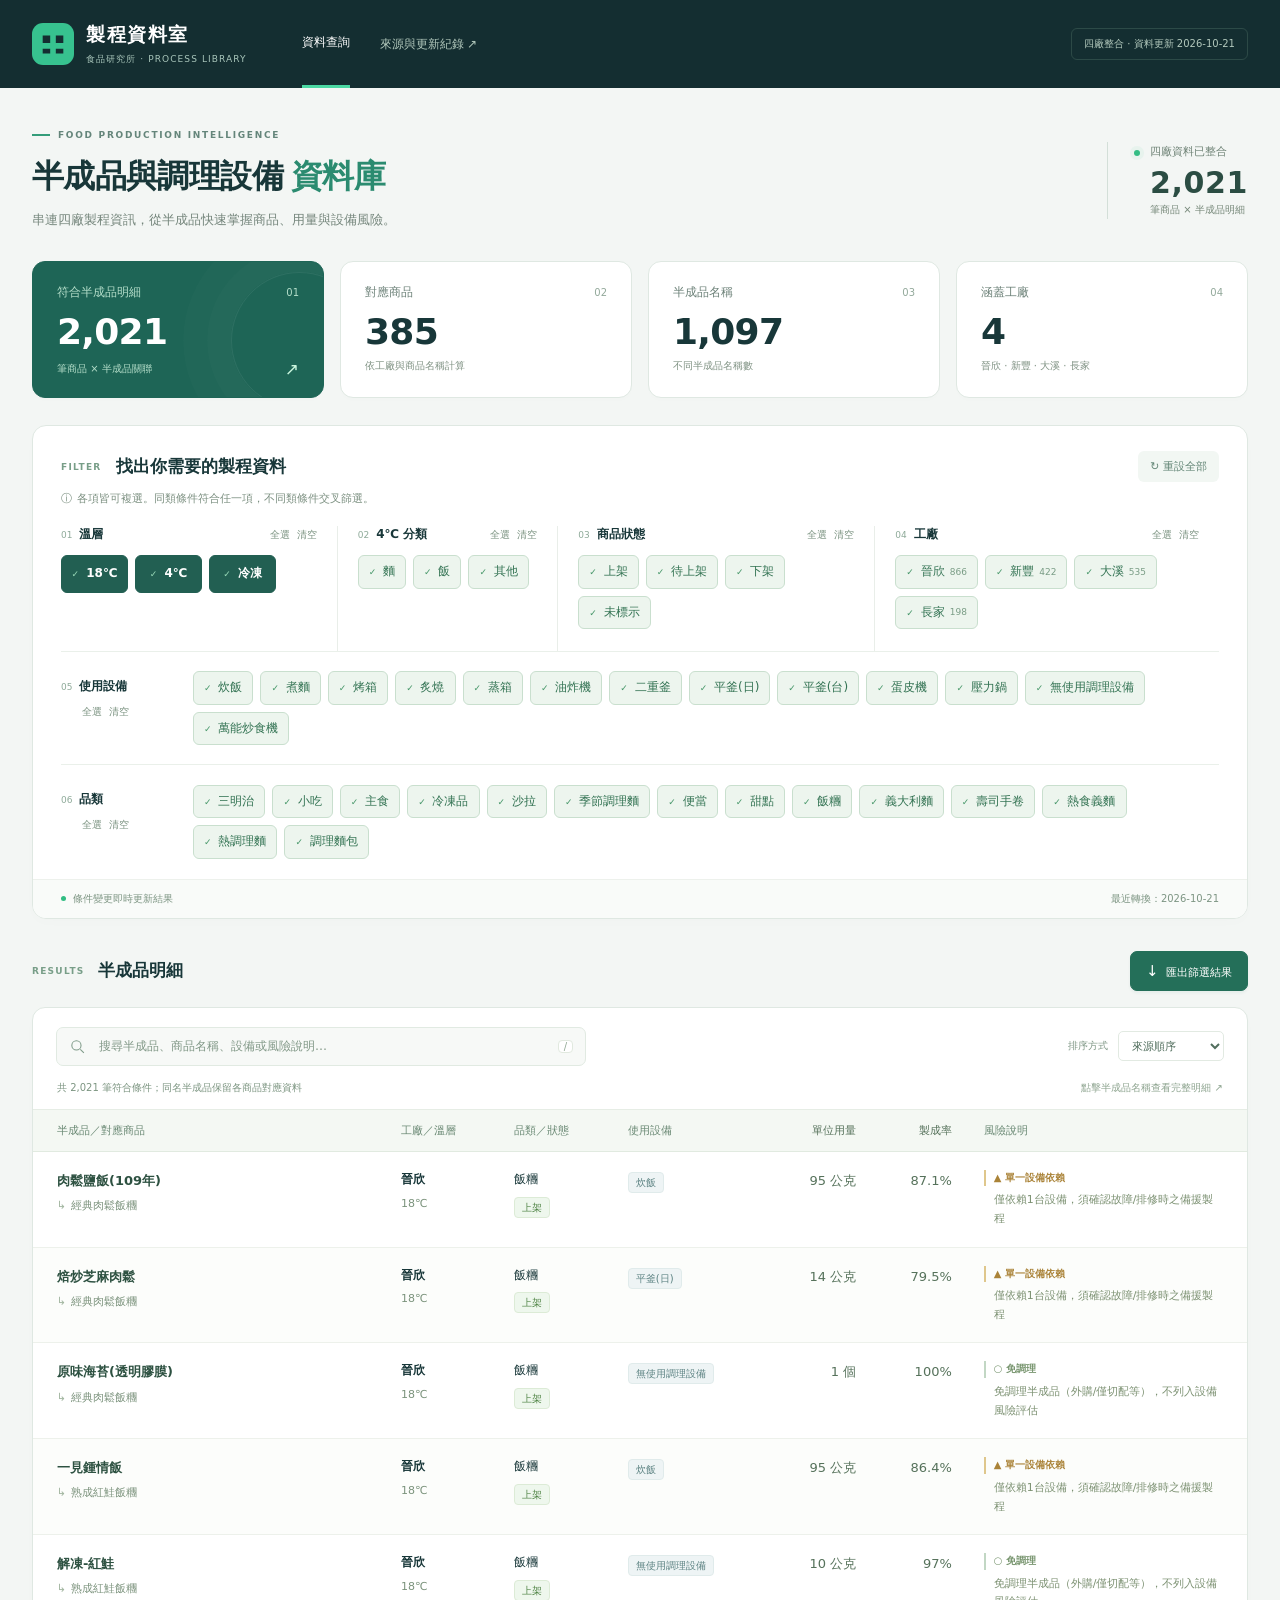
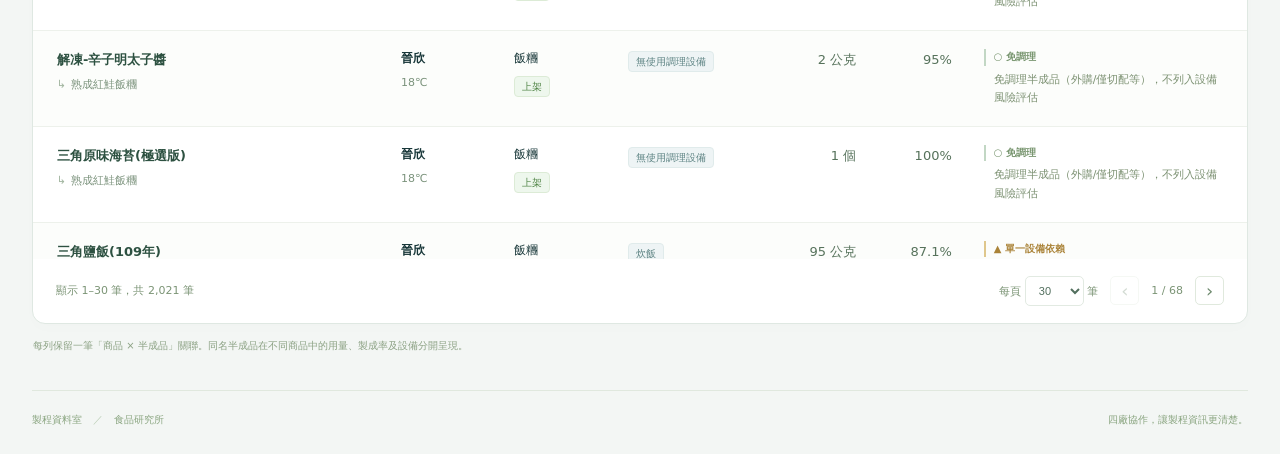
==== index.html @ a8d5752c "upadte" ====
<!doctype html>
<html lang="zh-Hant"><head><meta charset="utf-8"><meta name="viewport" content="width=device-width,initial-scale=1"><meta name="theme-color" content="#142e31"><title>製程資料室｜半成品與調理設備</title><link rel="stylesheet" href="style.css"></head><body>
<header class="top"><a class="brand" href="./"><span class="logo" aria-hidden="true"><svg viewBox="0 0 32 32"><path d="M5 7h8v8H5zm14 0h8v8h-8zM5 21h8v5H5zm14 0h8v5h-8z" fill="currentColor"/></svg></span><span>製程資料室<small>食品研究所 · PROCESS LIBRARY</small></span></a><nav><span class="nav-active">資料查詢</span><button id="source-open">來源與更新紀錄 ↗</button></nav><span class="edition" id="edition">四廠整合</span></header>
<main class="workspace"><section class="intro"><div><div class="eyebrow"><span></span>FOOD PRODUCTION INTELLIGENCE</div><h1>半成品與調理設備<span>資料庫</span></h1><p>串連四廠製程資訊，從半成品快速掌握商品、用量與設備風險。</p></div><div class="intro-count"><div class="live-dot"></div><span>四廠資料已整合<strong id="total">—</strong><small>筆商品 × 半成品明細</small></span></div></section>
<section class="stats" aria-label="篩選結果統計"><div class="stat-primary"><span>符合半成品明細 <i>01</i></span><strong id="record-count">—</strong><small>筆商品 × 半成品關聯 <span>↗</span></small></div><div><span>對應商品 <i>02</i></span><strong id="product-count">—</strong><small>依工廠與商品名稱計算</small></div><div><span>半成品名稱 <i>03</i></span><strong id="half-count">—</strong><small>不同半成品名稱數</small></div><div><span>涵蓋工廠 <i>04</i></span><strong id="factory-count">—</strong><small>晉欣 · 新豐 · 大溪 · 長家</small></div></section>
<section class="filters" aria-label="資料篩選"><div class="filter-title"><div><span class="section-kicker">FILTER</span><h2>找出你需要的製程資料</h2></div><button id="reset" class="text-button">↻ 重設全部</button></div><p class="filter-help">各項皆可複選。同類條件符合任一項，不同類條件交叉篩選。</p><div id="filter-groups"></div><div class="filter-bottom"><span><b class="live-dot"></b>條件變更即時更新結果</span><span id="source-date">Excel 自動更新版</span></div></section>
<section class="results" aria-label="查詢結果"><div class="results-top"><div><span class="section-kicker">RESULTS</span><h2>半成品明細</h2></div><button id="export" class="button"><span aria-hidden="true">↓</span> 匯出篩選結果</button></div><div id="active-filters" class="active-filters"></div><div class="table-panel"><div class="search-row"><label class="search"><svg aria-hidden="true" viewBox="0 0 24 24"><circle cx="10.5" cy="10.5" r="6.5"/><path d="m16 16 5 5"/></svg><input id="search" type="search" placeholder="搜尋半成品、商品名稱、設備或風險說明…" aria-label="搜尋資料"><kbd>/</kbd></label><label class="sort-label">排序方式 <select id="sort"><option value="source">來源順序</option><option value="half">半成品名稱</option><option value="product">商品名稱</option><option value="factory">工廠</option><option value="yield-desc">製成率高至低</option></select></label></div>
<div class="table-title"><p id="result-summary" aria-live="polite"></p><span>點擊半成品名稱查看完整明細 ↗</span></div><div class="table-scroll"><table><thead><tr><th>半成品／對應商品</th><th>工廠／溫層</th><th>品類／狀態</th><th>使用設備</th><th class="number">單位用量</th><th class="number">製成率</th><th>風險說明</th></tr></thead><tbody id="rows"></tbody></table></div><div id="empty" class="empty" hidden><span>⌕</span><h3>沒有符合的半成品</h3><p>減少篩選條件，或嘗試其他關鍵字。</p><button class="button" id="empty-reset">重設全部</button></div><footer class="pagination"><span id="range"></span><div><label>每頁 <select id="page-size"><option>30</option><option>60</option><option>100</option></select> 筆</label><button id="prev" class="page-button" aria-label="上一頁">‹</button><span id="page-info"></span><button id="next" class="page-button" aria-label="下一頁">›</button></div></footer></div><p class="footnote">每列保留一筆「商品 × 半成品」關聯。同名半成品在不同商品中的用量、製成率及設備分開呈現。</p></section>
<footer class="site-footer"><span>製程資料室 <b>／</b> 食品研究所</span><span>四廠協作，讓製程資訊更清楚。</span></footer></main>
<dialog id="detail"><div class="dialog-head"><div><span class="section-kicker">DETAILS</span><h2 id="dialog-title">明細</h2></div><button id="close-dialog" class="page-button" aria-label="關閉明細">×</button></div><div id="dialog-body"></div></dialog><noscript>請啟用 JavaScript 以查詢半成品資料。</noscript><script src="data-json/data.js"></script><script src="filters.js"></script><script src="app.js"></script></body></html>
---- style.css ----
:root{--ink:#183739;--muted:#708378;--green:#21846c;--line:#dfe8e2;--bg:#f3f6f4}*{box-sizing:border-box}body{margin:0;background:var(--bg);color:var(--ink);font:14px "Microsoft JhengHei","PingFang TC",system-ui,sans-serif;-webkit-font-smoothing:antialiased}button,input,select{font:inherit}button{cursor:pointer}button,a,input,select{outline-offset:4px}a{color:inherit;text-decoration:none}.top{height:88px;background:#142e31;color:#fff;display:flex;align-items:center;padding:0 max(32px,calc((100vw - 1456px)/2));gap:55px}.brand{display:flex;gap:12px;align-items:center;font-size:19px;font-weight:700;letter-spacing:.08em;flex-shrink:0}.logo{width:42px;height:42px;background:#37c28f;color:#142e31;border-radius:11px;display:grid;place-items:center}.logo svg{width:30px;height:30px}.brand small{display:block;font-size:9px;letter-spacing:.12em;color:#a8c5ba;font-weight:400;margin-top:5px}.top nav{height:100%;display:flex;gap:30px;align-items:center;font-size:12px;color:#b1c7bb}.nav-active{align-self:stretch;display:flex;align-items:center;border-bottom:3px solid #4bd9a3;color:#fff}.top nav button{border:0;background:none;color:#b1c7bb;padding:10px 0;font-size:12px}.top nav button:hover{color:#fff}.edition{margin-left:auto;font-size:10px;color:#b2c8bc;padding:8px 12px;border:1px solid #4c6f6270;border-radius:6px;white-space:nowrap}.workspace{max-width:1456px;margin:auto;padding:0 32px}.intro{display:flex;align-items:center;justify-content:space-between;padding:42px 0 30px;gap:20px}.eyebrow{font-size:9px;font-weight:700;letter-spacing:.19em;color:#64857a;display:flex;align-items:center;gap:8px}.eyebrow>span{width:18px;height:2px;background:#349d7a}h1{font-size:32px;line-height:1.5;font-weight:700;letter-spacing:-.02em;margin:12px 0 8px}h1>span{color:#2b8b70;margin-left:8px}.intro p{font-size:13px;color:#75867c;margin:0;line-height:1.8}.intro-count{display:flex;align-items:flex-start;gap:10px;border-left:1px solid #d3dfd8;padding:2px 0 2px 26px;color:#708477;font-size:11px}.live-dot{display:inline-block;border-radius:50%;width:6px;height:6px;background:#32bd83;flex-shrink:0}.intro-count>.live-dot{margin-top:6px;box-shadow:0 0 0 4px #33bd8310}.intro-count strong{display:block;font-weight:600;font-size:30px;color:#2b4d43;letter-spacing:.02em;margin:6px 0 3px;font-variant-numeric:tabular-nums}.intro-count small{font-size:10px;color:#758778}.stats{display:grid;grid-template-columns:repeat(4,1fr);gap:16px;margin-bottom:27px}.stats>div{border:1px solid var(--line);border-radius:13px;background:#fff;padding:22px 24px 18px;position:relative;overflow:hidden;box-shadow:0 3px 4px #16352d02}.stats>div.stat-primary{background:#1e6556;color:#fff;border-color:#1e6556}.stat-primary:after{content:'';position:absolute;width:135px;height:135px;right:-45px;top:10px;border:1px solid #ffffff12;border-radius:50%;box-shadow:0 0 0 24px #ffffff03,0 0 0 48px #ffffff03;pointer-events:none}.stats>div>span{font-size:12px;color:#6c8178;display:flex;align-items:center;justify-content:space-between}.stats i{font-size:10px;font-style:normal;color:#93a99b;font-variant-numeric:tabular-nums}.stats strong{display:block;font-weight:600;font-size:36px;letter-spacing:-.02em;margin:13px 0 9px;line-height:1;font-variant-numeric:tabular-nums}.stats small{display:flex;align-items:center;justify-content:space-between;color:#7e9182;font-size:10px}.stats .stat-primary>span,.stats .stat-primary small,.stats .stat-primary i{color:#b5deca}.stat-primary small>span{color:#cbf7df;font-size:17px}.filters{border:1px solid var(--line);background:#fff;border-radius:14px;box-shadow:0 4px 12px #15362c03;overflow:hidden}.filter-title{padding:25px 28px 0;display:flex;align-items:center;justify-content:space-between}.filter-title>div{display:flex;gap:14px;align-items:center}.section-kicker{color:#789e88;font-size:9px;letter-spacing:.14em;font-weight:700}h2{font-size:17px;margin:0;font-weight:700}.text-button{color:#638676;border:0;background:#f2f7f3;padding:8px 12px;border-radius:6px;font-size:11px}.text-button:hover{background:#e5f0e9}.filter-help{color:#7c9081;font-size:11px;padding:0 28px;margin:9px 0 20px}.filter-help:before{content:'ⓘ';margin-right:5px}#filter-groups{display:grid;grid-template-columns:1fr .8fr 1.15fr 1.25fr;gap:0;margin:0 28px}.filter-group{padding:0 20px 22px 0;min-width:0}.filter-group+.filter-group{border-left:1px solid #e9eee9;padding-left:20px}.filter-group[data-group=equipment],.filter-group[data-group=category]{grid-column:1/-1;border-left:0;border-top:1px solid #eaf0ea;padding:19px 0;display:grid;grid-template-columns:120px minmax(0,1fr);gap:12px;align-items:start}.group-head{display:flex;align-items:center;justify-content:space-between;gap:8px;margin-bottom:12px}.group-head h3{font-size:12px;font-weight:700;margin:0;white-space:nowrap}.step{color:#8da998;font-size:9px;font-weight:500;margin-right:7px}.group-actions{display:flex;gap:7px}.group-actions button{color:#7b9381;border:0;background:transparent;padding:0;font-size:10px;white-space:nowrap}.group-actions button:hover{color:var(--green)}.filter-group[data-group=equipment] .group-head,.filter-group[data-group=category] .group-head{display:block;padding-top:7px}.filter-group[data-group=equipment] .group-actions,.filter-group[data-group=category] .group-actions{margin:10px 0 0 21px}.options{display:flex;flex-wrap:wrap;gap:7px}.option{color:#748f7d;border:1px solid #e0e9e2;border-radius:6px;background:#fff;padding:7px 10px;font-size:12px;display:flex;align-items:center;gap:5px;transition:background .12s,border-color .12s;line-height:1.45}.option:hover{border-color:#70aa8d}.option[aria-pressed=true]{background:#edf5ee;border-color:#c9dfce;color:#337353}.tick{font-size:9px;display:inline-block;margin-right:3px;color:#49986b}.option[aria-pressed=false] .tick{visibility:hidden}.option.counted .count{font-size:9px;color:#799c85}.filter-group[data-group=temp] .option{min-width:67px;justify-content:center;padding:9px 8px;font-weight:600}.filter-group[data-group=temp] .option[aria-pressed=true]{background:#225f52;color:#fff;border-color:#225f52}.filter-group[data-group=temp] .option[aria-pressed=true] .tick{color:#96d7b6}.category-options{max-height:118px;overflow:auto;padding:1px 2px 1px 0}.filter-group.disabled{opacity:.4}.option:disabled{cursor:default}.filter-bottom{background:#f9fbf9;padding:12px 28px;border-top:1px solid #edf1ec;display:flex;align-items:center;justify-content:space-between;font-size:10px;color:#7d9583}.filter-bottom>span:first-child{display:flex;align-items:center;gap:7px}.filter-bottom .live-dot{width:5px;height:5px}.results{margin-top:32px;min-width:0}.results-top{display:flex;align-items:center;justify-content:space-between;margin-bottom:16px}.results-top>div{display:flex;align-items:center;gap:13px}.button{background:#246f59;color:#fff;border:1px solid #246f59;padding:10px 15px;border-radius:7px;font-size:11px;white-space:nowrap;box-shadow:0 2px 3px #256d5810}.button:hover{background:#185c47}.button>span{font-size:15px;margin-right:4px}.active-filters{display:flex;flex-wrap:wrap;gap:6px}.active-filters:not(:empty){margin:0 0 15px}.active-tag{border:1px solid #cfe0d4;border-radius:20px;padding:5px 11px;background:#eaf3ed;color:#5c806b;font-size:10px}.active-tag:hover{background:#dfece2}.table-panel{border:1px solid var(--line);background:#fff;border-radius:13px;overflow:hidden;box-shadow:0 5px 14px #244e3703}.search-row{display:flex;align-items:center;justify-content:space-between;gap:20px;padding:19px 23px 14px}.search{display:flex;align-items:center;gap:11px;min-width:0;width:min(530px,70%);background:#f7f9f7;border:1px solid #e1eae2;border-radius:7px;padding:10px 12px}.search svg{width:17px;height:17px;stroke:#7f9b89;fill:none;stroke-width:1.5;flex-shrink:0}.search input{background:none;border:0;outline:none;width:100%;min-width:0;font-size:12px;color:var(--ink)}.search input::placeholder{color:#819887}.search:focus-within{border-color:#64a983;box-shadow:0 0 0 2px #2376550c}kbd{font-family:inherit;background:#fff;border:1px solid #e1e9df;border-radius:4px;padding:0 5px;color:#91a894;font-size:10px}.sort-label{font-size:10px;color:#7c9583;white-space:nowrap;display:flex;align-items:center;gap:10px}select{border:1px solid #e2eae2;background:#fff;border-radius:5px;padding:7px 9px;font:11px "Microsoft JhengHei",sans-serif;color:#526f5e}.table-title{display:flex;align-items:center;justify-content:space-between;padding:0 24px 14px;gap:16px}.table-title p,.table-title>span{margin:0;color:#7c9581;font-size:10px;line-height:1.5}.table-title>span{color:#8ca38e}.table-scroll{overflow-x:auto;max-height:750px;scrollbar-color:#cbd8ce transparent;scrollbar-width:thin}table{border-collapse:collapse;width:100%;min-width:1110px;text-align:left;font-size:12px}thead{position:sticky;top:0;z-index:1}th{color:#6a8974;background:#f4f8f3;border-top:1px solid #e6ede5;border-bottom:1px solid #e1eae0;padding:13px 16px;font-size:11px;font-weight:500;white-space:nowrap}th:first-child{width:29%;padding-left:24px}th:last-child{width:23%;padding-right:24px}td{padding:18px 16px;border-bottom:1px solid #edf1eb;vertical-align:top;line-height:1.65}td:first-child{padding-left:24px}td:last-child{padding-right:24px}tbody tr:nth-child(even){background:#fcfdfb}tbody tr:hover{background:#f3f8f1}.half-link{border:0;padding:0;background:none;color:#2d5141;font-weight:700;text-align:left;font-size:13px;line-height:1.7}.half-link:hover{color:#24835e;text-decoration:underline}.product-name{display:block;color:#7c937d;font-size:11px;margin-top:5px}.product-name:before{content:'↳';margin-right:5px;color:#a1b59f}.secondary-text{display:block;margin-top:5px;color:#7b937c;font-size:11px}.number{text-align:right;white-space:nowrap;font-variant-numeric:tabular-nums;color:#56725b}td.number{font-size:13px;font-weight:500}.badge{display:inline-block;padding:2px 7px;border-radius:4px;font-size:10px;line-height:1.5;background:#eef2ed;color:#789174;white-space:nowrap;margin:2px 3px 0 0;border:1px solid #e5ece3}.status-up{background:#eef7ed;color:#518547;border-color:#dcebd6}.status-wait{background:#fcf5e5;color:#a18235;border-color:#f2e7c9}.status-down{background:#f1f2ef;color:#84907c;border-color:#e6e9e1}.equipment{display:flex;flex-wrap:wrap;min-width:85px}.equipment .badge{background:#eef4f5;color:#5d8383;border-color:#e0ebeb}.risk-label{display:block;font-size:10px;font-weight:600;color:#aa8338;padding-left:8px;border-left:2px solid #dfc78c;margin-bottom:5px}.risk-label.neutral{color:#799670;border-color:#c2d7c4}.risk-text{font-size:11px;color:#7c9172;line-height:1.7;display:block;padding-left:10px}.pagination{display:flex;align-items:center;justify-content:space-between;gap:16px;padding:17px 23px;font-size:11px;color:#7b9475}.pagination>div{display:flex;gap:12px;align-items:center}.page-button{border:1px solid #e0e9dd;border-radius:5px;background:#fff;color:#6d896d;width:29px;height:29px;font-size:18px}.page-button:disabled{opacity:.3;cursor:default}.empty{text-align:center;padding:55px 20px;color:var(--muted)}.empty>span{font-size:36px}.empty h3{font-size:16px;color:var(--ink)}.empty p{font-size:12px}.footnote{font-size:10px;color:#8ba183;line-height:1.8;margin:13px 1px 35px}.site-footer{display:flex;justify-content:space-between;gap:12px;padding:22px 0 27px;border-top:1px solid #e0e8de;color:#8aa580;font-size:10px}.site-footer b{font-weight:400;color:#b6cab0;margin:0 8px}dialog{color:var(--ink);border:1px solid var(--line);border-radius:16px;padding:30px;max-width:720px;width:calc(100% - 36px);box-shadow:0 25px 100px #102c3050}dialog::backdrop{background:#0f282d66;backdrop-filter:blur(4px)}.dialog-head{display:flex;justify-content:space-between;align-items:start;gap:16px;margin-bottom:20px}.dialog-head h2{font-size:21px;line-height:1.6;margin-top:7px}dl{display:grid;grid-template-columns:112px minmax(0,1fr);font-size:12px;line-height:1.8;margin:0}dt,dd{margin:0;padding:12px 0;border-bottom:1px solid #e8eee5;overflow-wrap:anywhere}dt{color:#7f9777}dd{color:#526b53}.source-note{background:#f4f8f1;border-radius:7px;padding:15px;font-size:11px;line-height:1.9;color:#718c67}.source-table{min-width:0;font-size:12px}.source-table td,.source-table th{padding:10px}.source-table th:first-child,.source-table th:last-child{width:auto}.source-files{font-size:10px;line-height:1.9;overflow-wrap:anywhere;color:#8ea47e}button:focus-visible,select:focus-visible,a:focus-visible{outline:2px solid #31a178}::-webkit-scrollbar{width:7px;height:7px}::-webkit-scrollbar-thumb{background:#c9d8ca;border-radius:8px}@media(min-width:1600px){.workspace{max-width:1540px;padding:0 48px}.top{padding:0 max(48px,calc((100vw - 1444px)/2))}table{min-width:1250px}td{padding-top:20px;padding-bottom:20px}}@media(max-width:1100px){.top{padding:0 26px;gap:30px}.edition{display:none}.workspace{padding:0 26px}h1{font-size:29px}.intro-count{padding-left:20px}.stats{gap:12px}.stats>div{padding:19px}.stats strong{font-size:31px}#filter-groups{grid-template-columns:1fr 1fr}.filter-group:nth-child(3){border-left:0;padding-left:0;border-top:1px solid #edf1eb;padding-top:18px}.filter-group:nth-child(4){border-top:1px solid #edf1eb;padding-top:18px}.filter-group[data-group=equipment],.filter-group[data-group=category]{grid-column:1/-1}.filter-group{padding-bottom:18px}}@media(max-width:650px){.top{height:74px;padding:0 18px;gap:16px;justify-content:space-between}.brand{font-size:16px}.logo{width:34px;height:34px;border-radius:9px}.brand small{font-size:7px;letter-spacing:.08em}.top nav{gap:12px}.top nav button{font-size:9px;max-width:80px;line-height:1.8}.nav-active{display:none}.workspace{padding:0 14px}.intro{padding:28px 5px 23px}.eyebrow{font-size:8px}.intro-count{display:none}h1{font-size:24px;margin:10px 0;line-height:1.5}h1>span{display:block;margin:0}.intro p{font-size:11px;max-width:300px}.stats{grid-template-columns:repeat(2,1fr);gap:9px;margin-bottom:19px}.stats>div{padding:18px 17px 15px;border-radius:11px}.stats strong{font-size:31px}.stats>div>span{font-size:11px}.stats small{font-size:9px}.filter-title{padding:21px 17px 0;gap:12px}.filter-title>div{display:block}.filter-title h2{font-size:15px;margin-top:6px}.text-button{font-size:10px;padding:8px 9px}.filter-help{padding:0 17px;font-size:10px;line-height:1.8;margin:12px 0 18px}#filter-groups{margin:0 17px;grid-template-columns:1fr}.filter-group,.filter-group+.filter-group,.filter-group:nth-child(3),.filter-group:nth-child(4){border-left:0;border-top:1px solid #eaf0e7;padding:16px 0}.filter-group:first-child{border-top:0;padding-top:0}.filter-group[data-group=equipment],.filter-group[data-group=category]{display:block;padding:16px 0}.filter-group[data-group=equipment] .group-head,.filter-group[data-group=category] .group-head{display:flex;padding:0}.filter-group[data-group=equipment] .group-actions,.filter-group[data-group=category] .group-actions{margin:0}.option{font-size:11px;padding:8px 11px}.options{gap:7px}.group-head h3{font-size:12px}.group-actions button{font-size:10px}.filter-bottom{padding:12px 17px;font-size:9px}.filter-bottom>span:last-child{max-width:120px;text-align:right}.results{margin-top:25px}.results-top{padding:0 3px}.results-top>div{display:block}.results-top h2{font-size:17px;margin-top:5px}.button{font-size:10px;padding:9px 12px}.search-row{padding:15px;gap:12px;flex-wrap:wrap}.search{width:100%;padding:12px}.search input{font-size:11px}.sort-label{margin-left:auto;font-size:10px}.table-title{padding:0 15px 15px;align-items:start}.table-title>span{display:none}.table-scroll{max-height:660px}.pagination{padding:15px;flex-wrap:wrap;gap:12px}.pagination>div{gap:9px}.site-footer{font-size:9px}.site-footer>span:last-child{display:none}dialog{padding:21px}dl{grid-template-columns:85px minmax(0,1fr)}.source-table th,.source-table td{padding:7px 4px;font-size:10px}}
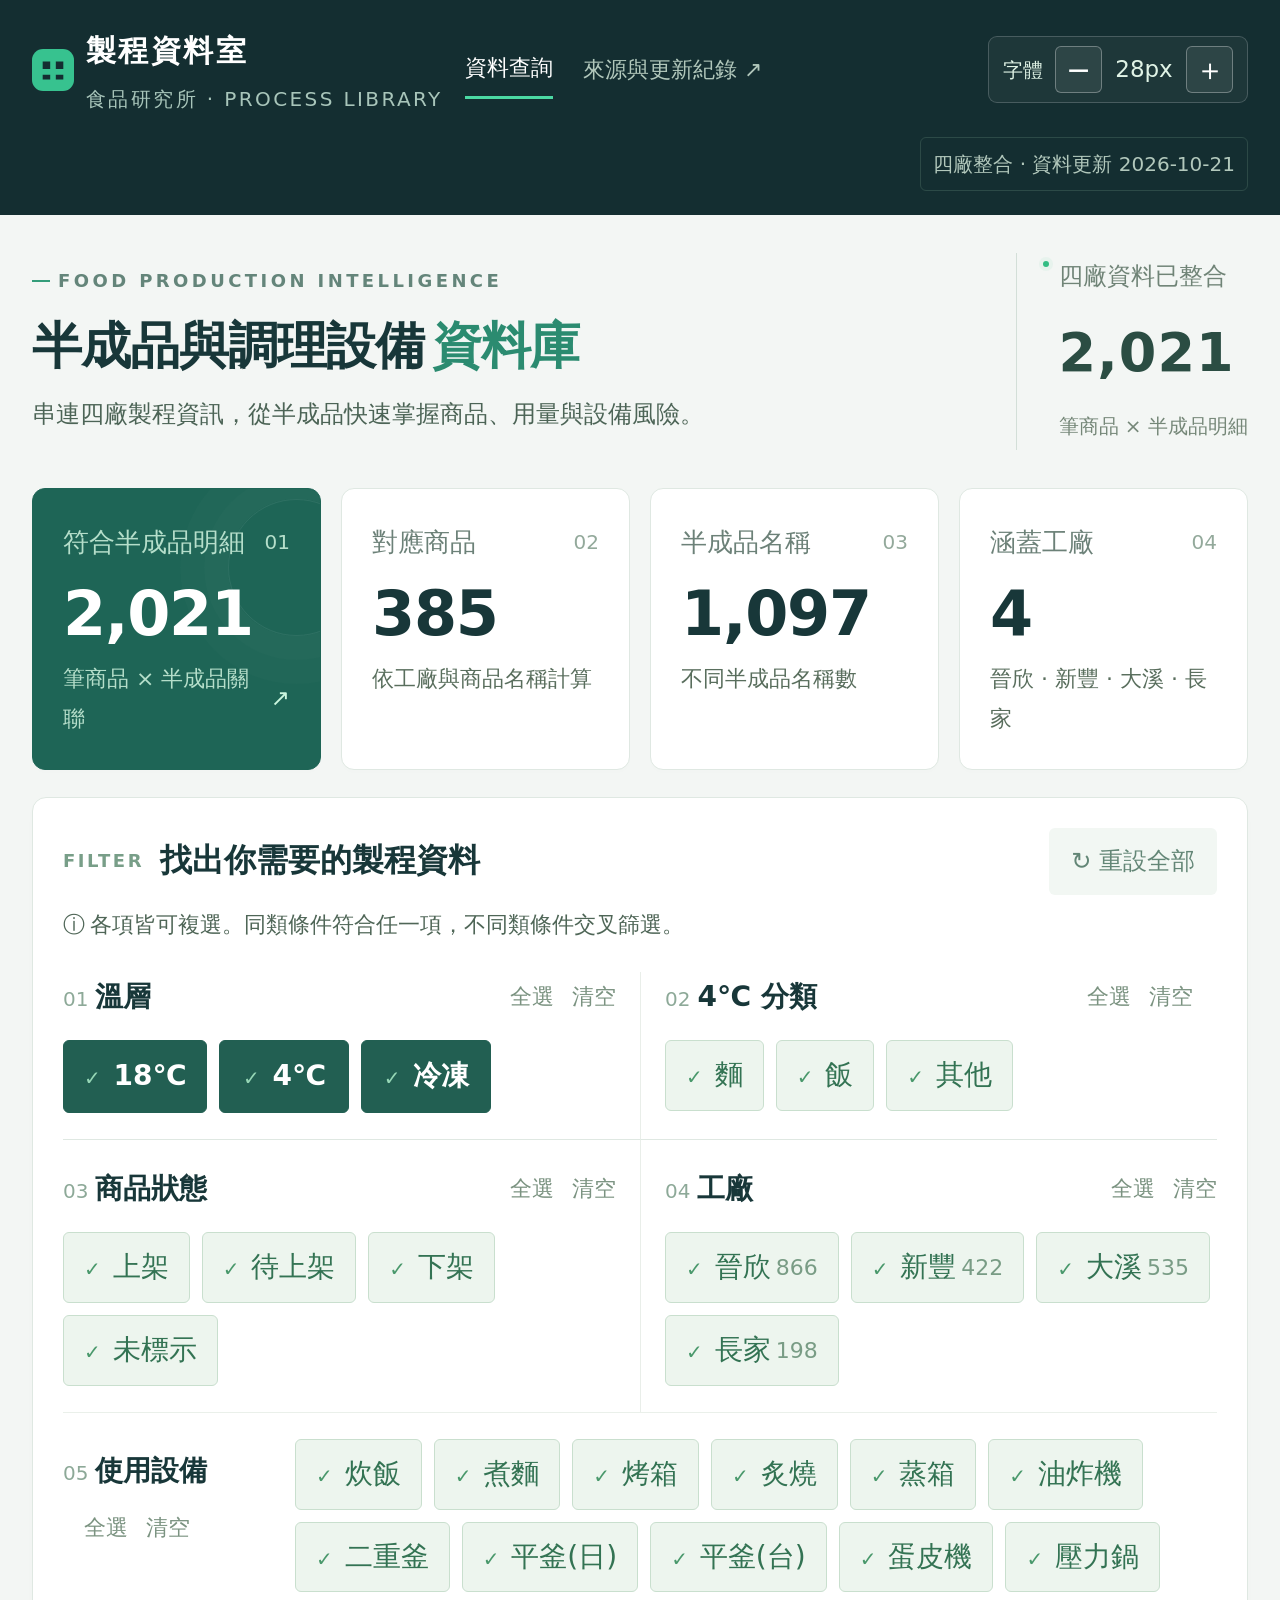
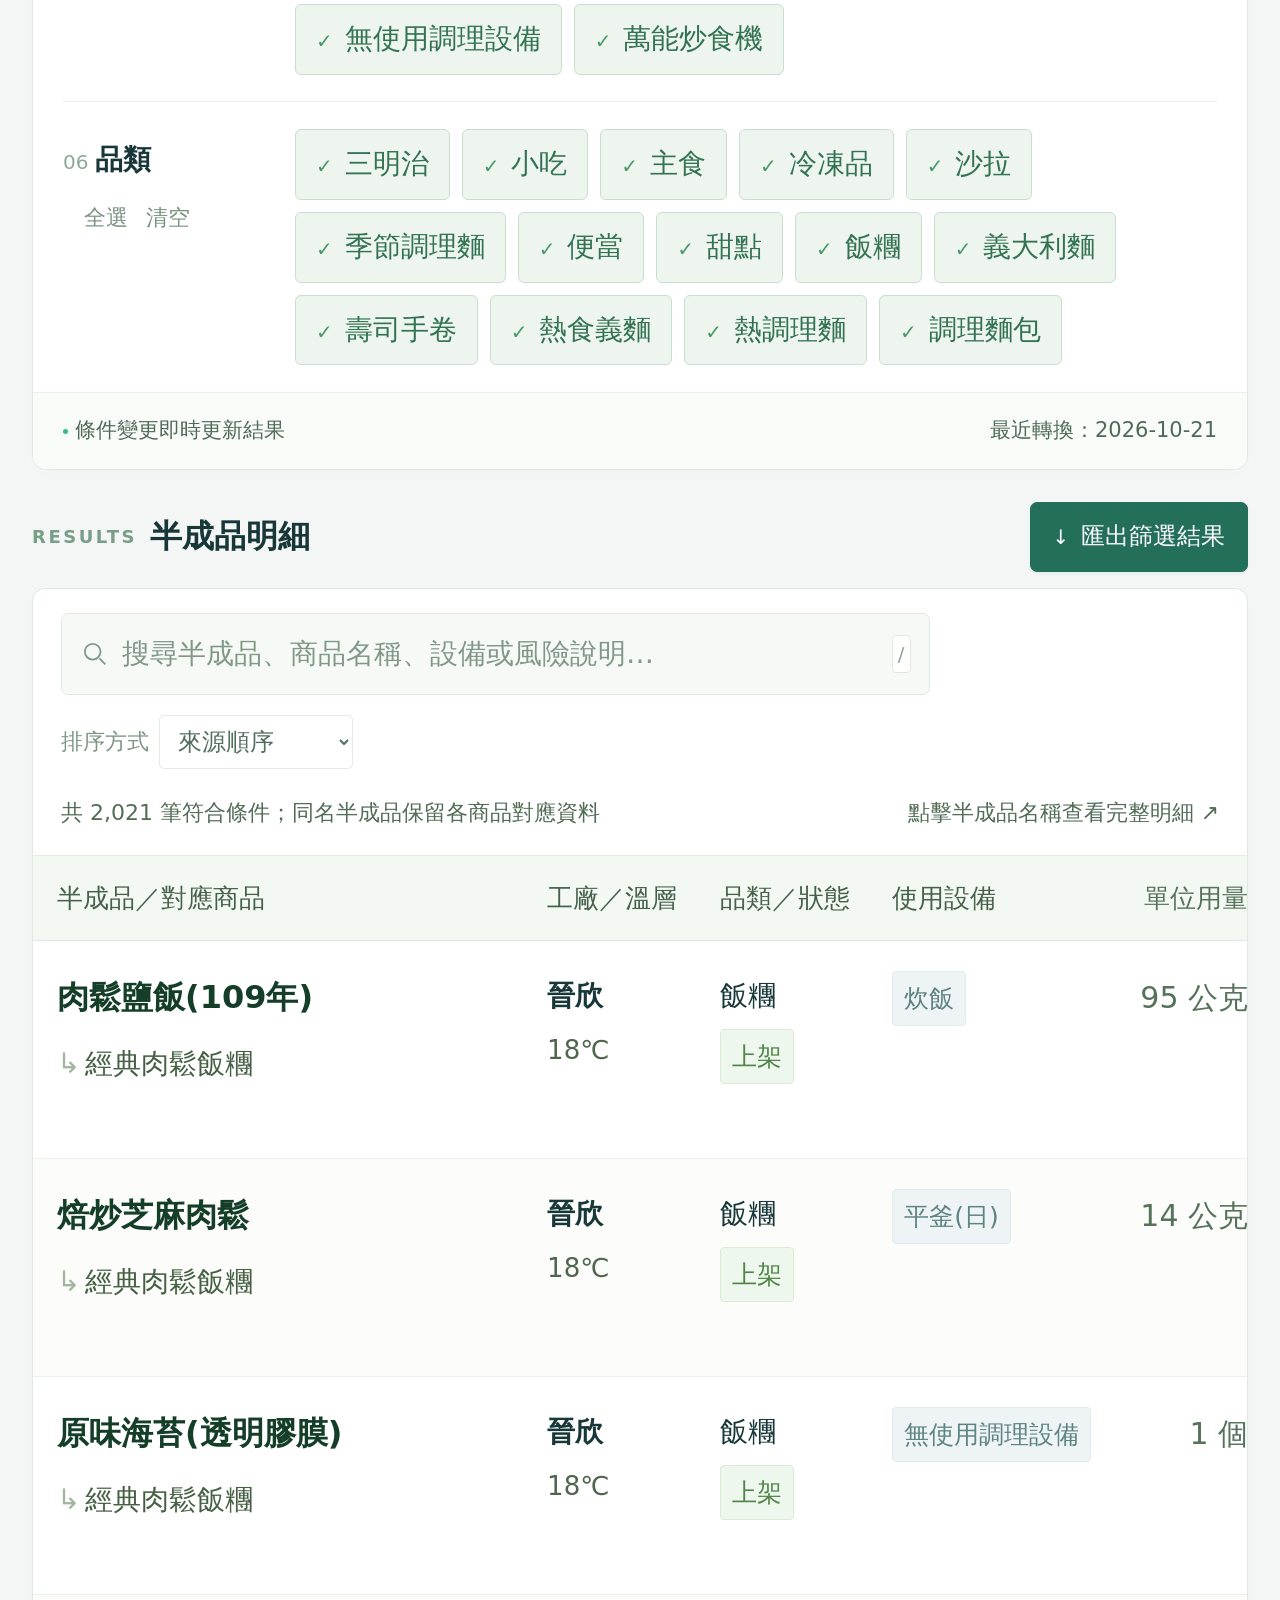
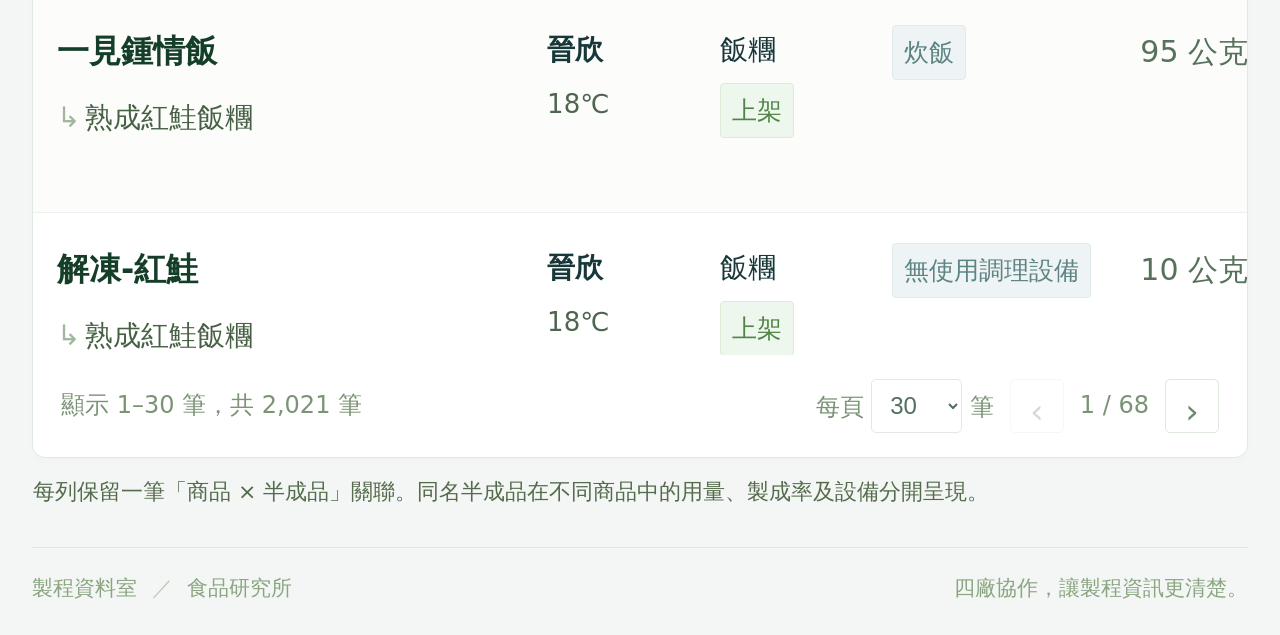
==== commit 02051ed2: "Update index.html" ====
--- a/index.html
+++ b/index.html
@@ -1,10 +1,162 @@
 <!doctype html>
-<html lang="zh-Hant"><head><meta charset="utf-8"><meta name="viewport" content="width=device-width,initial-scale=1"><meta name="theme-color" content="#142e31"><title>製程資料室｜半成品與調理設備</title><link rel="stylesheet" href="style.css"></head><body>
-<header class="top"><a class="brand" href="./"><span class="logo" aria-hidden="true"><svg viewBox="0 0 32 32"><path d="M5 7h8v8H5zm14 0h8v8h-8zM5 21h8v5H5zm14 0h8v5h-8z" fill="currentColor"/></svg></span><span>製程資料室<small>食品研究所 · PROCESS LIBRARY</small></span></a><nav><span class="nav-active">資料查詢</span><button id="source-open">來源與更新紀錄 ↗</button></nav><span class="edition" id="edition">四廠整合</span></header>
+<html lang="zh-Hant"><head><meta charset="utf-8"><meta name="viewport" content="width=device-width,initial-scale=1"><meta name="theme-color" content="#142e31"><title>製程資料室｜半成品與調理設備</title><style>:root{--ink:#183739;--muted:#708378;--green:#21846c;--line:#dfe8e2;--bg:#f3f6f4}*{box-sizing:border-box}body{margin:0;background:var(--bg);color:var(--ink);font:18px "Microsoft JhengHei","PingFang TC",system-ui,sans-serif;-webkit-font-smoothing:antialiased}button,input,select{font:inherit}button{cursor:pointer}button,a,input,select{outline-offset:4px}a{color:inherit;text-decoration:none}.top{height:88px;background:#142e31;color:#fff;display:flex;align-items:center;padding:0 max(32px,calc((100vw - 1456px)/2));gap:55px}.brand{display:flex;gap:12px;align-items:center;font-size:25px;font-weight:700;letter-spacing:.08em;flex-shrink:0}.logo{width:42px;height:42px;background:#37c28f;color:#142e31;border-radius:11px;display:grid;place-items:center}.logo svg{width:30px;height:30px}.brand small{display:block;font-size:14px;letter-spacing:.12em;color:#a8c5ba;font-weight:400;margin-top:5px}.top nav{height:100%;display:flex;gap:30px;align-items:center;font-size:18px;color:#b1c7bb}.nav-active{align-self:stretch;display:flex;align-items:center;border-bottom:3px solid #4bd9a3;color:#fff}.top nav button{border:0;background:none;color:#b1c7bb;padding:10px 0;font-size:18px}.top nav button:hover{color:#fff}.edition{margin-left:auto;font-size:15px;color:#b2c8bc;padding:8px 12px;border:1px solid #4c6f6270;border-radius:6px;white-space:nowrap}.workspace{max-width:1456px;margin:auto;padding:0 32px}.intro{display:flex;align-items:center;justify-content:space-between;padding:42px 0 30px;gap:20px}.eyebrow{font-size:14px;font-weight:700;letter-spacing:.19em;color:#64857a;display:flex;align-items:center;gap:8px}.eyebrow>span{width:18px;height:2px;background:#349d7a}h1{font-size:42px;line-height:1.5;font-weight:700;letter-spacing:-.02em;margin:12px 0 8px}h1>span{color:#2b8b70;margin-left:8px}.intro p{font-size:19px;color:#75867c;margin:0;line-height:1.8}.intro-count{display:flex;align-items:flex-start;gap:10px;border-left:1px solid #d3dfd8;padding:2px 0 2px 26px;color:#708477;font-size:17px}.live-dot{display:inline-block;border-radius:50%;width:6px;height:6px;background:#32bd83;flex-shrink:0}.intro-count>.live-dot{margin-top:6px;box-shadow:0 0 0 4px #33bd8310}.intro-count strong{display:block;font-weight:600;font-size:38px;color:#2b4d43;letter-spacing:.02em;margin:6px 0 3px;font-variant-numeric:tabular-nums}.intro-count small{font-size:15px;color:#758778}.stats{display:grid;grid-template-columns:repeat(4,1fr);gap:16px;margin-bottom:27px}.stats>div{border:1px solid var(--line);border-radius:13px;background:#fff;padding:22px 24px 18px;position:relative;overflow:hidden;box-shadow:0 3px 4px #16352d02}.stats>div.stat-primary{background:#1e6556;color:#fff;border-color:#1e6556}.stat-primary:after{content:'';position:absolute;width:135px;height:135px;right:-45px;top:10px;border:1px solid #ffffff12;border-radius:50%;box-shadow:0 0 0 24px #ffffff03,0 0 0 48px #ffffff03;pointer-events:none}.stats>div>span{font-size:18px;color:#6c8178;display:flex;align-items:center;justify-content:space-between}.stats i{font-size:15px;font-style:normal;color:#93a99b;font-variant-numeric:tabular-nums}.stats strong{display:block;font-weight:600;font-size:48px;letter-spacing:-.02em;margin:13px 0 9px;line-height:1;font-variant-numeric:tabular-nums}.stats small{display:flex;align-items:center;justify-content:space-between;color:#7e9182;font-size:15px}.stats .stat-primary>span,.stats .stat-primary small,.stats .stat-primary i{color:#b5deca}.stat-primary small>span{color:#cbf7df;font-size:23px}.filters{border:1px solid var(--line);background:#fff;border-radius:14px;box-shadow:0 4px 12px #15362c03;overflow:hidden}.filter-title{padding:25px 28px 0;display:flex;align-items:center;justify-content:space-between}.filter-title>div{display:flex;gap:14px;align-items:center}.section-kicker{color:#789e88;font-size:14px;letter-spacing:.14em;font-weight:700}h2{font-size:23px;margin:0;font-weight:700}.text-button{color:#638676;border:0;background:#f2f7f3;padding:8px 12px;border-radius:6px;font-size:17px}.text-button:hover{background:#e5f0e9}.filter-help{color:#7c9081;font-size:17px;padding:0 28px;margin:9px 0 20px}.filter-help:before{content:'ⓘ';margin-right:5px}#filter-groups{display:grid;grid-template-columns:1fr .8fr 1.15fr 1.25fr;gap:0;margin:0 28px}.filter-group{padding:0 20px 22px 0;min-width:0}.filter-group+.filter-group{border-left:1px solid #e9eee9;padding-left:20px}.filter-group[data-group=equipment],.filter-group[data-group=category]{grid-column:1/-1;border-left:0;border-top:1px solid #eaf0ea;padding:19px 0;display:grid;grid-template-columns:120px minmax(0,1fr);gap:12px;align-items:start}.group-head{display:flex;align-items:center;justify-content:space-between;gap:8px;margin-bottom:12px}.group-head h3{font-size:18px;font-weight:700;margin:0;white-space:nowrap}.step{color:#8da998;font-size:14px;font-weight:500;margin-right:7px}.group-actions{display:flex;gap:7px}.group-actions button{color:#7b9381;border:0;background:transparent;padding:0;font-size:15px;white-space:nowrap}.group-actions button:hover{color:var(--green)}.filter-group[data-group=equipment] .group-head,.filter-group[data-group=category] .group-head{display:block;padding-top:7px}.filter-group[data-group=equipment] .group-actions,.filter-group[data-group=category] .group-actions{margin:10px 0 0 21px}.options{display:flex;flex-wrap:wrap;gap:7px}.option{color:#748f7d;border:1px solid #e0e9e2;border-radius:6px;background:#fff;padding:7px 10px;font-size:18px;display:flex;align-items:center;gap:5px;transition:background .12s,border-color .12s;line-height:1.45}.option:hover{border-color:#70aa8d}.option[aria-pressed=true]{background:#edf5ee;border-color:#c9dfce;color:#337353}.tick{font-size:14px;display:inline-block;margin-right:3px;color:#49986b}.option[aria-pressed=false] .tick{visibility:hidden}.option.counted .count{font-size:14px;color:#799c85}.filter-group[data-group=temp] .option{min-width:67px;justify-content:center;padding:9px 8px;font-weight:600}.filter-group[data-group=temp] .option[aria-pressed=true]{background:#225f52;color:#fff;border-color:#225f52}.filter-group[data-group=temp] .option[aria-pressed=true] .tick{color:#96d7b6}.category-options{max-height:118px;overflow:auto;padding:1px 2px 1px 0}.filter-group.disabled{opacity:.4}.option:disabled{cursor:default}.filter-bottom{background:#f9fbf9;padding:12px 28px;border-top:1px solid #edf1ec;display:flex;align-items:center;justify-content:space-between;font-size:15px;color:#7d9583}.filter-bottom>span:first-child{display:flex;align-items:center;gap:7px}.filter-bottom .live-dot{width:5px;height:5px}.results{margin-top:32px;min-width:0}.results-top{display:flex;align-items:center;justify-content:space-between;margin-bottom:16px}.results-top>div{display:flex;align-items:center;gap:13px}.button{background:#246f59;color:#fff;border:1px solid #246f59;padding:10px 15px;border-radius:7px;font-size:17px;white-space:nowrap;box-shadow:0 2px 3px #256d5810}.button:hover{background:#185c47}.button>span{font-size:20px;margin-right:4px}.active-filters{display:flex;flex-wrap:wrap;gap:6px}.active-filters:not(:empty){margin:0 0 15px}.active-tag{border:1px solid #cfe0d4;border-radius:20px;padding:5px 11px;background:#eaf3ed;color:#5c806b;font-size:15px}.active-tag:hover{background:#dfece2}.table-panel{border:1px solid var(--line);background:#fff;border-radius:13px;overflow:hidden;box-shadow:0 5px 14px #244e3703}.search-row{display:flex;align-items:center;justify-content:space-between;gap:20px;padding:19px 23px 14px}.search{display:flex;align-items:center;gap:11px;min-width:0;width:min(530px,70%);background:#f7f9f7;border:1px solid #e1eae2;border-radius:7px;padding:10px 12px}.search svg{width:17px;height:17px;stroke:#7f9b89;fill:none;stroke-width:1.5;flex-shrink:0}.search input{background:none;border:0;outline:none;width:100%;min-width:0;font-size:18px;color:var(--ink)}.search input::placeholder{color:#819887}.search:focus-within{border-color:#64a983;box-shadow:0 0 0 2px #2376550c}kbd{font-family:inherit;background:#fff;border:1px solid #e1e9df;border-radius:4px;padding:0 5px;color:#91a894;font-size:15px}.sort-label{font-size:15px;color:#7c9583;white-space:nowrap;display:flex;align-items:center;gap:10px}select{border:1px solid #e2eae2;background:#fff;border-radius:5px;padding:7px 9px;font:17px "Microsoft JhengHei",sans-serif;color:#526f5e}.table-title{display:flex;align-items:center;justify-content:space-between;padding:0 24px 14px;gap:16px}.table-title p,.table-title>span{margin:0;color:#7c9581;font-size:15px;line-height:1.5}.table-title>span{color:#8ca38e}.table-scroll{overflow-x:auto;max-height:750px;scrollbar-color:#cbd8ce transparent;scrollbar-width:thin}table{border-collapse:collapse;width:100%;min-width:1110px;text-align:left;font-size:18px}thead{position:sticky;top:0;z-index:1}th{color:#6a8974;background:#f4f8f3;border-top:1px solid #e6ede5;border-bottom:1px solid #e1eae0;padding:13px 16px;font-size:17px;font-weight:500;white-space:nowrap}th:first-child{width:29%;padding-left:24px}th:last-child{width:23%;padding-right:24px}td{padding:18px 16px;border-bottom:1px solid #edf1eb;vertical-align:top;line-height:1.65}td:first-child{padding-left:24px}td:last-child{padding-right:24px}tbody tr:nth-child(even){background:#fcfdfb}tbody tr:hover{background:#f3f8f1}.half-link{border:0;padding:0;background:none;color:#2d5141;font-weight:700;text-align:left;font-size:19px;line-height:1.7}.half-link:hover{color:#24835e;text-decoration:underline}.product-name{display:block;color:#7c937d;font-size:17px;margin-top:5px}.product-name:before{content:'↳';margin-right:5px;color:#a1b59f}.secondary-text{display:block;margin-top:5px;color:#7b937c;font-size:17px}.number{text-align:right;white-space:nowrap;font-variant-numeric:tabular-nums;color:#56725b}td.number{font-size:19px;font-weight:500}.badge{display:inline-block;padding:2px 7px;border-radius:4px;font-size:15px;line-height:1.5;background:#eef2ed;color:#789174;white-space:nowrap;margin:2px 3px 0 0;border:1px solid #e5ece3}.status-up{background:#eef7ed;color:#518547;border-color:#dcebd6}.status-wait{background:#fcf5e5;color:#a18235;border-color:#f2e7c9}.status-down{background:#f1f2ef;color:#84907c;border-color:#e6e9e1}.equipment{display:flex;flex-wrap:wrap;min-width:85px}.equipment .badge{background:#eef4f5;color:#5d8383;border-color:#e0ebeb}.risk-label{display:block;font-size:15px;font-weight:600;color:#aa8338;padding-left:8px;border-left:2px solid #dfc78c;margin-bottom:5px}.risk-label.neutral{color:#799670;border-color:#c2d7c4}.risk-text{font-size:17px;color:#7c9172;line-height:1.7;display:block;padding-left:10px}.pagination{display:flex;align-items:center;justify-content:space-between;gap:16px;padding:17px 23px;font-size:17px;color:#7b9475}.pagination>div{display:flex;gap:12px;align-items:center}.page-button{border:1px solid #e0e9dd;border-radius:5px;background:#fff;color:#6d896d;width:29px;height:29px;font-size:24px}.page-button:disabled{opacity:.3;cursor:default}.empty{text-align:center;padding:55px 20px;color:var(--muted)}.empty>span{font-size:48px}.empty h3{font-size:22px;color:var(--ink)}.empty p{font-size:18px}.footnote{font-size:15px;color:#8ba183;line-height:1.8;margin:13px 1px 35px}.site-footer{display:flex;justify-content:space-between;gap:12px;padding:22px 0 27px;border-top:1px solid #e0e8de;color:#8aa580;font-size:15px}.site-footer b{font-weight:400;color:#b6cab0;margin:0 8px}dialog{color:var(--ink);border:1px solid var(--line);border-radius:16px;padding:30px;max-width:720px;width:calc(100% - 36px);box-shadow:0 25px 100px #102c3050}dialog::backdrop{background:#0f282d66;backdrop-filter:blur(4px)}.dialog-head{display:flex;justify-content:space-between;align-items:start;gap:16px;margin-bottom:20px}.dialog-head h2{font-size:28px;line-height:1.6;margin-top:7px}dl{display:grid;grid-template-columns:112px minmax(0,1fr);font-size:18px;line-height:1.8;margin:0}dt,dd{margin:0;padding:12px 0;border-bottom:1px solid #e8eee5;overflow-wrap:anywhere}dt{color:#7f9777}dd{color:#526b53}.source-note{background:#f4f8f1;border-radius:7px;padding:15px;font-size:17px;line-height:1.9;color:#718c67}.source-table{min-width:0;font-size:18px}.source-table td,.source-table th{padding:10px}.source-table th:first-child,.source-table th:last-child{width:auto}.source-files{font-size:15px;line-height:1.9;overflow-wrap:anywhere;color:#8ea47e}button:focus-visible,select:focus-visible,a:focus-visible{outline:2px solid #31a178}::-webkit-scrollbar{width:7px;height:7px}::-webkit-scrollbar-thumb{background:#c9d8ca;border-radius:8px}@media(min-width:1600px){.workspace{max-width:1540px;padding:0 48px}.top{padding:0 max(48px,calc((100vw - 1444px)/2))}table{min-width:1250px}td{padding-top:20px;padding-bottom:20px}}@media(max-width:1100px){.top{padding:0 26px;gap:30px}.edition{display:none}.workspace{padding:0 26px}h1{font-size:36px}.intro-count{padding-left:20px}.stats{gap:12px}.stats>div{padding:19px}.stats strong{font-size:42px}#filter-groups{grid-template-columns:1fr 1fr}.filter-group:nth-child(3){border-left:0;padding-left:0;border-top:1px solid #edf1eb;padding-top:18px}.filter-group:nth-child(4){border-top:1px solid #edf1eb;padding-top:18px}.filter-group[data-group=equipment],.filter-group[data-group=category]{grid-column:1/-1}.filter-group{padding-bottom:18px}}@media(max-width:650px){.top{height:74px;padding:0 18px;gap:16px;justify-content:space-between}.brand{font-size:22px}.logo{width:34px;height:34px;border-radius:9px}.brand small{font-size:12px;letter-spacing:.08em}.top nav{gap:12px}.top nav button{font-size:14px;max-width:80px;line-height:1.8}.nav-active{display:none}.workspace{padding:0 14px}.intro{padding:28px 5px 23px}.eyebrow{font-size:13px}.intro-count{display:none}h1{font-size:30px;margin:10px 0;line-height:1.5}h1>span{display:block;margin:0}.intro p{font-size:17px;max-width:300px}.stats{grid-template-columns:repeat(2,1fr);gap:9px;margin-bottom:19px}.stats>div{padding:18px 17px 15px;border-radius:11px}.stats strong{font-size:42px}.stats>div>span{font-size:17px}.stats small{font-size:14px}.filter-title{padding:21px 17px 0;gap:12px}.filter-title>div{display:block}.filter-title h2{font-size:20px;margin-top:6px}.text-button{font-size:15px;padding:8px 9px}.filter-help{padding:0 17px;font-size:15px;line-height:1.8;margin:12px 0 18px}#filter-groups{margin:0 17px;grid-template-columns:1fr}.filter-group,.filter-group+.filter-group,.filter-group:nth-child(3),.filter-group:nth-child(4){border-left:0;border-top:1px solid #eaf0e7;padding:16px 0}.filter-group:first-child{border-top:0;padding-top:0}.filter-group[data-group=equipment],.filter-group[data-group=category]{display:block;padding:16px 0}.filter-group[data-group=equipment] .group-head,.filter-group[data-group=category] .group-head{display:flex;padding:0}.filter-group[data-group=equipment] .group-actions,.filter-group[data-group=category] .group-actions{margin:0}.option{font-size:17px;padding:8px 11px}.options{gap:7px}.group-head h3{font-size:18px}.group-actions button{font-size:15px}.filter-bottom{padding:12px 17px;font-size:14px}.filter-bottom>span:last-child{max-width:120px;text-align:right}.results{margin-top:25px}.results-top{padding:0 3px}.results-top>div{display:block}.results-top h2{font-size:23px;margin-top:5px}.button{font-size:15px;padding:9px 12px}.search-row{padding:15px;gap:12px;flex-wrap:wrap}.search{width:100%;padding:12px}.search input{font-size:17px}.sort-label{margin-left:auto;font-size:15px}.table-title{padding:0 15px 15px;align-items:start}.table-title>span{display:none}.table-scroll{max-height:660px}.pagination{padding:15px;flex-wrap:wrap;gap:12px}.pagination>div{gap:9px}.site-footer{font-size:14px}.site-footer>span:last-child{display:none}dialog{padding:21px}dl{grid-template-columns:85px minmax(0,1fr)}.source-table th,.source-table td{padding:7px 4px;font-size:15px}}
+
+/* Larger text and spacing for everyday desktop use. */
+.workspace{max-width:1880px}.top{min-height:100px;height:auto;padding:22px 32px;flex-wrap:wrap;gap:24px}.top nav{min-height:48px}.edition{font-size:15px}.intro p{font-size:18px;line-height:1.9}.stats>div{padding:26px 26px 22px}.stats small{line-height:1.7}.stats strong{margin:18px 0 14px}.filter-title{gap:20px}.filter-help{font-size:17px;line-height:1.8}.filter-title>div{flex-wrap:wrap;gap:10px 16px}.filter-group{padding-bottom:26px}.group-head{flex-wrap:wrap;gap:10px}.group-head h3{font-size:18px}.group-actions{gap:14px}.group-actions button{font-size:15px;min-height:30px}.options{gap:10px}.option{font-size:18px;min-height:46px;padding:10px 14px}.option.counted .count{font-size:14px}.tick{font-size:14px}.filter-group[data-group=temp] .option{min-width:84px;padding:11px 12px}.filter-group[data-group=equipment],.filter-group[data-group=category]{grid-template-columns:155px minmax(0,1fr);padding:22px 0;gap:18px}.category-options{max-height:200px}.filter-bottom{font-size:15px;line-height:1.8;gap:18px;flex-wrap:wrap}.text-button,.button{font-size:17px;min-height:46px;padding:11px 17px}.search{width:min(750px,70%);min-height:54px}.search input{font-size:18px}.search svg{width:22px;height:22px}.sort-label{font-size:16px;flex-wrap:wrap}select{font-size:17px;min-height:42px;padding:8px 12px}.table-title p,.table-title>span{font-size:16px;line-height:1.8}.table-title{align-items:flex-start;flex-wrap:wrap}.table-scroll{max-height:900px}table{min-width:1440px;font-size:18px}th{font-size:17px;padding:18px 18px}td{padding:22px 18px;line-height:1.85}th:first-child{width:26%}th:last-child{width:25%}.half-link{font-size:21px;line-height:1.7}.product-name{font-size:18px;line-height:1.8;margin-top:8px}.secondary-text{font-size:17px;line-height:1.8}td.number{font-size:20px}.badge{font-size:16px;padding:5px 9px;line-height:1.6;white-space:normal}.equipment{min-width:140px;gap:3px}.risk-label{font-size:17px;line-height:1.7}.risk-text{font-size:18px;line-height:1.9}.pagination{font-size:16px;flex-wrap:wrap;padding:22px 24px}.pagination>div{gap:16px;flex-wrap:wrap}.page-button{width:42px;height:42px;font-size:26px}.footnote{font-size:16px;line-height:1.9}.site-footer{font-size:15px;line-height:1.8}dialog{max-width:900px}dl{font-size:18px;grid-template-columns:145px minmax(0,1fr);line-height:1.9}.source-note{font-size:17px;line-height:1.9}.source-files{font-size:16px}.source-table{font-size:17px;min-width:0}.source-table th,.source-table td{font-size:17px;padding:12px 9px}.active-tag{font-size:16px;padding:8px 13px;line-height:1.6}.stats i{font-size:14px}.brand small{font-size:13px;line-height:1.6}.top nav button,.top nav{font-size:17px}.eyebrow,.section-kicker{font-size:13px}.intro-count{font-size:17px}.intro-count small{font-size:15px}.step{font-size:14px}
+@media(max-width:1100px){#filter-groups{grid-template-columns:1fr 1fr}.intro p{font-size:17px}.table-scroll{max-height:850px}.top{padding:18px 26px}.stats>div{padding:22px}.stats>div>span{font-size:17px}}
+@media(max-width:650px){.top{padding:15px 18px;gap:10px;min-height:90px}.top nav{min-height:36px}.top nav button{font-size:15px;max-width:none}.brand{font-size:23px}.brand small{font-size:12px}.edition{display:none}.intro h1{font-size:32px}.intro p{font-size:17px;max-width:none}.eyebrow{font-size:11px}.stats>div{padding:20px 17px}.stats>div>span{font-size:16px}.stats small{font-size:14px;line-height:1.8}.stats strong{font-size:40px}.filter-title{padding:22px 17px 0;align-items:flex-start;flex-wrap:wrap}.filter-title h2{font-size:22px}.filter-help{font-size:16px;line-height:1.9}#filter-groups{grid-template-columns:1fr}.group-head h3{font-size:18px}.option{font-size:17px;min-height:45px;padding:10px 12px}.filter-group[data-group=equipment],.filter-group[data-group=category]{display:block;padding:20px 0}.filter-group[data-group=equipment] .group-head,.filter-group[data-group=category] .group-head{margin-bottom:14px}.filter-bottom{font-size:14px}.filter-bottom>span:last-child{max-width:none;text-align:left}.category-options{max-height:240px}.results-top{align-items:flex-start;gap:12px}.results-top h2{font-size:23px}.button,.text-button{font-size:16px}.search-row{gap:16px}.search{width:100%}.search input{font-size:17px}.sort-label{font-size:16px}.table-title p{font-size:15px}.table-scroll{max-height:750px}.pagination{font-size:16px;padding:18px 15px}.pagination>div{gap:10px}.footnote{font-size:15px}.site-footer{font-size:14px}dialog{padding:22px 18px}dl{grid-template-columns:100px minmax(0,1fr);font-size:17px}.dialog-head h2{font-size:25px}.source-table{font-size:14px}.source-table th,.source-table td{font-size:14px;padding:9px 4px}.source-note{font-size:16px}.source-files{font-size:15px}}
+
+/* Single-file large-text edition. All reading sizes use this one control. */
+:root{--read-size:28px}
+body{font-size:var(--read-size);line-height:1.8}
+.workspace{max-width:2240px;padding:0 32px}.top{padding:24px 32px;gap:22px;min-height:110px}.brand{font-size:30px}.brand small{font-size:20px}.top nav,.top nav button{font-size:22px}.edition{font-size:20px;white-space:normal}.intro{padding:38px 0}.intro h1{font-size:50px}.intro p{font-size:24px;color:#4c6456}.eyebrow,.section-kicker{font-size:18px}.intro-count{font-size:24px}.intro-count strong{font-size:54px}.intro-count small{font-size:20px}.stats{gap:20px}.stats>div{padding:30px}.stats>div>span{font-size:26px}.stats strong{font-size:62px}.stats small{font-size:22px;color:#596e5d;line-height:1.8}.stats i{font-size:20px}.filter-title{padding:30px 30px 0;gap:18px;flex-wrap:wrap}.filter-title h2,.results-top h2{font-size:32px}.filter-help{font-size:22px;line-height:1.9;color:#4f6657;padding:0 30px;margin-bottom:26px}#filter-groups{grid-template-columns:1fr 1fr;margin:0 30px}.filter-group{padding:0 24px 26px 0}.filter-group+.filter-group{padding-left:24px}.filter-group:nth-child(3){padding:24px 24px 26px 0;border-left:0;border-top:1px solid var(--line)}.filter-group:nth-child(4){padding:24px 0 26px 24px;border-top:1px solid var(--line)}.filter-group[data-group=equipment],.filter-group[data-group=category]{grid-column:1/-1;grid-template-columns:210px minmax(0,1fr);padding:26px 0;gap:22px;border-left:0}.group-head{gap:16px;margin-bottom:18px}.group-head h3{font-size:var(--read-size)!important}.step{font-size:20px}.group-actions button{font-size:22px!important;min-height:44px}.group-actions{gap:18px}.options{gap:12px}.option{font-size:var(--read-size)!important;line-height:1.6;min-height:62px;padding:12px 20px}.option.counted .count{font-size:22px}.tick{font-size:20px}.filter-group[data-group=temp] .option{min-width:130px;padding:13px 20px}.category-options{max-height:290px}.filter-bottom{font-size:21px;line-height:1.9;padding:18px 30px;color:#506a58}.text-button,.button{font-size:24px!important;min-height:58px;padding:12px 22px}.search-row{padding:24px 28px;gap:20px;flex-wrap:wrap}.search{min-height:64px;width:min(1000px,75%);padding:14px 18px}.search input{font-size:var(--read-size)!important}.search svg{width:29px;height:29px}kbd{font-size:20px}.sort-label{font-size:22px}select{font-size:24px!important;min-height:54px;padding:10px 14px}.table-title{padding:0 28px 22px}.table-title p,.table-title>span{font-size:22px!important;color:#526c56}.table-scroll{max-height:1100px}table{font-size:var(--read-size)!important;min-width:1830px}th{font-size:26px!important;line-height:1.7;padding:20px 20px;color:#46614b}td{font-size:var(--read-size)!important;line-height:1.9;padding:28px 20px}th:first-child{width:27%}th:last-child{width:25%}.half-link{font-size:calc(var(--read-size) + 4px)!important;line-height:1.75;color:#153e29}.product-name{font-size:var(--read-size)!important;line-height:1.9;color:#466044;margin-top:12px}.secondary-text{font-size:calc(var(--read-size) - 2px)!important;line-height:1.8;color:#4f654e}td.number{font-size:calc(var(--read-size) + 2px)!important}.badge{font-size:calc(var(--read-size) - 3px)!important;line-height:1.65;padding:6px 11px}.equipment{min-width:180px;gap:5px}.risk-label{font-size:calc(var(--read-size) - 2px)!important;line-height:1.8;color:#93651b}.risk-text{font-size:var(--read-size)!important;line-height:1.95;color:#465f3b}.risk-label.neutral{color:#527447}.pagination{font-size:24px!important;line-height:1.8;padding:24px 28px}.page-button{width:54px;height:54px;font-size:34px}.footnote{font-size:22px;line-height:1.9;color:#556c4c}.site-footer{font-size:21px}.active-tag{font-size:23px;line-height:1.7;padding:10px 16px}dialog{max-width:1200px;padding:36px}.dialog-head h2{font-size:36px}dl{font-size:var(--read-size)!important;grid-template-columns:200px minmax(0,1fr);line-height:1.9}dt,dd{padding:16px 0}.source-note{font-size:24px;line-height:1.95;color:#4e6840}.source-files{font-size:22px;color:#526c44}.source-table{min-width:0;font-size:24px!important}.source-table th,.source-table td{font-size:24px!important;padding:14px 10px}.font-controls{display:flex;align-items:center;gap:12px;margin-left:auto;background:#ffffff0b;border:1px solid #ffffff30;border-radius:9px;padding:9px 14px;white-space:nowrap;color:#e0f3e6;font-size:20px}.font-controls button{width:47px;height:47px;border-radius:6px;border:1px solid #ffffff50;background:#ffffff12;color:white;font-size:30px;line-height:1}.font-controls button:hover{background:#ffffff25}.font-controls button:disabled{opacity:.35}.font-controls output{font-size:23px;min-width:60px;text-align:center}.data-warning{background:#fff3d7;color:#78541f;border:1px solid #edd3a1;padding:16px 22px;border-radius:8px;font-size:22px;margin:20px 0}
+@media(max-width:1100px){.top{padding:22px 26px;flex-wrap:wrap}.font-controls{margin-left:0}.stats{grid-template-columns:1fr 1fr}.workspace{padding:0 24px}.intro h1{font-size:42px}.intro-count{display:none}.filter-title h2{font-size:30px}.filter-group[data-group=equipment],.filter-group[data-group=category]{display:block}.filter-group[data-group=equipment] .group-head,.filter-group[data-group=category] .group-head{display:flex}.filter-group[data-group=equipment] .group-actions,.filter-group[data-group=category] .group-actions{margin:0}.search{width:100%}.sort-label{margin-left:auto}.source-table{display:block;overflow-x:auto}}
+@media(max-width:700px){.workspace{padding:0 14px}.top{padding:18px;gap:16px}.brand{font-size:27px}.brand small{font-size:17px}.top nav button{font-size:20px;max-width:none}.font-controls{font-size:19px;gap:10px;padding:8px 10px}.font-controls button{width:44px;height:44px}.intro{padding:30px 4px}.intro h1{font-size:38px}.intro p{font-size:23px;max-width:none}.eyebrow{font-size:15px}.stats{gap:12px}.stats>div{padding:22px 16px}.stats>div>span{font-size:23px}.stats strong{font-size:48px}.stats small{font-size:19px}.stats i{display:none}.filter-title{padding:26px 18px 0;align-items:flex-start}.filter-title h2{font-size:29px}.section-kicker{font-size:17px}.filter-help{padding:0 18px;font-size:21px}#filter-groups{grid-template-columns:1fr;margin:0 18px}.filter-group,.filter-group+.filter-group,.filter-group:nth-child(3),.filter-group:nth-child(4){border-left:0;border-top:1px solid var(--line);padding:24px 0}.filter-group:first-child{border-top:0}.filter-group[data-group=equipment],.filter-group[data-group=category]{display:block;padding:24px 0}.group-head{gap:10px;flex-wrap:wrap}.group-head h3{font-size:var(--read-size)!important}.option{font-size:var(--read-size)!important;min-height:60px;padding:11px 16px}.filter-bottom{font-size:20px;padding:18px;gap:12px}.filter-bottom>span:last-child{max-width:none}.results-top{flex-wrap:wrap;align-items:center}.results-top h2{font-size:30px}.text-button,.button{font-size:23px!important}.search-row{padding:20px 18px}.search input{font-size:var(--read-size)!important}.sort-label{font-size:22px}.table-title{padding:0 18px 20px}.table-title p{font-size:21px!important}.pagination{font-size:23px!important;padding:22px 18px}.pagination>div{gap:12px}.footnote{font-size:21px}.site-footer{font-size:19px}dialog{padding:26px 18px}dl{display:block}dt{font-size:23px;padding:18px 0 2px;border:0}dd{font-size:var(--read-size);padding:4px 0 18px}.dialog-head h2{font-size:32px}.source-note{font-size:23px}.source-files{font-size:21px}.source-table th,.source-table td{font-size:21px!important}.category-options{max-height:330px}}
+</style></head><body>
+<header class="top"><a class="brand" href="./"><span class="logo" aria-hidden="true"><svg viewBox="0 0 32 32"><path d="M5 7h8v8H5zm14 0h8v8h-8zM5 21h8v5H5zm14 0h8v5h-8z" fill="currentColor"/></svg></span><span>製程資料室<small>食品研究所 · PROCESS LIBRARY</small></span></a><nav><span class="nav-active">資料查詢</span><button id="source-open">來源與更新紀錄 ↗</button></nav><div class="font-controls" aria-label="字體大小"><span>字體</span><button id="font-down" aria-label="縮小字體">−</button><output id="font-size" aria-live="polite">28px</output><button id="font-up" aria-label="放大字體">＋</button></div><span class="edition" id="edition">四廠整合</span></header>
 <main class="workspace"><section class="intro"><div><div class="eyebrow"><span></span>FOOD PRODUCTION INTELLIGENCE</div><h1>半成品與調理設備<span>資料庫</span></h1><p>串連四廠製程資訊，從半成品快速掌握商品、用量與設備風險。</p></div><div class="intro-count"><div class="live-dot"></div><span>四廠資料已整合<strong id="total">—</strong><small>筆商品 × 半成品明細</small></span></div></section>
 <section class="stats" aria-label="篩選結果統計"><div class="stat-primary"><span>符合半成品明細 <i>01</i></span><strong id="record-count">—</strong><small>筆商品 × 半成品關聯 <span>↗</span></small></div><div><span>對應商品 <i>02</i></span><strong id="product-count">—</strong><small>依工廠與商品名稱計算</small></div><div><span>半成品名稱 <i>03</i></span><strong id="half-count">—</strong><small>不同半成品名稱數</small></div><div><span>涵蓋工廠 <i>04</i></span><strong id="factory-count">—</strong><small>晉欣 · 新豐 · 大溪 · 長家</small></div></section>
 <section class="filters" aria-label="資料篩選"><div class="filter-title"><div><span class="section-kicker">FILTER</span><h2>找出你需要的製程資料</h2></div><button id="reset" class="text-button">↻ 重設全部</button></div><p class="filter-help">各項皆可複選。同類條件符合任一項，不同類條件交叉篩選。</p><div id="filter-groups"></div><div class="filter-bottom"><span><b class="live-dot"></b>條件變更即時更新結果</span><span id="source-date">Excel 自動更新版</span></div></section>
 <section class="results" aria-label="查詢結果"><div class="results-top"><div><span class="section-kicker">RESULTS</span><h2>半成品明細</h2></div><button id="export" class="button"><span aria-hidden="true">↓</span> 匯出篩選結果</button></div><div id="active-filters" class="active-filters"></div><div class="table-panel"><div class="search-row"><label class="search"><svg aria-hidden="true" viewBox="0 0 24 24"><circle cx="10.5" cy="10.5" r="6.5"/><path d="m16 16 5 5"/></svg><input id="search" type="search" placeholder="搜尋半成品、商品名稱、設備或風險說明…" aria-label="搜尋資料"><kbd>/</kbd></label><label class="sort-label">排序方式 <select id="sort"><option value="source">來源順序</option><option value="half">半成品名稱</option><option value="product">商品名稱</option><option value="factory">工廠</option><option value="yield-desc">製成率高至低</option></select></label></div>
 <div class="table-title"><p id="result-summary" aria-live="polite"></p><span>點擊半成品名稱查看完整明細 ↗</span></div><div class="table-scroll"><table><thead><tr><th>半成品／對應商品</th><th>工廠／溫層</th><th>品類／狀態</th><th>使用設備</th><th class="number">單位用量</th><th class="number">製成率</th><th>風險說明</th></tr></thead><tbody id="rows"></tbody></table></div><div id="empty" class="empty" hidden><span>⌕</span><h3>沒有符合的半成品</h3><p>減少篩選條件，或嘗試其他關鍵字。</p><button class="button" id="empty-reset">重設全部</button></div><footer class="pagination"><span id="range"></span><div><label>每頁 <select id="page-size"><option>30</option><option>60</option><option>100</option></select> 筆</label><button id="prev" class="page-button" aria-label="上一頁">‹</button><span id="page-info"></span><button id="next" class="page-button" aria-label="下一頁">›</button></div></footer></div><p class="footnote">每列保留一筆「商品 × 半成品」關聯。同名半成品在不同商品中的用量、製成率及設備分開呈現。</p></section>
 <footer class="site-footer"><span>製程資料室 <b>／</b> 食品研究所</span><span>四廠協作，讓製程資訊更清楚。</span></footer></main>
-<dialog id="detail"><div class="dialog-head"><div><span class="section-kicker">DETAILS</span><h2 id="dialog-title">明細</h2></div><button id="close-dialog" class="page-button" aria-label="關閉明細">×</button></div><div id="dialog-body"></div></dialog><noscript>請啟用 JavaScript 以查詢半成品資料。</noscript><script src="data-json/data.js"></script><script src="filters.js"></script><script src="app.js"></script></body></html>+<dialog id="detail"><div class="dialog-head"><div><span class="section-kicker">DETAILS</span><h2 id="dialog-title">明細</h2></div><button id="close-dialog" class="page-button" aria-label="關閉明細">×</button></div><div id="dialog-body"></div></dialog><noscript>請啟用 JavaScript 以查詢半成品資料。</noscript><script>
+(function(){
+  const backup={"title":"商品半成品與調理設備資料庫","version":"Excel 自動更新版","importedAt":"2026-10-21","equipment":["炊飯","煮麵","烤箱","炙燒","蒸箱","油炸機","二重釜","平釜(日)","平釜(台)","蛋皮機","壓力鍋","無使用調理設備","萬能炒食機"],"sources":[{"factory":"晉欣","file":"晉欣.xlsx","sha256":"8f9e421adeb62cd0af558a55ca9a44bcb321efd9d6163d77e944315f5a0182a2","sheets":{"18℃":195,"4℃飯":462,"4℃麵":158,"4℃其他":25,"冷凍品":26}},{"factory":"新豐","file":"新豐.xlsx","sha256":"f8b2357809641c0dca30e8ea95ba934d27119c0a09ebf5d93f10ccbf204762f3","sheets":{"18℃":0,"4℃飯":164,"4℃麵":23,"4℃其他":235,"冷凍品":0}},{"factory":"大溪","file":"大溪.xlsx","sha256":"b5bd1ecf43553e7dd90b439035d8caa6d591dee1134ac8f75094966b11c8dd03","sheets":{"18℃":165,"4℃飯":254,"4℃麵":74,"4℃其他":42,"冷凍品":0}},{"factory":"長家","file":"長家.xlsx","sha256":"8ff1155db0f649c13bf6fa915bd61113a25e9130c8a80394313e56eaadaf9c3e","sheets":{"18℃":0,"4℃飯":0,"4℃麵":148,"4℃其他":21,"冷凍品":29}}],"records":[{"id":"晉欣-18℃-5","factory":"晉欣","temp":"18℃","subtype":"","status":"上架","rawStatus":"架上","category":"飯糰","product":"經典肉鬆飯糰","half":"肉鬆鹽飯(109年)","amount":95,"unit":"公克","yieldRate":87.1,"rawYield":0.871,"yieldFormat":"0.0%","equipment":["炊飯"],"check":"▲ 單一設備依賴","risk":"僅依賴1台設備，須確認故障/排修時之備援製程","note":"1141001經典肉鬆飯糰.確認版(10)-B02第五波校正","source":"晉欣.xlsx","sheet":"18℃","row":5},{"id":"晉欣-18℃-6","factory":"晉欣","temp":"18℃","subtype":"","status":"上架","rawStatus":"架上","category":"飯糰","product":"經典肉鬆飯糰","half":"焙炒芝麻肉鬆","amount":14,"unit":"公克","yieldRate":79.5,"rawYield":0.795,"yieldFormat":"0.0%","equipment":["平釜(日)"],"check":"▲ 單一設備依賴","risk":"僅依賴1台設備，須確認故障/排修時之備援製程","note":"1141001經典肉鬆飯糰.確認版(10)-B02第五波校正","source":"晉欣.xlsx","sheet":"18℃","row":6},{"id":"晉欣-18℃-7","factory":"晉欣","temp":"18℃","subtype":"","status":"上架","rawStatus":"架上","category":"飯糰","product":"經典肉鬆飯糰","half":"原味海苔(透明膠膜)","amount":1,"unit":"個","yieldRate":100,"rawYield":1,"yieldFormat":"0.0%","equipment":["無使用調理設備"],"check":"○ 免調理","risk":"免調理半成品（外購/僅切配等），不列入設備風險評估","note":"1141001經典肉鬆飯糰.確認版(10)-B02第五波校正","source":"晉欣.xlsx","sheet":"18℃","row":7},{"id":"晉欣-18℃-8","factory":"晉欣","temp":"18℃","subtype":"","status":"上架","rawStatus":"架上","category":"飯糰","product":"熟成紅鮭飯糰","half":"一見鍾情飯","amount":95,"unit":"公克","yieldRate":86.4,"rawYield":0.864,"yieldFormat":"0.0%","equipment":["炊飯"],"check":"▲ 單一設備依賴","risk":"僅依賴1台設備，須確認故障/排修時之備援製程","note":"1140903熟成紅鮭飯糰.確認版(6)-A02第五波校正","source":"晉欣.xlsx","sheet":"18℃","row":8},{"id":"晉欣-18℃-9","factory":"晉欣","temp":"18℃","subtype":"","status":"上架","rawStatus":"架上","category":"飯糰","product":"熟成紅鮭飯糰","half":"解凍-紅鮭","amount":10,"unit":"公克","yieldRate":97.0,"rawYield":0.97,"yieldFormat":"0.0%","equipment":["無使用調理設備"],"check":"○ 免調理","risk":"免調理半成品（外購/僅切配等），不列入設備風險評估","note":"1140903熟成紅鮭飯糰.確認版(6)-A02第五波校正","source":"晉欣.xlsx","sheet":"18℃","row":9},{"id":"晉欣-18℃-10","factory":"晉欣","temp":"18℃","subtype":"","status":"上架","rawStatus":"架上","category":"飯糰","product":"熟成紅鮭飯糰","half":"解凍-辛子明太子醬","amount":2,"unit":"公克","yieldRate":95.0,"rawYield":0.95,"yieldFormat":"0.0%","equipment":["無使用調理設備"],"check":"○ 免調理","risk":"免調理半成品（外購/僅切配等），不列入設備風險評估","note":"1140903熟成紅鮭飯糰.確認版(6)-A02第五波校正","source":"晉欣.xlsx","sheet":"18℃","row":10},{"id":"晉欣-18℃-11","factory":"晉欣","temp":"18℃","subtype":"","status":"上架","rawStatus":"架上","category":"飯糰","product":"熟成紅鮭飯糰","half":"三角原味海苔(極選版)","amount":1,"unit":"個","yieldRate":100,"rawYield":1,"yieldFormat":"0.0%","equipment":["無使用調理設備"],"check":"○ 免調理","risk":"免調理半成品（外購/僅切配等），不列入設備風險評估","note":"1140903熟成紅鮭飯糰.確認版(6)-A02第五波校正","source":"晉欣.xlsx","sheet":"18℃","row":11},{"id":"晉欣-18℃-12","factory":"晉欣","temp":"18℃","subtype":"","status":"上架","rawStatus":"架上","category":"飯糰","product":"鮪魚飯糰","half":"三角鹽飯(109年)","amount":95,"unit":"公克","yieldRate":87.1,"rawYield":0.871,"yieldFormat":"0.0%","equipment":["炊飯"],"check":"▲ 單一設備依賴","risk":"僅依賴1台設備，須確認故障/排修時之備援製程","note":"1120419鮪魚飯糰.確認版(18)-J05第五波校正","source":"晉欣.xlsx","sheet":"18℃","row":12},{"id":"晉欣-18℃-13","factory":"晉欣","temp":"18℃","subtype":"","status":"上架","rawStatus":"架上","category":"飯糰","product":"鮪魚飯糰","half":"112年拌鮪魚沙拉","amount":19,"unit":"公克","yieldRate":95.1,"rawYield":0.951,"yieldFormat":"0.0%","equipment":["二重釜"],"check":"▲ 單一設備依賴","risk":"僅依賴1台設備，須確認故障/排修時之備援製程","note":"1120419鮪魚飯糰.確認版(18)-J05第五波校正","source":"晉欣.xlsx","sheet":"18℃","row":13},{"id":"晉欣-18℃-14","factory":"晉欣","temp":"18℃","subtype":"","status":"上架","rawStatus":"架上","category":"飯糰","product":"鮪魚飯糰","half":"原味海苔(透明膠膜)","amount":1,"unit":"個","yieldRate":100,"rawYield":1,"yieldFormat":"0.0%","equipment":["無使用調理設備"],"check":"○ 免調理","risk":"免調理半成品（外購/僅切配等），不列入設備風險評估","note":"1120419鮪魚飯糰.確認版(18)-J05第五波校正","source":"晉欣.xlsx","sheet":"18℃","row":14},{"id":"晉欣-18℃-15","factory":"晉欣","temp":"18℃","subtype":"","status":"上架","rawStatus":"架上","category":"飯糰","product":"鹽蔥燒肉飯糰","half":"三角鹽飯(109年)","amount":95,"unit":"公克","yieldRate":87.1,"rawYield":0.871,"yieldFormat":"0.0%","equipment":["炊飯"],"check":"▲ 單一設備依賴","risk":"僅依賴1台設備，須確認故障/排修時之備援製程","note":"1120816鹽蔥燒肉飯糰.確認版(16)F06第五波校正","source":"晉欣.xlsx","sheet":"18℃","row":15},{"id":"晉欣-18℃-16","factory":"晉欣","temp":"18℃","subtype":"","status":"上架","rawStatus":"架上","category":"飯糰","product":"鹽蔥燒肉飯糰","half":"112年拌鹽烤豬肉片","amount":18,"unit":"公克","yieldRate":95.1,"rawYield":0.951,"yieldFormat":"0.0%","equipment":["烤箱","二重釜"],"check":"OK","risk":"無異常","note":"1120816鹽蔥燒肉飯糰.確認版(16)F06第五波校正","source":"晉欣.xlsx","sheet":"18℃","row":16},{"id":"晉欣-18℃-17","factory":"晉欣","temp":"18℃","subtype":"","status":"上架","rawStatus":"架上","category":"飯糰","product":"鹽蔥燒肉飯糰","half":"韓式三角玫瑰鹽海苔CL(白版)","amount":1,"unit":"個","yieldRate":100,"rawYield":1,"yieldFormat":"0.0%","equipment":["無使用調理設備"],"check":"○ 免調理","risk":"免調理半成品（外購/僅切配等），不列入設備風險評估","note":"1120816鹽蔥燒肉飯糰.確認版(16)F06第五波校正","source":"晉欣.xlsx","sheet":"18℃","row":17},{"id":"晉欣-18℃-18","factory":"晉欣","temp":"18℃","subtype":"","status":"上架","rawStatus":"架上","category":"飯糰","product":"北海道秋鮭親子飯糰","half":"一見鍾情飯","amount":95,"unit":"公克","yieldRate":86.4,"rawYield":0.864,"yieldFormat":"0.0%","equipment":["炊飯"],"check":"▲ 單一設備依賴","risk":"僅依賴1台設備，須確認故障/排修時之備援製程","note":"1140910北海道秋鮭親子飯糰.確認版(9)-C03-1第五波校正","source":"晉欣.xlsx","sheet":"18℃","row":18},{"id":"晉欣-18℃-19","factory":"晉欣","temp":"18℃","subtype":"","status":"上架","rawStatus":"架上","category":"飯糰","product":"北海道秋鮭親子飯糰","half":"114年拌鮭魚沙拉","amount":13,"unit":"公克","yieldRate":95.0,"rawYield":0.95,"yieldFormat":"0.0%","equipment":["二重釜"],"check":"▲ 單一設備依賴","risk":"僅依賴1台設備，須確認故障/排修時之備援製程","note":"1140910北海道秋鮭親子飯糰.確認版(9)-C03-1第五波校正","source":"晉欣.xlsx","sheet":"18℃","row":19},{"id":"晉欣-18℃-20","factory":"晉欣","temp":"18℃","subtype":"","status":"上架","rawStatus":"架上","category":"飯糰","product":"北海道秋鮭親子飯糰","half":"解凍-醬油漬鮭魚卵","amount":2,"unit":"公克","yieldRate":97.0,"rawYield":0.97,"yieldFormat":"0.0%","equipment":["無使用調理設備"],"check":"○ 免調理","risk":"免調理半成品（外購/僅切配等），不列入設備風險評估","note":"1140910北海道秋鮭親子飯糰.確認版(9)-C03-1第五波校正","source":"晉欣.xlsx","sheet":"18℃","row":20},{"id":"晉欣-18℃-21","factory":"晉欣","temp":"18℃","subtype":"","status":"上架","rawStatus":"架上","category":"飯糰","product":"北海道秋鮭親子飯糰","half":"原味海苔(極選膠膜)","amount":1,"unit":"個","yieldRate":100,"rawYield":1,"yieldFormat":"0.0%","equipment":["無使用調理設備"],"check":"○ 免調理","risk":"免調理半成品（外購/僅切配等），不列入設備風險評估","note":"1140910北海道秋鮭親子飯糰.確認版(9)-C03-1第五波校正","source":"晉欣.xlsx","sheet":"18℃","row":21},{"id":"晉欣-18℃-22","factory":"晉欣","temp":"18℃","subtype":"","status":"下架","rawStatus":"下架","category":"飯糰","product":"壹號醬炙烤牛飯糰","half":"三角鹽飯(109年)","amount":95,"unit":"公克","yieldRate":87.1,"rawYield":0.871,"yieldFormat":"0.0%","equipment":["炊飯"],"check":"▲ 單一設備依賴","risk":"僅依賴1台設備，須確認故障/排修時之備援製程","note":"1130515壹號醬炙烤牛飯糰.確認版(18)H07第五波校正","source":"晉欣.xlsx","sheet":"18℃","row":22},{"id":"晉欣-18℃-23","factory":"晉欣","temp":"18℃","subtype":"","status":"下架","rawStatus":"下架","category":"飯糰","product":"壹號醬炙烤牛飯糰","half":"切-炙燒韓式牛五花","amount":7,"unit":"公克","yieldRate":90.0,"rawYield":0.9,"yieldFormat":"0.0%","equipment":["烤箱","炙燒"],"check":"OK","risk":"無異常","note":"1130515壹號醬炙烤牛飯糰.確認版(18)H07第五波校正","source":"晉欣.xlsx","sheet":"18℃","row":23},{"id":"晉欣-18℃-24","factory":"晉欣","temp":"18℃","subtype":"","status":"下架","rawStatus":"下架","category":"飯糰","product":"壹號醬炙烤牛飯糰","half":"洋蔥壹號醬","amount":15,"unit":"公克","yieldRate":48.9,"rawYield":0.489,"yieldFormat":"0.0%","equipment":["二重釜"],"check":"▲ 單一設備依賴","risk":"僅依賴1台設備，須確認故障/排修時之備援製程","note":"1130515壹號醬炙烤牛飯糰.確認版(18)H07第五波校正","source":"晉欣.xlsx","sheet":"18℃","row":24},{"id":"晉欣-18℃-25","factory":"晉欣","temp":"18℃","subtype":"","status":"下架","rawStatus":"下架","category":"飯糰","product":"壹號醬炙烤牛飯糰","half":"原味海苔(透明膠膜)","amount":1,"unit":"個","yieldRate":100,"rawYield":1,"yieldFormat":"0.0%","equipment":["無使用調理設備"],"check":"○ 免調理","risk":"免調理半成品（外購/僅切配等），不列入設備風險評估","note":"1130515壹號醬炙烤牛飯糰.確認版(18)H07第五波校正","source":"晉欣.xlsx","sheet":"18℃","row":25},{"id":"晉欣-18℃-26","factory":"晉欣","temp":"18℃","subtype":"","status":"上架","rawStatus":"架上","category":"飯糰","product":"雞肉飯飯糰","half":"三角鹽飯(109年)","amount":95,"unit":"公克","yieldRate":87.1,"rawYield":0.871,"yieldFormat":"0.0%","equipment":["炊飯"],"check":"▲ 單一設備依賴","risk":"僅依賴1台設備，須確認故障/排修時之備援製程","note":"1120809雞肉飯飯糰.確認版(22)G08第五波校正","source":"晉欣.xlsx","sheet":"18℃","row":26},{"id":"晉欣-18℃-27","factory":"晉欣","temp":"18℃","subtype":"","status":"上架","rawStatus":"架上","category":"飯糰","product":"雞肉飯飯糰","half":"炒油蔥醬(112年)","amount":11,"unit":"公克","yieldRate":65.3,"rawYield":0.653,"yieldFormat":"0.0%","equipment":["二重釜"],"check":"▲ 單一設備依賴","risk":"僅依賴1台設備，須確認故障/排修時之備援製程","note":"1120809雞肉飯飯糰.確認版(22)G08第五波校正","source":"晉欣.xlsx","sheet":"18℃","row":27},{"id":"晉欣-18℃-28","factory":"晉欣","temp":"18℃","subtype":"","status":"上架","rawStatus":"架上","category":"飯糰","product":"雞肉飯飯糰","half":"蒸-全熟雞肉絲CL(升)","amount":8,"unit":"公克","yieldRate":71.8,"rawYield":0.718,"yieldFormat":"0.0%","equipment":["蒸箱"],"check":"▲ 單一設備依賴","risk":"僅依賴1台設備，須確認故障/排修時之備援製程","note":"1120809雞肉飯飯糰.確認版(22)G08第五波校正","source":"晉欣.xlsx","sheet":"18℃","row":28},{"id":"晉欣-18℃-29","factory":"晉欣","temp":"18℃","subtype":"","status":"上架","rawStatus":"架上","category":"飯糰","product":"雞肉飯飯糰","half":"日式醬油三角海苔CL升級版","amount":1,"unit":"個","yieldRate":100,"rawYield":1,"yieldFormat":"0.0%","equipment":["無使用調理設備"],"check":"○ 免調理","risk":"免調理半成品（外購/僅切配等），不列入設備風險評估","note":"1120809雞肉飯飯糰.確認版(22)G08第五波校正","source":"晉欣.xlsx","sheet":"18℃","row":29},{"id":"晉欣-18℃-30","factory":"晉欣","temp":"18℃","subtype":"","status":"上架","rawStatus":"架上","category":"飯糰","product":"明太子龍蝦風味沙拉飯糰","half":"三角鹽飯(109年)","amount":95,"unit":"公克","yieldRate":87.1,"rawYield":0.871,"yieldFormat":"0.0%","equipment":["炊飯"],"check":"▲ 單一設備依賴","risk":"僅依賴1台設備，須確認故障/排修時之備援製程","note":"1140514明太子龍蝦風味沙拉飯糰.確認版(10)E02第五波校正","source":"晉欣.xlsx","sheet":"18℃","row":30},{"id":"晉欣-18℃-31","factory":"晉欣","temp":"18℃","subtype":"","status":"上架","rawStatus":"架上","category":"飯糰","product":"明太子龍蝦風味沙拉飯糰","half":"拌明太子龍蝦沙拉(114年)","amount":16,"unit":"公克","yieldRate":95.0,"rawYield":0.95,"yieldFormat":"0.0%","equipment":["蒸箱","二重釜"],"check":"OK","risk":"無異常","note":"1140514明太子龍蝦風味沙拉飯糰.確認版(10)E02第五波校正","source":"晉欣.xlsx","sheet":"18℃","row":31},{"id":"晉欣-18℃-32","factory":"晉欣","temp":"18℃","subtype":"","status":"上架","rawStatus":"架上","category":"飯糰","product":"明太子龍蝦風味沙拉飯糰","half":"原味海苔(透明膠膜)","amount":1,"unit":"個","yieldRate":100,"rawYield":1,"yieldFormat":"0.0%","equipment":["無使用調理設備"],"check":"○ 免調理","risk":"免調理半成品（外購/僅切配等），不列入設備風險評估","note":"1140514明太子龍蝦風味沙拉飯糰.確認版(10)E02第五波校正","source":"晉欣.xlsx","sheet":"18℃","row":32},{"id":"晉欣-18℃-33","factory":"晉欣","temp":"18℃","subtype":"","status":"上架","rawStatus":"架上","category":"飯糰","product":"蔬食鮪魚飯糰","half":"三角鹽飯(109年)","amount":95,"unit":"公克","yieldRate":87.1,"rawYield":0.871,"yieldFormat":"0.0%","equipment":["炊飯"],"check":"▲ 單一設備依賴","risk":"僅依賴1台設備，須確認故障/排修時之備援製程","note":"1140723蔬食鮪魚飯糰.確認版(7)-A04第五波校正","source":"晉欣.xlsx","sheet":"18℃","row":33},{"id":"晉欣-18℃-34","factory":"晉欣","temp":"18℃","subtype":"","status":"上架","rawStatus":"架上","category":"飯糰","product":"蔬食鮪魚飯糰","half":"(V)114蔬食鮪魚","amount":19,"unit":"公克","yieldRate":95.0,"rawYield":0.95,"yieldFormat":"0.0%","equipment":["二重釜"],"check":"▲ 單一設備依賴","risk":"僅依賴1台設備，須確認故障/排修時之備援製程","note":"1140723蔬食鮪魚飯糰.確認版(7)-A04第五波校正","source":"晉欣.xlsx","sheet":"18℃","row":34},{"id":"晉欣-18℃-35","factory":"晉欣","temp":"18℃","subtype":"","status":"上架","rawStatus":"架上","category":"飯糰","product":"蔬食鮪魚飯糰","half":"全家三角原味海苔(蔬食版)","amount":1,"unit":"個","yieldRate":100,"rawYield":1,"yieldFormat":"0.0%","equipment":["無使用調理設備"],"check":"○ 免調理","risk":"免調理半成品（外購/僅切配等），不列入設備風險評估","note":"1140723蔬食鮪魚飯糰.確認版(7)-A04第五波校正","source":"晉欣.xlsx","sheet":"18℃","row":35},{"id":"晉欣-18℃-36","factory":"晉欣","temp":"18℃","subtype":"","status":"上架","rawStatus":"架上","category":"飯糰","product":"碳烤燒肉飯飯糰(區)","half":"三角鹽飯(109年)","amount":95,"unit":"公克","yieldRate":87.1,"rawYield":0.871,"yieldFormat":"0.0%","equipment":["炊飯"],"check":"▲ 單一設備依賴","risk":"僅依賴1台設備，須確認故障/排修時之備援製程","note":"1131002碳烤燒肉飯飯糰(區).確認版(7)A02第五波校正","source":"晉欣.xlsx","sheet":"18℃","row":36},{"id":"晉欣-18℃-37","factory":"晉欣","temp":"18℃","subtype":"","status":"上架","rawStatus":"架上","category":"飯糰","product":"碳烤燒肉飯飯糰(區)","half":"台式燒肉片","amount":12,"unit":"公克","yieldRate":60.7,"rawYield":0.607,"yieldFormat":"0.0%","equipment":["烤箱"],"check":"▲ 單一設備依賴","risk":"僅依賴1台設備，須確認故障/排修時之備援製程","note":"1131002碳烤燒肉飯飯糰(區).確認版(7)A02第五波校正","source":"晉欣.xlsx","sheet":"18℃","row":37},{"id":"晉欣-18℃-38","factory":"晉欣","temp":"18℃","subtype":"","status":"上架","rawStatus":"架上","category":"飯糰","product":"碳烤燒肉飯飯糰(區)","half":"炭火燒肉醬","amount":9,"unit":"公克","yieldRate":55.0,"rawYield":0.55,"yieldFormat":"0.0%","equipment":["二重釜"],"check":"▲ 單一設備依賴","risk":"僅依賴1台設備，須確認故障/排修時之備援製程","note":"1131002碳烤燒肉飯飯糰(區).確認版(7)A02第五波校正","source":"晉欣.xlsx","sheet":"18℃","row":38},{"id":"晉欣-18℃-39","factory":"晉欣","temp":"18℃","subtype":"","status":"上架","rawStatus":"架上","category":"飯糰","product":"碳烤燒肉飯飯糰(區)","half":"原味海苔(透明膠膜)","amount":1,"unit":"個","yieldRate":100,"rawYield":1,"yieldFormat":"0.0%","equipment":["無使用調理設備"],"check":"○ 免調理","risk":"免調理半成品（外購/僅切配等），不列入設備風險評估","note":"1131002碳烤燒肉飯飯糰(區).確認版(7)A02第五波校正","source":"晉欣.xlsx","sheet":"18℃","row":39},{"id":"晉欣-18℃-40","factory":"晉欣","temp":"18℃","subtype":"","status":"下架","rawStatus":"下架","category":"飯糰","product":"煙燻培根飯糰(區)","half":"三角鹽飯(109年)","amount":95,"unit":"公克","yieldRate":87.1,"rawYield":0.871,"yieldFormat":"0.0%","equipment":["炊飯"],"check":"▲ 單一設備依賴","risk":"僅依賴1台設備，須確認故障/排修時之備援製程","note":"1150304煙燻培根飯糰(區).確認版(2)-A01第五波校正","source":"晉欣.xlsx","sheet":"18℃","row":40},{"id":"晉欣-18℃-41","factory":"晉欣","temp":"18℃","subtype":"","status":"下架","rawStatus":"下架","category":"飯糰","product":"煙燻培根飯糰(區)","half":"炒焦糖洋蔥","amount":9,"unit":"公克","yieldRate":56.9,"rawYield":0.569,"yieldFormat":"0.0%","equipment":["二重釜"],"check":"▲ 單一設備依賴","risk":"僅依賴1台設備，須確認故障/排修時之備援製程","note":"1150304煙燻培根飯糰(區).確認版(2)-A01第五波校正","source":"晉欣.xlsx","sheet":"18℃","row":41},{"id":"晉欣-18℃-42","factory":"晉欣","temp":"18℃","subtype":"","status":"下架","rawStatus":"下架","category":"飯糰","product":"煙燻培根飯糰(區)","half":"炙燒焦糖培根","amount":3,"unit":"公克","yieldRate":52.5,"rawYield":0.525,"yieldFormat":"0.0%","equipment":["烤箱","炙燒"],"check":"OK","risk":"無異常","note":"1150304煙燻培根飯糰(區).確認版(2)-A01第五波校正","source":"晉欣.xlsx","sheet":"18℃","row":42},{"id":"晉欣-18℃-43","factory":"晉欣","temp":"18℃","subtype":"","status":"下架","rawStatus":"下架","category":"飯糰","product":"煙燻培根飯糰(區)","half":"原味海苔(透明膠膜)","amount":1,"unit":"個","yieldRate":100,"rawYield":1,"yieldFormat":"0.0%","equipment":["無使用調理設備"],"check":"○ 免調理","risk":"免調理半成品（外購/僅切配等），不列入設備風險評估","note":"1150304煙燻培根飯糰(區).確認版(2)-A01第五波校正","source":"晉欣.xlsx","sheet":"18℃","row":43},{"id":"晉欣-18℃-44","factory":"晉欣","temp":"18℃","subtype":"","status":"下架","rawStatus":"下架","category":"飯糰","product":"柚檸海灣貝飯糰","half":"一見鍾情飯","amount":95,"unit":"公克","yieldRate":86.4,"rawYield":0.864,"yieldFormat":"0.0%","equipment":["炊飯"],"check":"▲ 單一設備依賴","risk":"僅依賴1台設備，須確認故障/排修時之備援製程","note":"1150415柚檸海灣貝飯糰.確認版(2)-A01第五波校正","source":"晉欣.xlsx","sheet":"18℃","row":44},{"id":"晉欣-18℃-45","factory":"晉欣","temp":"18℃","subtype":"","status":"下架","rawStatus":"下架","category":"飯糰","product":"柚檸海灣貝飯糰","half":"煮柚檸醬油","amount":4,"unit":"公克","yieldRate":58.0,"rawYield":0.58,"yieldFormat":"0.0%","equipment":["二重釜"],"check":"▲ 單一設備依賴","risk":"僅依賴1台設備，須確認故障/排修時之備援製程","note":"1150415柚檸海灣貝飯糰.確認版(2)-A01第五波校正","source":"晉欣.xlsx","sheet":"18℃","row":45},{"id":"晉欣-18℃-46","factory":"晉欣","temp":"18℃","subtype":"","status":"下架","rawStatus":"下架","category":"飯糰","product":"柚檸海灣貝飯糰","half":"解凍海灣貝","amount":3,"unit":"個","yieldRate":100,"rawYield":1,"yieldFormat":"0.0%","equipment":["無使用調理設備"],"check":"○ 免調理","risk":"免調理半成品（外購/僅切配等），不列入設備風險評估","note":"1150415柚檸海灣貝飯糰.確認版(2)-A01第五波校正","source":"晉欣.xlsx","sheet":"18℃","row":46},{"id":"晉欣-18℃-47","factory":"晉欣","temp":"18℃","subtype":"","status":"下架","rawStatus":"下架","category":"飯糰","product":"柚檸海灣貝飯糰","half":"原味海苔(極選膠膜)","amount":1,"unit":"個","yieldRate":100,"rawYield":1,"yieldFormat":"0.0%","equipment":["無使用調理設備"],"check":"○ 免調理","risk":"免調理半成品（外購/僅切配等），不列入設備風險評估","note":"1150415柚檸海灣貝飯糰.確認版(2)-A01第五波校正","source":"晉欣.xlsx","sheet":"18℃","row":47},{"id":"晉欣-18℃-48","factory":"晉欣","temp":"18℃","subtype":"","status":"上架","rawStatus":"架上","category":"飯糰","product":"贅沢鮭魚肚飯糰","half":"一見鍾情飯","amount":95,"unit":"公克","yieldRate":86.4,"rawYield":0.864,"yieldFormat":"0.0%","equipment":["炊飯"],"check":"▲ 單一設備依賴","risk":"僅依賴1台設備，須確認故障/排修時之備援製程","note":"1140611贅沢鮭魚肚飯糰.確認版(7)D02第五波校正","source":"晉欣.xlsx","sheet":"18℃","row":48},{"id":"晉欣-18℃-49","factory":"晉欣","temp":"18℃","subtype":"","status":"上架","rawStatus":"架上","category":"飯糰","product":"贅沢鮭魚肚飯糰","half":"炙烤銀鮭魚肚","amount":1,"unit":"個","yieldRate":100,"rawYield":1,"yieldFormat":"0.0%","equipment":["烤箱","炙燒"],"check":"OK","risk":"無異常","note":"1140611贅沢鮭魚肚飯糰.確認版(7)D02第五波校正","source":"晉欣.xlsx","sheet":"18℃","row":49},{"id":"晉欣-18℃-50","factory":"晉欣","temp":"18℃","subtype":"","status":"上架","rawStatus":"架上","category":"飯糰","product":"贅沢鮭魚肚飯糰","half":"原味海苔(極選膠膜)","amount":1,"unit":"個","yieldRate":100,"rawYield":1,"yieldFormat":"0.0%","equipment":["無使用調理設備"],"check":"○ 免調理","risk":"免調理半成品（外購/僅切配等），不列入設備風險評估","note":"1140611贅沢鮭魚肚飯糰.確認版(7)D02第五波校正","source":"晉欣.xlsx","sheet":"18℃","row":50},{"id":"晉欣-18℃-51","factory":"晉欣","temp":"18℃","subtype":"","status":"上架","rawStatus":"架上","category":"飯糰","product":"兩粒飯糰(鮪魚.焦糖鮭魚)","half":"三角鹽飯(109年)","amount":95,"unit":"公克","yieldRate":92.8,"rawYield":0.928,"yieldFormat":"0.0%","equipment":["炊飯","二重釜"],"check":"OK","risk":"無異常","note":"1141028兩粒飯糰(鮪魚.焦糖鮭魚).確認版(11)-D04第五波校正","source":"晉欣.xlsx","sheet":"18℃","row":51},{"id":"晉欣-18℃-52","factory":"晉欣","temp":"18℃","subtype":"","status":"上架","rawStatus":"架上","category":"飯糰","product":"兩粒飯糰(鮪魚.焦糖鮭魚)","half":"114年拌鮪魚沙拉(平替)","amount":11,"unit":"公克","yieldRate":95.0,"rawYield":0.95,"yieldFormat":"0.0%","equipment":["無使用調理設備"],"check":"○ 免調理","risk":"免調理半成品（外購/僅切配等），不列入設備風險評估","note":"1141028兩粒飯糰(鮪魚.焦糖鮭魚).確認版(11)-D04第五波校正","source":"晉欣.xlsx","sheet":"18℃","row":52},{"id":"晉欣-18℃-53","factory":"晉欣","temp":"18℃","subtype":"","status":"上架","rawStatus":"架上","category":"飯糰","product":"兩粒飯糰(鮪魚.焦糖鮭魚)","half":"原味海苔(透明膠膜)","amount":1,"unit":"個","yieldRate":100,"rawYield":1,"yieldFormat":"0.0%","equipment":["無使用調理設備"],"check":"○ 免調理","risk":"免調理半成品（外購/僅切配等），不列入設備風險評估","note":"1141028兩粒飯糰(鮪魚.焦糖鮭魚).確認版(11)-D04第五波校正","source":"晉欣.xlsx","sheet":"18℃","row":53},{"id":"晉欣-18℃-54","factory":"晉欣","temp":"18℃","subtype":"","status":"上架","rawStatus":"架上","category":"飯糰","product":"兩粒飯糰(鮪魚.焦糖鮭魚)","half":"三角鹽飯(109年)","amount":95,"unit":"公克","yieldRate":92.8,"rawYield":0.928,"yieldFormat":"0.0%","equipment":["炊飯","二重釜"],"check":"OK","risk":"無異常","note":"1141028兩粒飯糰(鮪魚.焦糖鮭魚).確認版(11)-D04第五波校正","source":"晉欣.xlsx","sheet":"18℃","row":54},{"id":"晉欣-18℃-55","factory":"晉欣","temp":"18℃","subtype":"","status":"上架","rawStatus":"架上","category":"飯糰","product":"兩粒飯糰(鮪魚.焦糖鮭魚)","half":"拌焦糖沙拉","amount":3,"unit":"公克","yieldRate":95.0,"rawYield":0.95,"yieldFormat":"0.0%","equipment":["無使用調理設備"],"check":"○ 免調理","risk":"免調理半成品（外購/僅切配等），不列入設備風險評估","note":"1141028兩粒飯糰(鮪魚.焦糖鮭魚).確認版(11)-D04第五波校正","source":"晉欣.xlsx","sheet":"18℃","row":55},{"id":"晉欣-18℃-56","factory":"晉欣","temp":"18℃","subtype":"","status":"上架","rawStatus":"架上","category":"飯糰","product":"兩粒飯糰(鮪魚.焦糖鮭魚)","half":"拌鮭魚沙拉(兩粒)","amount":6,"unit":"公克","yieldRate":95.0,"rawYield":0.95,"yieldFormat":"0.0%","equipment":["無使用調理設備"],"check":"○ 免調理","risk":"免調理半成品（外購/僅切配等），不列入設備風險評估","note":"1141028兩粒飯糰(鮪魚.焦糖鮭魚).確認版(11)-D04第五波校正","source":"晉欣.xlsx","sheet":"18℃","row":56},{"id":"晉欣-18℃-57","factory":"晉欣","temp":"18℃","subtype":"","status":"上架","rawStatus":"架上","category":"飯糰","product":"兩粒飯糰(鮪魚.焦糖鮭魚)","half":"韓式三角玫瑰鹽海苔CL(白版)","amount":1,"unit":"個","yieldRate":1.0,"rawYield":0.01,"yieldFormat":"0.0%","equipment":["無使用調理設備"],"check":"○ 免調理","risk":"免調理半成品（外購/僅切配等），不列入設備風險評估","note":"1141028兩粒飯糰(鮪魚.焦糖鮭魚).確認版(11)-D04第五波校正","source":"晉欣.xlsx","sheet":"18℃","row":57},{"id":"晉欣-18℃-58","factory":"晉欣","temp":"18℃","subtype":"","status":"上架","rawStatus":"架上","category":"飯糰","product":"鮭魚奶油醬油飯糰","half":"日式醬油飯","amount":95,"unit":"公克","yieldRate":91.1,"rawYield":0.911,"yieldFormat":"0.0%","equipment":["炊飯"],"check":"▲ 單一設備依賴","risk":"僅依賴1台設備，須確認故障/排修時之備援製程","note":"1141231鮭魚奶油醬油飯糰.確認版(5)-A01第五波校正","source":"晉欣.xlsx","sheet":"18℃","row":58},{"id":"晉欣-18℃-59","factory":"晉欣","temp":"18℃","subtype":"","status":"上架","rawStatus":"架上","category":"飯糰","product":"鮭魚奶油醬油飯糰","half":"拌鮭魚奶油醬","amount":10,"unit":"公克","yieldRate":95.0,"rawYield":0.95,"yieldFormat":"0.0%","equipment":["二重釜"],"check":"▲ 單一設備依賴","risk":"僅依賴1台設備，須確認故障/排修時之備援製程","note":"1141231鮭魚奶油醬油飯糰.確認版(5)-A01第五波校正","source":"晉欣.xlsx","sheet":"18℃","row":59},{"id":"晉欣-18℃-60","factory":"晉欣","temp":"18℃","subtype":"","status":"上架","rawStatus":"架上","category":"飯糰","product":"鮭魚奶油醬油飯糰","half":"原味海苔(透明膠膜)","amount":1,"unit":"個","yieldRate":100,"rawYield":1,"yieldFormat":"0.0%","equipment":["無使用調理設備"],"check":"○ 免調理","risk":"免調理半成品（外購/僅切配等），不列入設備風險評估","note":"1141231鮭魚奶油醬油飯糰.確認版(5)-A01第五波校正","source":"晉欣.xlsx","sheet":"18℃","row":60},{"id":"晉欣-18℃-61","factory":"晉欣","temp":"18℃","subtype":"","status":"上架","rawStatus":"架上","category":"飯糰","product":"黑胡椒洋蔥豬飯糰","half":"三角鹽飯(109年)","amount":95,"unit":"公克","yieldRate":87.1,"rawYield":0.871,"yieldFormat":"0.0%","equipment":["炊飯"],"check":"▲ 單一設備依賴","risk":"僅依賴1台設備，須確認故障/排修時之備援製程","note":"1150513黑胡椒洋蔥豬飯糰.確認版(2)-A01第五波校正","source":"晉欣.xlsx","sheet":"18℃","row":61},{"id":"晉欣-18℃-62","factory":"晉欣","temp":"18℃","subtype":"","status":"上架","rawStatus":"架上","category":"飯糰","product":"黑胡椒洋蔥豬飯糰","half":"煮洋蔥豬肉","amount":19,"unit":"公克","yieldRate":55.0,"rawYield":0.55,"yieldFormat":"0.0%","equipment":["二重釜"],"check":"▲ 單一設備依賴","risk":"僅依賴1台設備，須確認故障/排修時之備援製程","note":"1150513黑胡椒洋蔥豬飯糰.確認版(2)-A01第五波校正","source":"晉欣.xlsx","sheet":"18℃","row":62},{"id":"晉欣-18℃-63","factory":"晉欣","temp":"18℃","subtype":"","status":"上架","rawStatus":"架上","category":"飯糰","product":"黑胡椒洋蔥豬飯糰","half":"原味海苔(透明膠膜)","amount":1,"unit":"個","yieldRate":100,"rawYield":1,"yieldFormat":"0.0%","equipment":["無使用調理設備"],"check":"○ 免調理","risk":"免調理半成品（外購/僅切配等），不列入設備風險評估","note":"1150513黑胡椒洋蔥豬飯糰.確認版(2)-A01第五波校正","source":"晉欣.xlsx","sheet":"18℃","row":63},{"id":"晉欣-18℃-64","factory":"晉欣","temp":"18℃","subtype":"","status":"下架","rawStatus":"下架","category":"飯糰","product":"明太子生鮭飯糰(區)","half":"三角鹽飯(109年)","amount":95,"unit":"公克","yieldRate":87.1,"rawYield":0.871,"yieldFormat":"0.0%","equipment":["炊飯"],"check":"▲ 單一設備依賴","risk":"僅依賴1台設備，須確認故障/排修時之備援製程","note":"1150527明太子生鮭飯糰(區)-確認版(2)-A01第五波校正","source":"晉欣.xlsx","sheet":"18℃","row":64},{"id":"晉欣-18℃-65","factory":"晉欣","temp":"18℃","subtype":"","status":"下架","rawStatus":"下架","category":"飯糰","product":"明太子生鮭飯糰(區)","half":"明太子鮭魚丁-和NAGOMI","amount":10,"unit":"公克","yieldRate":100,"rawYield":1,"yieldFormat":"0.0%","equipment":["無使用調理設備"],"check":"○ 免調理","risk":"免調理半成品（外購/僅切配等），不列入設備風險評估","note":"1150527明太子生鮭飯糰(區)-確認版(2)-A01第五波校正","source":"晉欣.xlsx","sheet":"18℃","row":65},{"id":"晉欣-18℃-66","factory":"晉欣","temp":"18℃","subtype":"","status":"下架","rawStatus":"下架","category":"飯糰","product":"明太子生鮭飯糰(區)","half":"韓式三角玫瑰鹽海苔CL(白版)","amount":1,"unit":"個","yieldRate":100,"rawYield":1,"yieldFormat":"0.0%","equipment":["無使用調理設備"],"check":"○ 免調理","risk":"免調理半成品（外購/僅切配等），不列入設備風險評估","note":"1150527明太子生鮭飯糰(區)-確認版(2)-A01第五波校正","source":"晉欣.xlsx","sheet":"18℃","row":66},{"id":"晉欣-18℃-67","factory":"晉欣","temp":"18℃","subtype":"","status":"上架","rawStatus":"架上","category":"飯糰","product":"筋子銀鮭飯糰","half":"一見鍾情飯","amount":95,"unit":"公克","yieldRate":86.4,"rawYield":0.864,"yieldFormat":"0.0%","equipment":["炊飯"],"check":"▲ 單一設備依賴","risk":"僅依賴1台設備，須確認故障/排修時之備援製程","note":"1150715筋子銀鮭飯糰.確認版(2)-A01第五波校正","source":"晉欣.xlsx","sheet":"18℃","row":67},{"id":"晉欣-18℃-68","factory":"晉欣","temp":"18℃","subtype":"","status":"上架","rawStatus":"架上","category":"飯糰","product":"筋子銀鮭飯糰","half":"新冷凍銀鮭碎肉","amount":4,"unit":"公克","yieldRate":100,"rawYield":1,"yieldFormat":"0.0%","equipment":["無使用調理設備"],"check":"○ 免調理","risk":"免調理半成品（外購/僅切配等），不列入設備風險評估","note":"1150715筋子銀鮭飯糰.確認版(2)-A01第五波校正","source":"晉欣.xlsx","sheet":"18℃","row":68},{"id":"晉欣-18℃-69","factory":"晉欣","temp":"18℃","subtype":"","status":"上架","rawStatus":"架上","category":"飯糰","product":"筋子銀鮭飯糰","half":"切筋子","amount":4,"unit":"公克","yieldRate":85.0,"rawYield":0.85,"yieldFormat":"0.0%","equipment":["無使用調理設備"],"check":"○ 免調理","risk":"免調理半成品（外購/僅切配等），不列入設備風險評估","note":"1150715筋子銀鮭飯糰.確認版(2)-A01第五波校正","source":"晉欣.xlsx","sheet":"18℃","row":69},{"id":"晉欣-18℃-70","factory":"晉欣","temp":"18℃","subtype":"","status":"上架","rawStatus":"架上","category":"飯糰","product":"筋子銀鮭飯糰","half":"日式三角芥末海苔","amount":1,"unit":"個","yieldRate":100,"rawYield":1,"yieldFormat":"0.0%","equipment":["無使用調理設備"],"check":"○ 免調理","risk":"免調理半成品（外購/僅切配等），不列入設備風險評估","note":"1150715筋子銀鮭飯糰.確認版(2)-A01第五波校正","source":"晉欣.xlsx","sheet":"18℃","row":70},{"id":"晉欣-18℃-71","factory":"晉欣","temp":"18℃","subtype":"","status":"上架","rawStatus":"架上","category":"飯糰","product":"鹽蔥生鮭飯糰","half":"一見鍾情飯","amount":95,"unit":"公克","yieldRate":86.4,"rawYield":0.864,"yieldFormat":"0.0%","equipment":["炊飯"],"check":"▲ 單一設備依賴","risk":"僅依賴1台設備，須確認故障/排修時之備援製程","note":"1150722鹽蔥生鮭飯糰.確認版(1)A01","source":"晉欣.xlsx","sheet":"18℃","row":71},{"id":"晉欣-18℃-72","factory":"晉欣","temp":"18℃","subtype":"","status":"上架","rawStatus":"架上","category":"飯糰","product":"鹽蔥生鮭飯糰","half":"冷凍鮭魚骰子丁(蔥鹽風味)","amount":10,"unit":"公克","yieldRate":97.0,"rawYield":0.97,"yieldFormat":"0.0%","equipment":["無使用調理設備"],"check":"○ 免調理","risk":"免調理半成品（外購/僅切配等），不列入設備風險評估","note":"1150722鹽蔥生鮭飯糰.確認版(1)A01","source":"晉欣.xlsx","sheet":"18℃","row":72},{"id":"晉欣-18℃-73","factory":"晉欣","temp":"18℃","subtype":"","status":"上架","rawStatus":"架上","category":"飯糰","product":"鹽蔥生鮭飯糰","half":"鹽蔥醬(飯糰)","amount":3,"unit":"公克","yieldRate":65.9,"rawYield":0.659,"yieldFormat":"0.0%","equipment":["二重釜"],"check":"▲ 單一設備依賴","risk":"僅依賴1台設備，須確認故障/排修時之備援製程","note":"1150722鹽蔥生鮭飯糰.確認版(1)A01","source":"晉欣.xlsx","sheet":"18℃","row":73},{"id":"晉欣-18℃-74","factory":"晉欣","temp":"18℃","subtype":"","status":"上架","rawStatus":"架上","category":"飯糰","product":"鹽蔥生鮭飯糰","half":"三角原味海苔(極選版)","amount":1,"unit":"個","yieldRate":99.0,"rawYield":0.99,"yieldFormat":"0.0%","equipment":["無使用調理設備"],"check":"○ 免調理","risk":"免調理半成品（外購/僅切配等），不列入設備風險評估","note":"1150722鹽蔥生鮭飯糰.確認版(1)A01","source":"晉欣.xlsx","sheet":"18℃","row":74},{"id":"晉欣-18℃-75","factory":"晉欣","temp":"18℃","subtype":"","status":"下架","rawStatus":"下架","category":"壽司手卷","product":"青木瓜雞絲泰泰雙手卷","half":"醋飯(114年)","amount":65,"unit":"公克","yieldRate":86.1,"rawYield":0.861,"yieldFormat":"0.0%","equipment":["炊飯"],"check":"▲ 單一設備依賴","risk":"僅依賴1台設備，須確認故障/排修時之備援製程","note":"1150722青木瓜雞絲泰泰雙手卷.確認版(1)-A01","source":"晉欣.xlsx","sheet":"18℃","row":75},{"id":"晉欣-18℃-76","factory":"晉欣","temp":"18℃","subtype":"","status":"下架","rawStatus":"下架","category":"壽司手卷","product":"青木瓜雞絲泰泰雙手卷","half":"蒸蟹味棒","amount":0.4,"unit":"個","yieldRate":100,"rawYield":1,"yieldFormat":"0.0%","equipment":["蒸箱"],"check":"▲ 單一設備依賴","risk":"僅依賴1台設備，須確認故障/排修時之備援製程","note":"1150722青木瓜雞絲泰泰雙手卷.確認版(1)-A01","source":"晉欣.xlsx","sheet":"18℃","row":76},{"id":"晉欣-18℃-77","factory":"晉欣","temp":"18℃","subtype":"","status":"下架","rawStatus":"下架","category":"壽司手卷","product":"青木瓜雞絲泰泰雙手卷","half":"濾汁-泰式青木瓜絲","amount":7,"unit":"公克","yieldRate":90.0,"rawYield":0.9,"yieldFormat":"0.0%","equipment":["無使用調理設備"],"check":"○ 免調理","risk":"免調理半成品（外購/僅切配等），不列入設備風險評估","note":"1150722青木瓜雞絲泰泰雙手卷.確認版(1)-A01","source":"晉欣.xlsx","sheet":"18℃","row":77},{"id":"晉欣-18℃-78","factory":"晉欣","temp":"18℃","subtype":"","status":"下架","rawStatus":"下架","category":"壽司手卷","product":"青木瓜雞絲泰泰雙手卷","half":"小黃瓜絲","amount":3,"unit":"公克","yieldRate":75.0,"rawYield":0.75,"yieldFormat":"0.0%","equipment":["無使用調理設備"],"check":"○ 免調理","risk":"免調理半成品（外購/僅切配等），不列入設備風險評估","note":"1150722青木瓜雞絲泰泰雙手卷.確認版(1)-A01","source":"晉欣.xlsx","sheet":"18℃","row":78},{"id":"晉欣-18℃-79","factory":"晉欣","temp":"18℃","subtype":"","status":"下架","rawStatus":"下架","category":"壽司手卷","product":"青木瓜雞絲泰泰雙手卷","half":"煮酸辣醬","amount":7.5,"unit":"公克","yieldRate":61.0,"rawYield":0.61,"yieldFormat":"0.0%","equipment":["二重釜"],"check":"▲ 單一設備依賴","risk":"僅依賴1台設備，須確認故障/排修時之備援製程","note":"1150722青木瓜雞絲泰泰雙手卷.確認版(1)-A01","source":"晉欣.xlsx","sheet":"18℃","row":79},{"id":"晉欣-18℃-80","factory":"晉欣","temp":"18℃","subtype":"","status":"下架","rawStatus":"下架","category":"壽司手卷","product":"青木瓜雞絲泰泰雙手卷","half":"炫彩壽司豆皮-黃","amount":0.5,"unit":"個","yieldRate":100,"rawYield":1,"yieldFormat":"0.0%","equipment":["無使用調理設備"],"check":"○ 免調理","risk":"免調理半成品（外購/僅切配等），不列入設備風險評估","note":"1150722青木瓜雞絲泰泰雙手卷.確認版(1)-A01","source":"晉欣.xlsx","sheet":"18℃","row":80},{"id":"晉欣-18℃-81","factory":"晉欣","temp":"18℃","subtype":"","status":"下架","rawStatus":"下架","category":"壽司手卷","product":"青木瓜雞絲泰泰雙手卷","half":"113年益利抹醬","amount":1.5,"unit":"公克","yieldRate":65.0,"rawYield":0.65,"yieldFormat":"0.0%","equipment":["二重釜"],"check":"▲ 單一設備依賴","risk":"僅依賴1台設備，須確認故障/排修時之備援製程","note":"1150722青木瓜雞絲泰泰雙手卷.確認版(1)-A01","source":"晉欣.xlsx","sheet":"18℃","row":81},{"id":"晉欣-18℃-82","factory":"晉欣","temp":"18℃","subtype":"","status":"下架","rawStatus":"下架","category":"壽司手卷","product":"青木瓜雞絲泰泰雙手卷","half":"醋飯(114年)","amount":65,"unit":"公克","yieldRate":86.1,"rawYield":0.861,"yieldFormat":"0.0%","equipment":["炊飯"],"check":"▲ 單一設備依賴","risk":"僅依賴1台設備，須確認故障/排修時之備援製程","note":"1150722青木瓜雞絲泰泰雙手卷.確認版(1)-A01","source":"晉欣.xlsx","sheet":"18℃","row":82},{"id":"晉欣-18℃-83","factory":"晉欣","temp":"18℃","subtype":"","status":"下架","rawStatus":"下架","category":"壽司手卷","product":"青木瓜雞絲泰泰雙手卷","half":"小黃瓜條","amount":0.4,"unit":"個","yieldRate":49.0,"rawYield":0.49,"yieldFormat":"0.0%","equipment":["無使用調理設備"],"check":"○ 免調理","risk":"免調理半成品（外購/僅切配等），不列入設備風險評估","note":"1150722青木瓜雞絲泰泰雙手卷.確認版(1)-A01","source":"晉欣.xlsx","sheet":"18℃","row":83},{"id":"晉欣-18℃-84","factory":"晉欣","temp":"18℃","subtype":"","status":"下架","rawStatus":"下架","category":"壽司手卷","product":"青木瓜雞絲泰泰雙手卷","half":"蒸-全熟雞肉絲CL(升)","amount":6.5,"unit":"公克","yieldRate":72.0,"rawYield":0.72,"yieldFormat":"0.0%","equipment":["蒸箱"],"check":"▲ 單一設備依賴","risk":"僅依賴1台設備，須確認故障/排修時之備援製程","note":"1150722青木瓜雞絲泰泰雙手卷.確認版(1)-A01","source":"晉欣.xlsx","sheet":"18℃","row":84},{"id":"晉欣-18℃-85","factory":"晉欣","temp":"18℃","subtype":"","status":"下架","rawStatus":"下架","category":"壽司手卷","product":"青木瓜雞絲泰泰雙手卷","half":"煮泰式檸檬醬","amount":7.5,"unit":"公克","yieldRate":56.0,"rawYield":0.56,"yieldFormat":"0.0%","equipment":["二重釜"],"check":"▲ 單一設備依賴","risk":"僅依賴1台設備，須確認故障/排修時之備援製程","note":"1150722青木瓜雞絲泰泰雙手卷.確認版(1)-A01","source":"晉欣.xlsx","sheet":"18℃","row":85},{"id":"晉欣-18℃-86","factory":"晉欣","temp":"18℃","subtype":"","status":"下架","rawStatus":"下架","category":"壽司手卷","product":"青木瓜雞絲泰泰雙手卷","half":"111年川燙紅蘿蔔絲","amount":3,"unit":"公克","yieldRate":68.0,"rawYield":0.68,"yieldFormat":"0.0%","equipment":["二重釜"],"check":"▲ 單一設備依賴","risk":"僅依賴1台設備，須確認故障/排修時之備援製程","note":"1150722青木瓜雞絲泰泰雙手卷.確認版(1)-A01","source":"晉欣.xlsx","sheet":"18℃","row":86},{"id":"晉欣-18℃-87","factory":"晉欣","temp":"18℃","subtype":"","status":"下架","rawStatus":"下架","category":"壽司手卷","product":"青木瓜雞絲泰泰雙手卷","half":"炫彩壽司豆皮-梔子紫","amount":0.5,"unit":"個","yieldRate":100,"rawYield":1,"yieldFormat":"0.0%","equipment":["無使用調理設備"],"check":"○ 免調理","risk":"免調理半成品（外購/僅切配等），不列入設備風險評估","note":"1150722青木瓜雞絲泰泰雙手卷.確認版(1)-A01","source":"晉欣.xlsx","sheet":"18℃","row":87},{"id":"晉欣-18℃-88","factory":"晉欣","temp":"18℃","subtype":"","status":"下架","rawStatus":"下架","category":"壽司手卷","product":"青木瓜雞絲泰泰雙手卷","half":"113年益利抹醬","amount":1.5,"unit":"公克","yieldRate":65.0,"rawYield":0.65,"yieldFormat":"0.0%","equipment":["二重釜"],"check":"▲ 單一設備依賴","risk":"僅依賴1台設備，須確認故障/排修時之備援製程","note":"1150722青木瓜雞絲泰泰雙手卷.確認版(1)-A01","source":"晉欣.xlsx","sheet":"18℃","row":88},{"id":"晉欣-18℃-89","factory":"晉欣","temp":"18℃","subtype":"","status":"上架","rawStatus":"架上","category":"壽司手卷","product":"長野稻荷壽司","half":"醋飯(114年)稻荷壽司","amount":104,"unit":"公克","yieldRate":86.1,"rawYield":0.861,"yieldFormat":"0.0%","equipment":["炊飯"],"check":"▲ 單一設備依賴","risk":"僅依賴1台設備，須確認故障/排修時之備援製程","note":"1140709長野稻荷壽司.確認版(8)-C02第五波校正","source":"晉欣.xlsx","sheet":"18℃","row":89},{"id":"晉欣-18℃-90","factory":"晉欣","temp":"18℃","subtype":"","status":"上架","rawStatus":"架上","category":"壽司手卷","product":"長野稻荷壽司","half":"(V)濾汁-114年豆皮","amount":4,"unit":"個","yieldRate":100,"rawYield":1,"yieldFormat":"0.0%","equipment":["無使用調理設備"],"check":"○ 免調理","risk":"免調理半成品（外購/僅切配等），不列入設備風險評估","note":"1140709長野稻荷壽司.確認版(8)-C02第五波校正","source":"晉欣.xlsx","sheet":"18℃","row":90},{"id":"晉欣-18℃-91","factory":"晉欣","temp":"18℃","subtype":"","status":"上架","rawStatus":"架上","category":"壽司手卷","product":"經典人氣雙手卷","half":"醋飯(114年)","amount":70,"unit":"公克","yieldRate":86.1,"rawYield":0.861,"yieldFormat":"0.0%","equipment":["炊飯"],"check":"▲ 單一設備依賴","risk":"僅依賴1台設備，須確認故障/排修時之備援製程","note":"1150408經典人氣雙手卷.確認版(2)-A01-1第五波校正","source":"晉欣.xlsx","sheet":"18℃","row":91},{"id":"晉欣-18℃-92","factory":"晉欣","temp":"18℃","subtype":"","status":"上架","rawStatus":"架上","category":"壽司手卷","product":"經典人氣雙手卷","half":"卷海苔(全形)","amount":0.5,"unit":"個","yieldRate":100,"rawYield":1,"yieldFormat":"0.0%","equipment":["無使用調理設備"],"check":"○ 免調理","risk":"免調理半成品（外購/僅切配等），不列入設備風險評估","note":"1150408經典人氣雙手卷.確認版(2)-A01-1第五波校正","source":"晉欣.xlsx","sheet":"18℃","row":92},{"id":"晉欣-18℃-93","factory":"晉欣","temp":"18℃","subtype":"","status":"上架","rawStatus":"架上","category":"壽司手卷","product":"經典人氣雙手卷","half":"4切手卷火腿","amount":0.9,"unit":"個","yieldRate":100,"rawYield":1,"yieldFormat":"0.0%","equipment":["無使用調理設備"],"check":"○ 免調理","risk":"免調理半成品（外購/僅切配等），不列入設備風險評估","note":"1150408經典人氣雙手卷.確認版(2)-A01-1第五波校正","source":"晉欣.xlsx","sheet":"18℃","row":93},{"id":"晉欣-18℃-94","factory":"晉欣","temp":"18℃","subtype":"","status":"上架","rawStatus":"架上","category":"壽司手卷","product":"經典人氣雙手卷","half":"小黃瓜條","amount":0.45,"unit":"個","yieldRate":4.9,"rawYield":0.049,"yieldFormat":"0.0%","equipment":["無使用調理設備"],"check":"○ 免調理","risk":"免調理半成品（外購/僅切配等），不列入設備風險評估","note":"1150408經典人氣雙手卷.確認版(2)-A01-1第五波校正","source":"晉欣.xlsx","sheet":"18℃","row":94},{"id":"晉欣-18℃-95","factory":"晉欣","temp":"18℃","subtype":"","status":"上架","rawStatus":"架上","category":"壽司手卷","product":"經典人氣雙手卷","half":"80切-烤薄蛋磚","amount":0.8,"unit":"個","yieldRate":100,"rawYield":1,"yieldFormat":"0.0%","equipment":["烤箱"],"check":"▲ 單一設備依賴","risk":"僅依賴1台設備，須確認故障/排修時之備援製程","note":"1150408經典人氣雙手卷.確認版(2)-A01-1第五波校正","source":"晉欣.xlsx","sheet":"18℃","row":95},{"id":"晉欣-18℃-96","factory":"晉欣","temp":"18℃","subtype":"","status":"上架","rawStatus":"架上","category":"壽司手卷","product":"經典人氣雙手卷","half":"焙炒芝麻肉鬆","amount":9,"unit":"公克","yieldRate":70.2,"rawYield":0.702,"yieldFormat":"0.0%","equipment":["平釜(日)"],"check":"▲ 單一設備依賴","risk":"僅依賴1台設備，須確認故障/排修時之備援製程","note":"1150408經典人氣雙手卷.確認版(2)-A01-1第五波校正","source":"晉欣.xlsx","sheet":"18℃","row":96},{"id":"晉欣-18℃-97","factory":"晉欣","temp":"18℃","subtype":"","status":"上架","rawStatus":"架上","category":"壽司手卷","product":"經典人氣雙手卷","half":"醋飯(114年)","amount":70,"unit":"公克","yieldRate":86.1,"rawYield":0.861,"yieldFormat":"0.0%","equipment":["炊飯"],"check":"▲ 單一設備依賴","risk":"僅依賴1台設備，須確認故障/排修時之備援製程","note":"1150408經典人氣雙手卷.確認版(2)-A01-1第五波校正","source":"晉欣.xlsx","sheet":"18℃","row":97},{"id":"晉欣-18℃-98","factory":"晉欣","temp":"18℃","subtype":"","status":"上架","rawStatus":"架上","category":"壽司手卷","product":"經典人氣雙手卷","half":"卷海苔(全形)","amount":0.5,"unit":"個","yieldRate":100,"rawYield":1,"yieldFormat":"0.0%","equipment":["無使用調理設備"],"check":"○ 免調理","risk":"免調理半成品（外購/僅切配等），不列入設備風險評估","note":"1150408經典人氣雙手卷.確認版(2)-A01-1第五波校正","source":"晉欣.xlsx","sheet":"18℃","row":98},{"id":"晉欣-18℃-99","factory":"晉欣","temp":"18℃","subtype":"","status":"上架","rawStatus":"架上","category":"壽司手卷","product":"經典人氣雙手卷","half":"4切手卷火腿","amount":0.9,"unit":"個","yieldRate":100,"rawYield":1,"yieldFormat":"0.0%","equipment":["無使用調理設備"],"check":"○ 免調理","risk":"免調理半成品（外購/僅切配等），不列入設備風險評估","note":"1150408經典人氣雙手卷.確認版(2)-A01-1第五波校正","source":"晉欣.xlsx","sheet":"18℃","row":99},{"id":"晉欣-18℃-100","factory":"晉欣","temp":"18℃","subtype":"","status":"上架","rawStatus":"架上","category":"壽司手卷","product":"經典人氣雙手卷","half":"小黃瓜條","amount":0.45,"unit":"個","yieldRate":4.9,"rawYield":0.049,"yieldFormat":"0.0%","equipment":["無使用調理設備"],"check":"○ 免調理","risk":"免調理半成品（外購/僅切配等），不列入設備風險評估","note":"1150408經典人氣雙手卷.確認版(2)-A01-1第五波校正","source":"晉欣.xlsx","sheet":"18℃","row":100},{"id":"晉欣-18℃-101","factory":"晉欣","temp":"18℃","subtype":"","status":"上架","rawStatus":"架上","category":"壽司手卷","product":"經典人氣雙手卷","half":"對切-蒸蟹味棒","amount":0.4,"unit":"個","yieldRate":100,"rawYield":1,"yieldFormat":"0.0%","equipment":["蒸箱"],"check":"▲ 單一設備依賴","risk":"僅依賴1台設備，須確認故障/排修時之備援製程","note":"1150408經典人氣雙手卷.確認版(2)-A01-1第五波校正","source":"晉欣.xlsx","sheet":"18℃","row":101},{"id":"晉欣-18℃-102","factory":"晉欣","temp":"18℃","subtype":"","status":"上架","rawStatus":"架上","category":"壽司手卷","product":"經典人氣雙手卷","half":"拌海鮮總匯沙拉","amount":8.5,"unit":"公克","yieldRate":95.0,"rawYield":0.95,"yieldFormat":"0.0%","equipment":["蒸箱","二重釜"],"check":"OK","risk":"無異常","note":"1150408經典人氣雙手卷.確認版(2)-A01-1第五波校正","source":"晉欣.xlsx","sheet":"18℃","row":102},{"id":"晉欣-18℃-103","factory":"晉欣","temp":"18℃","subtype":"","status":"上架","rawStatus":"架上","category":"壽司手卷","product":"鮭鮪海饌雙手卷","half":"醋飯(114年)","amount":70,"unit":"公克","yieldRate":86.1,"rawYield":0.861,"yieldFormat":"0.0%","equipment":["炊飯"],"check":"▲ 單一設備依賴","risk":"僅依賴1台設備，須確認故障/排修時之備援製程","note":"1150408鮭鮪海饌雙手卷.確認版(4)-A01-1第五波校正","source":"晉欣.xlsx","sheet":"18℃","row":103},{"id":"晉欣-18℃-104","factory":"晉欣","temp":"18℃","subtype":"","status":"上架","rawStatus":"架上","category":"壽司手卷","product":"鮭鮪海饌雙手卷","half":"卷海苔(全形)","amount":0.5,"unit":"個","yieldRate":100,"rawYield":1,"yieldFormat":"0.0%","equipment":["無使用調理設備"],"check":"○ 免調理","risk":"免調理半成品（外購/僅切配等），不列入設備風險評估","note":"1150408鮭鮪海饌雙手卷.確認版(4)-A01-1第五波校正","source":"晉欣.xlsx","sheet":"18℃","row":104},{"id":"晉欣-18℃-105","factory":"晉欣","temp":"18℃","subtype":"","status":"上架","rawStatus":"架上","category":"壽司手卷","product":"鮭鮪海饌雙手卷","half":"4切手卷火腿","amount":0.9,"unit":"個","yieldRate":100,"rawYield":1,"yieldFormat":"0.0%","equipment":["無使用調理設備"],"check":"○ 免調理","risk":"免調理半成品（外購/僅切配等），不列入設備風險評估","note":"1150408鮭鮪海饌雙手卷.確認版(4)-A01-1第五波校正","source":"晉欣.xlsx","sheet":"18℃","row":105},{"id":"晉欣-18℃-106","factory":"晉欣","temp":"18℃","subtype":"","status":"上架","rawStatus":"架上","category":"壽司手卷","product":"鮭鮪海饌雙手卷","half":"拌鮪魚沙拉(雙手卷用)","amount":13,"unit":"公克","yieldRate":95.0,"rawYield":0.95,"yieldFormat":"0.0%","equipment":["二重釜"],"check":"▲ 單一設備依賴","risk":"僅依賴1台設備，須確認故障/排修時之備援製程","note":"1150408鮭鮪海饌雙手卷.確認版(4)-A01-1第五波校正","source":"晉欣.xlsx","sheet":"18℃","row":106},{"id":"晉欣-18℃-107","factory":"晉欣","temp":"18℃","subtype":"","status":"上架","rawStatus":"架上","category":"壽司手卷","product":"鮭鮪海饌雙手卷","half":"對切-殺菌蟹味條","amount":0.9,"unit":"個","yieldRate":100,"rawYield":1,"yieldFormat":"0.0%","equipment":["無使用調理設備"],"check":"○ 免調理","risk":"免調理半成品（外購/僅切配等），不列入設備風險評估","note":"1150408鮭鮪海饌雙手卷.確認版(4)-A01-1第五波校正","source":"晉欣.xlsx","sheet":"18℃","row":107},{"id":"晉欣-18℃-108","factory":"晉欣","temp":"18℃","subtype":"","status":"上架","rawStatus":"架上","category":"壽司手卷","product":"鮭鮪海饌雙手卷","half":"醋飯(114年)","amount":70,"unit":"公克","yieldRate":86.1,"rawYield":0.861,"yieldFormat":"0.0%","equipment":["炊飯"],"check":"▲ 單一設備依賴","risk":"僅依賴1台設備，須確認故障/排修時之備援製程","note":"1150408鮭鮪海饌雙手卷.確認版(4)-A01-1第五波校正","source":"晉欣.xlsx","sheet":"18℃","row":108},{"id":"晉欣-18℃-109","factory":"晉欣","temp":"18℃","subtype":"","status":"上架","rawStatus":"架上","category":"壽司手卷","product":"鮭鮪海饌雙手卷","half":"卷海苔(全形)","amount":0.5,"unit":"個","yieldRate":100,"rawYield":1,"yieldFormat":"0.0%","equipment":["無使用調理設備"],"check":"○ 免調理","risk":"免調理半成品（外購/僅切配等），不列入設備風險評估","note":"1150408鮭鮪海饌雙手卷.確認版(4)-A01-1第五波校正","source":"晉欣.xlsx","sheet":"18℃","row":109},{"id":"晉欣-18℃-110","factory":"晉欣","temp":"18℃","subtype":"","status":"上架","rawStatus":"架上","category":"壽司手卷","product":"鮭鮪海饌雙手卷","half":"小黃瓜條","amount":0.45,"unit":"個","yieldRate":5.0,"rawYield":0.05,"yieldFormat":"0.0%","equipment":["無使用調理設備"],"check":"○ 免調理","risk":"免調理半成品（外購/僅切配等），不列入設備風險評估","note":"1150408鮭鮪海饌雙手卷.確認版(4)-A01-1第五波校正","source":"晉欣.xlsx","sheet":"18℃","row":110},{"id":"晉欣-18℃-111","factory":"晉欣","temp":"18℃","subtype":"","status":"上架","rawStatus":"架上","category":"壽司手卷","product":"鮭鮪海饌雙手卷","half":"40切-柴魚蛋磚","amount":0.45,"unit":"個","yieldRate":100,"rawYield":1,"yieldFormat":"0.0%","equipment":["烤箱"],"check":"▲ 單一設備依賴","risk":"僅依賴1台設備，須確認故障/排修時之備援製程","note":"1150408鮭鮪海饌雙手卷.確認版(4)-A01-1第五波校正","source":"晉欣.xlsx","sheet":"18℃","row":111},{"id":"晉欣-18℃-112","factory":"晉欣","temp":"18℃","subtype":"","status":"上架","rawStatus":"架上","category":"壽司手卷","product":"鮭鮪海饌雙手卷","half":"拌鮭魚沙拉(雙手卷用)","amount":12,"unit":"公克","yieldRate":95.0,"rawYield":0.95,"yieldFormat":"0.0%","equipment":["蒸箱","二重釜"],"check":"OK","risk":"無異常","note":"1150408鮭鮪海饌雙手卷.確認版(4)-A01-1第五波校正","source":"晉欣.xlsx","sheet":"18℃","row":112},{"id":"晉欣-18℃-113","factory":"晉欣","temp":"18℃","subtype":"","status":"上架","rawStatus":"架上","category":"飯糰","product":"芝麻香鬆飯糰","half":"二配肉鬆鹽飯(109年)","amount":95,"unit":"公克","yieldRate":87.1,"rawYield":0.871,"yieldFormat":"0.0%","equipment":["炊飯"],"check":"▲ 單一設備依賴","risk":"僅依賴1台設備，須確認故障/排修時之備援製程","note":"1140430芝麻香鬆飯糰.確認版(9)C02第五波校正","source":"晉欣.xlsx","sheet":"18℃","row":113},{"id":"晉欣-18℃-114","factory":"晉欣","temp":"18℃","subtype":"","status":"上架","rawStatus":"架上","category":"飯糰","product":"芝麻香鬆飯糰","half":"二配(V)炒海苔香鬆","amount":14,"unit":"公克","yieldRate":60.2,"rawYield":0.602,"yieldFormat":"0.0%","equipment":["平釜(日)"],"check":"▲ 單一設備依賴","risk":"僅依賴1台設備，須確認故障/排修時之備援製程","note":"1140430芝麻香鬆飯糰.確認版(9)C02第五波校正","source":"晉欣.xlsx","sheet":"18℃","row":114},{"id":"晉欣-18℃-115","factory":"晉欣","temp":"18℃","subtype":"","status":"上架","rawStatus":"架上","category":"飯糰","product":"芝麻香鬆飯糰","half":"二配全家三角原味海苔(蔬食版)","amount":1,"unit":"個","yieldRate":100,"rawYield":1,"yieldFormat":"0.0%","equipment":["無使用調理設備"],"check":"○ 免調理","risk":"免調理半成品（外購/僅切配等），不列入設備風險評估","note":"1140430芝麻香鬆飯糰.確認版(9)C02第五波校正","source":"晉欣.xlsx","sheet":"18℃","row":115},{"id":"晉欣-18℃-116","factory":"晉欣","temp":"18℃","subtype":"","status":"上架","rawStatus":"架上","category":"飯糰","product":"明太子龍蝦風味沙拉飯糰","half":"二配三角鹽飯(109年)","amount":95,"unit":"公克","yieldRate":87.1,"rawYield":0.871,"yieldFormat":"0.0%","equipment":["炊飯"],"check":"▲ 單一設備依賴","risk":"僅依賴1台設備，須確認故障/排修時之備援製程","note":"1140514明太子龍蝦風味沙拉飯糰.確認版(10)E02第五波校正","source":"晉欣.xlsx","sheet":"18℃","row":116},{"id":"晉欣-18℃-117","factory":"晉欣","temp":"18℃","subtype":"","status":"上架","rawStatus":"架上","category":"飯糰","product":"明太子龍蝦風味沙拉飯糰","half":"二配拌明太子龍蝦沙拉(114年)","amount":16,"unit":"公克","yieldRate":95.0,"rawYield":0.95,"yieldFormat":"0.0%","equipment":["蒸箱","二重釜"],"check":"OK","risk":"無異常","note":"1140514明太子龍蝦風味沙拉飯糰.確認版(10)E02第五波校正","source":"晉欣.xlsx","sheet":"18℃","row":117},{"id":"晉欣-18℃-118","factory":"晉欣","temp":"18℃","subtype":"","status":"上架","rawStatus":"架上","category":"飯糰","product":"明太子龍蝦風味沙拉飯糰","half":"二配原味海苔(透明膠膜)","amount":1,"unit":"個","yieldRate":100,"rawYield":1,"yieldFormat":"0.0%","equipment":["無使用調理設備"],"check":"○ 免調理","risk":"免調理半成品（外購/僅切配等），不列入設備風險評估","note":"1140514明太子龍蝦風味沙拉飯糰.確認版(10)E02第五波校正","source":"晉欣.xlsx","sheet":"18℃","row":118},{"id":"晉欣-18℃-119","factory":"晉欣","temp":"18℃","subtype":"","status":"上架","rawStatus":"架上","category":"飯糰","product":"三杯醬爆菇菇飯糰","half":"二配三角鹽飯(109年)","amount":95,"unit":"公克","yieldRate":87.1,"rawYield":0.871,"yieldFormat":"0.0%","equipment":["炊飯"],"check":"▲ 單一設備依賴","risk":"僅依賴1台設備，須確認故障/排修時之備援製程","note":"1141007三杯醬爆菇菇飯糰.確認版(6)-B02第五波校正","source":"晉欣.xlsx","sheet":"18℃","row":119},{"id":"晉欣-18℃-120","factory":"晉欣","temp":"18℃","subtype":"","status":"上架","rawStatus":"架上","category":"飯糰","product":"三杯醬爆菇菇飯糰","half":"二配煮三杯料","amount":15,"unit":"公克","yieldRate":50.0,"rawYield":0.5,"yieldFormat":"0.0%","equipment":["二重釜"],"check":"▲ 單一設備依賴","risk":"僅依賴1台設備，須確認故障/排修時之備援製程","note":"1141007三杯醬爆菇菇飯糰.確認版(6)-B02第五波校正","source":"晉欣.xlsx","sheet":"18℃","row":120},{"id":"晉欣-18℃-121","factory":"晉欣","temp":"18℃","subtype":"","status":"上架","rawStatus":"架上","category":"飯糰","product":"三杯醬爆菇菇飯糰","half":"二配全家三角原味海苔(蔬食版)","amount":1,"unit":"個","yieldRate":100,"rawYield":1,"yieldFormat":"0.0%","equipment":["無使用調理設備"],"check":"○ 免調理","risk":"免調理半成品（外購/僅切配等），不列入設備風險評估","note":"1141007三杯醬爆菇菇飯糰.確認版(6)-B02第五波校正","source":"晉欣.xlsx","sheet":"18℃","row":121},{"id":"晉欣-18℃-122","factory":"晉欣","temp":"18℃","subtype":"","status":"上架","rawStatus":"架上","category":"飯糰","product":"大飯糰韓式蒜烤豬五花","half":"二配三角鹽飯(109年)","amount":120,"unit":"公克","yieldRate":87.1,"rawYield":0.871,"yieldFormat":"0.0%","equipment":["炊飯"],"check":"▲ 單一設備依賴","risk":"僅依賴1台設備，須確認故障/排修時之備援製程","note":"1141125大飯糰韓式蒜烤豬五花.確認版(4)-A02第五波校正","source":"晉欣.xlsx","sheet":"18℃","row":122},{"id":"晉欣-18℃-123","factory":"晉欣","temp":"18℃","subtype":"","status":"上架","rawStatus":"架上","category":"飯糰","product":"大飯糰韓式蒜烤豬五花","half":"二配拌蒜香五花肉","amount":17,"unit":"公克","yieldRate":95.0,"rawYield":0.95,"yieldFormat":"0.0%","equipment":["烤箱","炙燒","二重釜"],"check":"OK","risk":"無異常","note":"1141125大飯糰韓式蒜烤豬五花.確認版(4)-A02第五波校正","source":"晉欣.xlsx","sheet":"18℃","row":123},{"id":"晉欣-18℃-124","factory":"晉欣","temp":"18℃","subtype":"","status":"上架","rawStatus":"架上","category":"飯糰","product":"大飯糰韓式蒜烤豬五花","half":"二配原味大海苔-(112膠膜)","amount":1,"unit":"個","yieldRate":100,"rawYield":1,"yieldFormat":"0.0%","equipment":["無使用調理設備"],"check":"○ 免調理","risk":"免調理半成品（外購/僅切配等），不列入設備風險評估","note":"1141125大飯糰韓式蒜烤豬五花.確認版(4)-A02第五波校正","source":"晉欣.xlsx","sheet":"18℃","row":124},{"id":"晉欣-18℃-125","factory":"晉欣","temp":"18℃","subtype":"","status":"下架","rawStatus":"下架","category":"飯糰","product":"溏心蛋五目飯糰","half":"二配煮五目炊飯","amount":90,"unit":"公克","yieldRate":81.7,"rawYield":0.817,"yieldFormat":"0.0%","equipment":["炊飯"],"check":"▲ 單一設備依賴","risk":"僅依賴1台設備，須確認故障/排修時之備援製程","note":"1150331溏心蛋五目飯糰.確認版(2)-A01第五波校正","source":"晉欣.xlsx","sheet":"18℃","row":125},{"id":"晉欣-18℃-126","factory":"晉欣","temp":"18℃","subtype":"","status":"下架","rawStatus":"下架","category":"飯糰","product":"溏心蛋五目飯糰","half":"二配煮醬油膏","amount":2,"unit":"公克","yieldRate":64.0,"rawYield":0.64,"yieldFormat":"0.0%","equipment":["二重釜"],"check":"▲ 單一設備依賴","risk":"僅依賴1台設備，須確認故障/排修時之備援製程","note":"1150331溏心蛋五目飯糰.確認版(2)-A01第五波校正","source":"晉欣.xlsx","sheet":"18℃","row":126},{"id":"晉欣-18℃-127","factory":"晉欣","temp":"18℃","subtype":"","status":"下架","rawStatus":"下架","category":"飯糰","product":"溏心蛋五目飯糰","half":"二配對切屯京溫泉蛋","amount":1,"unit":"個","yieldRate":100,"rawYield":1,"yieldFormat":"0.0%","equipment":["無使用調理設備"],"check":"○ 免調理","risk":"免調理半成品（外購/僅切配等），不列入設備風險評估","note":"1150331溏心蛋五目飯糰.確認版(2)-A01第五波校正","source":"晉欣.xlsx","sheet":"18℃","row":127},{"id":"晉欣-18℃-128","factory":"晉欣","temp":"18℃","subtype":"","status":"下架","rawStatus":"下架","category":"飯糰","product":"溏心蛋五目飯糰","half":"二配全家八切燒海苔","amount":1,"unit":"個","yieldRate":100,"rawYield":1,"yieldFormat":"0.0%","equipment":["無使用調理設備"],"check":"○ 免調理","risk":"免調理半成品（外購/僅切配等），不列入設備風險評估","note":"1150331溏心蛋五目飯糰.確認版(2)-A01第五波校正","source":"晉欣.xlsx","sheet":"18℃","row":128},{"id":"晉欣-18℃-129","factory":"晉欣","temp":"18℃","subtype":"","status":"下架","rawStatus":"下架","category":"飯糰","product":"大飯糰乾燒風味鮮蝦","half":"二配三角鹽飯(109年)","amount":110,"unit":"公克","yieldRate":87.1,"rawYield":0.871,"yieldFormat":"0.0%","equipment":["炊飯"],"check":"▲ 單一設備依賴","risk":"僅依賴1台設備，須確認故障/排修時之備援製程","note":"1150407大飯糰乾燒風味鮮蝦.確認版(2)-A01第五波校正","source":"晉欣.xlsx","sheet":"18℃","row":129},{"id":"晉欣-18℃-130","factory":"晉欣","temp":"18℃","subtype":"","status":"下架","rawStatus":"下架","category":"飯糰","product":"大飯糰乾燒風味鮮蝦","half":"二配煮乾燒醬","amount":8,"unit":"公克","yieldRate":57.0,"rawYield":0.57,"yieldFormat":"0.0%","equipment":["二重釜"],"check":"▲ 單一設備依賴","risk":"僅依賴1台設備，須確認故障/排修時之備援製程","note":"1150407大飯糰乾燒風味鮮蝦.確認版(2)-A01第五波校正","source":"晉欣.xlsx","sheet":"18℃","row":130},{"id":"晉欣-18℃-131","factory":"晉欣","temp":"18℃","subtype":"","status":"下架","rawStatus":"下架","category":"飯糰","product":"大飯糰乾燒風味鮮蝦","half":"二配炒9號蝦","amount":3,"unit":"個","yieldRate":78.0,"rawYield":0.78,"yieldFormat":"0.0%","equipment":["二重釜"],"check":"▲ 單一設備依賴","risk":"僅依賴1台設備，須確認故障/排修時之備援製程","note":"1150407大飯糰乾燒風味鮮蝦.確認版(2)-A01第五波校正","source":"晉欣.xlsx","sheet":"18℃","row":131},{"id":"晉欣-18℃-132","factory":"晉欣","temp":"18℃","subtype":"","status":"下架","rawStatus":"下架","category":"飯糰","product":"大飯糰乾燒風味鮮蝦","half":"二配原味大海苔-(112膠膜)","amount":1,"unit":"個","yieldRate":100,"rawYield":1,"yieldFormat":"0.0%","equipment":["無使用調理設備"],"check":"○ 免調理","risk":"免調理半成品（外購/僅切配等），不列入設備風險評估","note":"1150407大飯糰乾燒風味鮮蝦.確認版(2)-A01第五波校正","source":"晉欣.xlsx","sheet":"18℃","row":132},{"id":"晉欣-18℃-133","factory":"晉欣","temp":"18℃","subtype":"","status":"下架","rawStatus":"下架","category":"飯糰","product":"鮭魚毛豆炊飯飯糰","half":"二配煮牛蒡大麥飯","amount":95,"unit":"公克","yieldRate":85.0,"rawYield":0.85,"yieldFormat":"0.0%","equipment":["炊飯"],"check":"▲ 單一設備依賴","risk":"僅依賴1台設備，須確認故障/排修時之備援製程","note":"1150623鮭魚毛豆炊飯飯糰.確認版(3)-A02第五波校正","source":"晉欣.xlsx","sheet":"18℃","row":133},{"id":"晉欣-18℃-134","factory":"晉欣","temp":"18℃","subtype":"","status":"下架","rawStatus":"下架","category":"飯糰","product":"鮭魚毛豆炊飯飯糰","half":"二配水煮毛豆仁","amount":5,"unit":"公克","yieldRate":78.0,"rawYield":0.78,"yieldFormat":"0.0%","equipment":["二重釜"],"check":"▲ 單一設備依賴","risk":"僅依賴1台設備，須確認故障/排修時之備援製程","note":"1150623鮭魚毛豆炊飯飯糰.確認版(3)-A02第五波校正","source":"晉欣.xlsx","sheet":"18℃","row":134},{"id":"晉欣-18℃-135","factory":"晉欣","temp":"18℃","subtype":"","status":"下架","rawStatus":"下架","category":"飯糰","product":"鮭魚毛豆炊飯飯糰","half":"解凍-伊藤忠銀鮭碎肉(減鹽版)","amount":5,"unit":"公克","yieldRate":90.0,"rawYield":0.9,"yieldFormat":"0.0%","equipment":["無使用調理設備"],"check":"○ 免調理","risk":"免調理半成品（外購/僅切配等），不列入設備風險評估","note":"1150623鮭魚毛豆炊飯飯糰.確認版(3)-A02第五波校正","source":"晉欣.xlsx","sheet":"18℃","row":135},{"id":"晉欣-18℃-136","factory":"晉欣","temp":"18℃","subtype":"","status":"下架","rawStatus":"下架","category":"飯糰","product":"柚香雞胸五穀飯糰","half":"二配煮五穀大麥飯","amount":95,"unit":"公克","yieldRate":86.0,"rawYield":0.86,"yieldFormat":"0.0%","equipment":["炊飯"],"check":"▲ 單一設備依賴","risk":"僅依賴1台設備，須確認故障/排修時之備援製程","note":"1150630柚香雞胸五穀飯糰.確認版(2)-A01第五波校正","source":"晉欣.xlsx","sheet":"18℃","row":136},{"id":"晉欣-18℃-137","factory":"晉欣","temp":"18℃","subtype":"","status":"下架","rawStatus":"下架","category":"飯糰","product":"柚香雞胸五穀飯糰","half":"二配煮柚子醬油","amount":5,"unit":"公克","yieldRate":51.0,"rawYield":0.51,"yieldFormat":"0.0%","equipment":["二重釜"],"check":"▲ 單一設備依賴","risk":"僅依賴1台設備，須確認故障/排修時之備援製程","note":"1150630柚香雞胸五穀飯糰.確認版(2)-A01第五波校正","source":"晉欣.xlsx","sheet":"18℃","row":137},{"id":"晉欣-18℃-138","factory":"晉欣","temp":"18℃","subtype":"","status":"下架","rawStatus":"下架","category":"飯糰","product":"柚香雞胸五穀飯糰","half":"二配切烤柚香雞胸肉","amount":10,"unit":"公克","yieldRate":90.0,"rawYield":0.9,"yieldFormat":"0.0%","equipment":["烤箱"],"check":"▲ 單一設備依賴","risk":"僅依賴1台設備，須確認故障/排修時之備援製程","note":"1150630柚香雞胸五穀飯糰.確認版(2)-A01第五波校正","source":"晉欣.xlsx","sheet":"18℃","row":138},{"id":"晉欣-18℃-139","factory":"晉欣","temp":"18℃","subtype":"","status":"下架","rawStatus":"下架","category":"飯糰","product":"大飯糰泡菜鮪魚","half":"二配韓式辣醬飯","amount":120,"unit":"公克","yieldRate":92.0,"rawYield":0.92,"yieldFormat":"0.0%","equipment":["炊飯"],"check":"▲ 單一設備依賴","risk":"僅依賴1台設備，須確認故障/排修時之備援製程","note":"1150630大飯糰泡菜鮪魚.確認版(3)-A01-1第五波校正","source":"晉欣.xlsx","sheet":"18℃","row":139},{"id":"晉欣-18℃-140","factory":"晉欣","temp":"18℃","subtype":"","status":"下架","rawStatus":"下架","category":"飯糰","product":"大飯糰泡菜鮪魚","half":"二配炒韓式泡菜","amount":12,"unit":"公克","yieldRate":60.0,"rawYield":0.6,"yieldFormat":"0.0%","equipment":["二重釜"],"check":"▲ 單一設備依賴","risk":"僅依賴1台設備，須確認故障/排修時之備援製程","note":"1150630大飯糰泡菜鮪魚.確認版(3)-A01-1第五波校正","source":"晉欣.xlsx","sheet":"18℃","row":140},{"id":"晉欣-18℃-141","factory":"晉欣","temp":"18℃","subtype":"","status":"下架","rawStatus":"下架","category":"飯糰","product":"大飯糰泡菜鮪魚","half":"二配拌韓式辣鮪魚","amount":20,"unit":"公克","yieldRate":95.0,"rawYield":0.95,"yieldFormat":"0.0%","equipment":["二重釜"],"check":"▲ 單一設備依賴","risk":"僅依賴1台設備，須確認故障/排修時之備援製程","note":"1150630大飯糰泡菜鮪魚.確認版(3)-A01-1第五波校正","source":"晉欣.xlsx","sheet":"18℃","row":141},{"id":"晉欣-18℃-142","factory":"晉欣","temp":"18℃","subtype":"","status":"下架","rawStatus":"下架","category":"飯糰","product":"大飯糰泡菜鮪魚","half":"二配原味大海苔-(112膠膜)","amount":1,"unit":"個","yieldRate":100,"rawYield":1,"yieldFormat":"0.0%","equipment":["無使用調理設備"],"check":"○ 免調理","risk":"免調理半成品（外購/僅切配等），不列入設備風險評估","note":"1150630大飯糰泡菜鮪魚.確認版(3)-A01-1第五波校正","source":"晉欣.xlsx","sheet":"18℃","row":142},{"id":"晉欣-18℃-143","factory":"晉欣","temp":"18℃","subtype":"","status":"上架","rawStatus":"架上","category":"飯糰","product":"醬燒炙烤牛飯糰","half":"16+11湖鹽飯(109年)","amount":95,"unit":"公克","yieldRate":93,"rawYield":93,"yieldFormat":"0.0\\%","equipment":["炊飯","二重釜"],"check":"OK","risk":"無異常","note":"1150826醬燒炙烤牛飯糰.試產版(1)","source":"晉欣.xlsx","sheet":"18℃","row":143},{"id":"晉欣-18℃-144","factory":"晉欣","temp":"18℃","subtype":"","status":"上架","rawStatus":"架上","category":"飯糰","product":"醬燒炙烤牛飯糰","half":"煮日式洋蔥醬","amount":12,"unit":"公克","yieldRate":58.8,"rawYield":58.8,"yieldFormat":"0.0\\%","equipment":["二重釜"],"check":"▲ 單一設備依賴","risk":"僅依賴1台設備，須確認故障/排修時之備援製程","note":"1150826醬燒炙烤牛飯糰.試產版(1)","source":"晉欣.xlsx","sheet":"18℃","row":144},{"id":"晉欣-18℃-145","factory":"晉欣","temp":"18℃","subtype":"","status":"上架","rawStatus":"架上","category":"飯糰","product":"醬燒炙烤牛飯糰","half":"115年炙燒牛五花","amount":8,"unit":"公克","yieldRate":32,"rawYield":32,"yieldFormat":"0.0\\%","equipment":["烤箱","炙燒"],"check":"OK","risk":"無異常","note":"1150826醬燒炙烤牛飯糰.試產版(1)","source":"晉欣.xlsx","sheet":"18℃","row":145},{"id":"晉欣-18℃-146","factory":"晉欣","temp":"18℃","subtype":"","status":"上架","rawStatus":"架上","category":"飯糰","product":"醬燒炙烤牛飯糰","half":"原味海苔(透明膠膜)","amount":1,"unit":"個","yieldRate":100,"rawYield":100,"yieldFormat":"0.0\\%","equipment":["無使用調理設備"],"check":"○ 免調理","risk":"免調理半成品（外購/僅切配等），不列入設備風險評估","note":"1150826醬燒炙烤牛飯糰.試產版(1)","source":"晉欣.xlsx","sheet":"18℃","row":146},{"id":"晉欣-18℃-147","factory":"晉欣","temp":"18℃","subtype":"","status":"上架","rawStatus":"架上","category":"飯糰","product":"紹興醉雞風味飯糰(區)","half":"三角鹽飯(109年)","amount":95,"unit":"公克","yieldRate":87,"rawYield":87,"yieldFormat":"0.0\\%","equipment":["炊飯","二重釜"],"check":"OK","risk":"無異常","note":"1150812紹興醉雞風味飯糰(區).確認版(1)A01","source":"晉欣.xlsx","sheet":"18℃","row":147},{"id":"晉欣-18℃-148","factory":"晉欣","temp":"18℃","subtype":"","status":"上架","rawStatus":"架上","category":"飯糰","product":"紹興醉雞風味飯糰(區)","half":"切-紹興香雞腿排","amount":1,"unit":"個","yieldRate":400,"rawYield":400,"yieldFormat":"0.0\\%","equipment":["二重釜"],"check":"▲ 單一設備依賴","risk":"僅依賴1台設備，須確認故障/排修時之備援製程","note":"1150812紹興醉雞風味飯糰(區).確認版(1)A01","source":"晉欣.xlsx","sheet":"18℃","row":148},{"id":"晉欣-18℃-149","factory":"晉欣","temp":"18℃","subtype":"","status":"上架","rawStatus":"架上","category":"飯糰","product":"紹興醉雞風味飯糰(區)","half":"紹興香雞-醬","amount":9,"unit":"公克","yieldRate":59,"rawYield":59,"yieldFormat":"0.0\\%","equipment":["二重釜"],"check":"▲ 單一設備依賴","risk":"僅依賴1台設備，須確認故障/排修時之備援製程","note":"1150812紹興醉雞風味飯糰(區).確認版(1)A01","source":"晉欣.xlsx","sheet":"18℃","row":149},{"id":"晉欣-18℃-150","factory":"晉欣","temp":"18℃","subtype":"","status":"上架","rawStatus":"架上","category":"飯糰","product":"紹興醉雞風味飯糰(區)","half":"原味海苔(透明膠膜)","amount":1,"unit":"個","yieldRate":100,"rawYield":100,"yieldFormat":"0.0\\%","equipment":["無使用調理設備"],"check":"○ 免調理","risk":"免調理半成品（外購/僅切配等），不列入設備風險評估","note":"1150812紹興醉雞風味飯糰(區).確認版(1)A01","source":"晉欣.xlsx","sheet":"18℃","row":150},{"id":"晉欣-18℃-151","factory":"晉欣","temp":"18℃","subtype":"","status":"下架","rawStatus":"下架","category":"飯糰","product":"大飯糰泡菜鮪魚(切換辣椒醬)","half":"韓式辣醬飯","amount":120,"unit":"公克","yieldRate":92,"rawYield":92,"yieldFormat":"0.0\\%","equipment":["炊飯","二重釜"],"check":"OK","risk":"無異常","note":"1150630大飯糰泡菜鮪魚.試產版(2).xlsx","source":"晉欣.xlsx","sheet":"18℃","row":151},{"id":"晉欣-18℃-152","factory":"晉欣","temp":"18℃","subtype":"","status":"下架","rawStatus":"下架","category":"飯糰","product":"大飯糰泡菜鮪魚(切換辣椒醬)","half":"炒韓式泡菜","amount":12,"unit":"公克","yieldRate":60,"rawYield":60,"yieldFormat":"0.0\\%","equipment":["二重釜"],"check":"▲ 單一設備依賴","risk":"僅依賴1台設備，須確認故障/排修時之備援製程","note":"1150630大飯糰泡菜鮪魚.試產版(2).xlsx","source":"晉欣.xlsx","sheet":"18℃","row":152},{"id":"晉欣-18℃-153","factory":"晉欣","temp":"18℃","subtype":"","status":"下架","rawStatus":"下架","category":"飯糰","product":"大飯糰泡菜鮪魚(切換辣椒醬)","half":"拌韓式辣鮪魚","amount":20,"unit":"公克","yieldRate":84,"rawYield":84,"yieldFormat":"0.0\\%","equipment":["無使用調理設備"],"check":"○ 免調理","risk":"免調理半成品（外購/僅切配等），不列入設備風險評估","note":"1150630大飯糰泡菜鮪魚.試產版(2).xlsx","source":"晉欣.xlsx","sheet":"18℃","row":153},{"id":"晉欣-18℃-154","factory":"晉欣","temp":"18℃","subtype":"","status":"下架","rawStatus":"下架","category":"飯糰","product":"大飯糰泡菜鮪魚(切換辣椒醬)","half":"原味大海苔-(112膠膜)","amount":1,"unit":"個","yieldRate":100,"rawYield":100,"yieldFormat":"0.0\\%","equipment":["無使用調理設備"],"check":"○ 免調理","risk":"免調理半成品（外購/僅切配等），不列入設備風險評估","note":"1150630大飯糰泡菜鮪魚.試產版(3).xlsx","source":"晉欣.xlsx","sheet":"18℃","row":154},{"id":"晉欣-18℃-155","factory":"晉欣","temp":"18℃","subtype":"","status":"待上架","rawStatus":"待上架","category":"飯糰","product":"宮崎柚子明太子干貝飯糰","half":"煮一見鍾情飯","amount":95,"unit":"公克","yieldRate":92,"rawYield":92,"yieldFormat":"0.0\\%","equipment":["炊飯","二重釜"],"check":"OK","risk":"無異常","note":"1151014宮崎柚子明太子干貝飯糰.試產版(2)修正飯步留、干貝品規.xlsx","source":"晉欣.xlsx","sheet":"18℃","row":155},{"id":"晉欣-18℃-156","factory":"晉欣","temp":"18℃","subtype":"","status":"待上架","rawStatus":"待上架","category":"飯糰","product":"宮崎柚子明太子干貝飯糰","half":"明太子-柚子風味F","amount":6,"unit":"公克","yieldRate":100,"rawYield":100,"yieldFormat":"0.0\\%","equipment":["無使用調理設備"],"check":"○ 免調理","risk":"免調理半成品（外購/僅切配等），不列入設備風險評估","note":"1151014宮崎柚子明太子干貝飯糰.試產版(2)修正飯步留、干貝品規.xlsx","source":"晉欣.xlsx","sheet":"18℃","row":156},{"id":"晉欣-18℃-157","factory":"晉欣","temp":"18℃","subtype":"","status":"待上架","rawStatus":"待上架","category":"飯糰","product":"宮崎柚子明太子干貝飯糰","half":"解凍海灣貝","amount":3,"unit":"個","yieldRate":35000,"rawYield":35000,"yieldFormat":"0.0\\%","equipment":["無使用調理設備"],"check":"○ 免調理","risk":"免調理半成品（外購/僅切配等），不列入設備風險評估","note":"1151014宮崎柚子明太子干貝飯糰.試產版(2)修正飯步留、干貝品規.xlsx","source":"晉欣.xlsx","sheet":"18℃","row":157},{"id":"晉欣-18℃-158","factory":"晉欣","temp":"18℃","subtype":"","status":"待上架","rawStatus":"待上架","category":"飯糰","product":"宮崎柚子明太子干貝飯糰","half":"角原味海苔240（極選雙）","amount":1,"unit":"個","yieldRate":100,"rawYield":100,"yieldFormat":"0.0\\%","equipment":["無使用調理設備"],"check":"○ 免調理","risk":"免調理半成品（外購/僅切配等），不列入設備風險評估","note":"1151014宮崎柚子明太子干貝飯糰.試產版(2)修正飯步留、干貝品規.xlsx","source":"晉欣.xlsx","sheet":"18℃","row":158},{"id":"晉欣-18℃-159","factory":"晉欣","temp":"18℃","subtype":"","status":"待上架","rawStatus":"待上架","category":"飯糰","product":"蒲燒鰻魚飯糰","half":"煮一見鍾情飯","amount":95,"unit":"公克","yieldRate":92,"rawYield":92,"yieldFormat":"0.0\\%","equipment":["炊飯","二重釜"],"check":"OK","risk":"無異常","note":"1151021蒲燒鰻魚飯糰.試產版(2)修正飯步留.xlsx","source":"晉欣.xlsx","sheet":"18℃","row":159},{"id":"晉欣-18℃-160","factory":"晉欣","temp":"18℃","subtype":"","status":"待上架","rawStatus":"待上架","category":"飯糰","product":"蒲燒鰻魚飯糰","half":"115年煮蒲燒醬","amount":5,"unit":"公克","yieldRate":65,"rawYield":65,"yieldFormat":"0.0\\%","equipment":["二重釜"],"check":"▲ 單一設備依賴","risk":"僅依賴1台設備，須確認故障/排修時之備援製程","note":"1151021蒲燒鰻魚飯糰.試產版(2)修正飯步留.xlsx","source":"晉欣.xlsx","sheet":"18℃","row":160},{"id":"晉欣-18℃-161","factory":"晉欣","temp":"18℃","subtype":"","status":"待上架","rawStatus":"待上架","category":"飯糰","product":"蒲燒鰻魚飯糰","half":"115年蒸鰻魚片","amount":1,"unit":"個","yieldRate":100,"rawYield":100,"yieldFormat":"0.0\\%","equipment":["蒸箱"],"check":"▲ 單一設備依賴","risk":"僅依賴1台設備，須確認故障/排修時之備援製程","note":"1151021蒲燒鰻魚飯糰.試產版(2)修正飯步留.xlsx","source":"晉欣.xlsx","sheet":"18℃","row":161},{"id":"晉欣-18℃-162","factory":"晉欣","temp":"18℃","subtype":"","status":"待上架","rawStatus":"待上架","category":"飯糰","product":"蒲燒鰻魚飯糰","half":"三角原味海苔240（極選雙）","amount":1,"unit":"個","yieldRate":100,"rawYield":100,"yieldFormat":"0.0\\%","equipment":["無使用調理設備"],"check":"○ 免調理","risk":"免調理半成品（外購/僅切配等），不列入設備風險評估","note":"1151021蒲燒鰻魚飯糰.試產版(2)修正飯步留.xlsx","source":"晉欣.xlsx","sheet":"18℃","row":162},{"id":"晉欣-18℃-163","factory":"晉欣","temp":"18℃","subtype":"","status":"待上架","rawStatus":"待上架","category":"飯糰","product":"日本稻荷壽司","half":"114年16+11壽司飯","amount":90,"unit":"公克","yieldRate":93,"rawYield":93,"yieldFormat":"0.0\\%","equipment":["炊飯","二重釜"],"check":"OK","risk":"無異常","note":"1151028日本稻荷壽司.試產版(2)更新裏表文字敘述、豆皮品規.xlsx","source":"晉欣.xlsx","sheet":"18℃","row":163},{"id":"晉欣-18℃-164","factory":"晉欣","temp":"18℃","subtype":"","status":"待上架","rawStatus":"待上架","category":"飯糰","product":"日本稻荷壽司","half":"濾汁115年豆皮","amount":3,"unit":"個","yieldRate":100,"rawYield":100,"yieldFormat":"0.0\\%","equipment":["無使用調理設備"],"check":"○ 免調理","risk":"免調理半成品（外購/僅切配等），不列入設備風險評估","note":"1151028日本稻荷壽司.試產版(2)更新裏表文字敘述、豆皮品規.xlsx","source":"晉欣.xlsx","sheet":"18℃","row":164},{"id":"晉欣-18℃-165","factory":"晉欣","temp":"18℃","subtype":"","status":"待上架","rawStatus":"待上架","category":"飯糰","product":"生鱈魚子鮭魚美乃滋飯糰","half":"煮一見鍾情飯","amount":95,"unit":"公克","yieldRate":92,"rawYield":92,"yieldFormat":"0.0\\%","equipment":["炊飯","二重釜"],"check":"OK","risk":"無異常","note":"1150902生鱈魚子鮭魚美乃滋飯糰.試產版(1).xlsx","source":"晉欣.xlsx","sheet":"18℃","row":165},{"id":"晉欣-18℃-166","factory":"晉欣","temp":"18℃","subtype":"","status":"待上架","rawStatus":"待上架","category":"飯糰","product":"生鱈魚子鮭魚美乃滋飯糰","half":"解凍-Kanehuku鱈魚子醬","amount":4,"unit":"公克","yieldRate":97,"rawYield":97,"yieldFormat":"0.0\\%","equipment":["無使用調理設備"],"check":"○ 免調理","risk":"免調理半成品（外購/僅切配等），不列入設備風險評估","note":"1150902生鱈魚子鮭魚美乃滋飯糰.試產版(1).xlsx","source":"晉欣.xlsx","sheet":"18℃","row":166},{"id":"晉欣-18℃-167","factory":"晉欣","temp":"18℃","subtype":"","status":"待上架","rawStatus":"待上架","category":"飯糰","product":"生鱈魚子鮭魚美乃滋飯糰","half":"拌bongo鮭魚沙拉","amount":7,"unit":"公克","yieldRate":95,"rawYield":95,"yieldFormat":"0.0\\%","equipment":["無使用調理設備"],"check":"○ 免調理","risk":"免調理半成品（外購/僅切配等），不列入設備風險評估","note":"1150902生鱈魚子鮭魚美乃滋飯糰.試產版(1).xlsx","source":"晉欣.xlsx","sheet":"18℃","row":167},{"id":"晉欣-18℃-168","factory":"晉欣","temp":"18℃","subtype":"","status":"待上架","rawStatus":"待上架","category":"飯糰","product":"生鱈魚子鮭魚美乃滋飯糰","half":"三角原味海苔(極選版)","amount":1,"unit":"個","yieldRate":100,"rawYield":100,"yieldFormat":"0.0\\%","equipment":["無使用調理設備"],"check":"○ 免調理","risk":"免調理半成品（外購/僅切配等），不列入設備風險評估","note":"1150902生鱈魚子鮭魚美乃滋飯糰.試產版(1).xlsx","source":"晉欣.xlsx","sheet":"18℃","row":168},{"id":"晉欣-18℃-169","factory":"晉欣","temp":"18℃","subtype":"","status":"上架","rawStatus":"架上","category":"飯糰","product":"卵黃牛挽肉飯糰","half":"一見鍾情飯","amount":95,"unit":"公克","yieldRate":86,"rawYield":86,"yieldFormat":"0.0\\%","equipment":["炊飯","二重釜"],"check":"OK","risk":"無異常","note":"1150902蛋黃挽肉飯糰.試產版(1)(濃郁版).xlsx","source":"晉欣.xlsx","sheet":"18℃","row":169},{"id":"晉欣-18℃-170","factory":"晉欣","temp":"18℃","subtype":"","status":"上架","rawStatus":"架上","category":"飯糰","product":"卵黃牛挽肉飯糰","half":"和風滷肉","amount":10,"unit":"公克","yieldRate":60,"rawYield":60,"yieldFormat":"0.0\\%","equipment":["二重釜"],"check":"▲ 單一設備依賴","risk":"僅依賴1台設備，須確認故障/排修時之備援製程","note":"1150902蛋黃挽肉飯糰.試產版(1)(濃郁版).xlsx","source":"晉欣.xlsx","sheet":"18℃","row":170},{"id":"晉欣-18℃-171","factory":"晉欣","temp":"18℃","subtype":"","status":"上架","rawStatus":"架上","category":"飯糰","product":"卵黃牛挽肉飯糰","half":"混合蛋黃醬","amount":8,"unit":"公克","yieldRate":95,"rawYield":95,"yieldFormat":"0.0\\%","equipment":["無使用調理設備"],"check":"○ 免調理","risk":"免調理半成品（外購/僅切配等），不列入設備風險評估","note":"1150902蛋黃挽肉飯糰.試產版(1)(濃郁版).xlsx","source":"晉欣.xlsx","sheet":"18℃","row":171},{"id":"晉欣-18℃-172","factory":"晉欣","temp":"18℃","subtype":"","status":"上架","rawStatus":"架上","category":"飯糰","product":"卵黃牛挽肉飯糰","half":"原味海苔(極選膠膜)","amount":1,"unit":"個","yieldRate":100,"rawYield":100,"yieldFormat":"0.0\\%","equipment":["無使用調理設備"],"check":"○ 免調理","risk":"免調理半成品（外購/僅切配等），不列入設備風險評估","note":"1150902蛋黃挽肉飯糰.試產版(1)(濃郁版).xlsx","source":"晉欣.xlsx","sheet":"18℃","row":172},{"id":"晉欣-18℃-173","factory":"晉欣","temp":"18℃","subtype":"","status":"待上架","rawStatus":"待上架","category":"飯糰","product":"蜜汁燒肉飯飯糰(區)","half":"三角鹽飯(109年)","amount":90,"unit":"公克","yieldRate":87,"rawYield":87,"yieldFormat":"0.0\\%","equipment":["炊飯","二重釜"],"check":"OK","risk":"無異常","note":"1150819蜜汁燒肉飯飯糰(區).試產版(1).xlsx","source":"晉欣.xlsx","sheet":"18℃","row":173},{"id":"晉欣-18℃-174","factory":"晉欣","temp":"18℃","subtype":"","status":"待上架","rawStatus":"待上架","category":"飯糰","product":"蜜汁燒肉飯飯糰(區)","half":"台式燒肉片","amount":14,"unit":"公克","yieldRate":60,"rawYield":60,"yieldFormat":"0.0\\%","equipment":["烤箱"],"check":"▲ 單一設備依賴","risk":"僅依賴1台設備，須確認故障/排修時之備援製程","note":"1150819蜜汁燒肉飯飯糰(區).試產版(1).xlsx","source":"晉欣.xlsx","sheet":"18℃","row":174},{"id":"晉欣-18℃-175","factory":"晉欣","temp":"18℃","subtype":"","status":"待上架","rawStatus":"待上架","category":"飯糰","product":"蜜汁燒肉飯飯糰(區)","half":"蜜汁燒肉醬","amount":8,"unit":"公克","yieldRate":60,"rawYield":60,"yieldFormat":"0.0\\%","equipment":["二重釜"],"check":"▲ 單一設備依賴","risk":"僅依賴1台設備，須確認故障/排修時之備援製程","note":"1150819蜜汁燒肉飯飯糰(區).試產版(1).xlsx","source":"晉欣.xlsx","sheet":"18℃","row":175},{"id":"晉欣-18℃-176","factory":"晉欣","temp":"18℃","subtype":"","status":"待上架","rawStatus":"待上架","category":"飯糰","product":"蜜汁燒肉飯飯糰(區)","half":"原味海苔(透明膠膜)","amount":1,"unit":"個","yieldRate":100,"rawYield":100,"yieldFormat":"0.0\\%","equipment":["無使用調理設備"],"check":"○ 免調理","risk":"免調理半成品（外購/僅切配等），不列入設備風險評估","note":"1150819蜜汁燒肉飯飯糰(區).試產版(1).xlsx","source":"晉欣.xlsx","sheet":"18℃","row":176},{"id":"晉欣-18℃-177","factory":"晉欣","temp":"18℃","subtype":"","status":"上架","rawStatus":"架上","category":"飯糰","product":"熊本麥味噌雞肉飯糰","half":"16+11湖鹽飯","amount":90,"unit":"公克","yieldRate":93,"rawYield":93,"yieldFormat":"0.0\\%","equipment":["炊飯","二重釜"],"check":"OK","risk":"無異常","note":"1150930熊本麥味噌雞肉飯糰.試產版(2)補充注意事項.xlsx","source":"晉欣.xlsx","sheet":"18℃","row":177},{"id":"晉欣-18℃-178","factory":"晉欣","temp":"18℃","subtype":"","status":"上架","rawStatus":"架上","category":"飯糰","product":"熊本麥味噌雞肉飯糰","half":"煮熊本味噌醬","amount":10,"unit":"公克","yieldRate":65,"rawYield":65,"yieldFormat":"0.0\\%","equipment":["烤箱"],"check":"▲ 單一設備依賴","risk":"僅依賴1台設備，須確認故障/排修時之備援製程","note":"1150930熊本麥味噌雞肉飯糰.試產版(2)補充注意事項.xlsx","source":"晉欣.xlsx","sheet":"18℃","row":178},{"id":"晉欣-18℃-179","factory":"晉欣","temp":"18℃","subtype":"","status":"上架","rawStatus":"架上","category":"飯糰","product":"熊本麥味噌雞肉飯糰","half":"烤清酒雞腿片","amount":9,"unit":"公克","yieldRate":58,"rawYield":58,"yieldFormat":"0.0\\%","equipment":["二重釜"],"check":"▲ 單一設備依賴","risk":"僅依賴1台設備，須確認故障/排修時之備援製程","note":"1150930熊本麥味噌雞肉飯糰.試產版(2)補充注意事項.xlsx","source":"晉欣.xlsx","sheet":"18℃","row":179},{"id":"晉欣-18℃-180","factory":"晉欣","temp":"18℃","subtype":"","status":"上架","rawStatus":"架上","category":"飯糰","product":"熊本麥味噌雞肉飯糰","half":"原味海苔(透明膠膜)","amount":1,"unit":"個","yieldRate":100,"rawYield":100,"yieldFormat":"0.0\\%","equipment":["無使用調理設備"],"check":"○ 免調理","risk":"免調理半成品（外購/僅切配等），不列入設備風險評估","note":"1150930熊本麥味噌雞肉飯糰.試產版(2)補充注意事項.xlsx","source":"晉欣.xlsx","sheet":"18℃","row":180},{"id":"晉欣-18℃-181","factory":"晉欣","temp":"18℃","subtype":"","status":"待上架","rawStatus":"待上架","category":"飯糰","product":"辣炒梅干肉燥飯糰(區)","half":"三角鹽飯(109年)","amount":95,"unit":"公克","yieldRate":87,"rawYield":87,"yieldFormat":"0.0\\%","equipment":["炊飯","二重釜"],"check":"OK","risk":"無異常","note":"1151014辣炒梅干肉燥飯糰(區).試產版(1).xlsx","source":"晉欣.xlsx","sheet":"18℃","row":181},{"id":"晉欣-18℃-182","factory":"晉欣","temp":"18℃","subtype":"","status":"待上架","rawStatus":"待上架","category":"飯糰","product":"辣炒梅干肉燥飯糰(區)","half":"炒肉燥(飯糰)","amount":8,"unit":"公克","yieldRate":64,"rawYield":64,"yieldFormat":"0.0\\%","equipment":["二重釜"],"check":"▲ 單一設備依賴","risk":"僅依賴1台設備，須確認故障/排修時之備援製程","note":"1151014辣炒梅干肉燥飯糰(區).試產版(1).xlsx","source":"晉欣.xlsx","sheet":"18℃","row":182},{"id":"晉欣-18℃-183","factory":"晉欣","temp":"18℃","subtype":"","status":"待上架","rawStatus":"待上架","category":"飯糰","product":"辣炒梅干肉燥飯糰(區)","half":"炒梅干菜","amount":12,"unit":"公克","yieldRate":60,"rawYield":60,"yieldFormat":"0.0\\%","equipment":["二重釜"],"check":"▲ 單一設備依賴","risk":"僅依賴1台設備，須確認故障/排修時之備援製程","note":"1151014辣炒梅干肉燥飯糰(區).試產版(1).xlsx","source":"晉欣.xlsx","sheet":"18℃","row":183},{"id":"晉欣-18℃-184","factory":"晉欣","temp":"18℃","subtype":"","status":"待上架","rawStatus":"待上架","category":"飯糰","product":"辣炒梅干肉燥飯糰(區)","half":"原味海苔(透明膠膜)","amount":1,"unit":"個","yieldRate":100,"rawYield":100,"yieldFormat":"0.0\\%","equipment":["無使用調理設備"],"check":"○ 免調理","risk":"免調理半成品（外購/僅切配等），不列入設備風險評估","note":"1151014辣炒梅干肉燥飯糰(區).試產版(1).xlsx","source":"晉欣.xlsx","sheet":"18℃","row":184},{"id":"晉欣-18℃-185","factory":"晉欣","temp":"18℃","subtype":"","status":"待上架","rawStatus":"待上架","category":"飯糰","product":"照燒青甘魚飯糰","half":"16+11湖鹽飯(109年)","amount":95,"unit":"公克","yieldRate":93,"rawYield":93,"yieldFormat":"0.0\\%","equipment":["炊飯","二重釜"],"check":"OK","risk":"無異常","note":"1151111照燒青甘魚飯糰.試產版(1).xlsx","source":"晉欣.xlsx","sheet":"18℃","row":185},{"id":"晉欣-18℃-186","factory":"晉欣","temp":"18℃","subtype":"","status":"待上架","rawStatus":"待上架","category":"飯糰","product":"照燒青甘魚飯糰","half":"煮照燒豆薯醬","amount":12,"unit":"公克","yieldRate":59,"rawYield":59,"yieldFormat":"0.0\\%","equipment":["二重釜"],"check":"▲ 單一設備依賴","risk":"僅依賴1台設備，須確認故障/排修時之備援製程","note":"1151111照燒青甘魚飯糰.試產版(1).xlsx","source":"晉欣.xlsx","sheet":"18℃","row":186},{"id":"晉欣-18℃-187","factory":"晉欣","temp":"18℃","subtype":"","status":"待上架","rawStatus":"待上架","category":"飯糰","product":"照燒青甘魚飯糰","half":"粗剝-蒸鰤魚","amount":7,"unit":"公克","yieldRate":90,"rawYield":90,"yieldFormat":"0.0\\%","equipment":["蒸箱"],"check":"▲ 單一設備依賴","risk":"僅依賴1台設備，須確認故障/排修時之備援製程","note":"1151111照燒青甘魚飯糰.試產版(1).xlsx","source":"晉欣.xlsx","sheet":"18℃","row":187},{"id":"晉欣-18℃-188","factory":"晉欣","temp":"18℃","subtype":"","status":"待上架","rawStatus":"待上架","category":"飯糰","product":"照燒青甘魚飯糰","half":"三角原味海苔240（白版）","amount":1,"unit":"個","yieldRate":100,"rawYield":100,"yieldFormat":"0.0\\%","equipment":["無使用調理設備"],"check":"○ 免調理","risk":"免調理半成品（外購/僅切配等），不列入設備風險評估","note":"1151111照燒青甘魚飯糰.試產版(1).xlsx","source":"晉欣.xlsx","sheet":"18℃","row":188},{"id":"晉欣-18℃-189","factory":"晉欣","temp":"18℃","subtype":"","status":"待上架","rawStatus":"待上架","category":"飯糰","product":"明太子鮭魚卵飯糰","half":"煮一見鍾情飯","amount":95,"unit":"公克","yieldRate":92,"rawYield":92,"yieldFormat":"0.0\\%","equipment":["炊飯","二重釜"],"check":"OK","risk":"無異常","note":"1151223明太子鮭魚卵飯糰.試產版(1).xlsx","source":"晉欣.xlsx","sheet":"18℃","row":189},{"id":"晉欣-18℃-190","factory":"晉欣","temp":"18℃","subtype":"","status":"待上架","rawStatus":"待上架","category":"飯糰","product":"明太子鮭魚卵飯糰","half":"115年切筋子(1.25cm)","amount":5,"unit":"公克","yieldRate":85,"rawYield":85,"yieldFormat":"0.0\\%","equipment":["無使用調理設備"],"check":"○ 免調理","risk":"免調理半成品（外購/僅切配等），不列入設備風險評估","note":"1151223明太子鮭魚卵飯糰.試產版(1).xlsx","source":"晉欣.xlsx","sheet":"18℃","row":190},{"id":"晉欣-18℃-191","factory":"晉欣","temp":"18℃","subtype":"","status":"待上架","rawStatus":"待上架","category":"飯糰","product":"明太子鮭魚卵飯糰","half":"拌飯卷明太子沙拉","amount":7,"unit":"公克","yieldRate":95,"rawYield":95,"yieldFormat":"0.0\\%","equipment":["無使用調理設備"],"check":"○ 免調理","risk":"免調理半成品（外購/僅切配等），不列入設備風險評估","note":"1151223明太子鮭魚卵飯糰.試產版(1).xlsx","source":"晉欣.xlsx","sheet":"18℃","row":191},{"id":"晉欣-18℃-192","factory":"晉欣","temp":"18℃","subtype":"","status":"待上架","rawStatus":"待上架","category":"飯糰","product":"明太子鮭魚卵飯糰","half":"三角原味海苔240（極選雙）","amount":1,"unit":"個","yieldRate":100,"rawYield":100,"yieldFormat":"0.0\\%","equipment":["無使用調理設備"],"check":"○ 免調理","risk":"免調理半成品（外購/僅切配等），不列入設備風險評估","note":"1151223明太子鮭魚卵飯糰.試產版(1).xlsx","source":"晉欣.xlsx","sheet":"18℃","row":192},{"id":"晉欣-18℃-193","factory":"晉欣","temp":"18℃","subtype":"","status":"待上架","rawStatus":"待上架","category":"飯糰","product":"博多明太子乳酪飯糰","half":"16+11湖鹽飯(109年)","amount":95,"unit":"公克","yieldRate":93,"rawYield":93,"yieldFormat":"0.0\\%","equipment":["炊飯","二重釜"],"check":"OK","risk":"無異常","note":"1151223博多明太子乳酪飯糰.試產版(1).xlsx","source":"晉欣.xlsx","sheet":"18℃","row":193},{"id":"晉欣-18℃-194","factory":"晉欣","temp":"18℃","subtype":"","status":"待上架","rawStatus":"待上架","category":"飯糰","product":"博多明太子乳酪飯糰","half":"解凍-清珠明太子","amount":8,"unit":"公克","yieldRate":97,"rawYield":97,"yieldFormat":"0.0\\%","equipment":["無使用調理設備"],"check":"○ 免調理","risk":"免調理半成品（外購/僅切配等），不列入設備風險評估","note":"1151223博多明太子乳酪飯糰.試產版(1).xlsx","source":"晉欣.xlsx","sheet":"18℃","row":194},{"id":"晉欣-18℃-195","factory":"晉欣","temp":"18℃","subtype":"","status":"待上架","rawStatus":"待上架","category":"飯糰","product":"博多明太子乳酪飯糰","half":"高熔點起司(再製起司)","amount":4,"unit":"公克","yieldRate":100,"rawYield":100,"yieldFormat":"0.0\\%","equipment":["無使用調理設備"],"check":"○ 免調理","risk":"免調理半成品（外購/僅切配等），不列入設備風險評估","note":"1151223博多明太子乳酪飯糰.試產版(1).xlsx","source":"晉欣.xlsx","sheet":"18℃","row":195},{"id":"晉欣-18℃-196","factory":"晉欣","temp":"18℃","subtype":"","status":"待上架","rawStatus":"待上架","category":"飯糰","product":"博多明太子乳酪飯糰","half":"三角原味海苔240（白版）","amount":1,"unit":"個","yieldRate":100,"rawYield":100,"yieldFormat":"0.0\\%","equipment":["無使用調理設備"],"check":"○ 免調理","risk":"免調理半成品（外購/僅切配等），不列入設備風險評估","note":"1151223博多明太子乳酪飯糰.試產版(1).xlsx","source":"晉欣.xlsx","sheet":"18℃","row":196},{"id":"晉欣-18℃-197","factory":"晉欣","temp":"18℃","subtype":"","status":"上架","rawStatus":"架上","category":"飯糰","product":"椒鹽檸檬鯖魚飯糰","half":"16+11湖鹽飯(109年)","amount":95,"unit":"公克","yieldRate":93,"rawYield":93,"yieldFormat":"0.0\\%","equipment":["炊飯","二重釜"],"check":"OK","risk":"無異常","note":"1151125椒鹽檸檬鯖魚飯糰.試產版(1).xlsx","source":"晉欣.xlsx","sheet":"18℃","row":197},{"id":"晉欣-18℃-198","factory":"晉欣","temp":"18℃","subtype":"","status":"上架","rawStatus":"架上","category":"飯糰","product":"椒鹽檸檬鯖魚飯糰","half":"拌椒鹽檸檬鯖魚","amount":17,"unit":"公克","yieldRate":95,"rawYield":95,"yieldFormat":"0.0\\%","equipment":["二重釜"],"check":"▲ 單一設備依賴","risk":"僅依賴1台設備，須確認故障/排修時之備援製程","note":"1151125椒鹽檸檬鯖魚飯糰.試產版(1).xlsx","source":"晉欣.xlsx","sheet":"18℃","row":198},{"id":"晉欣-18℃-199","factory":"晉欣","temp":"18℃","subtype":"","status":"上架","rawStatus":"架上","category":"飯糰","product":"椒鹽檸檬鯖魚飯糰","half":"原味海苔(透明膠膜)","amount":1,"unit":"個","yieldRate":100,"rawYield":100,"yieldFormat":"0.0\\%","equipment":["無使用調理設備"],"check":"○ 免調理","risk":"免調理半成品（外購/僅切配等），不列入設備風險評估","note":"1151125椒鹽檸檬鯖魚飯糰.試產版(1).xlsx","source":"晉欣.xlsx","sheet":"18℃","row":199},{"id":"晉欣-4℃飯-5","factory":"晉欣","temp":"4℃","subtype":"飯","status":"下架","rawStatus":"下架","category":"壽司手卷","product":"韓式辣醬起司熱狗飯卷","half":"大口糯米低溫鹽飯","amount":120,"unit":"g","yieldRate":87,"rawYield":87,"yieldFormat":"0.0\\%","equipment":["炊飯"],"check":"▲ 單一設備依賴","risk":"僅依賴1台設備，須確認故障/排修時之備援製程","note":"1150708韓式辣醬起司熱狗飯卷.確認版(2)-A01第五波校正","source":"晉欣.xlsx","sheet":"4℃飯","row":5},{"id":"晉欣-4℃飯-6","factory":"晉欣","temp":"4℃","subtype":"飯","status":"下架","rawStatus":"下架","category":"壽司手卷","product":"韓式辣醬起司熱狗飯卷","half":"卷海苔(全形)","amount":1,"unit":"個","yieldRate":100,"rawYield":100,"yieldFormat":"0.0\\%","equipment":["無使用調理設備"],"check":"○ 免調理","risk":"免調理半成品（外購/僅切配等），不列入設備風險評估","note":"1150708韓式辣醬起司熱狗飯卷.確認版(2)-A01第五波校正","source":"晉欣.xlsx","sheet":"4℃飯","row":6},{"id":"晉欣-4℃飯-7","factory":"晉欣","temp":"4℃","subtype":"飯","status":"下架","rawStatus":"下架","category":"壽司手卷","product":"韓式辣醬起司熱狗飯卷","half":"烤-熱狗","amount":0.7,"unit":"個","yieldRate":100,"rawYield":100,"yieldFormat":"0.0\\%","equipment":["烤箱"],"check":"▲ 單一設備依賴","risk":"僅依賴1台設備，須確認故障/排修時之備援製程","note":"1150708韓式辣醬起司熱狗飯卷.確認版(2)-A01第五波校正","source":"晉欣.xlsx","sheet":"4℃飯","row":7},{"id":"晉欣-4℃飯-8","factory":"晉欣","temp":"4℃","subtype":"飯","status":"下架","rawStatus":"下架","category":"壽司手卷","product":"韓式辣醬起司熱狗飯卷","half":"拌韓式起司辣醬","amount":16,"unit":"g","yieldRate":95,"rawYield":95,"yieldFormat":"0.0\\%","equipment":["二重釜"],"check":"▲ 單一設備依賴","risk":"僅依賴1台設備，須確認故障/排修時之備援製程","note":"1150708韓式辣醬起司熱狗飯卷.確認版(2)-A01第五波校正","source":"晉欣.xlsx","sheet":"4℃飯","row":8},{"id":"晉欣-4℃飯-9","factory":"晉欣","temp":"4℃","subtype":"飯","status":"下架","rawStatus":"下架","category":"壽司手卷","product":"韓式辣醬起司熱狗飯卷","half":"新精選雙色起司絲","amount":10,"unit":"g","yieldRate":100,"rawYield":100,"yieldFormat":"0.0\\%","equipment":["無使用調理設備"],"check":"○ 免調理","risk":"免調理半成品（外購/僅切配等），不列入設備風險評估","note":"1150708韓式辣醬起司熱狗飯卷.確認版(2)-A01第五波校正","source":"晉欣.xlsx","sheet":"4℃飯","row":9},{"id":"晉欣-4℃飯-10","factory":"晉欣","temp":"4℃","subtype":"飯","status":"下架","rawStatus":"下架","category":"壽司手卷","product":"銀鮭美乃滋脆卷","half":"四度醋飯","amount":75,"unit":"g","yieldRate":85.9,"rawYield":85.9,"yieldFormat":"0.0\\%","equipment":["炊飯"],"check":"▲ 單一設備依賴","risk":"僅依賴1台設備，須確認故障/排修時之備援製程","note":"1150701銀鮭美乃滋脆卷.確認版(4)-A01-1第五波校正","source":"晉欣.xlsx","sheet":"4℃飯","row":10},{"id":"晉欣-4℃飯-11","factory":"晉欣","temp":"4℃","subtype":"飯","status":"下架","rawStatus":"下架","category":"壽司手卷","product":"銀鮭美乃滋脆卷","half":"拌鮭魚沙拉","amount":12,"unit":"g","yieldRate":95,"rawYield":95,"yieldFormat":"0.0\\%","equipment":["二重釜"],"check":"▲ 單一設備依賴","risk":"僅依賴1台設備，須確認故障/排修時之備援製程","note":"1150701銀鮭美乃滋脆卷.確認版(4)-A01-1第五波校正","source":"晉欣.xlsx","sheet":"4℃飯","row":11},{"id":"晉欣-4℃飯-12","factory":"晉欣","temp":"4℃","subtype":"飯","status":"下架","rawStatus":"下架","category":"壽司手卷","product":"銀鮭美乃滋脆卷","half":"小黃瓜條","amount":0.6,"unit":"個","yieldRate":74,"rawYield":74,"yieldFormat":"0.0\\%","equipment":["無使用調理設備"],"check":"○ 免調理","risk":"免調理半成品（外購/僅切配等），不列入設備風險評估","note":"1150701銀鮭美乃滋脆卷.確認版(4)-A01-1第五波校正","source":"晉欣.xlsx","sheet":"4℃飯","row":12},{"id":"晉欣-4℃飯-13","factory":"晉欣","temp":"4℃","subtype":"飯","status":"下架","rawStatus":"下架","category":"壽司手卷","product":"銀鮭美乃滋脆卷","half":"原味海苔(手卷膠膜)","amount":1,"unit":"個","yieldRate":100,"rawYield":100,"yieldFormat":"0.0\\%","equipment":["無使用調理設備"],"check":"○ 免調理","risk":"免調理半成品（外購/僅切配等），不列入設備風險評估","note":"1150701銀鮭美乃滋脆卷.確認版(4)-A01-1第五波校正","source":"晉欣.xlsx","sheet":"4℃飯","row":13},{"id":"晉欣-4℃飯-14","factory":"晉欣","temp":"4℃","subtype":"飯","status":"上架","rawStatus":"架上","category":"主食","product":"炙烤醬香燒豚飯","half":"新低溫飯","amount":240,"unit":"g","yieldRate":85,"rawYield":85,"yieldFormat":"0.0\\%","equipment":["炊飯"],"check":"▲ 單一設備依賴","risk":"僅依賴1台設備，須確認故障/排修時之備援製程","note":"1150617炙烤醬香燒豚飯.確認版(2)-A01-修改包裝表裏頁敘述","source":"晉欣.xlsx","sheet":"4℃飯","row":14},{"id":"晉欣-4℃飯-15","factory":"晉欣","temp":"4℃","subtype":"飯","status":"上架","rawStatus":"架上","category":"主食","product":"炙烤醬香燒豚飯","half":"蒜味燒豚醬(115年)","amount":12,"unit":"g","yieldRate":61.1,"rawYield":61.1,"yieldFormat":"0.0\\%","equipment":["二重釜"],"check":"▲ 單一設備依賴","risk":"僅依賴1台設備，須確認故障/排修時之備援製程","note":"1150617炙烤醬香燒豚飯.確認版(2)-A01-修改包裝表裏頁敘述","source":"晉欣.xlsx","sheet":"4℃飯","row":15},{"id":"晉欣-4℃飯-16","factory":"晉欣","temp":"4℃","subtype":"飯","status":"上架","rawStatus":"架上","category":"主食","product":"炙烤醬香燒豚飯","half":"切-炙燒炭火燒肉片","amount":37,"unit":"g","yieldRate":95,"rawYield":95,"yieldFormat":"0.0\\%","equipment":["烤箱","炙燒"],"check":"OK","risk":"無異常","note":"1150617炙烤醬香燒豚飯.確認版(2)-A01-修改包裝表裏頁敘述","source":"晉欣.xlsx","sheet":"4℃飯","row":16},{"id":"晉欣-4℃飯-17","factory":"晉欣","temp":"4℃","subtype":"飯","status":"上架","rawStatus":"架上","category":"主食","product":"炙烤醬香燒豚飯","half":"甘口燒肉醬","amount":30,"unit":"g","yieldRate":61.8,"rawYield":61.8,"yieldFormat":"0.0\\%","equipment":["二重釜"],"check":"▲ 單一設備依賴","risk":"僅依賴1台設備，須確認故障/排修時之備援製程","note":"1150617炙烤醬香燒豚飯.確認版(2)-A01-修改包裝表裏頁敘述","source":"晉欣.xlsx","sheet":"4℃飯","row":17},{"id":"晉欣-4℃飯-18","factory":"晉欣","temp":"4℃","subtype":"飯","status":"上架","rawStatus":"架上","category":"主食","product":"炙烤醬香燒豚飯","half":"瀝汁-韓國首爾泡菜","amount":20,"unit":"g","yieldRate":80,"rawYield":80,"yieldFormat":"0.0\\%","equipment":["無使用調理設備"],"check":"○ 免調理","risk":"免調理半成品（外購/僅切配等），不列入設備風險評估","note":"1150617炙烤醬香燒豚飯.確認版(2)-A01-修改包裝表裏頁敘述","source":"晉欣.xlsx","sheet":"4℃飯","row":18},{"id":"晉欣-4℃飯-19","factory":"晉欣","temp":"4℃","subtype":"飯","status":"上架","rawStatus":"架上","category":"主食","product":"炙烤醬香燒豚飯","half":"蒜蒜醬","amount":5,"unit":"g","yieldRate":67.3,"rawYield":67.3,"yieldFormat":"0.0\\%","equipment":["二重釜"],"check":"▲ 單一設備依賴","risk":"僅依賴1台設備，須確認故障/排修時之備援製程","note":"1150617炙烤醬香燒豚飯.確認版(2)-A01-修改包裝表裏頁敘述","source":"晉欣.xlsx","sheet":"4℃飯","row":19},{"id":"晉欣-4℃飯-20","factory":"晉欣","temp":"4℃","subtype":"飯","status":"上架","rawStatus":"架上","category":"主食","product":"炙烤醬香燒豚飯","half":"金香炒麻仁(熟)","amount":0.3,"unit":"g","yieldRate":100,"rawYield":100,"yieldFormat":"0.0\\%","equipment":["無使用調理設備"],"check":"○ 免調理","risk":"免調理半成品（外購/僅切配等），不列入設備風險評估","note":"1150617炙烤醬香燒豚飯.確認版(2)-A01-修改包裝表裏頁敘述","source":"晉欣.xlsx","sheet":"4℃飯","row":20},{"id":"晉欣-4℃飯-21","factory":"晉欣","temp":"4℃","subtype":"飯","status":"上架","rawStatus":"架上","category":"主食","product":"炙烤醬香燒豚飯","half":"清洗蔥花","amount":2,"unit":"g","yieldRate":70,"rawYield":70,"yieldFormat":"0.0\\%","equipment":["無使用調理設備"],"check":"○ 免調理","risk":"免調理半成品（外購/僅切配等），不列入設備風險評估","note":"1150617炙烤醬香燒豚飯.確認版(2)-A01-修改包裝表裏頁敘述","source":"晉欣.xlsx","sheet":"4℃飯","row":21},{"id":"晉欣-4℃飯-22","factory":"晉欣","temp":"4℃","subtype":"飯","status":"上架","rawStatus":"架上","category":"主食","product":"日式炙烤親子丼","half":"新低溫飯","amount":240,"unit":"g","yieldRate":85,"rawYield":85,"yieldFormat":"0.0\\%","equipment":["炊飯"],"check":"▲ 單一設備依賴","risk":"僅依賴1台設備，須確認故障/排修時之備援製程","note":"1150513日式炙烤親子丼.確認版(2)-B01 - 食研所第五階段","source":"晉欣.xlsx","sheet":"4℃飯","row":22},{"id":"晉欣-4℃飯-23","factory":"晉欣","temp":"4℃","subtype":"飯","status":"上架","rawStatus":"架上","category":"主食","product":"日式炙烤親子丼","half":"親子柴魚風味醬汁(114年)","amount":70,"unit":"g","yieldRate":46,"rawYield":46,"yieldFormat":"0.0\\%","equipment":["二重釜"],"check":"▲ 單一設備依賴","risk":"僅依賴1台設備，須確認故障/排修時之備援製程","note":"1150513日式炙烤親子丼.確認版(2)-B01 - 食研所第五階段","source":"晉欣.xlsx","sheet":"4℃飯","row":23},{"id":"晉欣-4℃飯-24","factory":"晉欣","temp":"4℃","subtype":"飯","status":"上架","rawStatus":"架上","category":"主食","product":"日式炙烤親子丼","half":"烤洋蔥蛋(115年)","amount":1,"unit":"個","yieldRate":100,"rawYield":100,"yieldFormat":"0.0\\%","equipment":["烤箱"],"check":"▲ 單一設備依賴","risk":"僅依賴1台設備，須確認故障/排修時之備援製程","note":"1150513日式炙烤親子丼.確認版(2)-B01 - 食研所第五階段","source":"晉欣.xlsx","sheet":"4℃飯","row":24},{"id":"晉欣-4℃飯-25","factory":"晉欣","temp":"4℃","subtype":"飯","status":"上架","rawStatus":"架上","category":"主食","product":"日式炙烤親子丼","half":"親子丼-滑蛋(115年)","amount":90,"unit":"g","yieldRate":53,"rawYield":53,"yieldFormat":"0.0\\%","equipment":["二重釜"],"check":"▲ 單一設備依賴","risk":"僅依賴1台設備，須確認故障/排修時之備援製程","note":"1150513日式炙烤親子丼.確認版(2)-B01 - 食研所第五階段","source":"晉欣.xlsx","sheet":"4℃飯","row":25},{"id":"晉欣-4℃飯-26","factory":"晉欣","temp":"4℃","subtype":"飯","status":"上架","rawStatus":"架上","category":"主食","product":"日式炙烤親子丼","half":"炙烤雞腿丁(113年)","amount":35,"unit":"g","yieldRate":59,"rawYield":59,"yieldFormat":"0.0\\%","equipment":["烤箱","炙燒"],"check":"OK","risk":"無異常","note":"1150513日式炙烤親子丼.確認版(2)-B01 - 食研所第五階段","source":"晉欣.xlsx","sheet":"4℃飯","row":26},{"id":"晉欣-4℃飯-27","factory":"晉欣","temp":"4℃","subtype":"飯","status":"上架","rawStatus":"架上","category":"主食","product":"日式炙烤親子丼","half":"殺菌七味唐辛子(B0702AW6161)","amount":0.2,"unit":"g","yieldRate":100,"rawYield":100,"yieldFormat":"0.0\\%","equipment":["無使用調理設備"],"check":"○ 免調理","risk":"免調理半成品（外購/僅切配等），不列入設備風險評估","note":"1150513日式炙烤親子丼.確認版(2)-B01 - 食研所第五階段","source":"晉欣.xlsx","sheet":"4℃飯","row":27},{"id":"晉欣-4℃飯-28","factory":"晉欣","temp":"4℃","subtype":"飯","status":"上架","rawStatus":"架上","category":"主食","product":"日式炙烤親子丼","half":"清洗蔥花","amount":1,"unit":"g","yieldRate":70,"rawYield":70,"yieldFormat":"0.0\\%","equipment":["無使用調理設備"],"check":"○ 免調理","risk":"免調理半成品（外購/僅切配等），不列入設備風險評估","note":"1150513日式炙烤親子丼.確認版(2)-B01 - 食研所第五階段","source":"晉欣.xlsx","sheet":"4℃飯","row":28},{"id":"晉欣-4℃飯-29","factory":"晉欣","temp":"4℃","subtype":"飯","status":"上架","rawStatus":"架上","category":"主食","product":"鐵板滑蛋炸豬排丼","half":"新低溫飯","amount":246,"unit":"g","yieldRate":85,"rawYield":85,"yieldFormat":"0.0\\%","equipment":["炊飯"],"check":"▲ 單一設備依賴","risk":"僅依賴1台設備，須確認故障/排修時之備援製程","note":"1120718鐵板滑蛋炸豬排丼.確認版(12)-食研所第五階段校正","source":"晉欣.xlsx","sheet":"4℃飯","row":29},{"id":"晉欣-4℃飯-30","factory":"晉欣","temp":"4℃","subtype":"飯","status":"上架","rawStatus":"架上","category":"主食","product":"鐵板滑蛋炸豬排丼","half":"丼飯-柴魚湯凍(111年)","amount":75,"unit":"g","yieldRate":65,"rawYield":65,"yieldFormat":"0.0\\%","equipment":["二重釜"],"check":"▲ 單一設備依賴","risk":"僅依賴1台設備，須確認故障/排修時之備援製程","note":"1120718鐵板滑蛋炸豬排丼.確認版(12)-食研所第五階段校正","source":"晉欣.xlsx","sheet":"4℃飯","row":30},{"id":"晉欣-4℃飯-31","factory":"晉欣","temp":"4℃","subtype":"飯","status":"上架","rawStatus":"架上","category":"主食","product":"鐵板滑蛋炸豬排丼","half":"烤日式豬排洋蔥蛋(112年)","amount":1,"unit":"個","yieldRate":100,"rawYield":100,"yieldFormat":"0.0\\%","equipment":["烤箱"],"check":"▲ 單一設備依賴","risk":"僅依賴1台設備，須確認故障/排修時之備援製程","note":"1120718鐵板滑蛋炸豬排丼.確認版(12)-食研所第五階段校正","source":"晉欣.xlsx","sheet":"4℃飯","row":31},{"id":"晉欣-4℃飯-32","factory":"晉欣","temp":"4℃","subtype":"飯","status":"上架","rawStatus":"架上","category":"主食","product":"鐵板滑蛋炸豬排丼","half":"丼飯-滑蛋(112年)","amount":75,"unit":"g","yieldRate":60.2,"rawYield":60.2,"yieldFormat":"0.0\\%","equipment":["二重釜"],"check":"▲ 單一設備依賴","risk":"僅依賴1台設備，須確認故障/排修時之備援製程","note":"1120718鐵板滑蛋炸豬排丼.確認版(12)-食研所第五階段校正","source":"晉欣.xlsx","sheet":"4℃飯","row":32},{"id":"晉欣-4℃飯-33","factory":"晉欣","temp":"4℃","subtype":"飯","status":"上架","rawStatus":"架上","category":"主食","product":"鐵板滑蛋炸豬排丼","half":"清洗蔥花","amount":2,"unit":"g","yieldRate":70,"rawYield":70,"yieldFormat":"0.0\\%","equipment":["無使用調理設備"],"check":"○ 免調理","risk":"免調理半成品（外購/僅切配等），不列入設備風險評估","note":"1120718鐵板滑蛋炸豬排丼.確認版(12)-食研所第五階段校正","source":"晉欣.xlsx","sheet":"4℃飯","row":33},{"id":"晉欣-4℃飯-34","factory":"晉欣","temp":"4℃","subtype":"飯","status":"上架","rawStatus":"架上","category":"主食","product":"鐵板滑蛋炸豬排丼","half":"殺菌七味唐辛子(B0702AW6161)","amount":0.1,"unit":"g","yieldRate":100,"rawYield":100,"yieldFormat":"0.0\\%","equipment":["無使用調理設備"],"check":"○ 免調理","risk":"免調理半成品（外購/僅切配等），不列入設備風險評估","note":"1120718鐵板滑蛋炸豬排丼.確認版(12)-食研所第五階段校正","source":"晉欣.xlsx","sheet":"4℃飯","row":34},{"id":"晉欣-4℃飯-35","factory":"晉欣","temp":"4℃","subtype":"飯","status":"上架","rawStatus":"架上","category":"主食","product":"韓式泡菜豬肉豆腐丼飯","half":"新低溫飯","amount":210,"unit":"g","yieldRate":85,"rawYield":85,"yieldFormat":"0.0\\%","equipment":["炊飯"],"check":"▲ 單一設備依賴","risk":"僅依賴1台設備，須確認故障/排修時之備援製程","note":"1150325韓式泡菜豬肉豆腐丼飯.確認版(2)-B01-食研所第五階段","source":"晉欣.xlsx","sheet":"4℃飯","row":35},{"id":"晉欣-4℃飯-36","factory":"晉欣","temp":"4℃","subtype":"飯","status":"上架","rawStatus":"架上","category":"主食","product":"韓式泡菜豬肉豆腐丼飯","half":"韓式湯凍(115年)","amount":130,"unit":"g","yieldRate":57,"rawYield":57,"yieldFormat":"0.0\\%","equipment":["二重釜"],"check":"▲ 單一設備依賴","risk":"僅依賴1台設備，須確認故障/排修時之備援製程","note":"1150325韓式泡菜豬肉豆腐丼飯.確認版(2)-B02-食研所第五階段","source":"晉欣.xlsx","sheet":"4℃飯","row":36},{"id":"晉欣-4℃飯-37","factory":"晉欣","temp":"4℃","subtype":"飯","status":"上架","rawStatus":"架上","category":"主食","product":"韓式泡菜豬肉豆腐丼飯","half":"三角對切潔淨切達芝士片","amount":1,"unit":"個","yieldRate":200,"rawYield":200,"yieldFormat":"0.0\\%","equipment":["無使用調理設備"],"check":"○ 免調理","risk":"免調理半成品（外購/僅切配等），不列入設備風險評估","note":"1150325韓式泡菜豬肉豆腐丼飯.確認版(2)-B03-食研所第五階段","source":"晉欣.xlsx","sheet":"4℃飯","row":37},{"id":"晉欣-4℃飯-38","factory":"晉欣","temp":"4℃","subtype":"飯","status":"上架","rawStatus":"架上","category":"主食","product":"韓式泡菜豬肉豆腐丼飯","half":"180切-蒸家常豆腐","amount":40,"unit":"g","yieldRate":100,"rawYield":100,"yieldFormat":"0.0\\%","equipment":["蒸箱"],"check":"▲ 單一設備依賴","risk":"僅依賴1台設備，須確認故障/排修時之備援製程","note":"1150325韓式泡菜豬肉豆腐丼飯.確認版(2)-B04-食研所第五階段","source":"晉欣.xlsx","sheet":"4℃飯","row":38},{"id":"晉欣-4℃飯-39","factory":"晉欣","temp":"4℃","subtype":"飯","status":"上架","rawStatus":"架上","category":"主食","product":"韓式泡菜豬肉豆腐丼飯","half":"炒韓式燒肉(115年)","amount":40,"unit":"g","yieldRate":48,"rawYield":48,"yieldFormat":"0.0\\%","equipment":["二重釜"],"check":"▲ 單一設備依賴","risk":"僅依賴1台設備，須確認故障/排修時之備援製程","note":"1150325韓式泡菜豬肉豆腐丼飯.確認版(2)-B05-食研所第五階段","source":"晉欣.xlsx","sheet":"4℃飯","row":39},{"id":"晉欣-4℃飯-40","factory":"晉欣","temp":"4℃","subtype":"飯","status":"上架","rawStatus":"架上","category":"主食","product":"韓式泡菜豬肉豆腐丼飯","half":"瀝汁-切絲泡菜","amount":20,"unit":"g","yieldRate":80,"rawYield":80,"yieldFormat":"0.0\\%","equipment":["無使用調理設備"],"check":"○ 免調理","risk":"免調理半成品（外購/僅切配等），不列入設備風險評估","note":"1150325韓式泡菜豬肉豆腐丼飯.確認版(2)-B06-食研所第五階段","source":"晉欣.xlsx","sheet":"4℃飯","row":40},{"id":"晉欣-4℃飯-41","factory":"晉欣","temp":"4℃","subtype":"飯","status":"上架","rawStatus":"架上","category":"主食","product":"韓式泡菜豬肉豆腐丼飯","half":"清洗蔥花","amount":3,"unit":"g","yieldRate":70,"rawYield":70,"yieldFormat":"0.0\\%","equipment":["無使用調理設備"],"check":"○ 免調理","risk":"免調理半成品（外購/僅切配等），不列入設備風險評估","note":"1150325韓式泡菜豬肉豆腐丼飯.確認版(2)-B07-食研所第五階段","source":"晉欣.xlsx","sheet":"4℃飯","row":41},{"id":"晉欣-4℃飯-42","factory":"晉欣","temp":"4℃","subtype":"飯","status":"下架","rawStatus":"下架","category":"主食","product":"壹號醬雞豚雙拼","half":"新低溫飯","amount":190,"unit":"g","yieldRate":85,"rawYield":85,"yieldFormat":"0.0\\%","equipment":["炊飯"],"check":"▲ 單一設備依賴","risk":"僅依賴1台設備，須確認故障/排修時之備援製程","note":"1140813壹號醬雞豚雙拼.確認版(6)-食研所第五階段校正","source":"晉欣.xlsx","sheet":"4℃飯","row":42},{"id":"晉欣-4℃飯-43","factory":"晉欣","temp":"4℃","subtype":"飯","status":"下架","rawStatus":"下架","category":"主食","product":"壹號醬雞豚雙拼","half":"碳香燒肉醬","amount":38,"unit":"g","yieldRate":61.7,"rawYield":61.7,"yieldFormat":"0.0\\%","equipment":["二重釜"],"check":"▲ 單一設備依賴","risk":"僅依賴1台設備，須確認故障/排修時之備援製程","note":"1140813壹號醬雞豚雙拼.確認版(6)-食研所第五階段校正","source":"晉欣.xlsx","sheet":"4℃飯","row":43},{"id":"晉欣-4℃飯-44","factory":"晉欣","temp":"4℃","subtype":"飯","status":"下架","rawStatus":"下架","category":"主食","product":"壹號醬雞豚雙拼","half":"切-究極燒肉片","amount":18,"unit":"g","yieldRate":92.5,"rawYield":92.5,"yieldFormat":"0.0\\%","equipment":["烤箱","炙燒"],"check":"OK","risk":"無異常","note":"1140813壹號醬雞豚雙拼.確認版(6)-食研所第五階段校正","source":"晉欣.xlsx","sheet":"4℃飯","row":44},{"id":"晉欣-4℃飯-45","factory":"晉欣","temp":"4℃","subtype":"飯","status":"下架","rawStatus":"下架","category":"主食","product":"壹號醬雞豚雙拼","half":"4切-烤醃漬雞腿排50g","amount":6,"unit":"個","yieldRate":100,"rawYield":100,"yieldFormat":"0.0\\%","equipment":["烤箱"],"check":"▲ 單一設備依賴","risk":"僅依賴1台設備，須確認故障/排修時之備援製程","note":"1140813壹號醬雞豚雙拼.確認版(6)-食研所第五階段校正","source":"晉欣.xlsx","sheet":"4℃飯","row":45},{"id":"晉欣-4℃飯-46","factory":"晉欣","temp":"4℃","subtype":"飯","status":"下架","rawStatus":"下架","category":"主食","product":"壹號醬雞豚雙拼","half":"自製鹽蔥(114年)","amount":8,"unit":"g","yieldRate":56.4,"rawYield":56.4,"yieldFormat":"0.0\\%","equipment":["二重釜"],"check":"▲ 單一設備依賴","risk":"僅依賴1台設備，須確認故障/排修時之備援製程","note":"1140813壹號醬雞豚雙拼.確認版(6)-食研所第五階段校正","source":"晉欣.xlsx","sheet":"4℃飯","row":46},{"id":"晉欣-4℃飯-47","factory":"晉欣","temp":"4℃","subtype":"飯","status":"下架","rawStatus":"下架","category":"主食","product":"壹號醬雞豚雙拼","half":"殺菌七味唐辛子(B0702AW6161)","amount":0.2,"unit":"g","yieldRate":100,"rawYield":100,"yieldFormat":"0.0\\%","equipment":["無使用調理設備"],"check":"○ 免調理","risk":"免調理半成品（外購/僅切配等），不列入設備風險評估","note":"1140813壹號醬雞豚雙拼.確認版(6)-食研所第五階段校正","source":"晉欣.xlsx","sheet":"4℃飯","row":47},{"id":"晉欣-4℃飯-48","factory":"晉欣","temp":"4℃","subtype":"飯","status":"上架","rawStatus":"架上","category":"主食","product":"壹號醬壽喜燒牛丼","half":"新低溫飯","amount":225,"unit":"g","yieldRate":85,"rawYield":85,"yieldFormat":"0.0\\%","equipment":["炊飯"],"check":"▲ 單一設備依賴","risk":"僅依賴1台設備，須確認故障/排修時之備援製程","note":"1150318壹號醬壽喜燒牛丼-確認版(2)-B01 - 第五階段校正","source":"晉欣.xlsx","sheet":"4℃飯","row":48},{"id":"晉欣-4℃飯-49","factory":"晉欣","temp":"4℃","subtype":"飯","status":"上架","rawStatus":"架上","category":"主食","product":"壹號醬壽喜燒牛丼","half":"壽喜燒湯凍","amount":90,"unit":"g","yieldRate":61,"rawYield":61,"yieldFormat":"0.0\\%","equipment":["二重釜"],"check":"▲ 單一設備依賴","risk":"僅依賴1台設備，須確認故障/排修時之備援製程","note":"1150318壹號醬壽喜燒牛丼-確認版(2)-B01 - 第五階段校正","source":"晉欣.xlsx","sheet":"4℃飯","row":49},{"id":"晉欣-4℃飯-50","factory":"晉欣","temp":"4℃","subtype":"飯","status":"上架","rawStatus":"架上","category":"主食","product":"壹號醬壽喜燒牛丼","half":"開丼-醬色烤洋蔥絲","amount":18,"unit":"g","yieldRate":50,"rawYield":50,"yieldFormat":"0.0\\%","equipment":["烤箱"],"check":"▲ 單一設備依賴","risk":"僅依賴1台設備，須確認故障/排修時之備援製程","note":"1150318壹號醬壽喜燒牛丼-確認版(2)-B01 - 第五階段校正","source":"晉欣.xlsx","sheet":"4℃飯","row":50},{"id":"晉欣-4℃飯-51","factory":"晉欣","temp":"4℃","subtype":"飯","status":"上架","rawStatus":"架上","category":"主食","product":"壹號醬壽喜燒牛丼","half":"炒壽喜燒牛五花","amount":40,"unit":"g","yieldRate":48.5,"rawYield":48.5,"yieldFormat":"0.0\\%","equipment":["二重釜"],"check":"▲ 單一設備依賴","risk":"僅依賴1台設備，須確認故障/排修時之備援製程","note":"1150318壹號醬壽喜燒牛丼-確認版(2)-B01 - 第五階段校正","source":"晉欣.xlsx","sheet":"4℃飯","row":51},{"id":"晉欣-4℃飯-52","factory":"晉欣","temp":"4℃","subtype":"飯","status":"上架","rawStatus":"架上","category":"主食","product":"壹號醬壽喜燒牛丼","half":"清洗蔥花","amount":3,"unit":"g","yieldRate":70,"rawYield":70,"yieldFormat":"0.0\\%","equipment":["無使用調理設備"],"check":"○ 免調理","risk":"免調理半成品（外購/僅切配等），不列入設備風險評估","note":"1150318壹號醬壽喜燒牛丼-確認版(2)-B01 - 第五階段校正","source":"晉欣.xlsx","sheet":"4℃飯","row":52},{"id":"晉欣-4℃飯-53","factory":"晉欣","temp":"4℃","subtype":"飯","status":"上架","rawStatus":"架上","category":"主食","product":"壹號醬壽喜燒牛丼","half":"殺菌七味唐辛子(B0702AW6161)","amount":0.1,"unit":"g","yieldRate":100,"rawYield":100,"yieldFormat":"0.0\\%","equipment":["無使用調理設備"],"check":"○ 免調理","risk":"免調理半成品（外購/僅切配等），不列入設備風險評估","note":"1150318壹號醬壽喜燒牛丼-確認版(2)-B01 - 第五階段校正","source":"晉欣.xlsx","sheet":"4℃飯","row":53},{"id":"晉欣-4℃飯-54","factory":"晉欣","temp":"4℃","subtype":"飯","status":"上架","rawStatus":"架上","category":"主食","product":"優質池上飯","half":"池上飯","amount":180,"unit":"g","yieldRate":88.9,"rawYield":88.9,"yieldFormat":"0.0\\%","equipment":["炊飯"],"check":"▲ 單一設備依賴","risk":"僅依賴1台設備，須確認故障/排修時之備援製程","note":"1120111優質池上飯.確認版(18)-E09-第五波校正","source":"晉欣.xlsx","sheet":"4℃飯","row":54},{"id":"晉欣-4℃飯-55","factory":"晉欣","temp":"4℃","subtype":"飯","status":"上架","rawStatus":"架上","category":"便當","product":"烤蛋白餐盒","half":"十八穀米飯(112年)","amount":172,"unit":"g","yieldRate":90,"rawYield":90,"yieldFormat":"0.0\\%","equipment":["炊飯"],"check":"▲ 單一設備依賴","risk":"僅依賴1台設備，須確認故障/排修時之備援製程","note":"1130925烤蛋白餐盒.確認版(13)-F01-食研所第五階段","source":"晉欣.xlsx","sheet":"4℃飯","row":55},{"id":"晉欣-4℃飯-56","factory":"晉欣","temp":"4℃","subtype":"飯","status":"上架","rawStatus":"架上","category":"便當","product":"烤蛋白餐盒","half":"川燙青花菜","amount":46,"unit":"g","yieldRate":62,"rawYield":62,"yieldFormat":"0.0\\%","equipment":["二重釜"],"check":"▲ 單一設備依賴","risk":"僅依賴1台設備，須確認故障/排修時之備援製程","note":"1130925烤蛋白餐盒.確認版(13)-F01-食研所第五階段","source":"晉欣.xlsx","sheet":"4℃飯","row":56},{"id":"晉欣-4℃飯-57","factory":"晉欣","temp":"4℃","subtype":"飯","status":"上架","rawStatus":"架上","category":"便當","product":"烤蛋白餐盒","half":"烤60切豆腐蛋白丁","amount":4,"unit":"個","yieldRate":100,"rawYield":100,"yieldFormat":"0.0\\%","equipment":["烤箱"],"check":"▲ 單一設備依賴","risk":"僅依賴1台設備，須確認故障/排修時之備援製程","note":"1130925烤蛋白餐盒.確認版(13)-F01-食研所第五階段","source":"晉欣.xlsx","sheet":"4℃飯","row":57},{"id":"晉欣-4℃飯-58","factory":"晉欣","temp":"4℃","subtype":"飯","status":"上架","rawStatus":"架上","category":"便當","product":"烤蛋白餐盒","half":"烤12切豆腐","amount":3,"unit":"個","yieldRate":100,"rawYield":100,"yieldFormat":"0.0\\%","equipment":["烤箱"],"check":"▲ 單一設備依賴","risk":"僅依賴1台設備，須確認故障/排修時之備援製程","note":"1130925烤蛋白餐盒.確認版(13)-F01-食研所第五階段","source":"晉欣.xlsx","sheet":"4℃飯","row":58},{"id":"晉欣-4℃飯-59","factory":"晉欣","temp":"4℃","subtype":"飯","status":"上架","rawStatus":"架上","category":"便當","product":"烤蛋白餐盒","half":"6切烤義式腿排","amount":3,"unit":"個","yieldRate":100,"rawYield":100,"yieldFormat":"0.0\\%","equipment":["烤箱"],"check":"▲ 單一設備依賴","risk":"僅依賴1台設備，須確認故障/排修時之備援製程","note":"1130925烤蛋白餐盒.確認版(13)-F01-食研所第五階段","source":"晉欣.xlsx","sheet":"4℃飯","row":59},{"id":"晉欣-4℃飯-60","factory":"晉欣","temp":"4℃","subtype":"飯","status":"上架","rawStatus":"架上","category":"便當","product":"烤蛋白餐盒","half":"炒紅K碎蛋","amount":20,"unit":"g","yieldRate":50.5,"rawYield":50.5,"yieldFormat":"0.0\\%","equipment":["二重釜"],"check":"▲ 單一設備依賴","risk":"僅依賴1台設備，須確認故障/排修時之備援製程","note":"1130925烤蛋白餐盒.確認版(13)-F01-食研所第五階段","source":"晉欣.xlsx","sheet":"4℃飯","row":60},{"id":"晉欣-4℃飯-61","factory":"晉欣","temp":"4℃","subtype":"飯","status":"上架","rawStatus":"架上","category":"便當","product":"烤蛋白餐盒","half":"川燙毛豆玉米","amount":40,"unit":"g","yieldRate":72.3,"rawYield":72.3,"yieldFormat":"0.0\\%","equipment":["二重釜"],"check":"▲ 單一設備依賴","risk":"僅依賴1台設備，須確認故障/排修時之備援製程","note":"1130925烤蛋白餐盒.確認版(13)-F01-食研所第五階段","source":"晉欣.xlsx","sheet":"4℃飯","row":61},{"id":"晉欣-4℃飯-62","factory":"晉欣","temp":"4℃","subtype":"飯","status":"上架","rawStatus":"架上","category":"便當","product":"烤蛋白餐盒","half":"透明湯凍(113年)","amount":6,"unit":"g","yieldRate":65,"rawYield":65,"yieldFormat":"0.0\\%","equipment":["二重釜"],"check":"▲ 單一設備依賴","risk":"僅依賴1台設備，須確認故障/排修時之備援製程","note":"1130925烤蛋白餐盒.確認版(13)-F01-食研所第五階段","source":"晉欣.xlsx","sheet":"4℃飯","row":62},{"id":"晉欣-4℃飯-63","factory":"晉欣","temp":"4℃","subtype":"飯","status":"上架","rawStatus":"架上","category":"便當","product":"新招牌腿排便當","half":"新低溫飯","amount":220,"unit":"g","yieldRate":85,"rawYield":85,"yieldFormat":"0.0\\%","equipment":["炊飯"],"check":"▲ 單一設備依賴","risk":"僅依賴1台設備，須確認故障/排修時之備援製程","note":"1121129新招牌腿排便當.確認版(34)-AG6-去化高粱酒香腸-新增警語","source":"晉欣.xlsx","sheet":"4℃飯","row":63},{"id":"晉欣-4℃飯-64","factory":"晉欣","temp":"4℃","subtype":"飯","status":"上架","rawStatus":"架上","category":"便當","product":"新招牌腿排便當","half":"(SOHOT)蒜炒紅K高麗菜","amount":28,"unit":"g","yieldRate":59.2,"rawYield":59.2,"yieldFormat":"0.0\\%","equipment":["二重釜"],"check":"▲ 單一設備依賴","risk":"僅依賴1台設備，須確認故障/排修時之備援製程","note":"1121129新招牌腿排便當.確認版(34)-AG6-去化高粱酒香腸-新增警語","source":"晉欣.xlsx","sheet":"4℃飯","row":64},{"id":"晉欣-4℃飯-65","factory":"晉欣","temp":"4℃","subtype":"飯","status":"上架","rawStatus":"架上","category":"便當","product":"新招牌腿排便當","half":"滷冬粉(112年)","amount":30,"unit":"g","yieldRate":59.9,"rawYield":59.9,"yieldFormat":"0.0\\%","equipment":["二重釜"],"check":"▲ 單一設備依賴","risk":"僅依賴1台設備，須確認故障/排修時之備援製程","note":"1121129新招牌腿排便當.確認版(34)-AG6-去化高粱酒香腸-新增警語","source":"晉欣.xlsx","sheet":"4℃飯","row":65},{"id":"晉欣-4℃飯-66","factory":"晉欣","temp":"4℃","subtype":"飯","status":"上架","rawStatus":"架上","category":"便當","product":"新招牌腿排便當","half":"辣炒酸菜絲","amount":9,"unit":"g","yieldRate":48.4,"rawYield":48.4,"yieldFormat":"0.0\\%","equipment":["二重釜"],"check":"▲ 單一設備依賴","risk":"僅依賴1台設備，須確認故障/排修時之備援製程","note":"1121129新招牌腿排便當.確認版(34)-AG6-去化高粱酒香腸-新增警語","source":"晉欣.xlsx","sheet":"4℃飯","row":66},{"id":"晉欣-4℃飯-67","factory":"晉欣","temp":"4℃","subtype":"飯","status":"上架","rawStatus":"架上","category":"便當","product":"新招牌腿排便當","half":"6切-烤金門高粱香腸","amount":3,"unit":"個","yieldRate":600,"rawYield":600,"yieldFormat":"0.0\\%","equipment":["烤箱"],"check":"▲ 單一設備依賴","risk":"僅依賴1台設備，須確認故障/排修時之備援製程","note":"1121129新招牌腿排便當.確認版(34)-AG6-去化高粱酒香腸-新增警語","source":"晉欣.xlsx","sheet":"4℃飯","row":67},{"id":"晉欣-4℃飯-68","factory":"晉欣","temp":"4℃","subtype":"飯","status":"上架","rawStatus":"架上","category":"便當","product":"新招牌腿排便當","half":"6切-烤蜜汁腿排","amount":3,"unit":"個","yieldRate":600,"rawYield":600,"yieldFormat":"0.0\\%","equipment":["烤箱"],"check":"▲ 單一設備依賴","risk":"僅依賴1台設備，須確認故障/排修時之備援製程","note":"1121129新招牌腿排便當.確認版(34)-AG6-去化高粱酒香腸-新增警語","source":"晉欣.xlsx","sheet":"4℃飯","row":68},{"id":"晉欣-4℃飯-69","factory":"晉欣","temp":"4℃","subtype":"飯","status":"上架","rawStatus":"架上","category":"便當","product":"新招牌腿排便當","half":"醬色麥芽湯凍","amount":13,"unit":"g","yieldRate":65,"rawYield":65,"yieldFormat":"0.0\\%","equipment":["二重釜"],"check":"▲ 單一設備依賴","risk":"僅依賴1台設備，須確認故障/排修時之備援製程","note":"1121129新招牌腿排便當.確認版(34)-AG6-去化高粱酒香腸-新增警語","source":"晉欣.xlsx","sheet":"4℃飯","row":69},{"id":"晉欣-4℃飯-70","factory":"晉欣","temp":"4℃","subtype":"飯","status":"上架","rawStatus":"架上","category":"便當","product":"健身G肉餐盒","half":"麥仁薑黃飯(113年)","amount":212,"unit":"g","yieldRate":85.4,"rawYield":85.4,"yieldFormat":"0.0\\%","equipment":["炊飯"],"check":"▲ 單一設備依賴","risk":"僅依賴1台設備，須確認故障/排修時之備援製程","note":"1130918健身G肉餐盒.確認版(6)-E02-食研所第五階段校正","source":"晉欣.xlsx","sheet":"4℃飯","row":70},{"id":"晉欣-4℃飯-71","factory":"晉欣","temp":"4℃","subtype":"飯","status":"上架","rawStatus":"架上","category":"便當","product":"健身G肉餐盒","half":"烤12切豆腐","amount":3,"unit":"個","yieldRate":100,"rawYield":100,"yieldFormat":"0.0\\%","equipment":["烤箱"],"check":"▲ 單一設備依賴","risk":"僅依賴1台設備，須確認故障/排修時之備援製程","note":"1130918健身G肉餐盒.確認版(6)-E02-食研所第五階段校正","source":"晉欣.xlsx","sheet":"4℃飯","row":71},{"id":"晉欣-4℃飯-72","factory":"晉欣","temp":"4℃","subtype":"飯","status":"上架","rawStatus":"架上","category":"便當","product":"健身G肉餐盒","half":"川燙青花菜","amount":24,"unit":"g","yieldRate":62.3,"rawYield":62.3,"yieldFormat":"0.0\\%","equipment":["二重釜"],"check":"▲ 單一設備依賴","risk":"僅依賴1台設備，須確認故障/排修時之備援製程","note":"1130918健身G肉餐盒.確認版(6)-E02-食研所第五階段校正","source":"晉欣.xlsx","sheet":"4℃飯","row":72},{"id":"晉欣-4℃飯-73","factory":"晉欣","temp":"4℃","subtype":"飯","status":"上架","rawStatus":"架上","category":"便當","product":"健身G肉餐盒","half":"煮紅蘿蔔塊","amount":1,"unit":"個","yieldRate":100,"rawYield":100,"yieldFormat":"0.0\\%","equipment":["二重釜"],"check":"▲ 單一設備依賴","risk":"僅依賴1台設備，須確認故障/排修時之備援製程","note":"1130918健身G肉餐盒.確認版(6)-E02-食研所第五階段校正","source":"晉欣.xlsx","sheet":"4℃飯","row":73},{"id":"晉欣-4℃飯-74","factory":"晉欣","temp":"4℃","subtype":"飯","status":"上架","rawStatus":"架上","category":"便當","product":"健身G肉餐盒","half":"蒜炒紅K高麗菜(111年)","amount":40,"unit":"g","yieldRate":59.2,"rawYield":59.2,"yieldFormat":"0.0\\%","equipment":["二重釜"],"check":"▲ 單一設備依賴","risk":"僅依賴1台設備，須確認故障/排修時之備援製程","note":"1130918健身G肉餐盒.確認版(6)-E02-食研所第五階段校正","source":"晉欣.xlsx","sheet":"4℃飯","row":74},{"id":"晉欣-4℃飯-75","factory":"晉欣","temp":"4℃","subtype":"飯","status":"上架","rawStatus":"架上","category":"便當","product":"健身G肉餐盒","half":"6切-烤咖哩腿排","amount":3,"unit":"個","yieldRate":100,"rawYield":100,"yieldFormat":"0.0\\%","equipment":["烤箱"],"check":"▲ 單一設備依賴","risk":"僅依賴1台設備，須確認故障/排修時之備援製程","note":"1130918健身G肉餐盒.確認版(6)-E02-食研所第五階段校正","source":"晉欣.xlsx","sheet":"4℃飯","row":75},{"id":"晉欣-4℃飯-76","factory":"晉欣","temp":"4℃","subtype":"飯","status":"上架","rawStatus":"架上","category":"便當","product":"健身G肉餐盒","half":"切烤雞胸肉","amount":35,"unit":"g","yieldRate":90,"rawYield":90,"yieldFormat":"0.0\\%","equipment":["烤箱"],"check":"▲ 單一設備依賴","risk":"僅依賴1台設備，須確認故障/排修時之備援製程","note":"1130918健身G肉餐盒.確認版(6)-E02-食研所第五階段校正","source":"晉欣.xlsx","sheet":"4℃飯","row":76},{"id":"晉欣-4℃飯-77","factory":"晉欣","temp":"4℃","subtype":"飯","status":"上架","rawStatus":"架上","category":"便當","product":"健身G肉餐盒","half":"透明湯凍(113年)","amount":12,"unit":"g","yieldRate":65,"rawYield":65,"yieldFormat":"0.0\\%","equipment":["二重釜"],"check":"▲ 單一設備依賴","risk":"僅依賴1台設備，須確認故障/排修時之備援製程","note":"1130918健身G肉餐盒.確認版(6)-E02-食研所第五階段校正","source":"晉欣.xlsx","sheet":"4℃飯","row":77},{"id":"晉欣-4℃飯-78","factory":"晉欣","temp":"4℃","subtype":"飯","status":"上架","rawStatus":"架上","category":"便當","product":"健身G肉餐盒","half":"洋香菜葉KU","amount":0.1,"unit":"g","yieldRate":100,"rawYield":100,"yieldFormat":"0.0\\%","equipment":["無使用調理設備"],"check":"○ 免調理","risk":"免調理半成品（外購/僅切配等），不列入設備風險評估","note":"1130918健身G肉餐盒.確認版(6)-E02-食研所第五階段校正","source":"晉欣.xlsx","sheet":"4℃飯","row":78},{"id":"晉欣-4℃飯-79","factory":"晉欣","temp":"4℃","subtype":"飯","status":"下架","rawStatus":"下架","category":"便當","product":"蔬活腿排補力餐盒","half":"煮多穀紫米飯","amount":210,"unit":"g","yieldRate":79.06,"rawYield":79.06,"yieldFormat":"0.0\\%","equipment":["炊飯"],"check":"▲ 單一設備依賴","risk":"僅依賴1台設備，須確認故障/排修時之備援製程","note":"1141001蔬活腿排補力餐盒.確認版(6)-C03-食研所第五階段","source":"晉欣.xlsx","sheet":"4℃飯","row":79},{"id":"晉欣-4℃飯-80","factory":"晉欣","temp":"4℃","subtype":"飯","status":"下架","rawStatus":"下架","category":"便當","product":"蔬活腿排補力餐盒","half":"蒜炒紅K高麗菜(111年)","amount":65,"unit":"g","yieldRate":59,"rawYield":59,"yieldFormat":"0.0\\%","equipment":["二重釜"],"check":"▲ 單一設備依賴","risk":"僅依賴1台設備，須確認故障/排修時之備援製程","note":"1141001蔬活腿排補力餐盒.確認版(6)-C03-食研所第五階段","source":"晉欣.xlsx","sheet":"4℃飯","row":80},{"id":"晉欣-4℃飯-81","factory":"晉欣","temp":"4℃","subtype":"飯","status":"下架","rawStatus":"下架","category":"便當","product":"蔬活腿排補力餐盒","half":"烤義式馬鈴薯","amount":3,"unit":"個","yieldRate":100,"rawYield":100,"yieldFormat":"0.0\\%","equipment":["烤箱"],"check":"▲ 單一設備依賴","risk":"僅依賴1台設備，須確認故障/排修時之備援製程","note":"1141001蔬活腿排補力餐盒.確認版(6)-C03-食研所第五階段","source":"晉欣.xlsx","sheet":"4℃飯","row":81},{"id":"晉欣-4℃飯-82","factory":"晉欣","temp":"4℃","subtype":"飯","status":"下架","rawStatus":"下架","category":"便當","product":"蔬活腿排補力餐盒","half":"川燙青花菜","amount":40,"unit":"g","yieldRate":62,"rawYield":62,"yieldFormat":"0.0\\%","equipment":["二重釜"],"check":"▲ 單一設備依賴","risk":"僅依賴1台設備，須確認故障/排修時之備援製程","note":"1141001蔬活腿排補力餐盒.確認版(6)-C03-食研所第五階段","source":"晉欣.xlsx","sheet":"4℃飯","row":82},{"id":"晉欣-4℃飯-83","factory":"晉欣","temp":"4℃","subtype":"飯","status":"下架","rawStatus":"下架","category":"便當","product":"蔬活腿排補力餐盒","half":"整顆切片水煮蛋","amount":0.5,"unit":"個","yieldRate":100,"rawYield":100,"yieldFormat":"0.0\\%","equipment":["無使用調理設備"],"check":"○ 免調理","risk":"免調理半成品（外購/僅切配等），不列入設備風險評估","note":"1141001蔬活腿排補力餐盒.確認版(6)-C03-食研所第五階段","source":"晉欣.xlsx","sheet":"4℃飯","row":83},{"id":"晉欣-4℃飯-84","factory":"晉欣","temp":"4℃","subtype":"飯","status":"下架","rawStatus":"下架","category":"便當","product":"蔬活腿排補力餐盒","half":"6切-烤咖哩腿排","amount":8,"unit":"個","yieldRate":100,"rawYield":100,"yieldFormat":"0.0\\%","equipment":["烤箱"],"check":"▲ 單一設備依賴","risk":"僅依賴1台設備，須確認故障/排修時之備援製程","note":"1141001蔬活腿排補力餐盒.確認版(6)-C03-食研所第五階段","source":"晉欣.xlsx","sheet":"4℃飯","row":84},{"id":"晉欣-4℃飯-85","factory":"晉欣","temp":"4℃","subtype":"飯","status":"下架","rawStatus":"下架","category":"便當","product":"蔬活腿排補力餐盒","half":"透明湯凍(113年)","amount":10,"unit":"g","yieldRate":65,"rawYield":65,"yieldFormat":"0.0\\%","equipment":["二重釜"],"check":"▲ 單一設備依賴","risk":"僅依賴1台設備，須確認故障/排修時之備援製程","note":"1141001蔬活腿排補力餐盒.確認版(6)-C03-食研所第五階段","source":"晉欣.xlsx","sheet":"4℃飯","row":85},{"id":"晉欣-4℃飯-86","factory":"晉欣","temp":"4℃","subtype":"飯","status":"上架","rawStatus":"架上","category":"便當","product":"海陸雙拼肉肉餐盒","half":"麥仁薑黃飯(113年)","amount":250,"unit":"g","yieldRate":85.4,"rawYield":85.4,"yieldFormat":"0.0\\%","equipment":["炊飯"],"check":"▲ 單一設備依賴","risk":"僅依賴1台設備，須確認故障/排修時之備援製程","note":"1141001海陸雙拼肉肉餐盒.確認版(8)-E01-食研所第五階段","source":"晉欣.xlsx","sheet":"4℃飯","row":86},{"id":"晉欣-4℃飯-87","factory":"晉欣","temp":"4℃","subtype":"飯","status":"上架","rawStatus":"架上","category":"便當","product":"海陸雙拼肉肉餐盒","half":"蒜炒紅K油菜","amount":35,"unit":"g","yieldRate":55.1,"rawYield":55.1,"yieldFormat":"0.0\\%","equipment":["二重釜"],"check":"▲ 單一設備依賴","risk":"僅依賴1台設備，須確認故障/排修時之備援製程","note":"1141001海陸雙拼肉肉餐盒.確認版(8)-E01-食研所第五階段","source":"晉欣.xlsx","sheet":"4℃飯","row":87},{"id":"晉欣-4℃飯-88","factory":"晉欣","temp":"4℃","subtype":"飯","status":"上架","rawStatus":"架上","category":"便當","product":"海陸雙拼肉肉餐盒","half":"烤12切豆腐","amount":2,"unit":"個","yieldRate":100,"rawYield":100,"yieldFormat":"0.0\\%","equipment":["烤箱"],"check":"▲ 單一設備依賴","risk":"僅依賴1台設備，須確認故障/排修時之備援製程","note":"1141001海陸雙拼肉肉餐盒.確認版(8)-E01-食研所第五階段","source":"晉欣.xlsx","sheet":"4℃飯","row":88},{"id":"晉欣-4℃飯-89","factory":"晉欣","temp":"4℃","subtype":"飯","status":"上架","rawStatus":"架上","category":"便當","product":"海陸雙拼肉肉餐盒","half":"川燙青花菜","amount":16,"unit":"g","yieldRate":62.3,"rawYield":62.3,"yieldFormat":"0.0\\%","equipment":["二重釜"],"check":"▲ 單一設備依賴","risk":"僅依賴1台設備，須確認故障/排修時之備援製程","note":"1141001海陸雙拼肉肉餐盒.確認版(8)-E01-食研所第五階段","source":"晉欣.xlsx","sheet":"4℃飯","row":89},{"id":"晉欣-4℃飯-90","factory":"晉欣","temp":"4℃","subtype":"飯","status":"上架","rawStatus":"架上","category":"便當","product":"海陸雙拼肉肉餐盒","half":"烤厚烘蔥蛋(114年)","amount":1,"unit":"個","yieldRate":100,"rawYield":100,"yieldFormat":"0.0\\%","equipment":["烤箱"],"check":"▲ 單一設備依賴","risk":"僅依賴1台設備，須確認故障/排修時之備援製程","note":"1141001海陸雙拼肉肉餐盒.確認版(8)-E01-食研所第五階段","source":"晉欣.xlsx","sheet":"4℃飯","row":90},{"id":"晉欣-4℃飯-91","factory":"晉欣","temp":"4℃","subtype":"飯","status":"上架","rawStatus":"架上","category":"便當","product":"海陸雙拼肉肉餐盒","half":"烤照燒雞腿丁","amount":22,"unit":"g","yieldRate":100,"rawYield":100,"yieldFormat":"0.0\\%","equipment":["烤箱"],"check":"▲ 單一設備依賴","risk":"僅依賴1台設備，須確認故障/排修時之備援製程","note":"1141001海陸雙拼肉肉餐盒.確認版(8)-E01-食研所第五階段","source":"晉欣.xlsx","sheet":"4℃飯","row":91},{"id":"晉欣-4℃飯-92","factory":"晉欣","temp":"4℃","subtype":"飯","status":"上架","rawStatus":"架上","category":"便當","product":"海陸雙拼肉肉餐盒","half":"烤去骨鱈魚片","amount":3,"unit":"個","yieldRate":100,"rawYield":100,"yieldFormat":"0.0\\%","equipment":["烤箱"],"check":"▲ 單一設備依賴","risk":"僅依賴1台設備，須確認故障/排修時之備援製程","note":"1141001海陸雙拼肉肉餐盒.確認版(8)-E01-食研所第五階段","source":"晉欣.xlsx","sheet":"4℃飯","row":92},{"id":"晉欣-4℃飯-93","factory":"晉欣","temp":"4℃","subtype":"飯","status":"上架","rawStatus":"架上","category":"便當","product":"海陸雙拼肉肉餐盒","half":"炒豆酥","amount":3,"unit":"g","yieldRate":58.5,"rawYield":58.5,"yieldFormat":"0.0\\%","equipment":["二重釜"],"check":"▲ 單一設備依賴","risk":"僅依賴1台設備，須確認故障/排修時之備援製程","note":"1141001海陸雙拼肉肉餐盒.確認版(8)-E01-食研所第五階段","source":"晉欣.xlsx","sheet":"4℃飯","row":93},{"id":"晉欣-4℃飯-94","factory":"晉欣","temp":"4℃","subtype":"飯","status":"上架","rawStatus":"架上","category":"便當","product":"嫩烤香料雞胸排蔬滿盒","half":"蒜炒紅K高麗菜(111年)","amount":90,"unit":"g","yieldRate":59.2,"rawYield":59.2,"yieldFormat":"0.0\\%","equipment":["二重釜"],"check":"▲ 單一設備依賴","risk":"僅依賴1台設備，須確認故障/排修時之備援製程","note":"1140528嫩烤香料雞胸排蔬滿盒.確認版(4)-C01-食研所第五階段校正","source":"晉欣.xlsx","sheet":"4℃飯","row":94},{"id":"晉欣-4℃飯-95","factory":"晉欣","temp":"4℃","subtype":"飯","status":"上架","rawStatus":"架上","category":"便當","product":"嫩烤香料雞胸排蔬滿盒","half":"烤60切豆腐蛋白丁","amount":3,"unit":"個","yieldRate":100,"rawYield":100,"yieldFormat":"0.0\\%","equipment":["烤箱"],"check":"▲ 單一設備依賴","risk":"僅依賴1台設備，須確認故障/排修時之備援製程","note":"1140528嫩烤香料雞胸排蔬滿盒.確認版(4)-C01-食研所第五階段校正","source":"晉欣.xlsx","sheet":"4℃飯","row":95},{"id":"晉欣-4℃飯-96","factory":"晉欣","temp":"4℃","subtype":"飯","status":"上架","rawStatus":"架上","category":"便當","product":"嫩烤香料雞胸排蔬滿盒","half":"川燙毛豆玉米","amount":48,"unit":"g","yieldRate":72.3,"rawYield":72.3,"yieldFormat":"0.0\\%","equipment":["二重釜"],"check":"▲ 單一設備依賴","risk":"僅依賴1台設備，須確認故障/排修時之備援製程","note":"1140528嫩烤香料雞胸排蔬滿盒.確認版(4)-C01-食研所第五階段校正","source":"晉欣.xlsx","sheet":"4℃飯","row":96},{"id":"晉欣-4℃飯-97","factory":"晉欣","temp":"4℃","subtype":"飯","status":"上架","rawStatus":"架上","category":"便當","product":"嫩烤香料雞胸排蔬滿盒","half":"拆袋-熟化去皮馬鈴薯滾刀17-23g","amount":34,"unit":"g","yieldRate":100,"rawYield":100,"yieldFormat":"0.0\\%","equipment":["無使用調理設備"],"check":"○ 免調理","risk":"免調理半成品（外購/僅切配等），不列入設備風險評估","note":"1140528嫩烤香料雞胸排蔬滿盒.確認版(4)-C01-食研所第五階段校正","source":"晉欣.xlsx","sheet":"4℃飯","row":97},{"id":"晉欣-4℃飯-98","factory":"晉欣","temp":"4℃","subtype":"飯","status":"上架","rawStatus":"架上","category":"便當","product":"嫩烤香料雞胸排蔬滿盒","half":"川燙青花菜","amount":70,"unit":"g","yieldRate":62.3,"rawYield":62.3,"yieldFormat":"0.0\\%","equipment":["二重釜"],"check":"▲ 單一設備依賴","risk":"僅依賴1台設備，須確認故障/排修時之備援製程","note":"1140528嫩烤香料雞胸排蔬滿盒.確認版(4)-C01-食研所第五階段校正","source":"晉欣.xlsx","sheet":"4℃飯","row":98},{"id":"晉欣-4℃飯-99","factory":"晉欣","temp":"4℃","subtype":"飯","status":"上架","rawStatus":"架上","category":"便當","product":"嫩烤香料雞胸排蔬滿盒","half":"整顆切片水煮蛋","amount":0.5,"unit":"個","yieldRate":100,"rawYield":100,"yieldFormat":"0.0\\%","equipment":["無使用調理設備"],"check":"○ 免調理","risk":"免調理半成品（外購/僅切配等），不列入設備風險評估","note":"1140528嫩烤香料雞胸排蔬滿盒.確認版(4)-C01-食研所第五階段校正","source":"晉欣.xlsx","sheet":"4℃飯","row":99},{"id":"晉欣-4℃飯-100","factory":"晉欣","temp":"4℃","subtype":"飯","status":"上架","rawStatus":"架上","category":"便當","product":"嫩烤香料雞胸排蔬滿盒","half":"烤黑胡椒清肉排","amount":1,"unit":"個","yieldRate":100,"rawYield":100,"yieldFormat":"0.0\\%","equipment":["烤箱"],"check":"▲ 單一設備依賴","risk":"僅依賴1台設備，須確認故障/排修時之備援製程","note":"1140528嫩烤香料雞胸排蔬滿盒.確認版(4)-C01-食研所第五階段校正","source":"晉欣.xlsx","sheet":"4℃飯","row":100},{"id":"晉欣-4℃飯-101","factory":"晉欣","temp":"4℃","subtype":"飯","status":"上架","rawStatus":"架上","category":"便當","product":"嫩烤香料雞胸排蔬滿盒","half":"透明湯凍(113年)","amount":10,"unit":"g","yieldRate":65,"rawYield":65,"yieldFormat":"0.0\\%","equipment":["二重釜"],"check":"▲ 單一設備依賴","risk":"僅依賴1台設備，須確認故障/排修時之備援製程","note":"1140528嫩烤香料雞胸排蔬滿盒.確認版(4)-C01-食研所第五階段校正","source":"晉欣.xlsx","sheet":"4℃飯","row":101},{"id":"晉欣-4℃飯-102","factory":"晉欣","temp":"4℃","subtype":"飯","status":"上架","rawStatus":"架上","category":"便當","product":"香腸腿排雙拼便當","half":"新低溫飯","amount":224,"unit":"g","yieldRate":85,"rawYield":85,"yieldFormat":"0.0\\%","equipment":["炊飯"],"check":"▲ 單一設備依賴","risk":"僅依賴1台設備，須確認故障/排修時之備援製程","note":"1141029香腸腿排雙拼便當.確認版(7)-D03-食研所第五階段","source":"晉欣.xlsx","sheet":"4℃飯","row":102},{"id":"晉欣-4℃飯-103","factory":"晉欣","temp":"4℃","subtype":"飯","status":"上架","rawStatus":"架上","category":"便當","product":"香腸腿排雙拼便當","half":"辣滷冬粉(114年)","amount":30,"unit":"g","yieldRate":59.9,"rawYield":59.9,"yieldFormat":"0.0\\%","equipment":["二重釜"],"check":"▲ 單一設備依賴","risk":"僅依賴1台設備，須確認故障/排修時之備援製程","note":"1141029香腸腿排雙拼便當.確認版(7)-D03-食研所第五階段","source":"晉欣.xlsx","sheet":"4℃飯","row":103},{"id":"晉欣-4℃飯-104","factory":"晉欣","temp":"4℃","subtype":"飯","status":"上架","rawStatus":"架上","category":"便當","product":"香腸腿排雙拼便當","half":"炒蔥花碎蛋","amount":23,"unit":"g","yieldRate":50.3,"rawYield":50.3,"yieldFormat":"0.0\\%","equipment":["二重釜"],"check":"▲ 單一設備依賴","risk":"僅依賴1台設備，須確認故障/排修時之備援製程","note":"1141029香腸腿排雙拼便當.確認版(7)-D03-食研所第五階段","source":"晉欣.xlsx","sheet":"4℃飯","row":104},{"id":"晉欣-4℃飯-105","factory":"晉欣","temp":"4℃","subtype":"飯","status":"上架","rawStatus":"架上","category":"便當","product":"香腸腿排雙拼便當","half":"蒜炒紅K高麗菜(111年)","amount":23,"unit":"g","yieldRate":59.2,"rawYield":59.2,"yieldFormat":"0.0\\%","equipment":["二重釜"],"check":"▲ 單一設備依賴","risk":"僅依賴1台設備，須確認故障/排修時之備援製程","note":"1141029香腸腿排雙拼便當.確認版(7)-D03-食研所第五階段","source":"晉欣.xlsx","sheet":"4℃飯","row":105},{"id":"晉欣-4℃飯-106","factory":"晉欣","temp":"4℃","subtype":"飯","status":"上架","rawStatus":"架上","category":"便當","product":"香腸腿排雙拼便當","half":"對切-烤蒜味湖鹽香腸","amount":3,"unit":"個","yieldRate":100,"rawYield":100,"yieldFormat":"0.0\\%","equipment":["烤箱"],"check":"▲ 單一設備依賴","risk":"僅依賴1台設備，須確認故障/排修時之備援製程","note":"1141029香腸腿排雙拼便當.確認版(7)-D03-食研所第五階段","source":"晉欣.xlsx","sheet":"4℃飯","row":106},{"id":"晉欣-4℃飯-107","factory":"晉欣","temp":"4℃","subtype":"飯","status":"上架","rawStatus":"架上","category":"便當","product":"香腸腿排雙拼便當","half":"7切-烤蜜汁腿排","amount":4,"unit":"個","yieldRate":100,"rawYield":100,"yieldFormat":"0.0\\%","equipment":["烤箱"],"check":"▲ 單一設備依賴","risk":"僅依賴1台設備，須確認故障/排修時之備援製程","note":"1141029香腸腿排雙拼便當.確認版(7)-D03-食研所第五階段","source":"晉欣.xlsx","sheet":"4℃飯","row":107},{"id":"晉欣-4℃飯-108","factory":"晉欣","temp":"4℃","subtype":"飯","status":"上架","rawStatus":"架上","category":"便當","product":"好吃雞肉便當","half":"新低溫飯","amount":200,"unit":"g","yieldRate":85,"rawYield":85,"yieldFormat":"0.0\\%","equipment":["炊飯"],"check":"▲ 單一設備依賴","risk":"僅依賴1台設備，須確認故障/排修時之備援製程","note":"1150204好吃雞肉便當.確認版(7)-D04-食研所第五階段","source":"晉欣.xlsx","sheet":"4℃飯","row":108},{"id":"晉欣-4℃飯-109","factory":"晉欣","temp":"4℃","subtype":"飯","status":"上架","rawStatus":"架上","category":"便當","product":"好吃雞肉便當","half":"雞汁醬","amount":46,"unit":"g","yieldRate":62,"rawYield":62,"yieldFormat":"0.0\\%","equipment":["二重釜"],"check":"▲ 單一設備依賴","risk":"僅依賴1台設備，須確認故障/排修時之備援製程","note":"1150204好吃雞肉便當.確認版(7)-D04-食研所第五階段","source":"晉欣.xlsx","sheet":"4℃飯","row":109},{"id":"晉欣-4℃飯-110","factory":"晉欣","temp":"4℃","subtype":"飯","status":"上架","rawStatus":"架上","category":"便當","product":"好吃雞肉便當","half":"對切水煮蛋","amount":1,"unit":"個","yieldRate":200,"rawYield":200,"yieldFormat":"0.0\\%","equipment":["無使用調理設備"],"check":"○ 免調理","risk":"免調理半成品（外購/僅切配等），不列入設備風險評估","note":"1150204好吃雞肉便當.確認版(7)-D04-食研所第五階段","source":"晉欣.xlsx","sheet":"4℃飯","row":110},{"id":"晉欣-4℃飯-111","factory":"晉欣","temp":"4℃","subtype":"飯","status":"上架","rawStatus":"架上","category":"便當","product":"好吃雞肉便當","half":"炒蒜頭辣椒","amount":2,"unit":"g","yieldRate":65,"rawYield":65,"yieldFormat":"0.0\\%","equipment":["二重釜"],"check":"▲ 單一設備依賴","risk":"僅依賴1台設備，須確認故障/排修時之備援製程","note":"1150204好吃雞肉便當.確認版(7)-D04-食研所第五階段","source":"晉欣.xlsx","sheet":"4℃飯","row":111},{"id":"晉欣-4℃飯-112","factory":"晉欣","temp":"4℃","subtype":"飯","status":"上架","rawStatus":"架上","category":"便當","product":"好吃雞肉便當","half":"蔥醬","amount":4,"unit":"g","yieldRate":62,"rawYield":62,"yieldFormat":"0.0\\%","equipment":["二重釜"],"check":"▲ 單一設備依賴","risk":"僅依賴1台設備，須確認故障/排修時之備援製程","note":"1150204好吃雞肉便當.確認版(7)-D04-食研所第五階段","source":"晉欣.xlsx","sheet":"4℃飯","row":112},{"id":"晉欣-4℃飯-113","factory":"晉欣","temp":"4℃","subtype":"飯","status":"上架","rawStatus":"架上","category":"便當","product":"好吃雞肉便當","half":"蒸4切濾黃金豆腐","amount":1,"unit":"個","yieldRate":16,"rawYield":16,"yieldFormat":"0.0\\%","equipment":["蒸箱"],"check":"▲ 單一設備依賴","risk":"僅依賴1台設備，須確認故障/排修時之備援製程","note":"1150204好吃雞肉便當.確認版(7)-D04-食研所第五階段","source":"晉欣.xlsx","sheet":"4℃飯","row":113},{"id":"晉欣-4℃飯-114","factory":"晉欣","temp":"4℃","subtype":"飯","status":"上架","rawStatus":"架上","category":"便當","product":"好吃雞肉便當","half":"炒蒜香高麗菜","amount":40,"unit":"g","yieldRate":61,"rawYield":61,"yieldFormat":"0.0\\%","equipment":["二重釜"],"check":"▲ 單一設備依賴","risk":"僅依賴1台設備，須確認故障/排修時之備援製程","note":"1150204好吃雞肉便當.確認版(7)-D04-食研所第五階段","source":"晉欣.xlsx","sheet":"4℃飯","row":114},{"id":"晉欣-4℃飯-115","factory":"晉欣","temp":"4℃","subtype":"飯","status":"上架","rawStatus":"架上","category":"便當","product":"好吃雞肉便當","half":"5切-蒸解凍黃金油雞腿","amount":5,"unit":"個","yieldRate":500,"rawYield":500,"yieldFormat":"0.0\\%","equipment":["蒸箱"],"check":"▲ 單一設備依賴","risk":"僅依賴1台設備，須確認故障/排修時之備援製程","note":"1150204好吃雞肉便當.確認版(7)-D04-食研所第五階段","source":"晉欣.xlsx","sheet":"4℃飯","row":115},{"id":"晉欣-4℃飯-116","factory":"晉欣","temp":"4℃","subtype":"飯","status":"上架","rawStatus":"架上","category":"便當","product":"好吃雞肉便當","half":"醬色湯凍","amount":6,"unit":"g","yieldRate":65,"rawYield":65,"yieldFormat":"0.0\\%","equipment":["二重釜"],"check":"▲ 單一設備依賴","risk":"僅依賴1台設備，須確認故障/排修時之備援製程","note":"1150204好吃雞肉便當.確認版(7)-D04-食研所第五階段","source":"晉欣.xlsx","sheet":"4℃飯","row":116},{"id":"晉欣-4℃飯-117","factory":"晉欣","temp":"4℃","subtype":"飯","status":"下架","rawStatus":"下架","category":"便當","product":"香檸奶油魚排蔬滿盒","half":"蒸玉米塊","amount":1,"unit":"個","yieldRate":100,"rawYield":100,"yieldFormat":"0.0\\%","equipment":["蒸箱"],"check":"▲ 單一設備依賴","risk":"僅依賴1台設備，須確認故障/排修時之備援製程","note":"1150401香檸奶油魚排蔬滿盒.確認版(3)-B01 - 食研所第五階段","source":"晉欣.xlsx","sheet":"4℃飯","row":117},{"id":"晉欣-4℃飯-118","factory":"晉欣","temp":"4℃","subtype":"飯","status":"下架","rawStatus":"下架","category":"便當","product":"香檸奶油魚排蔬滿盒","half":"餐盒用-三色高麗菜","amount":80,"unit":"g","yieldRate":50,"rawYield":50,"yieldFormat":"0.0\\%","equipment":["二重釜"],"check":"▲ 單一設備依賴","risk":"僅依賴1台設備，須確認故障/排修時之備援製程","note":"1150401香檸奶油魚排蔬滿盒.確認版(3)-B01 - 食研所第五階段","source":"晉欣.xlsx","sheet":"4℃飯","row":118},{"id":"晉欣-4℃飯-119","factory":"晉欣","temp":"4℃","subtype":"飯","status":"下架","rawStatus":"下架","category":"便當","product":"香檸奶油魚排蔬滿盒","half":"炒黑胡椒豆芽","amount":70,"unit":"g","yieldRate":52,"rawYield":52,"yieldFormat":"0.0\\%","equipment":["二重釜"],"check":"▲ 單一設備依賴","risk":"僅依賴1台設備，須確認故障/排修時之備援製程","note":"1150401香檸奶油魚排蔬滿盒.確認版(3)-B01 - 食研所第五階段","source":"晉欣.xlsx","sheet":"4℃飯","row":119},{"id":"晉欣-4℃飯-120","factory":"晉欣","temp":"4℃","subtype":"飯","status":"下架","rawStatus":"下架","category":"便當","product":"香檸奶油魚排蔬滿盒","half":"整顆切片水煮蛋","amount":0.5,"unit":"個","yieldRate":100,"rawYield":100,"yieldFormat":"0.0\\%","equipment":["無使用調理設備"],"check":"○ 免調理","risk":"免調理半成品（外購/僅切配等），不列入設備風險評估","note":"1150401香檸奶油魚排蔬滿盒.確認版(3)-B01 - 食研所第五階段","source":"晉欣.xlsx","sheet":"4℃飯","row":120},{"id":"晉欣-4℃飯-121","factory":"晉欣","temp":"4℃","subtype":"飯","status":"下架","rawStatus":"下架","category":"便當","product":"香檸奶油魚排蔬滿盒","half":"川燙青花菜","amount":32,"unit":"g","yieldRate":65,"rawYield":65,"yieldFormat":"0.0\\%","equipment":["二重釜"],"check":"▲ 單一設備依賴","risk":"僅依賴1台設備，須確認故障/排修時之備援製程","note":"1150401香檸奶油魚排蔬滿盒.確認版(3)-B01 - 食研所第五階段","source":"晉欣.xlsx","sheet":"4℃飯","row":121},{"id":"晉欣-4℃飯-122","factory":"晉欣","temp":"4℃","subtype":"飯","status":"下架","rawStatus":"下架","category":"便當","product":"香檸奶油魚排蔬滿盒","half":"烤12切豆腐","amount":4,"unit":"個","yieldRate":100,"rawYield":100,"yieldFormat":"0.0\\%","equipment":["烤箱"],"check":"▲ 單一設備依賴","risk":"僅依賴1台設備，須確認故障/排修時之備援製程","note":"1150401香檸奶油魚排蔬滿盒.確認版(3)-B01 - 食研所第五階段","source":"晉欣.xlsx","sheet":"4℃飯","row":122},{"id":"晉欣-4℃飯-123","factory":"晉欣","temp":"4℃","subtype":"飯","status":"下架","rawStatus":"下架","category":"便當","product":"香檸奶油魚排蔬滿盒","half":"熟化帶皮黃肉地瓜滾刀7-13g","amount":2,"unit":"個","yieldRate":100,"rawYield":100,"yieldFormat":"0.0\\%","equipment":["無使用調理設備"],"check":"○ 免調理","risk":"免調理半成品（外購/僅切配等），不列入設備風險評估","note":"1150401香檸奶油魚排蔬滿盒.確認版(3)-B01 - 食研所第五階段","source":"晉欣.xlsx","sheet":"4℃飯","row":123},{"id":"晉欣-4℃飯-124","factory":"晉欣","temp":"4℃","subtype":"飯","status":"下架","rawStatus":"下架","category":"便當","product":"香檸奶油魚排蔬滿盒","half":"烤巴沙魚排","amount":1,"unit":"個","yieldRate":100,"rawYield":100,"yieldFormat":"0.0\\%","equipment":["烤箱"],"check":"▲ 單一設備依賴","risk":"僅依賴1台設備，須確認故障/排修時之備援製程","note":"1150401香檸奶油魚排蔬滿盒.確認版(3)-B01 - 食研所第五階段","source":"晉欣.xlsx","sheet":"4℃飯","row":124},{"id":"晉欣-4℃飯-125","factory":"晉欣","temp":"4℃","subtype":"飯","status":"下架","rawStatus":"下架","category":"便當","product":"香檸奶油魚排蔬滿盒","half":"蒜香奶油檸檬醬","amount":8,"unit":"g","yieldRate":46,"rawYield":46,"yieldFormat":"0.0\\%","equipment":["二重釜"],"check":"▲ 單一設備依賴","risk":"僅依賴1台設備，須確認故障/排修時之備援製程","note":"1150401香檸奶油魚排蔬滿盒.確認版(3)-B01 - 食研所第五階段","source":"晉欣.xlsx","sheet":"4℃飯","row":125},{"id":"晉欣-4℃飯-126","factory":"晉欣","temp":"4℃","subtype":"飯","status":"上架","rawStatus":"架上","category":"便當","product":"鐵道滷排便當","half":"新低溫飯","amount":250,"unit":"g","yieldRate":85,"rawYield":85,"yieldFormat":"0.0\\%","equipment":["炊飯"],"check":"▲ 單一設備依賴","risk":"僅依賴1台設備，須確認故障/排修時之備援製程","note":"1150415鐵道滷排便當.確認版(7)-C04-食研所第五階段","source":"晉欣.xlsx","sheet":"4℃飯","row":126},{"id":"晉欣-4℃飯-127","factory":"晉欣","temp":"4℃","subtype":"飯","status":"上架","rawStatus":"架上","category":"便當","product":"鐵道滷排便當","half":"炒混蔬","amount":35,"unit":"g","yieldRate":61,"rawYield":61,"yieldFormat":"0.0\\%","equipment":["二重釜"],"check":"▲ 單一設備依賴","risk":"僅依賴1台設備，須確認故障/排修時之備援製程","note":"1150415鐵道滷排便當.確認版(7)-C04-食研所第五階段","source":"晉欣.xlsx","sheet":"4℃飯","row":127},{"id":"晉欣-4℃飯-128","factory":"晉欣","temp":"4℃","subtype":"飯","status":"上架","rawStatus":"架上","category":"便當","product":"鐵道滷排便當","half":"滷豆包","amount":1,"unit":"個","yieldRate":100,"rawYield":100,"yieldFormat":"0.0\\%","equipment":["二重釜"],"check":"▲ 單一設備依賴","risk":"僅依賴1台設備，須確認故障/排修時之備援製程","note":"1150415鐵道滷排便當.確認版(7)-C04-食研所第五階段","source":"晉欣.xlsx","sheet":"4℃飯","row":128},{"id":"晉欣-4℃飯-129","factory":"晉欣","temp":"4℃","subtype":"飯","status":"上架","rawStatus":"架上","category":"便當","product":"鐵道滷排便當","half":"炒筍尾","amount":30,"unit":"g","yieldRate":78,"rawYield":78,"yieldFormat":"0.0\\%","equipment":["二重釜"],"check":"▲ 單一設備依賴","risk":"僅依賴1台設備，須確認故障/排修時之備援製程","note":"1150415鐵道滷排便當.確認版(7)-C04-食研所第五階段","source":"晉欣.xlsx","sheet":"4℃飯","row":129},{"id":"晉欣-4℃飯-130","factory":"晉欣","temp":"4℃","subtype":"飯","status":"上架","rawStatus":"架上","category":"便當","product":"鐵道滷排便當","half":"8切-烤湖鹽香腸","amount":1,"unit":"個","yieldRate":800,"rawYield":800,"yieldFormat":"0.0\\%","equipment":["烤箱"],"check":"▲ 單一設備依賴","risk":"僅依賴1台設備，須確認故障/排修時之備援製程","note":"1150415鐵道滷排便當.確認版(7)-C04-食研所第五階段","source":"晉欣.xlsx","sheet":"4℃飯","row":130},{"id":"晉欣-4℃飯-131","factory":"晉欣","temp":"4℃","subtype":"飯","status":"上架","rawStatus":"架上","category":"便當","product":"鐵道滷排便當","half":"醬汁排骨","amount":1,"unit":"個","yieldRate":100,"rawYield":100,"yieldFormat":"0.0\\%","equipment":["油炸機","二重釜"],"check":"OK","risk":"無異常","note":"1150415鐵道滷排便當.確認版(7)-C04-食研所第五階段","source":"晉欣.xlsx","sheet":"4℃飯","row":131},{"id":"晉欣-4℃飯-132","factory":"晉欣","temp":"4℃","subtype":"飯","status":"上架","rawStatus":"架上","category":"便當","product":"懷舊滷雙拼便當","half":"新低溫飯","amount":234,"unit":"g","yieldRate":85,"rawYield":85,"yieldFormat":"0.0\\%","equipment":["炊飯"],"check":"▲ 單一設備依賴","risk":"僅依賴1台設備，須確認故障/排修時之備援製程","note":"1150513懷舊滷雙拼便當.確認版(5)-D03-食研所第五波製成率校正","source":"晉欣.xlsx","sheet":"4℃飯","row":132},{"id":"晉欣-4℃飯-133","factory":"晉欣","temp":"4℃","subtype":"飯","status":"上架","rawStatus":"架上","category":"便當","product":"懷舊滷雙拼便當","half":"雙拼炒混蔬","amount":40,"unit":"g","yieldRate":59,"rawYield":59,"yieldFormat":"0.0\\%","equipment":["二重釜"],"check":"▲ 單一設備依賴","risk":"僅依賴1台設備，須確認故障/排修時之備援製程","note":"1150513懷舊滷雙拼便當.確認版(5)-D03-食研所第五波製成率校正","source":"晉欣.xlsx","sheet":"4℃飯","row":133},{"id":"晉欣-4℃飯-134","factory":"晉欣","temp":"4℃","subtype":"飯","status":"上架","rawStatus":"架上","category":"便當","product":"懷舊滷雙拼便當","half":"炒筍絲冬粉","amount":30,"unit":"g","yieldRate":65,"rawYield":65,"yieldFormat":"0.0\\%","equipment":["二重釜"],"check":"▲ 單一設備依賴","risk":"僅依賴1台設備，須確認故障/排修時之備援製程","note":"1150513懷舊滷雙拼便當.確認版(5)-D03-食研所第五波製成率校正","source":"晉欣.xlsx","sheet":"4℃飯","row":134},{"id":"晉欣-4℃飯-135","factory":"晉欣","temp":"4℃","subtype":"飯","status":"上架","rawStatus":"架上","category":"便當","product":"懷舊滷雙拼便當","half":"蒸薄切里肌片","amount":1,"unit":"個","yieldRate":100,"rawYield":100,"yieldFormat":"0.0\\%","equipment":["蒸箱"],"check":"▲ 單一設備依賴","risk":"僅依賴1台設備，須確認故障/排修時之備援製程","note":"1150513懷舊滷雙拼便當.確認版(5)-D03-食研所第五波製成率校正","source":"晉欣.xlsx","sheet":"4℃飯","row":135},{"id":"晉欣-4℃飯-136","factory":"晉欣","temp":"4℃","subtype":"飯","status":"上架","rawStatus":"架上","category":"便當","product":"懷舊滷雙拼便當","half":"蒸黑滷D4棒","amount":1,"unit":"個","yieldRate":100,"rawYield":100,"yieldFormat":"0.0\\%","equipment":["蒸箱"],"check":"▲ 單一設備依賴","risk":"僅依賴1台設備，須確認故障/排修時之備援製程","note":"1150513懷舊滷雙拼便當.確認版(5)-D03-食研所第五波製成率校正","source":"晉欣.xlsx","sheet":"4℃飯","row":136},{"id":"晉欣-4℃飯-137","factory":"晉欣","temp":"4℃","subtype":"飯","status":"上架","rawStatus":"架上","category":"便當","product":"懷舊滷雙拼便當","half":"醬香醬汁","amount":15,"unit":"g","yieldRate":67,"rawYield":67,"yieldFormat":"0.0\\%","equipment":["二重釜"],"check":"▲ 單一設備依賴","risk":"僅依賴1台設備，須確認故障/排修時之備援製程","note":"1150513懷舊滷雙拼便當.確認版(5)-D03-食研所第五波製成率校正","source":"晉欣.xlsx","sheet":"4℃飯","row":137},{"id":"晉欣-4℃飯-138","factory":"晉欣","temp":"4℃","subtype":"飯","status":"上架","rawStatus":"架上","category":"便當","product":"懷舊滷雙拼便當","half":"炒酸菜","amount":3,"unit":"g","yieldRate":66,"rawYield":66,"yieldFormat":"0.0\\%","equipment":["二重釜"],"check":"▲ 單一設備依賴","risk":"僅依賴1台設備，須確認故障/排修時之備援製程","note":"1150513懷舊滷雙拼便當.確認版(5)-D03-食研所第五波製成率校正","source":"晉欣.xlsx","sheet":"4℃飯","row":138},{"id":"晉欣-4℃飯-139","factory":"晉欣","temp":"4℃","subtype":"飯","status":"上架","rawStatus":"架上","category":"便當","product":"懷舊滷雙拼便當","half":"8切-烤湖鹽香腸","amount":1,"unit":"個","yieldRate":800,"rawYield":800,"yieldFormat":"0.0\\%","equipment":["烤箱"],"check":"▲ 單一設備依賴","risk":"僅依賴1台設備，須確認故障/排修時之備援製程","note":"1150513懷舊滷雙拼便當.確認版(5)-D03-食研所第五波製成率校正","source":"晉欣.xlsx","sheet":"4℃飯","row":139},{"id":"晉欣-4℃飯-140","factory":"晉欣","temp":"4℃","subtype":"飯","status":"下架","rawStatus":"下架","category":"便當","product":"地中海布格麥烤魚餐盒","half":"煮布格麥飯","amount":170,"unit":"g","yieldRate":81.2,"rawYield":81.2,"yieldFormat":"0.0\\%","equipment":["炊飯"],"check":"▲ 單一設備依賴","risk":"僅依賴1台設備，須確認故障/排修時之備援製程","note":"1150701地中海布格麥烤魚餐盒.確認版(2)-A01-食研所第五階段","source":"晉欣.xlsx","sheet":"4℃飯","row":140},{"id":"晉欣-4℃飯-141","factory":"晉欣","temp":"4℃","subtype":"飯","status":"下架","rawStatus":"下架","category":"便當","product":"地中海布格麥烤魚餐盒","half":"煮茄汁豆腐","amount":80,"unit":"g","yieldRate":50.8,"rawYield":50.8,"yieldFormat":"0.0\\%","equipment":["二重釜"],"check":"▲ 單一設備依賴","risk":"僅依賴1台設備，須確認故障/排修時之備援製程","note":"1150701地中海布格麥烤魚餐盒.確認版(2)-A01-食研所第五階段","source":"晉欣.xlsx","sheet":"4℃飯","row":141},{"id":"晉欣-4℃飯-142","factory":"晉欣","temp":"4℃","subtype":"飯","status":"下架","rawStatus":"下架","category":"便當","product":"地中海布格麥烤魚餐盒","half":"川燙青白花菜","amount":64,"unit":"g","yieldRate":63,"rawYield":63,"yieldFormat":"0.0\\%","equipment":["二重釜"],"check":"▲ 單一設備依賴","risk":"僅依賴1台設備，須確認故障/排修時之備援製程","note":"1150701地中海布格麥烤魚餐盒.確認版(2)-A01-食研所第五階段","source":"晉欣.xlsx","sheet":"4℃飯","row":142},{"id":"晉欣-4℃飯-143","factory":"晉欣","temp":"4℃","subtype":"飯","status":"下架","rawStatus":"下架","category":"便當","product":"地中海布格麥烤魚餐盒","half":"義式炒洋菇片(115年)","amount":15,"unit":"g","yieldRate":55,"rawYield":55,"yieldFormat":"0.0\\%","equipment":["二重釜"],"check":"▲ 單一設備依賴","risk":"僅依賴1台設備，須確認故障/排修時之備援製程","note":"1150701地中海布格麥烤魚餐盒.確認版(2)-A01-食研所第五階段","source":"晉欣.xlsx","sheet":"4℃飯","row":143},{"id":"晉欣-4℃飯-144","factory":"晉欣","temp":"4℃","subtype":"飯","status":"下架","rawStatus":"下架","category":"便當","product":"地中海布格麥烤魚餐盒","half":"烤去骨鱈魚片","amount":2,"unit":"個","yieldRate":100,"rawYield":100,"yieldFormat":"0.0\\%","equipment":["烤箱"],"check":"▲ 單一設備依賴","risk":"僅依賴1台設備，須確認故障/排修時之備援製程","note":"1150701地中海布格麥烤魚餐盒.確認版(2)-A01-食研所第五階段","source":"晉欣.xlsx","sheet":"4℃飯","row":144},{"id":"晉欣-4℃飯-145","factory":"晉欣","temp":"4℃","subtype":"飯","status":"下架","rawStatus":"下架","category":"便當","product":"地中海布格麥烤魚餐盒","half":"水煮毛豆仁(111年)","amount":10,"unit":"g","yieldRate":78,"rawYield":78,"yieldFormat":"0.0\\%","equipment":["二重釜"],"check":"▲ 單一設備依賴","risk":"僅依賴1台設備，須確認故障/排修時之備援製程","note":"1150701地中海布格麥烤魚餐盒.確認版(2)-A01-食研所第五階段","source":"晉欣.xlsx","sheet":"4℃飯","row":145},{"id":"晉欣-4℃飯-146","factory":"晉欣","temp":"4℃","subtype":"飯","status":"下架","rawStatus":"下架","category":"便當","product":"地中海布格麥烤魚餐盒","half":"解凍-伊藤忠銀鮭碎肉(減鹽版)","amount":12,"unit":"g","yieldRate":90,"rawYield":90,"yieldFormat":"0.0\\%","equipment":["無使用調理設備"],"check":"○ 免調理","risk":"免調理半成品（外購/僅切配等），不列入設備風險評估","note":"1150701地中海布格麥烤魚餐盒.確認版(2)-A01-食研所第五階段","source":"晉欣.xlsx","sheet":"4℃飯","row":146},{"id":"晉欣-4℃飯-147","factory":"晉欣","temp":"4℃","subtype":"飯","status":"下架","rawStatus":"下架","category":"便當","product":"金門高粱腿排蒜香白肉便當","half":"新低溫飯","amount":190,"unit":"g","yieldRate":85,"rawYield":85,"yieldFormat":"0.0\\%","equipment":["炊飯"],"check":"▲ 單一設備依賴","risk":"僅依賴1台設備，須確認故障/排修時之備援製程","note":"1150708金門高粱腿排蒜香白肉便當.確認版(3)-B01-食研所第五階段","source":"晉欣.xlsx","sheet":"4℃飯","row":147},{"id":"晉欣-4℃飯-148","factory":"晉欣","temp":"4℃","subtype":"飯","status":"下架","rawStatus":"下架","category":"便當","product":"金門高粱腿排蒜香白肉便當","half":"蒜香炒三蔬","amount":30,"unit":"g","yieldRate":61,"rawYield":61,"yieldFormat":"0.0\\%","equipment":["二重釜"],"check":"▲ 單一設備依賴","risk":"僅依賴1台設備，須確認故障/排修時之備援製程","note":"1150708金門高粱腿排蒜香白肉便當.確認版(3)-B01-食研所第五階段","source":"晉欣.xlsx","sheet":"4℃飯","row":148},{"id":"晉欣-4℃飯-149","factory":"晉欣","temp":"4℃","subtype":"飯","status":"下架","rawStatus":"下架","category":"便當","product":"金門高粱腿排蒜香白肉便當","half":"沙茶炒玉米絞肉","amount":33,"unit":"g","yieldRate":58,"rawYield":58,"yieldFormat":"0.0\\%","equipment":["二重釜"],"check":"▲ 單一設備依賴","risk":"僅依賴1台設備，須確認故障/排修時之備援製程","note":"1150708金門高粱腿排蒜香白肉便當.確認版(3)-B01-食研所第五階段","source":"晉欣.xlsx","sheet":"4℃飯","row":149},{"id":"晉欣-4℃飯-150","factory":"晉欣","temp":"4℃","subtype":"飯","status":"下架","rawStatus":"下架","category":"便當","product":"金門高粱腿排蒜香白肉便當","half":"切-烤醃漬五花肉片","amount":20,"unit":"g","yieldRate":95,"rawYield":95,"yieldFormat":"0.0\\%","equipment":["烤箱"],"check":"▲ 單一設備依賴","risk":"僅依賴1台設備，須確認故障/排修時之備援製程","note":"1150708金門高粱腿排蒜香白肉便當.確認版(3)-B01-食研所第五階段","source":"晉欣.xlsx","sheet":"4℃飯","row":150},{"id":"晉欣-4℃飯-151","factory":"晉欣","temp":"4℃","subtype":"飯","status":"下架","rawStatus":"下架","category":"便當","product":"金門高粱腿排蒜香白肉便當","half":"蒜泥白肉醬","amount":20,"unit":"g","yieldRate":64,"rawYield":64,"yieldFormat":"0.0\\%","equipment":["二重釜"],"check":"▲ 單一設備依賴","risk":"僅依賴1台設備，須確認故障/排修時之備援製程","note":"1150708金門高粱腿排蒜香白肉便當.確認版(3)-B01-食研所第五階段","source":"晉欣.xlsx","sheet":"4℃飯","row":151},{"id":"晉欣-4℃飯-152","factory":"晉欣","temp":"4℃","subtype":"飯","status":"下架","rawStatus":"下架","category":"便當","product":"金門高粱腿排蒜香白肉便當","half":"5切-烤醃高粱腿排肉","amount":4,"unit":"個","yieldRate":500,"rawYield":500,"yieldFormat":"0.0\\%","equipment":["烤箱"],"check":"▲ 單一設備依賴","risk":"僅依賴1台設備，須確認故障/排修時之備援製程","note":"1150708金門高粱腿排蒜香白肉便當.確認版(3)-B01-食研所第五階段","source":"晉欣.xlsx","sheet":"4℃飯","row":152},{"id":"晉欣-4℃飯-153","factory":"晉欣","temp":"4℃","subtype":"飯","status":"下架","rawStatus":"下架","category":"便當","product":"金門高粱腿排蒜香白肉便當","half":"高粱湯凍","amount":20,"unit":"g","yieldRate":71,"rawYield":71,"yieldFormat":"0.0\\%","equipment":["二重釜"],"check":"▲ 單一設備依賴","risk":"僅依賴1台設備，須確認故障/排修時之備援製程","note":"1150708金門高粱腿排蒜香白肉便當.確認版(3)-B01-食研所第五階段","source":"晉欣.xlsx","sheet":"4℃飯","row":153},{"id":"晉欣-4℃飯-154","factory":"晉欣","temp":"4℃","subtype":"飯","status":"下架","rawStatus":"下架","category":"便當","product":"金門高粱腿排蒜香白肉便當","half":"對切烤菜脯蛋","amount":1,"unit":"個","yieldRate":200,"rawYield":200,"yieldFormat":"0.0\\%","equipment":["烤箱"],"check":"▲ 單一設備依賴","risk":"僅依賴1台設備，須確認故障/排修時之備援製程","note":"1150708金門高粱腿排蒜香白肉便當.確認版(3)-B01-食研所第五階段","source":"晉欣.xlsx","sheet":"4℃飯","row":154},{"id":"晉欣-4℃飯-155","factory":"晉欣","temp":"4℃","subtype":"飯","status":"下架","rawStatus":"下架","category":"便當","product":"金門高粱腿排蒜香白肉便當","half":"川燙枸杞","amount":1,"unit":"g","yieldRate":50,"rawYield":50,"yieldFormat":"0.0\\%","equipment":["二重釜"],"check":"▲ 單一設備依賴","risk":"僅依賴1台設備，須確認故障/排修時之備援製程","note":"1150708金門高粱腿排蒜香白肉便當.確認版(3)-B01-食研所第五階段","source":"晉欣.xlsx","sheet":"4℃飯","row":155},{"id":"晉欣-4℃飯-156","factory":"晉欣","temp":"4℃","subtype":"飯","status":"上架","rawStatus":"架上","category":"主食","product":"金咖哩果香甘口咖哩飯","half":"二配新低溫飯","amount":260,"unit":"g","yieldRate":85,"rawYield":85,"yieldFormat":"0.0\\%","equipment":["炊飯"],"check":"▲ 單一設備依賴","risk":"僅依賴1台設備，須確認故障/排修時之備援製程","note":"1141111二配金咖哩果香甘口咖哩飯.確認版(6)-食研所第五階段校正","source":"晉欣.xlsx","sheet":"4℃飯","row":156},{"id":"晉欣-4℃飯-157","factory":"晉欣","temp":"4℃","subtype":"飯","status":"上架","rawStatus":"架上","category":"主食","product":"金咖哩果香甘口咖哩飯","half":"二配果香甘口咖哩醬(114年)","amount":190,"unit":"g","yieldRate":55.99,"rawYield":55.99,"yieldFormat":"0.0\\%","equipment":["二重釜"],"check":"▲ 單一設備依賴","risk":"僅依賴1台設備，須確認故障/排修時之備援製程","note":"1141111二配金咖哩果香甘口咖哩飯.確認版(7)-食研所第五階段校正","source":"晉欣.xlsx","sheet":"4℃飯","row":157},{"id":"晉欣-4℃飯-158","factory":"晉欣","temp":"4℃","subtype":"飯","status":"上架","rawStatus":"架上","category":"主食","product":"金咖哩果香甘口咖哩飯","half":"二配蒸果香甘口咖哩腿丁","amount":30,"unit":"g","yieldRate":41.94,"rawYield":41.94,"yieldFormat":"0.0\\%","equipment":["蒸箱"],"check":"▲ 單一設備依賴","risk":"僅依賴1台設備，須確認故障/排修時之備援製程","note":"1141111二配金咖哩果香甘口咖哩飯.確認版(8)-食研所第五階段校正","source":"晉欣.xlsx","sheet":"4℃飯","row":158},{"id":"晉欣-4℃飯-159","factory":"晉欣","temp":"4℃","subtype":"飯","status":"上架","rawStatus":"架上","category":"主食","product":"金咖哩果香甘口咖哩飯","half":"二配煮焦糖紅蘿蔔丁","amount":20,"unit":"g","yieldRate":66.3,"rawYield":66.3,"yieldFormat":"0.0\\%","equipment":["二重釜"],"check":"▲ 單一設備依賴","risk":"僅依賴1台設備，須確認故障/排修時之備援製程","note":"1141111二配金咖哩果香甘口咖哩飯.確認版(9)-食研所第五階段校正","source":"晉欣.xlsx","sheet":"4℃飯","row":159},{"id":"晉欣-4℃飯-160","factory":"晉欣","temp":"4℃","subtype":"飯","status":"上架","rawStatus":"架上","category":"主食","product":"金咖哩果香甘口咖哩飯","half":"二配煮焦糖馬鈴薯丁","amount":30,"unit":"g","yieldRate":66.3,"rawYield":66.3,"yieldFormat":"0.0\\%","equipment":["二重釜"],"check":"▲ 單一設備依賴","risk":"僅依賴1台設備，須確認故障/排修時之備援製程","note":"1141111二配金咖哩果香甘口咖哩飯.確認版(10)-食研所第五階段校正","source":"晉欣.xlsx","sheet":"4℃飯","row":160},{"id":"晉欣-4℃飯-161","factory":"晉欣","temp":"4℃","subtype":"飯","status":"待上架","rawStatus":"待上架","category":"主食","product":"金咖哩濃厚辛口咖哩飯","half":"二配新低溫飯","amount":260,"unit":"g","yieldRate":85,"rawYield":85,"yieldFormat":"0.0\\%","equipment":["炊飯"],"check":"▲ 單一設備依賴","risk":"僅依賴1台設備，須確認故障/排修時之備援製程","note":"1141111二配金咖哩濃厚辛口咖哩飯.確認版(7)-食研所第五階段校正","source":"晉欣.xlsx","sheet":"4℃飯","row":161},{"id":"晉欣-4℃飯-162","factory":"晉欣","temp":"4℃","subtype":"飯","status":"待上架","rawStatus":"待上架","category":"主食","product":"金咖哩濃厚辛口咖哩飯","half":"二配濃辛辣咖哩醬(114年)","amount":180,"unit":"g","yieldRate":55,"rawYield":55,"yieldFormat":"0.0\\%","equipment":["二重釜"],"check":"▲ 單一設備依賴","risk":"僅依賴1台設備，須確認故障/排修時之備援製程","note":"1141111二配金咖哩濃厚辛口咖哩飯.確認版(8)-食研所第五階段校正","source":"晉欣.xlsx","sheet":"4℃飯","row":162},{"id":"晉欣-4℃飯-163","factory":"晉欣","temp":"4℃","subtype":"飯","status":"待上架","rawStatus":"待上架","category":"主食","product":"金咖哩濃厚辛口咖哩飯","half":"二配辛口咖哩豬肉(114年)","amount":26,"unit":"g","yieldRate":58.91,"rawYield":58.91,"yieldFormat":"0.0\\%","equipment":["二重釜"],"check":"▲ 單一設備依賴","risk":"僅依賴1台設備，須確認故障/排修時之備援製程","note":"1141111二配金咖哩濃厚辛口咖哩飯.確認版(9)-食研所第五階段校正","source":"晉欣.xlsx","sheet":"4℃飯","row":163},{"id":"晉欣-4℃飯-164","factory":"晉欣","temp":"4℃","subtype":"飯","status":"待上架","rawStatus":"待上架","category":"主食","product":"金咖哩濃厚辛口咖哩飯","half":"二配煮焦糖紅蘿蔔丁","amount":20,"unit":"g","yieldRate":66,"rawYield":66,"yieldFormat":"0.0\\%","equipment":["二重釜"],"check":"▲ 單一設備依賴","risk":"僅依賴1台設備，須確認故障/排修時之備援製程","note":"1141111二配金咖哩濃厚辛口咖哩飯.確認版(10)-食研所第五階段校正","source":"晉欣.xlsx","sheet":"4℃飯","row":164},{"id":"晉欣-4℃飯-165","factory":"晉欣","temp":"4℃","subtype":"飯","status":"待上架","rawStatus":"待上架","category":"主食","product":"金咖哩濃厚辛口咖哩飯","half":"二配煮焦糖馬鈴薯丁","amount":30,"unit":"g","yieldRate":66,"rawYield":66,"yieldFormat":"0.0\\%","equipment":["二重釜"],"check":"▲ 單一設備依賴","risk":"僅依賴1台設備，須確認故障/排修時之備援製程","note":"1141111二配金咖哩濃厚辛口咖哩飯.確認版(11)-食研所第五階段校正","source":"晉欣.xlsx","sheet":"4℃飯","row":165},{"id":"晉欣-4℃飯-166","factory":"晉欣","temp":"4℃","subtype":"飯","status":"待上架","rawStatus":"待上架","category":"主食","product":"金咖哩濃厚辛口咖哩飯","half":"二配辛口咖哩辣油(生產用)","amount":3,"unit":"g","yieldRate":89,"rawYield":89,"yieldFormat":"0.0\\%","equipment":["平釜(日)"],"check":"▲ 單一設備依賴","risk":"僅依賴1台設備，須確認故障/排修時之備援製程","note":"1141111二配金咖哩濃厚辛口咖哩飯.確認版(11)-食研所第五階段校正","source":"晉欣.xlsx","sheet":"4℃飯","row":166},{"id":"晉欣-4℃飯-167","factory":"晉欣","temp":"4℃","subtype":"飯","status":"上架","rawStatus":"架上","category":"主食","product":"里肌豬排可可咖哩歐姆蛋飯","half":"二配新低溫飯","amount":230,"unit":"g","yieldRate":85,"rawYield":85,"yieldFormat":"0.0\\%","equipment":["炊飯"],"check":"▲ 單一設備依賴","risk":"僅依賴1台設備，須確認故障/排修時之備援製程","note":"1131016二配里肌豬排可可咖哩歐姆蛋飯.確認版(16)-食研所第五階段校正","source":"晉欣.xlsx","sheet":"4℃飯","row":167},{"id":"晉欣-4℃飯-168","factory":"晉欣","temp":"4℃","subtype":"飯","status":"上架","rawStatus":"架上","category":"主食","product":"里肌豬排可可咖哩歐姆蛋飯","half":"二配歐姆蛋-黑咖哩醬","amount":140,"unit":"g","yieldRate":58,"rawYield":58,"yieldFormat":"0.0\\%","equipment":["二重釜"],"check":"▲ 單一設備依賴","risk":"僅依賴1台設備，須確認故障/排修時之備援製程","note":"1131016二配里肌豬排可可咖哩歐姆蛋飯.確認版(17)-食研所第五階段校正","source":"晉欣.xlsx","sheet":"4℃飯","row":168},{"id":"晉欣-4℃飯-169","factory":"晉欣","temp":"4℃","subtype":"飯","status":"上架","rawStatus":"架上","category":"主食","product":"里肌豬排可可咖哩歐姆蛋飯","half":"二配歐姆蛋(111年版)","amount":50,"unit":"g","yieldRate":63,"rawYield":63,"yieldFormat":"0.0\\%","equipment":["二重釜"],"check":"▲ 單一設備依賴","risk":"僅依賴1台設備，須確認故障/排修時之備援製程","note":"1131016二配里肌豬排可可咖哩歐姆蛋飯.確認版(18)-食研所第五階段校正","source":"晉欣.xlsx","sheet":"4℃飯","row":169},{"id":"晉欣-4℃飯-170","factory":"晉欣","temp":"4℃","subtype":"飯","status":"上架","rawStatus":"架上","category":"主食","product":"里肌豬排可可咖哩歐姆蛋飯","half":"二配川燙青花菜","amount":8,"unit":"g","yieldRate":62,"rawYield":62,"yieldFormat":"0.0\\%","equipment":["二重釜"],"check":"▲ 單一設備依賴","risk":"僅依賴1台設備，須確認故障/排修時之備援製程","note":"1131016二配里肌豬排可可咖哩歐姆蛋飯.確認版(19)-食研所第五階段校正","source":"晉欣.xlsx","sheet":"4℃飯","row":170},{"id":"晉欣-4℃飯-171","factory":"晉欣","temp":"4℃","subtype":"飯","status":"上架","rawStatus":"架上","category":"主食","product":"里肌豬排可可咖哩歐姆蛋飯","half":"二配川燙紅蘿蔔塊(110年)","amount":6,"unit":"g","yieldRate":75,"rawYield":75,"yieldFormat":"0.0\\%","equipment":["二重釜"],"check":"▲ 單一設備依賴","risk":"僅依賴1台設備，須確認故障/排修時之備援製程","note":"1131016二配里肌豬排可可咖哩歐姆蛋飯.確認版(20)-食研所第五階段校正","source":"晉欣.xlsx","sheet":"4℃飯","row":171},{"id":"晉欣-4℃飯-172","factory":"晉欣","temp":"4℃","subtype":"飯","status":"上架","rawStatus":"架上","category":"主食","product":"里肌豬排可可咖哩歐姆蛋飯","half":"二配8切-日式里肌豬排CL","amount":4,"unit":"個","yieldRate":100,"rawYield":100,"yieldFormat":"0.0\\%","equipment":["油炸機"],"check":"▲ 單一設備依賴","risk":"僅依賴1台設備，須確認故障/排修時之備援製程","note":"1131016二配里肌豬排可可咖哩歐姆蛋飯.確認版(21)-食研所第五階段校正","source":"晉欣.xlsx","sheet":"4℃飯","row":172},{"id":"晉欣-4℃飯-173","factory":"晉欣","temp":"4℃","subtype":"飯","status":"上架","rawStatus":"架上","category":"主食","product":"里肌豬排可可咖哩歐姆蛋飯","half":"二配奶香起司醬","amount":16,"unit":"g","yieldRate":58,"rawYield":58,"yieldFormat":"0.0\\%","equipment":["二重釜"],"check":"▲ 單一設備依賴","risk":"僅依賴1台設備，須確認故障/排修時之備援製程","note":"1131016二配里肌豬排可可咖哩歐姆蛋飯.確認版(22)-食研所第五階段校正","source":"晉欣.xlsx","sheet":"4℃飯","row":173},{"id":"晉欣-4℃飯-174","factory":"晉欣","temp":"4℃","subtype":"飯","status":"上架","rawStatus":"架上","category":"主食","product":"里肌豬排可可咖哩歐姆蛋飯","half":"二配洋香菜葉KU","amount":0.1,"unit":"g","yieldRate":100,"rawYield":100,"yieldFormat":"0.0\\%","equipment":["無使用調理設備"],"check":"○ 免調理","risk":"免調理半成品（外購/僅切配等），不列入設備風險評估","note":"1131016二配里肌豬排可可咖哩歐姆蛋飯.確認版(23)-食研所第五階段校正","source":"晉欣.xlsx","sheet":"4℃飯","row":174},{"id":"晉欣-4℃飯-175","factory":"晉欣","temp":"4℃","subtype":"飯","status":"下架","rawStatus":"下架","category":"主食","product":"哞哞培根奶香海陸焗飯","half":"二配新低溫飯","amount":220,"unit":"g","yieldRate":85,"rawYield":85,"yieldFormat":"0.0\\%","equipment":["炊飯"],"check":"▲ 單一設備依賴","risk":"僅依賴1台設備，須確認故障/排修時之備援製程","note":"1140527二配哞哞培根奶香海陸焗飯.確認版(6)-食研所第五階段校正","source":"晉欣.xlsx","sheet":"4℃飯","row":175},{"id":"晉欣-4℃飯-176","factory":"晉欣","temp":"4℃","subtype":"飯","status":"下架","rawStatus":"下架","category":"主食","product":"哞哞培根奶香海陸焗飯","half":"二配焗飯-奶香白醬(114年)","amount":140,"unit":"g","yieldRate":61.19,"rawYield":61.19,"yieldFormat":"0.0\\%","equipment":["二重釜"],"check":"▲ 單一設備依賴","risk":"僅依賴1台設備，須確認故障/排修時之備援製程","note":"1140527二配哞哞培根奶香海陸焗飯.確認版(6)-食研所第五階段校正","source":"晉欣.xlsx","sheet":"4℃飯","row":176},{"id":"晉欣-4℃飯-177","factory":"晉欣","temp":"4℃","subtype":"飯","status":"下架","rawStatus":"下架","category":"主食","product":"哞哞培根奶香海陸焗飯","half":"二配新精選雙色起司絲","amount":19,"unit":"g","yieldRate":100,"rawYield":100,"yieldFormat":"0.0\\%","equipment":["無使用調理設備"],"check":"○ 免調理","risk":"免調理半成品（外購/僅切配等），不列入設備風險評估","note":"1140527二配哞哞培根奶香海陸焗飯.確認版(6)-食研所第五階段校正","source":"晉欣.xlsx","sheet":"4℃飯","row":177},{"id":"晉欣-4℃飯-178","factory":"晉欣","temp":"4℃","subtype":"飯","status":"下架","rawStatus":"下架","category":"主食","product":"哞哞培根奶香海陸焗飯","half":"二配12切-徳式湖鹽香腸","amount":3,"unit":"個","yieldRate":100,"rawYield":100,"yieldFormat":"0.0\\%","equipment":["烤箱"],"check":"▲ 單一設備依賴","risk":"僅依賴1台設備，須確認故障/排修時之備援製程","note":"1140527二配哞哞培根奶香海陸焗飯.確認版(6)-食研所第五階段校正","source":"晉欣.xlsx","sheet":"4℃飯","row":178},{"id":"晉欣-4℃飯-179","factory":"晉欣","temp":"4℃","subtype":"飯","status":"下架","rawStatus":"下架","category":"主食","product":"哞哞培根奶香海陸焗飯","half":"二配川燙青花菜","amount":8,"unit":"g","yieldRate":62,"rawYield":62,"yieldFormat":"0.0\\%","equipment":["二重釜"],"check":"▲ 單一設備依賴","risk":"僅依賴1台設備，須確認故障/排修時之備援製程","note":"1140527二配哞哞培根奶香海陸焗飯.確認版(6)-食研所第五階段校正","source":"晉欣.xlsx","sheet":"4℃飯","row":179},{"id":"晉欣-4℃飯-180","factory":"晉欣","temp":"4℃","subtype":"飯","status":"下架","rawStatus":"下架","category":"主食","product":"哞哞培根奶香海陸焗飯","half":"二配炒培根片","amount":9,"unit":"g","yieldRate":56.59,"rawYield":56.59,"yieldFormat":"0.0\\%","equipment":["二重釜"],"check":"▲ 單一設備依賴","risk":"僅依賴1台設備，須確認故障/排修時之備援製程","note":"1140527二配哞哞培根奶香海陸焗飯.確認版(6)-食研所第五階段校正","source":"晉欣.xlsx","sheet":"4℃飯","row":180},{"id":"晉欣-4℃飯-181","factory":"晉欣","temp":"4℃","subtype":"飯","status":"下架","rawStatus":"下架","category":"主食","product":"哞哞培根奶香海陸焗飯","half":"二配蒸蛤蜊-肉","amount":11,"unit":"g","yieldRate":61.88,"rawYield":61.88,"yieldFormat":"0.0\\%","equipment":["蒸箱"],"check":"▲ 單一設備依賴","risk":"僅依賴1台設備，須確認故障/排修時之備援製程","note":"1140527二配哞哞培根奶香海陸焗飯.確認版(6)-食研所第五階段校正","source":"晉欣.xlsx","sheet":"4℃飯","row":181},{"id":"晉欣-4℃飯-182","factory":"晉欣","temp":"4℃","subtype":"飯","status":"下架","rawStatus":"下架","category":"主食","product":"哞哞培根奶香海陸焗飯","half":"二配洋香菜葉KU","amount":0.1,"unit":"g","yieldRate":100,"rawYield":100,"yieldFormat":"0.0\\%","equipment":["無使用調理設備"],"check":"○ 免調理","risk":"免調理半成品（外購/僅切配等），不列入設備風險評估","note":"1140527二配哞哞培根奶香海陸焗飯.確認版(6)-食研所第五階段校正","source":"晉欣.xlsx","sheet":"4℃飯","row":182},{"id":"晉欣-4℃飯-183","factory":"晉欣","temp":"4℃","subtype":"飯","status":"上架","rawStatus":"架上","category":"主食","product":"川味麻婆燒豆腐燴飯","half":"二配新低溫飯","amount":245,"unit":"g","yieldRate":85,"rawYield":85,"yieldFormat":"0.0\\%","equipment":["炊飯"],"check":"▲ 單一設備依賴","risk":"僅依賴1台設備，須確認故障/排修時之備援製程","note":"1140430二配川味麻婆燒豆腐燴飯.確認版(8)-食研所第五階段校正","source":"晉欣.xlsx","sheet":"4℃飯","row":183},{"id":"晉欣-4℃飯-184","factory":"晉欣","temp":"4℃","subtype":"飯","status":"上架","rawStatus":"架上","category":"主食","product":"川味麻婆燒豆腐燴飯","half":"二配鼎泰豐-煮麻婆豆腐(113年)","amount":156,"unit":"g","yieldRate":62.59,"rawYield":62.59,"yieldFormat":"0.0\\%","equipment":["二重釜"],"check":"▲ 單一設備依賴","risk":"僅依賴1台設備，須確認故障/排修時之備援製程","note":"1140430二配川味麻婆燒豆腐燴飯.確認版(8)-食研所第五階段校正","source":"晉欣.xlsx","sheet":"4℃飯","row":184},{"id":"晉欣-4℃飯-185","factory":"晉欣","temp":"4℃","subtype":"飯","status":"上架","rawStatus":"架上","category":"主食","product":"川味麻婆燒豆腐燴飯","half":"二配鼎泰豐-麻婆豆腐燴汁(113年)","amount":50,"unit":"g","yieldRate":63.78,"rawYield":63.78,"yieldFormat":"0.0\\%","equipment":["二重釜"],"check":"▲ 單一設備依賴","risk":"僅依賴1台設備，須確認故障/排修時之備援製程","note":"1140430二配川味麻婆燒豆腐燴飯.確認版(8)-食研所第五階段校正","source":"晉欣.xlsx","sheet":"4℃飯","row":185},{"id":"晉欣-4℃飯-186","factory":"晉欣","temp":"4℃","subtype":"飯","status":"上架","rawStatus":"架上","category":"主食","product":"打拋風味豬肉飯","half":"二配新低溫飯","amount":220,"unit":"g","yieldRate":85,"rawYield":85,"yieldFormat":"0.0\\%","equipment":["炊飯"],"check":"▲ 單一設備依賴","risk":"僅依賴1台設備，須確認故障/排修時之備援製程","note":"1150519二配打拋風味豬肉飯.確認版(2)-食研所第五階段校正","source":"晉欣.xlsx","sheet":"4℃飯","row":186},{"id":"晉欣-4℃飯-187","factory":"晉欣","temp":"4℃","subtype":"飯","status":"上架","rawStatus":"架上","category":"主食","product":"打拋風味豬肉飯","half":"二配炒打拋肉醬","amount":160,"unit":"g","yieldRate":64,"rawYield":64,"yieldFormat":"0.0\\%","equipment":["二重釜"],"check":"▲ 單一設備依賴","risk":"僅依賴1台設備，須確認故障/排修時之備援製程","note":"1150519二配打拋風味豬肉飯.確認版(2)-食研所第五階段校正","source":"晉欣.xlsx","sheet":"4℃飯","row":187},{"id":"晉欣-4℃飯-188","factory":"晉欣","temp":"4℃","subtype":"飯","status":"上架","rawStatus":"架上","category":"主食","product":"打拋風味豬肉飯","half":"二配打拋豬-烤太陽蛋","amount":1,"unit":"個","yieldRate":100,"rawYield":100,"yieldFormat":"0.0\\%","equipment":["烤箱"],"check":"▲ 單一設備依賴","risk":"僅依賴1台設備，須確認故障/排修時之備援製程","note":"1150519二配打拋風味豬肉飯.確認版(2)-食研所第五階段校正","source":"晉欣.xlsx","sheet":"4℃飯","row":188},{"id":"晉欣-4℃飯-189","factory":"晉欣","temp":"4℃","subtype":"飯","status":"上架","rawStatus":"架上","category":"主食","product":"打拋風味豬肉飯","half":"二配川燙青刀豆丁","amount":5,"unit":"g","yieldRate":63,"rawYield":63,"yieldFormat":"0.0\\%","equipment":["二重釜"],"check":"▲ 單一設備依賴","risk":"僅依賴1台設備，須確認故障/排修時之備援製程","note":"1150519二配打拋風味豬肉飯.確認版(2)-食研所第五階段校正","source":"晉欣.xlsx","sheet":"4℃飯","row":189},{"id":"晉欣-4℃飯-190","factory":"晉欣","temp":"4℃","subtype":"飯","status":"上架","rawStatus":"架上","category":"主食","product":"香料烤魚青醬燉飯","half":"二配新低溫飯","amount":200,"unit":"g","yieldRate":85,"rawYield":85,"yieldFormat":"0.0\\%","equipment":["炊飯"],"check":"▲ 單一設備依賴","risk":"僅依賴1台設備，須確認故障/排修時之備援製程","note":"1150512二配香烤魚排青醬燉飯.確認版(6)-食研所第五階段校正","source":"晉欣.xlsx","sheet":"4℃飯","row":190},{"id":"晉欣-4℃飯-191","factory":"晉欣","temp":"4℃","subtype":"飯","status":"上架","rawStatus":"架上","category":"主食","product":"香料烤魚青醬燉飯","half":"二配燉飯青醬(115年)","amount":100,"unit":"g","yieldRate":50,"rawYield":50,"yieldFormat":"0.0\\%","equipment":["二重釜"],"check":"▲ 單一設備依賴","risk":"僅依賴1台設備，須確認故障/排修時之備援製程","note":"1150512二配香烤魚排青醬燉飯.確認版(6)-食研所第五階段校正","source":"晉欣.xlsx","sheet":"4℃飯","row":191},{"id":"晉欣-4℃飯-192","factory":"晉欣","temp":"4℃","subtype":"飯","status":"上架","rawStatus":"架上","category":"主食","product":"香料烤魚青醬燉飯","half":"二配烤燉飯魚排","amount":1,"unit":"片","yieldRate":100,"rawYield":100,"yieldFormat":"0.0\\%","equipment":["烤箱"],"check":"▲ 單一設備依賴","risk":"僅依賴1台設備，須確認故障/排修時之備援製程","note":"1150512二配香烤魚排青醬燉飯.確認版(6)-食研所第五階段校正","source":"晉欣.xlsx","sheet":"4℃飯","row":192},{"id":"晉欣-4℃飯-193","factory":"晉欣","temp":"4℃","subtype":"飯","status":"上架","rawStatus":"架上","category":"主食","product":"香料烤魚青醬燉飯","half":"二配川燙紅椒玉米","amount":6,"unit":"g","yieldRate":60,"rawYield":60,"yieldFormat":"0.0\\%","equipment":["二重釜"],"check":"▲ 單一設備依賴","risk":"僅依賴1台設備，須確認故障/排修時之備援製程","note":"1150512二配香烤魚排青醬燉飯.確認版(6)-食研所第五階段校正","source":"晉欣.xlsx","sheet":"4℃飯","row":193},{"id":"晉欣-4℃飯-194","factory":"晉欣","temp":"4℃","subtype":"飯","status":"上架","rawStatus":"架上","category":"主食","product":"香料烤魚青醬燉飯","half":"二配洋香菜葉KU","amount":0.2,"unit":"g","yieldRate":100,"rawYield":100,"yieldFormat":"0.0\\%","equipment":["無使用調理設備"],"check":"○ 免調理","risk":"免調理半成品（外購/僅切配等），不列入設備風險評估","note":"1150512二配香烤魚排青醬燉飯.確認版(6)-食研所第五階段校正","source":"晉欣.xlsx","sheet":"4℃飯","row":194},{"id":"晉欣-4℃飯-195","factory":"晉欣","temp":"4℃","subtype":"飯","status":"上架","rawStatus":"架上","category":"主食","product":"黃金雞排蘑菇白醬歐姆蛋飯","half":"二配新低溫飯","amount":207,"unit":"g","yieldRate":85,"rawYield":85,"yieldFormat":"0.0\\%","equipment":["炊飯"],"check":"▲ 單一設備依賴","risk":"僅依賴1台設備，須確認故障/排修時之備援製程","note":"1131016二配黃金雞排蘑菇白醬歐姆蛋飯.確認版(12)-食研所第五階段校正","source":"晉欣.xlsx","sheet":"4℃飯","row":195},{"id":"晉欣-4℃飯-196","factory":"晉欣","temp":"4℃","subtype":"飯","status":"上架","rawStatus":"架上","category":"主食","product":"黃金雞排蘑菇白醬歐姆蛋飯","half":"二配蘑菇白醬","amount":120,"unit":"g","yieldRate":62.06,"rawYield":62.06,"yieldFormat":"0.0\\%","equipment":["二重釜"],"check":"▲ 單一設備依賴","risk":"僅依賴1台設備，須確認故障/排修時之備援製程","note":"1131016二配黃金雞排蘑菇白醬歐姆蛋飯.確認版(12)-食研所第五階段校正","source":"晉欣.xlsx","sheet":"4℃飯","row":196},{"id":"晉欣-4℃飯-197","factory":"晉欣","temp":"4℃","subtype":"飯","status":"上架","rawStatus":"架上","category":"主食","product":"黃金雞排蘑菇白醬歐姆蛋飯","half":"二配歐姆蛋(111年版)","amount":35,"unit":"g","yieldRate":63,"rawYield":63,"yieldFormat":"0.0\\%","equipment":["二重釜"],"check":"▲ 單一設備依賴","risk":"僅依賴1台設備，須確認故障/排修時之備援製程","note":"1131016二配黃金雞排蘑菇白醬歐姆蛋飯.確認版(12)-食研所第五階段校正","source":"晉欣.xlsx","sheet":"4℃飯","row":197},{"id":"晉欣-4℃飯-198","factory":"晉欣","temp":"4℃","subtype":"飯","status":"上架","rawStatus":"架上","category":"主食","product":"黃金雞排蘑菇白醬歐姆蛋飯","half":"二配新精選雙色起司絲","amount":5,"unit":"g","yieldRate":100,"rawYield":100,"yieldFormat":"0.0\\%","equipment":["無使用調理設備"],"check":"○ 免調理","risk":"免調理半成品（外購/僅切配等），不列入設備風險評估","note":"1131016二配黃金雞排蘑菇白醬歐姆蛋飯.確認版(12)-食研所第五階段校正","source":"晉欣.xlsx","sheet":"4℃飯","row":198},{"id":"晉欣-4℃飯-199","factory":"晉欣","temp":"4℃","subtype":"飯","status":"上架","rawStatus":"架上","category":"主食","product":"黃金雞排蘑菇白醬歐姆蛋飯","half":"二配5切法式炸雞排","amount":5,"unit":"個","yieldRate":100,"rawYield":100,"yieldFormat":"0.0\\%","equipment":["油炸機"],"check":"▲ 單一設備依賴","risk":"僅依賴1台設備，須確認故障/排修時之備援製程","note":"1131016二配黃金雞排蘑菇白醬歐姆蛋飯.確認版(12)-食研所第五階段校正","source":"晉欣.xlsx","sheet":"4℃飯","row":199},{"id":"晉欣-4℃飯-200","factory":"晉欣","temp":"4℃","subtype":"飯","status":"上架","rawStatus":"架上","category":"主食","product":"黃金雞排蘑菇白醬歐姆蛋飯","half":"二配川燙青花菜","amount":8,"unit":"g","yieldRate":62,"rawYield":62,"yieldFormat":"0.0\\%","equipment":["二重釜"],"check":"▲ 單一設備依賴","risk":"僅依賴1台設備，須確認故障/排修時之備援製程","note":"1131016二配黃金雞排蘑菇白醬歐姆蛋飯.確認版(12)-食研所第五階段校正","source":"晉欣.xlsx","sheet":"4℃飯","row":200},{"id":"晉欣-4℃飯-201","factory":"晉欣","temp":"4℃","subtype":"飯","status":"上架","rawStatus":"架上","category":"主食","product":"黃金雞排蘑菇白醬歐姆蛋飯","half":"二配川燙紅蘿蔔塊(110年)","amount":6,"unit":"g","yieldRate":73,"rawYield":73,"yieldFormat":"0.0\\%","equipment":["二重釜"],"check":"▲ 單一設備依賴","risk":"僅依賴1台設備，須確認故障/排修時之備援製程","note":"1131016二配黃金雞排蘑菇白醬歐姆蛋飯.確認版(12)-食研所第五階段校正","source":"晉欣.xlsx","sheet":"4℃飯","row":201},{"id":"晉欣-4℃飯-202","factory":"晉欣","temp":"4℃","subtype":"飯","status":"上架","rawStatus":"架上","category":"主食","product":"黃金雞排蘑菇白醬歐姆蛋飯","half":"二配混-黑胡椒洋香菜葉","amount":0.1,"unit":"g","yieldRate":95,"rawYield":95,"yieldFormat":"0.0\\%","equipment":["無使用調理設備"],"check":"○ 免調理","risk":"免調理半成品（外購/僅切配等），不列入設備風險評估","note":"1131016二配黃金雞排蘑菇白醬歐姆蛋飯.確認版(13)-食研所第五階段校正","source":"晉欣.xlsx","sheet":"4℃飯","row":202},{"id":"晉欣-4℃飯-203","factory":"晉欣","temp":"4℃","subtype":"飯","status":"下架","rawStatus":"下架","category":"主食","product":"港式香滑嫩蛋牛肉燴飯","half":"二配新低溫飯","amount":250,"unit":"g","yieldRate":85,"rawYield":85,"yieldFormat":"0.0\\%","equipment":["炊飯"],"check":"▲ 單一設備依賴","risk":"僅依賴1台設備，須確認故障/排修時之備援製程","note":"1140708二配港式香滑嫩蛋牛肉燴飯.確認版(9)-F06-食研所第五波製成率校正+2.0","source":"晉欣.xlsx","sheet":"4℃飯","row":203},{"id":"晉欣-4℃飯-204","factory":"晉欣","temp":"4℃","subtype":"飯","status":"下架","rawStatus":"下架","category":"主食","product":"港式香滑嫩蛋牛肉燴飯","half":"二配香滑嫩蛋牛肉-燴汁(112年版)","amount":100,"unit":"g","yieldRate":61.8,"rawYield":61.8,"yieldFormat":"0.0\\%","equipment":["二重釜"],"check":"▲ 單一設備依賴","risk":"僅依賴1台設備，須確認故障/排修時之備援製程","note":"1140708二配港式香滑嫩蛋牛肉燴飯.確認版(9)-F06-食研所第五波製成率校正+2.0","source":"晉欣.xlsx","sheet":"4℃飯","row":204},{"id":"晉欣-4℃飯-205","factory":"晉欣","temp":"4℃","subtype":"飯","status":"下架","rawStatus":"下架","category":"主食","product":"港式香滑嫩蛋牛肉燴飯","half":"二配財神蠔油","amount":6,"unit":"g","yieldRate":100,"rawYield":100,"yieldFormat":"0.0\\%","equipment":["無使用調理設備"],"check":"○ 免調理","risk":"免調理半成品（外購/僅切配等），不列入設備風險評估","note":"1140708二配港式香滑嫩蛋牛肉燴飯.確認版(9)-F06-食研所第五波製成率校正+2.0","source":"晉欣.xlsx","sheet":"4℃飯","row":205},{"id":"晉欣-4℃飯-206","factory":"晉欣","temp":"4℃","subtype":"飯","status":"下架","rawStatus":"下架","category":"主食","product":"港式香滑嫩蛋牛肉燴飯","half":"二配燴飯-滑蛋(112年)","amount":98,"unit":"g","yieldRate":62.09,"rawYield":62.09,"yieldFormat":"0.0\\%","equipment":["二重釜"],"check":"▲ 單一設備依賴","risk":"僅依賴1台設備，須確認故障/排修時之備援製程","note":"1140708二配港式香滑嫩蛋牛肉燴飯.確認版(9)-F06-食研所第五波製成率校正+2.0","source":"晉欣.xlsx","sheet":"4℃飯","row":206},{"id":"晉欣-4℃飯-207","factory":"晉欣","temp":"4℃","subtype":"飯","status":"下架","rawStatus":"下架","category":"主食","product":"港式香滑嫩蛋牛肉燴飯","half":"二配川燙切片青江菜","amount":10,"unit":"g","yieldRate":68,"rawYield":68,"yieldFormat":"0.0\\%","equipment":["二重釜"],"check":"▲ 單一設備依賴","risk":"僅依賴1台設備，須確認故障/排修時之備援製程","note":"1140708二配港式香滑嫩蛋牛肉燴飯.確認版(9)-F06-食研所第五波製成率校正+2.0","source":"晉欣.xlsx","sheet":"4℃飯","row":207},{"id":"晉欣-4℃飯-208","factory":"晉欣","temp":"4℃","subtype":"飯","status":"下架","rawStatus":"下架","category":"主食","product":"港式香滑嫩蛋牛肉燴飯","half":"二配川燙醃嫩化巴拉圭牛肉切片","amount":19,"unit":"g","yieldRate":51.9,"rawYield":51.9,"yieldFormat":"0.0\\%","equipment":["二重釜"],"check":"▲ 單一設備依賴","risk":"僅依賴1台設備，須確認故障/排修時之備援製程","note":"1140708二配港式香滑嫩蛋牛肉燴飯.確認版(9)-F06-食研所第五波製成率校正+2.0","source":"晉欣.xlsx","sheet":"4℃飯","row":208},{"id":"晉欣-4℃飯-209","factory":"晉欣","temp":"4℃","subtype":"飯","status":"下架","rawStatus":"下架","category":"主食","product":"港式香滑嫩蛋牛肉燴飯","half":"二配川燙辣椒圓片","amount":1,"unit":"g","yieldRate":65.34,"rawYield":65.34,"yieldFormat":"0.0\\%","equipment":["二重釜"],"check":"▲ 單一設備依賴","risk":"僅依賴1台設備，須確認故障/排修時之備援製程","note":"1140708二配港式香滑嫩蛋牛肉燴飯.確認版(9)-F06-食研所第五波製成率校正+2.0","source":"晉欣.xlsx","sheet":"4℃飯","row":209},{"id":"晉欣-4℃飯-210","factory":"晉欣","temp":"4℃","subtype":"飯","status":"上架","rawStatus":"架上","category":"主食","product":"泰式綠咖哩雞","half":"二配新低溫飯","amount":215,"unit":"g","yieldRate":85,"rawYield":85,"yieldFormat":"0.0\\%","equipment":["炊飯"],"check":"▲ 單一設備依賴","risk":"僅依賴1台設備，須確認故障/排修時之備援製程","note":"1141028二配泰式綠咖哩雞.確認版(8)-食研所第五階段校正","source":"晉欣.xlsx","sheet":"4℃飯","row":210},{"id":"晉欣-4℃飯-211","factory":"晉欣","temp":"4℃","subtype":"飯","status":"上架","rawStatus":"架上","category":"主食","product":"泰式綠咖哩雞","half":"二配泰式椰香綠咖哩醬","amount":105,"unit":"g","yieldRate":59.98,"rawYield":59.98,"yieldFormat":"0.0\\%","equipment":["二重釜"],"check":"▲ 單一設備依賴","risk":"僅依賴1台設備，須確認故障/排修時之備援製程","note":"1141028二配泰式綠咖哩雞.確認版(9)-食研所第五階段校正","source":"晉欣.xlsx","sheet":"4℃飯","row":211},{"id":"晉欣-4℃飯-212","factory":"晉欣","temp":"4℃","subtype":"飯","status":"上架","rawStatus":"架上","category":"主食","product":"泰式綠咖哩雞","half":"二配椰奶淋醬","amount":8,"unit":"g","yieldRate":57.4,"rawYield":57.4,"yieldFormat":"0.0\\%","equipment":["二重釜"],"check":"▲ 單一設備依賴","risk":"僅依賴1台設備，須確認故障/排修時之備援製程","note":"1141028二配泰式綠咖哩雞.確認版(10)-食研所第五階段校正","source":"晉欣.xlsx","sheet":"4℃飯","row":212},{"id":"晉欣-4℃飯-213","factory":"晉欣","temp":"4℃","subtype":"飯","status":"上架","rawStatus":"架上","category":"主食","product":"泰式綠咖哩雞","half":"二配炒綠咖哩腿肉片","amount":36,"unit":"g","yieldRate":51.8,"rawYield":51.8,"yieldFormat":"0.0\\%","equipment":["二重釜"],"check":"▲ 單一設備依賴","risk":"僅依賴1台設備，須確認故障/排修時之備援製程","note":"1141028二配泰式綠咖哩雞.確認版(11)-食研所第五階段校正","source":"晉欣.xlsx","sheet":"4℃飯","row":213},{"id":"晉欣-4℃飯-214","factory":"晉欣","temp":"4℃","subtype":"飯","status":"上架","rawStatus":"架上","category":"主食","product":"泰式綠咖哩雞","half":"二配川燙青刀豆丁","amount":6,"unit":"g","yieldRate":68.46,"rawYield":68.46,"yieldFormat":"0.0\\%","equipment":["二重釜"],"check":"▲ 單一設備依賴","risk":"僅依賴1台設備，須確認故障/排修時之備援製程","note":"1141028二配泰式綠咖哩雞.確認版(12)-食研所第五階段校正","source":"晉欣.xlsx","sheet":"4℃飯","row":214},{"id":"晉欣-4℃飯-215","factory":"晉欣","temp":"4℃","subtype":"飯","status":"上架","rawStatus":"架上","category":"主食","product":"泰式綠咖哩雞","half":"二配川燙辣椒圓片","amount":1,"unit":"g","yieldRate":65,"rawYield":65,"yieldFormat":"0.0\\%","equipment":["二重釜"],"check":"▲ 單一設備依賴","risk":"僅依賴1台設備，須確認故障/排修時之備援製程","note":"1141028二配泰式綠咖哩雞.確認版(13)-食研所第五階段校正","source":"晉欣.xlsx","sheet":"4℃飯","row":215},{"id":"晉欣-4℃飯-216","factory":"晉欣","temp":"4℃","subtype":"飯","status":"上架","rawStatus":"架上","category":"主食","product":"濃起司燻腸紅醬焗烤飯","half":"二配新低溫飯","amount":200,"unit":"g","yieldRate":85,"rawYield":85,"yieldFormat":"0.0\\%","equipment":["炊飯"],"check":"▲ 單一設備依賴","risk":"僅依賴1台設備，須確認故障/排修時之備援製程","note":"1150303二配濃起司燻腸紅醬焗烤飯.確認版(8)-食研所第五階段校正","source":"晉欣.xlsx","sheet":"4℃飯","row":216},{"id":"晉欣-4℃飯-217","factory":"晉欣","temp":"4℃","subtype":"飯","status":"上架","rawStatus":"架上","category":"主食","product":"濃起司燻腸紅醬焗烤飯","half":"二配焗飯-義式蕃茄紅醬","amount":116,"unit":"g","yieldRate":61.5,"rawYield":61.5,"yieldFormat":"0.0\\%","equipment":["二重釜"],"check":"▲ 單一設備依賴","risk":"僅依賴1台設備，須確認故障/排修時之備援製程","note":"1150303二配濃起司燻腸紅醬焗烤飯.確認版(8)-食研所第五階段校正","source":"晉欣.xlsx","sheet":"4℃飯","row":217},{"id":"晉欣-4℃飯-218","factory":"晉欣","temp":"4℃","subtype":"飯","status":"上架","rawStatus":"架上","category":"主食","product":"濃起司燻腸紅醬焗烤飯","half":"二配4切-焗烤起司片","amount":1,"unit":"個","yieldRate":100,"rawYield":100,"yieldFormat":"0.0\\%","equipment":["烤箱"],"check":"▲ 單一設備依賴","risk":"僅依賴1台設備，須確認故障/排修時之備援製程","note":"1150303二配濃起司燻腸紅醬焗烤飯.確認版(8)-食研所第五階段校正","source":"晉欣.xlsx","sheet":"4℃飯","row":218},{"id":"晉欣-4℃飯-219","factory":"晉欣","temp":"4℃","subtype":"飯","status":"上架","rawStatus":"架上","category":"主食","product":"濃起司燻腸紅醬焗烤飯","half":"拿坡里紅醬","amount":8,"unit":"g","yieldRate":61.5,"rawYield":61.5,"yieldFormat":"0.0\\%","equipment":["無使用調理設備"],"check":"○ 免調理","risk":"免調理半成品（外購/僅切配等），不列入設備風險評估","note":"1150303二配濃起司燻腸紅醬焗烤飯.確認版(8)-食研所第五階段校正","source":"晉欣.xlsx","sheet":"4℃飯","row":219},{"id":"晉欣-4℃飯-220","factory":"晉欣","temp":"4℃","subtype":"飯","status":"上架","rawStatus":"架上","category":"主食","product":"濃起司燻腸紅醬焗烤飯","half":"8切-超值煙燻德腸","amount":9,"unit":"個","yieldRate":100,"rawYield":100,"yieldFormat":"0.0\\%","equipment":["無使用調理設備"],"check":"○ 免調理","risk":"免調理半成品（外購/僅切配等），不列入設備風險評估","note":"1150303二配濃起司燻腸紅醬焗烤飯.確認版(8)-食研所第五階段校正","source":"晉欣.xlsx","sheet":"4℃飯","row":220},{"id":"晉欣-4℃飯-221","factory":"晉欣","temp":"4℃","subtype":"飯","status":"上架","rawStatus":"架上","category":"主食","product":"濃起司燻腸紅醬焗烤飯","half":"二配洋香菜葉KU","amount":0.2,"unit":"g","yieldRate":100,"rawYield":100,"yieldFormat":"0.0\\%","equipment":["無使用調理設備"],"check":"○ 免調理","risk":"免調理半成品（外購/僅切配等），不列入設備風險評估","note":"1150303二配濃起司燻腸紅醬焗烤飯.確認版(8)-食研所第五階段校正","source":"晉欣.xlsx","sheet":"4℃飯","row":221},{"id":"晉欣-4℃飯-222","factory":"晉欣","temp":"4℃","subtype":"飯","status":"上架","rawStatus":"架上","category":"主食","product":"厚香料優格咖哩雞排飯","half":"二配新低溫飯","amount":230,"unit":"g","yieldRate":85,"rawYield":85,"yieldFormat":"0.0\\%","equipment":["炊飯"],"check":"▲ 單一設備依賴","risk":"僅依賴1台設備，須確認故障/排修時之備援製程","note":"1150526二配厚香料優格咖哩雞排飯.確認版(2)-食研所第五階段校正","source":"晉欣.xlsx","sheet":"4℃飯","row":222},{"id":"晉欣-4℃飯-223","factory":"晉欣","temp":"4℃","subtype":"飯","status":"上架","rawStatus":"架上","category":"主食","product":"厚香料優格咖哩雞排飯","half":"二配厚咖哩香料雞油","amount":10,"unit":"g","yieldRate":48,"rawYield":48,"yieldFormat":"0.0\\%","equipment":["二重釜"],"check":"▲ 單一設備依賴","risk":"僅依賴1台設備，須確認故障/排修時之備援製程","note":"1150526二配厚香料優格咖哩雞排飯.確認版(2)-食研所第五階段校正","source":"晉欣.xlsx","sheet":"4℃飯","row":223},{"id":"晉欣-4℃飯-224","factory":"晉欣","temp":"4℃","subtype":"飯","status":"上架","rawStatus":"架上","category":"主食","product":"厚香料優格咖哩雞排飯","half":"二配香料優格咖哩(115年)","amount":145,"unit":"g","yieldRate":56,"rawYield":56,"yieldFormat":"0.0\\%","equipment":["二重釜"],"check":"▲ 單一設備依賴","risk":"僅依賴1台設備，須確認故障/排修時之備援製程","note":"1150526二配厚香料優格咖哩雞排飯.確認版(2)-食研所第五階段校正","source":"晉欣.xlsx","sheet":"4℃飯","row":224},{"id":"晉欣-4℃飯-225","factory":"晉欣","temp":"4℃","subtype":"飯","status":"上架","rawStatus":"架上","category":"主食","product":"厚香料優格咖哩雞排飯","half":"二配5切-咖哩炸雞排","amount":5,"unit":"個","yieldRate":100,"rawYield":100,"yieldFormat":"0.0\\%","equipment":["油炸機"],"check":"▲ 單一設備依賴","risk":"僅依賴1台設備，須確認故障/排修時之備援製程","note":"1150526二配厚香料優格咖哩雞排飯.確認版(2)-食研所第五階段校正","source":"晉欣.xlsx","sheet":"4℃飯","row":225},{"id":"晉欣-4℃飯-226","factory":"晉欣","temp":"4℃","subtype":"飯","status":"上架","rawStatus":"架上","category":"主食","product":"厚香料優格咖哩雞排飯","half":"二配歐姆蛋紅蘿蔔塊","amount":6,"unit":"g","yieldRate":75,"rawYield":75,"yieldFormat":"0.0\\%","equipment":["二重釜"],"check":"▲ 單一設備依賴","risk":"僅依賴1台設備，須確認故障/排修時之備援製程","note":"1150526二配厚香料優格咖哩雞排飯.確認版(2)-食研所第五階段校正","source":"晉欣.xlsx","sheet":"4℃飯","row":226},{"id":"晉欣-4℃飯-227","factory":"晉欣","temp":"4℃","subtype":"飯","status":"上架","rawStatus":"架上","category":"主食","product":"厚香料優格咖哩雞排飯","half":"二配洋香菜葉KU","amount":0.2,"unit":"g","yieldRate":100,"rawYield":100,"yieldFormat":"0.0\\%","equipment":["無使用調理設備"],"check":"○ 免調理","risk":"免調理半成品（外購/僅切配等），不列入設備風險評估","note":"1150526二配厚香料優格咖哩雞排飯.確認版(2)-食研所第五階段校正","source":"晉欣.xlsx","sheet":"4℃飯","row":227},{"id":"晉欣-4℃飯-228","factory":"晉欣","temp":"4℃","subtype":"飯","status":"下架","rawStatus":"下架","category":"主食","product":"藤椒雞丁炒飯","half":"二配藤椒油炒飯","amount":250,"unit":"g","yieldRate":76,"rawYield":76,"yieldFormat":"0.0\\%","equipment":["炊飯","平釜(日)"],"check":"OK","risk":"無異常","note":"1150609二配藤椒雞丁炒飯.確認版(3) -食研所第五階段校正","source":"晉欣.xlsx","sheet":"4℃飯","row":228},{"id":"晉欣-4℃飯-229","factory":"晉欣","temp":"4℃","subtype":"飯","status":"下架","rawStatus":"下架","category":"主食","product":"藤椒雞丁炒飯","half":"二配烤藤椒雞丁","amount":50,"unit":"g","yieldRate":49,"rawYield":49,"yieldFormat":"0.0\\%","equipment":["烤箱"],"check":"▲ 單一設備依賴","risk":"僅依賴1台設備，須確認故障/排修時之備援製程","note":"1150609二配藤椒雞丁炒飯.確認版(3) -食研所第五階段校正","source":"晉欣.xlsx","sheet":"4℃飯","row":229},{"id":"晉欣-4℃飯-230","factory":"晉欣","temp":"4℃","subtype":"飯","status":"下架","rawStatus":"下架","category":"主食","product":"藤椒雞丁炒飯","half":"二配ㄠ麻子藤椒油","amount":1,"unit":"g","yieldRate":100,"rawYield":100,"yieldFormat":"0.0\\%","equipment":["無使用調理設備"],"check":"○ 免調理","risk":"免調理半成品（外購/僅切配等），不列入設備風險評估","note":"1150609二配藤椒雞丁炒飯.確認版(3) -食研所第五階段校正","source":"晉欣.xlsx","sheet":"4℃飯","row":230},{"id":"晉欣-4℃飯-231","factory":"晉欣","temp":"4℃","subtype":"飯","status":"上架","rawStatus":"架上","category":"主食","product":"美味蟹煲","half":"二配新低溫飯","amount":210,"unit":"g","yieldRate":85,"rawYield":85,"yieldFormat":"0.0\\%","equipment":["炊飯"],"check":"▲ 單一設備依賴","risk":"僅依賴1台設備，須確認故障/排修時之備援製程","note":"1150714二配美味蟹煲.確認版(2)-食研所第五階段校正","source":"晉欣.xlsx","sheet":"4℃飯","row":231},{"id":"晉欣-4℃飯-232","factory":"晉欣","temp":"4℃","subtype":"飯","status":"上架","rawStatus":"架上","category":"主食","product":"美味蟹煲","half":"二配蟹粉燴汁(115年)","amount":160,"unit":"g","yieldRate":53,"rawYield":53,"yieldFormat":"0.0\\%","equipment":["二重釜"],"check":"▲ 單一設備依賴","risk":"僅依賴1台設備，須確認故障/排修時之備援製程","note":"1150714二配美味蟹煲.確認版(3)-食研所第五階段校正","source":"晉欣.xlsx","sheet":"4℃飯","row":232},{"id":"晉欣-4℃飯-233","factory":"晉欣","temp":"4℃","subtype":"飯","status":"上架","rawStatus":"架上","category":"主食","product":"美味蟹煲","half":"二配180切-蒸家常豆腐","amount":52,"unit":"g","yieldRate":100,"rawYield":100,"yieldFormat":"0.0\\%","equipment":["蒸箱"],"check":"▲ 單一設備依賴","risk":"僅依賴1台設備，須確認故障/排修時之備援製程","note":"1150714二配美味蟹煲.確認版(4)-食研所第五階段校正","source":"晉欣.xlsx","sheet":"4℃飯","row":233},{"id":"晉欣-4℃飯-234","factory":"晉欣","temp":"4℃","subtype":"飯","status":"上架","rawStatus":"架上","category":"主食","product":"美味蟹煲","half":"二配蒸珍珍蟹味絲CL","amount":8,"unit":"g","yieldRate":80,"rawYield":80,"yieldFormat":"0.0\\%","equipment":["蒸箱"],"check":"▲ 單一設備依賴","risk":"僅依賴1台設備，須確認故障/排修時之備援製程","note":"1150714二配美味蟹煲.確認版(5)-食研所第五階段校正","source":"晉欣.xlsx","sheet":"4℃飯","row":234},{"id":"晉欣-4℃飯-235","factory":"晉欣","temp":"4℃","subtype":"飯","status":"上架","rawStatus":"架上","category":"主食","product":"美味蟹煲","half":"二配切-解凍蟹味條","amount":3,"unit":"個","yieldRate":100,"rawYield":100,"yieldFormat":"0.0\\%","equipment":["無使用調理設備"],"check":"○ 免調理","risk":"免調理半成品（外購/僅切配等），不列入設備風險評估","note":"1150714二配美味蟹煲.確認版(6)-食研所第五階段校正","source":"晉欣.xlsx","sheet":"4℃飯","row":235},{"id":"晉欣-4℃飯-236","factory":"晉欣","temp":"4℃","subtype":"飯","status":"上架","rawStatus":"架上","category":"主食","product":"美味蟹煲","half":"二配烤鹹蛋黃碎","amount":2,"unit":"g","yieldRate":50,"rawYield":50,"yieldFormat":"0.0\\%","equipment":["烤箱"],"check":"▲ 單一設備依賴","risk":"僅依賴1台設備，須確認故障/排修時之備援製程","note":"1150714二配美味蟹煲.確認版(7)-食研所第五階段校正","source":"晉欣.xlsx","sheet":"4℃飯","row":236},{"id":"晉欣-4℃飯-237","factory":"晉欣","temp":"4℃","subtype":"飯","status":"上架","rawStatus":"架上","category":"主食","product":"美味蟹煲","half":"二配蒸紅雪蟹肉","amount":8,"unit":"g","yieldRate":46,"rawYield":46,"yieldFormat":"0.0\\%","equipment":["蒸箱"],"check":"▲ 單一設備依賴","risk":"僅依賴1台設備，須確認故障/排修時之備援製程","note":"1150714二配美味蟹煲.確認版(8)-食研所第五階段校正","source":"晉欣.xlsx","sheet":"4℃飯","row":237},{"id":"晉欣-4℃飯-238","factory":"晉欣","temp":"4℃","subtype":"飯","status":"上架","rawStatus":"架上","category":"主食","product":"美味蟹煲","half":"二配清洗青蔥絲","amount":2,"unit":"g","yieldRate":70,"rawYield":70,"yieldFormat":"0.0\\%","equipment":["無使用調理設備"],"check":"○ 免調理","risk":"免調理半成品（外購/僅切配等），不列入設備風險評估","note":"1150714二配美味蟹煲.確認版(9)-食研所第五階段校正","source":"晉欣.xlsx","sheet":"4℃飯","row":238},{"id":"晉欣-4℃飯-239","factory":"晉欣","temp":"4℃","subtype":"飯","status":"下架","rawStatus":"下架","category":"主食","product":"酸酸辣辣椒麻雞飯","half":"二配新低溫飯","amount":195,"unit":"g","yieldRate":85,"rawYield":85,"yieldFormat":"0.0\\%","equipment":["炊飯"],"check":"▲ 單一設備依賴","risk":"僅依賴1台設備，須確認故障/排修時之備援製程","note":"1150616二配酸酸辣辣椒麻雞飯.確認版(1)-A01","source":"晉欣.xlsx","sheet":"4℃飯","row":239},{"id":"晉欣-4℃飯-240","factory":"晉欣","temp":"4℃","subtype":"飯","status":"下架","rawStatus":"下架","category":"主食","product":"酸酸辣辣椒麻雞飯","half":"二配清洗紅K洋蔥絲","amount":20,"unit":"g","yieldRate":80,"rawYield":80,"yieldFormat":"0.0\\%","equipment":["無使用調理設備"],"check":"○ 免調理","risk":"免調理半成品（外購/僅切配等），不列入設備風險評估","note":"1150616二配酸酸辣辣椒麻雞飯.確認版(1)-A01","source":"晉欣.xlsx","sheet":"4℃飯","row":240},{"id":"晉欣-4℃飯-241","factory":"晉欣","temp":"4℃","subtype":"飯","status":"下架","rawStatus":"下架","category":"主食","product":"酸酸辣辣椒麻雞飯","half":"二配泰式酸辣醬","amount":30,"unit":"g","yieldRate":60.4,"rawYield":60.4,"yieldFormat":"0.0\\%","equipment":["二重釜"],"check":"▲ 單一設備依賴","risk":"僅依賴1台設備，須確認故障/排修時之備援製程","note":"1150616二配酸酸辣辣椒麻雞飯.確認版(1)-A01","source":"晉欣.xlsx","sheet":"4℃飯","row":241},{"id":"晉欣-4℃飯-242","factory":"晉欣","temp":"4℃","subtype":"飯","status":"下架","rawStatus":"下架","category":"主食","product":"酸酸辣辣椒麻雞飯","half":"二配5切-炸椒麻雞腿排","amount":5,"unit":"片","yieldRate":100,"rawYield":100,"yieldFormat":"0.0\\%","equipment":["油炸機"],"check":"▲ 單一設備依賴","risk":"僅依賴1台設備，須確認故障/排修時之備援製程","note":"1150616二配酸酸辣辣椒麻雞飯.確認版(1)-A01","source":"晉欣.xlsx","sheet":"4℃飯","row":242},{"id":"晉欣-4℃飯-243","factory":"晉欣","temp":"4℃","subtype":"飯","status":"下架","rawStatus":"下架","category":"主食","product":"酸酸辣辣椒麻雞飯","half":"二配濾汁-黃蘿蔔絲","amount":10,"unit":"g","yieldRate":83,"rawYield":83,"yieldFormat":"0.0\\%","equipment":["無使用調理設備"],"check":"○ 免調理","risk":"免調理半成品（外購/僅切配等），不列入設備風險評估","note":"1150616二配酸酸辣辣椒麻雞飯.確認版(1)-A01","source":"晉欣.xlsx","sheet":"4℃飯","row":243},{"id":"晉欣-4℃飯-244","factory":"晉欣","temp":"4℃","subtype":"飯","status":"下架","rawStatus":"下架","category":"主食","product":"酸酸辣辣椒麻雞飯","half":"二配泰式佐料醬","amount":10,"unit":"g","yieldRate":60.2,"rawYield":60.2,"yieldFormat":"0.0\\%","equipment":["二重釜"],"check":"▲ 單一設備依賴","risk":"僅依賴1台設備，須確認故障/排修時之備援製程","note":"1150616二配酸酸辣辣椒麻雞飯.確認版(1)-A01","source":"晉欣.xlsx","sheet":"4℃飯","row":244},{"id":"晉欣-4℃飯-245","factory":"晉欣","temp":"4℃","subtype":"飯","status":"下架","rawStatus":"下架","category":"主食","product":"酸酸辣辣椒麻雞飯","half":"二配花生角","amount":1.5,"unit":"g","yieldRate":100,"rawYield":100,"yieldFormat":"0.0\\%","equipment":["無使用調理設備"],"check":"○ 免調理","risk":"免調理半成品（外購/僅切配等），不列入設備風險評估","note":"1150616二配酸酸辣辣椒麻雞飯.確認版(1)-A01","source":"晉欣.xlsx","sheet":"4℃飯","row":245},{"id":"晉欣-4℃飯-246","factory":"晉欣","temp":"4℃","subtype":"飯","status":"上架","rawStatus":"架上","category":"主食","product":"西班牙風味海鮮燉飯","half":"二配西班牙燉飯(115年)","amount":240,"unit":"g","yieldRate":73.8,"rawYield":73.8,"yieldFormat":"0.0\\%","equipment":["炊飯"],"check":"▲ 單一設備依賴","risk":"僅依賴1台設備，須確認故障/排修時之備援製程","note":"1150623二配西班牙風味海鮮燉飯.確認版(4)-食研所第五階段校正","source":"晉欣.xlsx","sheet":"4℃飯","row":246},{"id":"晉欣-4℃飯-247","factory":"晉欣","temp":"4℃","subtype":"飯","status":"上架","rawStatus":"架上","category":"主食","product":"西班牙風味海鮮燉飯","half":"二配煮蝦湯凍","amount":78,"unit":"g","yieldRate":60.54,"rawYield":60.54,"yieldFormat":"0.0\\%","equipment":["二重釜"],"check":"▲ 單一設備依賴","risk":"僅依賴1台設備，須確認故障/排修時之備援製程","note":"1150623二配西班牙風味海鮮燉飯.確認版(4)-食研所第五階段校正","source":"晉欣.xlsx","sheet":"4℃飯","row":247},{"id":"晉欣-4℃飯-248","factory":"晉欣","temp":"4℃","subtype":"飯","status":"上架","rawStatus":"架上","category":"主食","product":"西班牙風味海鮮燉飯","half":"二配油煮蛤蜊-肉","amount":16,"unit":"g","yieldRate":53,"rawYield":53,"yieldFormat":"0.0\\%","equipment":["二重釜"],"check":"▲ 單一設備依賴","risk":"僅依賴1台設備，須確認故障/排修時之備援製程","note":"1150623二配西班牙風味海鮮燉飯.確認版(4)-食研所第五階段校正","source":"晉欣.xlsx","sheet":"4℃飯","row":248},{"id":"晉欣-4℃飯-249","factory":"晉欣","temp":"4℃","subtype":"飯","status":"上架","rawStatus":"架上","category":"主食","product":"西班牙風味海鮮燉飯","half":"二配蒸燻腸片","amount":12,"unit":"g","yieldRate":85,"rawYield":85,"yieldFormat":"0.0\\%","equipment":["蒸箱"],"check":"▲ 單一設備依賴","risk":"僅依賴1台設備，須確認故障/排修時之備援製程","note":"1150623二配西班牙風味海鮮燉飯.確認版(4)-食研所第五階段校正","source":"晉欣.xlsx","sheet":"4℃飯","row":249},{"id":"晉欣-4℃飯-250","factory":"晉欣","temp":"4℃","subtype":"飯","status":"上架","rawStatus":"架上","category":"主食","product":"西班牙風味海鮮燉飯","half":"二配西班牙烤雞腿丁(115年)","amount":25,"unit":"g","yieldRate":56,"rawYield":56,"yieldFormat":"0.0\\%","equipment":["烤箱"],"check":"▲ 單一設備依賴","risk":"僅依賴1台設備，須確認故障/排修時之備援製程","note":"1150623二配西班牙風味海鮮燉飯.確認版(4)-食研所第五階段校正","source":"晉欣.xlsx","sheet":"4℃飯","row":250},{"id":"晉欣-4℃飯-251","factory":"晉欣","temp":"4℃","subtype":"飯","status":"上架","rawStatus":"架上","category":"主食","product":"西班牙風味海鮮燉飯","half":"二配洋香菜葉KU","amount":0.2,"unit":"g","yieldRate":100,"rawYield":100,"yieldFormat":"0.0\\%","equipment":["無使用調理設備"],"check":"○ 免調理","risk":"免調理半成品（外購/僅切配等），不列入設備風險評估","note":"1150623二配西班牙風味海鮮燉飯.確認版(4)-食研所第五階段校正","source":"晉欣.xlsx","sheet":"4℃飯","row":251},{"id":"晉欣-4℃飯-252","factory":"晉欣","temp":"4℃","subtype":"飯","status":"上架","rawStatus":"架上","category":"主食","product":"玉米濃湯焗烤飯","half":"二配新低溫飯","amount":195,"unit":"g","yieldRate":85,"rawYield":85,"yieldFormat":"0.0\\%","equipment":["炊飯"],"check":"▲ 單一設備依賴","risk":"僅依賴1台設備，須確認故障/排修時之備援製程","note":"1150707二配玉米濃湯焗烤飯.確認版(3)-食研所第五階段","source":"晉欣.xlsx","sheet":"4℃飯","row":252},{"id":"晉欣-4℃飯-253","factory":"晉欣","temp":"4℃","subtype":"飯","status":"上架","rawStatus":"架上","category":"主食","product":"玉米濃湯焗烤飯","half":"二配玉米濃湯醬","amount":132,"unit":"g","yieldRate":62,"rawYield":62,"yieldFormat":"0.0\\%","equipment":["二重釜"],"check":"▲ 單一設備依賴","risk":"僅依賴1台設備，須確認故障/排修時之備援製程","note":"1150707二配玉米濃湯焗烤飯.確認版(3)-食研所第五階段","source":"晉欣.xlsx","sheet":"4℃飯","row":253},{"id":"晉欣-4℃飯-254","factory":"晉欣","temp":"4℃","subtype":"飯","status":"上架","rawStatus":"架上","category":"主食","product":"玉米濃湯焗烤飯","half":"二配焗烤起司片(115年)","amount":1,"unit":"個","yieldRate":88,"rawYield":88,"yieldFormat":"0.0\\%","equipment":["烤箱"],"check":"▲ 單一設備依賴","risk":"僅依賴1台設備，須確認故障/排修時之備援製程","note":"1150707二配玉米濃湯焗烤飯.確認版(3)-食研所第五階段","source":"晉欣.xlsx","sheet":"4℃飯","row":254},{"id":"晉欣-4℃飯-255","factory":"晉欣","temp":"4℃","subtype":"飯","status":"上架","rawStatus":"架上","category":"主食","product":"玉米濃湯焗烤飯","half":"二配炒奶香玉米","amount":52,"unit":"g","yieldRate":61,"rawYield":61,"yieldFormat":"0.0\\%","equipment":["二重釜"],"check":"▲ 單一設備依賴","risk":"僅依賴1台設備，須確認故障/排修時之備援製程","note":"1150707二配玉米濃湯焗烤飯.確認版(3)-食研所第五階段","source":"晉欣.xlsx","sheet":"4℃飯","row":255},{"id":"晉欣-4℃飯-256","factory":"晉欣","temp":"4℃","subtype":"飯","status":"上架","rawStatus":"架上","category":"主食","product":"玉米濃湯焗烤飯","half":"二配炒火腿丁","amount":4,"unit":"g","yieldRate":60,"rawYield":60,"yieldFormat":"0.0\\%","equipment":["二重釜"],"check":"▲ 單一設備依賴","risk":"僅依賴1台設備，須確認故障/排修時之備援製程","note":"1150707二配玉米濃湯焗烤飯.確認版(3)-食研所第五階段","source":"晉欣.xlsx","sheet":"4℃飯","row":256},{"id":"晉欣-4℃飯-257","factory":"晉欣","temp":"4℃","subtype":"飯","status":"上架","rawStatus":"架上","category":"主食","product":"玉米濃湯焗烤飯","half":"二配洋香菜葉KU","amount":0.1,"unit":"g","yieldRate":100,"rawYield":100,"yieldFormat":"0.0\\%","equipment":["無使用調理設備"],"check":"○ 免調理","risk":"免調理半成品（外購/僅切配等），不列入設備風險評估","note":"1150707二配玉米濃湯焗烤飯.確認版(3)-食研所第五階段","source":"晉欣.xlsx","sheet":"4℃飯","row":257},{"id":"晉欣-4℃飯-258","factory":"晉欣","temp":"4℃","subtype":"飯","status":"上架","rawStatus":"架上","category":"飯糰","product":"大口蒜味香腸燒肉雙拼飯糰","half":"大口糯米低溫鹽飯","amount":160,"unit":"g","yieldRate":87,"rawYield":87,"yieldFormat":"0.0\\%","equipment":["炊飯"],"check":"▲ 單一設備依賴","risk":"僅依賴1台設備，須確認故障/排修時之備援製程","note":"1131030大口蒜味香腸燒肉雙拼飯糰.確認版(11)H05第五波校正","source":"晉欣.xlsx","sheet":"4℃飯","row":258},{"id":"晉欣-4℃飯-259","factory":"晉欣","temp":"4℃","subtype":"飯","status":"上架","rawStatus":"架上","category":"飯糰","product":"大口蒜味香腸燒肉雙拼飯糰","half":"韓式海苔半型原味(加厚版)","amount":1,"unit":"個","yieldRate":99,"rawYield":99,"yieldFormat":"0.0\\%","equipment":["無使用調理設備"],"check":"○ 免調理","risk":"免調理半成品（外購/僅切配等），不列入設備風險評估","note":"1131030大口蒜味香腸燒肉雙拼飯糰.確認版(11)H05第五波校正","source":"晉欣.xlsx","sheet":"4℃飯","row":259},{"id":"晉欣-4℃飯-260","factory":"晉欣","temp":"4℃","subtype":"飯","status":"上架","rawStatus":"架上","category":"飯糰","product":"大口蒜味香腸燒肉雙拼飯糰","half":"蒜味燒烤醬","amount":20,"unit":"g","yieldRate":55,"rawYield":55,"yieldFormat":"0.0\\%","equipment":["二重釜"],"check":"▲ 單一設備依賴","risk":"僅依賴1台設備，須確認故障/排修時之備援製程","note":"1131030大口蒜味香腸燒肉雙拼飯糰.確認版(11)H05第五波校正","source":"晉欣.xlsx","sheet":"4℃飯","row":260},{"id":"晉欣-4℃飯-261","factory":"晉欣","temp":"4℃","subtype":"飯","status":"上架","rawStatus":"架上","category":"飯糰","product":"大口蒜味香腸燒肉雙拼飯糰","half":"拌燒肉片","amount":16,"unit":"g","yieldRate":95,"rawYield":95,"yieldFormat":"0.0\\%","equipment":["烤箱","二重釜"],"check":"OK","risk":"無異常","note":"1131030大口蒜味香腸燒肉雙拼飯糰.確認版(11)H05第五波校正","source":"晉欣.xlsx","sheet":"4℃飯","row":261},{"id":"晉欣-4℃飯-262","factory":"晉欣","temp":"4℃","subtype":"飯","status":"上架","rawStatus":"架上","category":"飯糰","product":"大口蒜味香腸燒肉雙拼飯糰","half":"炒紅K高麗菜(飯糰)","amount":20,"unit":"g","yieldRate":60,"rawYield":60,"yieldFormat":"0.0\\%","equipment":["二重釜"],"check":"▲ 單一設備依賴","risk":"僅依賴1台設備，須確認故障/排修時之備援製程","note":"1131030大口蒜味香腸燒肉雙拼飯糰.確認版(11)H05第五波校正","source":"晉欣.xlsx","sheet":"4℃飯","row":262},{"id":"晉欣-4℃飯-263","factory":"晉欣","temp":"4℃","subtype":"飯","status":"上架","rawStatus":"架上","category":"飯糰","product":"大口蒜味香腸燒肉雙拼飯糰","half":"對切-烤蒜味湖鹽香腸","amount":1,"unit":"個","yieldRate":100,"rawYield":100,"yieldFormat":"0.0\\%","equipment":["烤箱"],"check":"▲ 單一設備依賴","risk":"僅依賴1台設備，須確認故障/排修時之備援製程","note":"1131030大口蒜味香腸燒肉雙拼飯糰.確認版(11)H05第五波校正","source":"晉欣.xlsx","sheet":"4℃飯","row":263},{"id":"晉欣-4℃飯-264","factory":"晉欣","temp":"4℃","subtype":"飯","status":"上架","rawStatus":"架上","category":"飯糰","product":"大口蒜味香腸燒肉雙拼飯糰","half":"烤小厚烘蛋(113年)","amount":1,"unit":"個","yieldRate":100,"rawYield":100,"yieldFormat":"0.0\\%","equipment":["烤箱"],"check":"▲ 單一設備依賴","risk":"僅依賴1台設備，須確認故障/排修時之備援製程","note":"1131030大口蒜味香腸燒肉雙拼飯糰.確認版(11)H05第五波校正","source":"晉欣.xlsx","sheet":"4℃飯","row":264},{"id":"晉欣-4℃飯-265","factory":"晉欣","temp":"4℃","subtype":"飯","status":"上架","rawStatus":"架上","category":"飯糰","product":"大口義式香草雞腿排飯糰","half":"大口糯米低溫鹽飯","amount":120,"unit":"g","yieldRate":87,"rawYield":87,"yieldFormat":"0.0\\%","equipment":["炊飯"],"check":"▲ 單一設備依賴","risk":"僅依賴1台設備，須確認故障/排修時之備援製程","note":"1131211大口義式香草雞腿排飯糰.確認版(12)H04第五波校正","source":"晉欣.xlsx","sheet":"4℃飯","row":265},{"id":"晉欣-4℃飯-266","factory":"晉欣","temp":"4℃","subtype":"飯","status":"上架","rawStatus":"架上","category":"飯糰","product":"大口義式香草雞腿排飯糰","half":"111年烤大口蛋皮","amount":1,"unit":"個","yieldRate":65,"rawYield":65,"yieldFormat":"0.0\\%","equipment":["蛋皮機"],"check":"▲ 單一設備依賴","risk":"僅依賴1台設備，須確認故障/排修時之備援製程","note":"1131211大口義式香草雞腿排飯糰.確認版(12)H04第五波校正","source":"晉欣.xlsx","sheet":"4℃飯","row":266},{"id":"晉欣-4℃飯-267","factory":"晉欣","temp":"4℃","subtype":"飯","status":"上架","rawStatus":"架上","category":"飯糰","product":"大口義式香草雞腿排飯糰","half":"113年煮義式洋蔥","amount":21,"unit":"g","yieldRate":65,"rawYield":65,"yieldFormat":"0.0\\%","equipment":["二重釜"],"check":"▲ 單一設備依賴","risk":"僅依賴1台設備，須確認故障/排修時之備援製程","note":"1131211大口義式香草雞腿排飯糰.確認版(12)H04第五波校正","source":"晉欣.xlsx","sheet":"4℃飯","row":267},{"id":"晉欣-4℃飯-268","factory":"晉欣","temp":"4℃","subtype":"飯","status":"上架","rawStatus":"架上","category":"飯糰","product":"大口義式香草雞腿排飯糰","half":"後殺香草雞腿排","amount":1,"unit":"個","yieldRate":99,"rawYield":99,"yieldFormat":"0.0\\%","equipment":["無使用調理設備"],"check":"○ 免調理","risk":"免調理半成品（外購/僅切配等），不列入設備風險評估","note":"1131211大口義式香草雞腿排飯糰.確認版(12)H04第五波校正","source":"晉欣.xlsx","sheet":"4℃飯","row":268},{"id":"晉欣-4℃飯-269","factory":"晉欣","temp":"4℃","subtype":"飯","status":"下架","rawStatus":"下架","category":"飯糰","product":"大口日式塔塔醬蝦排飯糰","half":"大口糯米低溫鹽飯","amount":120,"unit":"g","yieldRate":87,"rawYield":87,"yieldFormat":"0.0\\%","equipment":["炊飯"],"check":"▲ 單一設備依賴","risk":"僅依賴1台設備，須確認故障/排修時之備援製程","note":"1140716大口日式塔塔醬蝦排飯糰.確認版(7)-B01第五波校正","source":"晉欣.xlsx","sheet":"4℃飯","row":269},{"id":"晉欣-4℃飯-270","factory":"晉欣","temp":"4℃","subtype":"飯","status":"下架","rawStatus":"下架","category":"飯糰","product":"大口日式塔塔醬蝦排飯糰","half":"111年烤大口蛋皮","amount":1,"unit":"個","yieldRate":65,"rawYield":65,"yieldFormat":"0.0\\%","equipment":["蛋皮機"],"check":"▲ 單一設備依賴","risk":"僅依賴1台設備，須確認故障/排修時之備援製程","note":"1140716大口日式塔塔醬蝦排飯糰.確認版(7)-B01第五波校正","source":"晉欣.xlsx","sheet":"4℃飯","row":270},{"id":"晉欣-4℃飯-271","factory":"晉欣","temp":"4℃","subtype":"飯","status":"下架","rawStatus":"下架","category":"飯糰","product":"大口日式塔塔醬蝦排飯糰","half":"拌塔塔醬","amount":17,"unit":"g","yieldRate":95,"rawYield":95,"yieldFormat":"0.0\\%","equipment":["無使用調理設備"],"check":"○ 免調理","risk":"免調理半成品（外購/僅切配等），不列入設備風險評估","note":"1140716大口日式塔塔醬蝦排飯糰.確認版(7)-B01第五波校正","source":"晉欣.xlsx","sheet":"4℃飯","row":271},{"id":"晉欣-4℃飯-272","factory":"晉欣","temp":"4℃","subtype":"飯","status":"下架","rawStatus":"下架","category":"飯糰","product":"大口日式塔塔醬蝦排飯糰","half":"炒洋蔥丁(111年)","amount":4,"unit":"g","yieldRate":75,"rawYield":75,"yieldFormat":"0.0\\%","equipment":["二重釜"],"check":"▲ 單一設備依賴","risk":"僅依賴1台設備，須確認故障/排修時之備援製程","note":"1140716大口日式塔塔醬蝦排飯糰.確認版(7)-B01第五波校正","source":"晉欣.xlsx","sheet":"4℃飯","row":272},{"id":"晉欣-4℃飯-273","factory":"晉欣","temp":"4℃","subtype":"飯","status":"下架","rawStatus":"下架","category":"飯糰","product":"大口日式塔塔醬蝦排飯糰","half":"對切炸蝦排","amount":1,"unit":"個","yieldRate":100,"rawYield":100,"yieldFormat":"0.0\\%","equipment":["油炸機"],"check":"▲ 單一設備依賴","risk":"僅依賴1台設備，須確認故障/排修時之備援製程","note":"1140716大口日式塔塔醬蝦排飯糰.確認版(7)-B01第五波校正","source":"晉欣.xlsx","sheet":"4℃飯","row":273},{"id":"晉欣-4℃飯-274","factory":"晉欣","temp":"4℃","subtype":"飯","status":"下架","rawStatus":"下架","category":"飯糰","product":"大口日式塔塔醬蝦排飯糰","half":"拌超濃起司","amount":5,"unit":"g","yieldRate":95,"rawYield":95,"yieldFormat":"0.0\\%","equipment":["二重釜"],"check":"▲ 單一設備依賴","risk":"僅依賴1台設備，須確認故障/排修時之備援製程","note":"1140716大口日式塔塔醬蝦排飯糰.確認版(7)-B01第五波校正","source":"晉欣.xlsx","sheet":"4℃飯","row":274},{"id":"晉欣-4℃飯-275","factory":"晉欣","temp":"4℃","subtype":"飯","status":"上架","rawStatus":"架上","category":"飯糰","product":"大口歐風焙煎咖哩漢堡排飯糰","half":"大口糯米低溫鹽飯","amount":120,"unit":"g","yieldRate":87,"rawYield":87,"yieldFormat":"0.0\\%","equipment":["炊飯"],"check":"▲ 單一設備依賴","risk":"僅依賴1台設備，須確認故障/排修時之備援製程","note":"1140730大口歐風焙煎咖哩漢堡排飯糰.確認版(8)-B03第五波校正","source":"晉欣.xlsx","sheet":"4℃飯","row":275},{"id":"晉欣-4℃飯-276","factory":"晉欣","temp":"4℃","subtype":"飯","status":"上架","rawStatus":"架上","category":"飯糰","product":"大口歐風焙煎咖哩漢堡排飯糰","half":"111年烤大口蛋皮","amount":1,"unit":"個","yieldRate":65,"rawYield":65,"yieldFormat":"0.0\\%","equipment":["蛋皮機"],"check":"▲ 單一設備依賴","risk":"僅依賴1台設備，須確認故障/排修時之備援製程","note":"1140730大口歐風焙煎咖哩漢堡排飯糰.確認版(8)-B03第五波校正","source":"晉欣.xlsx","sheet":"4℃飯","row":276},{"id":"晉欣-4℃飯-277","factory":"晉欣","temp":"4℃","subtype":"飯","status":"上架","rawStatus":"架上","category":"飯糰","product":"大口歐風焙煎咖哩漢堡排飯糰","half":"日式焙煎咖哩醬","amount":22,"unit":"g","yieldRate":62,"rawYield":62,"yieldFormat":"0.0\\%","equipment":["二重釜"],"check":"▲ 單一設備依賴","risk":"僅依賴1台設備，須確認故障/排修時之備援製程","note":"1140730大口歐風焙煎咖哩漢堡排飯糰.確認版(8)-B03第五波校正","source":"晉欣.xlsx","sheet":"4℃飯","row":277},{"id":"晉欣-4℃飯-278","factory":"晉欣","temp":"4℃","subtype":"飯","status":"上架","rawStatus":"架上","category":"飯糰","product":"大口歐風焙煎咖哩漢堡排飯糰","half":"新精選雙色起司絲","amount":4,"unit":"g","yieldRate":97,"rawYield":97,"yieldFormat":"0.0\\%","equipment":["無使用調理設備"],"check":"○ 免調理","risk":"免調理半成品（外購/僅切配等），不列入設備風險評估","note":"1140730大口歐風焙煎咖哩漢堡排飯糰.確認版(8)-B03第五波校正","source":"晉欣.xlsx","sheet":"4℃飯","row":278},{"id":"晉欣-4℃飯-279","factory":"晉欣","temp":"4℃","subtype":"飯","status":"上架","rawStatus":"架上","category":"飯糰","product":"大口歐風焙煎咖哩漢堡排飯糰","half":"對切-114烤純豬漢堡排","amount":1,"unit":"個","yieldRate":100,"rawYield":100,"yieldFormat":"0.0\\%","equipment":["烤箱"],"check":"▲ 單一設備依賴","risk":"僅依賴1台設備，須確認故障/排修時之備援製程","note":"1140730大口歐風焙煎咖哩漢堡排飯糰.確認版(8)-B03第五波校正","source":"晉欣.xlsx","sheet":"4℃飯","row":279},{"id":"晉欣-4℃飯-280","factory":"晉欣","temp":"4℃","subtype":"飯","status":"上架","rawStatus":"架上","category":"飯糰","product":"大口法式蕈菇起司雞排飯糰","half":"大口糯米低溫鹽飯","amount":120,"unit":"g","yieldRate":87,"rawYield":87,"yieldFormat":"0.0\\%","equipment":["炊飯"],"check":"▲ 單一設備依賴","risk":"僅依賴1台設備，須確認故障/排修時之備援製程","note":"1131211大口法式蕈菇起司雞排飯糰.確認版(7)-C02第五波校正","source":"晉欣.xlsx","sheet":"4℃飯","row":280},{"id":"晉欣-4℃飯-281","factory":"晉欣","temp":"4℃","subtype":"飯","status":"上架","rawStatus":"架上","category":"飯糰","product":"大口法式蕈菇起司雞排飯糰","half":"111年烤大口蛋皮","amount":1,"unit":"個","yieldRate":64.8,"rawYield":64.8,"yieldFormat":"0.0\\%","equipment":["蛋皮機"],"check":"▲ 單一設備依賴","risk":"僅依賴1台設備，須確認故障/排修時之備援製程","note":"1131211大口法式蕈菇起司雞排飯糰.確認版(7)-C02第五波校正","source":"晉欣.xlsx","sheet":"4℃飯","row":281},{"id":"晉欣-4℃飯-282","factory":"晉欣","temp":"4℃","subtype":"飯","status":"上架","rawStatus":"架上","category":"飯糰","product":"大口法式蕈菇起司雞排飯糰","half":"113年奶油蕈菇起司醬","amount":27,"unit":"g","yieldRate":50,"rawYield":50,"yieldFormat":"0.0\\%","equipment":["二重釜"],"check":"▲ 單一設備依賴","risk":"僅依賴1台設備，須確認故障/排修時之備援製程","note":"1131211大口法式蕈菇起司雞排飯糰.確認版(7)-C02第五波校正","source":"晉欣.xlsx","sheet":"4℃飯","row":282},{"id":"晉欣-4℃飯-283","factory":"晉欣","temp":"4℃","subtype":"飯","status":"上架","rawStatus":"架上","category":"飯糰","product":"大口法式蕈菇起司雞排飯糰","half":"新精選雙色起司絲","amount":3,"unit":"g","yieldRate":100,"rawYield":100,"yieldFormat":"0.0\\%","equipment":["無使用調理設備"],"check":"○ 免調理","risk":"免調理半成品（外購/僅切配等），不列入設備風險評估","note":"1131211大口法式蕈菇起司雞排飯糰.確認版(7)-C02第五波校正","source":"晉欣.xlsx","sheet":"4℃飯","row":283},{"id":"晉欣-4℃飯-284","factory":"晉欣","temp":"4℃","subtype":"飯","status":"上架","rawStatus":"架上","category":"飯糰","product":"大口法式蕈菇起司雞排飯糰","half":"炸-法式雞腿排","amount":1,"unit":"個","yieldRate":100,"rawYield":100,"yieldFormat":"0.0\\%","equipment":["油炸機"],"check":"▲ 單一設備依賴","risk":"僅依賴1台設備，須確認故障/排修時之備援製程","note":"1131211大口法式蕈菇起司雞排飯糰.確認版(7)-C02第五波校正","source":"晉欣.xlsx","sheet":"4℃飯","row":284},{"id":"晉欣-4℃飯-285","factory":"晉欣","temp":"4℃","subtype":"飯","status":"上架","rawStatus":"架上","category":"飯糰","product":"淡麗清酒蒸蛤蜊烤飯糰","half":"112年煮醬油炊飯","amount":96,"unit":"g","yieldRate":89.3,"rawYield":89.3,"yieldFormat":"0.0\\%","equipment":["炊飯"],"check":"▲ 單一設備依賴","risk":"僅依賴1台設備，須確認故障/排修時之備援製程","note":"1131127淡麗清酒蒸蛤蜊烤飯糰.確認版(10)D05第五波校正","source":"晉欣.xlsx","sheet":"4℃飯","row":285},{"id":"晉欣-4℃飯-286","factory":"晉欣","temp":"4℃","subtype":"飯","status":"上架","rawStatus":"架上","category":"飯糰","product":"淡麗清酒蒸蛤蜊烤飯糰","half":"113年拌清酒蛤蜊","amount":24,"unit":"g","yieldRate":95,"rawYield":95,"yieldFormat":"0.0\\%","equipment":["蒸箱","二重釜"],"check":"OK","risk":"無異常","note":"1131127淡麗清酒蒸蛤蜊烤飯糰.確認版(10)D05第五波校正","source":"晉欣.xlsx","sheet":"4℃飯","row":286},{"id":"晉欣-4℃飯-287","factory":"晉欣","temp":"4℃","subtype":"飯","status":"上架","rawStatus":"架上","category":"飯糰","product":"淡麗清酒蒸蛤蜊烤飯糰","half":"煮奶油海藻醬","amount":5,"unit":"g","yieldRate":100,"rawYield":100,"yieldFormat":"0.0\\%","equipment":["二重釜"],"check":"▲ 單一設備依賴","risk":"僅依賴1台設備，須確認故障/排修時之備援製程","note":"1131127淡麗清酒蒸蛤蜊烤飯糰.確認版(10)D05第五波校正","source":"晉欣.xlsx","sheet":"4℃飯","row":287},{"id":"晉欣-4℃飯-288","factory":"晉欣","temp":"4℃","subtype":"飯","status":"上架","rawStatus":"架上","category":"飯糰","product":"糖燻野郎起司炙燒牛烤飯糰","half":"112年煮醬油炊飯","amount":95,"unit":"g","yieldRate":89.3,"rawYield":89.3,"yieldFormat":"0.0\\%","equipment":["炊飯"],"check":"▲ 單一設備依賴","risk":"僅依賴1台設備，須確認故障/排修時之備援製程","note":"1140806糖燻野郎起司炙燒牛烤飯糰.確認版(8)B04第五波校正","source":"晉欣.xlsx","sheet":"4℃飯","row":288},{"id":"晉欣-4℃飯-289","factory":"晉欣","temp":"4℃","subtype":"飯","status":"上架","rawStatus":"架上","category":"飯糰","product":"糖燻野郎起司炙燒牛烤飯糰","half":"114年拌野郎醬牛肉","amount":23,"unit":"g","yieldRate":95,"rawYield":95,"yieldFormat":"0.0\\%","equipment":["烤箱","二重釜"],"check":"OK","risk":"無異常","note":"1140806糖燻野郎起司炙燒牛烤飯糰.確認版(8)B04第五波校正","source":"晉欣.xlsx","sheet":"4℃飯","row":289},{"id":"晉欣-4℃飯-290","factory":"晉欣","temp":"4℃","subtype":"飯","status":"上架","rawStatus":"架上","category":"飯糰","product":"糖燻野郎起司炙燒牛烤飯糰","half":"新精選雙色起司絲","amount":4,"unit":"g","yieldRate":100,"rawYield":100,"yieldFormat":"0.0\\%","equipment":["無使用調理設備"],"check":"○ 免調理","risk":"免調理半成品（外購/僅切配等），不列入設備風險評估","note":"1140806糖燻野郎起司炙燒牛烤飯糰.確認版(8)B04第五波校正","source":"晉欣.xlsx","sheet":"4℃飯","row":290},{"id":"晉欣-4℃飯-291","factory":"晉欣","temp":"4℃","subtype":"飯","status":"下架","rawStatus":"下架","category":"飯糰","product":"西西里風烤飯糰","half":"112年煮醬油炊飯","amount":95,"unit":"g","yieldRate":89.3,"rawYield":89.3,"yieldFormat":"0.0\\%","equipment":["炊飯"],"check":"▲ 單一設備依賴","risk":"僅依賴1台設備，須確認故障/排修時之備援製程","note":"1150715西西里風烤飯糰.確認版(2)-A01第五波校正","source":"晉欣.xlsx","sheet":"4℃飯","row":291},{"id":"晉欣-4℃飯-292","factory":"晉欣","temp":"4℃","subtype":"飯","status":"下架","rawStatus":"下架","category":"飯糰","product":"西西里風烤飯糰","half":"炒梅干菜","amount":7,"unit":"g","yieldRate":60.1,"rawYield":60.1,"yieldFormat":"0.0\\%","equipment":["二重釜"],"check":"▲ 單一設備依賴","risk":"僅依賴1台設備，須確認故障/排修時之備援製程","note":"1150715西西里風烤飯糰.確認版(2)-A01第五波校正","source":"晉欣.xlsx","sheet":"4℃飯","row":292},{"id":"晉欣-4℃飯-293","factory":"晉欣","temp":"4℃","subtype":"飯","status":"下架","rawStatus":"下架","category":"飯糰","product":"西西里風烤飯糰","half":"炒豬肉(solo)","amount":13,"unit":"g","yieldRate":65,"rawYield":65,"yieldFormat":"0.0\\%","equipment":["二重釜"],"check":"▲ 單一設備依賴","risk":"僅依賴1台設備，須確認故障/排修時之備援製程","note":"1150715西西里風烤飯糰.確認版(2)-A01第五波校正","source":"晉欣.xlsx","sheet":"4℃飯","row":293},{"id":"晉欣-4℃飯-294","factory":"晉欣","temp":"4℃","subtype":"飯","status":"下架","rawStatus":"下架","category":"飯糰","product":"西西里風烤飯糰","half":"濃縮番茄醬","amount":6,"unit":"g","yieldRate":55,"rawYield":55,"yieldFormat":"0.0\\%","equipment":["二重釜"],"check":"▲ 單一設備依賴","risk":"僅依賴1台設備，須確認故障/排修時之備援製程","note":"1150715西西里風烤飯糰.確認版(2)-A01第五波校正","source":"晉欣.xlsx","sheet":"4℃飯","row":294},{"id":"晉欣-4℃飯-295","factory":"晉欣","temp":"4℃","subtype":"飯","status":"下架","rawStatus":"下架","category":"飯糰","product":"西西里風烤飯糰","half":"8切-焗烤起司片","amount":1,"unit":"個","yieldRate":100,"rawYield":100,"yieldFormat":"0.0\\%","equipment":["烤箱"],"check":"▲ 單一設備依賴","risk":"僅依賴1台設備，須確認故障/排修時之備援製程","note":"1150715西西里風烤飯糰.確認版(2)-A01第五波校正","source":"晉欣.xlsx","sheet":"4℃飯","row":295},{"id":"晉欣-4℃飯-296","factory":"晉欣","temp":"4℃","subtype":"飯","status":"上架","rawStatus":"架上","category":"飯糰","product":"麻油雞飯糰","half":"拌-麻油飯","amount":160,"unit":"g","yieldRate":90.3,"rawYield":90.3,"yieldFormat":"0.0\\%","equipment":["炊飯","平釜(日)"],"check":"OK","risk":"無異常","note":"1130626麻油雞飯糰.確認版(11)E04第五波校正","source":"晉欣.xlsx","sheet":"4℃飯","row":296},{"id":"晉欣-4℃飯-297","factory":"晉欣","temp":"4℃","subtype":"飯","status":"上架","rawStatus":"架上","category":"飯糰","product":"麻油雞飯糰","half":"切麻油雞湯炒菇-雞","amount":32,"unit":"g","yieldRate":100,"rawYield":100,"yieldFormat":"0.0\\%","equipment":["二重釜"],"check":"▲ 單一設備依賴","risk":"僅依賴1台設備，須確認故障/排修時之備援製程","note":"1130626麻油雞飯糰.確認版(11)E04第五波校正","source":"晉欣.xlsx","sheet":"4℃飯","row":297},{"id":"晉欣-4℃飯-298","factory":"晉欣","temp":"4℃","subtype":"飯","status":"上架","rawStatus":"架上","category":"飯糰","product":"麻油雞飯糰","half":"麻油雞湯炒菇-菇","amount":6,"unit":"g","yieldRate":49.6,"rawYield":49.6,"yieldFormat":"0.0\\%","equipment":["二重釜"],"check":"▲ 單一設備依賴","risk":"僅依賴1台設備，須確認故障/排修時之備援製程","note":"1130626麻油雞飯糰.確認版(11)E04第五波校正","source":"晉欣.xlsx","sheet":"4℃飯","row":298},{"id":"晉欣-4℃飯-299","factory":"晉欣","temp":"4℃","subtype":"飯","status":"上架","rawStatus":"架上","category":"飯糰","product":"麻油雞飯糰","half":"麻油雞湯凍","amount":8,"unit":"g","yieldRate":55.3,"rawYield":55.3,"yieldFormat":"0.0\\%","equipment":["二重釜"],"check":"▲ 單一設備依賴","risk":"僅依賴1台設備，須確認故障/排修時之備援製程","note":"1130626麻油雞飯糰.確認版(11)E04第五波校正","source":"晉欣.xlsx","sheet":"4℃飯","row":299},{"id":"晉欣-4℃飯-300","factory":"晉欣","temp":"4℃","subtype":"飯","status":"上架","rawStatus":"架上","category":"飯糰","product":"麻油雞飯糰","half":"公賣局紅標料理米酒6L","amount":0.5,"unit":"g","yieldRate":100,"rawYield":100,"yieldFormat":"0.0\\%","equipment":["無使用調理設備"],"check":"○ 免調理","risk":"免調理半成品（外購/僅切配等），不列入設備風險評估","note":"1130626麻油雞飯糰.確認版(11)E04第五波校正","source":"晉欣.xlsx","sheet":"4℃飯","row":300},{"id":"晉欣-4℃飯-301","factory":"晉欣","temp":"4℃","subtype":"飯","status":"上架","rawStatus":"架上","category":"飯糰","product":"香辣醬雞肉炒飯飯糰","half":"飯糰-鼎泰豐蛋炒飯","amount":130,"unit":"g","yieldRate":74.8,"rawYield":74.8,"yieldFormat":"0.0\\%","equipment":["炊飯","平釜(日)"],"check":"OK","risk":"無異常","note":"1150610香辣醬雞肉炒飯飯糰.確認版(3)-B01第五波校正","source":"晉欣.xlsx","sheet":"4℃飯","row":301},{"id":"晉欣-4℃飯-302","factory":"晉欣","temp":"4℃","subtype":"飯","status":"上架","rawStatus":"架上","category":"飯糰","product":"香辣醬雞肉炒飯飯糰","half":"切烤台式雞腿排","amount":2,"unit":"個","yieldRate":100,"rawYield":100,"yieldFormat":"0.0\\%","equipment":["烤箱"],"check":"▲ 單一設備依賴","risk":"僅依賴1台設備，須確認故障/排修時之備援製程","note":"1150610香辣醬雞肉炒飯飯糰.確認版(3)-B01第五波校正","source":"晉欣.xlsx","sheet":"4℃飯","row":302},{"id":"晉欣-4℃飯-303","factory":"晉欣","temp":"4℃","subtype":"飯","status":"上架","rawStatus":"架上","category":"飯糰","product":"香辣醬雞肉炒飯飯糰","half":"炒鼎泰豐香辣醬","amount":4,"unit":"g","yieldRate":76.8,"rawYield":76.8,"yieldFormat":"0.0\\%","equipment":["二重釜"],"check":"▲ 單一設備依賴","risk":"僅依賴1台設備，須確認故障/排修時之備援製程","note":"1150610香辣醬雞肉炒飯飯糰.確認版(3)-B01第五波校正","source":"晉欣.xlsx","sheet":"4℃飯","row":303},{"id":"晉欣-4℃飯-304","factory":"晉欣","temp":"4℃","subtype":"飯","status":"上架","rawStatus":"架上","category":"飯糰","product":"香辣醬雞肉炒飯飯糰","half":"炒辣菜脯","amount":8,"unit":"g","yieldRate":61.2,"rawYield":61.2,"yieldFormat":"0.0\\%","equipment":["二重釜"],"check":"▲ 單一設備依賴","risk":"僅依賴1台設備，須確認故障/排修時之備援製程","note":"1150610香辣醬雞肉炒飯飯糰.確認版(3)-B01第五波校正","source":"晉欣.xlsx","sheet":"4℃飯","row":304},{"id":"晉欣-4℃飯-305","factory":"晉欣","temp":"4℃","subtype":"飯","status":"下架","rawStatus":"下架","category":"便當","product":"柚見極炙烤牛","half":"冷藏便當飯(109年)","amount":210,"unit":"公克","yieldRate":91.59,"rawYield":91.59,"yieldFormat":"0.0\\%","equipment":["炊飯"],"check":"▲ 單一設備依賴","risk":"僅依賴1台設備，須確認故障/排修時之備援製程","note":"1150819柚見極炙烤牛.確認版(4)修正包裝指示書(裏)","source":"晉欣.xlsx","sheet":"4℃飯","row":305},{"id":"晉欣-4℃飯-306","factory":"晉欣","temp":"4℃","subtype":"飯","status":"下架","rawStatus":"下架","category":"便當","product":"柚見極炙烤牛","half":"日式烤洋蔥絲(114年)","amount":10,"unit":"公克","yieldRate":50,"rawYield":50,"yieldFormat":"0.0\\%","equipment":["烤箱"],"check":"▲ 單一設備依賴","risk":"僅依賴1台設備，須確認故障/排修時之備援製程","note":"1150819柚見極炙烤牛.確認版(4)修正包裝指示書(裏)","source":"晉欣.xlsx","sheet":"4℃飯","row":306},{"id":"晉欣-4℃飯-307","factory":"晉欣","temp":"4℃","subtype":"飯","status":"下架","rawStatus":"下架","category":"便當","product":"柚見極炙烤牛","half":"瀝汁-韓國首爾泡菜","amount":10,"unit":"公克","yieldRate":80,"rawYield":80,"yieldFormat":"0.0\\%","equipment":["無使用調理設備"],"check":"○ 免調理","risk":"免調理半成品（外購/僅切配等），不列入設備風險評估","note":"1150819柚見極炙烤牛.確認版(4)修正包裝指示書(裏)","source":"晉欣.xlsx","sheet":"4℃飯","row":307},{"id":"晉欣-4℃飯-308","factory":"晉欣","temp":"4℃","subtype":"飯","status":"下架","rawStatus":"下架","category":"便當","product":"柚見極炙烤牛","half":"日式牛培根(115年)","amount":22,"unit":"公克","yieldRate":45,"rawYield":45,"yieldFormat":"0.0\\%","equipment":["二重釜"],"check":"▲ 單一設備依賴","risk":"僅依賴1台設備，須確認故障/排修時之備援製程","note":"1150819柚見極炙烤牛.確認版(4)修正包裝指示書(裏)","source":"晉欣.xlsx","sheet":"4℃飯","row":308},{"id":"晉欣-4℃飯-309","factory":"晉欣","temp":"4℃","subtype":"飯","status":"下架","rawStatus":"下架","category":"便當","product":"柚見極炙烤牛","half":"切-鹽烤牛肉(115年)","amount":23,"unit":"公克","yieldRate":92,"rawYield":92,"yieldFormat":"0.0\\%","equipment":["烤箱"],"check":"▲ 單一設備依賴","risk":"僅依賴1台設備，須確認故障/排修時之備援製程","note":"1150819柚見極炙烤牛.確認版(4)修正包裝指示書(裏)","source":"晉欣.xlsx","sheet":"4℃飯","row":309},{"id":"晉欣-4℃飯-310","factory":"晉欣","temp":"4℃","subtype":"飯","status":"下架","rawStatus":"下架","category":"便當","product":"柚見極炙烤牛","half":"日式柚醋醬(115年)","amount":34,"unit":"公克","yieldRate":64.14,"rawYield":64.14,"yieldFormat":"0.0\\%","equipment":["二重釜"],"check":"▲ 單一設備依賴","risk":"僅依賴1台設備，須確認故障/排修時之備援製程","note":"1150819柚見極炙烤牛.確認版(4)修正包裝指示書(裏)","source":"晉欣.xlsx","sheet":"4℃飯","row":310},{"id":"晉欣-4℃飯-311","factory":"晉欣","temp":"4℃","subtype":"飯","status":"下架","rawStatus":"下架","category":"便當","product":"柚見極炙烤牛","half":"清洗蔥花","amount":2,"unit":"公克","yieldRate":70,"rawYield":70,"yieldFormat":"0.0\\%","equipment":["無使用調理設備"],"check":"○ 免調理","risk":"免調理半成品（外購/僅切配等），不列入設備風險評估","note":"1150819柚見極炙烤牛.確認版(4)修正包裝指示書(裏)","source":"晉欣.xlsx","sheet":"4℃飯","row":311},{"id":"晉欣-4℃飯-312","factory":"晉欣","temp":"4℃","subtype":"飯","status":"下架","rawStatus":"下架","category":"主食","product":"叉燒蛋炒飯","half":"叉燒蛋炒飯","amount":275,"unit":"公克","yieldRate":85,"rawYield":85,"yieldFormat":"0.0\\%","equipment":["炊飯","平釜(日)"],"check":"OK","risk":"無異常","note":"1150901二配叉燒蛋炒飯.試產版(2)指示書修正","source":"晉欣.xlsx","sheet":"4℃飯","row":312},{"id":"晉欣-4℃飯-313","factory":"晉欣","temp":"4℃","subtype":"飯","status":"下架","rawStatus":"下架","category":"主食","product":"叉燒蛋炒飯","half":"油亮台式叉燒丁","amount":27,"unit":"公克","yieldRate":95,"rawYield":95,"yieldFormat":"0.0\\%","equipment":["蒸箱","二重釜"],"check":"OK","risk":"無異常","note":"1150901二配叉燒蛋炒飯.試產版(2)指示書修正","source":"晉欣.xlsx","sheet":"4℃飯","row":313},{"id":"晉欣-4℃飯-314","factory":"晉欣","temp":"4℃","subtype":"飯","status":"下架","rawStatus":"下架","category":"主食","product":"叉燒蛋炒飯","half":"水煮毛豆仁(111年)","amount":11,"unit":"公克","yieldRate":87.5,"rawYield":87.5,"yieldFormat":"0.0\\%","equipment":["二重釜"],"check":"▲ 單一設備依賴","risk":"僅依賴1台設備，須確認故障/排修時之備援製程","note":"1150901二配叉燒蛋炒飯.試產版(2)指示書修正","source":"晉欣.xlsx","sheet":"4℃飯","row":314},{"id":"晉欣-4℃飯-315","factory":"晉欣","temp":"4℃","subtype":"飯","status":"上架","rawStatus":"架上","category":"便當","product":"益活雞胸補力餐盒","half":"麥仁薑黃飯(113年)","amount":233,"unit":"公克","yieldRate":85.4,"rawYield":85.4,"yieldFormat":"0.0\\%","equipment":["炊飯","二重釜"],"check":"OK","risk":"無異常","note":"1150819益活雞胸補力餐盒.試產版(5)-賣項調整(切刀板)","source":"晉欣.xlsx","sheet":"4℃飯","row":315},{"id":"晉欣-4℃飯-316","factory":"晉欣","temp":"4℃","subtype":"飯","status":"上架","rawStatus":"架上","category":"便當","product":"益活雞胸補力餐盒","half":"川燙青花菜","amount":30,"unit":"公克","yieldRate":62,"rawYield":62,"yieldFormat":"0.0\\%","equipment":["二重釜"],"check":"▲ 單一設備依賴","risk":"僅依賴1台設備，須確認故障/排修時之備援製程","note":"1150819益活雞胸補力餐盒.試產版(5)-賣項調整(切刀板)","source":"晉欣.xlsx","sheet":"4℃飯","row":316},{"id":"晉欣-4℃飯-317","factory":"晉欣","temp":"4℃","subtype":"飯","status":"上架","rawStatus":"架上","category":"便當","product":"益活雞胸補力餐盒","half":"拆袋-熟化帶皮紅肉地瓜滾刀7-13g","amount":20,"unit":"公克","yieldRate":95,"rawYield":95,"yieldFormat":"0.0\\%","equipment":["無使用調理設備"],"check":"○ 免調理","risk":"免調理半成品（外購/僅切配等），不列入設備風險評估","note":"1150819益活雞胸補力餐盒.試產版(5)-賣項調整(切刀板)","source":"晉欣.xlsx","sheet":"4℃飯","row":317},{"id":"晉欣-4℃飯-318","factory":"晉欣","temp":"4℃","subtype":"飯","status":"上架","rawStatus":"架上","category":"便當","product":"益活雞胸補力餐盒","half":"蒸益活雞胸丁","amount":60,"unit":"公克","yieldRate":38,"rawYield":38,"yieldFormat":"0.0\\%","equipment":["蒸箱"],"check":"▲ 單一設備依賴","risk":"僅依賴1台設備，須確認故障/排修時之備援製程","note":"1150819益活雞胸補力餐盒.試產版(5)-賣項調整(切刀板)","source":"晉欣.xlsx","sheet":"4℃飯","row":318},{"id":"晉欣-4℃飯-319","factory":"晉欣","temp":"4℃","subtype":"飯","status":"上架","rawStatus":"架上","category":"便當","product":"益活雞胸補力餐盒","half":"蒜炒洋菇片(115年)","amount":10,"unit":"公克","yieldRate":60.5,"rawYield":60.5,"yieldFormat":"0.0\\%","equipment":["二重釜"],"check":"▲ 單一設備依賴","risk":"僅依賴1台設備，須確認故障/排修時之備援製程","note":"1150819益活雞胸補力餐盒.試產版(5)-賣項調整(切刀板)","source":"晉欣.xlsx","sheet":"4℃飯","row":319},{"id":"晉欣-4℃飯-320","factory":"晉欣","temp":"4℃","subtype":"飯","status":"上架","rawStatus":"架上","category":"便當","product":"益活雞胸補力餐盒","half":"蒸96切-大漢板豆腐","amount":3,"unit":"個","yieldRate":97,"rawYield":97,"yieldFormat":"0.0\\%","equipment":["蒸箱"],"check":"▲ 單一設備依賴","risk":"僅依賴1台設備，須確認故障/排修時之備援製程","note":"1150819益活雞胸補力餐盒.試產版(5)-賣項調整(切刀板)","source":"晉欣.xlsx","sheet":"4℃飯","row":320},{"id":"晉欣-4℃飯-321","factory":"晉欣","temp":"4℃","subtype":"飯","status":"上架","rawStatus":"架上","category":"便當","product":"益活雞胸補力餐盒","half":"蒜炒紅蘿蔔塊","amount":12,"unit":"公克","yieldRate":61,"rawYield":61,"yieldFormat":"0.0\\%","equipment":["二重釜"],"check":"▲ 單一設備依賴","risk":"僅依賴1台設備，須確認故障/排修時之備援製程","note":"1150819益活雞胸補力餐盒.試產版(5)-賣項調整(切刀板)","source":"晉欣.xlsx","sheet":"4℃飯","row":321},{"id":"晉欣-4℃飯-322","factory":"晉欣","temp":"4℃","subtype":"飯","status":"上架","rawStatus":"架上","category":"便當","product":"益活雞胸補力餐盒","half":"透明湯凍(113年)","amount":20,"unit":"公克","yieldRate":72.8,"rawYield":72.8,"yieldFormat":"0.0\\%","equipment":["二重釜"],"check":"▲ 單一設備依賴","risk":"僅依賴1台設備，須確認故障/排修時之備援製程","note":"1150819益活雞胸補力餐盒.試產版(5)-賣項調整(切刀板)","source":"晉欣.xlsx","sheet":"4℃飯","row":322},{"id":"晉欣-4℃飯-323","factory":"晉欣","temp":"4℃","subtype":"飯","status":"上架","rawStatus":"架上","category":"便當","product":"益活雞胸補力餐盒","half":"對切水煮蛋","amount":1,"unit":"個","yieldRate":100,"rawYield":100,"yieldFormat":"0.0\\%","equipment":["蒸箱"],"check":"▲ 單一設備依賴","risk":"僅依賴1台設備，須確認故障/排修時之備援製程","note":"1150819益活雞胸補力餐盒.試產版(5)-賣項調整(切刀板)","source":"晉欣.xlsx","sheet":"4℃飯","row":323},{"id":"晉欣-4℃飯-324","factory":"晉欣","temp":"4℃","subtype":"飯","status":"上架","rawStatus":"架上","category":"便當","product":"益活雞胸補力餐盒","half":"B0012AT6118粗粒黑胡椒AF","amount":0.3,"unit":"公克","yieldRate":100,"rawYield":100,"yieldFormat":"0.0\\%","equipment":["無使用調理設備"],"check":"○ 免調理","risk":"免調理半成品（外購/僅切配等），不列入設備風險評估","note":"1150819益活雞胸補力餐盒.試產版(5)-賣項調整(切刀板)","source":"晉欣.xlsx","sheet":"4℃飯","row":324},{"id":"晉欣-4℃飯-325","factory":"晉欣","temp":"4℃","subtype":"飯","status":"上架","rawStatus":"架上","category":"飯糰","product":"大口益活烤雞蛋白青醬飯糰","half":"大口糯米低溫鹽飯","amount":120,"unit":"公克","yieldRate":87,"rawYield":87,"yieldFormat":"0.0\\%","equipment":["炊飯","二重釜"],"check":"OK","risk":"無異常","note":"1150819大口益活烤雞蛋白青醬飯糰.試產版(1).xlsx","source":"晉欣.xlsx","sheet":"4℃飯","row":325},{"id":"晉欣-4℃飯-326","factory":"晉欣","temp":"4℃","subtype":"飯","status":"上架","rawStatus":"架上","category":"飯糰","product":"大口益活烤雞蛋白青醬飯糰","half":"111年烤大口蛋皮","amount":1,"unit":"個","yieldRate":64,"rawYield":64,"yieldFormat":"0.0\\%","equipment":["蛋皮機"],"check":"▲ 單一設備依賴","risk":"僅依賴1台設備，須確認故障/排修時之備援製程","note":"1150819大口益活烤雞蛋白青醬飯糰.試產版(1).xlsx","source":"晉欣.xlsx","sheet":"4℃飯","row":326},{"id":"晉欣-4℃飯-327","factory":"晉欣","temp":"4℃","subtype":"飯","status":"上架","rawStatus":"架上","category":"飯糰","product":"大口益活烤雞蛋白青醬飯糰","half":"大口青醬","amount":18,"unit":"公克","yieldRate":62,"rawYield":62,"yieldFormat":"0.0\\%","equipment":["二重釜"],"check":"▲ 單一設備依賴","risk":"僅依賴1台設備，須確認故障/排修時之備援製程","note":"1150819大口益活烤雞蛋白青醬飯糰.試產版(1).xlsx","source":"晉欣.xlsx","sheet":"4℃飯","row":327},{"id":"晉欣-4℃飯-328","factory":"晉欣","temp":"4℃","subtype":"飯","status":"上架","rawStatus":"架上","category":"飯糰","product":"大口益活烤雞蛋白青醬飯糰","half":"切-益活雞胸排","amount":1,"unit":"個","yieldRate":100,"rawYield":100,"yieldFormat":"0.0\\%","equipment":["烤箱"],"check":"▲ 單一設備依賴","risk":"僅依賴1台設備，須確認故障/排修時之備援製程","note":"1150819大口益活烤雞蛋白青醬飯糰.試產版(1).xlsx","source":"晉欣.xlsx","sheet":"4℃飯","row":328},{"id":"晉欣-4℃飯-329","factory":"晉欣","temp":"4℃","subtype":"飯","status":"上架","rawStatus":"架上","category":"飯糰","product":"大口益活烤雞蛋白青醬飯糰","half":"切-烤大口蛋白","amount":1,"unit":"個","yieldRate":72,"rawYield":72,"yieldFormat":"0.0\\%","equipment":["烤箱"],"check":"▲ 單一設備依賴","risk":"僅依賴1台設備，須確認故障/排修時之備援製程","note":"1150819大口益活烤雞蛋白青醬飯糰.試產版(1).xlsx","source":"晉欣.xlsx","sheet":"4℃飯","row":329},{"id":"晉欣-4℃飯-330","factory":"晉欣","temp":"4℃","subtype":"飯","status":"下架","rawStatus":"下架","category":"便當","product":"香烤鱈魚輕蔬餐盒","half":"煮多穀紫米飯","amount":85,"unit":"公克","yieldRate":90,"rawYield":90,"yieldFormat":"0.0\\%","equipment":["炊飯"],"check":"▲ 單一設備依賴","risk":"僅依賴1台設備，須確認故障/排修時之備援製程","note":"1150819香烤鱈魚輕蔬餐盒.確認版(2)修正內容.xlsx","source":"晉欣.xlsx","sheet":"4℃飯","row":330},{"id":"晉欣-4℃飯-331","factory":"晉欣","temp":"4℃","subtype":"飯","status":"下架","rawStatus":"下架","category":"便當","product":"香烤鱈魚輕蔬餐盒","half":"蒜炒紅K高麗菜(111年)","amount":115,"unit":"公克","yieldRate":61,"rawYield":61,"yieldFormat":"0.0\\%","equipment":["二重釜"],"check":"▲ 單一設備依賴","risk":"僅依賴1台設備，須確認故障/排修時之備援製程","note":"1150819香烤鱈魚輕蔬餐盒.確認版(2)修正內容.xlsx","source":"晉欣.xlsx","sheet":"4℃飯","row":331},{"id":"晉欣-4℃飯-332","factory":"晉欣","temp":"4℃","subtype":"飯","status":"下架","rawStatus":"下架","category":"便當","product":"香烤鱈魚輕蔬餐盒","half":"整顆切片水煮蛋","amount":0.5,"unit":"個","yieldRate":100,"rawYield":100,"yieldFormat":"0.0\\%","equipment":["無使用調理設備"],"check":"○ 免調理","risk":"免調理半成品（外購/僅切配等），不列入設備風險評估","note":"1150819香烤鱈魚輕蔬餐盒.確認版(2)修正內容.xlsx","source":"晉欣.xlsx","sheet":"4℃飯","row":332},{"id":"晉欣-4℃飯-333","factory":"晉欣","temp":"4℃","subtype":"飯","status":"下架","rawStatus":"下架","category":"便當","product":"香烤鱈魚輕蔬餐盒","half":"炒玉米筍","amount":20,"unit":"公克","yieldRate":60,"rawYield":60,"yieldFormat":"0.0\\%","equipment":["二重釜"],"check":"▲ 單一設備依賴","risk":"僅依賴1台設備，須確認故障/排修時之備援製程","note":"1150819香烤鱈魚輕蔬餐盒.確認版(2)修正內容.xlsx","source":"晉欣.xlsx","sheet":"4℃飯","row":333},{"id":"晉欣-4℃飯-334","factory":"晉欣","temp":"4℃","subtype":"飯","status":"下架","rawStatus":"下架","category":"便當","product":"香烤鱈魚輕蔬餐盒","half":"烤醃藍尾鱈魚(115年)","amount":1,"unit":"個","yieldRate":100,"rawYield":100,"yieldFormat":"0.0\\%","equipment":["烤箱"],"check":"▲ 單一設備依賴","risk":"僅依賴1台設備，須確認故障/排修時之備援製程","note":"1150819香烤鱈魚輕蔬餐盒.確認版(2)修正內容.xlsx","source":"晉欣.xlsx","sheet":"4℃飯","row":334},{"id":"晉欣-4℃飯-335","factory":"晉欣","temp":"4℃","subtype":"飯","status":"下架","rawStatus":"下架","category":"便當","product":"香烤鱈魚輕蔬餐盒","half":"川燙青花菜","amount":32,"unit":"公克","yieldRate":74,"rawYield":74,"yieldFormat":"0.0\\%","equipment":["二重釜"],"check":"▲ 單一設備依賴","risk":"僅依賴1台設備，須確認故障/排修時之備援製程","note":"1150819香烤鱈魚輕蔬餐盒.確認版(2)修正內容.xlsx","source":"晉欣.xlsx","sheet":"4℃飯","row":335},{"id":"晉欣-4℃飯-336","factory":"晉欣","temp":"4℃","subtype":"飯","status":"下架","rawStatus":"下架","category":"便當","product":"香烤鱈魚輕蔬餐盒","half":"毛豆炒豆乾丁","amount":14,"unit":"公克","yieldRate":55,"rawYield":55,"yieldFormat":"0.0\\%","equipment":["二重釜"],"check":"▲ 單一設備依賴","risk":"僅依賴1台設備，須確認故障/排修時之備援製程","note":"1150819香烤鱈魚輕蔬餐盒.確認版(2)修正內容.xlsx","source":"晉欣.xlsx","sheet":"4℃飯","row":336},{"id":"晉欣-4℃飯-337","factory":"晉欣","temp":"4℃","subtype":"飯","status":"下架","rawStatus":"下架","category":"便當","product":"香烤鱈魚輕蔬餐盒","half":"鹹酥雞椒鹽粉","amount":0.2,"unit":"公克","yieldRate":100,"rawYield":100,"yieldFormat":"0.0\\%","equipment":["無使用調理設備"],"check":"○ 免調理","risk":"免調理半成品（外購/僅切配等），不列入設備風險評估","note":"1150819香烤鱈魚輕蔬餐盒.確認版(2)修正內容.xlsx","source":"晉欣.xlsx","sheet":"4℃飯","row":337},{"id":"晉欣-4℃飯-338","factory":"晉欣","temp":"4℃","subtype":"飯","status":"上架","rawStatus":"架上","category":"主食","product":"港式滑蛋牛肉燴飯","half":"新低溫飯","amount":235,"unit":"公克","yieldRate":84.8,"rawYield":84.8,"yieldFormat":"0.0\\%","equipment":["炊飯"],"check":"▲ 單一設備依賴","risk":"僅依賴1台設備，須確認故障/排修時之備援製程","note":"1150922二配港式滑蛋牛肉燴飯.試產版(1).xlsx","source":"晉欣.xlsx","sheet":"4℃飯","row":338},{"id":"晉欣-4℃飯-339","factory":"晉欣","temp":"4℃","subtype":"飯","status":"上架","rawStatus":"架上","category":"主食","product":"港式滑蛋牛肉燴飯","half":"財神蠔油","amount":8,"unit":"公克","yieldRate":100,"rawYield":100,"yieldFormat":"0.0\\%","equipment":["無使用調理設備"],"check":"○ 免調理","risk":"免調理半成品（外購/僅切配等），不列入設備風險評估","note":"1150922二配港式滑蛋牛肉燴飯.試產版(1).xlsx","source":"晉欣.xlsx","sheet":"4℃飯","row":339},{"id":"晉欣-4℃飯-340","factory":"晉欣","temp":"4℃","subtype":"飯","status":"上架","rawStatus":"架上","category":"主食","product":"港式滑蛋牛肉燴飯","half":"香滑嫩蛋牛肉-燴汁(115年)","amount":95,"unit":"公克","yieldRate":65,"rawYield":65,"yieldFormat":"0.0\\%","equipment":["二重釜"],"check":"▲ 單一設備依賴","risk":"僅依賴1台設備，須確認故障/排修時之備援製程","note":"1150922二配港式滑蛋牛肉燴飯.試產版(1).xlsx","source":"晉欣.xlsx","sheet":"4℃飯","row":340},{"id":"晉欣-4℃飯-341","factory":"晉欣","temp":"4℃","subtype":"飯","status":"上架","rawStatus":"架上","category":"主食","product":"港式滑蛋牛肉燴飯","half":"滑牛-煮滑蛋","amount":110,"unit":"公克","yieldRate":65,"rawYield":65,"yieldFormat":"0.0\\%","equipment":["二重釜"],"check":"▲ 單一設備依賴","risk":"僅依賴1台設備，須確認故障/排修時之備援製程","note":"1150922二配港式滑蛋牛肉燴飯.試產版(1).xlsx","source":"晉欣.xlsx","sheet":"4℃飯","row":341},{"id":"晉欣-4℃飯-342","factory":"晉欣","temp":"4℃","subtype":"飯","status":"上架","rawStatus":"架上","category":"主食","product":"港式滑蛋牛肉燴飯","half":"燴飯-油炒青江菜","amount":14,"unit":"公克","yieldRate":61,"rawYield":61,"yieldFormat":"0.0\\%","equipment":["二重釜"],"check":"▲ 單一設備依賴","risk":"僅依賴1台設備，須確認故障/排修時之備援製程","note":"1150922二配港式滑蛋牛肉燴飯.試產版(1).xlsx","source":"晉欣.xlsx","sheet":"4℃飯","row":342},{"id":"晉欣-4℃飯-343","factory":"晉欣","temp":"4℃","subtype":"飯","status":"上架","rawStatus":"架上","category":"主食","product":"港式滑蛋牛肉燴飯","half":"炒蠔油牛肉片","amount":18,"unit":"公克","yieldRate":46,"rawYield":46,"yieldFormat":"0.0\\%","equipment":["二重釜"],"check":"▲ 單一設備依賴","risk":"僅依賴1台設備，須確認故障/排修時之備援製程","note":"1150922二配港式滑蛋牛肉燴飯.試產版(1).xlsx","source":"晉欣.xlsx","sheet":"4℃飯","row":343},{"id":"晉欣-4℃飯-344","factory":"晉欣","temp":"4℃","subtype":"飯","status":"上架","rawStatus":"架上","category":"主食","product":"港式滑蛋牛肉燴飯","half":"炒辣椒圓片","amount":1,"unit":"公克","yieldRate":65,"rawYield":65,"yieldFormat":"0.0\\%","equipment":["二重釜"],"check":"▲ 單一設備依賴","risk":"僅依賴1台設備，須確認故障/排修時之備援製程","note":"1150922二配港式滑蛋牛肉燴飯.試產版(1).xlsx","source":"晉欣.xlsx","sheet":"4℃飯","row":344},{"id":"晉欣-4℃飯-345","factory":"晉欣","temp":"4℃","subtype":"飯","status":"上架","rawStatus":"架上","category":"主食","product":"熊本麥味噌炸豬排丼飯","half":"冷藏便當飯(109年)","amount":200,"unit":"公克","yieldRate":98,"rawYield":98,"yieldFormat":"0.0\\%","equipment":["炊飯"],"check":"▲ 單一設備依賴","risk":"僅依賴1台設備，須確認故障/排修時之備援製程","note":"1150930熊本麥味噌炸豬排丼飯.試產版(5)修正組裝頁敘述.xlsx","source":"晉欣.xlsx","sheet":"4℃飯","row":345},{"id":"晉欣-4℃飯-346","factory":"晉欣","temp":"4℃","subtype":"飯","status":"上架","rawStatus":"架上","category":"主食","product":"熊本麥味噌炸豬排丼飯","half":"麥味噌湯凍","amount":100,"unit":"公克","yieldRate":53,"rawYield":53,"yieldFormat":"0.0\\%","equipment":["二重釜"],"check":"▲ 單一設備依賴","risk":"僅依賴1台設備，須確認故障/排修時之備援製程","note":"1150930熊本麥味噌炸豬排丼飯.試產版(5)修正組裝頁敘述.xlsx","source":"晉欣.xlsx","sheet":"4℃飯","row":346},{"id":"晉欣-4℃飯-347","factory":"晉欣","temp":"4℃","subtype":"飯","status":"上架","rawStatus":"架上","category":"主食","product":"熊本麥味噌炸豬排丼飯","half":"烤黑胡椒洋蔥絲","amount":25,"unit":"公克","yieldRate":60,"rawYield":60,"yieldFormat":"0.0\\%","equipment":["烤箱"],"check":"▲ 單一設備依賴","risk":"僅依賴1台設備，須確認故障/排修時之備援製程","note":"1150930熊本麥味噌炸豬排丼飯.試產版(5)修正組裝頁敘述.xlsx","source":"晉欣.xlsx","sheet":"4℃飯","row":347},{"id":"晉欣-4℃飯-348","factory":"晉欣","temp":"4℃","subtype":"飯","status":"上架","rawStatus":"架上","category":"主食","product":"熊本麥味噌炸豬排丼飯","half":"8切-炸日式里肌豬排(進口)","amount":4,"unit":"個","yieldRate":100,"rawYield":100,"yieldFormat":"0.0\\%","equipment":["油炸機"],"check":"▲ 單一設備依賴","risk":"僅依賴1台設備，須確認故障/排修時之備援製程","note":"1150930熊本麥味噌炸豬排丼飯.試產版(5)修正組裝頁敘述.xlsx","source":"晉欣.xlsx","sheet":"4℃飯","row":348},{"id":"晉欣-4℃飯-349","factory":"晉欣","temp":"4℃","subtype":"飯","status":"上架","rawStatus":"架上","category":"主食","product":"熊本麥味噌炸豬排丼飯","half":"烤12切豆腐","amount":3,"unit":"個","yieldRate":100,"rawYield":100,"yieldFormat":"0.0\\%","equipment":["烤箱"],"check":"▲ 單一設備依賴","risk":"僅依賴1台設備，須確認故障/排修時之備援製程","note":"1150930熊本麥味噌炸豬排丼飯.試產版(5)修正組裝頁敘述.xlsx","source":"晉欣.xlsx","sheet":"4℃飯","row":349},{"id":"晉欣-4℃飯-350","factory":"晉欣","temp":"4℃","subtype":"飯","status":"上架","rawStatus":"架上","category":"主食","product":"熊本麥味噌炸豬排丼飯","half":"清洗蔥花","amount":2,"unit":"公克","yieldRate":70,"rawYield":70,"yieldFormat":"0.0\\%","equipment":["無使用調理設備"],"check":"○ 免調理","risk":"免調理半成品（外購/僅切配等），不列入設備風險評估","note":"1150930熊本麥味噌炸豬排丼飯.試產版(5)修正組裝頁敘述.xlsx","source":"晉欣.xlsx","sheet":"4℃飯","row":350},{"id":"晉欣-4℃飯-351","factory":"晉欣","temp":"4℃","subtype":"飯","status":"上架","rawStatus":"架上","category":"主食","product":"熊本麥味噌炸豬排丼飯","half":"細切海苔 (2mm*5cm)","amount":0.3,"unit":"公克","yieldRate":100,"rawYield":100,"yieldFormat":"0.0\\%","equipment":["無使用調理設備"],"check":"○ 免調理","risk":"免調理半成品（外購/僅切配等），不列入設備風險評估","note":"1150930熊本麥味噌炸豬排丼飯.試產版(6)修正組裝頁敘述.xlsx","source":"晉欣.xlsx","sheet":"4℃飯","row":351},{"id":"晉欣-4℃飯-352","factory":"晉欣","temp":"4℃","subtype":"飯","status":"上架","rawStatus":"架上","category":"主食","product":"熊本麥味噌炸豬排丼飯","half":"川燙紅蘿蔔花","amount":1,"unit":"個","yieldRate":100,"rawYield":100,"yieldFormat":"0.0\\%","equipment":["二重釜"],"check":"▲ 單一設備依賴","risk":"僅依賴1台設備，須確認故障/排修時之備援製程","note":"1150930熊本麥味噌炸豬排丼飯.試產版(7)修正組裝頁敘述.xlsx","source":"晉欣.xlsx","sheet":"4℃飯","row":352},{"id":"晉欣-4℃飯-353","factory":"晉欣","temp":"4℃","subtype":"飯","status":"上架","rawStatus":"架上","category":"飯糰","product":"燒肉烤米堡","half":"烤圓形飯片","amount":2,"unit":"個","yieldRate":100,"rawYield":100,"yieldFormat":"0.0\\%","equipment":["炊飯","烤箱","二重釜"],"check":"OK","risk":"無異常","note":"1150805燒肉烤米堡.試產版(3)-新增良品設定.xlsx","source":"晉欣.xlsx","sheet":"4℃飯","row":353},{"id":"晉欣-4℃飯-354","factory":"晉欣","temp":"4℃","subtype":"飯","status":"上架","rawStatus":"架上","category":"飯糰","product":"燒肉烤米堡","half":"米堡-蘋果檸檬醬","amount":16,"unit":"公克","yieldRate":61,"rawYield":61,"yieldFormat":"0.0\\%","equipment":["二重釜"],"check":"▲ 單一設備依賴","risk":"僅依賴1台設備，須確認故障/排修時之備援製程","note":"1150805燒肉烤米堡.試產版(3)-新增良品設定.xlsx","source":"晉欣.xlsx","sheet":"4℃飯","row":354},{"id":"晉欣-4℃飯-355","factory":"晉欣","temp":"4℃","subtype":"飯","status":"上架","rawStatus":"架上","category":"飯糰","product":"燒肉烤米堡","half":"日式烤洋蔥絲(114年)","amount":10,"unit":"公克","yieldRate":50,"rawYield":50,"yieldFormat":"0.0\\%","equipment":["烤箱"],"check":"▲ 單一設備依賴","risk":"僅依賴1台設備，須確認故障/排修時之備援製程","note":"1150805燒肉烤米堡.試產版(3)-新增良品設定.xlsx","source":"晉欣.xlsx","sheet":"4℃飯","row":355},{"id":"晉欣-4℃飯-356","factory":"晉欣","temp":"4℃","subtype":"飯","status":"上架","rawStatus":"架上","category":"飯糰","product":"燒肉烤米堡","half":"切-米堡牛五花燒肉","amount":16,"unit":"公克","yieldRate":85,"rawYield":85,"yieldFormat":"0.0\\%","equipment":["烤箱"],"check":"▲ 單一設備依賴","risk":"僅依賴1台設備，須確認故障/排修時之備援製程","note":"1150805燒肉烤米堡.試產版(3)-新增良品設定.xlsx","source":"晉欣.xlsx","sheet":"4℃飯","row":356},{"id":"晉欣-4℃飯-357","factory":"晉欣","temp":"4℃","subtype":"飯","status":"下架","rawStatus":"下架","category":"主食","product":"泰式檸檬魚飯","half":"冷藏便當飯(109年)","amount":200,"unit":"公克","yieldRate":93,"rawYield":93,"yieldFormat":"0.0\\%","equipment":["炊飯"],"check":"▲ 單一設備依賴","risk":"僅依賴1台設備，須確認故障/排修時之備援製程","note":"1150721二配泰式檸檬魚飯.試產版(3)修改烤箱製程.xlsx","source":"晉欣.xlsx","sheet":"4℃飯","row":357},{"id":"晉欣-4℃飯-358","factory":"晉欣","temp":"4℃","subtype":"飯","status":"下架","rawStatus":"下架","category":"主食","product":"泰式檸檬魚飯","half":"泰式檸檬魚醬","amount":120,"unit":"公克","yieldRate":57,"rawYield":57,"yieldFormat":"0.0\\%","equipment":["二重釜"],"check":"▲ 單一設備依賴","risk":"僅依賴1台設備，須確認故障/排修時之備援製程","note":"1150721二配泰式檸檬魚飯.試產版(3)修改烤箱製程.xlsx","source":"晉欣.xlsx","sheet":"4℃飯","row":358},{"id":"晉欣-4℃飯-359","factory":"晉欣","temp":"4℃","subtype":"飯","status":"下架","rawStatus":"下架","category":"主食","product":"泰式檸檬魚飯","half":"烤香茅鯰魚片","amount":1,"unit":"個","yieldRate":100,"rawYield":100,"yieldFormat":"0.0\\%","equipment":["烤箱"],"check":"▲ 單一設備依賴","risk":"僅依賴1台設備，須確認故障/排修時之備援製程","note":"1150721二配泰式檸檬魚飯.試產版(3)修改烤箱製程.xlsx","source":"晉欣.xlsx","sheet":"4℃飯","row":359},{"id":"晉欣-4℃飯-360","factory":"晉欣","temp":"4℃","subtype":"飯","status":"下架","rawStatus":"下架","category":"主食","product":"泰式檸檬魚飯","half":"蒸-800切板豆腐","amount":50,"unit":"公克","yieldRate":60,"rawYield":60,"yieldFormat":"0.0\\%","equipment":["蒸箱"],"check":"▲ 單一設備依賴","risk":"僅依賴1台設備，須確認故障/排修時之備援製程","note":"1150721二配泰式檸檬魚飯.試產版(3)修改烤箱製程.xlsx","source":"晉欣.xlsx","sheet":"4℃飯","row":360},{"id":"晉欣-4℃飯-361","factory":"晉欣","temp":"4℃","subtype":"飯","status":"下架","rawStatus":"下架","category":"主食","product":"泰式檸檬魚飯","half":"炒蒜頭辣椒醬","amount":6,"unit":"公克","yieldRate":54,"rawYield":54,"yieldFormat":"0.0\\%","equipment":["二重釜"],"check":"▲ 單一設備依賴","risk":"僅依賴1台設備，須確認故障/排修時之備援製程","note":"1150721二配泰式檸檬魚飯.試產版(3)修改烤箱製程.xlsx","source":"晉欣.xlsx","sheet":"4℃飯","row":361},{"id":"晉欣-4℃飯-362","factory":"晉欣","temp":"4℃","subtype":"飯","status":"上架","rawStatus":"架上","category":"主食","product":"起司棉被海陸白醬焗烤飯","half":"新低溫飯","amount":205,"unit":"公克","yieldRate":85,"rawYield":85,"yieldFormat":"0.0\\%","equipment":["炊飯"],"check":"▲ 單一設備依賴","risk":"僅依賴1台設備，須確認故障/排修時之備援製程","note":"1150915二配起司棉被海陸白醬焗烤飯.試產版(4)-修正組裝設定.xlsx","source":"晉欣.xlsx","sheet":"4℃飯","row":362},{"id":"晉欣-4℃飯-363","factory":"晉欣","temp":"4℃","subtype":"飯","status":"上架","rawStatus":"架上","category":"主食","product":"起司棉被海陸白醬焗烤飯","half":"焗飯-奶香白醬(115年)","amount":113,"unit":"公克","yieldRate":59,"rawYield":59,"yieldFormat":"0.0\\%","equipment":["二重釜"],"check":"▲ 單一設備依賴","risk":"僅依賴1台設備，須確認故障/排修時之備援製程","note":"1150915二配起司棉被海陸白醬焗烤飯.試產版(4)-修正組裝設定.xlsx","source":"晉欣.xlsx","sheet":"4℃飯","row":363},{"id":"晉欣-4℃飯-364","factory":"晉欣","temp":"4℃","subtype":"飯","status":"上架","rawStatus":"架上","category":"主食","product":"起司棉被海陸白醬焗烤飯","half":"4切-焗烤雙色起司片","amount":32,"unit":"公克","yieldRate":400,"rawYield":400,"yieldFormat":"0.0\\%","equipment":["烤箱"],"check":"▲ 單一設備依賴","risk":"僅依賴1台設備，須確認故障/排修時之備援製程","note":"1150915二配起司棉被海陸白醬焗烤飯.試產版(4)-修正組裝設定.xlsx","source":"晉欣.xlsx","sheet":"4℃飯","row":364},{"id":"晉欣-4℃飯-365","factory":"晉欣","temp":"4℃","subtype":"飯","status":"上架","rawStatus":"架上","category":"主食","product":"起司棉被海陸白醬焗烤飯","half":"焗飯-奶香白醬(115年)","amount":10,"unit":"公克","yieldRate":59,"rawYield":59,"yieldFormat":"0.0\\%","equipment":["二重釜"],"check":"▲ 單一設備依賴","risk":"僅依賴1台設備，須確認故障/排修時之備援製程","note":"1150915二配起司棉被海陸白醬焗烤飯.試產版(4)-修正組裝設定.xlsx","source":"晉欣.xlsx","sheet":"4℃飯","row":365},{"id":"晉欣-4℃飯-366","factory":"晉欣","temp":"4℃","subtype":"飯","status":"上架","rawStatus":"架上","category":"主食","product":"起司棉被海陸白醬焗烤飯","half":"12切-湖鹽德式香腸","amount":7.5,"unit":"公克","yieldRate":1200,"rawYield":1200,"yieldFormat":"0.0\\%","equipment":["無使用調理設備"],"check":"○ 免調理","risk":"免調理半成品（外購/僅切配等），不列入設備風險評估","note":"1150915二配起司棉被海陸白醬焗烤飯.試產版(4)-修正組裝設定.xlsx","source":"晉欣.xlsx","sheet":"4℃飯","row":366},{"id":"晉欣-4℃飯-367","factory":"晉欣","temp":"4℃","subtype":"飯","status":"上架","rawStatus":"架上","category":"主食","product":"起司棉被海陸白醬焗烤飯","half":"油煮蛤蜊-肉","amount":11,"unit":"公克","yieldRate":51,"rawYield":51,"yieldFormat":"0.0\\%","equipment":["二重釜"],"check":"▲ 單一設備依賴","risk":"僅依賴1台設備，須確認故障/排修時之備援製程","note":"1150915二配起司棉被海陸白醬焗烤飯.試產版(4)-修正組裝設定.xlsx","source":"晉欣.xlsx","sheet":"4℃飯","row":367},{"id":"晉欣-4℃飯-368","factory":"晉欣","temp":"4℃","subtype":"飯","status":"上架","rawStatus":"架上","category":"主食","product":"起司棉被海陸白醬焗烤飯","half":"炒解凍11N培根片","amount":5,"unit":"公克","yieldRate":56,"rawYield":56,"yieldFormat":"0.0\\%","equipment":["二重釜"],"check":"▲ 單一設備依賴","risk":"僅依賴1台設備，須確認故障/排修時之備援製程","note":"1150915二配起司棉被海陸白醬焗烤飯.試產版(4)-修正組裝設定.xlsx","source":"晉欣.xlsx","sheet":"4℃飯","row":368},{"id":"晉欣-4℃飯-369","factory":"晉欣","temp":"4℃","subtype":"飯","status":"上架","rawStatus":"架上","category":"主食","product":"起司棉被海陸白醬焗烤飯","half":"川燙青花菜","amount":8,"unit":"公克","yieldRate":62,"rawYield":62,"yieldFormat":"0.0\\%","equipment":["二重釜"],"check":"▲ 單一設備依賴","risk":"僅依賴1台設備，須確認故障/排修時之備援製程","note":"1150915二配起司棉被海陸白醬焗烤飯.試產版(4)-修正組裝設定.xlsx","source":"晉欣.xlsx","sheet":"4℃飯","row":369},{"id":"晉欣-4℃飯-370","factory":"晉欣","temp":"4℃","subtype":"飯","status":"上架","rawStatus":"架上","category":"主食","product":"起司棉被海陸白醬焗烤飯","half":"洋香菜葉KU","amount":0.1,"unit":"公克","yieldRate":100,"rawYield":100,"yieldFormat":"0.0\\%","equipment":["無使用調理設備"],"check":"○ 免調理","risk":"免調理半成品（外購/僅切配等），不列入設備風險評估","note":"1150915二配起司棉被海陸白醬焗烤飯.試產版(4)-修正組裝設定.xlsx","source":"晉欣.xlsx","sheet":"4℃飯","row":370},{"id":"晉欣-4℃飯-371","factory":"晉欣","temp":"4℃","subtype":"飯","status":"上架","rawStatus":"架上","category":"主食","product":"排骨蛋炒飯","half":"排骨蛋炒飯","amount":250,"unit":"公克","yieldRate":75,"rawYield":75,"yieldFormat":"0.0\\%","equipment":["炊飯","平釜(日)"],"check":"OK","risk":"無異常","note":"1150805二配排骨蛋炒飯.試產版(2)-指示書修正.xlsx","source":"晉欣.xlsx","sheet":"4℃飯","row":371},{"id":"晉欣-4℃飯-372","factory":"晉欣","temp":"4℃","subtype":"飯","status":"上架","rawStatus":"架上","category":"主食","product":"排骨蛋炒飯","half":"4切-炸台式豬排","amount":80,"unit":"公克","yieldRate":400,"rawYield":400,"yieldFormat":"0.0\\%","equipment":["油炸機"],"check":"▲ 單一設備依賴","risk":"僅依賴1台設備，須確認故障/排修時之備援製程","note":"1150805二配排骨蛋炒飯.試產版(2)-指示書修正.xlsx","source":"晉欣.xlsx","sheet":"4℃飯","row":372},{"id":"晉欣-4℃飯-373","factory":"晉欣","temp":"4℃","subtype":"飯","status":"待上架","rawStatus":"待上架","category":"飯糰","product":"義式焗起司蕃茄豬烤飯糰","half":"112年煮醬油炊飯","amount":95,"unit":"公克","yieldRate":89,"rawYield":89,"yieldFormat":"0.0\\%","equipment":["炊飯","二重釜"],"check":"OK","risk":"無異常","note":"1150715義式焗起司蕃茄豬烤飯糰.試產版(1).xlsx","source":"晉欣.xlsx","sheet":"4℃飯","row":373},{"id":"晉欣-4℃飯-374","factory":"晉欣","temp":"4℃","subtype":"飯","status":"待上架","rawStatus":"待上架","category":"飯糰","product":"義式焗起司蕃茄豬烤飯糰","half":"炒梅干菜","amount":7,"unit":"公克","yieldRate":60,"rawYield":60,"yieldFormat":"0.0\\%","equipment":["二重釜"],"check":"▲ 單一設備依賴","risk":"僅依賴1台設備，須確認故障/排修時之備援製程","note":"1150715義式焗起司蕃茄豬烤飯糰.試產版(1).xlsx","source":"晉欣.xlsx","sheet":"4℃飯","row":374},{"id":"晉欣-4℃飯-375","factory":"晉欣","temp":"4℃","subtype":"飯","status":"待上架","rawStatus":"待上架","category":"飯糰","product":"義式焗起司蕃茄豬烤飯糰","half":"炒豬肉(solo)","amount":13,"unit":"公克","yieldRate":65,"rawYield":65,"yieldFormat":"0.0\\%","equipment":["二重釜"],"check":"▲ 單一設備依賴","risk":"僅依賴1台設備，須確認故障/排修時之備援製程","note":"1150715義式焗起司蕃茄豬烤飯糰.試產版(1).xlsx","source":"晉欣.xlsx","sheet":"4℃飯","row":375},{"id":"晉欣-4℃飯-376","factory":"晉欣","temp":"4℃","subtype":"飯","status":"待上架","rawStatus":"待上架","category":"飯糰","product":"義式焗起司蕃茄豬烤飯糰","half":"濃縮番茄醬","amount":6,"unit":"公克","yieldRate":55,"rawYield":55,"yieldFormat":"0.0\\%","equipment":["二重釜"],"check":"▲ 單一設備依賴","risk":"僅依賴1台設備，須確認故障/排修時之備援製程","note":"1150715義式焗起司蕃茄豬烤飯糰.試產版(1).xlsx","source":"晉欣.xlsx","sheet":"4℃飯","row":376},{"id":"晉欣-4℃飯-377","factory":"晉欣","temp":"4℃","subtype":"飯","status":"待上架","rawStatus":"待上架","category":"飯糰","product":"義式焗起司蕃茄豬烤飯糰","half":"8切-焗烤起司片","amount":5,"unit":"公克","yieldRate":800,"rawYield":800,"yieldFormat":"0.0\\%","equipment":["烤箱"],"check":"▲ 單一設備依賴","risk":"僅依賴1台設備，須確認故障/排修時之備援製程","note":"1150715義式焗起司蕃茄豬烤飯糰.試產版(1).xlsx","source":"晉欣.xlsx","sheet":"4℃飯","row":377},{"id":"晉欣-4℃飯-378","factory":"晉欣","temp":"4℃","subtype":"飯","status":"上架","rawStatus":"架上","category":"主食","product":"Q彈燕麥飯","half":"煮Q彈燕麥飯","amount":170,"unit":"公克","yieldRate":90.6,"rawYield":90.6,"yieldFormat":"0.0\\%","equipment":["炊飯"],"check":"▲ 單一設備依賴","risk":"僅依賴1台設備，須確認故障/排修時之備援製程","note":"1150401Q彈燕麥飯.確認版(2) - A01 -炊飯油配方、第五波校正","source":"晉欣.xlsx","sheet":"4℃飯","row":378},{"id":"晉欣-4℃飯-379","factory":"晉欣","temp":"4℃","subtype":"飯","status":"待上架","rawStatus":"待上架","category":"主食","product":"青辣椒檸檬炭香漢堡排飯","half":"新低溫飯","amount":205,"unit":"公克","yieldRate":85,"rawYield":85,"yieldFormat":"0.0\\%","equipment":["炊飯"],"check":"▲ 單一設備依賴","risk":"僅依賴1台設備，須確認故障/排修時之備援製程","note":"1151028青辣椒檸檬炭香漢堡排飯.試產版(2)-指示書修正.xlsx","source":"晉欣.xlsx","sheet":"4℃飯","row":379},{"id":"晉欣-4℃飯-380","factory":"晉欣","temp":"4℃","subtype":"飯","status":"待上架","rawStatus":"待上架","category":"主食","product":"青辣椒檸檬炭香漢堡排飯","half":"川燙青花菜","amount":16,"unit":"公克","yieldRate":62,"rawYield":62,"yieldFormat":"0.0\\%","equipment":["二重釜"],"check":"▲ 單一設備依賴","risk":"僅依賴1台設備，須確認故障/排修時之備援製程","note":"1151028青辣椒檸檬炭香漢堡排飯.試產版(2)-指示書修正.xlsx","source":"晉欣.xlsx","sheet":"4℃飯","row":380},{"id":"晉欣-4℃飯-381","factory":"晉欣","temp":"4℃","subtype":"飯","status":"待上架","rawStatus":"待上架","category":"主食","product":"青辣椒檸檬炭香漢堡排飯","half":"調味紫薯泥","amount":30,"unit":"公克","yieldRate":70,"rawYield":70,"yieldFormat":"0.0\\%","equipment":["二重釜"],"check":"▲ 單一設備依賴","risk":"僅依賴1台設備，須確認故障/排修時之備援製程","note":"1151028青辣椒檸檬炭香漢堡排飯.試產版(2)-指示書修正.xlsx","source":"晉欣.xlsx","sheet":"4℃飯","row":381},{"id":"晉欣-4℃飯-382","factory":"晉欣","temp":"4℃","subtype":"飯","status":"待上架","rawStatus":"待上架","category":"主食","product":"青辣椒檸檬炭香漢堡排飯","half":"瀝水-糖醋白菜","amount":13,"unit":"公克","yieldRate":67,"rawYield":67,"yieldFormat":"0.0\\%","equipment":["無使用調理設備"],"check":"○ 免調理","risk":"免調理半成品（外購/僅切配等），不列入設備風險評估","note":"1151028青辣椒檸檬炭香漢堡排飯.試產版(2)-指示書修正.xlsx","source":"晉欣.xlsx","sheet":"4℃飯","row":382},{"id":"晉欣-4℃飯-383","factory":"晉欣","temp":"4℃","subtype":"飯","status":"待上架","rawStatus":"待上架","category":"主食","product":"青辣椒檸檬炭香漢堡排飯","half":"烤漢堡排肉(115年)","amount":2,"unit":"個","yieldRate":65,"rawYield":65,"yieldFormat":"0.0\\%","equipment":["烤箱"],"check":"▲ 單一設備依賴","risk":"僅依賴1台設備，須確認故障/排修時之備援製程","note":"1151028青辣椒檸檬炭香漢堡排飯.試產版(2)-指示書修正.xlsx","source":"晉欣.xlsx","sheet":"4℃飯","row":383},{"id":"晉欣-4℃飯-384","factory":"晉欣","temp":"4℃","subtype":"飯","status":"待上架","rawStatus":"待上架","category":"主食","product":"青辣椒檸檬炭香漢堡排飯","half":"檸檬青辣醬","amount":35,"unit":"公克","yieldRate":62,"rawYield":62,"yieldFormat":"0.0\\%","equipment":["二重釜"],"check":"▲ 單一設備依賴","risk":"僅依賴1台設備，須確認故障/排修時之備援製程","note":"1151028青辣椒檸檬炭香漢堡排飯.試產版(2)-指示書修正.xlsx","source":"晉欣.xlsx","sheet":"4℃飯","row":384},{"id":"晉欣-4℃飯-385","factory":"晉欣","temp":"4℃","subtype":"飯","status":"待上架","rawStatus":"待上架","category":"主食","product":"青辣椒檸檬炭香漢堡排飯","half":"針辣椒絲","amount":0.2,"unit":"公克","yieldRate":100,"rawYield":100,"yieldFormat":"0.0\\%","equipment":["無使用調理設備"],"check":"○ 免調理","risk":"免調理半成品（外購/僅切配等），不列入設備風險評估","note":"1151028青辣椒檸檬炭香漢堡排飯.試產版(2)-指示書修正.xlsx","source":"晉欣.xlsx","sheet":"4℃飯","row":385},{"id":"晉欣-4℃飯-386","factory":"晉欣","temp":"4℃","subtype":"飯","status":"上架","rawStatus":"架上","category":"主食","product":"香料烤魚青醬燉飯","half":"新低溫飯","amount":200,"unit":"公克","yieldRate":85,"rawYield":85,"yieldFormat":"0.0\\%","equipment":["炊飯"],"check":"▲ 單一設備依賴","risk":"僅依賴1台設備，須確認故障/排修時之備援製程","note":"1151021二配香料烤魚青醬燉飯.試產版(1).xlsx","source":"晉欣.xlsx","sheet":"4℃飯","row":386},{"id":"晉欣-4℃飯-387","factory":"晉欣","temp":"4℃","subtype":"飯","status":"上架","rawStatus":"架上","category":"主食","product":"香料烤魚青醬燉飯","half":"燉飯青醬(115年)","amount":100,"unit":"公克","yieldRate":51,"rawYield":51,"yieldFormat":"0.0\\%","equipment":["二重釜"],"check":"▲ 單一設備依賴","risk":"僅依賴1台設備，須確認故障/排修時之備援製程","note":"1151021二配香料烤魚青醬燉飯.試產版(1).xlsx","source":"晉欣.xlsx","sheet":"4℃飯","row":387},{"id":"晉欣-4℃飯-388","factory":"晉欣","temp":"4℃","subtype":"飯","status":"上架","rawStatus":"架上","category":"主食","product":"香料烤魚青醬燉飯","half":"烤燉飯魚排(紅)","amount":1,"unit":"個","yieldRate":100,"rawYield":100,"yieldFormat":"0.0\\%","equipment":["烤箱"],"check":"▲ 單一設備依賴","risk":"僅依賴1台設備，須確認故障/排修時之備援製程","note":"1151021二配香料烤魚青醬燉飯.試產版(1).xlsx","source":"晉欣.xlsx","sheet":"4℃飯","row":388},{"id":"晉欣-4℃飯-389","factory":"晉欣","temp":"4℃","subtype":"飯","status":"上架","rawStatus":"架上","category":"主食","product":"香料烤魚青醬燉飯","half":"川燙紅椒玉米","amount":6,"unit":"公克","yieldRate":60,"rawYield":60,"yieldFormat":"0.0\\%","equipment":["二重釜"],"check":"▲ 單一設備依賴","risk":"僅依賴1台設備，須確認故障/排修時之備援製程","note":"1151021二配香料烤魚青醬燉飯.試產版(1).xlsx","source":"晉欣.xlsx","sheet":"4℃飯","row":389},{"id":"晉欣-4℃飯-390","factory":"晉欣","temp":"4℃","subtype":"飯","status":"上架","rawStatus":"架上","category":"主食","product":"香料烤魚青醬燉飯","half":"B0012AT6118粗粒黑胡椒AF","amount":0.2,"unit":"公克","yieldRate":100,"rawYield":100,"yieldFormat":"0.0\\%","equipment":["無使用調理設備"],"check":"○ 免調理","risk":"免調理半成品（外購/僅切配等），不列入設備風險評估","note":"1151021二配香料烤魚青醬燉飯.試產版(1).xlsx","source":"晉欣.xlsx","sheet":"4℃飯","row":390},{"id":"晉欣-4℃飯-391","factory":"晉欣","temp":"4℃","subtype":"飯","status":"待上架","rawStatus":"待上架","category":"主食","product":"黑胡椒鐵板雞腿排飯","half":"新低溫飯","amount":240,"unit":"公克","yieldRate":85,"rawYield":85,"yieldFormat":"0.0\\%","equipment":["炊飯"],"check":"▲ 單一設備依賴","risk":"僅依賴1台設備，須確認故障/排修時之備援製程","note":"1151013二配黑胡椒鐵板雞腿排飯.試產版(2)-指示書修正.xlsx","source":"晉欣.xlsx","sheet":"4℃飯","row":391},{"id":"晉欣-4℃飯-392","factory":"晉欣","temp":"4℃","subtype":"飯","status":"待上架","rawStatus":"待上架","category":"主食","product":"黑胡椒鐵板雞腿排飯","half":"黑胡椒醬(115年)","amount":120,"unit":"公克","yieldRate":59,"rawYield":59,"yieldFormat":"0.0\\%","equipment":["二重釜"],"check":"▲ 單一設備依賴","risk":"僅依賴1台設備，須確認故障/排修時之備援製程","note":"1151013二配黑胡椒鐵板雞腿排飯.試產版(2)-指示書修正.xlsx","source":"晉欣.xlsx","sheet":"4℃飯","row":392},{"id":"晉欣-4℃飯-393","factory":"晉欣","temp":"4℃","subtype":"飯","status":"待上架","rawStatus":"待上架","category":"主食","product":"黑胡椒鐵板雞腿排飯","half":"狠飽-烤大太陽蛋","amount":1,"unit":"個","yieldRate":59,"rawYield":59,"yieldFormat":"0.0\\%","equipment":["烤箱"],"check":"▲ 單一設備依賴","risk":"僅依賴1台設備，須確認故障/排修時之備援製程","note":"1151013二配黑胡椒鐵板雞腿排飯.試產版(2)-指示書修正.xlsx","source":"晉欣.xlsx","sheet":"4℃飯","row":393},{"id":"晉欣-4℃飯-394","factory":"晉欣","temp":"4℃","subtype":"飯","status":"待上架","rawStatus":"待上架","category":"主食","product":"黑胡椒鐵板雞腿排飯","half":"5切-烤狠飽雞腿排","amount":5,"unit":"個","yieldRate":500,"rawYield":500,"yieldFormat":"0.0\\%","equipment":["烤箱"],"check":"▲ 單一設備依賴","risk":"僅依賴1台設備，須確認故障/排修時之備援製程","note":"1151013二配黑胡椒鐵板雞腿排飯.試產版(2)-指示書修正.xlsx","source":"晉欣.xlsx","sheet":"4℃飯","row":394},{"id":"晉欣-4℃飯-395","factory":"晉欣","temp":"4℃","subtype":"飯","status":"待上架","rawStatus":"待上架","category":"主食","product":"黑胡椒鐵板雞腿排飯","half":"洋香菜葉KU","amount":0.2,"unit":"公克","yieldRate":100,"rawYield":100,"yieldFormat":"0.0\\%","equipment":["無使用調理設備"],"check":"○ 免調理","risk":"免調理半成品（外購/僅切配等），不列入設備風險評估","note":"1151013二配黑胡椒鐵板雞腿排飯.試產版(2)-指示書修正.xlsx","source":"晉欣.xlsx","sheet":"4℃飯","row":395},{"id":"晉欣-4℃飯-396","factory":"晉欣","temp":"4℃","subtype":"飯","status":"待上架","rawStatus":"待上架","category":"主食","product":"蔥鹽雞腿排飯","half":"花椰穀物飯","amount":200,"unit":"公克","yieldRate":63,"rawYield":63,"yieldFormat":"0.0\\%","equipment":["炊飯"],"check":"▲ 單一設備依賴","risk":"僅依賴1台設備，須確認故障/排修時之備援製程","note":"1151027二配蔥鹽雞腿排飯.試產版(2)修正調理頁.xlsx","source":"晉欣.xlsx","sheet":"4℃飯","row":396},{"id":"晉欣-4℃飯-397","factory":"晉欣","temp":"4℃","subtype":"飯","status":"待上架","rawStatus":"待上架","category":"主食","product":"蔥鹽雞腿排飯","half":"炒青江菜","amount":36,"unit":"公克","yieldRate":50,"rawYield":50,"yieldFormat":"0.0\\%","equipment":["二重釜"],"check":"▲ 單一設備依賴","risk":"僅依賴1台設備，須確認故障/排修時之備援製程","note":"1151027二配蔥鹽雞腿排飯.試產版(2)修正調理頁.xlsx","source":"晉欣.xlsx","sheet":"4℃飯","row":397},{"id":"晉欣-4℃飯-398","factory":"晉欣","temp":"4℃","subtype":"飯","status":"待上架","rawStatus":"待上架","category":"主食","product":"蔥鹽雞腿排飯","half":"川燙白花菜","amount":32,"unit":"公克","yieldRate":63,"rawYield":63,"yieldFormat":"0.0\\%","equipment":["二重釜"],"check":"▲ 單一設備依賴","risk":"僅依賴1台設備，須確認故障/排修時之備援製程","note":"1151027二配蔥鹽雞腿排飯.試產版(2)修正調理頁.xlsx","source":"晉欣.xlsx","sheet":"4℃飯","row":398},{"id":"晉欣-4℃飯-399","factory":"晉欣","temp":"4℃","subtype":"飯","status":"待上架","rawStatus":"待上架","category":"主食","product":"蔥鹽雞腿排飯","half":"4切-烤蔥鹽雞腿排","amount":4,"unit":"個","yieldRate":400,"rawYield":400,"yieldFormat":"0.0\\%","equipment":["烤箱"],"check":"▲ 單一設備依賴","risk":"僅依賴1台設備，須確認故障/排修時之備援製程","note":"1151027二配蔥鹽雞腿排飯.試產版(2)修正調理頁.xlsx","source":"晉欣.xlsx","sheet":"4℃飯","row":399},{"id":"晉欣-4℃飯-400","factory":"晉欣","temp":"4℃","subtype":"飯","status":"待上架","rawStatus":"待上架","category":"主食","product":"蔥鹽雞腿排飯","half":"蔥鹽雞湯凍","amount":20,"unit":"公克","yieldRate":54.7,"rawYield":54.7,"yieldFormat":"0.0\\%","equipment":["二重釜"],"check":"▲ 單一設備依賴","risk":"僅依賴1台設備，須確認故障/排修時之備援製程","note":"1151027二配蔥鹽雞腿排飯.試產版(2)修正調理頁.xlsx","source":"晉欣.xlsx","sheet":"4℃飯","row":400},{"id":"晉欣-4℃飯-401","factory":"晉欣","temp":"4℃","subtype":"飯","status":"待上架","rawStatus":"待上架","category":"主食","product":"蔥鹽雞腿排飯","half":"蔥鹽","amount":10,"unit":"公克","yieldRate":61,"rawYield":61,"yieldFormat":"0.0\\%","equipment":["二重釜"],"check":"▲ 單一設備依賴","risk":"僅依賴1台設備，須確認故障/排修時之備援製程","note":"1151027二配蔥鹽雞腿排飯.試產版(2)修正調理頁.xlsx","source":"晉欣.xlsx","sheet":"4℃飯","row":401},{"id":"晉欣-4℃飯-402","factory":"晉欣","temp":"4℃","subtype":"飯","status":"待上架","rawStatus":"待上架","category":"主食","product":"蔥鹽雞腿排飯","half":"炒辣椒圓片","amount":1,"unit":"公克","yieldRate":63,"rawYield":63,"yieldFormat":"0.0\\%","equipment":["二重釜"],"check":"▲ 單一設備依賴","risk":"僅依賴1台設備，須確認故障/排修時之備援製程","note":"1151027二配蔥鹽雞腿排飯.試產版(2)修正調理頁.xlsx","source":"晉欣.xlsx","sheet":"4℃飯","row":402},{"id":"晉欣-4℃飯-403","factory":"晉欣","temp":"4℃","subtype":"飯","status":"待上架","rawStatus":"待上架","category":"主食","product":"菠菜牛肉蛋拌飯","half":"花椰穀物飯","amount":200,"unit":"公克","yieldRate":63,"rawYield":63,"yieldFormat":"0.0\\%","equipment":["炊飯"],"check":"▲ 單一設備依賴","risk":"僅依賴1台設備，須確認故障/排修時之備援製程","note":"1151027二配菠菜牛肉蛋拌飯.試產版(2)修正調理頁.xlsx","source":"晉欣.xlsx","sheet":"4℃飯","row":403},{"id":"晉欣-4℃飯-404","factory":"晉欣","temp":"4℃","subtype":"飯","status":"待上架","rawStatus":"待上架","category":"主食","product":"菠菜牛肉蛋拌飯","half":"炒蛋","amount":35,"unit":"公克","yieldRate":56,"rawYield":56,"yieldFormat":"0.0\\%","equipment":["二重釜"],"check":"▲ 單一設備依賴","risk":"僅依賴1台設備，須確認故障/排修時之備援製程","note":"1151027二配菠菜牛肉蛋拌飯.試產版(2)修正調理頁.xlsx","source":"晉欣.xlsx","sheet":"4℃飯","row":404},{"id":"晉欣-4℃飯-405","factory":"晉欣","temp":"4℃","subtype":"飯","status":"待上架","rawStatus":"待上架","category":"主食","product":"菠菜牛肉蛋拌飯","half":"炒菠菜油菜","amount":50,"unit":"公克","yieldRate":45,"rawYield":45,"yieldFormat":"0.0\\%","equipment":["二重釜"],"check":"▲ 單一設備依賴","risk":"僅依賴1台設備，須確認故障/排修時之備援製程","note":"1151027二配菠菜牛肉蛋拌飯.試產版(2)修正調理頁.xlsx","source":"晉欣.xlsx","sheet":"4℃飯","row":405},{"id":"晉欣-4℃飯-406","factory":"晉欣","temp":"4℃","subtype":"飯","status":"待上架","rawStatus":"待上架","category":"主食","product":"菠菜牛肉蛋拌飯","half":"炒和尚頭牛肉","amount":35,"unit":"公克","yieldRate":51,"rawYield":51,"yieldFormat":"0.0\\%","equipment":["二重釜"],"check":"▲ 單一設備依賴","risk":"僅依賴1台設備，須確認故障/排修時之備援製程","note":"1151027二配菠菜牛肉蛋拌飯.試產版(2)修正調理頁.xlsx","source":"晉欣.xlsx","sheet":"4℃飯","row":406},{"id":"晉欣-4℃飯-407","factory":"晉欣","temp":"4℃","subtype":"飯","status":"待上架","rawStatus":"待上架","category":"主食","product":"蔬活雞胸補力餐盒","half":"煮多穀紫米飯","amount":210,"unit":"公克","yieldRate":82,"rawYield":82,"yieldFormat":"0.0\\%","equipment":["炊飯"],"check":"▲ 單一設備依賴","risk":"僅依賴1台設備，須確認故障/排修時之備援製程","note":"1151028蔬活雞胸補力餐盒.試產版(2)修正半成品名稱.xlsx","source":"晉欣.xlsx","sheet":"4℃飯","row":407},{"id":"晉欣-4℃飯-408","factory":"晉欣","temp":"4℃","subtype":"飯","status":"待上架","rawStatus":"待上架","category":"主食","product":"蔬活雞胸補力餐盒","half":"蒜炒紅K高麗菜(115年)","amount":70,"unit":"公克","yieldRate":53,"rawYield":53,"yieldFormat":"0.0\\%","equipment":["二重釜"],"check":"▲ 單一設備依賴","risk":"僅依賴1台設備，須確認故障/排修時之備援製程","note":"1151028蔬活雞胸補力餐盒.試產版(2)修正半成品名稱.xlsx","source":"晉欣.xlsx","sheet":"4℃飯","row":408},{"id":"晉欣-4℃飯-409","factory":"晉欣","temp":"4℃","subtype":"飯","status":"待上架","rawStatus":"待上架","category":"主食","product":"蔬活雞胸補力餐盒","half":"拆袋-熟化帶皮紅肉地瓜滾刀7-13g","amount":2,"unit":"個","yieldRate":95,"rawYield":95,"yieldFormat":"0.0\\%","equipment":["無使用調理設備"],"check":"○ 免調理","risk":"免調理半成品（外購/僅切配等），不列入設備風險評估","note":"1151028蔬活雞胸補力餐盒.試產版(2)修正半成品名稱.xlsx","source":"晉欣.xlsx","sheet":"4℃飯","row":409},{"id":"晉欣-4℃飯-410","factory":"晉欣","temp":"4℃","subtype":"飯","status":"待上架","rawStatus":"待上架","category":"主食","product":"蔬活雞胸補力餐盒","half":"川燙青花菜","amount":40,"unit":"公克","yieldRate":62,"rawYield":62,"yieldFormat":"0.0\\%","equipment":["二重釜"],"check":"▲ 單一設備依賴","risk":"僅依賴1台設備，須確認故障/排修時之備援製程","note":"1151028蔬活雞胸補力餐盒.試產版(2)修正半成品名稱.xlsx","source":"晉欣.xlsx","sheet":"4℃飯","row":410},{"id":"晉欣-4℃飯-411","factory":"晉欣","temp":"4℃","subtype":"飯","status":"待上架","rawStatus":"待上架","category":"主食","product":"蔬活雞胸補力餐盒","half":"4切-烤塔香益活雞胸排","amount":6,"unit":"個","yieldRate":400,"rawYield":400,"yieldFormat":"0.0\\%","equipment":["烤箱"],"check":"▲ 單一設備依賴","risk":"僅依賴1台設備，須確認故障/排修時之備援製程","note":"1151028蔬活雞胸補力餐盒.試產版(2)修正半成品名稱.xlsx","source":"晉欣.xlsx","sheet":"4℃飯","row":411},{"id":"晉欣-4℃飯-412","factory":"晉欣","temp":"4℃","subtype":"飯","status":"待上架","rawStatus":"待上架","category":"主食","product":"蔬活雞胸補力餐盒","half":"焦糖色湯凍","amount":20,"unit":"公克","yieldRate":53,"rawYield":53,"yieldFormat":"0.0\\%","equipment":["二重釜"],"check":"▲ 單一設備依賴","risk":"僅依賴1台設備，須確認故障/排修時之備援製程","note":"1151028蔬活雞胸補力餐盒.試產版(2)修正半成品名稱.xlsx","source":"晉欣.xlsx","sheet":"4℃飯","row":412},{"id":"晉欣-4℃飯-413","factory":"晉欣","temp":"4℃","subtype":"飯","status":"待上架","rawStatus":"待上架","category":"主食","product":"蔬活雞胸補力餐盒","half":"對切水煮蛋","amount":1,"unit":"個","yieldRate":200,"rawYield":200,"yieldFormat":"0.0\\%","equipment":["蒸箱"],"check":"▲ 單一設備依賴","risk":"僅依賴1台設備，須確認故障/排修時之備援製程","note":"1151028蔬活雞胸補力餐盒.試產版(2)修正半成品名稱.xlsx","source":"晉欣.xlsx","sheet":"4℃飯","row":413},{"id":"晉欣-4℃飯-414","factory":"晉欣","temp":"4℃","subtype":"飯","status":"待上架","rawStatus":"待上架","category":"主食","product":"蔬活雞胸補力餐盒","half":"洋香菜葉 KU","amount":0.2,"unit":"公克","yieldRate":100,"rawYield":100,"yieldFormat":"0.0\\%","equipment":["無使用調理設備"],"check":"○ 免調理","risk":"免調理半成品（外購/僅切配等），不列入設備風險評估","note":"1151028蔬活雞胸補力餐盒.試產版(2)修正半成品名稱.xlsx","source":"晉欣.xlsx","sheet":"4℃飯","row":414},{"id":"晉欣-4℃飯-415","factory":"晉欣","temp":"4℃","subtype":"飯","status":"待上架","rawStatus":"待上架","category":"飯糰","product":"大口沙茶香腸燒肉雙拼飯糰","half":"大口糯米低溫鹽飯","amount":160,"unit":"公克","yieldRate":87,"rawYield":87,"yieldFormat":"0.0\\%","equipment":["炊飯","二重釜"],"check":"OK","risk":"無異常","note":"1151118大口沙茶香腸燒肉雙拼飯糰.試產版(1).xlsx","source":"晉欣.xlsx","sheet":"4℃飯","row":415},{"id":"晉欣-4℃飯-416","factory":"晉欣","temp":"4℃","subtype":"飯","status":"待上架","rawStatus":"待上架","category":"飯糰","product":"大口沙茶香腸燒肉雙拼飯糰","half":"韓式海苔半型原味(加厚版)","amount":1,"unit":"個","yieldRate":100,"rawYield":100,"yieldFormat":"0.0\\%","equipment":["無使用調理設備"],"check":"○ 免調理","risk":"免調理半成品（外購/僅切配等），不列入設備風險評估","note":"1151118大口沙茶香腸燒肉雙拼飯糰.試產版(1).xlsx","source":"晉欣.xlsx","sheet":"4℃飯","row":416},{"id":"晉欣-4℃飯-417","factory":"晉欣","temp":"4℃","subtype":"飯","status":"待上架","rawStatus":"待上架","category":"飯糰","product":"大口沙茶香腸燒肉雙拼飯糰","half":"沙茶風味醬","amount":12,"unit":"公克","yieldRate":60,"rawYield":60,"yieldFormat":"0.0\\%","equipment":["二重釜"],"check":"▲ 單一設備依賴","risk":"僅依賴1台設備，須確認故障/排修時之備援製程","note":"1151118大口沙茶香腸燒肉雙拼飯糰.試產版(1).xlsx","source":"晉欣.xlsx","sheet":"4℃飯","row":417},{"id":"晉欣-4℃飯-418","factory":"晉欣","temp":"4℃","subtype":"飯","status":"待上架","rawStatus":"待上架","category":"飯糰","product":"大口沙茶香腸燒肉雙拼飯糰","half":"台式燒肉片","amount":16,"unit":"公克","yieldRate":61,"rawYield":61,"yieldFormat":"0.0\\%","equipment":["烤箱"],"check":"▲ 單一設備依賴","risk":"僅依賴1台設備，須確認故障/排修時之備援製程","note":"1151118大口沙茶香腸燒肉雙拼飯糰.試產版(1).xlsx","source":"晉欣.xlsx","sheet":"4℃飯","row":418},{"id":"晉欣-4℃飯-419","factory":"晉欣","temp":"4℃","subtype":"飯","status":"待上架","rawStatus":"待上架","category":"飯糰","product":"大口沙茶香腸燒肉雙拼飯糰","half":"炒台式雙拼紅K高麗菜","amount":20,"unit":"公克","yieldRate":60,"rawYield":60,"yieldFormat":"0.0\\%","equipment":["二重釜"],"check":"▲ 單一設備依賴","risk":"僅依賴1台設備，須確認故障/排修時之備援製程","note":"1151118大口沙茶香腸燒肉雙拼飯糰.試產版(1).xlsx","source":"晉欣.xlsx","sheet":"4℃飯","row":419},{"id":"晉欣-4℃飯-420","factory":"晉欣","temp":"4℃","subtype":"飯","status":"待上架","rawStatus":"待上架","category":"飯糰","product":"大口沙茶香腸燒肉雙拼飯糰","half":"對切-烤湖鹽香腸","amount":1,"unit":"個","yieldRate":200,"rawYield":200,"yieldFormat":"0.0\\%","equipment":["烤箱"],"check":"▲ 單一設備依賴","risk":"僅依賴1台設備，須確認故障/排修時之備援製程","note":"1151118大口沙茶香腸燒肉雙拼飯糰.試產版(1).xlsx","source":"晉欣.xlsx","sheet":"4℃飯","row":420},{"id":"晉欣-4℃飯-421","factory":"晉欣","temp":"4℃","subtype":"飯","status":"待上架","rawStatus":"待上架","category":"飯糰","product":"大口沙茶香腸燒肉雙拼飯糰","half":"烤小厚玉米烘蛋","amount":1,"unit":"個","yieldRate":100,"rawYield":100,"yieldFormat":"0.0\\%","equipment":["烤箱"],"check":"▲ 單一設備依賴","risk":"僅依賴1台設備，須確認故障/排修時之備援製程","note":"1151118大口沙茶香腸燒肉雙拼飯糰.試產版(1).xlsx","source":"晉欣.xlsx","sheet":"4℃飯","row":421},{"id":"晉欣-4℃飯-422","factory":"晉欣","temp":"4℃","subtype":"飯","status":"上架","rawStatus":"架上","category":"主食","product":"新招牌腿排便當(去化瑞輝德式香腸)","half":"新低溫飯","amount":220,"unit":"公克","yieldRate":85,"rawYield":85,"yieldFormat":"0.0\\%","equipment":["炊飯"],"check":"▲ 單一設備依賴","risk":"僅依賴1台設備，須確認故障/排修時之備援製程","note":"1121129新招牌腿排便當.確認版(36)-AM12-去化瑞輝德式香腸.xlsx","source":"晉欣.xlsx","sheet":"4℃飯","row":422},{"id":"晉欣-4℃飯-423","factory":"晉欣","temp":"4℃","subtype":"飯","status":"上架","rawStatus":"架上","category":"主食","product":"新招牌腿排便當(去化瑞輝德式香腸)","half":"(SOHOT)蒜炒紅K高麗菜","amount":30,"unit":"公克","yieldRate":59,"rawYield":59,"yieldFormat":"0.0\\%","equipment":["二重釜"],"check":"▲ 單一設備依賴","risk":"僅依賴1台設備，須確認故障/排修時之備援製程","note":"1121129新招牌腿排便當.確認版(36)-AM12-去化瑞輝德式香腸.xlsx","source":"晉欣.xlsx","sheet":"4℃飯","row":423},{"id":"晉欣-4℃飯-424","factory":"晉欣","temp":"4℃","subtype":"飯","status":"上架","rawStatus":"架上","category":"主食","product":"新招牌腿排便當(去化瑞輝德式香腸)","half":"滷冬粉(112年)","amount":30,"unit":"公克","yieldRate":60,"rawYield":60,"yieldFormat":"0.0\\%","equipment":["二重釜"],"check":"▲ 單一設備依賴","risk":"僅依賴1台設備，須確認故障/排修時之備援製程","note":"1121129新招牌腿排便當.確認版(36)-AM12-去化瑞輝德式香腸.xlsx","source":"晉欣.xlsx","sheet":"4℃飯","row":424},{"id":"晉欣-4℃飯-425","factory":"晉欣","temp":"4℃","subtype":"飯","status":"上架","rawStatus":"架上","category":"主食","product":"新招牌腿排便當(去化瑞輝德式香腸)","half":"蒸4切濾黃金豆腐","amount":1,"unit":"個","yieldRate":100,"rawYield":100,"yieldFormat":"0.0\\%","equipment":["蒸箱"],"check":"▲ 單一設備依賴","risk":"僅依賴1台設備，須確認故障/排修時之備援製程","note":"1121129新招牌腿排便當.確認版(36)-AM12-去化瑞輝德式香腸.xlsx","source":"晉欣.xlsx","sheet":"4℃飯","row":425},{"id":"晉欣-4℃飯-426","factory":"晉欣","temp":"4℃","subtype":"飯","status":"上架","rawStatus":"架上","category":"主食","product":"新招牌腿排便當(去化瑞輝德式香腸)","half":"辣炒酸菜絲","amount":9,"unit":"公克","yieldRate":48,"rawYield":48,"yieldFormat":"0.0\\%","equipment":["二重釜"],"check":"▲ 單一設備依賴","risk":"僅依賴1台設備，須確認故障/排修時之備援製程","note":"1121129新招牌腿排便當.確認版(36)-AM12-去化瑞輝德式香腸.xlsx","source":"晉欣.xlsx","sheet":"4℃飯","row":426},{"id":"晉欣-4℃飯-427","factory":"晉欣","temp":"4℃","subtype":"飯","status":"上架","rawStatus":"架上","category":"主食","product":"新招牌腿排便當(去化瑞輝德式香腸)","half":"6切-烤蜜汁腿排","amount":4,"unit":"個","yieldRate":600,"rawYield":600,"yieldFormat":"0.0\\%","equipment":["烤箱"],"check":"▲ 單一設備依賴","risk":"僅依賴1台設備，須確認故障/排修時之備援製程","note":"1121129新招牌腿排便當.確認版(36)-AM12-去化瑞輝德式香腸.xlsx","source":"晉欣.xlsx","sheet":"4℃飯","row":427},{"id":"晉欣-4℃飯-428","factory":"晉欣","temp":"4℃","subtype":"飯","status":"上架","rawStatus":"架上","category":"主食","product":"新招牌腿排便當(去化瑞輝德式香腸)","half":"對切-蒸解凍德式香腸","amount":1,"unit":"個","yieldRate":200,"rawYield":200,"yieldFormat":"0.0\\%","equipment":["蒸箱"],"check":"▲ 單一設備依賴","risk":"僅依賴1台設備，須確認故障/排修時之備援製程","note":"1121129新招牌腿排便當.確認版(36)-AM12-去化瑞輝德式香腸.xlsx","source":"晉欣.xlsx","sheet":"4℃飯","row":428},{"id":"晉欣-4℃飯-429","factory":"晉欣","temp":"4℃","subtype":"飯","status":"上架","rawStatus":"架上","category":"主食","product":"新招牌腿排便當(去化瑞輝德式香腸)","half":"醬色麥芽湯凍","amount":13,"unit":"公克","yieldRate":65,"rawYield":65,"yieldFormat":"0.0\\%","equipment":["二重釜"],"check":"▲ 單一設備依賴","risk":"僅依賴1台設備，須確認故障/排修時之備援製程","note":"1121129新招牌腿排便當.確認版(36)-AM12-去化瑞輝德式香腸.xlsx","source":"晉欣.xlsx","sheet":"4℃飯","row":429},{"id":"晉欣-4℃飯-430","factory":"晉欣","temp":"4℃","subtype":"飯","status":"上架","rawStatus":"架上","category":"主食","product":"新招牌腿排便當(去化甜玉米起司魚板)","half":"新低溫飯","amount":220,"unit":"公克","yieldRate":85,"rawYield":85,"yieldFormat":"0.0\\%","equipment":["炊飯"],"check":"▲ 單一設備依賴","risk":"僅依賴1台設備，須確認故障/排修時之備援製程","note":"1121129新招牌腿排便當.確認版(36)-AL11-去化甜玉米起司魚板.xlsx","source":"晉欣.xlsx","sheet":"4℃飯","row":430},{"id":"晉欣-4℃飯-431","factory":"晉欣","temp":"4℃","subtype":"飯","status":"上架","rawStatus":"架上","category":"主食","product":"新招牌腿排便當(去化甜玉米起司魚板)","half":"(SOHOT)蒜炒紅K高麗菜","amount":30,"unit":"公克","yieldRate":59,"rawYield":59,"yieldFormat":"0.0\\%","equipment":["二重釜"],"check":"▲ 單一設備依賴","risk":"僅依賴1台設備，須確認故障/排修時之備援製程","note":"1121129新招牌腿排便當.確認版(36)-AL11-去化甜玉米起司魚板.xlsx","source":"晉欣.xlsx","sheet":"4℃飯","row":431},{"id":"晉欣-4℃飯-432","factory":"晉欣","temp":"4℃","subtype":"飯","status":"上架","rawStatus":"架上","category":"主食","product":"新招牌腿排便當(去化甜玉米起司魚板)","half":"滷冬粉(112年)","amount":30,"unit":"公克","yieldRate":60,"rawYield":60,"yieldFormat":"0.0\\%","equipment":["二重釜"],"check":"▲ 單一設備依賴","risk":"僅依賴1台設備，須確認故障/排修時之備援製程","note":"1121129新招牌腿排便當.確認版(36)-AL11-去化甜玉米起司魚板.xlsx","source":"晉欣.xlsx","sheet":"4℃飯","row":432},{"id":"晉欣-4℃飯-433","factory":"晉欣","temp":"4℃","subtype":"飯","status":"上架","rawStatus":"架上","category":"主食","product":"新招牌腿排便當(去化甜玉米起司魚板)","half":"切-川燙甜玉米起司魚板","amount":1,"unit":"個","yieldRate":100,"rawYield":100,"yieldFormat":"0.0\\%","equipment":["二重釜"],"check":"▲ 單一設備依賴","risk":"僅依賴1台設備，須確認故障/排修時之備援製程","note":"1121129新招牌腿排便當.確認版(36)-AL11-去化甜玉米起司魚板.xlsx","source":"晉欣.xlsx","sheet":"4℃飯","row":433},{"id":"晉欣-4℃飯-434","factory":"晉欣","temp":"4℃","subtype":"飯","status":"上架","rawStatus":"架上","category":"主食","product":"新招牌腿排便當(去化甜玉米起司魚板)","half":"辣炒酸菜絲","amount":5,"unit":"公克","yieldRate":48,"rawYield":48,"yieldFormat":"0.0\\%","equipment":["二重釜"],"check":"▲ 單一設備依賴","risk":"僅依賴1台設備，須確認故障/排修時之備援製程","note":"1121129新招牌腿排便當.確認版(36)-AL11-去化甜玉米起司魚板.xlsx","source":"晉欣.xlsx","sheet":"4℃飯","row":434},{"id":"晉欣-4℃飯-435","factory":"晉欣","temp":"4℃","subtype":"飯","status":"上架","rawStatus":"架上","category":"主食","product":"新招牌腿排便當(去化甜玉米起司魚板)","half":"6切-烤蜜汁腿排","amount":4,"unit":"個","yieldRate":600,"rawYield":600,"yieldFormat":"0.0\\%","equipment":["烤箱"],"check":"▲ 單一設備依賴","risk":"僅依賴1台設備，須確認故障/排修時之備援製程","note":"1121129新招牌腿排便當.確認版(36)-AL11-去化甜玉米起司魚板.xlsx","source":"晉欣.xlsx","sheet":"4℃飯","row":435},{"id":"晉欣-4℃飯-436","factory":"晉欣","temp":"4℃","subtype":"飯","status":"上架","rawStatus":"架上","category":"主食","product":"新招牌腿排便當(去化甜玉米起司魚板)","half":"醬色麥芽湯凍","amount":10,"unit":"公克","yieldRate":65,"rawYield":65,"yieldFormat":"0.0\\%","equipment":["二重釜"],"check":"▲ 單一設備依賴","risk":"僅依賴1台設備，須確認故障/排修時之備援製程","note":"1121129新招牌腿排便當.確認版(36)-AL11-去化甜玉米起司魚板.xlsx","source":"晉欣.xlsx","sheet":"4℃飯","row":436},{"id":"晉欣-4℃飯-437","factory":"晉欣","temp":"4℃","subtype":"飯","status":"待上架","rawStatus":"待上架","category":"主食","product":"完熟番茄燻腸焗烤飯","half":"新低溫飯","amount":205,"unit":"公克","yieldRate":85,"rawYield":85,"yieldFormat":"0.0\\%","equipment":["炊飯"],"check":"▲ 單一設備依賴","risk":"僅依賴1台設備，須確認故障/排修時之備援製程","note":"1151118二配完熟番茄燻腸焗烤飯.試產版(1).xlsx","source":"晉欣.xlsx","sheet":"4℃飯","row":437},{"id":"晉欣-4℃飯-438","factory":"晉欣","temp":"4℃","subtype":"飯","status":"待上架","rawStatus":"待上架","category":"主食","product":"完熟番茄燻腸焗烤飯","half":"焗飯-奶紅醬","amount":120,"unit":"公克","yieldRate":57,"rawYield":57,"yieldFormat":"0.0\\%","equipment":["二重釜"],"check":"▲ 單一設備依賴","risk":"僅依賴1台設備，須確認故障/排修時之備援製程","note":"1151118二配完熟番茄燻腸焗烤飯.試產版(1).xlsx","source":"晉欣.xlsx","sheet":"4℃飯","row":438},{"id":"晉欣-4℃飯-439","factory":"晉欣","temp":"4℃","subtype":"飯","status":"待上架","rawStatus":"待上架","category":"主食","product":"完熟番茄燻腸焗烤飯","half":"4切-焗烤雙色起司片","amount":1,"unit":"個","yieldRate":400,"rawYield":400,"yieldFormat":"0.0\\%","equipment":["烤箱"],"check":"▲ 單一設備依賴","risk":"僅依賴1台設備，須確認故障/排修時之備援製程","note":"1151118二配完熟番茄燻腸焗烤飯.試產版(1).xlsx","source":"晉欣.xlsx","sheet":"4℃飯","row":439},{"id":"晉欣-4℃飯-440","factory":"晉欣","temp":"4℃","subtype":"飯","status":"待上架","rawStatus":"待上架","category":"主食","product":"完熟番茄燻腸焗烤飯","half":"焗飯-奶紅醬","amount":15,"unit":"公克","yieldRate":57,"rawYield":57,"yieldFormat":"0.0\\%","equipment":["二重釜"],"check":"▲ 單一設備依賴","risk":"僅依賴1台設備，須確認故障/排修時之備援製程","note":"1151118二配完熟番茄燻腸焗烤飯.試產版(1).xlsx","source":"晉欣.xlsx","sheet":"4℃飯","row":440},{"id":"晉欣-4℃飯-441","factory":"晉欣","temp":"4℃","subtype":"飯","status":"待上架","rawStatus":"待上架","category":"主食","product":"完熟番茄燻腸焗烤飯","half":"10切-厚實脆皮德腸","amount":10,"unit":"個","yieldRate":1000,"rawYield":1000,"yieldFormat":"0.0\\%","equipment":["無使用調理設備"],"check":"○ 免調理","risk":"免調理半成品（外購/僅切配等），不列入設備風險評估","note":"1151118二配完熟番茄燻腸焗烤飯.試產版(1).xlsx","source":"晉欣.xlsx","sheet":"4℃飯","row":441},{"id":"晉欣-4℃飯-442","factory":"晉欣","temp":"4℃","subtype":"飯","status":"待上架","rawStatus":"待上架","category":"主食","product":"完熟番茄燻腸焗烤飯","half":"洋香菜葉KU","amount":0.2,"unit":"公克","yieldRate":100,"rawYield":100,"yieldFormat":"0.0\\%","equipment":["無使用調理設備"],"check":"○ 免調理","risk":"免調理半成品（外購/僅切配等），不列入設備風險評估","note":"1151118二配完熟番茄燻腸焗烤飯.試產版(1).xlsx","source":"晉欣.xlsx","sheet":"4℃飯","row":442},{"id":"晉欣-4℃飯-443","factory":"晉欣","temp":"4℃","subtype":"飯","status":"待上架","rawStatus":"待上架","category":"主食","product":"嘉義劉里長雞滷飯","half":"新低溫飯","amount":230,"unit":"公克","yieldRate":85,"rawYield":85,"yieldFormat":"0.0\\%","equipment":["炊飯"],"check":"▲ 單一設備依賴","risk":"僅依賴1台設備，須確認故障/排修時之備援製程","note":"1151125嘉義劉里長雞滷飯.試產版(1).xlsx","source":"晉欣.xlsx","sheet":"4℃飯","row":443},{"id":"晉欣-4℃飯-444","factory":"晉欣","temp":"4℃","subtype":"飯","status":"待上架","rawStatus":"待上架","category":"主食","product":"嘉義劉里長雞滷飯","half":"雞肉飯醬汁(115年)","amount":22,"unit":"公克","yieldRate":62,"rawYield":62,"yieldFormat":"0.0\\%","equipment":["二重釜"],"check":"▲ 單一設備依賴","risk":"僅依賴1台設備，須確認故障/排修時之備援製程","note":"1151125嘉義劉里長雞滷飯.試產版(1).xlsx","source":"晉欣.xlsx","sheet":"4℃飯","row":444},{"id":"晉欣-4℃飯-445","factory":"晉欣","temp":"4℃","subtype":"飯","status":"待上架","rawStatus":"待上架","category":"主食","product":"嘉義劉里長雞滷飯","half":"炒扁魚紅K白菜","amount":24,"unit":"公克","yieldRate":51,"rawYield":51,"yieldFormat":"0.0\\%","equipment":["二重釜"],"check":"▲ 單一設備依賴","risk":"僅依賴1台設備，須確認故障/排修時之備援製程","note":"1151125嘉義劉里長雞滷飯.試產版(1).xlsx","source":"晉欣.xlsx","sheet":"4℃飯","row":445},{"id":"晉欣-4℃飯-446","factory":"晉欣","temp":"4℃","subtype":"飯","status":"待上架","rawStatus":"待上架","category":"主食","product":"嘉義劉里長雞滷飯","half":"炒酸菜絲(115年)","amount":5,"unit":"公克","yieldRate":58,"rawYield":58,"yieldFormat":"0.0\\%","equipment":["二重釜"],"check":"▲ 單一設備依賴","risk":"僅依賴1台設備，須確認故障/排修時之備援製程","note":"1151125嘉義劉里長雞滷飯.試產版(1).xlsx","source":"晉欣.xlsx","sheet":"4℃飯","row":446},{"id":"晉欣-4℃飯-447","factory":"晉欣","temp":"4℃","subtype":"飯","status":"待上架","rawStatus":"待上架","category":"主食","product":"嘉義劉里長雞滷飯","half":"雞滷飯-烤太陽蛋","amount":1,"unit":"個","yieldRate":41,"rawYield":41,"yieldFormat":"0.0\\%","equipment":["烤箱"],"check":"▲ 單一設備依賴","risk":"僅依賴1台設備，須確認故障/排修時之備援製程","note":"1151125嘉義劉里長雞滷飯.試產版(1).xlsx","source":"晉欣.xlsx","sheet":"4℃飯","row":447},{"id":"晉欣-4℃飯-448","factory":"晉欣","temp":"4℃","subtype":"飯","status":"待上架","rawStatus":"待上架","category":"主食","product":"嘉義劉里長雞滷飯","half":"拌紅蔥手撕雞(粗絲)","amount":25,"unit":"公克","yieldRate":95,"rawYield":95,"yieldFormat":"0.0\\%","equipment":["蒸箱","二重釜"],"check":"OK","risk":"無異常","note":"1151125嘉義劉里長雞滷飯.試產版(1).xlsx","source":"晉欣.xlsx","sheet":"4℃飯","row":448},{"id":"晉欣-4℃飯-449","factory":"晉欣","temp":"4℃","subtype":"飯","status":"待上架","rawStatus":"待上架","category":"主食","product":"嘉義劉里長雞滷飯","half":"雞肉飯醬汁(115年)","amount":10,"unit":"公克","yieldRate":62,"rawYield":62,"yieldFormat":"0.0\\%","equipment":["二重釜"],"check":"▲ 單一設備依賴","risk":"僅依賴1台設備，須確認故障/排修時之備援製程","note":"1151125嘉義劉里長雞滷飯.試產版(1).xlsx","source":"晉欣.xlsx","sheet":"4℃飯","row":449},{"id":"晉欣-4℃飯-450","factory":"晉欣","temp":"4℃","subtype":"飯","status":"待上架","rawStatus":"待上架","category":"主食","product":"嘉義劉里長雞滷飯","half":"油蔥肉燥","amount":25,"unit":"公克","yieldRate":56,"rawYield":56,"yieldFormat":"0.0\\%","equipment":["二重釜"],"check":"▲ 單一設備依賴","risk":"僅依賴1台設備，須確認故障/排修時之備援製程","note":"1151125嘉義劉里長雞滷飯.試產版(1).xlsx","source":"晉欣.xlsx","sheet":"4℃飯","row":450},{"id":"晉欣-4℃飯-451","factory":"晉欣","temp":"4℃","subtype":"飯","status":"待上架","rawStatus":"待上架","category":"主食","product":"韓式泡菜海陸豆腐丼飯","half":"冷藏便當飯(109年)","amount":210,"unit":"公克","yieldRate":92,"rawYield":92,"yieldFormat":"0.0\\%","equipment":["炊飯"],"check":"▲ 單一設備依賴","risk":"僅依賴1台設備，須確認故障/排修時之備援製程","note":"1151111韓式泡菜海陸豆腐丼飯.試產版(1).xlsx","source":"晉欣.xlsx","sheet":"4℃飯","row":451},{"id":"晉欣-4℃飯-452","factory":"晉欣","temp":"4℃","subtype":"飯","status":"待上架","rawStatus":"待上架","category":"主食","product":"韓式泡菜海陸豆腐丼飯","half":"韓式湯凍(115.09)","amount":130,"unit":"公克","yieldRate":57,"rawYield":57,"yieldFormat":"0.0\\%","equipment":["二重釜"],"check":"▲ 單一設備依賴","risk":"僅依賴1台設備，須確認故障/排修時之備援製程","note":"1151111韓式泡菜海陸豆腐丼飯.試產版(1).xlsx","source":"晉欣.xlsx","sheet":"4℃飯","row":452},{"id":"晉欣-4℃飯-453","factory":"晉欣","temp":"4℃","subtype":"飯","status":"待上架","rawStatus":"待上架","category":"主食","product":"韓式泡菜海陸豆腐丼飯","half":"煮海帶芽(厚)(114年)","amount":12,"unit":"公克","yieldRate":850,"rawYield":850,"yieldFormat":"0.0\\%","equipment":["二重釜"],"check":"▲ 單一設備依賴","risk":"僅依賴1台設備，須確認故障/排修時之備援製程","note":"1151111韓式泡菜海陸豆腐丼飯.試產版(1).xlsx","source":"晉欣.xlsx","sheet":"4℃飯","row":453},{"id":"晉欣-4℃飯-454","factory":"晉欣","temp":"4℃","subtype":"飯","status":"待上架","rawStatus":"待上架","category":"主食","product":"韓式泡菜海陸豆腐丼飯","half":"180切-蒸家常豆腐","amount":30,"unit":"公克","yieldRate":18000,"rawYield":18000,"yieldFormat":"0.0\\%","equipment":["蒸箱"],"check":"▲ 單一設備依賴","risk":"僅依賴1台設備，須確認故障/排修時之備援製程","note":"1151111韓式泡菜海陸豆腐丼飯.試產版(1).xlsx","source":"晉欣.xlsx","sheet":"4℃飯","row":454},{"id":"晉欣-4℃飯-455","factory":"晉欣","temp":"4℃","subtype":"飯","status":"待上架","rawStatus":"待上架","category":"主食","product":"韓式泡菜海陸豆腐丼飯","half":"炒韓式燒肉(115年)","amount":26,"unit":"公克","yieldRate":48,"rawYield":48,"yieldFormat":"0.0\\%","equipment":["二重釜"],"check":"▲ 單一設備依賴","risk":"僅依賴1台設備，須確認故障/排修時之備援製程","note":"1151111韓式泡菜海陸豆腐丼飯.試產版(1).xlsx","source":"晉欣.xlsx","sheet":"4℃飯","row":455},{"id":"晉欣-4℃飯-456","factory":"晉欣","temp":"4℃","subtype":"飯","status":"待上架","rawStatus":"待上架","category":"主食","product":"韓式泡菜海陸豆腐丼飯","half":"瀝汁-切絲泡菜","amount":20,"unit":"公克","yieldRate":80,"rawYield":80,"yieldFormat":"0.0\\%","equipment":["無使用調理設備"],"check":"○ 免調理","risk":"免調理半成品（外購/僅切配等），不列入設備風險評估","note":"1151111韓式泡菜海陸豆腐丼飯.試產版(1).xlsx","source":"晉欣.xlsx","sheet":"4℃飯","row":456},{"id":"晉欣-4℃飯-457","factory":"晉欣","temp":"4℃","subtype":"飯","status":"待上架","rawStatus":"待上架","category":"主食","product":"韓式泡菜海陸豆腐丼飯","half":"油煮蛤蜊-肉","amount":13,"unit":"公克","yieldRate":53,"rawYield":53,"yieldFormat":"0.0\\%","equipment":["二重釜"],"check":"▲ 單一設備依賴","risk":"僅依賴1台設備，須確認故障/排修時之備援製程","note":"1151111韓式泡菜海陸豆腐丼飯.試產版(1).xlsx","source":"晉欣.xlsx","sheet":"4℃飯","row":457},{"id":"晉欣-4℃飯-458","factory":"晉欣","temp":"4℃","subtype":"飯","status":"待上架","rawStatus":"待上架","category":"主食","product":"韓式泡菜海陸豆腐丼飯","half":"清洗蔥花","amount":2,"unit":"公克","yieldRate":70,"rawYield":70,"yieldFormat":"0.0\\%","equipment":["無使用調理設備"],"check":"○ 免調理","risk":"免調理半成品（外購/僅切配等），不列入設備風險評估","note":"1151111韓式泡菜海陸豆腐丼飯.試產版(1).xlsx","source":"晉欣.xlsx","sheet":"4℃飯","row":458},{"id":"晉欣-4℃飯-459","factory":"晉欣","temp":"4℃","subtype":"飯","status":"待上架","rawStatus":"待上架","category":"飯糰","product":"大口法式洋菇腿排飯糰","half":"大口糯米低溫鹽飯","amount":120,"unit":"公克","yieldRate":87,"rawYield":87,"yieldFormat":"0.0\\%","equipment":["炊飯","二重釜"],"check":"OK","risk":"無異常","note":"1151202大口法式洋菇腿排飯糰.試產版(1).xlsx","source":"晉欣.xlsx","sheet":"4℃飯","row":459},{"id":"晉欣-4℃飯-460","factory":"晉欣","temp":"4℃","subtype":"飯","status":"待上架","rawStatus":"待上架","category":"飯糰","product":"大口法式洋菇腿排飯糰","half":"蛋皮","amount":1,"unit":"個","yieldRate":100,"rawYield":100,"yieldFormat":"0.0\\%","equipment":["無使用調理設備"],"check":"○ 免調理","risk":"免調理半成品（外購/僅切配等），不列入設備風險評估","note":"1151202大口法式洋菇腿排飯糰.試產版(1).xlsx","source":"晉欣.xlsx","sheet":"4℃飯","row":460},{"id":"晉欣-4℃飯-461","factory":"晉欣","temp":"4℃","subtype":"飯","status":"待上架","rawStatus":"待上架","category":"飯糰","product":"大口法式洋菇腿排飯糰","half":"帕瑪森起司醬","amount":20,"unit":"公克","yieldRate":60,"rawYield":60,"yieldFormat":"0.0\\%","equipment":["二重釜"],"check":"▲ 單一設備依賴","risk":"僅依賴1台設備，須確認故障/排修時之備援製程","note":"1151202大口法式洋菇腿排飯糰.試產版(1).xlsx","source":"晉欣.xlsx","sheet":"4℃飯","row":461},{"id":"晉欣-4℃飯-462","factory":"晉欣","temp":"4℃","subtype":"飯","status":"待上架","rawStatus":"待上架","category":"飯糰","product":"大口法式洋菇腿排飯糰","half":"新精選雙色起司絲","amount":4,"unit":"公克","yieldRate":100,"rawYield":100,"yieldFormat":"0.0\\%","equipment":["無使用調理設備"],"check":"○ 免調理","risk":"免調理半成品（外購/僅切配等），不列入設備風險評估","note":"1151202大口法式洋菇腿排飯糰.試產版(1).xlsx","source":"晉欣.xlsx","sheet":"4℃飯","row":462},{"id":"晉欣-4℃飯-463","factory":"晉欣","temp":"4℃","subtype":"飯","status":"待上架","rawStatus":"待上架","category":"飯糰","product":"大口法式洋菇腿排飯糰","half":"炸-起司雞腿排","amount":1,"unit":"個","yieldRate":100,"rawYield":100,"yieldFormat":"0.0\\%","equipment":["油炸機"],"check":"▲ 單一設備依賴","risk":"僅依賴1台設備，須確認故障/排修時之備援製程","note":"1151202大口法式洋菇腿排飯糰.試產版(1).xlsx","source":"晉欣.xlsx","sheet":"4℃飯","row":463},{"id":"晉欣-4℃飯-464","factory":"晉欣","temp":"4℃","subtype":"飯","status":"待上架","rawStatus":"待上架","category":"主食","product":"鮭魚蛋炒飯","half":"鮭魚蛋炒飯(115年)","amount":290,"unit":"公克","yieldRate":72,"rawYield":72,"yieldFormat":"0.0\\%","equipment":["炊飯","平釜(日)"],"check":"OK","risk":"無異常","note":"1151117二配鮭魚蛋炒飯.試產版(1).xlsx","source":"晉欣.xlsx","sheet":"4℃飯","row":464},{"id":"晉欣-4℃飯-465","factory":"晉欣","temp":"4℃","subtype":"飯","status":"待上架","rawStatus":"待上架","category":"主食","product":"鮭魚蛋炒飯","half":"解凍-新冷凍銀鮭碎肉","amount":25,"unit":"公克","yieldRate":90,"rawYield":90,"yieldFormat":"0.0\\%","equipment":["無使用調理設備"],"check":"○ 免調理","risk":"免調理半成品（外購/僅切配等），不列入設備風險評估","note":"1151117二配鮭魚蛋炒飯.試產版(1).xlsx","source":"晉欣.xlsx","sheet":"4℃飯","row":465},{"id":"晉欣-4℃飯-466","factory":"晉欣","temp":"4℃","subtype":"飯","status":"待上架","rawStatus":"待上架","category":"主食","product":"鮭魚蛋炒飯","half":"味島香鬆-山葵香味","amount":2,"unit":"公克","yieldRate":100,"rawYield":100,"yieldFormat":"0.0\\%","equipment":["無使用調理設備"],"check":"○ 免調理","risk":"免調理半成品（外購/僅切配等），不列入設備風險評估","note":"1151117二配鮭魚蛋炒飯.試產版(1).xlsx","source":"晉欣.xlsx","sheet":"4℃飯","row":466},{"id":"晉欣-4℃麵-5","factory":"晉欣","temp":"4℃","subtype":"麵","status":"上架","rawStatus":"架上","category":"季節調理麵","product":"大滿足麻醬涼麵","half":"煮中華冷麵(111年)","amount":300,"unit":"公克","yieldRate":192.5,"rawYield":192.5,"yieldFormat":"0.0\\%","equipment":["煮麵"],"check":"▲ 單一設備依賴","risk":"僅依賴1台設備，須確認故障/排修時之備援製程","note":"1150415大滿足麻醬涼麵.確認版(5) -  D03 - 膠膜增89促","source":"晉欣.xlsx","sheet":"4℃麵","row":5},{"id":"晉欣-4℃麵-6","factory":"晉欣","temp":"4℃","subtype":"麵","status":"上架","rawStatus":"架上","category":"季節調理麵","product":"大滿足麻醬涼麵","half":"F-生蒜包","amount":6,"unit":"公克","yieldRate":100,"rawYield":100,"yieldFormat":"0.0\\%","equipment":["無使用調理設備"],"check":"○ 免調理","risk":"免調理半成品（外購/僅切配等），不列入設備風險評估","note":"1150415大滿足麻醬涼麵.確認版(5) -  D03 - 膠膜增89促","source":"晉欣.xlsx","sheet":"4℃麵","row":6},{"id":"晉欣-4℃麵-7","factory":"晉欣","temp":"4℃","subtype":"麵","status":"上架","rawStatus":"架上","category":"季節調理麵","product":"大滿足麻醬涼麵","half":"混和細切蘿蔔絲","amount":30,"unit":"公克","yieldRate":95,"rawYield":95,"yieldFormat":"0.0\\%","equipment":["無使用調理設備"],"check":"○ 免調理","risk":"免調理半成品（外購/僅切配等），不列入設備風險評估","note":"1150415大滿足麻醬涼麵.確認版(5) -  D03 - 膠膜增89促","source":"晉欣.xlsx","sheet":"4℃麵","row":7},{"id":"晉欣-4℃麵-8","factory":"晉欣","temp":"4℃","subtype":"麵","status":"上架","rawStatus":"架上","category":"季節調理麵","product":"大滿足麻醬涼麵","half":"2024原味醬油包-60g","amount":1,"unit":"個","yieldRate":100,"rawYield":100,"yieldFormat":"0.0\\%","equipment":["無使用調理設備"],"check":"○ 免調理","risk":"免調理半成品（外購/僅切配等），不列入設備風險評估","note":"1150415大滿足麻醬涼麵.確認版(5) -  D03 - 膠膜增89促","source":"晉欣.xlsx","sheet":"4℃麵","row":8},{"id":"晉欣-4℃麵-9","factory":"晉欣","temp":"4℃","subtype":"麵","status":"上架","rawStatus":"架上","category":"季節調理麵","product":"大滿足麻醬涼麵","half":"2021原味麻醬包-35g","amount":1,"unit":"個","yieldRate":100,"rawYield":100,"yieldFormat":"0.0\\%","equipment":["無使用調理設備"],"check":"○ 免調理","risk":"免調理半成品（外購/僅切配等），不列入設備風險評估","note":"1150415大滿足麻醬涼麵.確認版(5) -  D03 - 膠膜增89促","source":"晉欣.xlsx","sheet":"4℃麵","row":9},{"id":"晉欣-4℃麵-10","factory":"晉欣","temp":"4℃","subtype":"麵","status":"上架","rawStatus":"架上","category":"季節調理麵","product":"大滿足香辣涼麵","half":"煮中華冷麵(111年)","amount":300,"unit":"公克","yieldRate":192.5,"rawYield":192.5,"yieldFormat":"0.0\\%","equipment":["煮麵"],"check":"▲ 單一設備依賴","risk":"僅依賴1台設備，須確認故障/排修時之備援製程","note":"1150415大滿足香辣涼麵.確認版(4) - C03-  膠膜增89促","source":"晉欣.xlsx","sheet":"4℃麵","row":10},{"id":"晉欣-4℃麵-11","factory":"晉欣","temp":"4℃","subtype":"麵","status":"上架","rawStatus":"架上","category":"季節調理麵","product":"大滿足香辣涼麵","half":"混和細切蘿蔔絲","amount":32,"unit":"公克","yieldRate":95,"rawYield":95,"yieldFormat":"0.0\\%","equipment":["無使用調理設備"],"check":"○ 免調理","risk":"免調理半成品（外購/僅切配等），不列入設備風險評估","note":"1150415大滿足香辣涼麵.確認版(4) - C03-  膠膜增89促","source":"晉欣.xlsx","sheet":"4℃麵","row":11},{"id":"晉欣-4℃麵-12","factory":"晉欣","temp":"4℃","subtype":"麵","status":"上架","rawStatus":"架上","category":"季節調理麵","product":"大滿足香辣涼麵","half":"2021香辣醬油包-65g","amount":1,"unit":"個","yieldRate":100,"rawYield":100,"yieldFormat":"0.0\\%","equipment":["無使用調理設備"],"check":"○ 免調理","risk":"免調理半成品（外購/僅切配等），不列入設備風險評估","note":"1150415大滿足香辣涼麵.確認版(4) - C03-  膠膜增89促","source":"晉欣.xlsx","sheet":"4℃麵","row":12},{"id":"晉欣-4℃麵-13","factory":"晉欣","temp":"4℃","subtype":"麵","status":"上架","rawStatus":"架上","category":"季節調理麵","product":"大滿足香辣涼麵","half":"2022香辣麻醬包-35g","amount":1,"unit":"個","yieldRate":100,"rawYield":100,"yieldFormat":"0.0\\%","equipment":["無使用調理設備"],"check":"○ 免調理","risk":"免調理半成品（外購/僅切配等），不列入設備風險評估","note":"1150415大滿足香辣涼麵.確認版(4) - C03-  膠膜增89促","source":"晉欣.xlsx","sheet":"4℃麵","row":13},{"id":"晉欣-4℃麵-14","factory":"晉欣","temp":"4℃","subtype":"麵","status":"上架","rawStatus":"架上","category":"季節調理麵","product":"台式麻醬涼麵","half":"煮中華冷麵(111年)","amount":210,"unit":"公克","yieldRate":192.5,"rawYield":192.5,"yieldFormat":"0.0\\%","equipment":["煮麵"],"check":"▲ 單一設備依賴","risk":"僅依賴1台設備，須確認故障/排修時之備援製程","note":"1150422台式麻醬涼麵.確認版(4)- C03 -膠膜拉除促","source":"晉欣.xlsx","sheet":"4℃麵","row":14},{"id":"晉欣-4℃麵-15","factory":"晉欣","temp":"4℃","subtype":"麵","status":"上架","rawStatus":"架上","category":"季節調理麵","product":"台式麻醬涼麵","half":"混和細切蘿蔔絲","amount":28,"unit":"公克","yieldRate":95,"rawYield":95,"yieldFormat":"0.0\\%","equipment":["無使用調理設備"],"check":"○ 免調理","risk":"免調理半成品（外購/僅切配等），不列入設備風險評估","note":"1150422台式麻醬涼麵.確認版(4)- C03 -膠膜拉除促","source":"晉欣.xlsx","sheet":"4℃麵","row":15},{"id":"晉欣-4℃麵-16","factory":"晉欣","temp":"4℃","subtype":"麵","status":"上架","rawStatus":"架上","category":"季節調理麵","product":"台式麻醬涼麵","half":"2024台式醬油包-40g","amount":1,"unit":"個","yieldRate":100,"rawYield":100,"yieldFormat":"0.0\\%","equipment":["無使用調理設備"],"check":"○ 免調理","risk":"免調理半成品（外購/僅切配等），不列入設備風險評估","note":"1150422台式麻醬涼麵.確認版(4)- C03 -膠膜拉除促","source":"晉欣.xlsx","sheet":"4℃麵","row":16},{"id":"晉欣-4℃麵-17","factory":"晉欣","temp":"4℃","subtype":"麵","status":"上架","rawStatus":"架上","category":"季節調理麵","product":"台式麻醬涼麵","half":"2022台式麻醬包-25g","amount":1,"unit":"個","yieldRate":100,"rawYield":100,"yieldFormat":"0.0\\%","equipment":["無使用調理設備"],"check":"○ 免調理","risk":"免調理半成品（外購/僅切配等），不列入設備風險評估","note":"1150422台式麻醬涼麵.確認版(4)- C03 -膠膜拉除促","source":"晉欣.xlsx","sheet":"4℃麵","row":17},{"id":"晉欣-4℃麵-18","factory":"晉欣","temp":"4℃","subtype":"麵","status":"上架","rawStatus":"架上","category":"季節調理麵","product":"椒麻香蔥雞涼拌麵","half":"煮浪花涼麵(112年)","amount":180,"unit":"個","yieldRate":161.8,"rawYield":161.8,"yieldFormat":"0.0\\%","equipment":["煮麵"],"check":"▲ 單一設備依賴","risk":"僅依賴1台設備，須確認故障/排修時之備援製程","note":"1150422椒麻香蔥雞涼拌麵.確認版(3)-C02 - 膠膜增89促、第五波校正","source":"晉欣.xlsx","sheet":"4℃麵","row":18},{"id":"晉欣-4℃麵-19","factory":"晉欣","temp":"4℃","subtype":"麵","status":"上架","rawStatus":"架上","category":"季節調理麵","product":"椒麻香蔥雞涼拌麵","half":"清洗青蔥絲","amount":7,"unit":"公克","yieldRate":70,"rawYield":70,"yieldFormat":"0.0\\%","equipment":["無使用調理設備"],"check":"○ 免調理","risk":"免調理半成品（外購/僅切配等），不列入設備風險評估","note":"1150422椒麻香蔥雞涼拌麵.確認版(3)-C02 - 膠膜增89促、第五波校正","source":"晉欣.xlsx","sheet":"4℃麵","row":19},{"id":"晉欣-4℃麵-20","factory":"晉欣","temp":"4℃","subtype":"麵","status":"上架","rawStatus":"架上","category":"季節調理麵","product":"椒麻香蔥雞涼拌麵","half":"蒸-醬香雞肉絲CL(全)","amount":21,"unit":"公克","yieldRate":75,"rawYield":75,"yieldFormat":"0.0\\%","equipment":["蒸箱"],"check":"▲ 單一設備依賴","risk":"僅依賴1台設備，須確認故障/排修時之備援製程","note":"1150422椒麻香蔥雞涼拌麵.確認版(3)-C02 - 膠膜增89促、第五波校正","source":"晉欣.xlsx","sheet":"4℃麵","row":20},{"id":"晉欣-4℃麵-21","factory":"晉欣","temp":"4℃","subtype":"麵","status":"上架","rawStatus":"架上","category":"季節調理麵","product":"椒麻香蔥雞涼拌麵","half":"F-2023椒麻油包-4g","amount":1,"unit":"個","yieldRate":100,"rawYield":100,"yieldFormat":"0.0\\%","equipment":["無使用調理設備"],"check":"○ 免調理","risk":"免調理半成品（外購/僅切配等），不列入設備風險評估","note":"1150422椒麻香蔥雞涼拌麵.確認版(3)-C02 - 膠膜增89促、第五波校正","source":"晉欣.xlsx","sheet":"4℃麵","row":21},{"id":"晉欣-4℃麵-22","factory":"晉欣","temp":"4℃","subtype":"麵","status":"上架","rawStatus":"架上","category":"季節調理麵","product":"椒麻香蔥雞涼拌麵","half":"F-2023香蔥醬油包-30g","amount":1,"unit":"個","yieldRate":100,"rawYield":100,"yieldFormat":"0.0\\%","equipment":["無使用調理設備"],"check":"○ 免調理","risk":"免調理半成品（外購/僅切配等），不列入設備風險評估","note":"1150422椒麻香蔥雞涼拌麵.確認版(3)-C02 - 膠膜增89促、第五波校正","source":"晉欣.xlsx","sheet":"4℃麵","row":22},{"id":"晉欣-4℃麵-23","factory":"晉欣","temp":"4℃","subtype":"麵","status":"上架","rawStatus":"架上","category":"季節調理麵","product":"日式蕎麥沾麵","half":"煮熊本蕎麥生麵(角#18)","amount":210,"unit":"公克","yieldRate":145.3,"rawYield":145.3,"yieldFormat":"0.0\\%","equipment":["煮麵"],"check":"▲ 單一設備依賴","risk":"僅依賴1台設備，須確認故障/排修時之備援製程","note":"1150708日式蕎麥沾麵.確認版(1) - A01","source":"晉欣.xlsx","sheet":"4℃麵","row":23},{"id":"晉欣-4℃麵-24","factory":"晉欣","temp":"4℃","subtype":"麵","status":"上架","rawStatus":"架上","category":"季節調理麵","product":"日式蕎麥沾麵","half":"煮海帶芽(厚)(114年)","amount":10,"unit":"公克","yieldRate":850,"rawYield":850,"yieldFormat":"0.0\\%","equipment":["二重釜"],"check":"▲ 單一設備依賴","risk":"僅依賴1台設備，須確認故障/排修時之備援製程","note":"1150708日式蕎麥沾麵.確認版(1) - A01","source":"晉欣.xlsx","sheet":"4℃麵","row":24},{"id":"晉欣-4℃麵-25","factory":"晉欣","temp":"4℃","subtype":"麵","status":"上架","rawStatus":"架上","category":"季節調理麵","product":"日式蕎麥沾麵","half":"清洗蔥花","amount":6,"unit":"公克","yieldRate":70,"rawYield":70,"yieldFormat":"0.0\\%","equipment":["無使用調理設備"],"check":"○ 免調理","risk":"免調理半成品（外購/僅切配等），不列入設備風險評估","note":"1150708日式蕎麥沾麵.確認版(1) - A01","source":"晉欣.xlsx","sheet":"4℃麵","row":25},{"id":"晉欣-4℃麵-26","factory":"晉欣","temp":"4℃","subtype":"麵","status":"上架","rawStatus":"架上","category":"季節調理麵","product":"日式蕎麥沾麵","half":"2021傳統芥茉醬-4g","amount":1,"unit":"個","yieldRate":100,"rawYield":100,"yieldFormat":"0.0\\%","equipment":["無使用調理設備"],"check":"○ 免調理","risk":"免調理半成品（外購/僅切配等），不列入設備風險評估","note":"1150708日式蕎麥沾麵.確認版(1) - A01","source":"晉欣.xlsx","sheet":"4℃麵","row":26},{"id":"晉欣-4℃麵-27","factory":"晉欣","temp":"4℃","subtype":"麵","status":"上架","rawStatus":"架上","category":"季節調理麵","product":"日式蕎麥沾麵","half":"2023和風蕎麥醬汁-43g","amount":1,"unit":"個","yieldRate":100,"rawYield":100,"yieldFormat":"0.0\\%","equipment":["無使用調理設備"],"check":"○ 免調理","risk":"免調理半成品（外購/僅切配等），不列入設備風險評估","note":"1150708日式蕎麥沾麵.確認版(1) - A01","source":"晉欣.xlsx","sheet":"4℃麵","row":27},{"id":"晉欣-4℃麵-28","factory":"晉欣","temp":"4℃","subtype":"麵","status":"上架","rawStatus":"架上","category":"季節調理麵","product":"和風涓絲冷麵","half":"煮白細麵生(方#12)(113年)","amount":195,"unit":"公克","yieldRate":155.8,"rawYield":155.8,"yieldFormat":"0.0\\%","equipment":["煮麵"],"check":"▲ 單一設備依賴","risk":"僅依賴1台設備，須確認故障/排修時之備援製程","note":"1150415和風涓絲冷麵.確認版(2)-A02 - 膠膜拉除促、第五波校正","source":"晉欣.xlsx","sheet":"4℃麵","row":28},{"id":"晉欣-4℃麵-29","factory":"晉欣","temp":"4℃","subtype":"麵","status":"上架","rawStatus":"架上","category":"季節調理麵","product":"和風涓絲冷麵","half":"清洗蔥花","amount":8,"unit":"公克","yieldRate":70,"rawYield":70,"yieldFormat":"0.0\\%","equipment":["無使用調理設備"],"check":"○ 免調理","risk":"免調理半成品（外購/僅切配等），不列入設備風險評估","note":"1150415和風涓絲冷麵.確認版(2)-A02 - 膠膜拉除促、第五波校正","source":"晉欣.xlsx","sheet":"4℃麵","row":29},{"id":"晉欣-4℃麵-30","factory":"晉欣","temp":"4℃","subtype":"麵","status":"上架","rawStatus":"架上","category":"季節調理麵","product":"和風涓絲冷麵","half":"2021傳統芥茉醬-4g","amount":1,"unit":"個","yieldRate":100,"rawYield":100,"yieldFormat":"0.0\\%","equipment":["無使用調理設備"],"check":"○ 免調理","risk":"免調理半成品（外購/僅切配等），不列入設備風險評估","note":"1150415和風涓絲冷麵.確認版(2)-A02 - 膠膜拉除促、第五波校正","source":"晉欣.xlsx","sheet":"4℃麵","row":30},{"id":"晉欣-4℃麵-31","factory":"晉欣","temp":"4℃","subtype":"麵","status":"上架","rawStatus":"架上","category":"季節調理麵","product":"和風涓絲冷麵","half":"鰹魚昆布醬油包-80g","amount":1,"unit":"個","yieldRate":100,"rawYield":100,"yieldFormat":"0.0\\%","equipment":["無使用調理設備"],"check":"○ 免調理","risk":"免調理半成品（外購/僅切配等），不列入設備風險評估","note":"1150415和風涓絲冷麵.確認版(2)-A02 - 膠膜拉除促、第五波校正","source":"晉欣.xlsx","sheet":"4℃麵","row":31},{"id":"晉欣-4℃麵-32","factory":"晉欣","temp":"4℃","subtype":"麵","status":"上架","rawStatus":"架上","category":"季節調理麵","product":"椒麻香蔥雞涼拌麵(區)","half":"煮浪花涼麵(112年)","amount":180,"unit":"公克","yieldRate":161.8,"rawYield":161.8,"yieldFormat":"0.0\\%","equipment":["煮麵"],"check":"▲ 單一設備依賴","risk":"僅依賴1台設備，須確認故障/排修時之備援製程","note":"1150422椒麻香蔥雞涼拌麵(區).確認版(2)-B02- 增貼89促標、第五波校正","source":"晉欣.xlsx","sheet":"4℃麵","row":32},{"id":"晉欣-4℃麵-33","factory":"晉欣","temp":"4℃","subtype":"麵","status":"上架","rawStatus":"架上","category":"季節調理麵","product":"椒麻香蔥雞涼拌麵(區)","half":"清洗青蔥絲","amount":7,"unit":"公克","yieldRate":70,"rawYield":70,"yieldFormat":"0.0\\%","equipment":["無使用調理設備"],"check":"○ 免調理","risk":"免調理半成品（外購/僅切配等），不列入設備風險評估","note":"1150422椒麻香蔥雞涼拌麵(區).確認版(2)-B02- 增貼89促標、第五波校正","source":"晉欣.xlsx","sheet":"4℃麵","row":33},{"id":"晉欣-4℃麵-34","factory":"晉欣","temp":"4℃","subtype":"麵","status":"上架","rawStatus":"架上","category":"季節調理麵","product":"椒麻香蔥雞涼拌麵(區)","half":"蒸-醬香雞肉絲CL(全)","amount":21,"unit":"公克","yieldRate":75,"rawYield":75,"yieldFormat":"0.0\\%","equipment":["蒸箱"],"check":"▲ 單一設備依賴","risk":"僅依賴1台設備，須確認故障/排修時之備援製程","note":"1150422椒麻香蔥雞涼拌麵(區).確認版(2)-B02- 增貼89促標、第五波校正","source":"晉欣.xlsx","sheet":"4℃麵","row":34},{"id":"晉欣-4℃麵-35","factory":"晉欣","temp":"4℃","subtype":"麵","status":"上架","rawStatus":"架上","category":"季節調理麵","product":"椒麻香蔥雞涼拌麵(區)","half":"F-2023椒麻油包-4g","amount":1,"unit":"個","yieldRate":100,"rawYield":100,"yieldFormat":"0.0\\%","equipment":["無使用調理設備"],"check":"○ 免調理","risk":"免調理半成品（外購/僅切配等），不列入設備風險評估","note":"1150422椒麻香蔥雞涼拌麵(區).確認版(2)-B02- 增貼89促標、第五波校正","source":"晉欣.xlsx","sheet":"4℃麵","row":35},{"id":"晉欣-4℃麵-36","factory":"晉欣","temp":"4℃","subtype":"麵","status":"上架","rawStatus":"架上","category":"季節調理麵","product":"椒麻香蔥雞涼拌麵(區)","half":"F-2023香蔥醬油包-30g","amount":1,"unit":"個","yieldRate":100,"rawYield":100,"yieldFormat":"0.0\\%","equipment":["無使用調理設備"],"check":"○ 免調理","risk":"免調理半成品（外購/僅切配等），不列入設備風險評估","note":"1150422椒麻香蔥雞涼拌麵(區).確認版(2)-B02- 增貼89促標、第五波校正","source":"晉欣.xlsx","sheet":"4℃麵","row":36},{"id":"晉欣-4℃麵-37","factory":"晉欣","temp":"4℃","subtype":"麵","status":"下架","rawStatus":"下架","category":"季節調理麵","product":"鰹魚烏龍冷麵","half":"烏龍冷麵(113年)","amount":193,"unit":"公克","yieldRate":100.6,"rawYield":100.6,"yieldFormat":"0.0\\%","equipment":["煮麵"],"check":"▲ 單一設備依賴","risk":"僅依賴1台設備，須確認故障/排修時之備援製程","note":"1150429鰹魚烏龍冷麵.確認版(2) -A02 - 調整組裝用量、第五波校正","source":"晉欣.xlsx","sheet":"4℃麵","row":37},{"id":"晉欣-4℃麵-38","factory":"晉欣","temp":"4℃","subtype":"麵","status":"下架","rawStatus":"下架","category":"季節調理麵","product":"鰹魚烏龍冷麵","half":"解凍玉子蛋絲","amount":8,"unit":"公克","yieldRate":100,"rawYield":100,"yieldFormat":"0.0\\%","equipment":["無使用調理設備"],"check":"○ 免調理","risk":"免調理半成品（外購/僅切配等），不列入設備風險評估","note":"1150429鰹魚烏龍冷麵.確認版(2) -A02 - 調整組裝用量、第五波校正","source":"晉欣.xlsx","sheet":"4℃麵","row":38},{"id":"晉欣-4℃麵-39","factory":"晉欣","temp":"4℃","subtype":"麵","status":"下架","rawStatus":"下架","category":"季節調理麵","product":"鰹魚烏龍冷麵","half":"小黃瓜絲","amount":8,"unit":"公克","yieldRate":75,"rawYield":75,"yieldFormat":"0.0\\%","equipment":["無使用調理設備"],"check":"○ 免調理","risk":"免調理半成品（外購/僅切配等），不列入設備風險評估","note":"1150429鰹魚烏龍冷麵.確認版(2) -A02 - 調整組裝用量、第五波校正","source":"晉欣.xlsx","sheet":"4℃麵","row":39},{"id":"晉欣-4℃麵-40","factory":"晉欣","temp":"4℃","subtype":"麵","status":"下架","rawStatus":"下架","category":"季節調理麵","product":"鰹魚烏龍冷麵","half":"F-2026日式烏龍醬汁-45g","amount":1,"unit":"個","yieldRate":100,"rawYield":100,"yieldFormat":"0.0\\%","equipment":["無使用調理設備"],"check":"○ 免調理","risk":"免調理半成品（外購/僅切配等），不列入設備風險評估","note":"1150429鰹魚烏龍冷麵.確認版(2) -A02 - 調整組裝用量、第五波校正","source":"晉欣.xlsx","sheet":"4℃麵","row":40},{"id":"晉欣-4℃麵-41","factory":"晉欣","temp":"4℃","subtype":"麵","status":"下架","rawStatus":"下架","category":"季節調理麵","product":"日式胡麻雞絲冷麵","half":"煮2025屯京冷麵","amount":183,"unit":"公克","yieldRate":146.2,"rawYield":146.2,"yieldFormat":"0.0\\%","equipment":["煮麵"],"check":"▲ 單一設備依賴","risk":"僅依賴1台設備，須確認故障/排修時之備援製程","note":"1150520日式胡麻雞絲冷麵.確認版(3)-A03  - 調整組裝用量、第五波校正","source":"晉欣.xlsx","sheet":"4℃麵","row":41},{"id":"晉欣-4℃麵-42","factory":"晉欣","temp":"4℃","subtype":"麵","status":"下架","rawStatus":"下架","category":"季節調理麵","product":"日式胡麻雞絲冷麵","half":"小黃瓜絲","amount":7,"unit":"公克","yieldRate":75,"rawYield":75,"yieldFormat":"0.0\\%","equipment":["無使用調理設備"],"check":"○ 免調理","risk":"免調理半成品（外購/僅切配等），不列入設備風險評估","note":"1150520日式胡麻雞絲冷麵.確認版(3)-A03  - 調整組裝用量、第五波校正","source":"晉欣.xlsx","sheet":"4℃麵","row":42},{"id":"晉欣-4℃麵-43","factory":"晉欣","temp":"4℃","subtype":"麵","status":"下架","rawStatus":"下架","category":"季節調理麵","product":"日式胡麻雞絲冷麵","half":"蒸珍珍蟹味絲CL","amount":10,"unit":"公克","yieldRate":80,"rawYield":80,"yieldFormat":"0.0\\%","equipment":["蒸箱"],"check":"▲ 單一設備依賴","risk":"僅依賴1台設備，須確認故障/排修時之備援製程","note":"1150520日式胡麻雞絲冷麵.確認版(3)-A03  - 調整組裝用量、第五波校正","source":"晉欣.xlsx","sheet":"4℃麵","row":43},{"id":"晉欣-4℃麵-44","factory":"晉欣","temp":"4℃","subtype":"麵","status":"下架","rawStatus":"下架","category":"季節調理麵","product":"日式胡麻雞絲冷麵","half":"解凍玉子蛋絲","amount":10,"unit":"公克","yieldRate":100,"rawYield":100,"yieldFormat":"0.0\\%","equipment":["無使用調理設備"],"check":"○ 免調理","risk":"免調理半成品（外購/僅切配等），不列入設備風險評估","note":"1150520日式胡麻雞絲冷麵.確認版(3)-A03  - 調整組裝用量、第五波校正","source":"晉欣.xlsx","sheet":"4℃麵","row":44},{"id":"晉欣-4℃麵-45","factory":"晉欣","temp":"4℃","subtype":"麵","status"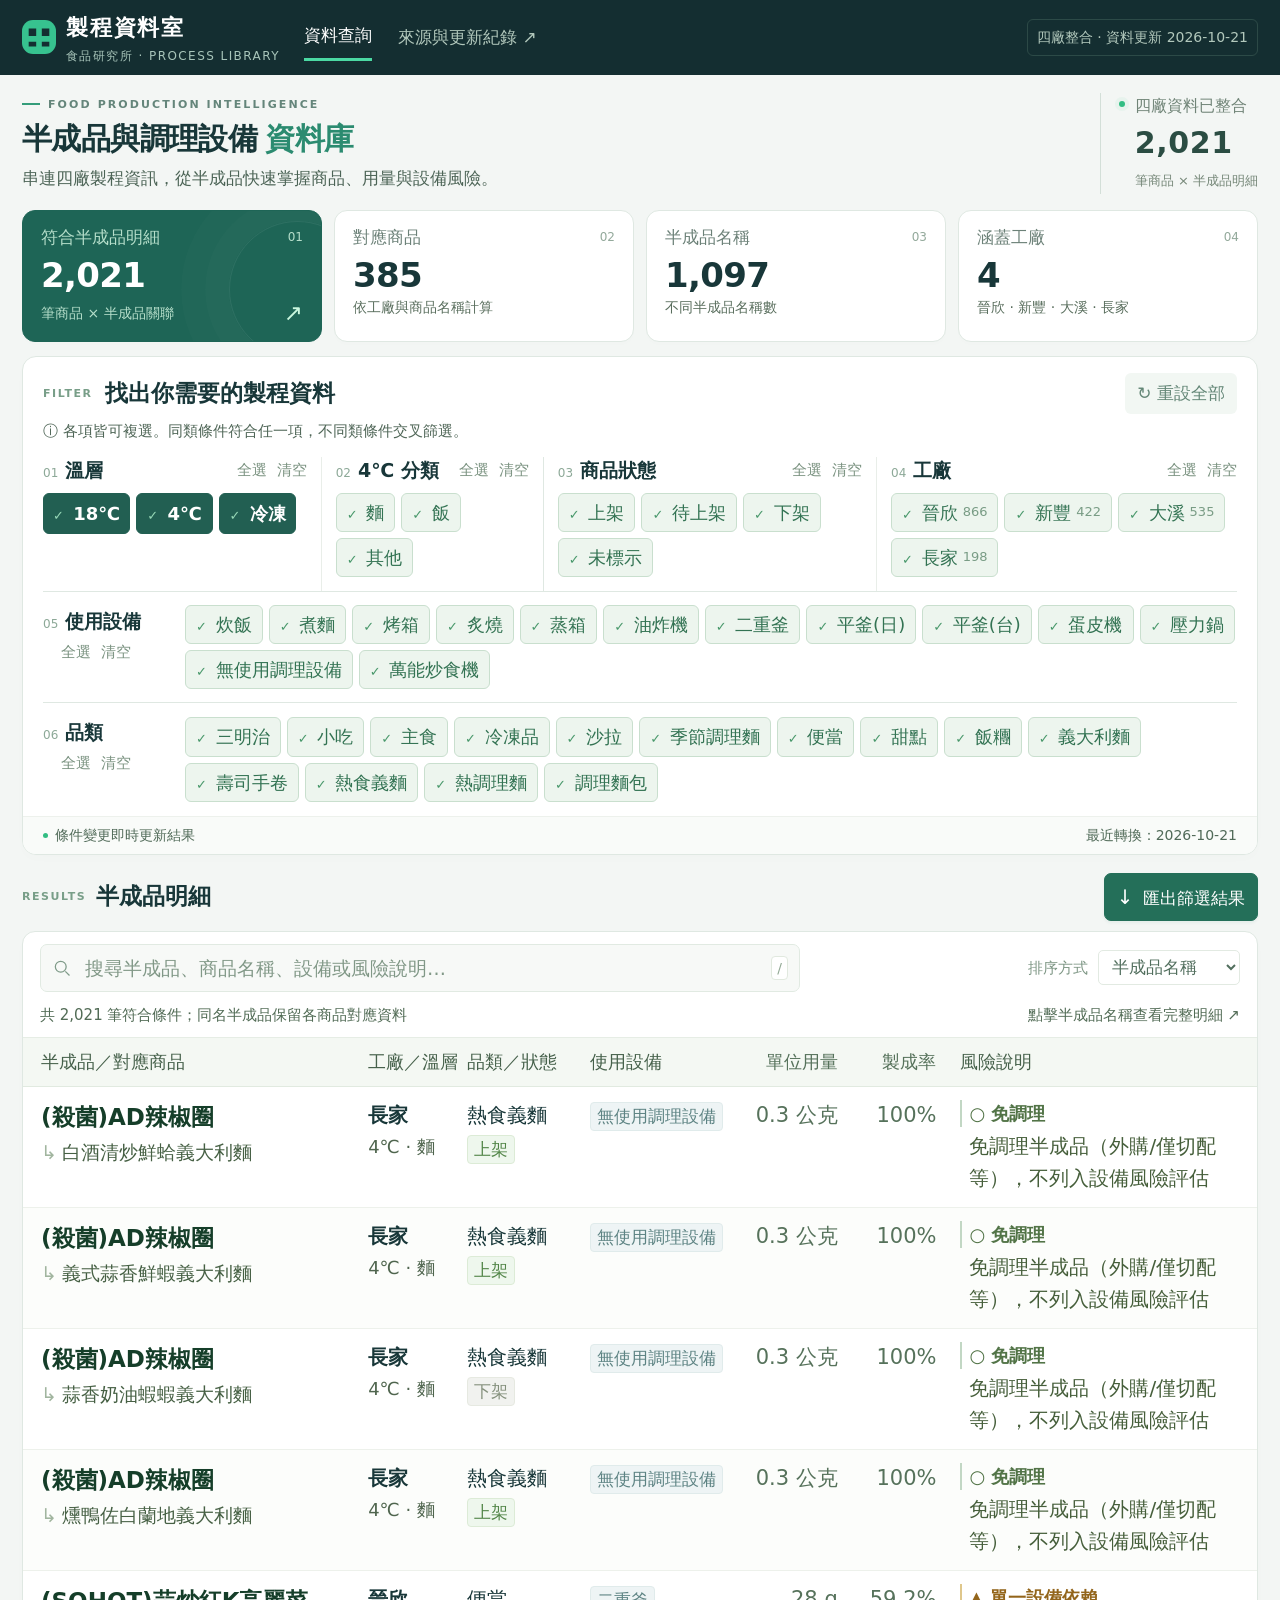
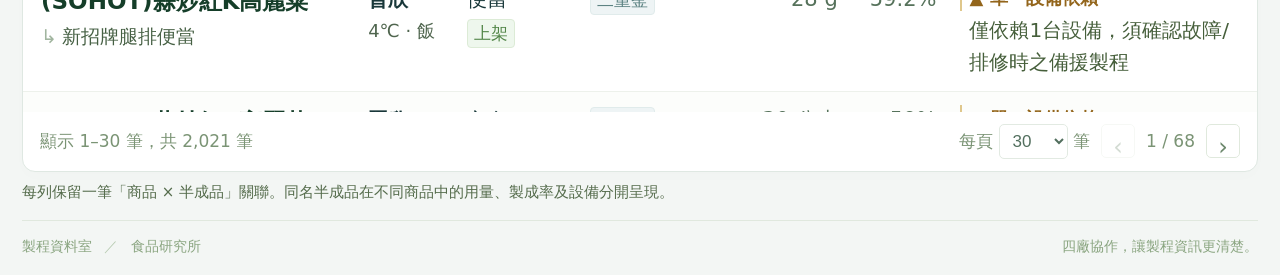
==== commit c8245017: "Update index.html" ====
--- a/index.html
+++ b/index.html
@@ -9,29 +9,32 @@
 /* Single-file large-text edition. All reading sizes use this one control. */
 :root{--read-size:28px}
 body{font-size:var(--read-size);line-height:1.8}
-.workspace{max-width:2240px;padding:0 32px}.top{padding:24px 32px;gap:22px;min-height:110px}.brand{font-size:30px}.brand small{font-size:20px}.top nav,.top nav button{font-size:22px}.edition{font-size:20px;white-space:normal}.intro{padding:38px 0}.intro h1{font-size:50px}.intro p{font-size:24px;color:#4c6456}.eyebrow,.section-kicker{font-size:18px}.intro-count{font-size:24px}.intro-count strong{font-size:54px}.intro-count small{font-size:20px}.stats{gap:20px}.stats>div{padding:30px}.stats>div>span{font-size:26px}.stats strong{font-size:62px}.stats small{font-size:22px;color:#596e5d;line-height:1.8}.stats i{font-size:20px}.filter-title{padding:30px 30px 0;gap:18px;flex-wrap:wrap}.filter-title h2,.results-top h2{font-size:32px}.filter-help{font-size:22px;line-height:1.9;color:#4f6657;padding:0 30px;margin-bottom:26px}#filter-groups{grid-template-columns:1fr 1fr;margin:0 30px}.filter-group{padding:0 24px 26px 0}.filter-group+.filter-group{padding-left:24px}.filter-group:nth-child(3){padding:24px 24px 26px 0;border-left:0;border-top:1px solid var(--line)}.filter-group:nth-child(4){padding:24px 0 26px 24px;border-top:1px solid var(--line)}.filter-group[data-group=equipment],.filter-group[data-group=category]{grid-column:1/-1;grid-template-columns:210px minmax(0,1fr);padding:26px 0;gap:22px;border-left:0}.group-head{gap:16px;margin-bottom:18px}.group-head h3{font-size:var(--read-size)!important}.step{font-size:20px}.group-actions button{font-size:22px!important;min-height:44px}.group-actions{gap:18px}.options{gap:12px}.option{font-size:var(--read-size)!important;line-height:1.6;min-height:62px;padding:12px 20px}.option.counted .count{font-size:22px}.tick{font-size:20px}.filter-group[data-group=temp] .option{min-width:130px;padding:13px 20px}.category-options{max-height:290px}.filter-bottom{font-size:21px;line-height:1.9;padding:18px 30px;color:#506a58}.text-button,.button{font-size:24px!important;min-height:58px;padding:12px 22px}.search-row{padding:24px 28px;gap:20px;flex-wrap:wrap}.search{min-height:64px;width:min(1000px,75%);padding:14px 18px}.search input{font-size:var(--read-size)!important}.search svg{width:29px;height:29px}kbd{font-size:20px}.sort-label{font-size:22px}select{font-size:24px!important;min-height:54px;padding:10px 14px}.table-title{padding:0 28px 22px}.table-title p,.table-title>span{font-size:22px!important;color:#526c56}.table-scroll{max-height:1100px}table{font-size:var(--read-size)!important;min-width:1830px}th{font-size:26px!important;line-height:1.7;padding:20px 20px;color:#46614b}td{font-size:var(--read-size)!important;line-height:1.9;padding:28px 20px}th:first-child{width:27%}th:last-child{width:25%}.half-link{font-size:calc(var(--read-size) + 4px)!important;line-height:1.75;color:#153e29}.product-name{font-size:var(--read-size)!important;line-height:1.9;color:#466044;margin-top:12px}.secondary-text{font-size:calc(var(--read-size) - 2px)!important;line-height:1.8;color:#4f654e}td.number{font-size:calc(var(--read-size) + 2px)!important}.badge{font-size:calc(var(--read-size) - 3px)!important;line-height:1.65;padding:6px 11px}.equipment{min-width:180px;gap:5px}.risk-label{font-size:calc(var(--read-size) - 2px)!important;line-height:1.8;color:#93651b}.risk-text{font-size:var(--read-size)!important;line-height:1.95;color:#465f3b}.risk-label.neutral{color:#527447}.pagination{font-size:24px!important;line-height:1.8;padding:24px 28px}.page-button{width:54px;height:54px;font-size:34px}.footnote{font-size:22px;line-height:1.9;color:#556c4c}.site-footer{font-size:21px}.active-tag{font-size:23px;line-height:1.7;padding:10px 16px}dialog{max-width:1200px;padding:36px}.dialog-head h2{font-size:36px}dl{font-size:var(--read-size)!important;grid-template-columns:200px minmax(0,1fr);line-height:1.9}dt,dd{padding:16px 0}.source-note{font-size:24px;line-height:1.95;color:#4e6840}.source-files{font-size:22px;color:#526c44}.source-table{min-width:0;font-size:24px!important}.source-table th,.source-table td{font-size:24px!important;padding:14px 10px}.font-controls{display:flex;align-items:center;gap:12px;margin-left:auto;background:#ffffff0b;border:1px solid #ffffff30;border-radius:9px;padding:9px 14px;white-space:nowrap;color:#e0f3e6;font-size:20px}.font-controls button{width:47px;height:47px;border-radius:6px;border:1px solid #ffffff50;background:#ffffff12;color:white;font-size:30px;line-height:1}.font-controls button:hover{background:#ffffff25}.font-controls button:disabled{opacity:.35}.font-controls output{font-size:23px;min-width:60px;text-align:center}.data-warning{background:#fff3d7;color:#78541f;border:1px solid #edd3a1;padding:16px 22px;border-radius:8px;font-size:22px;margin:20px 0}
-@media(max-width:1100px){.top{padding:22px 26px;flex-wrap:wrap}.font-controls{margin-left:0}.stats{grid-template-columns:1fr 1fr}.workspace{padding:0 24px}.intro h1{font-size:42px}.intro-count{display:none}.filter-title h2{font-size:30px}.filter-group[data-group=equipment],.filter-group[data-group=category]{display:block}.filter-group[data-group=equipment] .group-head,.filter-group[data-group=category] .group-head{display:flex}.filter-group[data-group=equipment] .group-actions,.filter-group[data-group=category] .group-actions{margin:0}.search{width:100%}.sort-label{margin-left:auto}.source-table{display:block;overflow-x:auto}}
-@media(max-width:700px){.workspace{padding:0 14px}.top{padding:18px;gap:16px}.brand{font-size:27px}.brand small{font-size:17px}.top nav button{font-size:20px;max-width:none}.font-controls{font-size:19px;gap:10px;padding:8px 10px}.font-controls button{width:44px;height:44px}.intro{padding:30px 4px}.intro h1{font-size:38px}.intro p{font-size:23px;max-width:none}.eyebrow{font-size:15px}.stats{gap:12px}.stats>div{padding:22px 16px}.stats>div>span{font-size:23px}.stats strong{font-size:48px}.stats small{font-size:19px}.stats i{display:none}.filter-title{padding:26px 18px 0;align-items:flex-start}.filter-title h2{font-size:29px}.section-kicker{font-size:17px}.filter-help{padding:0 18px;font-size:21px}#filter-groups{grid-template-columns:1fr;margin:0 18px}.filter-group,.filter-group+.filter-group,.filter-group:nth-child(3),.filter-group:nth-child(4){border-left:0;border-top:1px solid var(--line);padding:24px 0}.filter-group:first-child{border-top:0}.filter-group[data-group=equipment],.filter-group[data-group=category]{display:block;padding:24px 0}.group-head{gap:10px;flex-wrap:wrap}.group-head h3{font-size:var(--read-size)!important}.option{font-size:var(--read-size)!important;min-height:60px;padding:11px 16px}.filter-bottom{font-size:20px;padding:18px;gap:12px}.filter-bottom>span:last-child{max-width:none}.results-top{flex-wrap:wrap;align-items:center}.results-top h2{font-size:30px}.text-button,.button{font-size:23px!important}.search-row{padding:20px 18px}.search input{font-size:var(--read-size)!important}.sort-label{font-size:22px}.table-title{padding:0 18px 20px}.table-title p{font-size:21px!important}.pagination{font-size:23px!important;padding:22px 18px}.pagination>div{gap:12px}.footnote{font-size:21px}.site-footer{font-size:19px}dialog{padding:26px 18px}dl{display:block}dt{font-size:23px;padding:18px 0 2px;border:0}dd{font-size:var(--read-size);padding:4px 0 18px}.dialog-head h2{font-size:32px}.source-note{font-size:23px}.source-files{font-size:21px}.source-table th,.source-table td{font-size:21px!important}.category-options{max-height:330px}}
+.workspace{max-width:2240px;padding:0 32px}.top{padding:24px 32px;gap:22px;min-height:110px}.brand{font-size:30px}.brand small{font-size:20px}.top nav,.top nav button{font-size:22px}.edition{font-size:20px;white-space:normal}.intro{padding:38px 0}.intro h1{font-size:50px}.intro p{font-size:24px;color:#4c6456}.eyebrow,.section-kicker{font-size:18px}.intro-count{font-size:24px}.intro-count strong{font-size:54px}.intro-count small{font-size:20px}.stats{gap:20px}.stats>div{padding:30px}.stats>div>span{font-size:26px}.stats strong{font-size:62px}.stats small{font-size:22px;color:#596e5d;line-height:1.8}.stats i{font-size:20px}.filter-title{padding:30px 30px 0;gap:18px;flex-wrap:wrap}.filter-title h2,.results-top h2{font-size:32px}.filter-help{font-size:22px;line-height:1.9;color:#4f6657;padding:0 30px;margin-bottom:26px}#filter-groups{grid-template-columns:1fr 1fr;margin:0 30px}.filter-group{padding:0 24px 26px 0}.filter-group+.filter-group{padding-left:24px}.filter-group:nth-child(3){padding:24px 24px 26px 0;border-left:0;border-top:1px solid var(--line)}.filter-group:nth-child(4){padding:24px 0 26px 24px;border-top:1px solid var(--line)}.filter-group[data-group=equipment],.filter-group[data-group=category]{grid-column:1/-1;grid-template-columns:210px minmax(0,1fr);padding:26px 0;gap:22px;border-left:0}.group-head{gap:16px;margin-bottom:18px}.group-head h3{font-size:var(--read-size)!important}.step{font-size:20px}.group-actions button{font-size:22px!important;min-height:44px}.group-actions{gap:18px}.options{gap:12px}.option{font-size:var(--read-size)!important;line-height:1.6;min-height:62px;padding:12px 20px}.option.counted .count{font-size:22px}.tick{font-size:20px}.filter-group[data-group=temp] .option{min-width:130px;padding:13px 20px}.category-options{max-height:290px}.filter-bottom{font-size:21px;line-height:1.9;padding:18px 30px;color:#506a58}.text-button,.button{font-size:24px!important;min-height:58px;padding:12px 22px}.search-row{padding:24px 28px;gap:20px;flex-wrap:wrap}.search{min-height:64px;width:min(1000px,75%);padding:14px 18px}.search input{font-size:var(--read-size)!important}.search svg{width:29px;height:29px}kbd{font-size:20px}.sort-label{font-size:22px}select{font-size:24px!important;min-height:54px;padding:10px 14px}.table-title{padding:0 28px 22px}.table-title p,.table-title>span{font-size:22px!important;color:#526c56}.table-scroll{max-height:1100px}table{font-size:var(--read-size)!important;min-width:1830px}th{font-size:26px!important;line-height:1.7;padding:20px 20px;color:#46614b}td{font-size:var(--read-size)!important;line-height:1.9;padding:28px 20px}th:first-child{width:27%}th:last-child{width:25%}.half-link{font-size:calc(var(--read-size) + 4px)!important;line-height:1.75;color:#153e29}.product-name{font-size:var(--read-size)!important;line-height:1.9;color:#466044;margin-top:12px}.secondary-text{font-size:calc(var(--read-size) - 2px)!important;line-height:1.8;color:#4f654e}td.number{font-size:calc(var(--read-size) + 2px)!important}.badge{font-size:calc(var(--read-size) - 3px)!important;line-height:1.65;padding:6px 11px}.equipment{min-width:180px;gap:5px}.risk-label{font-size:calc(var(--read-size) - 2px)!important;line-height:1.8;color:#93651b}.risk-text{font-size:var(--read-size)!important;line-height:1.95;color:#465f3b}.risk-label.neutral{color:#527447}.pagination{font-size:24px!important;line-height:1.8;padding:24px 28px}.page-button{width:54px;height:54px;font-size:34px}.footnote{font-size:22px;line-height:1.9;color:#556c4c}.site-footer{font-size:21px}.active-tag{font-size:23px;line-height:1.7;padding:10px 16px}dialog{max-width:1200px;padding:36px}.dialog-head h2{font-size:36px}dl{font-size:var(--read-size)!important;grid-template-columns:200px minmax(0,1fr);line-height:1.9}dt,dd{padding:16px 0}.source-note{font-size:24px;line-height:1.95;color:#4e6840}.source-files{font-size:22px;color:#526c44}.source-table{min-width:0;font-size:24px!important}.source-table th,.source-table td{font-size:24px!important;padding:14px 10px}.data-warning{background:#fff3d7;color:#78541f;border:1px solid #edd3a1;padding:16px 22px;border-radius:8px;font-size:22px;margin:20px 0}
+@media(max-width:1100px){.top{padding:22px 26px;flex-wrap:wrap}.stats{grid-template-columns:1fr 1fr}.workspace{padding:0 24px}.intro h1{font-size:42px}.intro-count{display:none}.filter-title h2{font-size:30px}.filter-group[data-group=equipment],.filter-group[data-group=category]{display:block}.filter-group[data-group=equipment] .group-head,.filter-group[data-group=category] .group-head{display:flex}.filter-group[data-group=equipment] .group-actions,.filter-group[data-group=category] .group-actions{margin:0}.search{width:100%}.sort-label{margin-left:auto}.source-table{display:block;overflow-x:auto}}
+@media(max-width:700px){.workspace{padding:0 14px}.top{padding:18px;gap:16px}.brand{font-size:27px}.brand small{font-size:17px}.top nav button{font-size:20px;max-width:none}.intro{padding:30px 4px}.intro h1{font-size:38px}.intro p{font-size:23px;max-width:none}.eyebrow{font-size:15px}.stats{gap:12px}.stats>div{padding:22px 16px}.stats>div>span{font-size:23px}.stats strong{font-size:48px}.stats small{font-size:19px}.stats i{display:none}.filter-title{padding:26px 18px 0;align-items:flex-start}.filter-title h2{font-size:29px}.section-kicker{font-size:17px}.filter-help{padding:0 18px;font-size:21px}#filter-groups{grid-template-columns:1fr;margin:0 18px}.filter-group,.filter-group+.filter-group,.filter-group:nth-child(3),.filter-group:nth-child(4){border-left:0;border-top:1px solid var(--line);padding:24px 0}.filter-group:first-child{border-top:0}.filter-group[data-group=equipment],.filter-group[data-group=category]{display:block;padding:24px 0}.group-head{gap:10px;flex-wrap:wrap}.group-head h3{font-size:var(--read-size)!important}.option{font-size:var(--read-size)!important;min-height:60px;padding:11px 16px}.filter-bottom{font-size:20px;padding:18px;gap:12px}.filter-bottom>span:last-child{max-width:none}.results-top{flex-wrap:wrap;align-items:center}.results-top h2{font-size:30px}.text-button,.button{font-size:23px!important}.search-row{padding:20px 18px}.search input{font-size:var(--read-size)!important}.sort-label{font-size:22px}.table-title{padding:0 18px 20px}.table-title p{font-size:21px!important}.pagination{font-size:23px!important;padding:22px 18px}.pagination>div{gap:12px}.footnote{font-size:21px}.site-footer{font-size:19px}dialog{padding:26px 18px}dl{display:block}dt{font-size:23px;padding:18px 0 2px;border:0}dd{font-size:var(--read-size);padding:4px 0 18px}.dialog-head h2{font-size:32px}.source-note{font-size:23px}.source-files{font-size:21px}.source-table th,.source-table td{font-size:21px!important}.category-options{max-height:330px}}
+
+/* Compact layout; keep large reading text without scaling the page. */
+:root{--read-size:28px}
+body{line-height:1.6}.workspace{max-width:1920px;padding:0 28px}.top{min-height:82px;padding:14px 28px;gap:26px}.brand{font-size:25px;gap:10px}.brand small{font-size:14px;margin-top:3px}.top nav{min-height:44px;gap:26px}.top nav,.top nav button{font-size:19px}.edition{font-size:16px;padding:7px 10px}.logo{width:38px;height:38px}.intro{padding:22px 0 20px;gap:20px}.eyebrow,.section-kicker{font-size:13px}.intro h1{font-size:36px;line-height:1.4;margin:8px 0}.intro p{font-size:19px;line-height:1.65}.intro-count{font-size:18px;padding-left:20px;line-height:1.4}.intro-count strong{font-size:36px;margin:5px 0}.intro-count small{font-size:15px}.stats{gap:16px;margin-bottom:18px}.stats>div{padding:16px 22px 14px}.stats>div>span{font-size:21px}.stats strong{font-size:42px;margin:9px 0 7px;line-height:1}.stats small{font-size:17px;line-height:1.5}.stats i{font-size:15px}.filter-title{padding:20px 24px 0;gap:14px}.filter-title h2,.results-top h2{font-size:27px}.filter-title>div{gap:12px}.filter-help{font-size:18px;line-height:1.6;padding:0 24px;margin:8px 0 18px}#filter-groups{grid-template-columns:1fr .8fr 1.2fr 1.3fr;margin:0 24px}.filter-group{padding:0 18px 18px 0}.filter-group+.filter-group{padding-left:18px}.filter-group:nth-child(3){border-top:0;border-left:1px solid var(--line);padding:0 18px 18px}.filter-group:nth-child(4){border-top:0;padding:0 0 18px 18px}.filter-group[data-group=equipment],.filter-group[data-group=category]{display:grid;grid-template-columns:155px minmax(0,1fr);padding:17px 0;gap:14px;border-top:1px solid var(--line);border-left:0}.group-head{gap:9px;margin-bottom:12px}.group-head h3{font-size:24px!important;line-height:1.5}.step{font-size:15px}.group-actions{gap:12px}.group-actions button{font-size:18px!important;min-height:32px}.options{gap:8px}.option{font-size:24px!important;line-height:1.45;min-height:47px;padding:7px 12px}.tick{font-size:16px}.option.counted .count{font-size:16px}.filter-group[data-group=temp] .option{min-width:92px;padding:8px 10px}.filter-group[data-group=equipment] .group-head,.filter-group[data-group=category] .group-head{display:block;padding-top:4px}.filter-group[data-group=equipment] .group-actions,.filter-group[data-group=category] .group-actions{margin:6px 0 0 20px}.category-options{max-height:185px}.filter-bottom{font-size:17px;padding:10px 24px;line-height:1.6}.text-button,.button{font-size:20px!important;min-height:44px;padding:8px 15px}.results{margin-top:23px}.results-top{margin-bottom:12px}.search-row{padding:16px 20px;gap:16px}.search{min-height:50px;padding:9px 13px;width:min(800px,72%)}.search input{font-size:24px!important}.search svg{width:23px;height:23px}kbd{font-size:16px}.sort-label{font-size:18px}select{font-size:20px!important;min-height:42px;padding:7px 10px}.table-title{padding:0 20px 14px;gap:12px}.table-title p,.table-title>span{font-size:18px!important;line-height:1.6}.table-scroll{max-height:760px}table{min-width:1740px}th{font-size:24px!important;line-height:1.5;padding:13px 16px}td{padding:17px 16px;line-height:1.65}.half-link{line-height:1.55}.product-name{line-height:1.65;margin-top:6px}.secondary-text{line-height:1.6}.badge{font-size:24px!important;padding:3px 8px;line-height:1.5}.equipment{min-width:160px;gap:3px}.risk-label{line-height:1.6;margin-bottom:4px}.risk-text{line-height:1.7}.pagination{font-size:21px!important;padding:15px 20px}.page-button{width:42px;height:42px;font-size:28px}.footnote{font-size:18px;line-height:1.7;margin:12px 0 22px}.site-footer{font-size:17px;padding:16px 0 20px}.active-tag{font-size:20px;padding:6px 12px}.dialog-head{margin-bottom:15px}.dialog-head h2{font-size:32px}dialog{padding:28px;max-width:1100px}dt,dd{padding:11px 0}.source-note{padding:13px;font-size:23px;line-height:1.75}.source-files{font-size:20px;line-height:1.7}.source-table th,.source-table td{font-size:22px!important;padding:10px 8px}
+@media(max-width:1350px){#filter-groups{grid-template-columns:1fr 1fr}.filter-group:nth-child(3){border-left:0;border-top:1px solid var(--line);padding:18px 18px 18px 0}.filter-group:nth-child(4){border-top:1px solid var(--line);padding-top:18px}.filter-group[data-group=equipment],.filter-group[data-group=category]{grid-column:1/-1}.top{gap:20px}.brand small{font-size:13px}}
+@media(max-width:700px){.workspace{padding:0 14px}.top{padding:12px 18px;min-height:76px;gap:12px}.brand{font-size:23px}.brand small{font-size:12px}.top nav{min-height:34px}.top nav button{font-size:17px}.intro{padding:20px 3px}.intro h1{font-size:32px;margin:7px 0}.intro p{font-size:18px}.eyebrow{font-size:11px}.stats{gap:9px}.stats>div{padding:14px}.stats>div>span{font-size:19px}.stats strong{font-size:36px}.stats small{font-size:16px}.filter-title{padding:18px 16px 0}.filter-title h2{font-size:25px}.filter-help{padding:0 16px;font-size:17px;line-height:1.7;margin-bottom:14px}#filter-groups{grid-template-columns:1fr;margin:0 16px}.filter-group,.filter-group+.filter-group,.filter-group:nth-child(3),.filter-group:nth-child(4){padding:17px 0;border-left:0;border-top:1px solid var(--line)}.filter-group:first-child{border-top:0}.filter-group[data-group=equipment],.filter-group[data-group=category]{display:block;padding:17px 0}.group-head h3{font-size:23px!important}.group-actions button{font-size:18px!important}.filter-group[data-group=equipment] .group-head,.filter-group[data-group=category] .group-head{display:flex}.filter-group[data-group=equipment] .group-actions,.filter-group[data-group=category] .group-actions{margin:0}.option{font-size:24px!important;padding:7px 11px;min-height:46px}.filter-group[data-group=temp] .option{min-width:90px}.filter-bottom{font-size:16px;padding:12px 16px}.category-options{max-height:215px}.results-top h2{font-size:26px}.text-button,.button{font-size:19px!important}.search-row{padding:14px 16px}.search{width:100%}.search input{font-size:23px!important}.sort-label{font-size:18px}.table-title{padding:0 16px 13px}.table-title p{font-size:17px!important}.pagination{font-size:20px!important;padding:16px}.footnote{font-size:17px}.site-footer{font-size:16px}dialog{padding:23px 17px}.dialog-head h2{font-size:29px}.source-note{font-size:22px}.source-files{font-size:19px}}
+
+/* Denser workspace: show more results without browser zoom. */
+:root{--read-size:20px}
+.workspace{max-width:none;width:100%;padding:0 22px}.top{min-height:70px;padding:10px 22px;gap:24px}.brand{font-size:22px}.brand small{font-size:12px;line-height:1.4}.logo{width:34px;height:34px}.top nav{min-height:40px}.top nav,.top nav button{font-size:17px}.edition{font-size:14px;padding:6px 9px}.intro{padding:18px 0 16px}.intro h1{font-size:30px;line-height:1.35;margin:6px 0}.intro p{font-size:17px;line-height:1.5}.eyebrow,.section-kicker{font-size:11px}.intro-count{font-size:16px;padding-left:18px}.intro-count strong{font-size:30px}.intro-count small{font-size:13px}.stats{gap:12px;margin-bottom:14px}.stats>div{padding:13px 18px 11px}.stats>div>span{font-size:17px}.stats strong{font-size:34px;margin:7px 0 5px}.stats small{font-size:14px;line-height:1.45}.stats i{font-size:12px}.filter-title{padding:16px 20px 0;gap:12px}.filter-title h2,.results-top h2{font-size:23px}.filter-help{font-size:15px;line-height:1.5;padding:0 20px;margin:6px 0 14px}#filter-groups{grid-template-columns:1fr .8fr 1.2fr 1.3fr;margin:0 20px}.filter-group{padding:0 14px 14px 0}.filter-group+.filter-group{padding-left:14px}.filter-group:nth-child(3){border-top:0;border-left:1px solid var(--line);padding:0 14px 14px}.filter-group:nth-child(4){border-top:0;padding:0 0 14px 14px}.group-head{gap:8px;margin-bottom:9px}.group-head h3{font-size:19px!important;line-height:1.4}.step{font-size:12px}.group-actions button{font-size:15px!important;min-height:26px}.group-actions{gap:10px}.options{gap:6px}.option{font-size:18px!important;line-height:1.4;padding:6px 10px;min-height:36px}.option.counted .count{font-size:13px}.tick{font-size:13px}.filter-group[data-group=temp] .option{min-width:77px;padding:7px 9px}.filter-group[data-group=equipment],.filter-group[data-group=category]{display:grid;grid-template-columns:130px minmax(0,1fr);gap:12px;padding:13px 0;border-left:0;border-top:1px solid var(--line)}.filter-group[data-group=equipment] .group-head,.filter-group[data-group=category] .group-head{display:block;padding-top:3px}.filter-group[data-group=equipment] .group-actions,.filter-group[data-group=category] .group-actions{margin:4px 0 0 18px}.category-options{max-height:125px}.filter-bottom{font-size:14px;padding:8px 20px;line-height:1.5}.text-button,.button{font-size:17px!important;min-height:36px;padding:7px 12px}.results{margin-top:18px}.results-top{margin-bottom:10px}.results-top>div{gap:10px}.search-row{padding:12px 17px;gap:12px}.search{min-height:43px;padding:7px 11px;width:min(760px,72%)}.search input{font-size:19px!important}.search svg{width:20px;height:20px}kbd{font-size:14px}.sort-label{font-size:15px}select{font-size:17px!important;min-height:35px;padding:5px 9px}.table-title{padding:0 17px 10px;gap:10px}.table-title p,.table-title>span{font-size:15px!important;line-height:1.5}.table-scroll{max-height:75vh}table{min-width:1230px;table-layout:fixed}th{font-size:18px!important;line-height:1.45;padding:11px 12px}td{font-size:20px!important;padding:13px 12px;line-height:1.5;overflow-wrap:anywhere}th:first-child{width:27%;padding-left:18px}td:first-child{padding-left:18px}th:nth-child(2){width:8%}th:nth-child(3){width:10%}th:nth-child(4){width:13%}th:nth-child(5){width:9%}th:nth-child(6){width:8%}th:last-child{width:25%;padding-right:18px}td:last-child{padding-right:18px}.half-link{font-size:23px!important;line-height:1.5}.product-name{font-size:19px!important;line-height:1.55;margin-top:4px}.secondary-text{font-size:18px!important;line-height:1.5;margin-top:3px}td.number{font-size:21px!important}.badge{font-size:17px!important;padding:2px 6px;line-height:1.4}.equipment{min-width:0;gap:2px}.risk-label{font-size:18px!important;line-height:1.5;margin-bottom:3px;padding-left:7px}.risk-text{font-size:20px!important;line-height:1.6;padding-left:9px}.pagination{font-size:17px!important;padding:12px 17px}.pagination>div{gap:11px}.page-button{width:34px;height:34px;font-size:24px}.footnote{font-size:15px;line-height:1.5;margin:9px 0 17px}.site-footer{font-size:14px;padding:13px 0 16px}.active-tag{font-size:16px;padding:4px 10px;line-height:1.4}dialog{max-width:980px;padding:24px}.dialog-head h2{font-size:27px}dl{font-size:20px!important;grid-template-columns:150px minmax(0,1fr);line-height:1.6}dt,dd{padding:9px 0}.source-note{font-size:19px;line-height:1.65}.source-files{font-size:17px;line-height:1.6}.source-table{table-layout:auto;min-width:0}.source-table th,.source-table td{font-size:18px!important;padding:8px 7px}
+@media(max-width:1100px){#filter-groups{grid-template-columns:1fr 1fr}.filter-group:nth-child(3){border-left:0;border-top:1px solid var(--line);padding:14px 14px 14px 0}.filter-group:nth-child(4){border-top:1px solid var(--line);padding-top:14px}.filter-group[data-group=equipment],.filter-group[data-group=category]{grid-column:1/-1}.search{width:100%}.edition{display:none}.intro-count{display:none}}
+@media(max-width:650px){.workspace{padding:0 12px}.top{padding:10px 15px;min-height:65px;gap:12px}.brand{font-size:21px}.brand small{font-size:11px}.top nav button{font-size:15px}.intro{padding:16px 2px}.intro h1{font-size:27px}.intro p{font-size:16px}.stats{gap:8px}.stats>div{padding:12px}.stats>div>span{font-size:16px}.stats strong{font-size:30px}.stats small{font-size:13px}.filter-title{padding:15px 15px 0}.filter-title h2{font-size:22px}.filter-help{padding:0 15px;font-size:14px;line-height:1.6}#filter-groups{grid-template-columns:1fr;margin:0 15px}.filter-group,.filter-group+.filter-group,.filter-group:nth-child(3),.filter-group:nth-child(4){border-left:0;border-top:1px solid var(--line);padding:13px 0}.filter-group:first-child{border-top:0}.filter-group[data-group=equipment],.filter-group[data-group=category]{display:block;padding:13px 0}.filter-group[data-group=equipment] .group-head,.filter-group[data-group=category] .group-head{display:flex}.filter-group[data-group=equipment] .group-actions,.filter-group[data-group=category] .group-actions{margin:0}.group-head h3{font-size:19px!important}.option{font-size:18px!important;padding:6px 10px;min-height:36px}.filter-bottom{font-size:13px;padding:9px 15px}.text-button,.button{font-size:16px!important}.category-options{max-height:150px}.results-top h2{font-size:22px}.search-row{padding:12px 14px}.search input{font-size:18px!important}.table-title{padding:0 14px 10px}.table-title p{font-size:14px!important}.pagination{font-size:16px!important;padding:13px 14px}.footnote{font-size:14px}.site-footer{font-size:13px}dialog{padding:20px 16px}.dialog-head h2{font-size:25px}dl{display:block}dt{font-size:18px}dd{font-size:20px}.source-note{font-size:18px}.source-files{font-size:16px}.source-table th,.source-table td{font-size:16px!important}}
 </style></head><body>
-<header class="top"><a class="brand" href="./"><span class="logo" aria-hidden="true"><svg viewBox="0 0 32 32"><path d="M5 7h8v8H5zm14 0h8v8h-8zM5 21h8v5H5zm14 0h8v5h-8z" fill="currentColor"/></svg></span><span>製程資料室<small>食品研究所 · PROCESS LIBRARY</small></span></a><nav><span class="nav-active">資料查詢</span><button id="source-open">來源與更新紀錄 ↗</button></nav><div class="font-controls" aria-label="字體大小"><span>字體</span><button id="font-down" aria-label="縮小字體">−</button><output id="font-size" aria-live="polite">28px</output><button id="font-up" aria-label="放大字體">＋</button></div><span class="edition" id="edition">四廠整合</span></header>
+<header class="top"><a class="brand" href="./"><span class="logo" aria-hidden="true"><svg viewBox="0 0 32 32"><path d="M5 7h8v8H5zm14 0h8v8h-8zM5 21h8v5H5zm14 0h8v5h-8z" fill="currentColor"/></svg></span><span>製程資料室<small>食品研究所 · PROCESS LIBRARY</small></span></a><nav><span class="nav-active">資料查詢</span><button id="source-open">來源與更新紀錄 ↗</button></nav><span class="edition" id="edition">四廠整合</span></header>
 <main class="workspace"><section class="intro"><div><div class="eyebrow"><span></span>FOOD PRODUCTION INTELLIGENCE</div><h1>半成品與調理設備<span>資料庫</span></h1><p>串連四廠製程資訊，從半成品快速掌握商品、用量與設備風險。</p></div><div class="intro-count"><div class="live-dot"></div><span>四廠資料已整合<strong id="total">—</strong><small>筆商品 × 半成品明細</small></span></div></section>
 <section class="stats" aria-label="篩選結果統計"><div class="stat-primary"><span>符合半成品明細 <i>01</i></span><strong id="record-count">—</strong><small>筆商品 × 半成品關聯 <span>↗</span></small></div><div><span>對應商品 <i>02</i></span><strong id="product-count">—</strong><small>依工廠與商品名稱計算</small></div><div><span>半成品名稱 <i>03</i></span><strong id="half-count">—</strong><small>不同半成品名稱數</small></div><div><span>涵蓋工廠 <i>04</i></span><strong id="factory-count">—</strong><small>晉欣 · 新豐 · 大溪 · 長家</small></div></section>
 <section class="filters" aria-label="資料篩選"><div class="filter-title"><div><span class="section-kicker">FILTER</span><h2>找出你需要的製程資料</h2></div><button id="reset" class="text-button">↻ 重設全部</button></div><p class="filter-help">各項皆可複選。同類條件符合任一項，不同類條件交叉篩選。</p><div id="filter-groups"></div><div class="filter-bottom"><span><b class="live-dot"></b>條件變更即時更新結果</span><span id="source-date">Excel 自動更新版</span></div></section>
-<section class="results" aria-label="查詢結果"><div class="results-top"><div><span class="section-kicker">RESULTS</span><h2>半成品明細</h2></div><button id="export" class="button"><span aria-hidden="true">↓</span> 匯出篩選結果</button></div><div id="active-filters" class="active-filters"></div><div class="table-panel"><div class="search-row"><label class="search"><svg aria-hidden="true" viewBox="0 0 24 24"><circle cx="10.5" cy="10.5" r="6.5"/><path d="m16 16 5 5"/></svg><input id="search" type="search" placeholder="搜尋半成品、商品名稱、設備或風險說明…" aria-label="搜尋資料"><kbd>/</kbd></label><label class="sort-label">排序方式 <select id="sort"><option value="source">來源順序</option><option value="half">半成品名稱</option><option value="product">商品名稱</option><option value="factory">工廠</option><option value="yield-desc">製成率高至低</option></select></label></div>
+<section class="results" aria-label="查詢結果"><div class="results-top"><div><span class="section-kicker">RESULTS</span><h2>半成品明細</h2></div><button id="export" class="button"><span aria-hidden="true">↓</span> 匯出篩選結果</button></div><div id="active-filters" class="active-filters"></div><div class="table-panel"><div class="search-row"><label class="search"><svg aria-hidden="true" viewBox="0 0 24 24"><circle cx="10.5" cy="10.5" r="6.5"/><path d="m16 16 5 5"/></svg><input id="search" type="search" placeholder="搜尋半成品、商品名稱、設備或風險說明…" aria-label="搜尋資料"><kbd>/</kbd></label><label class="sort-label">排序方式 <select id="sort"><option value="half">半成品名稱</option><option value="product">商品名稱</option><option value="factory">工廠</option><option value="yield-desc">製成率高至低</option></select></label></div>
 <div class="table-title"><p id="result-summary" aria-live="polite"></p><span>點擊半成品名稱查看完整明細 ↗</span></div><div class="table-scroll"><table><thead><tr><th>半成品／對應商品</th><th>工廠／溫層</th><th>品類／狀態</th><th>使用設備</th><th class="number">單位用量</th><th class="number">製成率</th><th>風險說明</th></tr></thead><tbody id="rows"></tbody></table></div><div id="empty" class="empty" hidden><span>⌕</span><h3>沒有符合的半成品</h3><p>減少篩選條件，或嘗試其他關鍵字。</p><button class="button" id="empty-reset">重設全部</button></div><footer class="pagination"><span id="range"></span><div><label>每頁 <select id="page-size"><option>30</option><option>60</option><option>100</option></select> 筆</label><button id="prev" class="page-button" aria-label="上一頁">‹</button><span id="page-info"></span><button id="next" class="page-button" aria-label="下一頁">›</button></div></footer></div><p class="footnote">每列保留一筆「商品 × 半成品」關聯。同名半成品在不同商品中的用量、製成率及設備分開呈現。</p></section>
 <footer class="site-footer"><span>製程資料室 <b>／</b> 食品研究所</span><span>四廠協作，讓製程資訊更清楚。</span></footer></main>
 <dialog id="detail"><div class="dialog-head"><div><span class="section-kicker">DETAILS</span><h2 id="dialog-title">明細</h2></div><button id="close-dialog" class="page-button" aria-label="關閉明細">×</button></div><div id="dialog-body"></div></dialog><noscript>請啟用 JavaScript 以查詢半成品資料。</noscript><script>
 (function(){
   const backup={"title":"商品半成品與調理設備資料庫","version":"Excel 自動更新版","importedAt":"2026-10-21","equipment":["炊飯","煮麵","烤箱","炙燒","蒸箱","油炸機","二重釜","平釜(日)","平釜(台)","蛋皮機","壓力鍋","無使用調理設備","萬能炒食機"],"sources":[{"factory":"晉欣","file":"晉欣.xlsx","sha256":"8f9e421adeb62cd0af558a55ca9a44bcb321efd9d6163d77e944315f5a0182a2","sheets":{"18℃":195,"4℃飯":462,"4℃麵":158,"4℃其他":25,"冷凍品":26}},{"factory":"新豐","file":"新豐.xlsx","sha256":"f8b2357809641c0dca30e8ea95ba934d27119c0a09ebf5d93f10ccbf204762f3","sheets":{"18℃":0,"4℃飯":164,"4℃麵":23,"4℃其他":235,"冷凍品":0}},{"factory":"大溪","file":"大溪.xlsx","sha256":"b5bd1ecf43553e7dd90b439035d8caa6d591dee1134ac8f75094966b11c8dd03","sheets":{"18℃":165,"4℃飯":254,"4℃麵":74,"4℃其他":42,"冷凍品":0}},{"factory":"長家","file":"長家.xlsx","sha256":"8ff1155db0f649c13bf6fa915bd61113a25e9130c8a80394313e56eaadaf9c3e","sheets":{"18℃":0,"4℃飯":0,"4℃麵":148,"4℃其他":21,"冷凍品":29}}],"records":[{"id":"晉欣-18℃-5","factory":"晉欣","temp":"18℃","subtype":"","status":"上架","rawStatus":"架上","category":"飯糰","product":"經典肉鬆飯糰","half":"肉鬆鹽飯(109年)","amount":95,"unit":"公克","yieldRate":87.1,"rawYield":0.871,"yieldFormat":"0.0%","equipment":["炊飯"],"check":"▲ 單一設備依賴","risk":"僅依賴1台設備，須確認故障/排修時之備援製程","note":"1141001經典肉鬆飯糰.確認版(10)-B02第五波校正","source":"晉欣.xlsx","sheet":"18℃","row":5},{"id":"晉欣-18℃-6","factory":"晉欣","temp":"18℃","subtype":"","status":"上架","rawStatus":"架上","category":"飯糰","product":"經典肉鬆飯糰","half":"焙炒芝麻肉鬆","amount":14,"unit":"公克","yieldRate":79.5,"rawYield":0.795,"yieldFormat":"0.0%","equipment":["平釜(日)"],"check":"▲ 單一設備依賴","risk":"僅依賴1台設備，須確認故障/排修時之備援製程","note":"1141001經典肉鬆飯糰.確認版(10)-B02第五波校正","source":"晉欣.xlsx","sheet":"18℃","row":6},{"id":"晉欣-18℃-7","factory":"晉欣","temp":"18℃","subtype":"","status":"上架","rawStatus":"架上","category":"飯糰","product":"經典肉鬆飯糰","half":"原味海苔(透明膠膜)","amount":1,"unit":"個","yieldRate":100,"rawYield":1,"yieldFormat":"0.0%","equipment":["無使用調理設備"],"check":"○ 免調理","risk":"免調理半成品（外購/僅切配等），不列入設備風險評估","note":"1141001經典肉鬆飯糰.確認版(10)-B02第五波校正","source":"晉欣.xlsx","sheet":"18℃","row":7},{"id":"晉欣-18℃-8","factory":"晉欣","temp":"18℃","subtype":"","status":"上架","rawStatus":"架上","category":"飯糰","product":"熟成紅鮭飯糰","half":"一見鍾情飯","amount":95,"unit":"公克","yieldRate":86.4,"rawYield":0.864,"yieldFormat":"0.0%","equipment":["炊飯"],"check":"▲ 單一設備依賴","risk":"僅依賴1台設備，須確認故障/排修時之備援製程","note":"1140903熟成紅鮭飯糰.確認版(6)-A02第五波校正","source":"晉欣.xlsx","sheet":"18℃","row":8},{"id":"晉欣-18℃-9","factory":"晉欣","temp":"18℃","subtype":"","status":"上架","rawStatus":"架上","category":"飯糰","product":"熟成紅鮭飯糰","half":"解凍-紅鮭","amount":10,"unit":"公克","yieldRate":97.0,"rawYield":0.97,"yieldFormat":"0.0%","equipment":["無使用調理設備"],"check":"○ 免調理","risk":"免調理半成品（外購/僅切配等），不列入設備風險評估","note":"1140903熟成紅鮭飯糰.確認版(6)-A02第五波校正","source":"晉欣.xlsx","sheet":"18℃","row":9},{"id":"晉欣-18℃-10","factory":"晉欣","temp":"18℃","subtype":"","status":"上架","rawStatus":"架上","category":"飯糰","product":"熟成紅鮭飯糰","half":"解凍-辛子明太子醬","amount":2,"unit":"公克","yieldRate":95.0,"rawYield":0.95,"yieldFormat":"0.0%","equipment":["無使用調理設備"],"check":"○ 免調理","risk":"免調理半成品（外購/僅切配等），不列入設備風險評估","note":"1140903熟成紅鮭飯糰.確認版(6)-A02第五波校正","source":"晉欣.xlsx","sheet":"18℃","row":10},{"id":"晉欣-18℃-11","factory":"晉欣","temp":"18℃","subtype":"","status":"上架","rawStatus":"架上","category":"飯糰","product":"熟成紅鮭飯糰","half":"三角原味海苔(極選版)","amount":1,"unit":"個","yieldRate":100,"rawYield":1,"yieldFormat":"0.0%","equipment":["無使用調理設備"],"check":"○ 免調理","risk":"免調理半成品（外購/僅切配等），不列入設備風險評估","note":"1140903熟成紅鮭飯糰.確認版(6)-A02第五波校正","source":"晉欣.xlsx","sheet":"18℃","row":11},{"id":"晉欣-18℃-12","factory":"晉欣","temp":"18℃","subtype":"","status":"上架","rawStatus":"架上","category":"飯糰","product":"鮪魚飯糰","half":"三角鹽飯(109年)","amount":95,"unit":"公克","yieldRate":87.1,"rawYield":0.871,"yieldFormat":"0.0%","equipment":["炊飯"],"check":"▲ 單一設備依賴","risk":"僅依賴1台設備，須確認故障/排修時之備援製程","note":"1120419鮪魚飯糰.確認版(18)-J05第五波校正","source":"晉欣.xlsx","sheet":"18℃","row":12},{"id":"晉欣-18℃-13","factory":"晉欣","temp":"18℃","subtype":"","status":"上架","rawStatus":"架上","category":"飯糰","product":"鮪魚飯糰","half":"112年拌鮪魚沙拉","amount":19,"unit":"公克","yieldRate":95.1,"rawYield":0.951,"yieldFormat":"0.0%","equipment":["二重釜"],"check":"▲ 單一設備依賴","risk":"僅依賴1台設備，須確認故障/排修時之備援製程","note":"1120419鮪魚飯糰.確認版(18)-J05第五波校正","source":"晉欣.xlsx","sheet":"18℃","row":13},{"id":"晉欣-18℃-14","factory":"晉欣","temp":"18℃","subtype":"","status":"上架","rawStatus":"架上","category":"飯糰","product":"鮪魚飯糰","half":"原味海苔(透明膠膜)","amount":1,"unit":"個","yieldRate":100,"rawYield":1,"yieldFormat":"0.0%","equipment":["無使用調理設備"],"check":"○ 免調理","risk":"免調理半成品（外購/僅切配等），不列入設備風險評估","note":"1120419鮪魚飯糰.確認版(18)-J05第五波校正","source":"晉欣.xlsx","sheet":"18℃","row":14},{"id":"晉欣-18℃-15","factory":"晉欣","temp":"18℃","subtype":"","status":"上架","rawStatus":"架上","category":"飯糰","product":"鹽蔥燒肉飯糰","half":"三角鹽飯(109年)","amount":95,"unit":"公克","yieldRate":87.1,"rawYield":0.871,"yieldFormat":"0.0%","equipment":["炊飯"],"check":"▲ 單一設備依賴","risk":"僅依賴1台設備，須確認故障/排修時之備援製程","note":"1120816鹽蔥燒肉飯糰.確認版(16)F06第五波校正","source":"晉欣.xlsx","sheet":"18℃","row":15},{"id":"晉欣-18℃-16","factory":"晉欣","temp":"18℃","subtype":"","status":"上架","rawStatus":"架上","category":"飯糰","product":"鹽蔥燒肉飯糰","half":"112年拌鹽烤豬肉片","amount":18,"unit":"公克","yieldRate":95.1,"rawYield":0.951,"yieldFormat":"0.0%","equipment":["烤箱","二重釜"],"check":"OK","risk":"無異常","note":"1120816鹽蔥燒肉飯糰.確認版(16)F06第五波校正","source":"晉欣.xlsx","sheet":"18℃","row":16},{"id":"晉欣-18℃-17","factory":"晉欣","temp":"18℃","subtype":"","status":"上架","rawStatus":"架上","category":"飯糰","product":"鹽蔥燒肉飯糰","half":"韓式三角玫瑰鹽海苔CL(白版)","amount":1,"unit":"個","yieldRate":100,"rawYield":1,"yieldFormat":"0.0%","equipment":["無使用調理設備"],"check":"○ 免調理","risk":"免調理半成品（外購/僅切配等），不列入設備風險評估","note":"1120816鹽蔥燒肉飯糰.確認版(16)F06第五波校正","source":"晉欣.xlsx","sheet":"18℃","row":17},{"id":"晉欣-18℃-18","factory":"晉欣","temp":"18℃","subtype":"","status":"上架","rawStatus":"架上","category":"飯糰","product":"北海道秋鮭親子飯糰","half":"一見鍾情飯","amount":95,"unit":"公克","yieldRate":86.4,"rawYield":0.864,"yieldFormat":"0.0%","equipment":["炊飯"],"check":"▲ 單一設備依賴","risk":"僅依賴1台設備，須確認故障/排修時之備援製程","note":"1140910北海道秋鮭親子飯糰.確認版(9)-C03-1第五波校正","source":"晉欣.xlsx","sheet":"18℃","row":18},{"id":"晉欣-18℃-19","factory":"晉欣","temp":"18℃","subtype":"","status":"上架","rawStatus":"架上","category":"飯糰","product":"北海道秋鮭親子飯糰","half":"114年拌鮭魚沙拉","amount":13,"unit":"公克","yieldRate":95.0,"rawYield":0.95,"yieldFormat":"0.0%","equipment":["二重釜"],"check":"▲ 單一設備依賴","risk":"僅依賴1台設備，須確認故障/排修時之備援製程","note":"1140910北海道秋鮭親子飯糰.確認版(9)-C03-1第五波校正","source":"晉欣.xlsx","sheet":"18℃","row":19},{"id":"晉欣-18℃-20","factory":"晉欣","temp":"18℃","subtype":"","status":"上架","rawStatus":"架上","category":"飯糰","product":"北海道秋鮭親子飯糰","half":"解凍-醬油漬鮭魚卵","amount":2,"unit":"公克","yieldRate":97.0,"rawYield":0.97,"yieldFormat":"0.0%","equipment":["無使用調理設備"],"check":"○ 免調理","risk":"免調理半成品（外購/僅切配等），不列入設備風險評估","note":"1140910北海道秋鮭親子飯糰.確認版(9)-C03-1第五波校正","source":"晉欣.xlsx","sheet":"18℃","row":20},{"id":"晉欣-18℃-21","factory":"晉欣","temp":"18℃","subtype":"","status":"上架","rawStatus":"架上","category":"飯糰","product":"北海道秋鮭親子飯糰","half":"原味海苔(極選膠膜)","amount":1,"unit":"個","yieldRate":100,"rawYield":1,"yieldFormat":"0.0%","equipment":["無使用調理設備"],"check":"○ 免調理","risk":"免調理半成品（外購/僅切配等），不列入設備風險評估","note":"1140910北海道秋鮭親子飯糰.確認版(9)-C03-1第五波校正","source":"晉欣.xlsx","sheet":"18℃","row":21},{"id":"晉欣-18℃-22","factory":"晉欣","temp":"18℃","subtype":"","status":"下架","rawStatus":"下架","category":"飯糰","product":"壹號醬炙烤牛飯糰","half":"三角鹽飯(109年)","amount":95,"unit":"公克","yieldRate":87.1,"rawYield":0.871,"yieldFormat":"0.0%","equipment":["炊飯"],"check":"▲ 單一設備依賴","risk":"僅依賴1台設備，須確認故障/排修時之備援製程","note":"1130515壹號醬炙烤牛飯糰.確認版(18)H07第五波校正","source":"晉欣.xlsx","sheet":"18℃","row":22},{"id":"晉欣-18℃-23","factory":"晉欣","temp":"18℃","subtype":"","status":"下架","rawStatus":"下架","category":"飯糰","product":"壹號醬炙烤牛飯糰","half":"切-炙燒韓式牛五花","amount":7,"unit":"公克","yieldRate":90.0,"rawYield":0.9,"yieldFormat":"0.0%","equipment":["烤箱","炙燒"],"check":"OK","risk":"無異常","note":"1130515壹號醬炙烤牛飯糰.確認版(18)H07第五波校正","source":"晉欣.xlsx","sheet":"18℃","row":23},{"id":"晉欣-18℃-24","factory":"晉欣","temp":"18℃","subtype":"","status":"下架","rawStatus":"下架","category":"飯糰","product":"壹號醬炙烤牛飯糰","half":"洋蔥壹號醬","amount":15,"unit":"公克","yieldRate":48.9,"rawYield":0.489,"yieldFormat":"0.0%","equipment":["二重釜"],"check":"▲ 單一設備依賴","risk":"僅依賴1台設備，須確認故障/排修時之備援製程","note":"1130515壹號醬炙烤牛飯糰.確認版(18)H07第五波校正","source":"晉欣.xlsx","sheet":"18℃","row":24},{"id":"晉欣-18℃-25","factory":"晉欣","temp":"18℃","subtype":"","status":"下架","rawStatus":"下架","category":"飯糰","product":"壹號醬炙烤牛飯糰","half":"原味海苔(透明膠膜)","amount":1,"unit":"個","yieldRate":100,"rawYield":1,"yieldFormat":"0.0%","equipment":["無使用調理設備"],"check":"○ 免調理","risk":"免調理半成品（外購/僅切配等），不列入設備風險評估","note":"1130515壹號醬炙烤牛飯糰.確認版(18)H07第五波校正","source":"晉欣.xlsx","sheet":"18℃","row":25},{"id":"晉欣-18℃-26","factory":"晉欣","temp":"18℃","subtype":"","status":"上架","rawStatus":"架上","category":"飯糰","product":"雞肉飯飯糰","half":"三角鹽飯(109年)","amount":95,"unit":"公克","yieldRate":87.1,"rawYield":0.871,"yieldFormat":"0.0%","equipment":["炊飯"],"check":"▲ 單一設備依賴","risk":"僅依賴1台設備，須確認故障/排修時之備援製程","note":"1120809雞肉飯飯糰.確認版(22)G08第五波校正","source":"晉欣.xlsx","sheet":"18℃","row":26},{"id":"晉欣-18℃-27","factory":"晉欣","temp":"18℃","subtype":"","status":"上架","rawStatus":"架上","category":"飯糰","product":"雞肉飯飯糰","half":"炒油蔥醬(112年)","amount":11,"unit":"公克","yieldRate":65.3,"rawYield":0.653,"yieldFormat":"0.0%","equipment":["二重釜"],"check":"▲ 單一設備依賴","risk":"僅依賴1台設備，須確認故障/排修時之備援製程","note":"1120809雞肉飯飯糰.確認版(22)G08第五波校正","source":"晉欣.xlsx","sheet":"18℃","row":27},{"id":"晉欣-18℃-28","factory":"晉欣","temp":"18℃","subtype":"","status":"上架","rawStatus":"架上","category":"飯糰","product":"雞肉飯飯糰","half":"蒸-全熟雞肉絲CL(升)","amount":8,"unit":"公克","yieldRate":71.8,"rawYield":0.718,"yieldFormat":"0.0%","equipment":["蒸箱"],"check":"▲ 單一設備依賴","risk":"僅依賴1台設備，須確認故障/排修時之備援製程","note":"1120809雞肉飯飯糰.確認版(22)G08第五波校正","source":"晉欣.xlsx","sheet":"18℃","row":28},{"id":"晉欣-18℃-29","factory":"晉欣","temp":"18℃","subtype":"","status":"上架","rawStatus":"架上","category":"飯糰","product":"雞肉飯飯糰","half":"日式醬油三角海苔CL升級版","amount":1,"unit":"個","yieldRate":100,"rawYield":1,"yieldFormat":"0.0%","equipment":["無使用調理設備"],"check":"○ 免調理","risk":"免調理半成品（外購/僅切配等），不列入設備風險評估","note":"1120809雞肉飯飯糰.確認版(22)G08第五波校正","source":"晉欣.xlsx","sheet":"18℃","row":29},{"id":"晉欣-18℃-30","factory":"晉欣","temp":"18℃","subtype":"","status":"上架","rawStatus":"架上","category":"飯糰","product":"明太子龍蝦風味沙拉飯糰","half":"三角鹽飯(109年)","amount":95,"unit":"公克","yieldRate":87.1,"rawYield":0.871,"yieldFormat":"0.0%","equipment":["炊飯"],"check":"▲ 單一設備依賴","risk":"僅依賴1台設備，須確認故障/排修時之備援製程","note":"1140514明太子龍蝦風味沙拉飯糰.確認版(10)E02第五波校正","source":"晉欣.xlsx","sheet":"18℃","row":30},{"id":"晉欣-18℃-31","factory":"晉欣","temp":"18℃","subtype":"","status":"上架","rawStatus":"架上","category":"飯糰","product":"明太子龍蝦風味沙拉飯糰","half":"拌明太子龍蝦沙拉(114年)","amount":16,"unit":"公克","yieldRate":95.0,"rawYield":0.95,"yieldFormat":"0.0%","equipment":["蒸箱","二重釜"],"check":"OK","risk":"無異常","note":"1140514明太子龍蝦風味沙拉飯糰.確認版(10)E02第五波校正","source":"晉欣.xlsx","sheet":"18℃","row":31},{"id":"晉欣-18℃-32","factory":"晉欣","temp":"18℃","subtype":"","status":"上架","rawStatus":"架上","category":"飯糰","product":"明太子龍蝦風味沙拉飯糰","half":"原味海苔(透明膠膜)","amount":1,"unit":"個","yieldRate":100,"rawYield":1,"yieldFormat":"0.0%","equipment":["無使用調理設備"],"check":"○ 免調理","risk":"免調理半成品（外購/僅切配等），不列入設備風險評估","note":"1140514明太子龍蝦風味沙拉飯糰.確認版(10)E02第五波校正","source":"晉欣.xlsx","sheet":"18℃","row":32},{"id":"晉欣-18℃-33","factory":"晉欣","temp":"18℃","subtype":"","status":"上架","rawStatus":"架上","category":"飯糰","product":"蔬食鮪魚飯糰","half":"三角鹽飯(109年)","amount":95,"unit":"公克","yieldRate":87.1,"rawYield":0.871,"yieldFormat":"0.0%","equipment":["炊飯"],"check":"▲ 單一設備依賴","risk":"僅依賴1台設備，須確認故障/排修時之備援製程","note":"1140723蔬食鮪魚飯糰.確認版(7)-A04第五波校正","source":"晉欣.xlsx","sheet":"18℃","row":33},{"id":"晉欣-18℃-34","factory":"晉欣","temp":"18℃","subtype":"","status":"上架","rawStatus":"架上","category":"飯糰","product":"蔬食鮪魚飯糰","half":"(V)114蔬食鮪魚","amount":19,"unit":"公克","yieldRate":95.0,"rawYield":0.95,"yieldFormat":"0.0%","equipment":["二重釜"],"check":"▲ 單一設備依賴","risk":"僅依賴1台設備，須確認故障/排修時之備援製程","note":"1140723蔬食鮪魚飯糰.確認版(7)-A04第五波校正","source":"晉欣.xlsx","sheet":"18℃","row":34},{"id":"晉欣-18℃-35","factory":"晉欣","temp":"18℃","subtype":"","status":"上架","rawStatus":"架上","category":"飯糰","product":"蔬食鮪魚飯糰","half":"全家三角原味海苔(蔬食版)","amount":1,"unit":"個","yieldRate":100,"rawYield":1,"yieldFormat":"0.0%","equipment":["無使用調理設備"],"check":"○ 免調理","risk":"免調理半成品（外購/僅切配等），不列入設備風險評估","note":"1140723蔬食鮪魚飯糰.確認版(7)-A04第五波校正","source":"晉欣.xlsx","sheet":"18℃","row":35},{"id":"晉欣-18℃-36","factory":"晉欣","temp":"18℃","subtype":"","status":"上架","rawStatus":"架上","category":"飯糰","product":"碳烤燒肉飯飯糰(區)","half":"三角鹽飯(109年)","amount":95,"unit":"公克","yieldRate":87.1,"rawYield":0.871,"yieldFormat":"0.0%","equipment":["炊飯"],"check":"▲ 單一設備依賴","risk":"僅依賴1台設備，須確認故障/排修時之備援製程","note":"1131002碳烤燒肉飯飯糰(區).確認版(7)A02第五波校正","source":"晉欣.xlsx","sheet":"18℃","row":36},{"id":"晉欣-18℃-37","factory":"晉欣","temp":"18℃","subtype":"","status":"上架","rawStatus":"架上","category":"飯糰","product":"碳烤燒肉飯飯糰(區)","half":"台式燒肉片","amount":12,"unit":"公克","yieldRate":60.7,"rawYield":0.607,"yieldFormat":"0.0%","equipment":["烤箱"],"check":"▲ 單一設備依賴","risk":"僅依賴1台設備，須確認故障/排修時之備援製程","note":"1131002碳烤燒肉飯飯糰(區).確認版(7)A02第五波校正","source":"晉欣.xlsx","sheet":"18℃","row":37},{"id":"晉欣-18℃-38","factory":"晉欣","temp":"18℃","subtype":"","status":"上架","rawStatus":"架上","category":"飯糰","product":"碳烤燒肉飯飯糰(區)","half":"炭火燒肉醬","amount":9,"unit":"公克","yieldRate":55.0,"rawYield":0.55,"yieldFormat":"0.0%","equipment":["二重釜"],"check":"▲ 單一設備依賴","risk":"僅依賴1台設備，須確認故障/排修時之備援製程","note":"1131002碳烤燒肉飯飯糰(區).確認版(7)A02第五波校正","source":"晉欣.xlsx","sheet":"18℃","row":38},{"id":"晉欣-18℃-39","factory":"晉欣","temp":"18℃","subtype":"","status":"上架","rawStatus":"架上","category":"飯糰","product":"碳烤燒肉飯飯糰(區)","half":"原味海苔(透明膠膜)","amount":1,"unit":"個","yieldRate":100,"rawYield":1,"yieldFormat":"0.0%","equipment":["無使用調理設備"],"check":"○ 免調理","risk":"免調理半成品（外購/僅切配等），不列入設備風險評估","note":"1131002碳烤燒肉飯飯糰(區).確認版(7)A02第五波校正","source":"晉欣.xlsx","sheet":"18℃","row":39},{"id":"晉欣-18℃-40","factory":"晉欣","temp":"18℃","subtype":"","status":"下架","rawStatus":"下架","category":"飯糰","product":"煙燻培根飯糰(區)","half":"三角鹽飯(109年)","amount":95,"unit":"公克","yieldRate":87.1,"rawYield":0.871,"yieldFormat":"0.0%","equipment":["炊飯"],"check":"▲ 單一設備依賴","risk":"僅依賴1台設備，須確認故障/排修時之備援製程","note":"1150304煙燻培根飯糰(區).確認版(2)-A01第五波校正","source":"晉欣.xlsx","sheet":"18℃","row":40},{"id":"晉欣-18℃-41","factory":"晉欣","temp":"18℃","subtype":"","status":"下架","rawStatus":"下架","category":"飯糰","product":"煙燻培根飯糰(區)","half":"炒焦糖洋蔥","amount":9,"unit":"公克","yieldRate":56.9,"rawYield":0.569,"yieldFormat":"0.0%","equipment":["二重釜"],"check":"▲ 單一設備依賴","risk":"僅依賴1台設備，須確認故障/排修時之備援製程","note":"1150304煙燻培根飯糰(區).確認版(2)-A01第五波校正","source":"晉欣.xlsx","sheet":"18℃","row":41},{"id":"晉欣-18℃-42","factory":"晉欣","temp":"18℃","subtype":"","status":"下架","rawStatus":"下架","category":"飯糰","product":"煙燻培根飯糰(區)","half":"炙燒焦糖培根","amount":3,"unit":"公克","yieldRate":52.5,"rawYield":0.525,"yieldFormat":"0.0%","equipment":["烤箱","炙燒"],"check":"OK","risk":"無異常","note":"1150304煙燻培根飯糰(區).確認版(2)-A01第五波校正","source":"晉欣.xlsx","sheet":"18℃","row":42},{"id":"晉欣-18℃-43","factory":"晉欣","temp":"18℃","subtype":"","status":"下架","rawStatus":"下架","category":"飯糰","product":"煙燻培根飯糰(區)","half":"原味海苔(透明膠膜)","amount":1,"unit":"個","yieldRate":100,"rawYield":1,"yieldFormat":"0.0%","equipment":["無使用調理設備"],"check":"○ 免調理","risk":"免調理半成品（外購/僅切配等），不列入設備風險評估","note":"1150304煙燻培根飯糰(區).確認版(2)-A01第五波校正","source":"晉欣.xlsx","sheet":"18℃","row":43},{"id":"晉欣-18℃-44","factory":"晉欣","temp":"18℃","subtype":"","status":"下架","rawStatus":"下架","category":"飯糰","product":"柚檸海灣貝飯糰","half":"一見鍾情飯","amount":95,"unit":"公克","yieldRate":86.4,"rawYield":0.864,"yieldFormat":"0.0%","equipment":["炊飯"],"check":"▲ 單一設備依賴","risk":"僅依賴1台設備，須確認故障/排修時之備援製程","note":"1150415柚檸海灣貝飯糰.確認版(2)-A01第五波校正","source":"晉欣.xlsx","sheet":"18℃","row":44},{"id":"晉欣-18℃-45","factory":"晉欣","temp":"18℃","subtype":"","status":"下架","rawStatus":"下架","category":"飯糰","product":"柚檸海灣貝飯糰","half":"煮柚檸醬油","amount":4,"unit":"公克","yieldRate":58.0,"rawYield":0.58,"yieldFormat":"0.0%","equipment":["二重釜"],"check":"▲ 單一設備依賴","risk":"僅依賴1台設備，須確認故障/排修時之備援製程","note":"1150415柚檸海灣貝飯糰.確認版(2)-A01第五波校正","source":"晉欣.xlsx","sheet":"18℃","row":45},{"id":"晉欣-18℃-46","factory":"晉欣","temp":"18℃","subtype":"","status":"下架","rawStatus":"下架","category":"飯糰","product":"柚檸海灣貝飯糰","half":"解凍海灣貝","amount":3,"unit":"個","yieldRate":100,"rawYield":1,"yieldFormat":"0.0%","equipment":["無使用調理設備"],"check":"○ 免調理","risk":"免調理半成品（外購/僅切配等），不列入設備風險評估","note":"1150415柚檸海灣貝飯糰.確認版(2)-A01第五波校正","source":"晉欣.xlsx","sheet":"18℃","row":46},{"id":"晉欣-18℃-47","factory":"晉欣","temp":"18℃","subtype":"","status":"下架","rawStatus":"下架","category":"飯糰","product":"柚檸海灣貝飯糰","half":"原味海苔(極選膠膜)","amount":1,"unit":"個","yieldRate":100,"rawYield":1,"yieldFormat":"0.0%","equipment":["無使用調理設備"],"check":"○ 免調理","risk":"免調理半成品（外購/僅切配等），不列入設備風險評估","note":"1150415柚檸海灣貝飯糰.確認版(2)-A01第五波校正","source":"晉欣.xlsx","sheet":"18℃","row":47},{"id":"晉欣-18℃-48","factory":"晉欣","temp":"18℃","subtype":"","status":"上架","rawStatus":"架上","category":"飯糰","product":"贅沢鮭魚肚飯糰","half":"一見鍾情飯","amount":95,"unit":"公克","yieldRate":86.4,"rawYield":0.864,"yieldFormat":"0.0%","equipment":["炊飯"],"check":"▲ 單一設備依賴","risk":"僅依賴1台設備，須確認故障/排修時之備援製程","note":"1140611贅沢鮭魚肚飯糰.確認版(7)D02第五波校正","source":"晉欣.xlsx","sheet":"18℃","row":48},{"id":"晉欣-18℃-49","factory":"晉欣","temp":"18℃","subtype":"","status":"上架","rawStatus":"架上","category":"飯糰","product":"贅沢鮭魚肚飯糰","half":"炙烤銀鮭魚肚","amount":1,"unit":"個","yieldRate":100,"rawYield":1,"yieldFormat":"0.0%","equipment":["烤箱","炙燒"],"check":"OK","risk":"無異常","note":"1140611贅沢鮭魚肚飯糰.確認版(7)D02第五波校正","source":"晉欣.xlsx","sheet":"18℃","row":49},{"id":"晉欣-18℃-50","factory":"晉欣","temp":"18℃","subtype":"","status":"上架","rawStatus":"架上","category":"飯糰","product":"贅沢鮭魚肚飯糰","half":"原味海苔(極選膠膜)","amount":1,"unit":"個","yieldRate":100,"rawYield":1,"yieldFormat":"0.0%","equipment":["無使用調理設備"],"check":"○ 免調理","risk":"免調理半成品（外購/僅切配等），不列入設備風險評估","note":"1140611贅沢鮭魚肚飯糰.確認版(7)D02第五波校正","source":"晉欣.xlsx","sheet":"18℃","row":50},{"id":"晉欣-18℃-51","factory":"晉欣","temp":"18℃","subtype":"","status":"上架","rawStatus":"架上","category":"飯糰","product":"兩粒飯糰(鮪魚.焦糖鮭魚)","half":"三角鹽飯(109年)","amount":95,"unit":"公克","yieldRate":92.8,"rawYield":0.928,"yieldFormat":"0.0%","equipment":["炊飯","二重釜"],"check":"OK","risk":"無異常","note":"1141028兩粒飯糰(鮪魚.焦糖鮭魚).確認版(11)-D04第五波校正","source":"晉欣.xlsx","sheet":"18℃","row":51},{"id":"晉欣-18℃-52","factory":"晉欣","temp":"18℃","subtype":"","status":"上架","rawStatus":"架上","category":"飯糰","product":"兩粒飯糰(鮪魚.焦糖鮭魚)","half":"114年拌鮪魚沙拉(平替)","amount":11,"unit":"公克","yieldRate":95.0,"rawYield":0.95,"yieldFormat":"0.0%","equipment":["無使用調理設備"],"check":"○ 免調理","risk":"免調理半成品（外購/僅切配等），不列入設備風險評估","note":"1141028兩粒飯糰(鮪魚.焦糖鮭魚).確認版(11)-D04第五波校正","source":"晉欣.xlsx","sheet":"18℃","row":52},{"id":"晉欣-18℃-53","factory":"晉欣","temp":"18℃","subtype":"","status":"上架","rawStatus":"架上","category":"飯糰","product":"兩粒飯糰(鮪魚.焦糖鮭魚)","half":"原味海苔(透明膠膜)","amount":1,"unit":"個","yieldRate":100,"rawYield":1,"yieldFormat":"0.0%","equipment":["無使用調理設備"],"check":"○ 免調理","risk":"免調理半成品（外購/僅切配等），不列入設備風險評估","note":"1141028兩粒飯糰(鮪魚.焦糖鮭魚).確認版(11)-D04第五波校正","source":"晉欣.xlsx","sheet":"18℃","row":53},{"id":"晉欣-18℃-54","factory":"晉欣","temp":"18℃","subtype":"","status":"上架","rawStatus":"架上","category":"飯糰","product":"兩粒飯糰(鮪魚.焦糖鮭魚)","half":"三角鹽飯(109年)","amount":95,"unit":"公克","yieldRate":92.8,"rawYield":0.928,"yieldFormat":"0.0%","equipment":["炊飯","二重釜"],"check":"OK","risk":"無異常","note":"1141028兩粒飯糰(鮪魚.焦糖鮭魚).確認版(11)-D04第五波校正","source":"晉欣.xlsx","sheet":"18℃","row":54},{"id":"晉欣-18℃-55","factory":"晉欣","temp":"18℃","subtype":"","status":"上架","rawStatus":"架上","category":"飯糰","product":"兩粒飯糰(鮪魚.焦糖鮭魚)","half":"拌焦糖沙拉","amount":3,"unit":"公克","yieldRate":95.0,"rawYield":0.95,"yieldFormat":"0.0%","equipment":["無使用調理設備"],"check":"○ 免調理","risk":"免調理半成品（外購/僅切配等），不列入設備風險評估","note":"1141028兩粒飯糰(鮪魚.焦糖鮭魚).確認版(11)-D04第五波校正","source":"晉欣.xlsx","sheet":"18℃","row":55},{"id":"晉欣-18℃-56","factory":"晉欣","temp":"18℃","subtype":"","status":"上架","rawStatus":"架上","category":"飯糰","product":"兩粒飯糰(鮪魚.焦糖鮭魚)","half":"拌鮭魚沙拉(兩粒)","amount":6,"unit":"公克","yieldRate":95.0,"rawYield":0.95,"yieldFormat":"0.0%","equipment":["無使用調理設備"],"check":"○ 免調理","risk":"免調理半成品（外購/僅切配等），不列入設備風險評估","note":"1141028兩粒飯糰(鮪魚.焦糖鮭魚).確認版(11)-D04第五波校正","source":"晉欣.xlsx","sheet":"18℃","row":56},{"id":"晉欣-18℃-57","factory":"晉欣","temp":"18℃","subtype":"","status":"上架","rawStatus":"架上","category":"飯糰","product":"兩粒飯糰(鮪魚.焦糖鮭魚)","half":"韓式三角玫瑰鹽海苔CL(白版)","amount":1,"unit":"個","yieldRate":1.0,"rawYield":0.01,"yieldFormat":"0.0%","equipment":["無使用調理設備"],"check":"○ 免調理","risk":"免調理半成品（外購/僅切配等），不列入設備風險評估","note":"1141028兩粒飯糰(鮪魚.焦糖鮭魚).確認版(11)-D04第五波校正","source":"晉欣.xlsx","sheet":"18℃","row":57},{"id":"晉欣-18℃-58","factory":"晉欣","temp":"18℃","subtype":"","status":"上架","rawStatus":"架上","category":"飯糰","product":"鮭魚奶油醬油飯糰","half":"日式醬油飯","amount":95,"unit":"公克","yieldRate":91.1,"rawYield":0.911,"yieldFormat":"0.0%","equipment":["炊飯"],"check":"▲ 單一設備依賴","risk":"僅依賴1台設備，須確認故障/排修時之備援製程","note":"1141231鮭魚奶油醬油飯糰.確認版(5)-A01第五波校正","source":"晉欣.xlsx","sheet":"18℃","row":58},{"id":"晉欣-18℃-59","factory":"晉欣","temp":"18℃","subtype":"","status":"上架","rawStatus":"架上","category":"飯糰","product":"鮭魚奶油醬油飯糰","half":"拌鮭魚奶油醬","amount":10,"unit":"公克","yieldRate":95.0,"rawYield":0.95,"yieldFormat":"0.0%","equipment":["二重釜"],"check":"▲ 單一設備依賴","risk":"僅依賴1台設備，須確認故障/排修時之備援製程","note":"1141231鮭魚奶油醬油飯糰.確認版(5)-A01第五波校正","source":"晉欣.xlsx","sheet":"18℃","row":59},{"id":"晉欣-18℃-60","factory":"晉欣","temp":"18℃","subtype":"","status":"上架","rawStatus":"架上","category":"飯糰","product":"鮭魚奶油醬油飯糰","half":"原味海苔(透明膠膜)","amount":1,"unit":"個","yieldRate":100,"rawYield":1,"yieldFormat":"0.0%","equipment":["無使用調理設備"],"check":"○ 免調理","risk":"免調理半成品（外購/僅切配等），不列入設備風險評估","note":"1141231鮭魚奶油醬油飯糰.確認版(5)-A01第五波校正","source":"晉欣.xlsx","sheet":"18℃","row":60},{"id":"晉欣-18℃-61","factory":"晉欣","temp":"18℃","subtype":"","status":"上架","rawStatus":"架上","category":"飯糰","product":"黑胡椒洋蔥豬飯糰","half":"三角鹽飯(109年)","amount":95,"unit":"公克","yieldRate":87.1,"rawYield":0.871,"yieldFormat":"0.0%","equipment":["炊飯"],"check":"▲ 單一設備依賴","risk":"僅依賴1台設備，須確認故障/排修時之備援製程","note":"1150513黑胡椒洋蔥豬飯糰.確認版(2)-A01第五波校正","source":"晉欣.xlsx","sheet":"18℃","row":61},{"id":"晉欣-18℃-62","factory":"晉欣","temp":"18℃","subtype":"","status":"上架","rawStatus":"架上","category":"飯糰","product":"黑胡椒洋蔥豬飯糰","half":"煮洋蔥豬肉","amount":19,"unit":"公克","yieldRate":55.0,"rawYield":0.55,"yieldFormat":"0.0%","equipment":["二重釜"],"check":"▲ 單一設備依賴","risk":"僅依賴1台設備，須確認故障/排修時之備援製程","note":"1150513黑胡椒洋蔥豬飯糰.確認版(2)-A01第五波校正","source":"晉欣.xlsx","sheet":"18℃","row":62},{"id":"晉欣-18℃-63","factory":"晉欣","temp":"18℃","subtype":"","status":"上架","rawStatus":"架上","category":"飯糰","product":"黑胡椒洋蔥豬飯糰","half":"原味海苔(透明膠膜)","amount":1,"unit":"個","yieldRate":100,"rawYield":1,"yieldFormat":"0.0%","equipment":["無使用調理設備"],"check":"○ 免調理","risk":"免調理半成品（外購/僅切配等），不列入設備風險評估","note":"1150513黑胡椒洋蔥豬飯糰.確認版(2)-A01第五波校正","source":"晉欣.xlsx","sheet":"18℃","row":63},{"id":"晉欣-18℃-64","factory":"晉欣","temp":"18℃","subtype":"","status":"下架","rawStatus":"下架","category":"飯糰","product":"明太子生鮭飯糰(區)","half":"三角鹽飯(109年)","amount":95,"unit":"公克","yieldRate":87.1,"rawYield":0.871,"yieldFormat":"0.0%","equipment":["炊飯"],"check":"▲ 單一設備依賴","risk":"僅依賴1台設備，須確認故障/排修時之備援製程","note":"1150527明太子生鮭飯糰(區)-確認版(2)-A01第五波校正","source":"晉欣.xlsx","sheet":"18℃","row":64},{"id":"晉欣-18℃-65","factory":"晉欣","temp":"18℃","subtype":"","status":"下架","rawStatus":"下架","category":"飯糰","product":"明太子生鮭飯糰(區)","half":"明太子鮭魚丁-和NAGOMI","amount":10,"unit":"公克","yieldRate":100,"rawYield":1,"yieldFormat":"0.0%","equipment":["無使用調理設備"],"check":"○ 免調理","risk":"免調理半成品（外購/僅切配等），不列入設備風險評估","note":"1150527明太子生鮭飯糰(區)-確認版(2)-A01第五波校正","source":"晉欣.xlsx","sheet":"18℃","row":65},{"id":"晉欣-18℃-66","factory":"晉欣","temp":"18℃","subtype":"","status":"下架","rawStatus":"下架","category":"飯糰","product":"明太子生鮭飯糰(區)","half":"韓式三角玫瑰鹽海苔CL(白版)","amount":1,"unit":"個","yieldRate":100,"rawYield":1,"yieldFormat":"0.0%","equipment":["無使用調理設備"],"check":"○ 免調理","risk":"免調理半成品（外購/僅切配等），不列入設備風險評估","note":"1150527明太子生鮭飯糰(區)-確認版(2)-A01第五波校正","source":"晉欣.xlsx","sheet":"18℃","row":66},{"id":"晉欣-18℃-67","factory":"晉欣","temp":"18℃","subtype":"","status":"上架","rawStatus":"架上","category":"飯糰","product":"筋子銀鮭飯糰","half":"一見鍾情飯","amount":95,"unit":"公克","yieldRate":86.4,"rawYield":0.864,"yieldFormat":"0.0%","equipment":["炊飯"],"check":"▲ 單一設備依賴","risk":"僅依賴1台設備，須確認故障/排修時之備援製程","note":"1150715筋子銀鮭飯糰.確認版(2)-A01第五波校正","source":"晉欣.xlsx","sheet":"18℃","row":67},{"id":"晉欣-18℃-68","factory":"晉欣","temp":"18℃","subtype":"","status":"上架","rawStatus":"架上","category":"飯糰","product":"筋子銀鮭飯糰","half":"新冷凍銀鮭碎肉","amount":4,"unit":"公克","yieldRate":100,"rawYield":1,"yieldFormat":"0.0%","equipment":["無使用調理設備"],"check":"○ 免調理","risk":"免調理半成品（外購/僅切配等），不列入設備風險評估","note":"1150715筋子銀鮭飯糰.確認版(2)-A01第五波校正","source":"晉欣.xlsx","sheet":"18℃","row":68},{"id":"晉欣-18℃-69","factory":"晉欣","temp":"18℃","subtype":"","status":"上架","rawStatus":"架上","category":"飯糰","product":"筋子銀鮭飯糰","half":"切筋子","amount":4,"unit":"公克","yieldRate":85.0,"rawYield":0.85,"yieldFormat":"0.0%","equipment":["無使用調理設備"],"check":"○ 免調理","risk":"免調理半成品（外購/僅切配等），不列入設備風險評估","note":"1150715筋子銀鮭飯糰.確認版(2)-A01第五波校正","source":"晉欣.xlsx","sheet":"18℃","row":69},{"id":"晉欣-18℃-70","factory":"晉欣","temp":"18℃","subtype":"","status":"上架","rawStatus":"架上","category":"飯糰","product":"筋子銀鮭飯糰","half":"日式三角芥末海苔","amount":1,"unit":"個","yieldRate":100,"rawYield":1,"yieldFormat":"0.0%","equipment":["無使用調理設備"],"check":"○ 免調理","risk":"免調理半成品（外購/僅切配等），不列入設備風險評估","note":"1150715筋子銀鮭飯糰.確認版(2)-A01第五波校正","source":"晉欣.xlsx","sheet":"18℃","row":70},{"id":"晉欣-18℃-71","factory":"晉欣","temp":"18℃","subtype":"","status":"上架","rawStatus":"架上","category":"飯糰","product":"鹽蔥生鮭飯糰","half":"一見鍾情飯","amount":95,"unit":"公克","yieldRate":86.4,"rawYield":0.864,"yieldFormat":"0.0%","equipment":["炊飯"],"check":"▲ 單一設備依賴","risk":"僅依賴1台設備，須確認故障/排修時之備援製程","note":"1150722鹽蔥生鮭飯糰.確認版(1)A01","source":"晉欣.xlsx","sheet":"18℃","row":71},{"id":"晉欣-18℃-72","factory":"晉欣","temp":"18℃","subtype":"","status":"上架","rawStatus":"架上","category":"飯糰","product":"鹽蔥生鮭飯糰","half":"冷凍鮭魚骰子丁(蔥鹽風味)","amount":10,"unit":"公克","yieldRate":97.0,"rawYield":0.97,"yieldFormat":"0.0%","equipment":["無使用調理設備"],"check":"○ 免調理","risk":"免調理半成品（外購/僅切配等），不列入設備風險評估","note":"1150722鹽蔥生鮭飯糰.確認版(1)A01","source":"晉欣.xlsx","sheet":"18℃","row":72},{"id":"晉欣-18℃-73","factory":"晉欣","temp":"18℃","subtype":"","status":"上架","rawStatus":"架上","category":"飯糰","product":"鹽蔥生鮭飯糰","half":"鹽蔥醬(飯糰)","amount":3,"unit":"公克","yieldRate":65.9,"rawYield":0.659,"yieldFormat":"0.0%","equipment":["二重釜"],"check":"▲ 單一設備依賴","risk":"僅依賴1台設備，須確認故障/排修時之備援製程","note":"1150722鹽蔥生鮭飯糰.確認版(1)A01","source":"晉欣.xlsx","sheet":"18℃","row":73},{"id":"晉欣-18℃-74","factory":"晉欣","temp":"18℃","subtype":"","status":"上架","rawStatus":"架上","category":"飯糰","product":"鹽蔥生鮭飯糰","half":"三角原味海苔(極選版)","amount":1,"unit":"個","yieldRate":99.0,"rawYield":0.99,"yieldFormat":"0.0%","equipment":["無使用調理設備"],"check":"○ 免調理","risk":"免調理半成品（外購/僅切配等），不列入設備風險評估","note":"1150722鹽蔥生鮭飯糰.確認版(1)A01","source":"晉欣.xlsx","sheet":"18℃","row":74},{"id":"晉欣-18℃-75","factory":"晉欣","temp":"18℃","subtype":"","status":"下架","rawStatus":"下架","category":"壽司手卷","product":"青木瓜雞絲泰泰雙手卷","half":"醋飯(114年)","amount":65,"unit":"公克","yieldRate":86.1,"rawYield":0.861,"yieldFormat":"0.0%","equipment":["炊飯"],"check":"▲ 單一設備依賴","risk":"僅依賴1台設備，須確認故障/排修時之備援製程","note":"1150722青木瓜雞絲泰泰雙手卷.確認版(1)-A01","source":"晉欣.xlsx","sheet":"18℃","row":75},{"id":"晉欣-18℃-76","factory":"晉欣","temp":"18℃","subtype":"","status":"下架","rawStatus":"下架","category":"壽司手卷","product":"青木瓜雞絲泰泰雙手卷","half":"蒸蟹味棒","amount":0.4,"unit":"個","yieldRate":100,"rawYield":1,"yieldFormat":"0.0%","equipment":["蒸箱"],"check":"▲ 單一設備依賴","risk":"僅依賴1台設備，須確認故障/排修時之備援製程","note":"1150722青木瓜雞絲泰泰雙手卷.確認版(1)-A01","source":"晉欣.xlsx","sheet":"18℃","row":76},{"id":"晉欣-18℃-77","factory":"晉欣","temp":"18℃","subtype":"","status":"下架","rawStatus":"下架","category":"壽司手卷","product":"青木瓜雞絲泰泰雙手卷","half":"濾汁-泰式青木瓜絲","amount":7,"unit":"公克","yieldRate":90.0,"rawYield":0.9,"yieldFormat":"0.0%","equipment":["無使用調理設備"],"check":"○ 免調理","risk":"免調理半成品（外購/僅切配等），不列入設備風險評估","note":"1150722青木瓜雞絲泰泰雙手卷.確認版(1)-A01","source":"晉欣.xlsx","sheet":"18℃","row":77},{"id":"晉欣-18℃-78","factory":"晉欣","temp":"18℃","subtype":"","status":"下架","rawStatus":"下架","category":"壽司手卷","product":"青木瓜雞絲泰泰雙手卷","half":"小黃瓜絲","amount":3,"unit":"公克","yieldRate":75.0,"rawYield":0.75,"yieldFormat":"0.0%","equipment":["無使用調理設備"],"check":"○ 免調理","risk":"免調理半成品（外購/僅切配等），不列入設備風險評估","note":"1150722青木瓜雞絲泰泰雙手卷.確認版(1)-A01","source":"晉欣.xlsx","sheet":"18℃","row":78},{"id":"晉欣-18℃-79","factory":"晉欣","temp":"18℃","subtype":"","status":"下架","rawStatus":"下架","category":"壽司手卷","product":"青木瓜雞絲泰泰雙手卷","half":"煮酸辣醬","amount":7.5,"unit":"公克","yieldRate":61.0,"rawYield":0.61,"yieldFormat":"0.0%","equipment":["二重釜"],"check":"▲ 單一設備依賴","risk":"僅依賴1台設備，須確認故障/排修時之備援製程","note":"1150722青木瓜雞絲泰泰雙手卷.確認版(1)-A01","source":"晉欣.xlsx","sheet":"18℃","row":79},{"id":"晉欣-18℃-80","factory":"晉欣","temp":"18℃","subtype":"","status":"下架","rawStatus":"下架","category":"壽司手卷","product":"青木瓜雞絲泰泰雙手卷","half":"炫彩壽司豆皮-黃","amount":0.5,"unit":"個","yieldRate":100,"rawYield":1,"yieldFormat":"0.0%","equipment":["無使用調理設備"],"check":"○ 免調理","risk":"免調理半成品（外購/僅切配等），不列入設備風險評估","note":"1150722青木瓜雞絲泰泰雙手卷.確認版(1)-A01","source":"晉欣.xlsx","sheet":"18℃","row":80},{"id":"晉欣-18℃-81","factory":"晉欣","temp":"18℃","subtype":"","status":"下架","rawStatus":"下架","category":"壽司手卷","product":"青木瓜雞絲泰泰雙手卷","half":"113年益利抹醬","amount":1.5,"unit":"公克","yieldRate":65.0,"rawYield":0.65,"yieldFormat":"0.0%","equipment":["二重釜"],"check":"▲ 單一設備依賴","risk":"僅依賴1台設備，須確認故障/排修時之備援製程","note":"1150722青木瓜雞絲泰泰雙手卷.確認版(1)-A01","source":"晉欣.xlsx","sheet":"18℃","row":81},{"id":"晉欣-18℃-82","factory":"晉欣","temp":"18℃","subtype":"","status":"下架","rawStatus":"下架","category":"壽司手卷","product":"青木瓜雞絲泰泰雙手卷","half":"醋飯(114年)","amount":65,"unit":"公克","yieldRate":86.1,"rawYield":0.861,"yieldFormat":"0.0%","equipment":["炊飯"],"check":"▲ 單一設備依賴","risk":"僅依賴1台設備，須確認故障/排修時之備援製程","note":"1150722青木瓜雞絲泰泰雙手卷.確認版(1)-A01","source":"晉欣.xlsx","sheet":"18℃","row":82},{"id":"晉欣-18℃-83","factory":"晉欣","temp":"18℃","subtype":"","status":"下架","rawStatus":"下架","category":"壽司手卷","product":"青木瓜雞絲泰泰雙手卷","half":"小黃瓜條","amount":0.4,"unit":"個","yieldRate":49.0,"rawYield":0.49,"yieldFormat":"0.0%","equipment":["無使用調理設備"],"check":"○ 免調理","risk":"免調理半成品（外購/僅切配等），不列入設備風險評估","note":"1150722青木瓜雞絲泰泰雙手卷.確認版(1)-A01","source":"晉欣.xlsx","sheet":"18℃","row":83},{"id":"晉欣-18℃-84","factory":"晉欣","temp":"18℃","subtype":"","status":"下架","rawStatus":"下架","category":"壽司手卷","product":"青木瓜雞絲泰泰雙手卷","half":"蒸-全熟雞肉絲CL(升)","amount":6.5,"unit":"公克","yieldRate":72.0,"rawYield":0.72,"yieldFormat":"0.0%","equipment":["蒸箱"],"check":"▲ 單一設備依賴","risk":"僅依賴1台設備，須確認故障/排修時之備援製程","note":"1150722青木瓜雞絲泰泰雙手卷.確認版(1)-A01","source":"晉欣.xlsx","sheet":"18℃","row":84},{"id":"晉欣-18℃-85","factory":"晉欣","temp":"18℃","subtype":"","status":"下架","rawStatus":"下架","category":"壽司手卷","product":"青木瓜雞絲泰泰雙手卷","half":"煮泰式檸檬醬","amount":7.5,"unit":"公克","yieldRate":56.0,"rawYield":0.56,"yieldFormat":"0.0%","equipment":["二重釜"],"check":"▲ 單一設備依賴","risk":"僅依賴1台設備，須確認故障/排修時之備援製程","note":"1150722青木瓜雞絲泰泰雙手卷.確認版(1)-A01","source":"晉欣.xlsx","sheet":"18℃","row":85},{"id":"晉欣-18℃-86","factory":"晉欣","temp":"18℃","subtype":"","status":"下架","rawStatus":"下架","category":"壽司手卷","product":"青木瓜雞絲泰泰雙手卷","half":"111年川燙紅蘿蔔絲","amount":3,"unit":"公克","yieldRate":68.0,"rawYield":0.68,"yieldFormat":"0.0%","equipment":["二重釜"],"check":"▲ 單一設備依賴","risk":"僅依賴1台設備，須確認故障/排修時之備援製程","note":"1150722青木瓜雞絲泰泰雙手卷.確認版(1)-A01","source":"晉欣.xlsx","sheet":"18℃","row":86},{"id":"晉欣-18℃-87","factory":"晉欣","temp":"18℃","subtype":"","status":"下架","rawStatus":"下架","category":"壽司手卷","product":"青木瓜雞絲泰泰雙手卷","half":"炫彩壽司豆皮-梔子紫","amount":0.5,"unit":"個","yieldRate":100,"rawYield":1,"yieldFormat":"0.0%","equipment":["無使用調理設備"],"check":"○ 免調理","risk":"免調理半成品（外購/僅切配等），不列入設備風險評估","note":"1150722青木瓜雞絲泰泰雙手卷.確認版(1)-A01","source":"晉欣.xlsx","sheet":"18℃","row":87},{"id":"晉欣-18℃-88","factory":"晉欣","temp":"18℃","subtype":"","status":"下架","rawStatus":"下架","category":"壽司手卷","product":"青木瓜雞絲泰泰雙手卷","half":"113年益利抹醬","amount":1.5,"unit":"公克","yieldRate":65.0,"rawYield":0.65,"yieldFormat":"0.0%","equipment":["二重釜"],"check":"▲ 單一設備依賴","risk":"僅依賴1台設備，須確認故障/排修時之備援製程","note":"1150722青木瓜雞絲泰泰雙手卷.確認版(1)-A01","source":"晉欣.xlsx","sheet":"18℃","row":88},{"id":"晉欣-18℃-89","factory":"晉欣","temp":"18℃","subtype":"","status":"上架","rawStatus":"架上","category":"壽司手卷","product":"長野稻荷壽司","half":"醋飯(114年)稻荷壽司","amount":104,"unit":"公克","yieldRate":86.1,"rawYield":0.861,"yieldFormat":"0.0%","equipment":["炊飯"],"check":"▲ 單一設備依賴","risk":"僅依賴1台設備，須確認故障/排修時之備援製程","note":"1140709長野稻荷壽司.確認版(8)-C02第五波校正","source":"晉欣.xlsx","sheet":"18℃","row":89},{"id":"晉欣-18℃-90","factory":"晉欣","temp":"18℃","subtype":"","status":"上架","rawStatus":"架上","category":"壽司手卷","product":"長野稻荷壽司","half":"(V)濾汁-114年豆皮","amount":4,"unit":"個","yieldRate":100,"rawYield":1,"yieldFormat":"0.0%","equipment":["無使用調理設備"],"check":"○ 免調理","risk":"免調理半成品（外購/僅切配等），不列入設備風險評估","note":"1140709長野稻荷壽司.確認版(8)-C02第五波校正","source":"晉欣.xlsx","sheet":"18℃","row":90},{"id":"晉欣-18℃-91","factory":"晉欣","temp":"18℃","subtype":"","status":"上架","rawStatus":"架上","category":"壽司手卷","product":"經典人氣雙手卷","half":"醋飯(114年)","amount":70,"unit":"公克","yieldRate":86.1,"rawYield":0.861,"yieldFormat":"0.0%","equipment":["炊飯"],"check":"▲ 單一設備依賴","risk":"僅依賴1台設備，須確認故障/排修時之備援製程","note":"1150408經典人氣雙手卷.確認版(2)-A01-1第五波校正","source":"晉欣.xlsx","sheet":"18℃","row":91},{"id":"晉欣-18℃-92","factory":"晉欣","temp":"18℃","subtype":"","status":"上架","rawStatus":"架上","category":"壽司手卷","product":"經典人氣雙手卷","half":"卷海苔(全形)","amount":0.5,"unit":"個","yieldRate":100,"rawYield":1,"yieldFormat":"0.0%","equipment":["無使用調理設備"],"check":"○ 免調理","risk":"免調理半成品（外購/僅切配等），不列入設備風險評估","note":"1150408經典人氣雙手卷.確認版(2)-A01-1第五波校正","source":"晉欣.xlsx","sheet":"18℃","row":92},{"id":"晉欣-18℃-93","factory":"晉欣","temp":"18℃","subtype":"","status":"上架","rawStatus":"架上","category":"壽司手卷","product":"經典人氣雙手卷","half":"4切手卷火腿","amount":0.9,"unit":"個","yieldRate":100,"rawYield":1,"yieldFormat":"0.0%","equipment":["無使用調理設備"],"check":"○ 免調理","risk":"免調理半成品（外購/僅切配等），不列入設備風險評估","note":"1150408經典人氣雙手卷.確認版(2)-A01-1第五波校正","source":"晉欣.xlsx","sheet":"18℃","row":93},{"id":"晉欣-18℃-94","factory":"晉欣","temp":"18℃","subtype":"","status":"上架","rawStatus":"架上","category":"壽司手卷","product":"經典人氣雙手卷","half":"小黃瓜條","amount":0.45,"unit":"個","yieldRate":4.9,"rawYield":0.049,"yieldFormat":"0.0%","equipment":["無使用調理設備"],"check":"○ 免調理","risk":"免調理半成品（外購/僅切配等），不列入設備風險評估","note":"1150408經典人氣雙手卷.確認版(2)-A01-1第五波校正","source":"晉欣.xlsx","sheet":"18℃","row":94},{"id":"晉欣-18℃-95","factory":"晉欣","temp":"18℃","subtype":"","status":"上架","rawStatus":"架上","category":"壽司手卷","product":"經典人氣雙手卷","half":"80切-烤薄蛋磚","amount":0.8,"unit":"個","yieldRate":100,"rawYield":1,"yieldFormat":"0.0%","equipment":["烤箱"],"check":"▲ 單一設備依賴","risk":"僅依賴1台設備，須確認故障/排修時之備援製程","note":"1150408經典人氣雙手卷.確認版(2)-A01-1第五波校正","source":"晉欣.xlsx","sheet":"18℃","row":95},{"id":"晉欣-18℃-96","factory":"晉欣","temp":"18℃","subtype":"","status":"上架","rawStatus":"架上","category":"壽司手卷","product":"經典人氣雙手卷","half":"焙炒芝麻肉鬆","amount":9,"unit":"公克","yieldRate":70.2,"rawYield":0.702,"yieldFormat":"0.0%","equipment":["平釜(日)"],"check":"▲ 單一設備依賴","risk":"僅依賴1台設備，須確認故障/排修時之備援製程","note":"1150408經典人氣雙手卷.確認版(2)-A01-1第五波校正","source":"晉欣.xlsx","sheet":"18℃","row":96},{"id":"晉欣-18℃-97","factory":"晉欣","temp":"18℃","subtype":"","status":"上架","rawStatus":"架上","category":"壽司手卷","product":"經典人氣雙手卷","half":"醋飯(114年)","amount":70,"unit":"公克","yieldRate":86.1,"rawYield":0.861,"yieldFormat":"0.0%","equipment":["炊飯"],"check":"▲ 單一設備依賴","risk":"僅依賴1台設備，須確認故障/排修時之備援製程","note":"1150408經典人氣雙手卷.確認版(2)-A01-1第五波校正","source":"晉欣.xlsx","sheet":"18℃","row":97},{"id":"晉欣-18℃-98","factory":"晉欣","temp":"18℃","subtype":"","status":"上架","rawStatus":"架上","category":"壽司手卷","product":"經典人氣雙手卷","half":"卷海苔(全形)","amount":0.5,"unit":"個","yieldRate":100,"rawYield":1,"yieldFormat":"0.0%","equipment":["無使用調理設備"],"check":"○ 免調理","risk":"免調理半成品（外購/僅切配等），不列入設備風險評估","note":"1150408經典人氣雙手卷.確認版(2)-A01-1第五波校正","source":"晉欣.xlsx","sheet":"18℃","row":98},{"id":"晉欣-18℃-99","factory":"晉欣","temp":"18℃","subtype":"","status":"上架","rawStatus":"架上","category":"壽司手卷","product":"經典人氣雙手卷","half":"4切手卷火腿","amount":0.9,"unit":"個","yieldRate":100,"rawYield":1,"yieldFormat":"0.0%","equipment":["無使用調理設備"],"check":"○ 免調理","risk":"免調理半成品（外購/僅切配等），不列入設備風險評估","note":"1150408經典人氣雙手卷.確認版(2)-A01-1第五波校正","source":"晉欣.xlsx","sheet":"18℃","row":99},{"id":"晉欣-18℃-100","factory":"晉欣","temp":"18℃","subtype":"","status":"上架","rawStatus":"架上","category":"壽司手卷","product":"經典人氣雙手卷","half":"小黃瓜條","amount":0.45,"unit":"個","yieldRate":4.9,"rawYield":0.049,"yieldFormat":"0.0%","equipment":["無使用調理設備"],"check":"○ 免調理","risk":"免調理半成品（外購/僅切配等），不列入設備風險評估","note":"1150408經典人氣雙手卷.確認版(2)-A01-1第五波校正","source":"晉欣.xlsx","sheet":"18℃","row":100},{"id":"晉欣-18℃-101","factory":"晉欣","temp":"18℃","subtype":"","status":"上架","rawStatus":"架上","category":"壽司手卷","product":"經典人氣雙手卷","half":"對切-蒸蟹味棒","amount":0.4,"unit":"個","yieldRate":100,"rawYield":1,"yieldFormat":"0.0%","equipment":["蒸箱"],"check":"▲ 單一設備依賴","risk":"僅依賴1台設備，須確認故障/排修時之備援製程","note":"1150408經典人氣雙手卷.確認版(2)-A01-1第五波校正","source":"晉欣.xlsx","sheet":"18℃","row":101},{"id":"晉欣-18℃-102","factory":"晉欣","temp":"18℃","subtype":"","status":"上架","rawStatus":"架上","category":"壽司手卷","product":"經典人氣雙手卷","half":"拌海鮮總匯沙拉","amount":8.5,"unit":"公克","yieldRate":95.0,"rawYield":0.95,"yieldFormat":"0.0%","equipment":["蒸箱","二重釜"],"check":"OK","risk":"無異常","note":"1150408經典人氣雙手卷.確認版(2)-A01-1第五波校正","source":"晉欣.xlsx","sheet":"18℃","row":102},{"id":"晉欣-18℃-103","factory":"晉欣","temp":"18℃","subtype":"","status":"上架","rawStatus":"架上","category":"壽司手卷","product":"鮭鮪海饌雙手卷","half":"醋飯(114年)","amount":70,"unit":"公克","yieldRate":86.1,"rawYield":0.861,"yieldFormat":"0.0%","equipment":["炊飯"],"check":"▲ 單一設備依賴","risk":"僅依賴1台設備，須確認故障/排修時之備援製程","note":"1150408鮭鮪海饌雙手卷.確認版(4)-A01-1第五波校正","source":"晉欣.xlsx","sheet":"18℃","row":103},{"id":"晉欣-18℃-104","factory":"晉欣","temp":"18℃","subtype":"","status":"上架","rawStatus":"架上","category":"壽司手卷","product":"鮭鮪海饌雙手卷","half":"卷海苔(全形)","amount":0.5,"unit":"個","yieldRate":100,"rawYield":1,"yieldFormat":"0.0%","equipment":["無使用調理設備"],"check":"○ 免調理","risk":"免調理半成品（外購/僅切配等），不列入設備風險評估","note":"1150408鮭鮪海饌雙手卷.確認版(4)-A01-1第五波校正","source":"晉欣.xlsx","sheet":"18℃","row":104},{"id":"晉欣-18℃-105","factory":"晉欣","temp":"18℃","subtype":"","status":"上架","rawStatus":"架上","category":"壽司手卷","product":"鮭鮪海饌雙手卷","half":"4切手卷火腿","amount":0.9,"unit":"個","yieldRate":100,"rawYield":1,"yieldFormat":"0.0%","equipment":["無使用調理設備"],"check":"○ 免調理","risk":"免調理半成品（外購/僅切配等），不列入設備風險評估","note":"1150408鮭鮪海饌雙手卷.確認版(4)-A01-1第五波校正","source":"晉欣.xlsx","sheet":"18℃","row":105},{"id":"晉欣-18℃-106","factory":"晉欣","temp":"18℃","subtype":"","status":"上架","rawStatus":"架上","category":"壽司手卷","product":"鮭鮪海饌雙手卷","half":"拌鮪魚沙拉(雙手卷用)","amount":13,"unit":"公克","yieldRate":95.0,"rawYield":0.95,"yieldFormat":"0.0%","equipment":["二重釜"],"check":"▲ 單一設備依賴","risk":"僅依賴1台設備，須確認故障/排修時之備援製程","note":"1150408鮭鮪海饌雙手卷.確認版(4)-A01-1第五波校正","source":"晉欣.xlsx","sheet":"18℃","row":106},{"id":"晉欣-18℃-107","factory":"晉欣","temp":"18℃","subtype":"","status":"上架","rawStatus":"架上","category":"壽司手卷","product":"鮭鮪海饌雙手卷","half":"對切-殺菌蟹味條","amount":0.9,"unit":"個","yieldRate":100,"rawYield":1,"yieldFormat":"0.0%","equipment":["無使用調理設備"],"check":"○ 免調理","risk":"免調理半成品（外購/僅切配等），不列入設備風險評估","note":"1150408鮭鮪海饌雙手卷.確認版(4)-A01-1第五波校正","source":"晉欣.xlsx","sheet":"18℃","row":107},{"id":"晉欣-18℃-108","factory":"晉欣","temp":"18℃","subtype":"","status":"上架","rawStatus":"架上","category":"壽司手卷","product":"鮭鮪海饌雙手卷","half":"醋飯(114年)","amount":70,"unit":"公克","yieldRate":86.1,"rawYield":0.861,"yieldFormat":"0.0%","equipment":["炊飯"],"check":"▲ 單一設備依賴","risk":"僅依賴1台設備，須確認故障/排修時之備援製程","note":"1150408鮭鮪海饌雙手卷.確認版(4)-A01-1第五波校正","source":"晉欣.xlsx","sheet":"18℃","row":108},{"id":"晉欣-18℃-109","factory":"晉欣","temp":"18℃","subtype":"","status":"上架","rawStatus":"架上","category":"壽司手卷","product":"鮭鮪海饌雙手卷","half":"卷海苔(全形)","amount":0.5,"unit":"個","yieldRate":100,"rawYield":1,"yieldFormat":"0.0%","equipment":["無使用調理設備"],"check":"○ 免調理","risk":"免調理半成品（外購/僅切配等），不列入設備風險評估","note":"1150408鮭鮪海饌雙手卷.確認版(4)-A01-1第五波校正","source":"晉欣.xlsx","sheet":"18℃","row":109},{"id":"晉欣-18℃-110","factory":"晉欣","temp":"18℃","subtype":"","status":"上架","rawStatus":"架上","category":"壽司手卷","product":"鮭鮪海饌雙手卷","half":"小黃瓜條","amount":0.45,"unit":"個","yieldRate":5.0,"rawYield":0.05,"yieldFormat":"0.0%","equipment":["無使用調理設備"],"check":"○ 免調理","risk":"免調理半成品（外購/僅切配等），不列入設備風險評估","note":"1150408鮭鮪海饌雙手卷.確認版(4)-A01-1第五波校正","source":"晉欣.xlsx","sheet":"18℃","row":110},{"id":"晉欣-18℃-111","factory":"晉欣","temp":"18℃","subtype":"","status":"上架","rawStatus":"架上","category":"壽司手卷","product":"鮭鮪海饌雙手卷","half":"40切-柴魚蛋磚","amount":0.45,"unit":"個","yieldRate":100,"rawYield":1,"yieldFormat":"0.0%","equipment":["烤箱"],"check":"▲ 單一設備依賴","risk":"僅依賴1台設備，須確認故障/排修時之備援製程","note":"1150408鮭鮪海饌雙手卷.確認版(4)-A01-1第五波校正","source":"晉欣.xlsx","sheet":"18℃","row":111},{"id":"晉欣-18℃-112","factory":"晉欣","temp":"18℃","subtype":"","status":"上架","rawStatus":"架上","category":"壽司手卷","product":"鮭鮪海饌雙手卷","half":"拌鮭魚沙拉(雙手卷用)","amount":12,"unit":"公克","yieldRate":95.0,"rawYield":0.95,"yieldFormat":"0.0%","equipment":["蒸箱","二重釜"],"check":"OK","risk":"無異常","note":"1150408鮭鮪海饌雙手卷.確認版(4)-A01-1第五波校正","source":"晉欣.xlsx","sheet":"18℃","row":112},{"id":"晉欣-18℃-113","factory":"晉欣","temp":"18℃","subtype":"","status":"上架","rawStatus":"架上","category":"飯糰","product":"芝麻香鬆飯糰","half":"二配肉鬆鹽飯(109年)","amount":95,"unit":"公克","yieldRate":87.1,"rawYield":0.871,"yieldFormat":"0.0%","equipment":["炊飯"],"check":"▲ 單一設備依賴","risk":"僅依賴1台設備，須確認故障/排修時之備援製程","note":"1140430芝麻香鬆飯糰.確認版(9)C02第五波校正","source":"晉欣.xlsx","sheet":"18℃","row":113},{"id":"晉欣-18℃-114","factory":"晉欣","temp":"18℃","subtype":"","status":"上架","rawStatus":"架上","category":"飯糰","product":"芝麻香鬆飯糰","half":"二配(V)炒海苔香鬆","amount":14,"unit":"公克","yieldRate":60.2,"rawYield":0.602,"yieldFormat":"0.0%","equipment":["平釜(日)"],"check":"▲ 單一設備依賴","risk":"僅依賴1台設備，須確認故障/排修時之備援製程","note":"1140430芝麻香鬆飯糰.確認版(9)C02第五波校正","source":"晉欣.xlsx","sheet":"18℃","row":114},{"id":"晉欣-18℃-115","factory":"晉欣","temp":"18℃","subtype":"","status":"上架","rawStatus":"架上","category":"飯糰","product":"芝麻香鬆飯糰","half":"二配全家三角原味海苔(蔬食版)","amount":1,"unit":"個","yieldRate":100,"rawYield":1,"yieldFormat":"0.0%","equipment":["無使用調理設備"],"check":"○ 免調理","risk":"免調理半成品（外購/僅切配等），不列入設備風險評估","note":"1140430芝麻香鬆飯糰.確認版(9)C02第五波校正","source":"晉欣.xlsx","sheet":"18℃","row":115},{"id":"晉欣-18℃-116","factory":"晉欣","temp":"18℃","subtype":"","status":"上架","rawStatus":"架上","category":"飯糰","product":"明太子龍蝦風味沙拉飯糰","half":"二配三角鹽飯(109年)","amount":95,"unit":"公克","yieldRate":87.1,"rawYield":0.871,"yieldFormat":"0.0%","equipment":["炊飯"],"check":"▲ 單一設備依賴","risk":"僅依賴1台設備，須確認故障/排修時之備援製程","note":"1140514明太子龍蝦風味沙拉飯糰.確認版(10)E02第五波校正","source":"晉欣.xlsx","sheet":"18℃","row":116},{"id":"晉欣-18℃-117","factory":"晉欣","temp":"18℃","subtype":"","status":"上架","rawStatus":"架上","category":"飯糰","product":"明太子龍蝦風味沙拉飯糰","half":"二配拌明太子龍蝦沙拉(114年)","amount":16,"unit":"公克","yieldRate":95.0,"rawYield":0.95,"yieldFormat":"0.0%","equipment":["蒸箱","二重釜"],"check":"OK","risk":"無異常","note":"1140514明太子龍蝦風味沙拉飯糰.確認版(10)E02第五波校正","source":"晉欣.xlsx","sheet":"18℃","row":117},{"id":"晉欣-18℃-118","factory":"晉欣","temp":"18℃","subtype":"","status":"上架","rawStatus":"架上","category":"飯糰","product":"明太子龍蝦風味沙拉飯糰","half":"二配原味海苔(透明膠膜)","amount":1,"unit":"個","yieldRate":100,"rawYield":1,"yieldFormat":"0.0%","equipment":["無使用調理設備"],"check":"○ 免調理","risk":"免調理半成品（外購/僅切配等），不列入設備風險評估","note":"1140514明太子龍蝦風味沙拉飯糰.確認版(10)E02第五波校正","source":"晉欣.xlsx","sheet":"18℃","row":118},{"id":"晉欣-18℃-119","factory":"晉欣","temp":"18℃","subtype":"","status":"上架","rawStatus":"架上","category":"飯糰","product":"三杯醬爆菇菇飯糰","half":"二配三角鹽飯(109年)","amount":95,"unit":"公克","yieldRate":87.1,"rawYield":0.871,"yieldFormat":"0.0%","equipment":["炊飯"],"check":"▲ 單一設備依賴","risk":"僅依賴1台設備，須確認故障/排修時之備援製程","note":"1141007三杯醬爆菇菇飯糰.確認版(6)-B02第五波校正","source":"晉欣.xlsx","sheet":"18℃","row":119},{"id":"晉欣-18℃-120","factory":"晉欣","temp":"18℃","subtype":"","status":"上架","rawStatus":"架上","category":"飯糰","product":"三杯醬爆菇菇飯糰","half":"二配煮三杯料","amount":15,"unit":"公克","yieldRate":50.0,"rawYield":0.5,"yieldFormat":"0.0%","equipment":["二重釜"],"check":"▲ 單一設備依賴","risk":"僅依賴1台設備，須確認故障/排修時之備援製程","note":"1141007三杯醬爆菇菇飯糰.確認版(6)-B02第五波校正","source":"晉欣.xlsx","sheet":"18℃","row":120},{"id":"晉欣-18℃-121","factory":"晉欣","temp":"18℃","subtype":"","status":"上架","rawStatus":"架上","category":"飯糰","product":"三杯醬爆菇菇飯糰","half":"二配全家三角原味海苔(蔬食版)","amount":1,"unit":"個","yieldRate":100,"rawYield":1,"yieldFormat":"0.0%","equipment":["無使用調理設備"],"check":"○ 免調理","risk":"免調理半成品（外購/僅切配等），不列入設備風險評估","note":"1141007三杯醬爆菇菇飯糰.確認版(6)-B02第五波校正","source":"晉欣.xlsx","sheet":"18℃","row":121},{"id":"晉欣-18℃-122","factory":"晉欣","temp":"18℃","subtype":"","status":"上架","rawStatus":"架上","category":"飯糰","product":"大飯糰韓式蒜烤豬五花","half":"二配三角鹽飯(109年)","amount":120,"unit":"公克","yieldRate":87.1,"rawYield":0.871,"yieldFormat":"0.0%","equipment":["炊飯"],"check":"▲ 單一設備依賴","risk":"僅依賴1台設備，須確認故障/排修時之備援製程","note":"1141125大飯糰韓式蒜烤豬五花.確認版(4)-A02第五波校正","source":"晉欣.xlsx","sheet":"18℃","row":122},{"id":"晉欣-18℃-123","factory":"晉欣","temp":"18℃","subtype":"","status":"上架","rawStatus":"架上","category":"飯糰","product":"大飯糰韓式蒜烤豬五花","half":"二配拌蒜香五花肉","amount":17,"unit":"公克","yieldRate":95.0,"rawYield":0.95,"yieldFormat":"0.0%","equipment":["烤箱","炙燒","二重釜"],"check":"OK","risk":"無異常","note":"1141125大飯糰韓式蒜烤豬五花.確認版(4)-A02第五波校正","source":"晉欣.xlsx","sheet":"18℃","row":123},{"id":"晉欣-18℃-124","factory":"晉欣","temp":"18℃","subtype":"","status":"上架","rawStatus":"架上","category":"飯糰","product":"大飯糰韓式蒜烤豬五花","half":"二配原味大海苔-(112膠膜)","amount":1,"unit":"個","yieldRate":100,"rawYield":1,"yieldFormat":"0.0%","equipment":["無使用調理設備"],"check":"○ 免調理","risk":"免調理半成品（外購/僅切配等），不列入設備風險評估","note":"1141125大飯糰韓式蒜烤豬五花.確認版(4)-A02第五波校正","source":"晉欣.xlsx","sheet":"18℃","row":124},{"id":"晉欣-18℃-125","factory":"晉欣","temp":"18℃","subtype":"","status":"下架","rawStatus":"下架","category":"飯糰","product":"溏心蛋五目飯糰","half":"二配煮五目炊飯","amount":90,"unit":"公克","yieldRate":81.7,"rawYield":0.817,"yieldFormat":"0.0%","equipment":["炊飯"],"check":"▲ 單一設備依賴","risk":"僅依賴1台設備，須確認故障/排修時之備援製程","note":"1150331溏心蛋五目飯糰.確認版(2)-A01第五波校正","source":"晉欣.xlsx","sheet":"18℃","row":125},{"id":"晉欣-18℃-126","factory":"晉欣","temp":"18℃","subtype":"","status":"下架","rawStatus":"下架","category":"飯糰","product":"溏心蛋五目飯糰","half":"二配煮醬油膏","amount":2,"unit":"公克","yieldRate":64.0,"rawYield":0.64,"yieldFormat":"0.0%","equipment":["二重釜"],"check":"▲ 單一設備依賴","risk":"僅依賴1台設備，須確認故障/排修時之備援製程","note":"1150331溏心蛋五目飯糰.確認版(2)-A01第五波校正","source":"晉欣.xlsx","sheet":"18℃","row":126},{"id":"晉欣-18℃-127","factory":"晉欣","temp":"18℃","subtype":"","status":"下架","rawStatus":"下架","category":"飯糰","product":"溏心蛋五目飯糰","half":"二配對切屯京溫泉蛋","amount":1,"unit":"個","yieldRate":100,"rawYield":1,"yieldFormat":"0.0%","equipment":["無使用調理設備"],"check":"○ 免調理","risk":"免調理半成品（外購/僅切配等），不列入設備風險評估","note":"1150331溏心蛋五目飯糰.確認版(2)-A01第五波校正","source":"晉欣.xlsx","sheet":"18℃","row":127},{"id":"晉欣-18℃-128","factory":"晉欣","temp":"18℃","subtype":"","status":"下架","rawStatus":"下架","category":"飯糰","product":"溏心蛋五目飯糰","half":"二配全家八切燒海苔","amount":1,"unit":"個","yieldRate":100,"rawYield":1,"yieldFormat":"0.0%","equipment":["無使用調理設備"],"check":"○ 免調理","risk":"免調理半成品（外購/僅切配等），不列入設備風險評估","note":"1150331溏心蛋五目飯糰.確認版(2)-A01第五波校正","source":"晉欣.xlsx","sheet":"18℃","row":128},{"id":"晉欣-18℃-129","factory":"晉欣","temp":"18℃","subtype":"","status":"下架","rawStatus":"下架","category":"飯糰","product":"大飯糰乾燒風味鮮蝦","half":"二配三角鹽飯(109年)","amount":110,"unit":"公克","yieldRate":87.1,"rawYield":0.871,"yieldFormat":"0.0%","equipment":["炊飯"],"check":"▲ 單一設備依賴","risk":"僅依賴1台設備，須確認故障/排修時之備援製程","note":"1150407大飯糰乾燒風味鮮蝦.確認版(2)-A01第五波校正","source":"晉欣.xlsx","sheet":"18℃","row":129},{"id":"晉欣-18℃-130","factory":"晉欣","temp":"18℃","subtype":"","status":"下架","rawStatus":"下架","category":"飯糰","product":"大飯糰乾燒風味鮮蝦","half":"二配煮乾燒醬","amount":8,"unit":"公克","yieldRate":57.0,"rawYield":0.57,"yieldFormat":"0.0%","equipment":["二重釜"],"check":"▲ 單一設備依賴","risk":"僅依賴1台設備，須確認故障/排修時之備援製程","note":"1150407大飯糰乾燒風味鮮蝦.確認版(2)-A01第五波校正","source":"晉欣.xlsx","sheet":"18℃","row":130},{"id":"晉欣-18℃-131","factory":"晉欣","temp":"18℃","subtype":"","status":"下架","rawStatus":"下架","category":"飯糰","product":"大飯糰乾燒風味鮮蝦","half":"二配炒9號蝦","amount":3,"unit":"個","yieldRate":78.0,"rawYield":0.78,"yieldFormat":"0.0%","equipment":["二重釜"],"check":"▲ 單一設備依賴","risk":"僅依賴1台設備，須確認故障/排修時之備援製程","note":"1150407大飯糰乾燒風味鮮蝦.確認版(2)-A01第五波校正","source":"晉欣.xlsx","sheet":"18℃","row":131},{"id":"晉欣-18℃-132","factory":"晉欣","temp":"18℃","subtype":"","status":"下架","rawStatus":"下架","category":"飯糰","product":"大飯糰乾燒風味鮮蝦","half":"二配原味大海苔-(112膠膜)","amount":1,"unit":"個","yieldRate":100,"rawYield":1,"yieldFormat":"0.0%","equipment":["無使用調理設備"],"check":"○ 免調理","risk":"免調理半成品（外購/僅切配等），不列入設備風險評估","note":"1150407大飯糰乾燒風味鮮蝦.確認版(2)-A01第五波校正","source":"晉欣.xlsx","sheet":"18℃","row":132},{"id":"晉欣-18℃-133","factory":"晉欣","temp":"18℃","subtype":"","status":"下架","rawStatus":"下架","category":"飯糰","product":"鮭魚毛豆炊飯飯糰","half":"二配煮牛蒡大麥飯","amount":95,"unit":"公克","yieldRate":85.0,"rawYield":0.85,"yieldFormat":"0.0%","equipment":["炊飯"],"check":"▲ 單一設備依賴","risk":"僅依賴1台設備，須確認故障/排修時之備援製程","note":"1150623鮭魚毛豆炊飯飯糰.確認版(3)-A02第五波校正","source":"晉欣.xlsx","sheet":"18℃","row":133},{"id":"晉欣-18℃-134","factory":"晉欣","temp":"18℃","subtype":"","status":"下架","rawStatus":"下架","category":"飯糰","product":"鮭魚毛豆炊飯飯糰","half":"二配水煮毛豆仁","amount":5,"unit":"公克","yieldRate":78.0,"rawYield":0.78,"yieldFormat":"0.0%","equipment":["二重釜"],"check":"▲ 單一設備依賴","risk":"僅依賴1台設備，須確認故障/排修時之備援製程","note":"1150623鮭魚毛豆炊飯飯糰.確認版(3)-A02第五波校正","source":"晉欣.xlsx","sheet":"18℃","row":134},{"id":"晉欣-18℃-135","factory":"晉欣","temp":"18℃","subtype":"","status":"下架","rawStatus":"下架","category":"飯糰","product":"鮭魚毛豆炊飯飯糰","half":"解凍-伊藤忠銀鮭碎肉(減鹽版)","amount":5,"unit":"公克","yieldRate":90.0,"rawYield":0.9,"yieldFormat":"0.0%","equipment":["無使用調理設備"],"check":"○ 免調理","risk":"免調理半成品（外購/僅切配等），不列入設備風險評估","note":"1150623鮭魚毛豆炊飯飯糰.確認版(3)-A02第五波校正","source":"晉欣.xlsx","sheet":"18℃","row":135},{"id":"晉欣-18℃-136","factory":"晉欣","temp":"18℃","subtype":"","status":"下架","rawStatus":"下架","category":"飯糰","product":"柚香雞胸五穀飯糰","half":"二配煮五穀大麥飯","amount":95,"unit":"公克","yieldRate":86.0,"rawYield":0.86,"yieldFormat":"0.0%","equipment":["炊飯"],"check":"▲ 單一設備依賴","risk":"僅依賴1台設備，須確認故障/排修時之備援製程","note":"1150630柚香雞胸五穀飯糰.確認版(2)-A01第五波校正","source":"晉欣.xlsx","sheet":"18℃","row":136},{"id":"晉欣-18℃-137","factory":"晉欣","temp":"18℃","subtype":"","status":"下架","rawStatus":"下架","category":"飯糰","product":"柚香雞胸五穀飯糰","half":"二配煮柚子醬油","amount":5,"unit":"公克","yieldRate":51.0,"rawYield":0.51,"yieldFormat":"0.0%","equipment":["二重釜"],"check":"▲ 單一設備依賴","risk":"僅依賴1台設備，須確認故障/排修時之備援製程","note":"1150630柚香雞胸五穀飯糰.確認版(2)-A01第五波校正","source":"晉欣.xlsx","sheet":"18℃","row":137},{"id":"晉欣-18℃-138","factory":"晉欣","temp":"18℃","subtype":"","status":"下架","rawStatus":"下架","category":"飯糰","product":"柚香雞胸五穀飯糰","half":"二配切烤柚香雞胸肉","amount":10,"unit":"公克","yieldRate":90.0,"rawYield":0.9,"yieldFormat":"0.0%","equipment":["烤箱"],"check":"▲ 單一設備依賴","risk":"僅依賴1台設備，須確認故障/排修時之備援製程","note":"1150630柚香雞胸五穀飯糰.確認版(2)-A01第五波校正","source":"晉欣.xlsx","sheet":"18℃","row":138},{"id":"晉欣-18℃-139","factory":"晉欣","temp":"18℃","subtype":"","status":"下架","rawStatus":"下架","category":"飯糰","product":"大飯糰泡菜鮪魚","half":"二配韓式辣醬飯","amount":120,"unit":"公克","yieldRate":92.0,"rawYield":0.92,"yieldFormat":"0.0%","equipment":["炊飯"],"check":"▲ 單一設備依賴","risk":"僅依賴1台設備，須確認故障/排修時之備援製程","note":"1150630大飯糰泡菜鮪魚.確認版(3)-A01-1第五波校正","source":"晉欣.xlsx","sheet":"18℃","row":139},{"id":"晉欣-18℃-140","factory":"晉欣","temp":"18℃","subtype":"","status":"下架","rawStatus":"下架","category":"飯糰","product":"大飯糰泡菜鮪魚","half":"二配炒韓式泡菜","amount":12,"unit":"公克","yieldRate":60.0,"rawYield":0.6,"yieldFormat":"0.0%","equipment":["二重釜"],"check":"▲ 單一設備依賴","risk":"僅依賴1台設備，須確認故障/排修時之備援製程","note":"1150630大飯糰泡菜鮪魚.確認版(3)-A01-1第五波校正","source":"晉欣.xlsx","sheet":"18℃","row":140},{"id":"晉欣-18℃-141","factory":"晉欣","temp":"18℃","subtype":"","status":"下架","rawStatus":"下架","category":"飯糰","product":"大飯糰泡菜鮪魚","half":"二配拌韓式辣鮪魚","amount":20,"unit":"公克","yieldRate":95.0,"rawYield":0.95,"yieldFormat":"0.0%","equipment":["二重釜"],"check":"▲ 單一設備依賴","risk":"僅依賴1台設備，須確認故障/排修時之備援製程","note":"1150630大飯糰泡菜鮪魚.確認版(3)-A01-1第五波校正","source":"晉欣.xlsx","sheet":"18℃","row":141},{"id":"晉欣-18℃-142","factory":"晉欣","temp":"18℃","subtype":"","status":"下架","rawStatus":"下架","category":"飯糰","product":"大飯糰泡菜鮪魚","half":"二配原味大海苔-(112膠膜)","amount":1,"unit":"個","yieldRate":100,"rawYield":1,"yieldFormat":"0.0%","equipment":["無使用調理設備"],"check":"○ 免調理","risk":"免調理半成品（外購/僅切配等），不列入設備風險評估","note":"1150630大飯糰泡菜鮪魚.確認版(3)-A01-1第五波校正","source":"晉欣.xlsx","sheet":"18℃","row":142},{"id":"晉欣-18℃-143","factory":"晉欣","temp":"18℃","subtype":"","status":"上架","rawStatus":"架上","category":"飯糰","product":"醬燒炙烤牛飯糰","half":"16+11湖鹽飯(109年)","amount":95,"unit":"公克","yieldRate":93,"rawYield":93,"yieldFormat":"0.0\\%","equipment":["炊飯","二重釜"],"check":"OK","risk":"無異常","note":"1150826醬燒炙烤牛飯糰.試產版(1)","source":"晉欣.xlsx","sheet":"18℃","row":143},{"id":"晉欣-18℃-144","factory":"晉欣","temp":"18℃","subtype":"","status":"上架","rawStatus":"架上","category":"飯糰","product":"醬燒炙烤牛飯糰","half":"煮日式洋蔥醬","amount":12,"unit":"公克","yieldRate":58.8,"rawYield":58.8,"yieldFormat":"0.0\\%","equipment":["二重釜"],"check":"▲ 單一設備依賴","risk":"僅依賴1台設備，須確認故障/排修時之備援製程","note":"1150826醬燒炙烤牛飯糰.試產版(1)","source":"晉欣.xlsx","sheet":"18℃","row":144},{"id":"晉欣-18℃-145","factory":"晉欣","temp":"18℃","subtype":"","status":"上架","rawStatus":"架上","category":"飯糰","product":"醬燒炙烤牛飯糰","half":"115年炙燒牛五花","amount":8,"unit":"公克","yieldRate":32,"rawYield":32,"yieldFormat":"0.0\\%","equipment":["烤箱","炙燒"],"check":"OK","risk":"無異常","note":"1150826醬燒炙烤牛飯糰.試產版(1)","source":"晉欣.xlsx","sheet":"18℃","row":145},{"id":"晉欣-18℃-146","factory":"晉欣","temp":"18℃","subtype":"","status":"上架","rawStatus":"架上","category":"飯糰","product":"醬燒炙烤牛飯糰","half":"原味海苔(透明膠膜)","amount":1,"unit":"個","yieldRate":100,"rawYield":100,"yieldFormat":"0.0\\%","equipment":["無使用調理設備"],"check":"○ 免調理","risk":"免調理半成品（外購/僅切配等），不列入設備風險評估","note":"1150826醬燒炙烤牛飯糰.試產版(1)","source":"晉欣.xlsx","sheet":"18℃","row":146},{"id":"晉欣-18℃-147","factory":"晉欣","temp":"18℃","subtype":"","status":"上架","rawStatus":"架上","category":"飯糰","product":"紹興醉雞風味飯糰(區)","half":"三角鹽飯(109年)","amount":95,"unit":"公克","yieldRate":87,"rawYield":87,"yieldFormat":"0.0\\%","equipment":["炊飯","二重釜"],"check":"OK","risk":"無異常","note":"1150812紹興醉雞風味飯糰(區).確認版(1)A01","source":"晉欣.xlsx","sheet":"18℃","row":147},{"id":"晉欣-18℃-148","factory":"晉欣","temp":"18℃","subtype":"","status":"上架","rawStatus":"架上","category":"飯糰","product":"紹興醉雞風味飯糰(區)","half":"切-紹興香雞腿排","amount":1,"unit":"個","yieldRate":400,"rawYield":400,"yieldFormat":"0.0\\%","equipment":["二重釜"],"check":"▲ 單一設備依賴","risk":"僅依賴1台設備，須確認故障/排修時之備援製程","note":"1150812紹興醉雞風味飯糰(區).確認版(1)A01","source":"晉欣.xlsx","sheet":"18℃","row":148},{"id":"晉欣-18℃-149","factory":"晉欣","temp":"18℃","subtype":"","status":"上架","rawStatus":"架上","category":"飯糰","product":"紹興醉雞風味飯糰(區)","half":"紹興香雞-醬","amount":9,"unit":"公克","yieldRate":59,"rawYield":59,"yieldFormat":"0.0\\%","equipment":["二重釜"],"check":"▲ 單一設備依賴","risk":"僅依賴1台設備，須確認故障/排修時之備援製程","note":"1150812紹興醉雞風味飯糰(區).確認版(1)A01","source":"晉欣.xlsx","sheet":"18℃","row":149},{"id":"晉欣-18℃-150","factory":"晉欣","temp":"18℃","subtype":"","status":"上架","rawStatus":"架上","category":"飯糰","product":"紹興醉雞風味飯糰(區)","half":"原味海苔(透明膠膜)","amount":1,"unit":"個","yieldRate":100,"rawYield":100,"yieldFormat":"0.0\\%","equipment":["無使用調理設備"],"check":"○ 免調理","risk":"免調理半成品（外購/僅切配等），不列入設備風險評估","note":"1150812紹興醉雞風味飯糰(區).確認版(1)A01","source":"晉欣.xlsx","sheet":"18℃","row":150},{"id":"晉欣-18℃-151","factory":"晉欣","temp":"18℃","subtype":"","status":"下架","rawStatus":"下架","category":"飯糰","product":"大飯糰泡菜鮪魚(切換辣椒醬)","half":"韓式辣醬飯","amount":120,"unit":"公克","yieldRate":92,"rawYield":92,"yieldFormat":"0.0\\%","equipment":["炊飯","二重釜"],"check":"OK","risk":"無異常","note":"1150630大飯糰泡菜鮪魚.試產版(2).xlsx","source":"晉欣.xlsx","sheet":"18℃","row":151},{"id":"晉欣-18℃-152","factory":"晉欣","temp":"18℃","subtype":"","status":"下架","rawStatus":"下架","category":"飯糰","product":"大飯糰泡菜鮪魚(切換辣椒醬)","half":"炒韓式泡菜","amount":12,"unit":"公克","yieldRate":60,"rawYield":60,"yieldFormat":"0.0\\%","equipment":["二重釜"],"check":"▲ 單一設備依賴","risk":"僅依賴1台設備，須確認故障/排修時之備援製程","note":"1150630大飯糰泡菜鮪魚.試產版(2).xlsx","source":"晉欣.xlsx","sheet":"18℃","row":152},{"id":"晉欣-18℃-153","factory":"晉欣","temp":"18℃","subtype":"","status":"下架","rawStatus":"下架","category":"飯糰","product":"大飯糰泡菜鮪魚(切換辣椒醬)","half":"拌韓式辣鮪魚","amount":20,"unit":"公克","yieldRate":84,"rawYield":84,"yieldFormat":"0.0\\%","equipment":["無使用調理設備"],"check":"○ 免調理","risk":"免調理半成品（外購/僅切配等），不列入設備風險評估","note":"1150630大飯糰泡菜鮪魚.試產版(2).xlsx","source":"晉欣.xlsx","sheet":"18℃","row":153},{"id":"晉欣-18℃-154","factory":"晉欣","temp":"18℃","subtype":"","status":"下架","rawStatus":"下架","category":"飯糰","product":"大飯糰泡菜鮪魚(切換辣椒醬)","half":"原味大海苔-(112膠膜)","amount":1,"unit":"個","yieldRate":100,"rawYield":100,"yieldFormat":"0.0\\%","equipment":["無使用調理設備"],"check":"○ 免調理","risk":"免調理半成品（外購/僅切配等），不列入設備風險評估","note":"1150630大飯糰泡菜鮪魚.試產版(3).xlsx","source":"晉欣.xlsx","sheet":"18℃","row":154},{"id":"晉欣-18℃-155","factory":"晉欣","temp":"18℃","subtype":"","status":"待上架","rawStatus":"待上架","category":"飯糰","product":"宮崎柚子明太子干貝飯糰","half":"煮一見鍾情飯","amount":95,"unit":"公克","yieldRate":92,"rawYield":92,"yieldFormat":"0.0\\%","equipment":["炊飯","二重釜"],"check":"OK","risk":"無異常","note":"1151014宮崎柚子明太子干貝飯糰.試產版(2)修正飯步留、干貝品規.xlsx","source":"晉欣.xlsx","sheet":"18℃","row":155},{"id":"晉欣-18℃-156","factory":"晉欣","temp":"18℃","subtype":"","status":"待上架","rawStatus":"待上架","category":"飯糰","product":"宮崎柚子明太子干貝飯糰","half":"明太子-柚子風味F","amount":6,"unit":"公克","yieldRate":100,"rawYield":100,"yieldFormat":"0.0\\%","equipment":["無使用調理設備"],"check":"○ 免調理","risk":"免調理半成品（外購/僅切配等），不列入設備風險評估","note":"1151014宮崎柚子明太子干貝飯糰.試產版(2)修正飯步留、干貝品規.xlsx","source":"晉欣.xlsx","sheet":"18℃","row":156},{"id":"晉欣-18℃-157","factory":"晉欣","temp":"18℃","subtype":"","status":"待上架","rawStatus":"待上架","category":"飯糰","product":"宮崎柚子明太子干貝飯糰","half":"解凍海灣貝","amount":3,"unit":"個","yieldRate":35000,"rawYield":35000,"yieldFormat":"0.0\\%","equipment":["無使用調理設備"],"check":"○ 免調理","risk":"免調理半成品（外購/僅切配等），不列入設備風險評估","note":"1151014宮崎柚子明太子干貝飯糰.試產版(2)修正飯步留、干貝品規.xlsx","source":"晉欣.xlsx","sheet":"18℃","row":157},{"id":"晉欣-18℃-158","factory":"晉欣","temp":"18℃","subtype":"","status":"待上架","rawStatus":"待上架","category":"飯糰","product":"宮崎柚子明太子干貝飯糰","half":"角原味海苔240（極選雙）","amount":1,"unit":"個","yieldRate":100,"rawYield":100,"yieldFormat":"0.0\\%","equipment":["無使用調理設備"],"check":"○ 免調理","risk":"免調理半成品（外購/僅切配等），不列入設備風險評估","note":"1151014宮崎柚子明太子干貝飯糰.試產版(2)修正飯步留、干貝品規.xlsx","source":"晉欣.xlsx","sheet":"18℃","row":158},{"id":"晉欣-18℃-159","factory":"晉欣","temp":"18℃","subtype":"","status":"待上架","rawStatus":"待上架","category":"飯糰","product":"蒲燒鰻魚飯糰","half":"煮一見鍾情飯","amount":95,"unit":"公克","yieldRate":92,"rawYield":92,"yieldFormat":"0.0\\%","equipment":["炊飯","二重釜"],"check":"OK","risk":"無異常","note":"1151021蒲燒鰻魚飯糰.試產版(2)修正飯步留.xlsx","source":"晉欣.xlsx","sheet":"18℃","row":159},{"id":"晉欣-18℃-160","factory":"晉欣","temp":"18℃","subtype":"","status":"待上架","rawStatus":"待上架","category":"飯糰","product":"蒲燒鰻魚飯糰","half":"115年煮蒲燒醬","amount":5,"unit":"公克","yieldRate":65,"rawYield":65,"yieldFormat":"0.0\\%","equipment":["二重釜"],"check":"▲ 單一設備依賴","risk":"僅依賴1台設備，須確認故障/排修時之備援製程","note":"1151021蒲燒鰻魚飯糰.試產版(2)修正飯步留.xlsx","source":"晉欣.xlsx","sheet":"18℃","row":160},{"id":"晉欣-18℃-161","factory":"晉欣","temp":"18℃","subtype":"","status":"待上架","rawStatus":"待上架","category":"飯糰","product":"蒲燒鰻魚飯糰","half":"115年蒸鰻魚片","amount":1,"unit":"個","yieldRate":100,"rawYield":100,"yieldFormat":"0.0\\%","equipment":["蒸箱"],"check":"▲ 單一設備依賴","risk":"僅依賴1台設備，須確認故障/排修時之備援製程","note":"1151021蒲燒鰻魚飯糰.試產版(2)修正飯步留.xlsx","source":"晉欣.xlsx","sheet":"18℃","row":161},{"id":"晉欣-18℃-162","factory":"晉欣","temp":"18℃","subtype":"","status":"待上架","rawStatus":"待上架","category":"飯糰","product":"蒲燒鰻魚飯糰","half":"三角原味海苔240（極選雙）","amount":1,"unit":"個","yieldRate":100,"rawYield":100,"yieldFormat":"0.0\\%","equipment":["無使用調理設備"],"check":"○ 免調理","risk":"免調理半成品（外購/僅切配等），不列入設備風險評估","note":"1151021蒲燒鰻魚飯糰.試產版(2)修正飯步留.xlsx","source":"晉欣.xlsx","sheet":"18℃","row":162},{"id":"晉欣-18℃-163","factory":"晉欣","temp":"18℃","subtype":"","status":"待上架","rawStatus":"待上架","category":"飯糰","product":"日本稻荷壽司","half":"114年16+11壽司飯","amount":90,"unit":"公克","yieldRate":93,"rawYield":93,"yieldFormat":"0.0\\%","equipment":["炊飯","二重釜"],"check":"OK","risk":"無異常","note":"1151028日本稻荷壽司.試產版(2)更新裏表文字敘述、豆皮品規.xlsx","source":"晉欣.xlsx","sheet":"18℃","row":163},{"id":"晉欣-18℃-164","factory":"晉欣","temp":"18℃","subtype":"","status":"待上架","rawStatus":"待上架","category":"飯糰","product":"日本稻荷壽司","half":"濾汁115年豆皮","amount":3,"unit":"個","yieldRate":100,"rawYield":100,"yieldFormat":"0.0\\%","equipment":["無使用調理設備"],"check":"○ 免調理","risk":"免調理半成品（外購/僅切配等），不列入設備風險評估","note":"1151028日本稻荷壽司.試產版(2)更新裏表文字敘述、豆皮品規.xlsx","source":"晉欣.xlsx","sheet":"18℃","row":164},{"id":"晉欣-18℃-165","factory":"晉欣","temp":"18℃","subtype":"","status":"待上架","rawStatus":"待上架","category":"飯糰","product":"生鱈魚子鮭魚美乃滋飯糰","half":"煮一見鍾情飯","amount":95,"unit":"公克","yieldRate":92,"rawYield":92,"yieldFormat":"0.0\\%","equipment":["炊飯","二重釜"],"check":"OK","risk":"無異常","note":"1150902生鱈魚子鮭魚美乃滋飯糰.試產版(1).xlsx","source":"晉欣.xlsx","sheet":"18℃","row":165},{"id":"晉欣-18℃-166","factory":"晉欣","temp":"18℃","subtype":"","status":"待上架","rawStatus":"待上架","category":"飯糰","product":"生鱈魚子鮭魚美乃滋飯糰","half":"解凍-Kanehuku鱈魚子醬","amount":4,"unit":"公克","yieldRate":97,"rawYield":97,"yieldFormat":"0.0\\%","equipment":["無使用調理設備"],"check":"○ 免調理","risk":"免調理半成品（外購/僅切配等），不列入設備風險評估","note":"1150902生鱈魚子鮭魚美乃滋飯糰.試產版(1).xlsx","source":"晉欣.xlsx","sheet":"18℃","row":166},{"id":"晉欣-18℃-167","factory":"晉欣","temp":"18℃","subtype":"","status":"待上架","rawStatus":"待上架","category":"飯糰","product":"生鱈魚子鮭魚美乃滋飯糰","half":"拌bongo鮭魚沙拉","amount":7,"unit":"公克","yieldRate":95,"rawYield":95,"yieldFormat":"0.0\\%","equipment":["無使用調理設備"],"check":"○ 免調理","risk":"免調理半成品（外購/僅切配等），不列入設備風險評估","note":"1150902生鱈魚子鮭魚美乃滋飯糰.試產版(1).xlsx","source":"晉欣.xlsx","sheet":"18℃","row":167},{"id":"晉欣-18℃-168","factory":"晉欣","temp":"18℃","subtype":"","status":"待上架","rawStatus":"待上架","category":"飯糰","product":"生鱈魚子鮭魚美乃滋飯糰","half":"三角原味海苔(極選版)","amount":1,"unit":"個","yieldRate":100,"rawYield":100,"yieldFormat":"0.0\\%","equipment":["無使用調理設備"],"check":"○ 免調理","risk":"免調理半成品（外購/僅切配等），不列入設備風險評估","note":"1150902生鱈魚子鮭魚美乃滋飯糰.試產版(1).xlsx","source":"晉欣.xlsx","sheet":"18℃","row":168},{"id":"晉欣-18℃-169","factory":"晉欣","temp":"18℃","subtype":"","status":"上架","rawStatus":"架上","category":"飯糰","product":"卵黃牛挽肉飯糰","half":"一見鍾情飯","amount":95,"unit":"公克","yieldRate":86,"rawYield":86,"yieldFormat":"0.0\\%","equipment":["炊飯","二重釜"],"check":"OK","risk":"無異常","note":"1150902蛋黃挽肉飯糰.試產版(1)(濃郁版).xlsx","source":"晉欣.xlsx","sheet":"18℃","row":169},{"id":"晉欣-18℃-170","factory":"晉欣","temp":"18℃","subtype":"","status":"上架","rawStatus":"架上","category":"飯糰","product":"卵黃牛挽肉飯糰","half":"和風滷肉","amount":10,"unit":"公克","yieldRate":60,"rawYield":60,"yieldFormat":"0.0\\%","equipment":["二重釜"],"check":"▲ 單一設備依賴","risk":"僅依賴1台設備，須確認故障/排修時之備援製程","note":"1150902蛋黃挽肉飯糰.試產版(1)(濃郁版).xlsx","source":"晉欣.xlsx","sheet":"18℃","row":170},{"id":"晉欣-18℃-171","factory":"晉欣","temp":"18℃","subtype":"","status":"上架","rawStatus":"架上","category":"飯糰","product":"卵黃牛挽肉飯糰","half":"混合蛋黃醬","amount":8,"unit":"公克","yieldRate":95,"rawYield":95,"yieldFormat":"0.0\\%","equipment":["無使用調理設備"],"check":"○ 免調理","risk":"免調理半成品（外購/僅切配等），不列入設備風險評估","note":"1150902蛋黃挽肉飯糰.試產版(1)(濃郁版).xlsx","source":"晉欣.xlsx","sheet":"18℃","row":171},{"id":"晉欣-18℃-172","factory":"晉欣","temp":"18℃","subtype":"","status":"上架","rawStatus":"架上","category":"飯糰","product":"卵黃牛挽肉飯糰","half":"原味海苔(極選膠膜)","amount":1,"unit":"個","yieldRate":100,"rawYield":100,"yieldFormat":"0.0\\%","equipment":["無使用調理設備"],"check":"○ 免調理","risk":"免調理半成品（外購/僅切配等），不列入設備風險評估","note":"1150902蛋黃挽肉飯糰.試產版(1)(濃郁版).xlsx","source":"晉欣.xlsx","sheet":"18℃","row":172},{"id":"晉欣-18℃-173","factory":"晉欣","temp":"18℃","subtype":"","status":"待上架","rawStatus":"待上架","category":"飯糰","product":"蜜汁燒肉飯飯糰(區)","half":"三角鹽飯(109年)","amount":90,"unit":"公克","yieldRate":87,"rawYield":87,"yieldFormat":"0.0\\%","equipment":["炊飯","二重釜"],"check":"OK","risk":"無異常","note":"1150819蜜汁燒肉飯飯糰(區).試產版(1).xlsx","source":"晉欣.xlsx","sheet":"18℃","row":173},{"id":"晉欣-18℃-174","factory":"晉欣","temp":"18℃","subtype":"","status":"待上架","rawStatus":"待上架","category":"飯糰","product":"蜜汁燒肉飯飯糰(區)","half":"台式燒肉片","amount":14,"unit":"公克","yieldRate":60,"rawYield":60,"yieldFormat":"0.0\\%","equipment":["烤箱"],"check":"▲ 單一設備依賴","risk":"僅依賴1台設備，須確認故障/排修時之備援製程","note":"1150819蜜汁燒肉飯飯糰(區).試產版(1).xlsx","source":"晉欣.xlsx","sheet":"18℃","row":174},{"id":"晉欣-18℃-175","factory":"晉欣","temp":"18℃","subtype":"","status":"待上架","rawStatus":"待上架","category":"飯糰","product":"蜜汁燒肉飯飯糰(區)","half":"蜜汁燒肉醬","amount":8,"unit":"公克","yieldRate":60,"rawYield":60,"yieldFormat":"0.0\\%","equipment":["二重釜"],"check":"▲ 單一設備依賴","risk":"僅依賴1台設備，須確認故障/排修時之備援製程","note":"1150819蜜汁燒肉飯飯糰(區).試產版(1).xlsx","source":"晉欣.xlsx","sheet":"18℃","row":175},{"id":"晉欣-18℃-176","factory":"晉欣","temp":"18℃","subtype":"","status":"待上架","rawStatus":"待上架","category":"飯糰","product":"蜜汁燒肉飯飯糰(區)","half":"原味海苔(透明膠膜)","amount":1,"unit":"個","yieldRate":100,"rawYield":100,"yieldFormat":"0.0\\%","equipment":["無使用調理設備"],"check":"○ 免調理","risk":"免調理半成品（外購/僅切配等），不列入設備風險評估","note":"1150819蜜汁燒肉飯飯糰(區).試產版(1).xlsx","source":"晉欣.xlsx","sheet":"18℃","row":176},{"id":"晉欣-18℃-177","factory":"晉欣","temp":"18℃","subtype":"","status":"上架","rawStatus":"架上","category":"飯糰","product":"熊本麥味噌雞肉飯糰","half":"16+11湖鹽飯","amount":90,"unit":"公克","yieldRate":93,"rawYield":93,"yieldFormat":"0.0\\%","equipment":["炊飯","二重釜"],"check":"OK","risk":"無異常","note":"1150930熊本麥味噌雞肉飯糰.試產版(2)補充注意事項.xlsx","source":"晉欣.xlsx","sheet":"18℃","row":177},{"id":"晉欣-18℃-178","factory":"晉欣","temp":"18℃","subtype":"","status":"上架","rawStatus":"架上","category":"飯糰","product":"熊本麥味噌雞肉飯糰","half":"煮熊本味噌醬","amount":10,"unit":"公克","yieldRate":65,"rawYield":65,"yieldFormat":"0.0\\%","equipment":["烤箱"],"check":"▲ 單一設備依賴","risk":"僅依賴1台設備，須確認故障/排修時之備援製程","note":"1150930熊本麥味噌雞肉飯糰.試產版(2)補充注意事項.xlsx","source":"晉欣.xlsx","sheet":"18℃","row":178},{"id":"晉欣-18℃-179","factory":"晉欣","temp":"18℃","subtype":"","status":"上架","rawStatus":"架上","category":"飯糰","product":"熊本麥味噌雞肉飯糰","half":"烤清酒雞腿片","amount":9,"unit":"公克","yieldRate":58,"rawYield":58,"yieldFormat":"0.0\\%","equipment":["二重釜"],"check":"▲ 單一設備依賴","risk":"僅依賴1台設備，須確認故障/排修時之備援製程","note":"1150930熊本麥味噌雞肉飯糰.試產版(2)補充注意事項.xlsx","source":"晉欣.xlsx","sheet":"18℃","row":179},{"id":"晉欣-18℃-180","factory":"晉欣","temp":"18℃","subtype":"","status":"上架","rawStatus":"架上","category":"飯糰","product":"熊本麥味噌雞肉飯糰","half":"原味海苔(透明膠膜)","amount":1,"unit":"個","yieldRate":100,"rawYield":100,"yieldFormat":"0.0\\%","equipment":["無使用調理設備"],"check":"○ 免調理","risk":"免調理半成品（外購/僅切配等），不列入設備風險評估","note":"1150930熊本麥味噌雞肉飯糰.試產版(2)補充注意事項.xlsx","source":"晉欣.xlsx","sheet":"18℃","row":180},{"id":"晉欣-18℃-181","factory":"晉欣","temp":"18℃","subtype":"","status":"待上架","rawStatus":"待上架","category":"飯糰","product":"辣炒梅干肉燥飯糰(區)","half":"三角鹽飯(109年)","amount":95,"unit":"公克","yieldRate":87,"rawYield":87,"yieldFormat":"0.0\\%","equipment":["炊飯","二重釜"],"check":"OK","risk":"無異常","note":"1151014辣炒梅干肉燥飯糰(區).試產版(1).xlsx","source":"晉欣.xlsx","sheet":"18℃","row":181},{"id":"晉欣-18℃-182","factory":"晉欣","temp":"18℃","subtype":"","status":"待上架","rawStatus":"待上架","category":"飯糰","product":"辣炒梅干肉燥飯糰(區)","half":"炒肉燥(飯糰)","amount":8,"unit":"公克","yieldRate":64,"rawYield":64,"yieldFormat":"0.0\\%","equipment":["二重釜"],"check":"▲ 單一設備依賴","risk":"僅依賴1台設備，須確認故障/排修時之備援製程","note":"1151014辣炒梅干肉燥飯糰(區).試產版(1).xlsx","source":"晉欣.xlsx","sheet":"18℃","row":182},{"id":"晉欣-18℃-183","factory":"晉欣","temp":"18℃","subtype":"","status":"待上架","rawStatus":"待上架","category":"飯糰","product":"辣炒梅干肉燥飯糰(區)","half":"炒梅干菜","amount":12,"unit":"公克","yieldRate":60,"rawYield":60,"yieldFormat":"0.0\\%","equipment":["二重釜"],"check":"▲ 單一設備依賴","risk":"僅依賴1台設備，須確認故障/排修時之備援製程","note":"1151014辣炒梅干肉燥飯糰(區).試產版(1).xlsx","source":"晉欣.xlsx","sheet":"18℃","row":183},{"id":"晉欣-18℃-184","factory":"晉欣","temp":"18℃","subtype":"","status":"待上架","rawStatus":"待上架","category":"飯糰","product":"辣炒梅干肉燥飯糰(區)","half":"原味海苔(透明膠膜)","amount":1,"unit":"個","yieldRate":100,"rawYield":100,"yieldFormat":"0.0\\%","equipment":["無使用調理設備"],"check":"○ 免調理","risk":"免調理半成品（外購/僅切配等），不列入設備風險評估","note":"1151014辣炒梅干肉燥飯糰(區).試產版(1).xlsx","source":"晉欣.xlsx","sheet":"18℃","row":184},{"id":"晉欣-18℃-185","factory":"晉欣","temp":"18℃","subtype":"","status":"待上架","rawStatus":"待上架","category":"飯糰","product":"照燒青甘魚飯糰","half":"16+11湖鹽飯(109年)","amount":95,"unit":"公克","yieldRate":93,"rawYield":93,"yieldFormat":"0.0\\%","equipment":["炊飯","二重釜"],"check":"OK","risk":"無異常","note":"1151111照燒青甘魚飯糰.試產版(1).xlsx","source":"晉欣.xlsx","sheet":"18℃","row":185},{"id":"晉欣-18℃-186","factory":"晉欣","temp":"18℃","subtype":"","status":"待上架","rawStatus":"待上架","category":"飯糰","product":"照燒青甘魚飯糰","half":"煮照燒豆薯醬","amount":12,"unit":"公克","yieldRate":59,"rawYield":59,"yieldFormat":"0.0\\%","equipment":["二重釜"],"check":"▲ 單一設備依賴","risk":"僅依賴1台設備，須確認故障/排修時之備援製程","note":"1151111照燒青甘魚飯糰.試產版(1).xlsx","source":"晉欣.xlsx","sheet":"18℃","row":186},{"id":"晉欣-18℃-187","factory":"晉欣","temp":"18℃","subtype":"","status":"待上架","rawStatus":"待上架","category":"飯糰","product":"照燒青甘魚飯糰","half":"粗剝-蒸鰤魚","amount":7,"unit":"公克","yieldRate":90,"rawYield":90,"yieldFormat":"0.0\\%","equipment":["蒸箱"],"check":"▲ 單一設備依賴","risk":"僅依賴1台設備，須確認故障/排修時之備援製程","note":"1151111照燒青甘魚飯糰.試產版(1).xlsx","source":"晉欣.xlsx","sheet":"18℃","row":187},{"id":"晉欣-18℃-188","factory":"晉欣","temp":"18℃","subtype":"","status":"待上架","rawStatus":"待上架","category":"飯糰","product":"照燒青甘魚飯糰","half":"三角原味海苔240（白版）","amount":1,"unit":"個","yieldRate":100,"rawYield":100,"yieldFormat":"0.0\\%","equipment":["無使用調理設備"],"check":"○ 免調理","risk":"免調理半成品（外購/僅切配等），不列入設備風險評估","note":"1151111照燒青甘魚飯糰.試產版(1).xlsx","source":"晉欣.xlsx","sheet":"18℃","row":188},{"id":"晉欣-18℃-189","factory":"晉欣","temp":"18℃","subtype":"","status":"待上架","rawStatus":"待上架","category":"飯糰","product":"明太子鮭魚卵飯糰","half":"煮一見鍾情飯","amount":95,"unit":"公克","yieldRate":92,"rawYield":92,"yieldFormat":"0.0\\%","equipment":["炊飯","二重釜"],"check":"OK","risk":"無異常","note":"1151223明太子鮭魚卵飯糰.試產版(1).xlsx","source":"晉欣.xlsx","sheet":"18℃","row":189},{"id":"晉欣-18℃-190","factory":"晉欣","temp":"18℃","subtype":"","status":"待上架","rawStatus":"待上架","category":"飯糰","product":"明太子鮭魚卵飯糰","half":"115年切筋子(1.25cm)","amount":5,"unit":"公克","yieldRate":85,"rawYield":85,"yieldFormat":"0.0\\%","equipment":["無使用調理設備"],"check":"○ 免調理","risk":"免調理半成品（外購/僅切配等），不列入設備風險評估","note":"1151223明太子鮭魚卵飯糰.試產版(1).xlsx","source":"晉欣.xlsx","sheet":"18℃","row":190},{"id":"晉欣-18℃-191","factory":"晉欣","temp":"18℃","subtype":"","status":"待上架","rawStatus":"待上架","category":"飯糰","product":"明太子鮭魚卵飯糰","half":"拌飯卷明太子沙拉","amount":7,"unit":"公克","yieldRate":95,"rawYield":95,"yieldFormat":"0.0\\%","equipment":["無使用調理設備"],"check":"○ 免調理","risk":"免調理半成品（外購/僅切配等），不列入設備風險評估","note":"1151223明太子鮭魚卵飯糰.試產版(1).xlsx","source":"晉欣.xlsx","sheet":"18℃","row":191},{"id":"晉欣-18℃-192","factory":"晉欣","temp":"18℃","subtype":"","status":"待上架","rawStatus":"待上架","category":"飯糰","product":"明太子鮭魚卵飯糰","half":"三角原味海苔240（極選雙）","amount":1,"unit":"個","yieldRate":100,"rawYield":100,"yieldFormat":"0.0\\%","equipment":["無使用調理設備"],"check":"○ 免調理","risk":"免調理半成品（外購/僅切配等），不列入設備風險評估","note":"1151223明太子鮭魚卵飯糰.試產版(1).xlsx","source":"晉欣.xlsx","sheet":"18℃","row":192},{"id":"晉欣-18℃-193","factory":"晉欣","temp":"18℃","subtype":"","status":"待上架","rawStatus":"待上架","category":"飯糰","product":"博多明太子乳酪飯糰","half":"16+11湖鹽飯(109年)","amount":95,"unit":"公克","yieldRate":93,"rawYield":93,"yieldFormat":"0.0\\%","equipment":["炊飯","二重釜"],"check":"OK","risk":"無異常","note":"1151223博多明太子乳酪飯糰.試產版(1).xlsx","source":"晉欣.xlsx","sheet":"18℃","row":193},{"id":"晉欣-18℃-194","factory":"晉欣","temp":"18℃","subtype":"","status":"待上架","rawStatus":"待上架","category":"飯糰","product":"博多明太子乳酪飯糰","half":"解凍-清珠明太子","amount":8,"unit":"公克","yieldRate":97,"rawYield":97,"yieldFormat":"0.0\\%","equipment":["無使用調理設備"],"check":"○ 免調理","risk":"免調理半成品（外購/僅切配等），不列入設備風險評估","note":"1151223博多明太子乳酪飯糰.試產版(1).xlsx","source":"晉欣.xlsx","sheet":"18℃","row":194},{"id":"晉欣-18℃-195","factory":"晉欣","temp":"18℃","subtype":"","status":"待上架","rawStatus":"待上架","category":"飯糰","product":"博多明太子乳酪飯糰","half":"高熔點起司(再製起司)","amount":4,"unit":"公克","yieldRate":100,"rawYield":100,"yieldFormat":"0.0\\%","equipment":["無使用調理設備"],"check":"○ 免調理","risk":"免調理半成品（外購/僅切配等），不列入設備風險評估","note":"1151223博多明太子乳酪飯糰.試產版(1).xlsx","source":"晉欣.xlsx","sheet":"18℃","row":195},{"id":"晉欣-18℃-196","factory":"晉欣","temp":"18℃","subtype":"","status":"待上架","rawStatus":"待上架","category":"飯糰","product":"博多明太子乳酪飯糰","half":"三角原味海苔240（白版）","amount":1,"unit":"個","yieldRate":100,"rawYield":100,"yieldFormat":"0.0\\%","equipment":["無使用調理設備"],"check":"○ 免調理","risk":"免調理半成品（外購/僅切配等），不列入設備風險評估","note":"1151223博多明太子乳酪飯糰.試產版(1).xlsx","source":"晉欣.xlsx","sheet":"18℃","row":196},{"id":"晉欣-18℃-197","factory":"晉欣","temp":"18℃","subtype":"","status":"上架","rawStatus":"架上","category":"飯糰","product":"椒鹽檸檬鯖魚飯糰","half":"16+11湖鹽飯(109年)","amount":95,"unit":"公克","yieldRate":93,"rawYield":93,"yieldFormat":"0.0\\%","equipment":["炊飯","二重釜"],"check":"OK","risk":"無異常","note":"1151125椒鹽檸檬鯖魚飯糰.試產版(1).xlsx","source":"晉欣.xlsx","sheet":"18℃","row":197},{"id":"晉欣-18℃-198","factory":"晉欣","temp":"18℃","subtype":"","status":"上架","rawStatus":"架上","category":"飯糰","product":"椒鹽檸檬鯖魚飯糰","half":"拌椒鹽檸檬鯖魚","amount":17,"unit":"公克","yieldRate":95,"rawYield":95,"yieldFormat":"0.0\\%","equipment":["二重釜"],"check":"▲ 單一設備依賴","risk":"僅依賴1台設備，須確認故障/排修時之備援製程","note":"1151125椒鹽檸檬鯖魚飯糰.試產版(1).xlsx","source":"晉欣.xlsx","sheet":"18℃","row":198},{"id":"晉欣-18℃-199","factory":"晉欣","temp":"18℃","subtype":"","status":"上架","rawStatus":"架上","category":"飯糰","product":"椒鹽檸檬鯖魚飯糰","half":"原味海苔(透明膠膜)","amount":1,"unit":"個","yieldRate":100,"rawYield":100,"yieldFormat":"0.0\\%","equipment":["無使用調理設備"],"check":"○ 免調理","risk":"免調理半成品（外購/僅切配等），不列入設備風險評估","note":"1151125椒鹽檸檬鯖魚飯糰.試產版(1).xlsx","source":"晉欣.xlsx","sheet":"18℃","row":199},{"id":"晉欣-4℃飯-5","factory":"晉欣","temp":"4℃","subtype":"飯","status":"下架","rawStatus":"下架","category":"壽司手卷","product":"韓式辣醬起司熱狗飯卷","half":"大口糯米低溫鹽飯","amount":120,"unit":"g","yieldRate":87,"rawYield":87,"yieldFormat":"0.0\\%","equipment":["炊飯"],"check":"▲ 單一設備依賴","risk":"僅依賴1台設備，須確認故障/排修時之備援製程","note":"1150708韓式辣醬起司熱狗飯卷.確認版(2)-A01第五波校正","source":"晉欣.xlsx","sheet":"4℃飯","row":5},{"id":"晉欣-4℃飯-6","factory":"晉欣","temp":"4℃","subtype":"飯","status":"下架","rawStatus":"下架","category":"壽司手卷","product":"韓式辣醬起司熱狗飯卷","half":"卷海苔(全形)","amount":1,"unit":"個","yieldRate":100,"rawYield":100,"yieldFormat":"0.0\\%","equipment":["無使用調理設備"],"check":"○ 免調理","risk":"免調理半成品（外購/僅切配等），不列入設備風險評估","note":"1150708韓式辣醬起司熱狗飯卷.確認版(2)-A01第五波校正","source":"晉欣.xlsx","sheet":"4℃飯","row":6},{"id":"晉欣-4℃飯-7","factory":"晉欣","temp":"4℃","subtype":"飯","status":"下架","rawStatus":"下架","category":"壽司手卷","product":"韓式辣醬起司熱狗飯卷","half":"烤-熱狗","amount":0.7,"unit":"個","yieldRate":100,"rawYield":100,"yieldFormat":"0.0\\%","equipment":["烤箱"],"check":"▲ 單一設備依賴","risk":"僅依賴1台設備，須確認故障/排修時之備援製程","note":"1150708韓式辣醬起司熱狗飯卷.確認版(2)-A01第五波校正","source":"晉欣.xlsx","sheet":"4℃飯","row":7},{"id":"晉欣-4℃飯-8","factory":"晉欣","temp":"4℃","subtype":"飯","status":"下架","rawStatus":"下架","category":"壽司手卷","product":"韓式辣醬起司熱狗飯卷","half":"拌韓式起司辣醬","amount":16,"unit":"g","yieldRate":95,"rawYield":95,"yieldFormat":"0.0\\%","equipment":["二重釜"],"check":"▲ 單一設備依賴","risk":"僅依賴1台設備，須確認故障/排修時之備援製程","note":"1150708韓式辣醬起司熱狗飯卷.確認版(2)-A01第五波校正","source":"晉欣.xlsx","sheet":"4℃飯","row":8},{"id":"晉欣-4℃飯-9","factory":"晉欣","temp":"4℃","subtype":"飯","status":"下架","rawStatus":"下架","category":"壽司手卷","product":"韓式辣醬起司熱狗飯卷","half":"新精選雙色起司絲","amount":10,"unit":"g","yieldRate":100,"rawYield":100,"yieldFormat":"0.0\\%","equipment":["無使用調理設備"],"check":"○ 免調理","risk":"免調理半成品（外購/僅切配等），不列入設備風險評估","note":"1150708韓式辣醬起司熱狗飯卷.確認版(2)-A01第五波校正","source":"晉欣.xlsx","sheet":"4℃飯","row":9},{"id":"晉欣-4℃飯-10","factory":"晉欣","temp":"4℃","subtype":"飯","status":"下架","rawStatus":"下架","category":"壽司手卷","product":"銀鮭美乃滋脆卷","half":"四度醋飯","amount":75,"unit":"g","yieldRate":85.9,"rawYield":85.9,"yieldFormat":"0.0\\%","equipment":["炊飯"],"check":"▲ 單一設備依賴","risk":"僅依賴1台設備，須確認故障/排修時之備援製程","note":"1150701銀鮭美乃滋脆卷.確認版(4)-A01-1第五波校正","source":"晉欣.xlsx","sheet":"4℃飯","row":10},{"id":"晉欣-4℃飯-11","factory":"晉欣","temp":"4℃","subtype":"飯","status":"下架","rawStatus":"下架","category":"壽司手卷","product":"銀鮭美乃滋脆卷","half":"拌鮭魚沙拉","amount":12,"unit":"g","yieldRate":95,"rawYield":95,"yieldFormat":"0.0\\%","equipment":["二重釜"],"check":"▲ 單一設備依賴","risk":"僅依賴1台設備，須確認故障/排修時之備援製程","note":"1150701銀鮭美乃滋脆卷.確認版(4)-A01-1第五波校正","source":"晉欣.xlsx","sheet":"4℃飯","row":11},{"id":"晉欣-4℃飯-12","factory":"晉欣","temp":"4℃","subtype":"飯","status":"下架","rawStatus":"下架","category":"壽司手卷","product":"銀鮭美乃滋脆卷","half":"小黃瓜條","amount":0.6,"unit":"個","yieldRate":74,"rawYield":74,"yieldFormat":"0.0\\%","equipment":["無使用調理設備"],"check":"○ 免調理","risk":"免調理半成品（外購/僅切配等），不列入設備風險評估","note":"1150701銀鮭美乃滋脆卷.確認版(4)-A01-1第五波校正","source":"晉欣.xlsx","sheet":"4℃飯","row":12},{"id":"晉欣-4℃飯-13","factory":"晉欣","temp":"4℃","subtype":"飯","status":"下架","rawStatus":"下架","category":"壽司手卷","product":"銀鮭美乃滋脆卷","half":"原味海苔(手卷膠膜)","amount":1,"unit":"個","yieldRate":100,"rawYield":100,"yieldFormat":"0.0\\%","equipment":["無使用調理設備"],"check":"○ 免調理","risk":"免調理半成品（外購/僅切配等），不列入設備風險評估","note":"1150701銀鮭美乃滋脆卷.確認版(4)-A01-1第五波校正","source":"晉欣.xlsx","sheet":"4℃飯","row":13},{"id":"晉欣-4℃飯-14","factory":"晉欣","temp":"4℃","subtype":"飯","status":"上架","rawStatus":"架上","category":"主食","product":"炙烤醬香燒豚飯","half":"新低溫飯","amount":240,"unit":"g","yieldRate":85,"rawYield":85,"yieldFormat":"0.0\\%","equipment":["炊飯"],"check":"▲ 單一設備依賴","risk":"僅依賴1台設備，須確認故障/排修時之備援製程","note":"1150617炙烤醬香燒豚飯.確認版(2)-A01-修改包裝表裏頁敘述","source":"晉欣.xlsx","sheet":"4℃飯","row":14},{"id":"晉欣-4℃飯-15","factory":"晉欣","temp":"4℃","subtype":"飯","status":"上架","rawStatus":"架上","category":"主食","product":"炙烤醬香燒豚飯","half":"蒜味燒豚醬(115年)","amount":12,"unit":"g","yieldRate":61.1,"rawYield":61.1,"yieldFormat":"0.0\\%","equipment":["二重釜"],"check":"▲ 單一設備依賴","risk":"僅依賴1台設備，須確認故障/排修時之備援製程","note":"1150617炙烤醬香燒豚飯.確認版(2)-A01-修改包裝表裏頁敘述","source":"晉欣.xlsx","sheet":"4℃飯","row":15},{"id":"晉欣-4℃飯-16","factory":"晉欣","temp":"4℃","subtype":"飯","status":"上架","rawStatus":"架上","category":"主食","product":"炙烤醬香燒豚飯","half":"切-炙燒炭火燒肉片","amount":37,"unit":"g","yieldRate":95,"rawYield":95,"yieldFormat":"0.0\\%","equipment":["烤箱","炙燒"],"check":"OK","risk":"無異常","note":"1150617炙烤醬香燒豚飯.確認版(2)-A01-修改包裝表裏頁敘述","source":"晉欣.xlsx","sheet":"4℃飯","row":16},{"id":"晉欣-4℃飯-17","factory":"晉欣","temp":"4℃","subtype":"飯","status":"上架","rawStatus":"架上","category":"主食","product":"炙烤醬香燒豚飯","half":"甘口燒肉醬","amount":30,"unit":"g","yieldRate":61.8,"rawYield":61.8,"yieldFormat":"0.0\\%","equipment":["二重釜"],"check":"▲ 單一設備依賴","risk":"僅依賴1台設備，須確認故障/排修時之備援製程","note":"1150617炙烤醬香燒豚飯.確認版(2)-A01-修改包裝表裏頁敘述","source":"晉欣.xlsx","sheet":"4℃飯","row":17},{"id":"晉欣-4℃飯-18","factory":"晉欣","temp":"4℃","subtype":"飯","status":"上架","rawStatus":"架上","category":"主食","product":"炙烤醬香燒豚飯","half":"瀝汁-韓國首爾泡菜","amount":20,"unit":"g","yieldRate":80,"rawYield":80,"yieldFormat":"0.0\\%","equipment":["無使用調理設備"],"check":"○ 免調理","risk":"免調理半成品（外購/僅切配等），不列入設備風險評估","note":"1150617炙烤醬香燒豚飯.確認版(2)-A01-修改包裝表裏頁敘述","source":"晉欣.xlsx","sheet":"4℃飯","row":18},{"id":"晉欣-4℃飯-19","factory":"晉欣","temp":"4℃","subtype":"飯","status":"上架","rawStatus":"架上","category":"主食","product":"炙烤醬香燒豚飯","half":"蒜蒜醬","amount":5,"unit":"g","yieldRate":67.3,"rawYield":67.3,"yieldFormat":"0.0\\%","equipment":["二重釜"],"check":"▲ 單一設備依賴","risk":"僅依賴1台設備，須確認故障/排修時之備援製程","note":"1150617炙烤醬香燒豚飯.確認版(2)-A01-修改包裝表裏頁敘述","source":"晉欣.xlsx","sheet":"4℃飯","row":19},{"id":"晉欣-4℃飯-20","factory":"晉欣","temp":"4℃","subtype":"飯","status":"上架","rawStatus":"架上","category":"主食","product":"炙烤醬香燒豚飯","half":"金香炒麻仁(熟)","amount":0.3,"unit":"g","yieldRate":100,"rawYield":100,"yieldFormat":"0.0\\%","equipment":["無使用調理設備"],"check":"○ 免調理","risk":"免調理半成品（外購/僅切配等），不列入設備風險評估","note":"1150617炙烤醬香燒豚飯.確認版(2)-A01-修改包裝表裏頁敘述","source":"晉欣.xlsx","sheet":"4℃飯","row":20},{"id":"晉欣-4℃飯-21","factory":"晉欣","temp":"4℃","subtype":"飯","status":"上架","rawStatus":"架上","category":"主食","product":"炙烤醬香燒豚飯","half":"清洗蔥花","amount":2,"unit":"g","yieldRate":70,"rawYield":70,"yieldFormat":"0.0\\%","equipment":["無使用調理設備"],"check":"○ 免調理","risk":"免調理半成品（外購/僅切配等），不列入設備風險評估","note":"1150617炙烤醬香燒豚飯.確認版(2)-A01-修改包裝表裏頁敘述","source":"晉欣.xlsx","sheet":"4℃飯","row":21},{"id":"晉欣-4℃飯-22","factory":"晉欣","temp":"4℃","subtype":"飯","status":"上架","rawStatus":"架上","category":"主食","product":"日式炙烤親子丼","half":"新低溫飯","amount":240,"unit":"g","yieldRate":85,"rawYield":85,"yieldFormat":"0.0\\%","equipment":["炊飯"],"check":"▲ 單一設備依賴","risk":"僅依賴1台設備，須確認故障/排修時之備援製程","note":"1150513日式炙烤親子丼.確認版(2)-B01 - 食研所第五階段","source":"晉欣.xlsx","sheet":"4℃飯","row":22},{"id":"晉欣-4℃飯-23","factory":"晉欣","temp":"4℃","subtype":"飯","status":"上架","rawStatus":"架上","category":"主食","product":"日式炙烤親子丼","half":"親子柴魚風味醬汁(114年)","amount":70,"unit":"g","yieldRate":46,"rawYield":46,"yieldFormat":"0.0\\%","equipment":["二重釜"],"check":"▲ 單一設備依賴","risk":"僅依賴1台設備，須確認故障/排修時之備援製程","note":"1150513日式炙烤親子丼.確認版(2)-B01 - 食研所第五階段","source":"晉欣.xlsx","sheet":"4℃飯","row":23},{"id":"晉欣-4℃飯-24","factory":"晉欣","temp":"4℃","subtype":"飯","status":"上架","rawStatus":"架上","category":"主食","product":"日式炙烤親子丼","half":"烤洋蔥蛋(115年)","amount":1,"unit":"個","yieldRate":100,"rawYield":100,"yieldFormat":"0.0\\%","equipment":["烤箱"],"check":"▲ 單一設備依賴","risk":"僅依賴1台設備，須確認故障/排修時之備援製程","note":"1150513日式炙烤親子丼.確認版(2)-B01 - 食研所第五階段","source":"晉欣.xlsx","sheet":"4℃飯","row":24},{"id":"晉欣-4℃飯-25","factory":"晉欣","temp":"4℃","subtype":"飯","status":"上架","rawStatus":"架上","category":"主食","product":"日式炙烤親子丼","half":"親子丼-滑蛋(115年)","amount":90,"unit":"g","yieldRate":53,"rawYield":53,"yieldFormat":"0.0\\%","equipment":["二重釜"],"check":"▲ 單一設備依賴","risk":"僅依賴1台設備，須確認故障/排修時之備援製程","note":"1150513日式炙烤親子丼.確認版(2)-B01 - 食研所第五階段","source":"晉欣.xlsx","sheet":"4℃飯","row":25},{"id":"晉欣-4℃飯-26","factory":"晉欣","temp":"4℃","subtype":"飯","status":"上架","rawStatus":"架上","category":"主食","product":"日式炙烤親子丼","half":"炙烤雞腿丁(113年)","amount":35,"unit":"g","yieldRate":59,"rawYield":59,"yieldFormat":"0.0\\%","equipment":["烤箱","炙燒"],"check":"OK","risk":"無異常","note":"1150513日式炙烤親子丼.確認版(2)-B01 - 食研所第五階段","source":"晉欣.xlsx","sheet":"4℃飯","row":26},{"id":"晉欣-4℃飯-27","factory":"晉欣","temp":"4℃","subtype":"飯","status":"上架","rawStatus":"架上","category":"主食","product":"日式炙烤親子丼","half":"殺菌七味唐辛子(B0702AW6161)","amount":0.2,"unit":"g","yieldRate":100,"rawYield":100,"yieldFormat":"0.0\\%","equipment":["無使用調理設備"],"check":"○ 免調理","risk":"免調理半成品（外購/僅切配等），不列入設備風險評估","note":"1150513日式炙烤親子丼.確認版(2)-B01 - 食研所第五階段","source":"晉欣.xlsx","sheet":"4℃飯","row":27},{"id":"晉欣-4℃飯-28","factory":"晉欣","temp":"4℃","subtype":"飯","status":"上架","rawStatus":"架上","category":"主食","product":"日式炙烤親子丼","half":"清洗蔥花","amount":1,"unit":"g","yieldRate":70,"rawYield":70,"yieldFormat":"0.0\\%","equipment":["無使用調理設備"],"check":"○ 免調理","risk":"免調理半成品（外購/僅切配等），不列入設備風險評估","note":"1150513日式炙烤親子丼.確認版(2)-B01 - 食研所第五階段","source":"晉欣.xlsx","sheet":"4℃飯","row":28},{"id":"晉欣-4℃飯-29","factory":"晉欣","temp":"4℃","subtype":"飯","status":"上架","rawStatus":"架上","category":"主食","product":"鐵板滑蛋炸豬排丼","half":"新低溫飯","amount":246,"unit":"g","yieldRate":85,"rawYield":85,"yieldFormat":"0.0\\%","equipment":["炊飯"],"check":"▲ 單一設備依賴","risk":"僅依賴1台設備，須確認故障/排修時之備援製程","note":"1120718鐵板滑蛋炸豬排丼.確認版(12)-食研所第五階段校正","source":"晉欣.xlsx","sheet":"4℃飯","row":29},{"id":"晉欣-4℃飯-30","factory":"晉欣","temp":"4℃","subtype":"飯","status":"上架","rawStatus":"架上","category":"主食","product":"鐵板滑蛋炸豬排丼","half":"丼飯-柴魚湯凍(111年)","amount":75,"unit":"g","yieldRate":65,"rawYield":65,"yieldFormat":"0.0\\%","equipment":["二重釜"],"check":"▲ 單一設備依賴","risk":"僅依賴1台設備，須確認故障/排修時之備援製程","note":"1120718鐵板滑蛋炸豬排丼.確認版(12)-食研所第五階段校正","source":"晉欣.xlsx","sheet":"4℃飯","row":30},{"id":"晉欣-4℃飯-31","factory":"晉欣","temp":"4℃","subtype":"飯","status":"上架","rawStatus":"架上","category":"主食","product":"鐵板滑蛋炸豬排丼","half":"烤日式豬排洋蔥蛋(112年)","amount":1,"unit":"個","yieldRate":100,"rawYield":100,"yieldFormat":"0.0\\%","equipment":["烤箱"],"check":"▲ 單一設備依賴","risk":"僅依賴1台設備，須確認故障/排修時之備援製程","note":"1120718鐵板滑蛋炸豬排丼.確認版(12)-食研所第五階段校正","source":"晉欣.xlsx","sheet":"4℃飯","row":31},{"id":"晉欣-4℃飯-32","factory":"晉欣","temp":"4℃","subtype":"飯","status":"上架","rawStatus":"架上","category":"主食","product":"鐵板滑蛋炸豬排丼","half":"丼飯-滑蛋(112年)","amount":75,"unit":"g","yieldRate":60.2,"rawYield":60.2,"yieldFormat":"0.0\\%","equipment":["二重釜"],"check":"▲ 單一設備依賴","risk":"僅依賴1台設備，須確認故障/排修時之備援製程","note":"1120718鐵板滑蛋炸豬排丼.確認版(12)-食研所第五階段校正","source":"晉欣.xlsx","sheet":"4℃飯","row":32},{"id":"晉欣-4℃飯-33","factory":"晉欣","temp":"4℃","subtype":"飯","status":"上架","rawStatus":"架上","category":"主食","product":"鐵板滑蛋炸豬排丼","half":"清洗蔥花","amount":2,"unit":"g","yieldRate":70,"rawYield":70,"yieldFormat":"0.0\\%","equipment":["無使用調理設備"],"check":"○ 免調理","risk":"免調理半成品（外購/僅切配等），不列入設備風險評估","note":"1120718鐵板滑蛋炸豬排丼.確認版(12)-食研所第五階段校正","source":"晉欣.xlsx","sheet":"4℃飯","row":33},{"id":"晉欣-4℃飯-34","factory":"晉欣","temp":"4℃","subtype":"飯","status":"上架","rawStatus":"架上","category":"主食","product":"鐵板滑蛋炸豬排丼","half":"殺菌七味唐辛子(B0702AW6161)","amount":0.1,"unit":"g","yieldRate":100,"rawYield":100,"yieldFormat":"0.0\\%","equipment":["無使用調理設備"],"check":"○ 免調理","risk":"免調理半成品（外購/僅切配等），不列入設備風險評估","note":"1120718鐵板滑蛋炸豬排丼.確認版(12)-食研所第五階段校正","source":"晉欣.xlsx","sheet":"4℃飯","row":34},{"id":"晉欣-4℃飯-35","factory":"晉欣","temp":"4℃","subtype":"飯","status":"上架","rawStatus":"架上","category":"主食","product":"韓式泡菜豬肉豆腐丼飯","half":"新低溫飯","amount":210,"unit":"g","yieldRate":85,"rawYield":85,"yieldFormat":"0.0\\%","equipment":["炊飯"],"check":"▲ 單一設備依賴","risk":"僅依賴1台設備，須確認故障/排修時之備援製程","note":"1150325韓式泡菜豬肉豆腐丼飯.確認版(2)-B01-食研所第五階段","source":"晉欣.xlsx","sheet":"4℃飯","row":35},{"id":"晉欣-4℃飯-36","factory":"晉欣","temp":"4℃","subtype":"飯","status":"上架","rawStatus":"架上","category":"主食","product":"韓式泡菜豬肉豆腐丼飯","half":"韓式湯凍(115年)","amount":130,"unit":"g","yieldRate":57,"rawYield":57,"yieldFormat":"0.0\\%","equipment":["二重釜"],"check":"▲ 單一設備依賴","risk":"僅依賴1台設備，須確認故障/排修時之備援製程","note":"1150325韓式泡菜豬肉豆腐丼飯.確認版(2)-B02-食研所第五階段","source":"晉欣.xlsx","sheet":"4℃飯","row":36},{"id":"晉欣-4℃飯-37","factory":"晉欣","temp":"4℃","subtype":"飯","status":"上架","rawStatus":"架上","category":"主食","product":"韓式泡菜豬肉豆腐丼飯","half":"三角對切潔淨切達芝士片","amount":1,"unit":"個","yieldRate":200,"rawYield":200,"yieldFormat":"0.0\\%","equipment":["無使用調理設備"],"check":"○ 免調理","risk":"免調理半成品（外購/僅切配等），不列入設備風險評估","note":"1150325韓式泡菜豬肉豆腐丼飯.確認版(2)-B03-食研所第五階段","source":"晉欣.xlsx","sheet":"4℃飯","row":37},{"id":"晉欣-4℃飯-38","factory":"晉欣","temp":"4℃","subtype":"飯","status":"上架","rawStatus":"架上","category":"主食","product":"韓式泡菜豬肉豆腐丼飯","half":"180切-蒸家常豆腐","amount":40,"unit":"g","yieldRate":100,"rawYield":100,"yieldFormat":"0.0\\%","equipment":["蒸箱"],"check":"▲ 單一設備依賴","risk":"僅依賴1台設備，須確認故障/排修時之備援製程","note":"1150325韓式泡菜豬肉豆腐丼飯.確認版(2)-B04-食研所第五階段","source":"晉欣.xlsx","sheet":"4℃飯","row":38},{"id":"晉欣-4℃飯-39","factory":"晉欣","temp":"4℃","subtype":"飯","status":"上架","rawStatus":"架上","category":"主食","product":"韓式泡菜豬肉豆腐丼飯","half":"炒韓式燒肉(115年)","amount":40,"unit":"g","yieldRate":48,"rawYield":48,"yieldFormat":"0.0\\%","equipment":["二重釜"],"check":"▲ 單一設備依賴","risk":"僅依賴1台設備，須確認故障/排修時之備援製程","note":"1150325韓式泡菜豬肉豆腐丼飯.確認版(2)-B05-食研所第五階段","source":"晉欣.xlsx","sheet":"4℃飯","row":39},{"id":"晉欣-4℃飯-40","factory":"晉欣","temp":"4℃","subtype":"飯","status":"上架","rawStatus":"架上","category":"主食","product":"韓式泡菜豬肉豆腐丼飯","half":"瀝汁-切絲泡菜","amount":20,"unit":"g","yieldRate":80,"rawYield":80,"yieldFormat":"0.0\\%","equipment":["無使用調理設備"],"check":"○ 免調理","risk":"免調理半成品（外購/僅切配等），不列入設備風險評估","note":"1150325韓式泡菜豬肉豆腐丼飯.確認版(2)-B06-食研所第五階段","source":"晉欣.xlsx","sheet":"4℃飯","row":40},{"id":"晉欣-4℃飯-41","factory":"晉欣","temp":"4℃","subtype":"飯","status":"上架","rawStatus":"架上","category":"主食","product":"韓式泡菜豬肉豆腐丼飯","half":"清洗蔥花","amount":3,"unit":"g","yieldRate":70,"rawYield":70,"yieldFormat":"0.0\\%","equipment":["無使用調理設備"],"check":"○ 免調理","risk":"免調理半成品（外購/僅切配等），不列入設備風險評估","note":"1150325韓式泡菜豬肉豆腐丼飯.確認版(2)-B07-食研所第五階段","source":"晉欣.xlsx","sheet":"4℃飯","row":41},{"id":"晉欣-4℃飯-42","factory":"晉欣","temp":"4℃","subtype":"飯","status":"下架","rawStatus":"下架","category":"主食","product":"壹號醬雞豚雙拼","half":"新低溫飯","amount":190,"unit":"g","yieldRate":85,"rawYield":85,"yieldFormat":"0.0\\%","equipment":["炊飯"],"check":"▲ 單一設備依賴","risk":"僅依賴1台設備，須確認故障/排修時之備援製程","note":"1140813壹號醬雞豚雙拼.確認版(6)-食研所第五階段校正","source":"晉欣.xlsx","sheet":"4℃飯","row":42},{"id":"晉欣-4℃飯-43","factory":"晉欣","temp":"4℃","subtype":"飯","status":"下架","rawStatus":"下架","category":"主食","product":"壹號醬雞豚雙拼","half":"碳香燒肉醬","amount":38,"unit":"g","yieldRate":61.7,"rawYield":61.7,"yieldFormat":"0.0\\%","equipment":["二重釜"],"check":"▲ 單一設備依賴","risk":"僅依賴1台設備，須確認故障/排修時之備援製程","note":"1140813壹號醬雞豚雙拼.確認版(6)-食研所第五階段校正","source":"晉欣.xlsx","sheet":"4℃飯","row":43},{"id":"晉欣-4℃飯-44","factory":"晉欣","temp":"4℃","subtype":"飯","status":"下架","rawStatus":"下架","category":"主食","product":"壹號醬雞豚雙拼","half":"切-究極燒肉片","amount":18,"unit":"g","yieldRate":92.5,"rawYield":92.5,"yieldFormat":"0.0\\%","equipment":["烤箱","炙燒"],"check":"OK","risk":"無異常","note":"1140813壹號醬雞豚雙拼.確認版(6)-食研所第五階段校正","source":"晉欣.xlsx","sheet":"4℃飯","row":44},{"id":"晉欣-4℃飯-45","factory":"晉欣","temp":"4℃","subtype":"飯","status":"下架","rawStatus":"下架","category":"主食","product":"壹號醬雞豚雙拼","half":"4切-烤醃漬雞腿排50g","amount":6,"unit":"個","yieldRate":100,"rawYield":100,"yieldFormat":"0.0\\%","equipment":["烤箱"],"check":"▲ 單一設備依賴","risk":"僅依賴1台設備，須確認故障/排修時之備援製程","note":"1140813壹號醬雞豚雙拼.確認版(6)-食研所第五階段校正","source":"晉欣.xlsx","sheet":"4℃飯","row":45},{"id":"晉欣-4℃飯-46","factory":"晉欣","temp":"4℃","subtype":"飯","status":"下架","rawStatus":"下架","category":"主食","product":"壹號醬雞豚雙拼","half":"自製鹽蔥(114年)","amount":8,"unit":"g","yieldRate":56.4,"rawYield":56.4,"yieldFormat":"0.0\\%","equipment":["二重釜"],"check":"▲ 單一設備依賴","risk":"僅依賴1台設備，須確認故障/排修時之備援製程","note":"1140813壹號醬雞豚雙拼.確認版(6)-食研所第五階段校正","source":"晉欣.xlsx","sheet":"4℃飯","row":46},{"id":"晉欣-4℃飯-47","factory":"晉欣","temp":"4℃","subtype":"飯","status":"下架","rawStatus":"下架","category":"主食","product":"壹號醬雞豚雙拼","half":"殺菌七味唐辛子(B0702AW6161)","amount":0.2,"unit":"g","yieldRate":100,"rawYield":100,"yieldFormat":"0.0\\%","equipment":["無使用調理設備"],"check":"○ 免調理","risk":"免調理半成品（外購/僅切配等），不列入設備風險評估","note":"1140813壹號醬雞豚雙拼.確認版(6)-食研所第五階段校正","source":"晉欣.xlsx","sheet":"4℃飯","row":47},{"id":"晉欣-4℃飯-48","factory":"晉欣","temp":"4℃","subtype":"飯","status":"上架","rawStatus":"架上","category":"主食","product":"壹號醬壽喜燒牛丼","half":"新低溫飯","amount":225,"unit":"g","yieldRate":85,"rawYield":85,"yieldFormat":"0.0\\%","equipment":["炊飯"],"check":"▲ 單一設備依賴","risk":"僅依賴1台設備，須確認故障/排修時之備援製程","note":"1150318壹號醬壽喜燒牛丼-確認版(2)-B01 - 第五階段校正","source":"晉欣.xlsx","sheet":"4℃飯","row":48},{"id":"晉欣-4℃飯-49","factory":"晉欣","temp":"4℃","subtype":"飯","status":"上架","rawStatus":"架上","category":"主食","product":"壹號醬壽喜燒牛丼","half":"壽喜燒湯凍","amount":90,"unit":"g","yieldRate":61,"rawYield":61,"yieldFormat":"0.0\\%","equipment":["二重釜"],"check":"▲ 單一設備依賴","risk":"僅依賴1台設備，須確認故障/排修時之備援製程","note":"1150318壹號醬壽喜燒牛丼-確認版(2)-B01 - 第五階段校正","source":"晉欣.xlsx","sheet":"4℃飯","row":49},{"id":"晉欣-4℃飯-50","factory":"晉欣","temp":"4℃","subtype":"飯","status":"上架","rawStatus":"架上","category":"主食","product":"壹號醬壽喜燒牛丼","half":"開丼-醬色烤洋蔥絲","amount":18,"unit":"g","yieldRate":50,"rawYield":50,"yieldFormat":"0.0\\%","equipment":["烤箱"],"check":"▲ 單一設備依賴","risk":"僅依賴1台設備，須確認故障/排修時之備援製程","note":"1150318壹號醬壽喜燒牛丼-確認版(2)-B01 - 第五階段校正","source":"晉欣.xlsx","sheet":"4℃飯","row":50},{"id":"晉欣-4℃飯-51","factory":"晉欣","temp":"4℃","subtype":"飯","status":"上架","rawStatus":"架上","category":"主食","product":"壹號醬壽喜燒牛丼","half":"炒壽喜燒牛五花","amount":40,"unit":"g","yieldRate":48.5,"rawYield":48.5,"yieldFormat":"0.0\\%","equipment":["二重釜"],"check":"▲ 單一設備依賴","risk":"僅依賴1台設備，須確認故障/排修時之備援製程","note":"1150318壹號醬壽喜燒牛丼-確認版(2)-B01 - 第五階段校正","source":"晉欣.xlsx","sheet":"4℃飯","row":51},{"id":"晉欣-4℃飯-52","factory":"晉欣","temp":"4℃","subtype":"飯","status":"上架","rawStatus":"架上","category":"主食","product":"壹號醬壽喜燒牛丼","half":"清洗蔥花","amount":3,"unit":"g","yieldRate":70,"rawYield":70,"yieldFormat":"0.0\\%","equipment":["無使用調理設備"],"check":"○ 免調理","risk":"免調理半成品（外購/僅切配等），不列入設備風險評估","note":"1150318壹號醬壽喜燒牛丼-確認版(2)-B01 - 第五階段校正","source":"晉欣.xlsx","sheet":"4℃飯","row":52},{"id":"晉欣-4℃飯-53","factory":"晉欣","temp":"4℃","subtype":"飯","status":"上架","rawStatus":"架上","category":"主食","product":"壹號醬壽喜燒牛丼","half":"殺菌七味唐辛子(B0702AW6161)","amount":0.1,"unit":"g","yieldRate":100,"rawYield":100,"yieldFormat":"0.0\\%","equipment":["無使用調理設備"],"check":"○ 免調理","risk":"免調理半成品（外購/僅切配等），不列入設備風險評估","note":"1150318壹號醬壽喜燒牛丼-確認版(2)-B01 - 第五階段校正","source":"晉欣.xlsx","sheet":"4℃飯","row":53},{"id":"晉欣-4℃飯-54","factory":"晉欣","temp":"4℃","subtype":"飯","status":"上架","rawStatus":"架上","category":"主食","product":"優質池上飯","half":"池上飯","amount":180,"unit":"g","yieldRate":88.9,"rawYield":88.9,"yieldFormat":"0.0\\%","equipment":["炊飯"],"check":"▲ 單一設備依賴","risk":"僅依賴1台設備，須確認故障/排修時之備援製程","note":"1120111優質池上飯.確認版(18)-E09-第五波校正","source":"晉欣.xlsx","sheet":"4℃飯","row":54},{"id":"晉欣-4℃飯-55","factory":"晉欣","temp":"4℃","subtype":"飯","status":"上架","rawStatus":"架上","category":"便當","product":"烤蛋白餐盒","half":"十八穀米飯(112年)","amount":172,"unit":"g","yieldRate":90,"rawYield":90,"yieldFormat":"0.0\\%","equipment":["炊飯"],"check":"▲ 單一設備依賴","risk":"僅依賴1台設備，須確認故障/排修時之備援製程","note":"1130925烤蛋白餐盒.確認版(13)-F01-食研所第五階段","source":"晉欣.xlsx","sheet":"4℃飯","row":55},{"id":"晉欣-4℃飯-56","factory":"晉欣","temp":"4℃","subtype":"飯","status":"上架","rawStatus":"架上","category":"便當","product":"烤蛋白餐盒","half":"川燙青花菜","amount":46,"unit":"g","yieldRate":62,"rawYield":62,"yieldFormat":"0.0\\%","equipment":["二重釜"],"check":"▲ 單一設備依賴","risk":"僅依賴1台設備，須確認故障/排修時之備援製程","note":"1130925烤蛋白餐盒.確認版(13)-F01-食研所第五階段","source":"晉欣.xlsx","sheet":"4℃飯","row":56},{"id":"晉欣-4℃飯-57","factory":"晉欣","temp":"4℃","subtype":"飯","status":"上架","rawStatus":"架上","category":"便當","product":"烤蛋白餐盒","half":"烤60切豆腐蛋白丁","amount":4,"unit":"個","yieldRate":100,"rawYield":100,"yieldFormat":"0.0\\%","equipment":["烤箱"],"check":"▲ 單一設備依賴","risk":"僅依賴1台設備，須確認故障/排修時之備援製程","note":"1130925烤蛋白餐盒.確認版(13)-F01-食研所第五階段","source":"晉欣.xlsx","sheet":"4℃飯","row":57},{"id":"晉欣-4℃飯-58","factory":"晉欣","temp":"4℃","subtype":"飯","status":"上架","rawStatus":"架上","category":"便當","product":"烤蛋白餐盒","half":"烤12切豆腐","amount":3,"unit":"個","yieldRate":100,"rawYield":100,"yieldFormat":"0.0\\%","equipment":["烤箱"],"check":"▲ 單一設備依賴","risk":"僅依賴1台設備，須確認故障/排修時之備援製程","note":"1130925烤蛋白餐盒.確認版(13)-F01-食研所第五階段","source":"晉欣.xlsx","sheet":"4℃飯","row":58},{"id":"晉欣-4℃飯-59","factory":"晉欣","temp":"4℃","subtype":"飯","status":"上架","rawStatus":"架上","category":"便當","product":"烤蛋白餐盒","half":"6切烤義式腿排","amount":3,"unit":"個","yieldRate":100,"rawYield":100,"yieldFormat":"0.0\\%","equipment":["烤箱"],"check":"▲ 單一設備依賴","risk":"僅依賴1台設備，須確認故障/排修時之備援製程","note":"1130925烤蛋白餐盒.確認版(13)-F01-食研所第五階段","source":"晉欣.xlsx","sheet":"4℃飯","row":59},{"id":"晉欣-4℃飯-60","factory":"晉欣","temp":"4℃","subtype":"飯","status":"上架","rawStatus":"架上","category":"便當","product":"烤蛋白餐盒","half":"炒紅K碎蛋","amount":20,"unit":"g","yieldRate":50.5,"rawYield":50.5,"yieldFormat":"0.0\\%","equipment":["二重釜"],"check":"▲ 單一設備依賴","risk":"僅依賴1台設備，須確認故障/排修時之備援製程","note":"1130925烤蛋白餐盒.確認版(13)-F01-食研所第五階段","source":"晉欣.xlsx","sheet":"4℃飯","row":60},{"id":"晉欣-4℃飯-61","factory":"晉欣","temp":"4℃","subtype":"飯","status":"上架","rawStatus":"架上","category":"便當","product":"烤蛋白餐盒","half":"川燙毛豆玉米","amount":40,"unit":"g","yieldRate":72.3,"rawYield":72.3,"yieldFormat":"0.0\\%","equipment":["二重釜"],"check":"▲ 單一設備依賴","risk":"僅依賴1台設備，須確認故障/排修時之備援製程","note":"1130925烤蛋白餐盒.確認版(13)-F01-食研所第五階段","source":"晉欣.xlsx","sheet":"4℃飯","row":61},{"id":"晉欣-4℃飯-62","factory":"晉欣","temp":"4℃","subtype":"飯","status":"上架","rawStatus":"架上","category":"便當","product":"烤蛋白餐盒","half":"透明湯凍(113年)","amount":6,"unit":"g","yieldRate":65,"rawYield":65,"yieldFormat":"0.0\\%","equipment":["二重釜"],"check":"▲ 單一設備依賴","risk":"僅依賴1台設備，須確認故障/排修時之備援製程","note":"1130925烤蛋白餐盒.確認版(13)-F01-食研所第五階段","source":"晉欣.xlsx","sheet":"4℃飯","row":62},{"id":"晉欣-4℃飯-63","factory":"晉欣","temp":"4℃","subtype":"飯","status":"上架","rawStatus":"架上","category":"便當","product":"新招牌腿排便當","half":"新低溫飯","amount":220,"unit":"g","yieldRate":85,"rawYield":85,"yieldFormat":"0.0\\%","equipment":["炊飯"],"check":"▲ 單一設備依賴","risk":"僅依賴1台設備，須確認故障/排修時之備援製程","note":"1121129新招牌腿排便當.確認版(34)-AG6-去化高粱酒香腸-新增警語","source":"晉欣.xlsx","sheet":"4℃飯","row":63},{"id":"晉欣-4℃飯-64","factory":"晉欣","temp":"4℃","subtype":"飯","status":"上架","rawStatus":"架上","category":"便當","product":"新招牌腿排便當","half":"(SOHOT)蒜炒紅K高麗菜","amount":28,"unit":"g","yieldRate":59.2,"rawYield":59.2,"yieldFormat":"0.0\\%","equipment":["二重釜"],"check":"▲ 單一設備依賴","risk":"僅依賴1台設備，須確認故障/排修時之備援製程","note":"1121129新招牌腿排便當.確認版(34)-AG6-去化高粱酒香腸-新增警語","source":"晉欣.xlsx","sheet":"4℃飯","row":64},{"id":"晉欣-4℃飯-65","factory":"晉欣","temp":"4℃","subtype":"飯","status":"上架","rawStatus":"架上","category":"便當","product":"新招牌腿排便當","half":"滷冬粉(112年)","amount":30,"unit":"g","yieldRate":59.9,"rawYield":59.9,"yieldFormat":"0.0\\%","equipment":["二重釜"],"check":"▲ 單一設備依賴","risk":"僅依賴1台設備，須確認故障/排修時之備援製程","note":"1121129新招牌腿排便當.確認版(34)-AG6-去化高粱酒香腸-新增警語","source":"晉欣.xlsx","sheet":"4℃飯","row":65},{"id":"晉欣-4℃飯-66","factory":"晉欣","temp":"4℃","subtype":"飯","status":"上架","rawStatus":"架上","category":"便當","product":"新招牌腿排便當","half":"辣炒酸菜絲","amount":9,"unit":"g","yieldRate":48.4,"rawYield":48.4,"yieldFormat":"0.0\\%","equipment":["二重釜"],"check":"▲ 單一設備依賴","risk":"僅依賴1台設備，須確認故障/排修時之備援製程","note":"1121129新招牌腿排便當.確認版(34)-AG6-去化高粱酒香腸-新增警語","source":"晉欣.xlsx","sheet":"4℃飯","row":66},{"id":"晉欣-4℃飯-67","factory":"晉欣","temp":"4℃","subtype":"飯","status":"上架","rawStatus":"架上","category":"便當","product":"新招牌腿排便當","half":"6切-烤金門高粱香腸","amount":3,"unit":"個","yieldRate":600,"rawYield":600,"yieldFormat":"0.0\\%","equipment":["烤箱"],"check":"▲ 單一設備依賴","risk":"僅依賴1台設備，須確認故障/排修時之備援製程","note":"1121129新招牌腿排便當.確認版(34)-AG6-去化高粱酒香腸-新增警語","source":"晉欣.xlsx","sheet":"4℃飯","row":67},{"id":"晉欣-4℃飯-68","factory":"晉欣","temp":"4℃","subtype":"飯","status":"上架","rawStatus":"架上","category":"便當","product":"新招牌腿排便當","half":"6切-烤蜜汁腿排","amount":3,"unit":"個","yieldRate":600,"rawYield":600,"yieldFormat":"0.0\\%","equipment":["烤箱"],"check":"▲ 單一設備依賴","risk":"僅依賴1台設備，須確認故障/排修時之備援製程","note":"1121129新招牌腿排便當.確認版(34)-AG6-去化高粱酒香腸-新增警語","source":"晉欣.xlsx","sheet":"4℃飯","row":68},{"id":"晉欣-4℃飯-69","factory":"晉欣","temp":"4℃","subtype":"飯","status":"上架","rawStatus":"架上","category":"便當","product":"新招牌腿排便當","half":"醬色麥芽湯凍","amount":13,"unit":"g","yieldRate":65,"rawYield":65,"yieldFormat":"0.0\\%","equipment":["二重釜"],"check":"▲ 單一設備依賴","risk":"僅依賴1台設備，須確認故障/排修時之備援製程","note":"1121129新招牌腿排便當.確認版(34)-AG6-去化高粱酒香腸-新增警語","source":"晉欣.xlsx","sheet":"4℃飯","row":69},{"id":"晉欣-4℃飯-70","factory":"晉欣","temp":"4℃","subtype":"飯","status":"上架","rawStatus":"架上","category":"便當","product":"健身G肉餐盒","half":"麥仁薑黃飯(113年)","amount":212,"unit":"g","yieldRate":85.4,"rawYield":85.4,"yieldFormat":"0.0\\%","equipment":["炊飯"],"check":"▲ 單一設備依賴","risk":"僅依賴1台設備，須確認故障/排修時之備援製程","note":"1130918健身G肉餐盒.確認版(6)-E02-食研所第五階段校正","source":"晉欣.xlsx","sheet":"4℃飯","row":70},{"id":"晉欣-4℃飯-71","factory":"晉欣","temp":"4℃","subtype":"飯","status":"上架","rawStatus":"架上","category":"便當","product":"健身G肉餐盒","half":"烤12切豆腐","amount":3,"unit":"個","yieldRate":100,"rawYield":100,"yieldFormat":"0.0\\%","equipment":["烤箱"],"check":"▲ 單一設備依賴","risk":"僅依賴1台設備，須確認故障/排修時之備援製程","note":"1130918健身G肉餐盒.確認版(6)-E02-食研所第五階段校正","source":"晉欣.xlsx","sheet":"4℃飯","row":71},{"id":"晉欣-4℃飯-72","factory":"晉欣","temp":"4℃","subtype":"飯","status":"上架","rawStatus":"架上","category":"便當","product":"健身G肉餐盒","half":"川燙青花菜","amount":24,"unit":"g","yieldRate":62.3,"rawYield":62.3,"yieldFormat":"0.0\\%","equipment":["二重釜"],"check":"▲ 單一設備依賴","risk":"僅依賴1台設備，須確認故障/排修時之備援製程","note":"1130918健身G肉餐盒.確認版(6)-E02-食研所第五階段校正","source":"晉欣.xlsx","sheet":"4℃飯","row":72},{"id":"晉欣-4℃飯-73","factory":"晉欣","temp":"4℃","subtype":"飯","status":"上架","rawStatus":"架上","category":"便當","product":"健身G肉餐盒","half":"煮紅蘿蔔塊","amount":1,"unit":"個","yieldRate":100,"rawYield":100,"yieldFormat":"0.0\\%","equipment":["二重釜"],"check":"▲ 單一設備依賴","risk":"僅依賴1台設備，須確認故障/排修時之備援製程","note":"1130918健身G肉餐盒.確認版(6)-E02-食研所第五階段校正","source":"晉欣.xlsx","sheet":"4℃飯","row":73},{"id":"晉欣-4℃飯-74","factory":"晉欣","temp":"4℃","subtype":"飯","status":"上架","rawStatus":"架上","category":"便當","product":"健身G肉餐盒","half":"蒜炒紅K高麗菜(111年)","amount":40,"unit":"g","yieldRate":59.2,"rawYield":59.2,"yieldFormat":"0.0\\%","equipment":["二重釜"],"check":"▲ 單一設備依賴","risk":"僅依賴1台設備，須確認故障/排修時之備援製程","note":"1130918健身G肉餐盒.確認版(6)-E02-食研所第五階段校正","source":"晉欣.xlsx","sheet":"4℃飯","row":74},{"id":"晉欣-4℃飯-75","factory":"晉欣","temp":"4℃","subtype":"飯","status":"上架","rawStatus":"架上","category":"便當","product":"健身G肉餐盒","half":"6切-烤咖哩腿排","amount":3,"unit":"個","yieldRate":100,"rawYield":100,"yieldFormat":"0.0\\%","equipment":["烤箱"],"check":"▲ 單一設備依賴","risk":"僅依賴1台設備，須確認故障/排修時之備援製程","note":"1130918健身G肉餐盒.確認版(6)-E02-食研所第五階段校正","source":"晉欣.xlsx","sheet":"4℃飯","row":75},{"id":"晉欣-4℃飯-76","factory":"晉欣","temp":"4℃","subtype":"飯","status":"上架","rawStatus":"架上","category":"便當","product":"健身G肉餐盒","half":"切烤雞胸肉","amount":35,"unit":"g","yieldRate":90,"rawYield":90,"yieldFormat":"0.0\\%","equipment":["烤箱"],"check":"▲ 單一設備依賴","risk":"僅依賴1台設備，須確認故障/排修時之備援製程","note":"1130918健身G肉餐盒.確認版(6)-E02-食研所第五階段校正","source":"晉欣.xlsx","sheet":"4℃飯","row":76},{"id":"晉欣-4℃飯-77","factory":"晉欣","temp":"4℃","subtype":"飯","status":"上架","rawStatus":"架上","category":"便當","product":"健身G肉餐盒","half":"透明湯凍(113年)","amount":12,"unit":"g","yieldRate":65,"rawYield":65,"yieldFormat":"0.0\\%","equipment":["二重釜"],"check":"▲ 單一設備依賴","risk":"僅依賴1台設備，須確認故障/排修時之備援製程","note":"1130918健身G肉餐盒.確認版(6)-E02-食研所第五階段校正","source":"晉欣.xlsx","sheet":"4℃飯","row":77},{"id":"晉欣-4℃飯-78","factory":"晉欣","temp":"4℃","subtype":"飯","status":"上架","rawStatus":"架上","category":"便當","product":"健身G肉餐盒","half":"洋香菜葉KU","amount":0.1,"unit":"g","yieldRate":100,"rawYield":100,"yieldFormat":"0.0\\%","equipment":["無使用調理設備"],"check":"○ 免調理","risk":"免調理半成品（外購/僅切配等），不列入設備風險評估","note":"1130918健身G肉餐盒.確認版(6)-E02-食研所第五階段校正","source":"晉欣.xlsx","sheet":"4℃飯","row":78},{"id":"晉欣-4℃飯-79","factory":"晉欣","temp":"4℃","subtype":"飯","status":"下架","rawStatus":"下架","category":"便當","product":"蔬活腿排補力餐盒","half":"煮多穀紫米飯","amount":210,"unit":"g","yieldRate":79.06,"rawYield":79.06,"yieldFormat":"0.0\\%","equipment":["炊飯"],"check":"▲ 單一設備依賴","risk":"僅依賴1台設備，須確認故障/排修時之備援製程","note":"1141001蔬活腿排補力餐盒.確認版(6)-C03-食研所第五階段","source":"晉欣.xlsx","sheet":"4℃飯","row":79},{"id":"晉欣-4℃飯-80","factory":"晉欣","temp":"4℃","subtype":"飯","status":"下架","rawStatus":"下架","category":"便當","product":"蔬活腿排補力餐盒","half":"蒜炒紅K高麗菜(111年)","amount":65,"unit":"g","yieldRate":59,"rawYield":59,"yieldFormat":"0.0\\%","equipment":["二重釜"],"check":"▲ 單一設備依賴","risk":"僅依賴1台設備，須確認故障/排修時之備援製程","note":"1141001蔬活腿排補力餐盒.確認版(6)-C03-食研所第五階段","source":"晉欣.xlsx","sheet":"4℃飯","row":80},{"id":"晉欣-4℃飯-81","factory":"晉欣","temp":"4℃","subtype":"飯","status":"下架","rawStatus":"下架","category":"便當","product":"蔬活腿排補力餐盒","half":"烤義式馬鈴薯","amount":3,"unit":"個","yieldRate":100,"rawYield":100,"yieldFormat":"0.0\\%","equipment":["烤箱"],"check":"▲ 單一設備依賴","risk":"僅依賴1台設備，須確認故障/排修時之備援製程","note":"1141001蔬活腿排補力餐盒.確認版(6)-C03-食研所第五階段","source":"晉欣.xlsx","sheet":"4℃飯","row":81},{"id":"晉欣-4℃飯-82","factory":"晉欣","temp":"4℃","subtype":"飯","status":"下架","rawStatus":"下架","category":"便當","product":"蔬活腿排補力餐盒","half":"川燙青花菜","amount":40,"unit":"g","yieldRate":62,"rawYield":62,"yieldFormat":"0.0\\%","equipment":["二重釜"],"check":"▲ 單一設備依賴","risk":"僅依賴1台設備，須確認故障/排修時之備援製程","note":"1141001蔬活腿排補力餐盒.確認版(6)-C03-食研所第五階段","source":"晉欣.xlsx","sheet":"4℃飯","row":82},{"id":"晉欣-4℃飯-83","factory":"晉欣","temp":"4℃","subtype":"飯","status":"下架","rawStatus":"下架","category":"便當","product":"蔬活腿排補力餐盒","half":"整顆切片水煮蛋","amount":0.5,"unit":"個","yieldRate":100,"rawYield":100,"yieldFormat":"0.0\\%","equipment":["無使用調理設備"],"check":"○ 免調理","risk":"免調理半成品（外購/僅切配等），不列入設備風險評估","note":"1141001蔬活腿排補力餐盒.確認版(6)-C03-食研所第五階段","source":"晉欣.xlsx","sheet":"4℃飯","row":83},{"id":"晉欣-4℃飯-84","factory":"晉欣","temp":"4℃","subtype":"飯","status":"下架","rawStatus":"下架","category":"便當","product":"蔬活腿排補力餐盒","half":"6切-烤咖哩腿排","amount":8,"unit":"個","yieldRate":100,"rawYield":100,"yieldFormat":"0.0\\%","equipment":["烤箱"],"check":"▲ 單一設備依賴","risk":"僅依賴1台設備，須確認故障/排修時之備援製程","note":"1141001蔬活腿排補力餐盒.確認版(6)-C03-食研所第五階段","source":"晉欣.xlsx","sheet":"4℃飯","row":84},{"id":"晉欣-4℃飯-85","factory":"晉欣","temp":"4℃","subtype":"飯","status":"下架","rawStatus":"下架","category":"便當","product":"蔬活腿排補力餐盒","half":"透明湯凍(113年)","amount":10,"unit":"g","yieldRate":65,"rawYield":65,"yieldFormat":"0.0\\%","equipment":["二重釜"],"check":"▲ 單一設備依賴","risk":"僅依賴1台設備，須確認故障/排修時之備援製程","note":"1141001蔬活腿排補力餐盒.確認版(6)-C03-食研所第五階段","source":"晉欣.xlsx","sheet":"4℃飯","row":85},{"id":"晉欣-4℃飯-86","factory":"晉欣","temp":"4℃","subtype":"飯","status":"上架","rawStatus":"架上","category":"便當","product":"海陸雙拼肉肉餐盒","half":"麥仁薑黃飯(113年)","amount":250,"unit":"g","yieldRate":85.4,"rawYield":85.4,"yieldFormat":"0.0\\%","equipment":["炊飯"],"check":"▲ 單一設備依賴","risk":"僅依賴1台設備，須確認故障/排修時之備援製程","note":"1141001海陸雙拼肉肉餐盒.確認版(8)-E01-食研所第五階段","source":"晉欣.xlsx","sheet":"4℃飯","row":86},{"id":"晉欣-4℃飯-87","factory":"晉欣","temp":"4℃","subtype":"飯","status":"上架","rawStatus":"架上","category":"便當","product":"海陸雙拼肉肉餐盒","half":"蒜炒紅K油菜","amount":35,"unit":"g","yieldRate":55.1,"rawYield":55.1,"yieldFormat":"0.0\\%","equipment":["二重釜"],"check":"▲ 單一設備依賴","risk":"僅依賴1台設備，須確認故障/排修時之備援製程","note":"1141001海陸雙拼肉肉餐盒.確認版(8)-E01-食研所第五階段","source":"晉欣.xlsx","sheet":"4℃飯","row":87},{"id":"晉欣-4℃飯-88","factory":"晉欣","temp":"4℃","subtype":"飯","status":"上架","rawStatus":"架上","category":"便當","product":"海陸雙拼肉肉餐盒","half":"烤12切豆腐","amount":2,"unit":"個","yieldRate":100,"rawYield":100,"yieldFormat":"0.0\\%","equipment":["烤箱"],"check":"▲ 單一設備依賴","risk":"僅依賴1台設備，須確認故障/排修時之備援製程","note":"1141001海陸雙拼肉肉餐盒.確認版(8)-E01-食研所第五階段","source":"晉欣.xlsx","sheet":"4℃飯","row":88},{"id":"晉欣-4℃飯-89","factory":"晉欣","temp":"4℃","subtype":"飯","status":"上架","rawStatus":"架上","category":"便當","product":"海陸雙拼肉肉餐盒","half":"川燙青花菜","amount":16,"unit":"g","yieldRate":62.3,"rawYield":62.3,"yieldFormat":"0.0\\%","equipment":["二重釜"],"check":"▲ 單一設備依賴","risk":"僅依賴1台設備，須確認故障/排修時之備援製程","note":"1141001海陸雙拼肉肉餐盒.確認版(8)-E01-食研所第五階段","source":"晉欣.xlsx","sheet":"4℃飯","row":89},{"id":"晉欣-4℃飯-90","factory":"晉欣","temp":"4℃","subtype":"飯","status":"上架","rawStatus":"架上","category":"便當","product":"海陸雙拼肉肉餐盒","half":"烤厚烘蔥蛋(114年)","amount":1,"unit":"個","yieldRate":100,"rawYield":100,"yieldFormat":"0.0\\%","equipment":["烤箱"],"check":"▲ 單一設備依賴","risk":"僅依賴1台設備，須確認故障/排修時之備援製程","note":"1141001海陸雙拼肉肉餐盒.確認版(8)-E01-食研所第五階段","source":"晉欣.xlsx","sheet":"4℃飯","row":90},{"id":"晉欣-4℃飯-91","factory":"晉欣","temp":"4℃","subtype":"飯","status":"上架","rawStatus":"架上","category":"便當","product":"海陸雙拼肉肉餐盒","half":"烤照燒雞腿丁","amount":22,"unit":"g","yieldRate":100,"rawYield":100,"yieldFormat":"0.0\\%","equipment":["烤箱"],"check":"▲ 單一設備依賴","risk":"僅依賴1台設備，須確認故障/排修時之備援製程","note":"1141001海陸雙拼肉肉餐盒.確認版(8)-E01-食研所第五階段","source":"晉欣.xlsx","sheet":"4℃飯","row":91},{"id":"晉欣-4℃飯-92","factory":"晉欣","temp":"4℃","subtype":"飯","status":"上架","rawStatus":"架上","category":"便當","product":"海陸雙拼肉肉餐盒","half":"烤去骨鱈魚片","amount":3,"unit":"個","yieldRate":100,"rawYield":100,"yieldFormat":"0.0\\%","equipment":["烤箱"],"check":"▲ 單一設備依賴","risk":"僅依賴1台設備，須確認故障/排修時之備援製程","note":"1141001海陸雙拼肉肉餐盒.確認版(8)-E01-食研所第五階段","source":"晉欣.xlsx","sheet":"4℃飯","row":92},{"id":"晉欣-4℃飯-93","factory":"晉欣","temp":"4℃","subtype":"飯","status":"上架","rawStatus":"架上","category":"便當","product":"海陸雙拼肉肉餐盒","half":"炒豆酥","amount":3,"unit":"g","yieldRate":58.5,"rawYield":58.5,"yieldFormat":"0.0\\%","equipment":["二重釜"],"check":"▲ 單一設備依賴","risk":"僅依賴1台設備，須確認故障/排修時之備援製程","note":"1141001海陸雙拼肉肉餐盒.確認版(8)-E01-食研所第五階段","source":"晉欣.xlsx","sheet":"4℃飯","row":93},{"id":"晉欣-4℃飯-94","factory":"晉欣","temp":"4℃","subtype":"飯","status":"上架","rawStatus":"架上","category":"便當","product":"嫩烤香料雞胸排蔬滿盒","half":"蒜炒紅K高麗菜(111年)","amount":90,"unit":"g","yieldRate":59.2,"rawYield":59.2,"yieldFormat":"0.0\\%","equipment":["二重釜"],"check":"▲ 單一設備依賴","risk":"僅依賴1台設備，須確認故障/排修時之備援製程","note":"1140528嫩烤香料雞胸排蔬滿盒.確認版(4)-C01-食研所第五階段校正","source":"晉欣.xlsx","sheet":"4℃飯","row":94},{"id":"晉欣-4℃飯-95","factory":"晉欣","temp":"4℃","subtype":"飯","status":"上架","rawStatus":"架上","category":"便當","product":"嫩烤香料雞胸排蔬滿盒","half":"烤60切豆腐蛋白丁","amount":3,"unit":"個","yieldRate":100,"rawYield":100,"yieldFormat":"0.0\\%","equipment":["烤箱"],"check":"▲ 單一設備依賴","risk":"僅依賴1台設備，須確認故障/排修時之備援製程","note":"1140528嫩烤香料雞胸排蔬滿盒.確認版(4)-C01-食研所第五階段校正","source":"晉欣.xlsx","sheet":"4℃飯","row":95},{"id":"晉欣-4℃飯-96","factory":"晉欣","temp":"4℃","subtype":"飯","status":"上架","rawStatus":"架上","category":"便當","product":"嫩烤香料雞胸排蔬滿盒","half":"川燙毛豆玉米","amount":48,"unit":"g","yieldRate":72.3,"rawYield":72.3,"yieldFormat":"0.0\\%","equipment":["二重釜"],"check":"▲ 單一設備依賴","risk":"僅依賴1台設備，須確認故障/排修時之備援製程","note":"1140528嫩烤香料雞胸排蔬滿盒.確認版(4)-C01-食研所第五階段校正","source":"晉欣.xlsx","sheet":"4℃飯","row":96},{"id":"晉欣-4℃飯-97","factory":"晉欣","temp":"4℃","subtype":"飯","status":"上架","rawStatus":"架上","category":"便當","product":"嫩烤香料雞胸排蔬滿盒","half":"拆袋-熟化去皮馬鈴薯滾刀17-23g","amount":34,"unit":"g","yieldRate":100,"rawYield":100,"yieldFormat":"0.0\\%","equipment":["無使用調理設備"],"check":"○ 免調理","risk":"免調理半成品（外購/僅切配等），不列入設備風險評估","note":"1140528嫩烤香料雞胸排蔬滿盒.確認版(4)-C01-食研所第五階段校正","source":"晉欣.xlsx","sheet":"4℃飯","row":97},{"id":"晉欣-4℃飯-98","factory":"晉欣","temp":"4℃","subtype":"飯","status":"上架","rawStatus":"架上","category":"便當","product":"嫩烤香料雞胸排蔬滿盒","half":"川燙青花菜","amount":70,"unit":"g","yieldRate":62.3,"rawYield":62.3,"yieldFormat":"0.0\\%","equipment":["二重釜"],"check":"▲ 單一設備依賴","risk":"僅依賴1台設備，須確認故障/排修時之備援製程","note":"1140528嫩烤香料雞胸排蔬滿盒.確認版(4)-C01-食研所第五階段校正","source":"晉欣.xlsx","sheet":"4℃飯","row":98},{"id":"晉欣-4℃飯-99","factory":"晉欣","temp":"4℃","subtype":"飯","status":"上架","rawStatus":"架上","category":"便當","product":"嫩烤香料雞胸排蔬滿盒","half":"整顆切片水煮蛋","amount":0.5,"unit":"個","yieldRate":100,"rawYield":100,"yieldFormat":"0.0\\%","equipment":["無使用調理設備"],"check":"○ 免調理","risk":"免調理半成品（外購/僅切配等），不列入設備風險評估","note":"1140528嫩烤香料雞胸排蔬滿盒.確認版(4)-C01-食研所第五階段校正","source":"晉欣.xlsx","sheet":"4℃飯","row":99},{"id":"晉欣-4℃飯-100","factory":"晉欣","temp":"4℃","subtype":"飯","status":"上架","rawStatus":"架上","category":"便當","product":"嫩烤香料雞胸排蔬滿盒","half":"烤黑胡椒清肉排","amount":1,"unit":"個","yieldRate":100,"rawYield":100,"yieldFormat":"0.0\\%","equipment":["烤箱"],"check":"▲ 單一設備依賴","risk":"僅依賴1台設備，須確認故障/排修時之備援製程","note":"1140528嫩烤香料雞胸排蔬滿盒.確認版(4)-C01-食研所第五階段校正","source":"晉欣.xlsx","sheet":"4℃飯","row":100},{"id":"晉欣-4℃飯-101","factory":"晉欣","temp":"4℃","subtype":"飯","status":"上架","rawStatus":"架上","category":"便當","product":"嫩烤香料雞胸排蔬滿盒","half":"透明湯凍(113年)","amount":10,"unit":"g","yieldRate":65,"rawYield":65,"yieldFormat":"0.0\\%","equipment":["二重釜"],"check":"▲ 單一設備依賴","risk":"僅依賴1台設備，須確認故障/排修時之備援製程","note":"1140528嫩烤香料雞胸排蔬滿盒.確認版(4)-C01-食研所第五階段校正","source":"晉欣.xlsx","sheet":"4℃飯","row":101},{"id":"晉欣-4℃飯-102","factory":"晉欣","temp":"4℃","subtype":"飯","status":"上架","rawStatus":"架上","category":"便當","product":"香腸腿排雙拼便當","half":"新低溫飯","amount":224,"unit":"g","yieldRate":85,"rawYield":85,"yieldFormat":"0.0\\%","equipment":["炊飯"],"check":"▲ 單一設備依賴","risk":"僅依賴1台設備，須確認故障/排修時之備援製程","note":"1141029香腸腿排雙拼便當.確認版(7)-D03-食研所第五階段","source":"晉欣.xlsx","sheet":"4℃飯","row":102},{"id":"晉欣-4℃飯-103","factory":"晉欣","temp":"4℃","subtype":"飯","status":"上架","rawStatus":"架上","category":"便當","product":"香腸腿排雙拼便當","half":"辣滷冬粉(114年)","amount":30,"unit":"g","yieldRate":59.9,"rawYield":59.9,"yieldFormat":"0.0\\%","equipment":["二重釜"],"check":"▲ 單一設備依賴","risk":"僅依賴1台設備，須確認故障/排修時之備援製程","note":"1141029香腸腿排雙拼便當.確認版(7)-D03-食研所第五階段","source":"晉欣.xlsx","sheet":"4℃飯","row":103},{"id":"晉欣-4℃飯-104","factory":"晉欣","temp":"4℃","subtype":"飯","status":"上架","rawStatus":"架上","category":"便當","product":"香腸腿排雙拼便當","half":"炒蔥花碎蛋","amount":23,"unit":"g","yieldRate":50.3,"rawYield":50.3,"yieldFormat":"0.0\\%","equipment":["二重釜"],"check":"▲ 單一設備依賴","risk":"僅依賴1台設備，須確認故障/排修時之備援製程","note":"1141029香腸腿排雙拼便當.確認版(7)-D03-食研所第五階段","source":"晉欣.xlsx","sheet":"4℃飯","row":104},{"id":"晉欣-4℃飯-105","factory":"晉欣","temp":"4℃","subtype":"飯","status":"上架","rawStatus":"架上","category":"便當","product":"香腸腿排雙拼便當","half":"蒜炒紅K高麗菜(111年)","amount":23,"unit":"g","yieldRate":59.2,"rawYield":59.2,"yieldFormat":"0.0\\%","equipment":["二重釜"],"check":"▲ 單一設備依賴","risk":"僅依賴1台設備，須確認故障/排修時之備援製程","note":"1141029香腸腿排雙拼便當.確認版(7)-D03-食研所第五階段","source":"晉欣.xlsx","sheet":"4℃飯","row":105},{"id":"晉欣-4℃飯-106","factory":"晉欣","temp":"4℃","subtype":"飯","status":"上架","rawStatus":"架上","category":"便當","product":"香腸腿排雙拼便當","half":"對切-烤蒜味湖鹽香腸","amount":3,"unit":"個","yieldRate":100,"rawYield":100,"yieldFormat":"0.0\\%","equipment":["烤箱"],"check":"▲ 單一設備依賴","risk":"僅依賴1台設備，須確認故障/排修時之備援製程","note":"1141029香腸腿排雙拼便當.確認版(7)-D03-食研所第五階段","source":"晉欣.xlsx","sheet":"4℃飯","row":106},{"id":"晉欣-4℃飯-107","factory":"晉欣","temp":"4℃","subtype":"飯","status":"上架","rawStatus":"架上","category":"便當","product":"香腸腿排雙拼便當","half":"7切-烤蜜汁腿排","amount":4,"unit":"個","yieldRate":100,"rawYield":100,"yieldFormat":"0.0\\%","equipment":["烤箱"],"check":"▲ 單一設備依賴","risk":"僅依賴1台設備，須確認故障/排修時之備援製程","note":"1141029香腸腿排雙拼便當.確認版(7)-D03-食研所第五階段","source":"晉欣.xlsx","sheet":"4℃飯","row":107},{"id":"晉欣-4℃飯-108","factory":"晉欣","temp":"4℃","subtype":"飯","status":"上架","rawStatus":"架上","category":"便當","product":"好吃雞肉便當","half":"新低溫飯","amount":200,"unit":"g","yieldRate":85,"rawYield":85,"yieldFormat":"0.0\\%","equipment":["炊飯"],"check":"▲ 單一設備依賴","risk":"僅依賴1台設備，須確認故障/排修時之備援製程","note":"1150204好吃雞肉便當.確認版(7)-D04-食研所第五階段","source":"晉欣.xlsx","sheet":"4℃飯","row":108},{"id":"晉欣-4℃飯-109","factory":"晉欣","temp":"4℃","subtype":"飯","status":"上架","rawStatus":"架上","category":"便當","product":"好吃雞肉便當","half":"雞汁醬","amount":46,"unit":"g","yieldRate":62,"rawYield":62,"yieldFormat":"0.0\\%","equipment":["二重釜"],"check":"▲ 單一設備依賴","risk":"僅依賴1台設備，須確認故障/排修時之備援製程","note":"1150204好吃雞肉便當.確認版(7)-D04-食研所第五階段","source":"晉欣.xlsx","sheet":"4℃飯","row":109},{"id":"晉欣-4℃飯-110","factory":"晉欣","temp":"4℃","subtype":"飯","status":"上架","rawStatus":"架上","category":"便當","product":"好吃雞肉便當","half":"對切水煮蛋","amount":1,"unit":"個","yieldRate":200,"rawYield":200,"yieldFormat":"0.0\\%","equipment":["無使用調理設備"],"check":"○ 免調理","risk":"免調理半成品（外購/僅切配等），不列入設備風險評估","note":"1150204好吃雞肉便當.確認版(7)-D04-食研所第五階段","source":"晉欣.xlsx","sheet":"4℃飯","row":110},{"id":"晉欣-4℃飯-111","factory":"晉欣","temp":"4℃","subtype":"飯","status":"上架","rawStatus":"架上","category":"便當","product":"好吃雞肉便當","half":"炒蒜頭辣椒","amount":2,"unit":"g","yieldRate":65,"rawYield":65,"yieldFormat":"0.0\\%","equipment":["二重釜"],"check":"▲ 單一設備依賴","risk":"僅依賴1台設備，須確認故障/排修時之備援製程","note":"1150204好吃雞肉便當.確認版(7)-D04-食研所第五階段","source":"晉欣.xlsx","sheet":"4℃飯","row":111},{"id":"晉欣-4℃飯-112","factory":"晉欣","temp":"4℃","subtype":"飯","status":"上架","rawStatus":"架上","category":"便當","product":"好吃雞肉便當","half":"蔥醬","amount":4,"unit":"g","yieldRate":62,"rawYield":62,"yieldFormat":"0.0\\%","equipment":["二重釜"],"check":"▲ 單一設備依賴","risk":"僅依賴1台設備，須確認故障/排修時之備援製程","note":"1150204好吃雞肉便當.確認版(7)-D04-食研所第五階段","source":"晉欣.xlsx","sheet":"4℃飯","row":112},{"id":"晉欣-4℃飯-113","factory":"晉欣","temp":"4℃","subtype":"飯","status":"上架","rawStatus":"架上","category":"便當","product":"好吃雞肉便當","half":"蒸4切濾黃金豆腐","amount":1,"unit":"個","yieldRate":16,"rawYield":16,"yieldFormat":"0.0\\%","equipment":["蒸箱"],"check":"▲ 單一設備依賴","risk":"僅依賴1台設備，須確認故障/排修時之備援製程","note":"1150204好吃雞肉便當.確認版(7)-D04-食研所第五階段","source":"晉欣.xlsx","sheet":"4℃飯","row":113},{"id":"晉欣-4℃飯-114","factory":"晉欣","temp":"4℃","subtype":"飯","status":"上架","rawStatus":"架上","category":"便當","product":"好吃雞肉便當","half":"炒蒜香高麗菜","amount":40,"unit":"g","yieldRate":61,"rawYield":61,"yieldFormat":"0.0\\%","equipment":["二重釜"],"check":"▲ 單一設備依賴","risk":"僅依賴1台設備，須確認故障/排修時之備援製程","note":"1150204好吃雞肉便當.確認版(7)-D04-食研所第五階段","source":"晉欣.xlsx","sheet":"4℃飯","row":114},{"id":"晉欣-4℃飯-115","factory":"晉欣","temp":"4℃","subtype":"飯","status":"上架","rawStatus":"架上","category":"便當","product":"好吃雞肉便當","half":"5切-蒸解凍黃金油雞腿","amount":5,"unit":"個","yieldRate":500,"rawYield":500,"yieldFormat":"0.0\\%","equipment":["蒸箱"],"check":"▲ 單一設備依賴","risk":"僅依賴1台設備，須確認故障/排修時之備援製程","note":"1150204好吃雞肉便當.確認版(7)-D04-食研所第五階段","source":"晉欣.xlsx","sheet":"4℃飯","row":115},{"id":"晉欣-4℃飯-116","factory":"晉欣","temp":"4℃","subtype":"飯","status":"上架","rawStatus":"架上","category":"便當","product":"好吃雞肉便當","half":"醬色湯凍","amount":6,"unit":"g","yieldRate":65,"rawYield":65,"yieldFormat":"0.0\\%","equipment":["二重釜"],"check":"▲ 單一設備依賴","risk":"僅依賴1台設備，須確認故障/排修時之備援製程","note":"1150204好吃雞肉便當.確認版(7)-D04-食研所第五階段","source":"晉欣.xlsx","sheet":"4℃飯","row":116},{"id":"晉欣-4℃飯-117","factory":"晉欣","temp":"4℃","subtype":"飯","status":"下架","rawStatus":"下架","category":"便當","product":"香檸奶油魚排蔬滿盒","half":"蒸玉米塊","amount":1,"unit":"個","yieldRate":100,"rawYield":100,"yieldFormat":"0.0\\%","equipment":["蒸箱"],"check":"▲ 單一設備依賴","risk":"僅依賴1台設備，須確認故障/排修時之備援製程","note":"1150401香檸奶油魚排蔬滿盒.確認版(3)-B01 - 食研所第五階段","source":"晉欣.xlsx","sheet":"4℃飯","row":117},{"id":"晉欣-4℃飯-118","factory":"晉欣","temp":"4℃","subtype":"飯","status":"下架","rawStatus":"下架","category":"便當","product":"香檸奶油魚排蔬滿盒","half":"餐盒用-三色高麗菜","amount":80,"unit":"g","yieldRate":50,"rawYield":50,"yieldFormat":"0.0\\%","equipment":["二重釜"],"check":"▲ 單一設備依賴","risk":"僅依賴1台設備，須確認故障/排修時之備援製程","note":"1150401香檸奶油魚排蔬滿盒.確認版(3)-B01 - 食研所第五階段","source":"晉欣.xlsx","sheet":"4℃飯","row":118},{"id":"晉欣-4℃飯-119","factory":"晉欣","temp":"4℃","subtype":"飯","status":"下架","rawStatus":"下架","category":"便當","product":"香檸奶油魚排蔬滿盒","half":"炒黑胡椒豆芽","amount":70,"unit":"g","yieldRate":52,"rawYield":52,"yieldFormat":"0.0\\%","equipment":["二重釜"],"check":"▲ 單一設備依賴","risk":"僅依賴1台設備，須確認故障/排修時之備援製程","note":"1150401香檸奶油魚排蔬滿盒.確認版(3)-B01 - 食研所第五階段","source":"晉欣.xlsx","sheet":"4℃飯","row":119},{"id":"晉欣-4℃飯-120","factory":"晉欣","temp":"4℃","subtype":"飯","status":"下架","rawStatus":"下架","category":"便當","product":"香檸奶油魚排蔬滿盒","half":"整顆切片水煮蛋","amount":0.5,"unit":"個","yieldRate":100,"rawYield":100,"yieldFormat":"0.0\\%","equipment":["無使用調理設備"],"check":"○ 免調理","risk":"免調理半成品（外購/僅切配等），不列入設備風險評估","note":"1150401香檸奶油魚排蔬滿盒.確認版(3)-B01 - 食研所第五階段","source":"晉欣.xlsx","sheet":"4℃飯","row":120},{"id":"晉欣-4℃飯-121","factory":"晉欣","temp":"4℃","subtype":"飯","status":"下架","rawStatus":"下架","category":"便當","product":"香檸奶油魚排蔬滿盒","half":"川燙青花菜","amount":32,"unit":"g","yieldRate":65,"rawYield":65,"yieldFormat":"0.0\\%","equipment":["二重釜"],"check":"▲ 單一設備依賴","risk":"僅依賴1台設備，須確認故障/排修時之備援製程","note":"1150401香檸奶油魚排蔬滿盒.確認版(3)-B01 - 食研所第五階段","source":"晉欣.xlsx","sheet":"4℃飯","row":121},{"id":"晉欣-4℃飯-122","factory":"晉欣","temp":"4℃","subtype":"飯","status":"下架","rawStatus":"下架","category":"便當","product":"香檸奶油魚排蔬滿盒","half":"烤12切豆腐","amount":4,"unit":"個","yieldRate":100,"rawYield":100,"yieldFormat":"0.0\\%","equipment":["烤箱"],"check":"▲ 單一設備依賴","risk":"僅依賴1台設備，須確認故障/排修時之備援製程","note":"1150401香檸奶油魚排蔬滿盒.確認版(3)-B01 - 食研所第五階段","source":"晉欣.xlsx","sheet":"4℃飯","row":122},{"id":"晉欣-4℃飯-123","factory":"晉欣","temp":"4℃","subtype":"飯","status":"下架","rawStatus":"下架","category":"便當","product":"香檸奶油魚排蔬滿盒","half":"熟化帶皮黃肉地瓜滾刀7-13g","amount":2,"unit":"個","yieldRate":100,"rawYield":100,"yieldFormat":"0.0\\%","equipment":["無使用調理設備"],"check":"○ 免調理","risk":"免調理半成品（外購/僅切配等），不列入設備風險評估","note":"1150401香檸奶油魚排蔬滿盒.確認版(3)-B01 - 食研所第五階段","source":"晉欣.xlsx","sheet":"4℃飯","row":123},{"id":"晉欣-4℃飯-124","factory":"晉欣","temp":"4℃","subtype":"飯","status":"下架","rawStatus":"下架","category":"便當","product":"香檸奶油魚排蔬滿盒","half":"烤巴沙魚排","amount":1,"unit":"個","yieldRate":100,"rawYield":100,"yieldFormat":"0.0\\%","equipment":["烤箱"],"check":"▲ 單一設備依賴","risk":"僅依賴1台設備，須確認故障/排修時之備援製程","note":"1150401香檸奶油魚排蔬滿盒.確認版(3)-B01 - 食研所第五階段","source":"晉欣.xlsx","sheet":"4℃飯","row":124},{"id":"晉欣-4℃飯-125","factory":"晉欣","temp":"4℃","subtype":"飯","status":"下架","rawStatus":"下架","category":"便當","product":"香檸奶油魚排蔬滿盒","half":"蒜香奶油檸檬醬","amount":8,"unit":"g","yieldRate":46,"rawYield":46,"yieldFormat":"0.0\\%","equipment":["二重釜"],"check":"▲ 單一設備依賴","risk":"僅依賴1台設備，須確認故障/排修時之備援製程","note":"1150401香檸奶油魚排蔬滿盒.確認版(3)-B01 - 食研所第五階段","source":"晉欣.xlsx","sheet":"4℃飯","row":125},{"id":"晉欣-4℃飯-126","factory":"晉欣","temp":"4℃","subtype":"飯","status":"上架","rawStatus":"架上","category":"便當","product":"鐵道滷排便當","half":"新低溫飯","amount":250,"unit":"g","yieldRate":85,"rawYield":85,"yieldFormat":"0.0\\%","equipment":["炊飯"],"check":"▲ 單一設備依賴","risk":"僅依賴1台設備，須確認故障/排修時之備援製程","note":"1150415鐵道滷排便當.確認版(7)-C04-食研所第五階段","source":"晉欣.xlsx","sheet":"4℃飯","row":126},{"id":"晉欣-4℃飯-127","factory":"晉欣","temp":"4℃","subtype":"飯","status":"上架","rawStatus":"架上","category":"便當","product":"鐵道滷排便當","half":"炒混蔬","amount":35,"unit":"g","yieldRate":61,"rawYield":61,"yieldFormat":"0.0\\%","equipment":["二重釜"],"check":"▲ 單一設備依賴","risk":"僅依賴1台設備，須確認故障/排修時之備援製程","note":"1150415鐵道滷排便當.確認版(7)-C04-食研所第五階段","source":"晉欣.xlsx","sheet":"4℃飯","row":127},{"id":"晉欣-4℃飯-128","factory":"晉欣","temp":"4℃","subtype":"飯","status":"上架","rawStatus":"架上","category":"便當","product":"鐵道滷排便當","half":"滷豆包","amount":1,"unit":"個","yieldRate":100,"rawYield":100,"yieldFormat":"0.0\\%","equipment":["二重釜"],"check":"▲ 單一設備依賴","risk":"僅依賴1台設備，須確認故障/排修時之備援製程","note":"1150415鐵道滷排便當.確認版(7)-C04-食研所第五階段","source":"晉欣.xlsx","sheet":"4℃飯","row":128},{"id":"晉欣-4℃飯-129","factory":"晉欣","temp":"4℃","subtype":"飯","status":"上架","rawStatus":"架上","category":"便當","product":"鐵道滷排便當","half":"炒筍尾","amount":30,"unit":"g","yieldRate":78,"rawYield":78,"yieldFormat":"0.0\\%","equipment":["二重釜"],"check":"▲ 單一設備依賴","risk":"僅依賴1台設備，須確認故障/排修時之備援製程","note":"1150415鐵道滷排便當.確認版(7)-C04-食研所第五階段","source":"晉欣.xlsx","sheet":"4℃飯","row":129},{"id":"晉欣-4℃飯-130","factory":"晉欣","temp":"4℃","subtype":"飯","status":"上架","rawStatus":"架上","category":"便當","product":"鐵道滷排便當","half":"8切-烤湖鹽香腸","amount":1,"unit":"個","yieldRate":800,"rawYield":800,"yieldFormat":"0.0\\%","equipment":["烤箱"],"check":"▲ 單一設備依賴","risk":"僅依賴1台設備，須確認故障/排修時之備援製程","note":"1150415鐵道滷排便當.確認版(7)-C04-食研所第五階段","source":"晉欣.xlsx","sheet":"4℃飯","row":130},{"id":"晉欣-4℃飯-131","factory":"晉欣","temp":"4℃","subtype":"飯","status":"上架","rawStatus":"架上","category":"便當","product":"鐵道滷排便當","half":"醬汁排骨","amount":1,"unit":"個","yieldRate":100,"rawYield":100,"yieldFormat":"0.0\\%","equipment":["油炸機","二重釜"],"check":"OK","risk":"無異常","note":"1150415鐵道滷排便當.確認版(7)-C04-食研所第五階段","source":"晉欣.xlsx","sheet":"4℃飯","row":131},{"id":"晉欣-4℃飯-132","factory":"晉欣","temp":"4℃","subtype":"飯","status":"上架","rawStatus":"架上","category":"便當","product":"懷舊滷雙拼便當","half":"新低溫飯","amount":234,"unit":"g","yieldRate":85,"rawYield":85,"yieldFormat":"0.0\\%","equipment":["炊飯"],"check":"▲ 單一設備依賴","risk":"僅依賴1台設備，須確認故障/排修時之備援製程","note":"1150513懷舊滷雙拼便當.確認版(5)-D03-食研所第五波製成率校正","source":"晉欣.xlsx","sheet":"4℃飯","row":132},{"id":"晉欣-4℃飯-133","factory":"晉欣","temp":"4℃","subtype":"飯","status":"上架","rawStatus":"架上","category":"便當","product":"懷舊滷雙拼便當","half":"雙拼炒混蔬","amount":40,"unit":"g","yieldRate":59,"rawYield":59,"yieldFormat":"0.0\\%","equipment":["二重釜"],"check":"▲ 單一設備依賴","risk":"僅依賴1台設備，須確認故障/排修時之備援製程","note":"1150513懷舊滷雙拼便當.確認版(5)-D03-食研所第五波製成率校正","source":"晉欣.xlsx","sheet":"4℃飯","row":133},{"id":"晉欣-4℃飯-134","factory":"晉欣","temp":"4℃","subtype":"飯","status":"上架","rawStatus":"架上","category":"便當","product":"懷舊滷雙拼便當","half":"炒筍絲冬粉","amount":30,"unit":"g","yieldRate":65,"rawYield":65,"yieldFormat":"0.0\\%","equipment":["二重釜"],"check":"▲ 單一設備依賴","risk":"僅依賴1台設備，須確認故障/排修時之備援製程","note":"1150513懷舊滷雙拼便當.確認版(5)-D03-食研所第五波製成率校正","source":"晉欣.xlsx","sheet":"4℃飯","row":134},{"id":"晉欣-4℃飯-135","factory":"晉欣","temp":"4℃","subtype":"飯","status":"上架","rawStatus":"架上","category":"便當","product":"懷舊滷雙拼便當","half":"蒸薄切里肌片","amount":1,"unit":"個","yieldRate":100,"rawYield":100,"yieldFormat":"0.0\\%","equipment":["蒸箱"],"check":"▲ 單一設備依賴","risk":"僅依賴1台設備，須確認故障/排修時之備援製程","note":"1150513懷舊滷雙拼便當.確認版(5)-D03-食研所第五波製成率校正","source":"晉欣.xlsx","sheet":"4℃飯","row":135},{"id":"晉欣-4℃飯-136","factory":"晉欣","temp":"4℃","subtype":"飯","status":"上架","rawStatus":"架上","category":"便當","product":"懷舊滷雙拼便當","half":"蒸黑滷D4棒","amount":1,"unit":"個","yieldRate":100,"rawYield":100,"yieldFormat":"0.0\\%","equipment":["蒸箱"],"check":"▲ 單一設備依賴","risk":"僅依賴1台設備，須確認故障/排修時之備援製程","note":"1150513懷舊滷雙拼便當.確認版(5)-D03-食研所第五波製成率校正","source":"晉欣.xlsx","sheet":"4℃飯","row":136},{"id":"晉欣-4℃飯-137","factory":"晉欣","temp":"4℃","subtype":"飯","status":"上架","rawStatus":"架上","category":"便當","product":"懷舊滷雙拼便當","half":"醬香醬汁","amount":15,"unit":"g","yieldRate":67,"rawYield":67,"yieldFormat":"0.0\\%","equipment":["二重釜"],"check":"▲ 單一設備依賴","risk":"僅依賴1台設備，須確認故障/排修時之備援製程","note":"1150513懷舊滷雙拼便當.確認版(5)-D03-食研所第五波製成率校正","source":"晉欣.xlsx","sheet":"4℃飯","row":137},{"id":"晉欣-4℃飯-138","factory":"晉欣","temp":"4℃","subtype":"飯","status":"上架","rawStatus":"架上","category":"便當","product":"懷舊滷雙拼便當","half":"炒酸菜","amount":3,"unit":"g","yieldRate":66,"rawYield":66,"yieldFormat":"0.0\\%","equipment":["二重釜"],"check":"▲ 單一設備依賴","risk":"僅依賴1台設備，須確認故障/排修時之備援製程","note":"1150513懷舊滷雙拼便當.確認版(5)-D03-食研所第五波製成率校正","source":"晉欣.xlsx","sheet":"4℃飯","row":138},{"id":"晉欣-4℃飯-139","factory":"晉欣","temp":"4℃","subtype":"飯","status":"上架","rawStatus":"架上","category":"便當","product":"懷舊滷雙拼便當","half":"8切-烤湖鹽香腸","amount":1,"unit":"個","yieldRate":800,"rawYield":800,"yieldFormat":"0.0\\%","equipment":["烤箱"],"check":"▲ 單一設備依賴","risk":"僅依賴1台設備，須確認故障/排修時之備援製程","note":"1150513懷舊滷雙拼便當.確認版(5)-D03-食研所第五波製成率校正","source":"晉欣.xlsx","sheet":"4℃飯","row":139},{"id":"晉欣-4℃飯-140","factory":"晉欣","temp":"4℃","subtype":"飯","status":"下架","rawStatus":"下架","category":"便當","product":"地中海布格麥烤魚餐盒","half":"煮布格麥飯","amount":170,"unit":"g","yieldRate":81.2,"rawYield":81.2,"yieldFormat":"0.0\\%","equipment":["炊飯"],"check":"▲ 單一設備依賴","risk":"僅依賴1台設備，須確認故障/排修時之備援製程","note":"1150701地中海布格麥烤魚餐盒.確認版(2)-A01-食研所第五階段","source":"晉欣.xlsx","sheet":"4℃飯","row":140},{"id":"晉欣-4℃飯-141","factory":"晉欣","temp":"4℃","subtype":"飯","status":"下架","rawStatus":"下架","category":"便當","product":"地中海布格麥烤魚餐盒","half":"煮茄汁豆腐","amount":80,"unit":"g","yieldRate":50.8,"rawYield":50.8,"yieldFormat":"0.0\\%","equipment":["二重釜"],"check":"▲ 單一設備依賴","risk":"僅依賴1台設備，須確認故障/排修時之備援製程","note":"1150701地中海布格麥烤魚餐盒.確認版(2)-A01-食研所第五階段","source":"晉欣.xlsx","sheet":"4℃飯","row":141},{"id":"晉欣-4℃飯-142","factory":"晉欣","temp":"4℃","subtype":"飯","status":"下架","rawStatus":"下架","category":"便當","product":"地中海布格麥烤魚餐盒","half":"川燙青白花菜","amount":64,"unit":"g","yieldRate":63,"rawYield":63,"yieldFormat":"0.0\\%","equipment":["二重釜"],"check":"▲ 單一設備依賴","risk":"僅依賴1台設備，須確認故障/排修時之備援製程","note":"1150701地中海布格麥烤魚餐盒.確認版(2)-A01-食研所第五階段","source":"晉欣.xlsx","sheet":"4℃飯","row":142},{"id":"晉欣-4℃飯-143","factory":"晉欣","temp":"4℃","subtype":"飯","status":"下架","rawStatus":"下架","category":"便當","product":"地中海布格麥烤魚餐盒","half":"義式炒洋菇片(115年)","amount":15,"unit":"g","yieldRate":55,"rawYield":55,"yieldFormat":"0.0\\%","equipment":["二重釜"],"check":"▲ 單一設備依賴","risk":"僅依賴1台設備，須確認故障/排修時之備援製程","note":"1150701地中海布格麥烤魚餐盒.確認版(2)-A01-食研所第五階段","source":"晉欣.xlsx","sheet":"4℃飯","row":143},{"id":"晉欣-4℃飯-144","factory":"晉欣","temp":"4℃","subtype":"飯","status":"下架","rawStatus":"下架","category":"便當","product":"地中海布格麥烤魚餐盒","half":"烤去骨鱈魚片","amount":2,"unit":"個","yieldRate":100,"rawYield":100,"yieldFormat":"0.0\\%","equipment":["烤箱"],"check":"▲ 單一設備依賴","risk":"僅依賴1台設備，須確認故障/排修時之備援製程","note":"1150701地中海布格麥烤魚餐盒.確認版(2)-A01-食研所第五階段","source":"晉欣.xlsx","sheet":"4℃飯","row":144},{"id":"晉欣-4℃飯-145","factory":"晉欣","temp":"4℃","subtype":"飯","status":"下架","rawStatus":"下架","category":"便當","product":"地中海布格麥烤魚餐盒","half":"水煮毛豆仁(111年)","amount":10,"unit":"g","yieldRate":78,"rawYield":78,"yieldFormat":"0.0\\%","equipment":["二重釜"],"check":"▲ 單一設備依賴","risk":"僅依賴1台設備，須確認故障/排修時之備援製程","note":"1150701地中海布格麥烤魚餐盒.確認版(2)-A01-食研所第五階段","source":"晉欣.xlsx","sheet":"4℃飯","row":145},{"id":"晉欣-4℃飯-146","factory":"晉欣","temp":"4℃","subtype":"飯","status":"下架","rawStatus":"下架","category":"便當","product":"地中海布格麥烤魚餐盒","half":"解凍-伊藤忠銀鮭碎肉(減鹽版)","amount":12,"unit":"g","yieldRate":90,"rawYield":90,"yieldFormat":"0.0\\%","equipment":["無使用調理設備"],"check":"○ 免調理","risk":"免調理半成品（外購/僅切配等），不列入設備風險評估","note":"1150701地中海布格麥烤魚餐盒.確認版(2)-A01-食研所第五階段","source":"晉欣.xlsx","sheet":"4℃飯","row":146},{"id":"晉欣-4℃飯-147","factory":"晉欣","temp":"4℃","subtype":"飯","status":"下架","rawStatus":"下架","category":"便當","product":"金門高粱腿排蒜香白肉便當","half":"新低溫飯","amount":190,"unit":"g","yieldRate":85,"rawYield":85,"yieldFormat":"0.0\\%","equipment":["炊飯"],"check":"▲ 單一設備依賴","risk":"僅依賴1台設備，須確認故障/排修時之備援製程","note":"1150708金門高粱腿排蒜香白肉便當.確認版(3)-B01-食研所第五階段","source":"晉欣.xlsx","sheet":"4℃飯","row":147},{"id":"晉欣-4℃飯-148","factory":"晉欣","temp":"4℃","subtype":"飯","status":"下架","rawStatus":"下架","category":"便當","product":"金門高粱腿排蒜香白肉便當","half":"蒜香炒三蔬","amount":30,"unit":"g","yieldRate":61,"rawYield":61,"yieldFormat":"0.0\\%","equipment":["二重釜"],"check":"▲ 單一設備依賴","risk":"僅依賴1台設備，須確認故障/排修時之備援製程","note":"1150708金門高粱腿排蒜香白肉便當.確認版(3)-B01-食研所第五階段","source":"晉欣.xlsx","sheet":"4℃飯","row":148},{"id":"晉欣-4℃飯-149","factory":"晉欣","temp":"4℃","subtype":"飯","status":"下架","rawStatus":"下架","category":"便當","product":"金門高粱腿排蒜香白肉便當","half":"沙茶炒玉米絞肉","amount":33,"unit":"g","yieldRate":58,"rawYield":58,"yieldFormat":"0.0\\%","equipment":["二重釜"],"check":"▲ 單一設備依賴","risk":"僅依賴1台設備，須確認故障/排修時之備援製程","note":"1150708金門高粱腿排蒜香白肉便當.確認版(3)-B01-食研所第五階段","source":"晉欣.xlsx","sheet":"4℃飯","row":149},{"id":"晉欣-4℃飯-150","factory":"晉欣","temp":"4℃","subtype":"飯","status":"下架","rawStatus":"下架","category":"便當","product":"金門高粱腿排蒜香白肉便當","half":"切-烤醃漬五花肉片","amount":20,"unit":"g","yieldRate":95,"rawYield":95,"yieldFormat":"0.0\\%","equipment":["烤箱"],"check":"▲ 單一設備依賴","risk":"僅依賴1台設備，須確認故障/排修時之備援製程","note":"1150708金門高粱腿排蒜香白肉便當.確認版(3)-B01-食研所第五階段","source":"晉欣.xlsx","sheet":"4℃飯","row":150},{"id":"晉欣-4℃飯-151","factory":"晉欣","temp":"4℃","subtype":"飯","status":"下架","rawStatus":"下架","category":"便當","product":"金門高粱腿排蒜香白肉便當","half":"蒜泥白肉醬","amount":20,"unit":"g","yieldRate":64,"rawYield":64,"yieldFormat":"0.0\\%","equipment":["二重釜"],"check":"▲ 單一設備依賴","risk":"僅依賴1台設備，須確認故障/排修時之備援製程","note":"1150708金門高粱腿排蒜香白肉便當.確認版(3)-B01-食研所第五階段","source":"晉欣.xlsx","sheet":"4℃飯","row":151},{"id":"晉欣-4℃飯-152","factory":"晉欣","temp":"4℃","subtype":"飯","status":"下架","rawStatus":"下架","category":"便當","product":"金門高粱腿排蒜香白肉便當","half":"5切-烤醃高粱腿排肉","amount":4,"unit":"個","yieldRate":500,"rawYield":500,"yieldFormat":"0.0\\%","equipment":["烤箱"],"check":"▲ 單一設備依賴","risk":"僅依賴1台設備，須確認故障/排修時之備援製程","note":"1150708金門高粱腿排蒜香白肉便當.確認版(3)-B01-食研所第五階段","source":"晉欣.xlsx","sheet":"4℃飯","row":152},{"id":"晉欣-4℃飯-153","factory":"晉欣","temp":"4℃","subtype":"飯","status":"下架","rawStatus":"下架","category":"便當","product":"金門高粱腿排蒜香白肉便當","half":"高粱湯凍","amount":20,"unit":"g","yieldRate":71,"rawYield":71,"yieldFormat":"0.0\\%","equipment":["二重釜"],"check":"▲ 單一設備依賴","risk":"僅依賴1台設備，須確認故障/排修時之備援製程","note":"1150708金門高粱腿排蒜香白肉便當.確認版(3)-B01-食研所第五階段","source":"晉欣.xlsx","sheet":"4℃飯","row":153},{"id":"晉欣-4℃飯-154","factory":"晉欣","temp":"4℃","subtype":"飯","status":"下架","rawStatus":"下架","category":"便當","product":"金門高粱腿排蒜香白肉便當","half":"對切烤菜脯蛋","amount":1,"unit":"個","yieldRate":200,"rawYield":200,"yieldFormat":"0.0\\%","equipment":["烤箱"],"check":"▲ 單一設備依賴","risk":"僅依賴1台設備，須確認故障/排修時之備援製程","note":"1150708金門高粱腿排蒜香白肉便當.確認版(3)-B01-食研所第五階段","source":"晉欣.xlsx","sheet":"4℃飯","row":154},{"id":"晉欣-4℃飯-155","factory":"晉欣","temp":"4℃","subtype":"飯","status":"下架","rawStatus":"下架","category":"便當","product":"金門高粱腿排蒜香白肉便當","half":"川燙枸杞","amount":1,"unit":"g","yieldRate":50,"rawYield":50,"yieldFormat":"0.0\\%","equipment":["二重釜"],"check":"▲ 單一設備依賴","risk":"僅依賴1台設備，須確認故障/排修時之備援製程","note":"1150708金門高粱腿排蒜香白肉便當.確認版(3)-B01-食研所第五階段","source":"晉欣.xlsx","sheet":"4℃飯","row":155},{"id":"晉欣-4℃飯-156","factory":"晉欣","temp":"4℃","subtype":"飯","status":"上架","rawStatus":"架上","category":"主食","product":"金咖哩果香甘口咖哩飯","half":"二配新低溫飯","amount":260,"unit":"g","yieldRate":85,"rawYield":85,"yieldFormat":"0.0\\%","equipment":["炊飯"],"check":"▲ 單一設備依賴","risk":"僅依賴1台設備，須確認故障/排修時之備援製程","note":"1141111二配金咖哩果香甘口咖哩飯.確認版(6)-食研所第五階段校正","source":"晉欣.xlsx","sheet":"4℃飯","row":156},{"id":"晉欣-4℃飯-157","factory":"晉欣","temp":"4℃","subtype":"飯","status":"上架","rawStatus":"架上","category":"主食","product":"金咖哩果香甘口咖哩飯","half":"二配果香甘口咖哩醬(114年)","amount":190,"unit":"g","yieldRate":55.99,"rawYield":55.99,"yieldFormat":"0.0\\%","equipment":["二重釜"],"check":"▲ 單一設備依賴","risk":"僅依賴1台設備，須確認故障/排修時之備援製程","note":"1141111二配金咖哩果香甘口咖哩飯.確認版(7)-食研所第五階段校正","source":"晉欣.xlsx","sheet":"4℃飯","row":157},{"id":"晉欣-4℃飯-158","factory":"晉欣","temp":"4℃","subtype":"飯","status":"上架","rawStatus":"架上","category":"主食","product":"金咖哩果香甘口咖哩飯","half":"二配蒸果香甘口咖哩腿丁","amount":30,"unit":"g","yieldRate":41.94,"rawYield":41.94,"yieldFormat":"0.0\\%","equipment":["蒸箱"],"check":"▲ 單一設備依賴","risk":"僅依賴1台設備，須確認故障/排修時之備援製程","note":"1141111二配金咖哩果香甘口咖哩飯.確認版(8)-食研所第五階段校正","source":"晉欣.xlsx","sheet":"4℃飯","row":158},{"id":"晉欣-4℃飯-159","factory":"晉欣","temp":"4℃","subtype":"飯","status":"上架","rawStatus":"架上","category":"主食","product":"金咖哩果香甘口咖哩飯","half":"二配煮焦糖紅蘿蔔丁","amount":20,"unit":"g","yieldRate":66.3,"rawYield":66.3,"yieldFormat":"0.0\\%","equipment":["二重釜"],"check":"▲ 單一設備依賴","risk":"僅依賴1台設備，須確認故障/排修時之備援製程","note":"1141111二配金咖哩果香甘口咖哩飯.確認版(9)-食研所第五階段校正","source":"晉欣.xlsx","sheet":"4℃飯","row":159},{"id":"晉欣-4℃飯-160","factory":"晉欣","temp":"4℃","subtype":"飯","status":"上架","rawStatus":"架上","category":"主食","product":"金咖哩果香甘口咖哩飯","half":"二配煮焦糖馬鈴薯丁","amount":30,"unit":"g","yieldRate":66.3,"rawYield":66.3,"yieldFormat":"0.0\\%","equipment":["二重釜"],"check":"▲ 單一設備依賴","risk":"僅依賴1台設備，須確認故障/排修時之備援製程","note":"1141111二配金咖哩果香甘口咖哩飯.確認版(10)-食研所第五階段校正","source":"晉欣.xlsx","sheet":"4℃飯","row":160},{"id":"晉欣-4℃飯-161","factory":"晉欣","temp":"4℃","subtype":"飯","status":"待上架","rawStatus":"待上架","category":"主食","product":"金咖哩濃厚辛口咖哩飯","half":"二配新低溫飯","amount":260,"unit":"g","yieldRate":85,"rawYield":85,"yieldFormat":"0.0\\%","equipment":["炊飯"],"check":"▲ 單一設備依賴","risk":"僅依賴1台設備，須確認故障/排修時之備援製程","note":"1141111二配金咖哩濃厚辛口咖哩飯.確認版(7)-食研所第五階段校正","source":"晉欣.xlsx","sheet":"4℃飯","row":161},{"id":"晉欣-4℃飯-162","factory":"晉欣","temp":"4℃","subtype":"飯","status":"待上架","rawStatus":"待上架","category":"主食","product":"金咖哩濃厚辛口咖哩飯","half":"二配濃辛辣咖哩醬(114年)","amount":180,"unit":"g","yieldRate":55,"rawYield":55,"yieldFormat":"0.0\\%","equipment":["二重釜"],"check":"▲ 單一設備依賴","risk":"僅依賴1台設備，須確認故障/排修時之備援製程","note":"1141111二配金咖哩濃厚辛口咖哩飯.確認版(8)-食研所第五階段校正","source":"晉欣.xlsx","sheet":"4℃飯","row":162},{"id":"晉欣-4℃飯-163","factory":"晉欣","temp":"4℃","subtype":"飯","status":"待上架","rawStatus":"待上架","category":"主食","product":"金咖哩濃厚辛口咖哩飯","half":"二配辛口咖哩豬肉(114年)","amount":26,"unit":"g","yieldRate":58.91,"rawYield":58.91,"yieldFormat":"0.0\\%","equipment":["二重釜"],"check":"▲ 單一設備依賴","risk":"僅依賴1台設備，須確認故障/排修時之備援製程","note":"1141111二配金咖哩濃厚辛口咖哩飯.確認版(9)-食研所第五階段校正","source":"晉欣.xlsx","sheet":"4℃飯","row":163},{"id":"晉欣-4℃飯-164","factory":"晉欣","temp":"4℃","subtype":"飯","status":"待上架","rawStatus":"待上架","category":"主食","product":"金咖哩濃厚辛口咖哩飯","half":"二配煮焦糖紅蘿蔔丁","amount":20,"unit":"g","yieldRate":66,"rawYield":66,"yieldFormat":"0.0\\%","equipment":["二重釜"],"check":"▲ 單一設備依賴","risk":"僅依賴1台設備，須確認故障/排修時之備援製程","note":"1141111二配金咖哩濃厚辛口咖哩飯.確認版(10)-食研所第五階段校正","source":"晉欣.xlsx","sheet":"4℃飯","row":164},{"id":"晉欣-4℃飯-165","factory":"晉欣","temp":"4℃","subtype":"飯","status":"待上架","rawStatus":"待上架","category":"主食","product":"金咖哩濃厚辛口咖哩飯","half":"二配煮焦糖馬鈴薯丁","amount":30,"unit":"g","yieldRate":66,"rawYield":66,"yieldFormat":"0.0\\%","equipment":["二重釜"],"check":"▲ 單一設備依賴","risk":"僅依賴1台設備，須確認故障/排修時之備援製程","note":"1141111二配金咖哩濃厚辛口咖哩飯.確認版(11)-食研所第五階段校正","source":"晉欣.xlsx","sheet":"4℃飯","row":165},{"id":"晉欣-4℃飯-166","factory":"晉欣","temp":"4℃","subtype":"飯","status":"待上架","rawStatus":"待上架","category":"主食","product":"金咖哩濃厚辛口咖哩飯","half":"二配辛口咖哩辣油(生產用)","amount":3,"unit":"g","yieldRate":89,"rawYield":89,"yieldFormat":"0.0\\%","equipment":["平釜(日)"],"check":"▲ 單一設備依賴","risk":"僅依賴1台設備，須確認故障/排修時之備援製程","note":"1141111二配金咖哩濃厚辛口咖哩飯.確認版(11)-食研所第五階段校正","source":"晉欣.xlsx","sheet":"4℃飯","row":166},{"id":"晉欣-4℃飯-167","factory":"晉欣","temp":"4℃","subtype":"飯","status":"上架","rawStatus":"架上","category":"主食","product":"里肌豬排可可咖哩歐姆蛋飯","half":"二配新低溫飯","amount":230,"unit":"g","yieldRate":85,"rawYield":85,"yieldFormat":"0.0\\%","equipment":["炊飯"],"check":"▲ 單一設備依賴","risk":"僅依賴1台設備，須確認故障/排修時之備援製程","note":"1131016二配里肌豬排可可咖哩歐姆蛋飯.確認版(16)-食研所第五階段校正","source":"晉欣.xlsx","sheet":"4℃飯","row":167},{"id":"晉欣-4℃飯-168","factory":"晉欣","temp":"4℃","subtype":"飯","status":"上架","rawStatus":"架上","category":"主食","product":"里肌豬排可可咖哩歐姆蛋飯","half":"二配歐姆蛋-黑咖哩醬","amount":140,"unit":"g","yieldRate":58,"rawYield":58,"yieldFormat":"0.0\\%","equipment":["二重釜"],"check":"▲ 單一設備依賴","risk":"僅依賴1台設備，須確認故障/排修時之備援製程","note":"1131016二配里肌豬排可可咖哩歐姆蛋飯.確認版(17)-食研所第五階段校正","source":"晉欣.xlsx","sheet":"4℃飯","row":168},{"id":"晉欣-4℃飯-169","factory":"晉欣","temp":"4℃","subtype":"飯","status":"上架","rawStatus":"架上","category":"主食","product":"里肌豬排可可咖哩歐姆蛋飯","half":"二配歐姆蛋(111年版)","amount":50,"unit":"g","yieldRate":63,"rawYield":63,"yieldFormat":"0.0\\%","equipment":["二重釜"],"check":"▲ 單一設備依賴","risk":"僅依賴1台設備，須確認故障/排修時之備援製程","note":"1131016二配里肌豬排可可咖哩歐姆蛋飯.確認版(18)-食研所第五階段校正","source":"晉欣.xlsx","sheet":"4℃飯","row":169},{"id":"晉欣-4℃飯-170","factory":"晉欣","temp":"4℃","subtype":"飯","status":"上架","rawStatus":"架上","category":"主食","product":"里肌豬排可可咖哩歐姆蛋飯","half":"二配川燙青花菜","amount":8,"unit":"g","yieldRate":62,"rawYield":62,"yieldFormat":"0.0\\%","equipment":["二重釜"],"check":"▲ 單一設備依賴","risk":"僅依賴1台設備，須確認故障/排修時之備援製程","note":"1131016二配里肌豬排可可咖哩歐姆蛋飯.確認版(19)-食研所第五階段校正","source":"晉欣.xlsx","sheet":"4℃飯","row":170},{"id":"晉欣-4℃飯-171","factory":"晉欣","temp":"4℃","subtype":"飯","status":"上架","rawStatus":"架上","category":"主食","product":"里肌豬排可可咖哩歐姆蛋飯","half":"二配川燙紅蘿蔔塊(110年)","amount":6,"unit":"g","yieldRate":75,"rawYield":75,"yieldFormat":"0.0\\%","equipment":["二重釜"],"check":"▲ 單一設備依賴","risk":"僅依賴1台設備，須確認故障/排修時之備援製程","note":"1131016二配里肌豬排可可咖哩歐姆蛋飯.確認版(20)-食研所第五階段校正","source":"晉欣.xlsx","sheet":"4℃飯","row":171},{"id":"晉欣-4℃飯-172","factory":"晉欣","temp":"4℃","subtype":"飯","status":"上架","rawStatus":"架上","category":"主食","product":"里肌豬排可可咖哩歐姆蛋飯","half":"二配8切-日式里肌豬排CL","amount":4,"unit":"個","yieldRate":100,"rawYield":100,"yieldFormat":"0.0\\%","equipment":["油炸機"],"check":"▲ 單一設備依賴","risk":"僅依賴1台設備，須確認故障/排修時之備援製程","note":"1131016二配里肌豬排可可咖哩歐姆蛋飯.確認版(21)-食研所第五階段校正","source":"晉欣.xlsx","sheet":"4℃飯","row":172},{"id":"晉欣-4℃飯-173","factory":"晉欣","temp":"4℃","subtype":"飯","status":"上架","rawStatus":"架上","category":"主食","product":"里肌豬排可可咖哩歐姆蛋飯","half":"二配奶香起司醬","amount":16,"unit":"g","yieldRate":58,"rawYield":58,"yieldFormat":"0.0\\%","equipment":["二重釜"],"check":"▲ 單一設備依賴","risk":"僅依賴1台設備，須確認故障/排修時之備援製程","note":"1131016二配里肌豬排可可咖哩歐姆蛋飯.確認版(22)-食研所第五階段校正","source":"晉欣.xlsx","sheet":"4℃飯","row":173},{"id":"晉欣-4℃飯-174","factory":"晉欣","temp":"4℃","subtype":"飯","status":"上架","rawStatus":"架上","category":"主食","product":"里肌豬排可可咖哩歐姆蛋飯","half":"二配洋香菜葉KU","amount":0.1,"unit":"g","yieldRate":100,"rawYield":100,"yieldFormat":"0.0\\%","equipment":["無使用調理設備"],"check":"○ 免調理","risk":"免調理半成品（外購/僅切配等），不列入設備風險評估","note":"1131016二配里肌豬排可可咖哩歐姆蛋飯.確認版(23)-食研所第五階段校正","source":"晉欣.xlsx","sheet":"4℃飯","row":174},{"id":"晉欣-4℃飯-175","factory":"晉欣","temp":"4℃","subtype":"飯","status":"下架","rawStatus":"下架","category":"主食","product":"哞哞培根奶香海陸焗飯","half":"二配新低溫飯","amount":220,"unit":"g","yieldRate":85,"rawYield":85,"yieldFormat":"0.0\\%","equipment":["炊飯"],"check":"▲ 單一設備依賴","risk":"僅依賴1台設備，須確認故障/排修時之備援製程","note":"1140527二配哞哞培根奶香海陸焗飯.確認版(6)-食研所第五階段校正","source":"晉欣.xlsx","sheet":"4℃飯","row":175},{"id":"晉欣-4℃飯-176","factory":"晉欣","temp":"4℃","subtype":"飯","status":"下架","rawStatus":"下架","category":"主食","product":"哞哞培根奶香海陸焗飯","half":"二配焗飯-奶香白醬(114年)","amount":140,"unit":"g","yieldRate":61.19,"rawYield":61.19,"yieldFormat":"0.0\\%","equipment":["二重釜"],"check":"▲ 單一設備依賴","risk":"僅依賴1台設備，須確認故障/排修時之備援製程","note":"1140527二配哞哞培根奶香海陸焗飯.確認版(6)-食研所第五階段校正","source":"晉欣.xlsx","sheet":"4℃飯","row":176},{"id":"晉欣-4℃飯-177","factory":"晉欣","temp":"4℃","subtype":"飯","status":"下架","rawStatus":"下架","category":"主食","product":"哞哞培根奶香海陸焗飯","half":"二配新精選雙色起司絲","amount":19,"unit":"g","yieldRate":100,"rawYield":100,"yieldFormat":"0.0\\%","equipment":["無使用調理設備"],"check":"○ 免調理","risk":"免調理半成品（外購/僅切配等），不列入設備風險評估","note":"1140527二配哞哞培根奶香海陸焗飯.確認版(6)-食研所第五階段校正","source":"晉欣.xlsx","sheet":"4℃飯","row":177},{"id":"晉欣-4℃飯-178","factory":"晉欣","temp":"4℃","subtype":"飯","status":"下架","rawStatus":"下架","category":"主食","product":"哞哞培根奶香海陸焗飯","half":"二配12切-徳式湖鹽香腸","amount":3,"unit":"個","yieldRate":100,"rawYield":100,"yieldFormat":"0.0\\%","equipment":["烤箱"],"check":"▲ 單一設備依賴","risk":"僅依賴1台設備，須確認故障/排修時之備援製程","note":"1140527二配哞哞培根奶香海陸焗飯.確認版(6)-食研所第五階段校正","source":"晉欣.xlsx","sheet":"4℃飯","row":178},{"id":"晉欣-4℃飯-179","factory":"晉欣","temp":"4℃","subtype":"飯","status":"下架","rawStatus":"下架","category":"主食","product":"哞哞培根奶香海陸焗飯","half":"二配川燙青花菜","amount":8,"unit":"g","yieldRate":62,"rawYield":62,"yieldFormat":"0.0\\%","equipment":["二重釜"],"check":"▲ 單一設備依賴","risk":"僅依賴1台設備，須確認故障/排修時之備援製程","note":"1140527二配哞哞培根奶香海陸焗飯.確認版(6)-食研所第五階段校正","source":"晉欣.xlsx","sheet":"4℃飯","row":179},{"id":"晉欣-4℃飯-180","factory":"晉欣","temp":"4℃","subtype":"飯","status":"下架","rawStatus":"下架","category":"主食","product":"哞哞培根奶香海陸焗飯","half":"二配炒培根片","amount":9,"unit":"g","yieldRate":56.59,"rawYield":56.59,"yieldFormat":"0.0\\%","equipment":["二重釜"],"check":"▲ 單一設備依賴","risk":"僅依賴1台設備，須確認故障/排修時之備援製程","note":"1140527二配哞哞培根奶香海陸焗飯.確認版(6)-食研所第五階段校正","source":"晉欣.xlsx","sheet":"4℃飯","row":180},{"id":"晉欣-4℃飯-181","factory":"晉欣","temp":"4℃","subtype":"飯","status":"下架","rawStatus":"下架","category":"主食","product":"哞哞培根奶香海陸焗飯","half":"二配蒸蛤蜊-肉","amount":11,"unit":"g","yieldRate":61.88,"rawYield":61.88,"yieldFormat":"0.0\\%","equipment":["蒸箱"],"check":"▲ 單一設備依賴","risk":"僅依賴1台設備，須確認故障/排修時之備援製程","note":"1140527二配哞哞培根奶香海陸焗飯.確認版(6)-食研所第五階段校正","source":"晉欣.xlsx","sheet":"4℃飯","row":181},{"id":"晉欣-4℃飯-182","factory":"晉欣","temp":"4℃","subtype":"飯","status":"下架","rawStatus":"下架","category":"主食","product":"哞哞培根奶香海陸焗飯","half":"二配洋香菜葉KU","amount":0.1,"unit":"g","yieldRate":100,"rawYield":100,"yieldFormat":"0.0\\%","equipment":["無使用調理設備"],"check":"○ 免調理","risk":"免調理半成品（外購/僅切配等），不列入設備風險評估","note":"1140527二配哞哞培根奶香海陸焗飯.確認版(6)-食研所第五階段校正","source":"晉欣.xlsx","sheet":"4℃飯","row":182},{"id":"晉欣-4℃飯-183","factory":"晉欣","temp":"4℃","subtype":"飯","status":"上架","rawStatus":"架上","category":"主食","product":"川味麻婆燒豆腐燴飯","half":"二配新低溫飯","amount":245,"unit":"g","yieldRate":85,"rawYield":85,"yieldFormat":"0.0\\%","equipment":["炊飯"],"check":"▲ 單一設備依賴","risk":"僅依賴1台設備，須確認故障/排修時之備援製程","note":"1140430二配川味麻婆燒豆腐燴飯.確認版(8)-食研所第五階段校正","source":"晉欣.xlsx","sheet":"4℃飯","row":183},{"id":"晉欣-4℃飯-184","factory":"晉欣","temp":"4℃","subtype":"飯","status":"上架","rawStatus":"架上","category":"主食","product":"川味麻婆燒豆腐燴飯","half":"二配鼎泰豐-煮麻婆豆腐(113年)","amount":156,"unit":"g","yieldRate":62.59,"rawYield":62.59,"yieldFormat":"0.0\\%","equipment":["二重釜"],"check":"▲ 單一設備依賴","risk":"僅依賴1台設備，須確認故障/排修時之備援製程","note":"1140430二配川味麻婆燒豆腐燴飯.確認版(8)-食研所第五階段校正","source":"晉欣.xlsx","sheet":"4℃飯","row":184},{"id":"晉欣-4℃飯-185","factory":"晉欣","temp":"4℃","subtype":"飯","status":"上架","rawStatus":"架上","category":"主食","product":"川味麻婆燒豆腐燴飯","half":"二配鼎泰豐-麻婆豆腐燴汁(113年)","amount":50,"unit":"g","yieldRate":63.78,"rawYield":63.78,"yieldFormat":"0.0\\%","equipment":["二重釜"],"check":"▲ 單一設備依賴","risk":"僅依賴1台設備，須確認故障/排修時之備援製程","note":"1140430二配川味麻婆燒豆腐燴飯.確認版(8)-食研所第五階段校正","source":"晉欣.xlsx","sheet":"4℃飯","row":185},{"id":"晉欣-4℃飯-186","factory":"晉欣","temp":"4℃","subtype":"飯","status":"上架","rawStatus":"架上","category":"主食","product":"打拋風味豬肉飯","half":"二配新低溫飯","amount":220,"unit":"g","yieldRate":85,"rawYield":85,"yieldFormat":"0.0\\%","equipment":["炊飯"],"check":"▲ 單一設備依賴","risk":"僅依賴1台設備，須確認故障/排修時之備援製程","note":"1150519二配打拋風味豬肉飯.確認版(2)-食研所第五階段校正","source":"晉欣.xlsx","sheet":"4℃飯","row":186},{"id":"晉欣-4℃飯-187","factory":"晉欣","temp":"4℃","subtype":"飯","status":"上架","rawStatus":"架上","category":"主食","product":"打拋風味豬肉飯","half":"二配炒打拋肉醬","amount":160,"unit":"g","yieldRate":64,"rawYield":64,"yieldFormat":"0.0\\%","equipment":["二重釜"],"check":"▲ 單一設備依賴","risk":"僅依賴1台設備，須確認故障/排修時之備援製程","note":"1150519二配打拋風味豬肉飯.確認版(2)-食研所第五階段校正","source":"晉欣.xlsx","sheet":"4℃飯","row":187},{"id":"晉欣-4℃飯-188","factory":"晉欣","temp":"4℃","subtype":"飯","status":"上架","rawStatus":"架上","category":"主食","product":"打拋風味豬肉飯","half":"二配打拋豬-烤太陽蛋","amount":1,"unit":"個","yieldRate":100,"rawYield":100,"yieldFormat":"0.0\\%","equipment":["烤箱"],"check":"▲ 單一設備依賴","risk":"僅依賴1台設備，須確認故障/排修時之備援製程","note":"1150519二配打拋風味豬肉飯.確認版(2)-食研所第五階段校正","source":"晉欣.xlsx","sheet":"4℃飯","row":188},{"id":"晉欣-4℃飯-189","factory":"晉欣","temp":"4℃","subtype":"飯","status":"上架","rawStatus":"架上","category":"主食","product":"打拋風味豬肉飯","half":"二配川燙青刀豆丁","amount":5,"unit":"g","yieldRate":63,"rawYield":63,"yieldFormat":"0.0\\%","equipment":["二重釜"],"check":"▲ 單一設備依賴","risk":"僅依賴1台設備，須確認故障/排修時之備援製程","note":"1150519二配打拋風味豬肉飯.確認版(2)-食研所第五階段校正","source":"晉欣.xlsx","sheet":"4℃飯","row":189},{"id":"晉欣-4℃飯-190","factory":"晉欣","temp":"4℃","subtype":"飯","status":"上架","rawStatus":"架上","category":"主食","product":"香料烤魚青醬燉飯","half":"二配新低溫飯","amount":200,"unit":"g","yieldRate":85,"rawYield":85,"yieldFormat":"0.0\\%","equipment":["炊飯"],"check":"▲ 單一設備依賴","risk":"僅依賴1台設備，須確認故障/排修時之備援製程","note":"1150512二配香烤魚排青醬燉飯.確認版(6)-食研所第五階段校正","source":"晉欣.xlsx","sheet":"4℃飯","row":190},{"id":"晉欣-4℃飯-191","factory":"晉欣","temp":"4℃","subtype":"飯","status":"上架","rawStatus":"架上","category":"主食","product":"香料烤魚青醬燉飯","half":"二配燉飯青醬(115年)","amount":100,"unit":"g","yieldRate":50,"rawYield":50,"yieldFormat":"0.0\\%","equipment":["二重釜"],"check":"▲ 單一設備依賴","risk":"僅依賴1台設備，須確認故障/排修時之備援製程","note":"1150512二配香烤魚排青醬燉飯.確認版(6)-食研所第五階段校正","source":"晉欣.xlsx","sheet":"4℃飯","row":191},{"id":"晉欣-4℃飯-192","factory":"晉欣","temp":"4℃","subtype":"飯","status":"上架","rawStatus":"架上","category":"主食","product":"香料烤魚青醬燉飯","half":"二配烤燉飯魚排","amount":1,"unit":"片","yieldRate":100,"rawYield":100,"yieldFormat":"0.0\\%","equipment":["烤箱"],"check":"▲ 單一設備依賴","risk":"僅依賴1台設備，須確認故障/排修時之備援製程","note":"1150512二配香烤魚排青醬燉飯.確認版(6)-食研所第五階段校正","source":"晉欣.xlsx","sheet":"4℃飯","row":192},{"id":"晉欣-4℃飯-193","factory":"晉欣","temp":"4℃","subtype":"飯","status":"上架","rawStatus":"架上","category":"主食","product":"香料烤魚青醬燉飯","half":"二配川燙紅椒玉米","amount":6,"unit":"g","yieldRate":60,"rawYield":60,"yieldFormat":"0.0\\%","equipment":["二重釜"],"check":"▲ 單一設備依賴","risk":"僅依賴1台設備，須確認故障/排修時之備援製程","note":"1150512二配香烤魚排青醬燉飯.確認版(6)-食研所第五階段校正","source":"晉欣.xlsx","sheet":"4℃飯","row":193},{"id":"晉欣-4℃飯-194","factory":"晉欣","temp":"4℃","subtype":"飯","status":"上架","rawStatus":"架上","category":"主食","product":"香料烤魚青醬燉飯","half":"二配洋香菜葉KU","amount":0.2,"unit":"g","yieldRate":100,"rawYield":100,"yieldFormat":"0.0\\%","equipment":["無使用調理設備"],"check":"○ 免調理","risk":"免調理半成品（外購/僅切配等），不列入設備風險評估","note":"1150512二配香烤魚排青醬燉飯.確認版(6)-食研所第五階段校正","source":"晉欣.xlsx","sheet":"4℃飯","row":194},{"id":"晉欣-4℃飯-195","factory":"晉欣","temp":"4℃","subtype":"飯","status":"上架","rawStatus":"架上","category":"主食","product":"黃金雞排蘑菇白醬歐姆蛋飯","half":"二配新低溫飯","amount":207,"unit":"g","yieldRate":85,"rawYield":85,"yieldFormat":"0.0\\%","equipment":["炊飯"],"check":"▲ 單一設備依賴","risk":"僅依賴1台設備，須確認故障/排修時之備援製程","note":"1131016二配黃金雞排蘑菇白醬歐姆蛋飯.確認版(12)-食研所第五階段校正","source":"晉欣.xlsx","sheet":"4℃飯","row":195},{"id":"晉欣-4℃飯-196","factory":"晉欣","temp":"4℃","subtype":"飯","status":"上架","rawStatus":"架上","category":"主食","product":"黃金雞排蘑菇白醬歐姆蛋飯","half":"二配蘑菇白醬","amount":120,"unit":"g","yieldRate":62.06,"rawYield":62.06,"yieldFormat":"0.0\\%","equipment":["二重釜"],"check":"▲ 單一設備依賴","risk":"僅依賴1台設備，須確認故障/排修時之備援製程","note":"1131016二配黃金雞排蘑菇白醬歐姆蛋飯.確認版(12)-食研所第五階段校正","source":"晉欣.xlsx","sheet":"4℃飯","row":196},{"id":"晉欣-4℃飯-197","factory":"晉欣","temp":"4℃","subtype":"飯","status":"上架","rawStatus":"架上","category":"主食","product":"黃金雞排蘑菇白醬歐姆蛋飯","half":"二配歐姆蛋(111年版)","amount":35,"unit":"g","yieldRate":63,"rawYield":63,"yieldFormat":"0.0\\%","equipment":["二重釜"],"check":"▲ 單一設備依賴","risk":"僅依賴1台設備，須確認故障/排修時之備援製程","note":"1131016二配黃金雞排蘑菇白醬歐姆蛋飯.確認版(12)-食研所第五階段校正","source":"晉欣.xlsx","sheet":"4℃飯","row":197},{"id":"晉欣-4℃飯-198","factory":"晉欣","temp":"4℃","subtype":"飯","status":"上架","rawStatus":"架上","category":"主食","product":"黃金雞排蘑菇白醬歐姆蛋飯","half":"二配新精選雙色起司絲","amount":5,"unit":"g","yieldRate":100,"rawYield":100,"yieldFormat":"0.0\\%","equipment":["無使用調理設備"],"check":"○ 免調理","risk":"免調理半成品（外購/僅切配等），不列入設備風險評估","note":"1131016二配黃金雞排蘑菇白醬歐姆蛋飯.確認版(12)-食研所第五階段校正","source":"晉欣.xlsx","sheet":"4℃飯","row":198},{"id":"晉欣-4℃飯-199","factory":"晉欣","temp":"4℃","subtype":"飯","status":"上架","rawStatus":"架上","category":"主食","product":"黃金雞排蘑菇白醬歐姆蛋飯","half":"二配5切法式炸雞排","amount":5,"unit":"個","yieldRate":100,"rawYield":100,"yieldFormat":"0.0\\%","equipment":["油炸機"],"check":"▲ 單一設備依賴","risk":"僅依賴1台設備，須確認故障/排修時之備援製程","note":"1131016二配黃金雞排蘑菇白醬歐姆蛋飯.確認版(12)-食研所第五階段校正","source":"晉欣.xlsx","sheet":"4℃飯","row":199},{"id":"晉欣-4℃飯-200","factory":"晉欣","temp":"4℃","subtype":"飯","status":"上架","rawStatus":"架上","category":"主食","product":"黃金雞排蘑菇白醬歐姆蛋飯","half":"二配川燙青花菜","amount":8,"unit":"g","yieldRate":62,"rawYield":62,"yieldFormat":"0.0\\%","equipment":["二重釜"],"check":"▲ 單一設備依賴","risk":"僅依賴1台設備，須確認故障/排修時之備援製程","note":"1131016二配黃金雞排蘑菇白醬歐姆蛋飯.確認版(12)-食研所第五階段校正","source":"晉欣.xlsx","sheet":"4℃飯","row":200},{"id":"晉欣-4℃飯-201","factory":"晉欣","temp":"4℃","subtype":"飯","status":"上架","rawStatus":"架上","category":"主食","product":"黃金雞排蘑菇白醬歐姆蛋飯","half":"二配川燙紅蘿蔔塊(110年)","amount":6,"unit":"g","yieldRate":73,"rawYield":73,"yieldFormat":"0.0\\%","equipment":["二重釜"],"check":"▲ 單一設備依賴","risk":"僅依賴1台設備，須確認故障/排修時之備援製程","note":"1131016二配黃金雞排蘑菇白醬歐姆蛋飯.確認版(12)-食研所第五階段校正","source":"晉欣.xlsx","sheet":"4℃飯","row":201},{"id":"晉欣-4℃飯-202","factory":"晉欣","temp":"4℃","subtype":"飯","status":"上架","rawStatus":"架上","category":"主食","product":"黃金雞排蘑菇白醬歐姆蛋飯","half":"二配混-黑胡椒洋香菜葉","amount":0.1,"unit":"g","yieldRate":95,"rawYield":95,"yieldFormat":"0.0\\%","equipment":["無使用調理設備"],"check":"○ 免調理","risk":"免調理半成品（外購/僅切配等），不列入設備風險評估","note":"1131016二配黃金雞排蘑菇白醬歐姆蛋飯.確認版(13)-食研所第五階段校正","source":"晉欣.xlsx","sheet":"4℃飯","row":202},{"id":"晉欣-4℃飯-203","factory":"晉欣","temp":"4℃","subtype":"飯","status":"下架","rawStatus":"下架","category":"主食","product":"港式香滑嫩蛋牛肉燴飯","half":"二配新低溫飯","amount":250,"unit":"g","yieldRate":85,"rawYield":85,"yieldFormat":"0.0\\%","equipment":["炊飯"],"check":"▲ 單一設備依賴","risk":"僅依賴1台設備，須確認故障/排修時之備援製程","note":"1140708二配港式香滑嫩蛋牛肉燴飯.確認版(9)-F06-食研所第五波製成率校正+2.0","source":"晉欣.xlsx","sheet":"4℃飯","row":203},{"id":"晉欣-4℃飯-204","factory":"晉欣","temp":"4℃","subtype":"飯","status":"下架","rawStatus":"下架","category":"主食","product":"港式香滑嫩蛋牛肉燴飯","half":"二配香滑嫩蛋牛肉-燴汁(112年版)","amount":100,"unit":"g","yieldRate":61.8,"rawYield":61.8,"yieldFormat":"0.0\\%","equipment":["二重釜"],"check":"▲ 單一設備依賴","risk":"僅依賴1台設備，須確認故障/排修時之備援製程","note":"1140708二配港式香滑嫩蛋牛肉燴飯.確認版(9)-F06-食研所第五波製成率校正+2.0","source":"晉欣.xlsx","sheet":"4℃飯","row":204},{"id":"晉欣-4℃飯-205","factory":"晉欣","temp":"4℃","subtype":"飯","status":"下架","rawStatus":"下架","category":"主食","product":"港式香滑嫩蛋牛肉燴飯","half":"二配財神蠔油","amount":6,"unit":"g","yieldRate":100,"rawYield":100,"yieldFormat":"0.0\\%","equipment":["無使用調理設備"],"check":"○ 免調理","risk":"免調理半成品（外購/僅切配等），不列入設備風險評估","note":"1140708二配港式香滑嫩蛋牛肉燴飯.確認版(9)-F06-食研所第五波製成率校正+2.0","source":"晉欣.xlsx","sheet":"4℃飯","row":205},{"id":"晉欣-4℃飯-206","factory":"晉欣","temp":"4℃","subtype":"飯","status":"下架","rawStatus":"下架","category":"主食","product":"港式香滑嫩蛋牛肉燴飯","half":"二配燴飯-滑蛋(112年)","amount":98,"unit":"g","yieldRate":62.09,"rawYield":62.09,"yieldFormat":"0.0\\%","equipment":["二重釜"],"check":"▲ 單一設備依賴","risk":"僅依賴1台設備，須確認故障/排修時之備援製程","note":"1140708二配港式香滑嫩蛋牛肉燴飯.確認版(9)-F06-食研所第五波製成率校正+2.0","source":"晉欣.xlsx","sheet":"4℃飯","row":206},{"id":"晉欣-4℃飯-207","factory":"晉欣","temp":"4℃","subtype":"飯","status":"下架","rawStatus":"下架","category":"主食","product":"港式香滑嫩蛋牛肉燴飯","half":"二配川燙切片青江菜","amount":10,"unit":"g","yieldRate":68,"rawYield":68,"yieldFormat":"0.0\\%","equipment":["二重釜"],"check":"▲ 單一設備依賴","risk":"僅依賴1台設備，須確認故障/排修時之備援製程","note":"1140708二配港式香滑嫩蛋牛肉燴飯.確認版(9)-F06-食研所第五波製成率校正+2.0","source":"晉欣.xlsx","sheet":"4℃飯","row":207},{"id":"晉欣-4℃飯-208","factory":"晉欣","temp":"4℃","subtype":"飯","status":"下架","rawStatus":"下架","category":"主食","product":"港式香滑嫩蛋牛肉燴飯","half":"二配川燙醃嫩化巴拉圭牛肉切片","amount":19,"unit":"g","yieldRate":51.9,"rawYield":51.9,"yieldFormat":"0.0\\%","equipment":["二重釜"],"check":"▲ 單一設備依賴","risk":"僅依賴1台設備，須確認故障/排修時之備援製程","note":"1140708二配港式香滑嫩蛋牛肉燴飯.確認版(9)-F06-食研所第五波製成率校正+2.0","source":"晉欣.xlsx","sheet":"4℃飯","row":208},{"id":"晉欣-4℃飯-209","factory":"晉欣","temp":"4℃","subtype":"飯","status":"下架","rawStatus":"下架","category":"主食","product":"港式香滑嫩蛋牛肉燴飯","half":"二配川燙辣椒圓片","amount":1,"unit":"g","yieldRate":65.34,"rawYield":65.34,"yieldFormat":"0.0\\%","equipment":["二重釜"],"check":"▲ 單一設備依賴","risk":"僅依賴1台設備，須確認故障/排修時之備援製程","note":"1140708二配港式香滑嫩蛋牛肉燴飯.確認版(9)-F06-食研所第五波製成率校正+2.0","source":"晉欣.xlsx","sheet":"4℃飯","row":209},{"id":"晉欣-4℃飯-210","factory":"晉欣","temp":"4℃","subtype":"飯","status":"上架","rawStatus":"架上","category":"主食","product":"泰式綠咖哩雞","half":"二配新低溫飯","amount":215,"unit":"g","yieldRate":85,"rawYield":85,"yieldFormat":"0.0\\%","equipment":["炊飯"],"check":"▲ 單一設備依賴","risk":"僅依賴1台設備，須確認故障/排修時之備援製程","note":"1141028二配泰式綠咖哩雞.確認版(8)-食研所第五階段校正","source":"晉欣.xlsx","sheet":"4℃飯","row":210},{"id":"晉欣-4℃飯-211","factory":"晉欣","temp":"4℃","subtype":"飯","status":"上架","rawStatus":"架上","category":"主食","product":"泰式綠咖哩雞","half":"二配泰式椰香綠咖哩醬","amount":105,"unit":"g","yieldRate":59.98,"rawYield":59.98,"yieldFormat":"0.0\\%","equipment":["二重釜"],"check":"▲ 單一設備依賴","risk":"僅依賴1台設備，須確認故障/排修時之備援製程","note":"1141028二配泰式綠咖哩雞.確認版(9)-食研所第五階段校正","source":"晉欣.xlsx","sheet":"4℃飯","row":211},{"id":"晉欣-4℃飯-212","factory":"晉欣","temp":"4℃","subtype":"飯","status":"上架","rawStatus":"架上","category":"主食","product":"泰式綠咖哩雞","half":"二配椰奶淋醬","amount":8,"unit":"g","yieldRate":57.4,"rawYield":57.4,"yieldFormat":"0.0\\%","equipment":["二重釜"],"check":"▲ 單一設備依賴","risk":"僅依賴1台設備，須確認故障/排修時之備援製程","note":"1141028二配泰式綠咖哩雞.確認版(10)-食研所第五階段校正","source":"晉欣.xlsx","sheet":"4℃飯","row":212},{"id":"晉欣-4℃飯-213","factory":"晉欣","temp":"4℃","subtype":"飯","status":"上架","rawStatus":"架上","category":"主食","product":"泰式綠咖哩雞","half":"二配炒綠咖哩腿肉片","amount":36,"unit":"g","yieldRate":51.8,"rawYield":51.8,"yieldFormat":"0.0\\%","equipment":["二重釜"],"check":"▲ 單一設備依賴","risk":"僅依賴1台設備，須確認故障/排修時之備援製程","note":"1141028二配泰式綠咖哩雞.確認版(11)-食研所第五階段校正","source":"晉欣.xlsx","sheet":"4℃飯","row":213},{"id":"晉欣-4℃飯-214","factory":"晉欣","temp":"4℃","subtype":"飯","status":"上架","rawStatus":"架上","category":"主食","product":"泰式綠咖哩雞","half":"二配川燙青刀豆丁","amount":6,"unit":"g","yieldRate":68.46,"rawYield":68.46,"yieldFormat":"0.0\\%","equipment":["二重釜"],"check":"▲ 單一設備依賴","risk":"僅依賴1台設備，須確認故障/排修時之備援製程","note":"1141028二配泰式綠咖哩雞.確認版(12)-食研所第五階段校正","source":"晉欣.xlsx","sheet":"4℃飯","row":214},{"id":"晉欣-4℃飯-215","factory":"晉欣","temp":"4℃","subtype":"飯","status":"上架","rawStatus":"架上","category":"主食","product":"泰式綠咖哩雞","half":"二配川燙辣椒圓片","amount":1,"unit":"g","yieldRate":65,"rawYield":65,"yieldFormat":"0.0\\%","equipment":["二重釜"],"check":"▲ 單一設備依賴","risk":"僅依賴1台設備，須確認故障/排修時之備援製程","note":"1141028二配泰式綠咖哩雞.確認版(13)-食研所第五階段校正","source":"晉欣.xlsx","sheet":"4℃飯","row":215},{"id":"晉欣-4℃飯-216","factory":"晉欣","temp":"4℃","subtype":"飯","status":"上架","rawStatus":"架上","category":"主食","product":"濃起司燻腸紅醬焗烤飯","half":"二配新低溫飯","amount":200,"unit":"g","yieldRate":85,"rawYield":85,"yieldFormat":"0.0\\%","equipment":["炊飯"],"check":"▲ 單一設備依賴","risk":"僅依賴1台設備，須確認故障/排修時之備援製程","note":"1150303二配濃起司燻腸紅醬焗烤飯.確認版(8)-食研所第五階段校正","source":"晉欣.xlsx","sheet":"4℃飯","row":216},{"id":"晉欣-4℃飯-217","factory":"晉欣","temp":"4℃","subtype":"飯","status":"上架","rawStatus":"架上","category":"主食","product":"濃起司燻腸紅醬焗烤飯","half":"二配焗飯-義式蕃茄紅醬","amount":116,"unit":"g","yieldRate":61.5,"rawYield":61.5,"yieldFormat":"0.0\\%","equipment":["二重釜"],"check":"▲ 單一設備依賴","risk":"僅依賴1台設備，須確認故障/排修時之備援製程","note":"1150303二配濃起司燻腸紅醬焗烤飯.確認版(8)-食研所第五階段校正","source":"晉欣.xlsx","sheet":"4℃飯","row":217},{"id":"晉欣-4℃飯-218","factory":"晉欣","temp":"4℃","subtype":"飯","status":"上架","rawStatus":"架上","category":"主食","product":"濃起司燻腸紅醬焗烤飯","half":"二配4切-焗烤起司片","amount":1,"unit":"個","yieldRate":100,"rawYield":100,"yieldFormat":"0.0\\%","equipment":["烤箱"],"check":"▲ 單一設備依賴","risk":"僅依賴1台設備，須確認故障/排修時之備援製程","note":"1150303二配濃起司燻腸紅醬焗烤飯.確認版(8)-食研所第五階段校正","source":"晉欣.xlsx","sheet":"4℃飯","row":218},{"id":"晉欣-4℃飯-219","factory":"晉欣","temp":"4℃","subtype":"飯","status":"上架","rawStatus":"架上","category":"主食","product":"濃起司燻腸紅醬焗烤飯","half":"拿坡里紅醬","amount":8,"unit":"g","yieldRate":61.5,"rawYield":61.5,"yieldFormat":"0.0\\%","equipment":["無使用調理設備"],"check":"○ 免調理","risk":"免調理半成品（外購/僅切配等），不列入設備風險評估","note":"1150303二配濃起司燻腸紅醬焗烤飯.確認版(8)-食研所第五階段校正","source":"晉欣.xlsx","sheet":"4℃飯","row":219},{"id":"晉欣-4℃飯-220","factory":"晉欣","temp":"4℃","subtype":"飯","status":"上架","rawStatus":"架上","category":"主食","product":"濃起司燻腸紅醬焗烤飯","half":"8切-超值煙燻德腸","amount":9,"unit":"個","yieldRate":100,"rawYield":100,"yieldFormat":"0.0\\%","equipment":["無使用調理設備"],"check":"○ 免調理","risk":"免調理半成品（外購/僅切配等），不列入設備風險評估","note":"1150303二配濃起司燻腸紅醬焗烤飯.確認版(8)-食研所第五階段校正","source":"晉欣.xlsx","sheet":"4℃飯","row":220},{"id":"晉欣-4℃飯-221","factory":"晉欣","temp":"4℃","subtype":"飯","status":"上架","rawStatus":"架上","category":"主食","product":"濃起司燻腸紅醬焗烤飯","half":"二配洋香菜葉KU","amount":0.2,"unit":"g","yieldRate":100,"rawYield":100,"yieldFormat":"0.0\\%","equipment":["無使用調理設備"],"check":"○ 免調理","risk":"免調理半成品（外購/僅切配等），不列入設備風險評估","note":"1150303二配濃起司燻腸紅醬焗烤飯.確認版(8)-食研所第五階段校正","source":"晉欣.xlsx","sheet":"4℃飯","row":221},{"id":"晉欣-4℃飯-222","factory":"晉欣","temp":"4℃","subtype":"飯","status":"上架","rawStatus":"架上","category":"主食","product":"厚香料優格咖哩雞排飯","half":"二配新低溫飯","amount":230,"unit":"g","yieldRate":85,"rawYield":85,"yieldFormat":"0.0\\%","equipment":["炊飯"],"check":"▲ 單一設備依賴","risk":"僅依賴1台設備，須確認故障/排修時之備援製程","note":"1150526二配厚香料優格咖哩雞排飯.確認版(2)-食研所第五階段校正","source":"晉欣.xlsx","sheet":"4℃飯","row":222},{"id":"晉欣-4℃飯-223","factory":"晉欣","temp":"4℃","subtype":"飯","status":"上架","rawStatus":"架上","category":"主食","product":"厚香料優格咖哩雞排飯","half":"二配厚咖哩香料雞油","amount":10,"unit":"g","yieldRate":48,"rawYield":48,"yieldFormat":"0.0\\%","equipment":["二重釜"],"check":"▲ 單一設備依賴","risk":"僅依賴1台設備，須確認故障/排修時之備援製程","note":"1150526二配厚香料優格咖哩雞排飯.確認版(2)-食研所第五階段校正","source":"晉欣.xlsx","sheet":"4℃飯","row":223},{"id":"晉欣-4℃飯-224","factory":"晉欣","temp":"4℃","subtype":"飯","status":"上架","rawStatus":"架上","category":"主食","product":"厚香料優格咖哩雞排飯","half":"二配香料優格咖哩(115年)","amount":145,"unit":"g","yieldRate":56,"rawYield":56,"yieldFormat":"0.0\\%","equipment":["二重釜"],"check":"▲ 單一設備依賴","risk":"僅依賴1台設備，須確認故障/排修時之備援製程","note":"1150526二配厚香料優格咖哩雞排飯.確認版(2)-食研所第五階段校正","source":"晉欣.xlsx","sheet":"4℃飯","row":224},{"id":"晉欣-4℃飯-225","factory":"晉欣","temp":"4℃","subtype":"飯","status":"上架","rawStatus":"架上","category":"主食","product":"厚香料優格咖哩雞排飯","half":"二配5切-咖哩炸雞排","amount":5,"unit":"個","yieldRate":100,"rawYield":100,"yieldFormat":"0.0\\%","equipment":["油炸機"],"check":"▲ 單一設備依賴","risk":"僅依賴1台設備，須確認故障/排修時之備援製程","note":"1150526二配厚香料優格咖哩雞排飯.確認版(2)-食研所第五階段校正","source":"晉欣.xlsx","sheet":"4℃飯","row":225},{"id":"晉欣-4℃飯-226","factory":"晉欣","temp":"4℃","subtype":"飯","status":"上架","rawStatus":"架上","category":"主食","product":"厚香料優格咖哩雞排飯","half":"二配歐姆蛋紅蘿蔔塊","amount":6,"unit":"g","yieldRate":75,"rawYield":75,"yieldFormat":"0.0\\%","equipment":["二重釜"],"check":"▲ 單一設備依賴","risk":"僅依賴1台設備，須確認故障/排修時之備援製程","note":"1150526二配厚香料優格咖哩雞排飯.確認版(2)-食研所第五階段校正","source":"晉欣.xlsx","sheet":"4℃飯","row":226},{"id":"晉欣-4℃飯-227","factory":"晉欣","temp":"4℃","subtype":"飯","status":"上架","rawStatus":"架上","category":"主食","product":"厚香料優格咖哩雞排飯","half":"二配洋香菜葉KU","amount":0.2,"unit":"g","yieldRate":100,"rawYield":100,"yieldFormat":"0.0\\%","equipment":["無使用調理設備"],"check":"○ 免調理","risk":"免調理半成品（外購/僅切配等），不列入設備風險評估","note":"1150526二配厚香料優格咖哩雞排飯.確認版(2)-食研所第五階段校正","source":"晉欣.xlsx","sheet":"4℃飯","row":227},{"id":"晉欣-4℃飯-228","factory":"晉欣","temp":"4℃","subtype":"飯","status":"下架","rawStatus":"下架","category":"主食","product":"藤椒雞丁炒飯","half":"二配藤椒油炒飯","amount":250,"unit":"g","yieldRate":76,"rawYield":76,"yieldFormat":"0.0\\%","equipment":["炊飯","平釜(日)"],"check":"OK","risk":"無異常","note":"1150609二配藤椒雞丁炒飯.確認版(3) -食研所第五階段校正","source":"晉欣.xlsx","sheet":"4℃飯","row":228},{"id":"晉欣-4℃飯-229","factory":"晉欣","temp":"4℃","subtype":"飯","status":"下架","rawStatus":"下架","category":"主食","product":"藤椒雞丁炒飯","half":"二配烤藤椒雞丁","amount":50,"unit":"g","yieldRate":49,"rawYield":49,"yieldFormat":"0.0\\%","equipment":["烤箱"],"check":"▲ 單一設備依賴","risk":"僅依賴1台設備，須確認故障/排修時之備援製程","note":"1150609二配藤椒雞丁炒飯.確認版(3) -食研所第五階段校正","source":"晉欣.xlsx","sheet":"4℃飯","row":229},{"id":"晉欣-4℃飯-230","factory":"晉欣","temp":"4℃","subtype":"飯","status":"下架","rawStatus":"下架","category":"主食","product":"藤椒雞丁炒飯","half":"二配ㄠ麻子藤椒油","amount":1,"unit":"g","yieldRate":100,"rawYield":100,"yieldFormat":"0.0\\%","equipment":["無使用調理設備"],"check":"○ 免調理","risk":"免調理半成品（外購/僅切配等），不列入設備風險評估","note":"1150609二配藤椒雞丁炒飯.確認版(3) -食研所第五階段校正","source":"晉欣.xlsx","sheet":"4℃飯","row":230},{"id":"晉欣-4℃飯-231","factory":"晉欣","temp":"4℃","subtype":"飯","status":"上架","rawStatus":"架上","category":"主食","product":"美味蟹煲","half":"二配新低溫飯","amount":210,"unit":"g","yieldRate":85,"rawYield":85,"yieldFormat":"0.0\\%","equipment":["炊飯"],"check":"▲ 單一設備依賴","risk":"僅依賴1台設備，須確認故障/排修時之備援製程","note":"1150714二配美味蟹煲.確認版(2)-食研所第五階段校正","source":"晉欣.xlsx","sheet":"4℃飯","row":231},{"id":"晉欣-4℃飯-232","factory":"晉欣","temp":"4℃","subtype":"飯","status":"上架","rawStatus":"架上","category":"主食","product":"美味蟹煲","half":"二配蟹粉燴汁(115年)","amount":160,"unit":"g","yieldRate":53,"rawYield":53,"yieldFormat":"0.0\\%","equipment":["二重釜"],"check":"▲ 單一設備依賴","risk":"僅依賴1台設備，須確認故障/排修時之備援製程","note":"1150714二配美味蟹煲.確認版(3)-食研所第五階段校正","source":"晉欣.xlsx","sheet":"4℃飯","row":232},{"id":"晉欣-4℃飯-233","factory":"晉欣","temp":"4℃","subtype":"飯","status":"上架","rawStatus":"架上","category":"主食","product":"美味蟹煲","half":"二配180切-蒸家常豆腐","amount":52,"unit":"g","yieldRate":100,"rawYield":100,"yieldFormat":"0.0\\%","equipment":["蒸箱"],"check":"▲ 單一設備依賴","risk":"僅依賴1台設備，須確認故障/排修時之備援製程","note":"1150714二配美味蟹煲.確認版(4)-食研所第五階段校正","source":"晉欣.xlsx","sheet":"4℃飯","row":233},{"id":"晉欣-4℃飯-234","factory":"晉欣","temp":"4℃","subtype":"飯","status":"上架","rawStatus":"架上","category":"主食","product":"美味蟹煲","half":"二配蒸珍珍蟹味絲CL","amount":8,"unit":"g","yieldRate":80,"rawYield":80,"yieldFormat":"0.0\\%","equipment":["蒸箱"],"check":"▲ 單一設備依賴","risk":"僅依賴1台設備，須確認故障/排修時之備援製程","note":"1150714二配美味蟹煲.確認版(5)-食研所第五階段校正","source":"晉欣.xlsx","sheet":"4℃飯","row":234},{"id":"晉欣-4℃飯-235","factory":"晉欣","temp":"4℃","subtype":"飯","status":"上架","rawStatus":"架上","category":"主食","product":"美味蟹煲","half":"二配切-解凍蟹味條","amount":3,"unit":"個","yieldRate":100,"rawYield":100,"yieldFormat":"0.0\\%","equipment":["無使用調理設備"],"check":"○ 免調理","risk":"免調理半成品（外購/僅切配等），不列入設備風險評估","note":"1150714二配美味蟹煲.確認版(6)-食研所第五階段校正","source":"晉欣.xlsx","sheet":"4℃飯","row":235},{"id":"晉欣-4℃飯-236","factory":"晉欣","temp":"4℃","subtype":"飯","status":"上架","rawStatus":"架上","category":"主食","product":"美味蟹煲","half":"二配烤鹹蛋黃碎","amount":2,"unit":"g","yieldRate":50,"rawYield":50,"yieldFormat":"0.0\\%","equipment":["烤箱"],"check":"▲ 單一設備依賴","risk":"僅依賴1台設備，須確認故障/排修時之備援製程","note":"1150714二配美味蟹煲.確認版(7)-食研所第五階段校正","source":"晉欣.xlsx","sheet":"4℃飯","row":236},{"id":"晉欣-4℃飯-237","factory":"晉欣","temp":"4℃","subtype":"飯","status":"上架","rawStatus":"架上","category":"主食","product":"美味蟹煲","half":"二配蒸紅雪蟹肉","amount":8,"unit":"g","yieldRate":46,"rawYield":46,"yieldFormat":"0.0\\%","equipment":["蒸箱"],"check":"▲ 單一設備依賴","risk":"僅依賴1台設備，須確認故障/排修時之備援製程","note":"1150714二配美味蟹煲.確認版(8)-食研所第五階段校正","source":"晉欣.xlsx","sheet":"4℃飯","row":237},{"id":"晉欣-4℃飯-238","factory":"晉欣","temp":"4℃","subtype":"飯","status":"上架","rawStatus":"架上","category":"主食","product":"美味蟹煲","half":"二配清洗青蔥絲","amount":2,"unit":"g","yieldRate":70,"rawYield":70,"yieldFormat":"0.0\\%","equipment":["無使用調理設備"],"check":"○ 免調理","risk":"免調理半成品（外購/僅切配等），不列入設備風險評估","note":"1150714二配美味蟹煲.確認版(9)-食研所第五階段校正","source":"晉欣.xlsx","sheet":"4℃飯","row":238},{"id":"晉欣-4℃飯-239","factory":"晉欣","temp":"4℃","subtype":"飯","status":"下架","rawStatus":"下架","category":"主食","product":"酸酸辣辣椒麻雞飯","half":"二配新低溫飯","amount":195,"unit":"g","yieldRate":85,"rawYield":85,"yieldFormat":"0.0\\%","equipment":["炊飯"],"check":"▲ 單一設備依賴","risk":"僅依賴1台設備，須確認故障/排修時之備援製程","note":"1150616二配酸酸辣辣椒麻雞飯.確認版(1)-A01","source":"晉欣.xlsx","sheet":"4℃飯","row":239},{"id":"晉欣-4℃飯-240","factory":"晉欣","temp":"4℃","subtype":"飯","status":"下架","rawStatus":"下架","category":"主食","product":"酸酸辣辣椒麻雞飯","half":"二配清洗紅K洋蔥絲","amount":20,"unit":"g","yieldRate":80,"rawYield":80,"yieldFormat":"0.0\\%","equipment":["無使用調理設備"],"check":"○ 免調理","risk":"免調理半成品（外購/僅切配等），不列入設備風險評估","note":"1150616二配酸酸辣辣椒麻雞飯.確認版(1)-A01","source":"晉欣.xlsx","sheet":"4℃飯","row":240},{"id":"晉欣-4℃飯-241","factory":"晉欣","temp":"4℃","subtype":"飯","status":"下架","rawStatus":"下架","category":"主食","product":"酸酸辣辣椒麻雞飯","half":"二配泰式酸辣醬","amount":30,"unit":"g","yieldRate":60.4,"rawYield":60.4,"yieldFormat":"0.0\\%","equipment":["二重釜"],"check":"▲ 單一設備依賴","risk":"僅依賴1台設備，須確認故障/排修時之備援製程","note":"1150616二配酸酸辣辣椒麻雞飯.確認版(1)-A01","source":"晉欣.xlsx","sheet":"4℃飯","row":241},{"id":"晉欣-4℃飯-242","factory":"晉欣","temp":"4℃","subtype":"飯","status":"下架","rawStatus":"下架","category":"主食","product":"酸酸辣辣椒麻雞飯","half":"二配5切-炸椒麻雞腿排","amount":5,"unit":"片","yieldRate":100,"rawYield":100,"yieldFormat":"0.0\\%","equipment":["油炸機"],"check":"▲ 單一設備依賴","risk":"僅依賴1台設備，須確認故障/排修時之備援製程","note":"1150616二配酸酸辣辣椒麻雞飯.確認版(1)-A01","source":"晉欣.xlsx","sheet":"4℃飯","row":242},{"id":"晉欣-4℃飯-243","factory":"晉欣","temp":"4℃","subtype":"飯","status":"下架","rawStatus":"下架","category":"主食","product":"酸酸辣辣椒麻雞飯","half":"二配濾汁-黃蘿蔔絲","amount":10,"unit":"g","yieldRate":83,"rawYield":83,"yieldFormat":"0.0\\%","equipment":["無使用調理設備"],"check":"○ 免調理","risk":"免調理半成品（外購/僅切配等），不列入設備風險評估","note":"1150616二配酸酸辣辣椒麻雞飯.確認版(1)-A01","source":"晉欣.xlsx","sheet":"4℃飯","row":243},{"id":"晉欣-4℃飯-244","factory":"晉欣","temp":"4℃","subtype":"飯","status":"下架","rawStatus":"下架","category":"主食","product":"酸酸辣辣椒麻雞飯","half":"二配泰式佐料醬","amount":10,"unit":"g","yieldRate":60.2,"rawYield":60.2,"yieldFormat":"0.0\\%","equipment":["二重釜"],"check":"▲ 單一設備依賴","risk":"僅依賴1台設備，須確認故障/排修時之備援製程","note":"1150616二配酸酸辣辣椒麻雞飯.確認版(1)-A01","source":"晉欣.xlsx","sheet":"4℃飯","row":244},{"id":"晉欣-4℃飯-245","factory":"晉欣","temp":"4℃","subtype":"飯","status":"下架","rawStatus":"下架","category":"主食","product":"酸酸辣辣椒麻雞飯","half":"二配花生角","amount":1.5,"unit":"g","yieldRate":100,"rawYield":100,"yieldFormat":"0.0\\%","equipment":["無使用調理設備"],"check":"○ 免調理","risk":"免調理半成品（外購/僅切配等），不列入設備風險評估","note":"1150616二配酸酸辣辣椒麻雞飯.確認版(1)-A01","source":"晉欣.xlsx","sheet":"4℃飯","row":245},{"id":"晉欣-4℃飯-246","factory":"晉欣","temp":"4℃","subtype":"飯","status":"上架","rawStatus":"架上","category":"主食","product":"西班牙風味海鮮燉飯","half":"二配西班牙燉飯(115年)","amount":240,"unit":"g","yieldRate":73.8,"rawYield":73.8,"yieldFormat":"0.0\\%","equipment":["炊飯"],"check":"▲ 單一設備依賴","risk":"僅依賴1台設備，須確認故障/排修時之備援製程","note":"1150623二配西班牙風味海鮮燉飯.確認版(4)-食研所第五階段校正","source":"晉欣.xlsx","sheet":"4℃飯","row":246},{"id":"晉欣-4℃飯-247","factory":"晉欣","temp":"4℃","subtype":"飯","status":"上架","rawStatus":"架上","category":"主食","product":"西班牙風味海鮮燉飯","half":"二配煮蝦湯凍","amount":78,"unit":"g","yieldRate":60.54,"rawYield":60.54,"yieldFormat":"0.0\\%","equipment":["二重釜"],"check":"▲ 單一設備依賴","risk":"僅依賴1台設備，須確認故障/排修時之備援製程","note":"1150623二配西班牙風味海鮮燉飯.確認版(4)-食研所第五階段校正","source":"晉欣.xlsx","sheet":"4℃飯","row":247},{"id":"晉欣-4℃飯-248","factory":"晉欣","temp":"4℃","subtype":"飯","status":"上架","rawStatus":"架上","category":"主食","product":"西班牙風味海鮮燉飯","half":"二配油煮蛤蜊-肉","amount":16,"unit":"g","yieldRate":53,"rawYield":53,"yieldFormat":"0.0\\%","equipment":["二重釜"],"check":"▲ 單一設備依賴","risk":"僅依賴1台設備，須確認故障/排修時之備援製程","note":"1150623二配西班牙風味海鮮燉飯.確認版(4)-食研所第五階段校正","source":"晉欣.xlsx","sheet":"4℃飯","row":248},{"id":"晉欣-4℃飯-249","factory":"晉欣","temp":"4℃","subtype":"飯","status":"上架","rawStatus":"架上","category":"主食","product":"西班牙風味海鮮燉飯","half":"二配蒸燻腸片","amount":12,"unit":"g","yieldRate":85,"rawYield":85,"yieldFormat":"0.0\\%","equipment":["蒸箱"],"check":"▲ 單一設備依賴","risk":"僅依賴1台設備，須確認故障/排修時之備援製程","note":"1150623二配西班牙風味海鮮燉飯.確認版(4)-食研所第五階段校正","source":"晉欣.xlsx","sheet":"4℃飯","row":249},{"id":"晉欣-4℃飯-250","factory":"晉欣","temp":"4℃","subtype":"飯","status":"上架","rawStatus":"架上","category":"主食","product":"西班牙風味海鮮燉飯","half":"二配西班牙烤雞腿丁(115年)","amount":25,"unit":"g","yieldRate":56,"rawYield":56,"yieldFormat":"0.0\\%","equipment":["烤箱"],"check":"▲ 單一設備依賴","risk":"僅依賴1台設備，須確認故障/排修時之備援製程","note":"1150623二配西班牙風味海鮮燉飯.確認版(4)-食研所第五階段校正","source":"晉欣.xlsx","sheet":"4℃飯","row":250},{"id":"晉欣-4℃飯-251","factory":"晉欣","temp":"4℃","subtype":"飯","status":"上架","rawStatus":"架上","category":"主食","product":"西班牙風味海鮮燉飯","half":"二配洋香菜葉KU","amount":0.2,"unit":"g","yieldRate":100,"rawYield":100,"yieldFormat":"0.0\\%","equipment":["無使用調理設備"],"check":"○ 免調理","risk":"免調理半成品（外購/僅切配等），不列入設備風險評估","note":"1150623二配西班牙風味海鮮燉飯.確認版(4)-食研所第五階段校正","source":"晉欣.xlsx","sheet":"4℃飯","row":251},{"id":"晉欣-4℃飯-252","factory":"晉欣","temp":"4℃","subtype":"飯","status":"上架","rawStatus":"架上","category":"主食","product":"玉米濃湯焗烤飯","half":"二配新低溫飯","amount":195,"unit":"g","yieldRate":85,"rawYield":85,"yieldFormat":"0.0\\%","equipment":["炊飯"],"check":"▲ 單一設備依賴","risk":"僅依賴1台設備，須確認故障/排修時之備援製程","note":"1150707二配玉米濃湯焗烤飯.確認版(3)-食研所第五階段","source":"晉欣.xlsx","sheet":"4℃飯","row":252},{"id":"晉欣-4℃飯-253","factory":"晉欣","temp":"4℃","subtype":"飯","status":"上架","rawStatus":"架上","category":"主食","product":"玉米濃湯焗烤飯","half":"二配玉米濃湯醬","amount":132,"unit":"g","yieldRate":62,"rawYield":62,"yieldFormat":"0.0\\%","equipment":["二重釜"],"check":"▲ 單一設備依賴","risk":"僅依賴1台設備，須確認故障/排修時之備援製程","note":"1150707二配玉米濃湯焗烤飯.確認版(3)-食研所第五階段","source":"晉欣.xlsx","sheet":"4℃飯","row":253},{"id":"晉欣-4℃飯-254","factory":"晉欣","temp":"4℃","subtype":"飯","status":"上架","rawStatus":"架上","category":"主食","product":"玉米濃湯焗烤飯","half":"二配焗烤起司片(115年)","amount":1,"unit":"個","yieldRate":88,"rawYield":88,"yieldFormat":"0.0\\%","equipment":["烤箱"],"check":"▲ 單一設備依賴","risk":"僅依賴1台設備，須確認故障/排修時之備援製程","note":"1150707二配玉米濃湯焗烤飯.確認版(3)-食研所第五階段","source":"晉欣.xlsx","sheet":"4℃飯","row":254},{"id":"晉欣-4℃飯-255","factory":"晉欣","temp":"4℃","subtype":"飯","status":"上架","rawStatus":"架上","category":"主食","product":"玉米濃湯焗烤飯","half":"二配炒奶香玉米","amount":52,"unit":"g","yieldRate":61,"rawYield":61,"yieldFormat":"0.0\\%","equipment":["二重釜"],"check":"▲ 單一設備依賴","risk":"僅依賴1台設備，須確認故障/排修時之備援製程","note":"1150707二配玉米濃湯焗烤飯.確認版(3)-食研所第五階段","source":"晉欣.xlsx","sheet":"4℃飯","row":255},{"id":"晉欣-4℃飯-256","factory":"晉欣","temp":"4℃","subtype":"飯","status":"上架","rawStatus":"架上","category":"主食","product":"玉米濃湯焗烤飯","half":"二配炒火腿丁","amount":4,"unit":"g","yieldRate":60,"rawYield":60,"yieldFormat":"0.0\\%","equipment":["二重釜"],"check":"▲ 單一設備依賴","risk":"僅依賴1台設備，須確認故障/排修時之備援製程","note":"1150707二配玉米濃湯焗烤飯.確認版(3)-食研所第五階段","source":"晉欣.xlsx","sheet":"4℃飯","row":256},{"id":"晉欣-4℃飯-257","factory":"晉欣","temp":"4℃","subtype":"飯","status":"上架","rawStatus":"架上","category":"主食","product":"玉米濃湯焗烤飯","half":"二配洋香菜葉KU","amount":0.1,"unit":"g","yieldRate":100,"rawYield":100,"yieldFormat":"0.0\\%","equipment":["無使用調理設備"],"check":"○ 免調理","risk":"免調理半成品（外購/僅切配等），不列入設備風險評估","note":"1150707二配玉米濃湯焗烤飯.確認版(3)-食研所第五階段","source":"晉欣.xlsx","sheet":"4℃飯","row":257},{"id":"晉欣-4℃飯-258","factory":"晉欣","temp":"4℃","subtype":"飯","status":"上架","rawStatus":"架上","category":"飯糰","product":"大口蒜味香腸燒肉雙拼飯糰","half":"大口糯米低溫鹽飯","amount":160,"unit":"g","yieldRate":87,"rawYield":87,"yieldFormat":"0.0\\%","equipment":["炊飯"],"check":"▲ 單一設備依賴","risk":"僅依賴1台設備，須確認故障/排修時之備援製程","note":"1131030大口蒜味香腸燒肉雙拼飯糰.確認版(11)H05第五波校正","source":"晉欣.xlsx","sheet":"4℃飯","row":258},{"id":"晉欣-4℃飯-259","factory":"晉欣","temp":"4℃","subtype":"飯","status":"上架","rawStatus":"架上","category":"飯糰","product":"大口蒜味香腸燒肉雙拼飯糰","half":"韓式海苔半型原味(加厚版)","amount":1,"unit":"個","yieldRate":99,"rawYield":99,"yieldFormat":"0.0\\%","equipment":["無使用調理設備"],"check":"○ 免調理","risk":"免調理半成品（外購/僅切配等），不列入設備風險評估","note":"1131030大口蒜味香腸燒肉雙拼飯糰.確認版(11)H05第五波校正","source":"晉欣.xlsx","sheet":"4℃飯","row":259},{"id":"晉欣-4℃飯-260","factory":"晉欣","temp":"4℃","subtype":"飯","status":"上架","rawStatus":"架上","category":"飯糰","product":"大口蒜味香腸燒肉雙拼飯糰","half":"蒜味燒烤醬","amount":20,"unit":"g","yieldRate":55,"rawYield":55,"yieldFormat":"0.0\\%","equipment":["二重釜"],"check":"▲ 單一設備依賴","risk":"僅依賴1台設備，須確認故障/排修時之備援製程","note":"1131030大口蒜味香腸燒肉雙拼飯糰.確認版(11)H05第五波校正","source":"晉欣.xlsx","sheet":"4℃飯","row":260},{"id":"晉欣-4℃飯-261","factory":"晉欣","temp":"4℃","subtype":"飯","status":"上架","rawStatus":"架上","category":"飯糰","product":"大口蒜味香腸燒肉雙拼飯糰","half":"拌燒肉片","amount":16,"unit":"g","yieldRate":95,"rawYield":95,"yieldFormat":"0.0\\%","equipment":["烤箱","二重釜"],"check":"OK","risk":"無異常","note":"1131030大口蒜味香腸燒肉雙拼飯糰.確認版(11)H05第五波校正","source":"晉欣.xlsx","sheet":"4℃飯","row":261},{"id":"晉欣-4℃飯-262","factory":"晉欣","temp":"4℃","subtype":"飯","status":"上架","rawStatus":"架上","category":"飯糰","product":"大口蒜味香腸燒肉雙拼飯糰","half":"炒紅K高麗菜(飯糰)","amount":20,"unit":"g","yieldRate":60,"rawYield":60,"yieldFormat":"0.0\\%","equipment":["二重釜"],"check":"▲ 單一設備依賴","risk":"僅依賴1台設備，須確認故障/排修時之備援製程","note":"1131030大口蒜味香腸燒肉雙拼飯糰.確認版(11)H05第五波校正","source":"晉欣.xlsx","sheet":"4℃飯","row":262},{"id":"晉欣-4℃飯-263","factory":"晉欣","temp":"4℃","subtype":"飯","status":"上架","rawStatus":"架上","category":"飯糰","product":"大口蒜味香腸燒肉雙拼飯糰","half":"對切-烤蒜味湖鹽香腸","amount":1,"unit":"個","yieldRate":100,"rawYield":100,"yieldFormat":"0.0\\%","equipment":["烤箱"],"check":"▲ 單一設備依賴","risk":"僅依賴1台設備，須確認故障/排修時之備援製程","note":"1131030大口蒜味香腸燒肉雙拼飯糰.確認版(11)H05第五波校正","source":"晉欣.xlsx","sheet":"4℃飯","row":263},{"id":"晉欣-4℃飯-264","factory":"晉欣","temp":"4℃","subtype":"飯","status":"上架","rawStatus":"架上","category":"飯糰","product":"大口蒜味香腸燒肉雙拼飯糰","half":"烤小厚烘蛋(113年)","amount":1,"unit":"個","yieldRate":100,"rawYield":100,"yieldFormat":"0.0\\%","equipment":["烤箱"],"check":"▲ 單一設備依賴","risk":"僅依賴1台設備，須確認故障/排修時之備援製程","note":"1131030大口蒜味香腸燒肉雙拼飯糰.確認版(11)H05第五波校正","source":"晉欣.xlsx","sheet":"4℃飯","row":264},{"id":"晉欣-4℃飯-265","factory":"晉欣","temp":"4℃","subtype":"飯","status":"上架","rawStatus":"架上","category":"飯糰","product":"大口義式香草雞腿排飯糰","half":"大口糯米低溫鹽飯","amount":120,"unit":"g","yieldRate":87,"rawYield":87,"yieldFormat":"0.0\\%","equipment":["炊飯"],"check":"▲ 單一設備依賴","risk":"僅依賴1台設備，須確認故障/排修時之備援製程","note":"1131211大口義式香草雞腿排飯糰.確認版(12)H04第五波校正","source":"晉欣.xlsx","sheet":"4℃飯","row":265},{"id":"晉欣-4℃飯-266","factory":"晉欣","temp":"4℃","subtype":"飯","status":"上架","rawStatus":"架上","category":"飯糰","product":"大口義式香草雞腿排飯糰","half":"111年烤大口蛋皮","amount":1,"unit":"個","yieldRate":65,"rawYield":65,"yieldFormat":"0.0\\%","equipment":["蛋皮機"],"check":"▲ 單一設備依賴","risk":"僅依賴1台設備，須確認故障/排修時之備援製程","note":"1131211大口義式香草雞腿排飯糰.確認版(12)H04第五波校正","source":"晉欣.xlsx","sheet":"4℃飯","row":266},{"id":"晉欣-4℃飯-267","factory":"晉欣","temp":"4℃","subtype":"飯","status":"上架","rawStatus":"架上","category":"飯糰","product":"大口義式香草雞腿排飯糰","half":"113年煮義式洋蔥","amount":21,"unit":"g","yieldRate":65,"rawYield":65,"yieldFormat":"0.0\\%","equipment":["二重釜"],"check":"▲ 單一設備依賴","risk":"僅依賴1台設備，須確認故障/排修時之備援製程","note":"1131211大口義式香草雞腿排飯糰.確認版(12)H04第五波校正","source":"晉欣.xlsx","sheet":"4℃飯","row":267},{"id":"晉欣-4℃飯-268","factory":"晉欣","temp":"4℃","subtype":"飯","status":"上架","rawStatus":"架上","category":"飯糰","product":"大口義式香草雞腿排飯糰","half":"後殺香草雞腿排","amount":1,"unit":"個","yieldRate":99,"rawYield":99,"yieldFormat":"0.0\\%","equipment":["無使用調理設備"],"check":"○ 免調理","risk":"免調理半成品（外購/僅切配等），不列入設備風險評估","note":"1131211大口義式香草雞腿排飯糰.確認版(12)H04第五波校正","source":"晉欣.xlsx","sheet":"4℃飯","row":268},{"id":"晉欣-4℃飯-269","factory":"晉欣","temp":"4℃","subtype":"飯","status":"下架","rawStatus":"下架","category":"飯糰","product":"大口日式塔塔醬蝦排飯糰","half":"大口糯米低溫鹽飯","amount":120,"unit":"g","yieldRate":87,"rawYield":87,"yieldFormat":"0.0\\%","equipment":["炊飯"],"check":"▲ 單一設備依賴","risk":"僅依賴1台設備，須確認故障/排修時之備援製程","note":"1140716大口日式塔塔醬蝦排飯糰.確認版(7)-B01第五波校正","source":"晉欣.xlsx","sheet":"4℃飯","row":269},{"id":"晉欣-4℃飯-270","factory":"晉欣","temp":"4℃","subtype":"飯","status":"下架","rawStatus":"下架","category":"飯糰","product":"大口日式塔塔醬蝦排飯糰","half":"111年烤大口蛋皮","amount":1,"unit":"個","yieldRate":65,"rawYield":65,"yieldFormat":"0.0\\%","equipment":["蛋皮機"],"check":"▲ 單一設備依賴","risk":"僅依賴1台設備，須確認故障/排修時之備援製程","note":"1140716大口日式塔塔醬蝦排飯糰.確認版(7)-B01第五波校正","source":"晉欣.xlsx","sheet":"4℃飯","row":270},{"id":"晉欣-4℃飯-271","factory":"晉欣","temp":"4℃","subtype":"飯","status":"下架","rawStatus":"下架","category":"飯糰","product":"大口日式塔塔醬蝦排飯糰","half":"拌塔塔醬","amount":17,"unit":"g","yieldRate":95,"rawYield":95,"yieldFormat":"0.0\\%","equipment":["無使用調理設備"],"check":"○ 免調理","risk":"免調理半成品（外購/僅切配等），不列入設備風險評估","note":"1140716大口日式塔塔醬蝦排飯糰.確認版(7)-B01第五波校正","source":"晉欣.xlsx","sheet":"4℃飯","row":271},{"id":"晉欣-4℃飯-272","factory":"晉欣","temp":"4℃","subtype":"飯","status":"下架","rawStatus":"下架","category":"飯糰","product":"大口日式塔塔醬蝦排飯糰","half":"炒洋蔥丁(111年)","amount":4,"unit":"g","yieldRate":75,"rawYield":75,"yieldFormat":"0.0\\%","equipment":["二重釜"],"check":"▲ 單一設備依賴","risk":"僅依賴1台設備，須確認故障/排修時之備援製程","note":"1140716大口日式塔塔醬蝦排飯糰.確認版(7)-B01第五波校正","source":"晉欣.xlsx","sheet":"4℃飯","row":272},{"id":"晉欣-4℃飯-273","factory":"晉欣","temp":"4℃","subtype":"飯","status":"下架","rawStatus":"下架","category":"飯糰","product":"大口日式塔塔醬蝦排飯糰","half":"對切炸蝦排","amount":1,"unit":"個","yieldRate":100,"rawYield":100,"yieldFormat":"0.0\\%","equipment":["油炸機"],"check":"▲ 單一設備依賴","risk":"僅依賴1台設備，須確認故障/排修時之備援製程","note":"1140716大口日式塔塔醬蝦排飯糰.確認版(7)-B01第五波校正","source":"晉欣.xlsx","sheet":"4℃飯","row":273},{"id":"晉欣-4℃飯-274","factory":"晉欣","temp":"4℃","subtype":"飯","status":"下架","rawStatus":"下架","category":"飯糰","product":"大口日式塔塔醬蝦排飯糰","half":"拌超濃起司","amount":5,"unit":"g","yieldRate":95,"rawYield":95,"yieldFormat":"0.0\\%","equipment":["二重釜"],"check":"▲ 單一設備依賴","risk":"僅依賴1台設備，須確認故障/排修時之備援製程","note":"1140716大口日式塔塔醬蝦排飯糰.確認版(7)-B01第五波校正","source":"晉欣.xlsx","sheet":"4℃飯","row":274},{"id":"晉欣-4℃飯-275","factory":"晉欣","temp":"4℃","subtype":"飯","status":"上架","rawStatus":"架上","category":"飯糰","product":"大口歐風焙煎咖哩漢堡排飯糰","half":"大口糯米低溫鹽飯","amount":120,"unit":"g","yieldRate":87,"rawYield":87,"yieldFormat":"0.0\\%","equipment":["炊飯"],"check":"▲ 單一設備依賴","risk":"僅依賴1台設備，須確認故障/排修時之備援製程","note":"1140730大口歐風焙煎咖哩漢堡排飯糰.確認版(8)-B03第五波校正","source":"晉欣.xlsx","sheet":"4℃飯","row":275},{"id":"晉欣-4℃飯-276","factory":"晉欣","temp":"4℃","subtype":"飯","status":"上架","rawStatus":"架上","category":"飯糰","product":"大口歐風焙煎咖哩漢堡排飯糰","half":"111年烤大口蛋皮","amount":1,"unit":"個","yieldRate":65,"rawYield":65,"yieldFormat":"0.0\\%","equipment":["蛋皮機"],"check":"▲ 單一設備依賴","risk":"僅依賴1台設備，須確認故障/排修時之備援製程","note":"1140730大口歐風焙煎咖哩漢堡排飯糰.確認版(8)-B03第五波校正","source":"晉欣.xlsx","sheet":"4℃飯","row":276},{"id":"晉欣-4℃飯-277","factory":"晉欣","temp":"4℃","subtype":"飯","status":"上架","rawStatus":"架上","category":"飯糰","product":"大口歐風焙煎咖哩漢堡排飯糰","half":"日式焙煎咖哩醬","amount":22,"unit":"g","yieldRate":62,"rawYield":62,"yieldFormat":"0.0\\%","equipment":["二重釜"],"check":"▲ 單一設備依賴","risk":"僅依賴1台設備，須確認故障/排修時之備援製程","note":"1140730大口歐風焙煎咖哩漢堡排飯糰.確認版(8)-B03第五波校正","source":"晉欣.xlsx","sheet":"4℃飯","row":277},{"id":"晉欣-4℃飯-278","factory":"晉欣","temp":"4℃","subtype":"飯","status":"上架","rawStatus":"架上","category":"飯糰","product":"大口歐風焙煎咖哩漢堡排飯糰","half":"新精選雙色起司絲","amount":4,"unit":"g","yieldRate":97,"rawYield":97,"yieldFormat":"0.0\\%","equipment":["無使用調理設備"],"check":"○ 免調理","risk":"免調理半成品（外購/僅切配等），不列入設備風險評估","note":"1140730大口歐風焙煎咖哩漢堡排飯糰.確認版(8)-B03第五波校正","source":"晉欣.xlsx","sheet":"4℃飯","row":278},{"id":"晉欣-4℃飯-279","factory":"晉欣","temp":"4℃","subtype":"飯","status":"上架","rawStatus":"架上","category":"飯糰","product":"大口歐風焙煎咖哩漢堡排飯糰","half":"對切-114烤純豬漢堡排","amount":1,"unit":"個","yieldRate":100,"rawYield":100,"yieldFormat":"0.0\\%","equipment":["烤箱"],"check":"▲ 單一設備依賴","risk":"僅依賴1台設備，須確認故障/排修時之備援製程","note":"1140730大口歐風焙煎咖哩漢堡排飯糰.確認版(8)-B03第五波校正","source":"晉欣.xlsx","sheet":"4℃飯","row":279},{"id":"晉欣-4℃飯-280","factory":"晉欣","temp":"4℃","subtype":"飯","status":"上架","rawStatus":"架上","category":"飯糰","product":"大口法式蕈菇起司雞排飯糰","half":"大口糯米低溫鹽飯","amount":120,"unit":"g","yieldRate":87,"rawYield":87,"yieldFormat":"0.0\\%","equipment":["炊飯"],"check":"▲ 單一設備依賴","risk":"僅依賴1台設備，須確認故障/排修時之備援製程","note":"1131211大口法式蕈菇起司雞排飯糰.確認版(7)-C02第五波校正","source":"晉欣.xlsx","sheet":"4℃飯","row":280},{"id":"晉欣-4℃飯-281","factory":"晉欣","temp":"4℃","subtype":"飯","status":"上架","rawStatus":"架上","category":"飯糰","product":"大口法式蕈菇起司雞排飯糰","half":"111年烤大口蛋皮","amount":1,"unit":"個","yieldRate":64.8,"rawYield":64.8,"yieldFormat":"0.0\\%","equipment":["蛋皮機"],"check":"▲ 單一設備依賴","risk":"僅依賴1台設備，須確認故障/排修時之備援製程","note":"1131211大口法式蕈菇起司雞排飯糰.確認版(7)-C02第五波校正","source":"晉欣.xlsx","sheet":"4℃飯","row":281},{"id":"晉欣-4℃飯-282","factory":"晉欣","temp":"4℃","subtype":"飯","status":"上架","rawStatus":"架上","category":"飯糰","product":"大口法式蕈菇起司雞排飯糰","half":"113年奶油蕈菇起司醬","amount":27,"unit":"g","yieldRate":50,"rawYield":50,"yieldFormat":"0.0\\%","equipment":["二重釜"],"check":"▲ 單一設備依賴","risk":"僅依賴1台設備，須確認故障/排修時之備援製程","note":"1131211大口法式蕈菇起司雞排飯糰.確認版(7)-C02第五波校正","source":"晉欣.xlsx","sheet":"4℃飯","row":282},{"id":"晉欣-4℃飯-283","factory":"晉欣","temp":"4℃","subtype":"飯","status":"上架","rawStatus":"架上","category":"飯糰","product":"大口法式蕈菇起司雞排飯糰","half":"新精選雙色起司絲","amount":3,"unit":"g","yieldRate":100,"rawYield":100,"yieldFormat":"0.0\\%","equipment":["無使用調理設備"],"check":"○ 免調理","risk":"免調理半成品（外購/僅切配等），不列入設備風險評估","note":"1131211大口法式蕈菇起司雞排飯糰.確認版(7)-C02第五波校正","source":"晉欣.xlsx","sheet":"4℃飯","row":283},{"id":"晉欣-4℃飯-284","factory":"晉欣","temp":"4℃","subtype":"飯","status":"上架","rawStatus":"架上","category":"飯糰","product":"大口法式蕈菇起司雞排飯糰","half":"炸-法式雞腿排","amount":1,"unit":"個","yieldRate":100,"rawYield":100,"yieldFormat":"0.0\\%","equipment":["油炸機"],"check":"▲ 單一設備依賴","risk":"僅依賴1台設備，須確認故障/排修時之備援製程","note":"1131211大口法式蕈菇起司雞排飯糰.確認版(7)-C02第五波校正","source":"晉欣.xlsx","sheet":"4℃飯","row":284},{"id":"晉欣-4℃飯-285","factory":"晉欣","temp":"4℃","subtype":"飯","status":"上架","rawStatus":"架上","category":"飯糰","product":"淡麗清酒蒸蛤蜊烤飯糰","half":"112年煮醬油炊飯","amount":96,"unit":"g","yieldRate":89.3,"rawYield":89.3,"yieldFormat":"0.0\\%","equipment":["炊飯"],"check":"▲ 單一設備依賴","risk":"僅依賴1台設備，須確認故障/排修時之備援製程","note":"1131127淡麗清酒蒸蛤蜊烤飯糰.確認版(10)D05第五波校正","source":"晉欣.xlsx","sheet":"4℃飯","row":285},{"id":"晉欣-4℃飯-286","factory":"晉欣","temp":"4℃","subtype":"飯","status":"上架","rawStatus":"架上","category":"飯糰","product":"淡麗清酒蒸蛤蜊烤飯糰","half":"113年拌清酒蛤蜊","amount":24,"unit":"g","yieldRate":95,"rawYield":95,"yieldFormat":"0.0\\%","equipment":["蒸箱","二重釜"],"check":"OK","risk":"無異常","note":"1131127淡麗清酒蒸蛤蜊烤飯糰.確認版(10)D05第五波校正","source":"晉欣.xlsx","sheet":"4℃飯","row":286},{"id":"晉欣-4℃飯-287","factory":"晉欣","temp":"4℃","subtype":"飯","status":"上架","rawStatus":"架上","category":"飯糰","product":"淡麗清酒蒸蛤蜊烤飯糰","half":"煮奶油海藻醬","amount":5,"unit":"g","yieldRate":100,"rawYield":100,"yieldFormat":"0.0\\%","equipment":["二重釜"],"check":"▲ 單一設備依賴","risk":"僅依賴1台設備，須確認故障/排修時之備援製程","note":"1131127淡麗清酒蒸蛤蜊烤飯糰.確認版(10)D05第五波校正","source":"晉欣.xlsx","sheet":"4℃飯","row":287},{"id":"晉欣-4℃飯-288","factory":"晉欣","temp":"4℃","subtype":"飯","status":"上架","rawStatus":"架上","category":"飯糰","product":"糖燻野郎起司炙燒牛烤飯糰","half":"112年煮醬油炊飯","amount":95,"unit":"g","yieldRate":89.3,"rawYield":89.3,"yieldFormat":"0.0\\%","equipment":["炊飯"],"check":"▲ 單一設備依賴","risk":"僅依賴1台設備，須確認故障/排修時之備援製程","note":"1140806糖燻野郎起司炙燒牛烤飯糰.確認版(8)B04第五波校正","source":"晉欣.xlsx","sheet":"4℃飯","row":288},{"id":"晉欣-4℃飯-289","factory":"晉欣","temp":"4℃","subtype":"飯","status":"上架","rawStatus":"架上","category":"飯糰","product":"糖燻野郎起司炙燒牛烤飯糰","half":"114年拌野郎醬牛肉","amount":23,"unit":"g","yieldRate":95,"rawYield":95,"yieldFormat":"0.0\\%","equipment":["烤箱","二重釜"],"check":"OK","risk":"無異常","note":"1140806糖燻野郎起司炙燒牛烤飯糰.確認版(8)B04第五波校正","source":"晉欣.xlsx","sheet":"4℃飯","row":289},{"id":"晉欣-4℃飯-290","factory":"晉欣","temp":"4℃","subtype":"飯","status":"上架","rawStatus":"架上","category":"飯糰","product":"糖燻野郎起司炙燒牛烤飯糰","half":"新精選雙色起司絲","amount":4,"unit":"g","yieldRate":100,"rawYield":100,"yieldFormat":"0.0\\%","equipment":["無使用調理設備"],"check":"○ 免調理","risk":"免調理半成品（外購/僅切配等），不列入設備風險評估","note":"1140806糖燻野郎起司炙燒牛烤飯糰.確認版(8)B04第五波校正","source":"晉欣.xlsx","sheet":"4℃飯","row":290},{"id":"晉欣-4℃飯-291","factory":"晉欣","temp":"4℃","subtype":"飯","status":"下架","rawStatus":"下架","category":"飯糰","product":"西西里風烤飯糰","half":"112年煮醬油炊飯","amount":95,"unit":"g","yieldRate":89.3,"rawYield":89.3,"yieldFormat":"0.0\\%","equipment":["炊飯"],"check":"▲ 單一設備依賴","risk":"僅依賴1台設備，須確認故障/排修時之備援製程","note":"1150715西西里風烤飯糰.確認版(2)-A01第五波校正","source":"晉欣.xlsx","sheet":"4℃飯","row":291},{"id":"晉欣-4℃飯-292","factory":"晉欣","temp":"4℃","subtype":"飯","status":"下架","rawStatus":"下架","category":"飯糰","product":"西西里風烤飯糰","half":"炒梅干菜","amount":7,"unit":"g","yieldRate":60.1,"rawYield":60.1,"yieldFormat":"0.0\\%","equipment":["二重釜"],"check":"▲ 單一設備依賴","risk":"僅依賴1台設備，須確認故障/排修時之備援製程","note":"1150715西西里風烤飯糰.確認版(2)-A01第五波校正","source":"晉欣.xlsx","sheet":"4℃飯","row":292},{"id":"晉欣-4℃飯-293","factory":"晉欣","temp":"4℃","subtype":"飯","status":"下架","rawStatus":"下架","category":"飯糰","product":"西西里風烤飯糰","half":"炒豬肉(solo)","amount":13,"unit":"g","yieldRate":65,"rawYield":65,"yieldFormat":"0.0\\%","equipment":["二重釜"],"check":"▲ 單一設備依賴","risk":"僅依賴1台設備，須確認故障/排修時之備援製程","note":"1150715西西里風烤飯糰.確認版(2)-A01第五波校正","source":"晉欣.xlsx","sheet":"4℃飯","row":293},{"id":"晉欣-4℃飯-294","factory":"晉欣","temp":"4℃","subtype":"飯","status":"下架","rawStatus":"下架","category":"飯糰","product":"西西里風烤飯糰","half":"濃縮番茄醬","amount":6,"unit":"g","yieldRate":55,"rawYield":55,"yieldFormat":"0.0\\%","equipment":["二重釜"],"check":"▲ 單一設備依賴","risk":"僅依賴1台設備，須確認故障/排修時之備援製程","note":"1150715西西里風烤飯糰.確認版(2)-A01第五波校正","source":"晉欣.xlsx","sheet":"4℃飯","row":294},{"id":"晉欣-4℃飯-295","factory":"晉欣","temp":"4℃","subtype":"飯","status":"下架","rawStatus":"下架","category":"飯糰","product":"西西里風烤飯糰","half":"8切-焗烤起司片","amount":1,"unit":"個","yieldRate":100,"rawYield":100,"yieldFormat":"0.0\\%","equipment":["烤箱"],"check":"▲ 單一設備依賴","risk":"僅依賴1台設備，須確認故障/排修時之備援製程","note":"1150715西西里風烤飯糰.確認版(2)-A01第五波校正","source":"晉欣.xlsx","sheet":"4℃飯","row":295},{"id":"晉欣-4℃飯-296","factory":"晉欣","temp":"4℃","subtype":"飯","status":"上架","rawStatus":"架上","category":"飯糰","product":"麻油雞飯糰","half":"拌-麻油飯","amount":160,"unit":"g","yieldRate":90.3,"rawYield":90.3,"yieldFormat":"0.0\\%","equipment":["炊飯","平釜(日)"],"check":"OK","risk":"無異常","note":"1130626麻油雞飯糰.確認版(11)E04第五波校正","source":"晉欣.xlsx","sheet":"4℃飯","row":296},{"id":"晉欣-4℃飯-297","factory":"晉欣","temp":"4℃","subtype":"飯","status":"上架","rawStatus":"架上","category":"飯糰","product":"麻油雞飯糰","half":"切麻油雞湯炒菇-雞","amount":32,"unit":"g","yieldRate":100,"rawYield":100,"yieldFormat":"0.0\\%","equipment":["二重釜"],"check":"▲ 單一設備依賴","risk":"僅依賴1台設備，須確認故障/排修時之備援製程","note":"1130626麻油雞飯糰.確認版(11)E04第五波校正","source":"晉欣.xlsx","sheet":"4℃飯","row":297},{"id":"晉欣-4℃飯-298","factory":"晉欣","temp":"4℃","subtype":"飯","status":"上架","rawStatus":"架上","category":"飯糰","product":"麻油雞飯糰","half":"麻油雞湯炒菇-菇","amount":6,"unit":"g","yieldRate":49.6,"rawYield":49.6,"yieldFormat":"0.0\\%","equipment":["二重釜"],"check":"▲ 單一設備依賴","risk":"僅依賴1台設備，須確認故障/排修時之備援製程","note":"1130626麻油雞飯糰.確認版(11)E04第五波校正","source":"晉欣.xlsx","sheet":"4℃飯","row":298},{"id":"晉欣-4℃飯-299","factory":"晉欣","temp":"4℃","subtype":"飯","status":"上架","rawStatus":"架上","category":"飯糰","product":"麻油雞飯糰","half":"麻油雞湯凍","amount":8,"unit":"g","yieldRate":55.3,"rawYield":55.3,"yieldFormat":"0.0\\%","equipment":["二重釜"],"check":"▲ 單一設備依賴","risk":"僅依賴1台設備，須確認故障/排修時之備援製程","note":"1130626麻油雞飯糰.確認版(11)E04第五波校正","source":"晉欣.xlsx","sheet":"4℃飯","row":299},{"id":"晉欣-4℃飯-300","factory":"晉欣","temp":"4℃","subtype":"飯","status":"上架","rawStatus":"架上","category":"飯糰","product":"麻油雞飯糰","half":"公賣局紅標料理米酒6L","amount":0.5,"unit":"g","yieldRate":100,"rawYield":100,"yieldFormat":"0.0\\%","equipment":["無使用調理設備"],"check":"○ 免調理","risk":"免調理半成品（外購/僅切配等），不列入設備風險評估","note":"1130626麻油雞飯糰.確認版(11)E04第五波校正","source":"晉欣.xlsx","sheet":"4℃飯","row":300},{"id":"晉欣-4℃飯-301","factory":"晉欣","temp":"4℃","subtype":"飯","status":"上架","rawStatus":"架上","category":"飯糰","product":"香辣醬雞肉炒飯飯糰","half":"飯糰-鼎泰豐蛋炒飯","amount":130,"unit":"g","yieldRate":74.8,"rawYield":74.8,"yieldFormat":"0.0\\%","equipment":["炊飯","平釜(日)"],"check":"OK","risk":"無異常","note":"1150610香辣醬雞肉炒飯飯糰.確認版(3)-B01第五波校正","source":"晉欣.xlsx","sheet":"4℃飯","row":301},{"id":"晉欣-4℃飯-302","factory":"晉欣","temp":"4℃","subtype":"飯","status":"上架","rawStatus":"架上","category":"飯糰","product":"香辣醬雞肉炒飯飯糰","half":"切烤台式雞腿排","amount":2,"unit":"個","yieldRate":100,"rawYield":100,"yieldFormat":"0.0\\%","equipment":["烤箱"],"check":"▲ 單一設備依賴","risk":"僅依賴1台設備，須確認故障/排修時之備援製程","note":"1150610香辣醬雞肉炒飯飯糰.確認版(3)-B01第五波校正","source":"晉欣.xlsx","sheet":"4℃飯","row":302},{"id":"晉欣-4℃飯-303","factory":"晉欣","temp":"4℃","subtype":"飯","status":"上架","rawStatus":"架上","category":"飯糰","product":"香辣醬雞肉炒飯飯糰","half":"炒鼎泰豐香辣醬","amount":4,"unit":"g","yieldRate":76.8,"rawYield":76.8,"yieldFormat":"0.0\\%","equipment":["二重釜"],"check":"▲ 單一設備依賴","risk":"僅依賴1台設備，須確認故障/排修時之備援製程","note":"1150610香辣醬雞肉炒飯飯糰.確認版(3)-B01第五波校正","source":"晉欣.xlsx","sheet":"4℃飯","row":303},{"id":"晉欣-4℃飯-304","factory":"晉欣","temp":"4℃","subtype":"飯","status":"上架","rawStatus":"架上","category":"飯糰","product":"香辣醬雞肉炒飯飯糰","half":"炒辣菜脯","amount":8,"unit":"g","yieldRate":61.2,"rawYield":61.2,"yieldFormat":"0.0\\%","equipment":["二重釜"],"check":"▲ 單一設備依賴","risk":"僅依賴1台設備，須確認故障/排修時之備援製程","note":"1150610香辣醬雞肉炒飯飯糰.確認版(3)-B01第五波校正","source":"晉欣.xlsx","sheet":"4℃飯","row":304},{"id":"晉欣-4℃飯-305","factory":"晉欣","temp":"4℃","subtype":"飯","status":"下架","rawStatus":"下架","category":"便當","product":"柚見極炙烤牛","half":"冷藏便當飯(109年)","amount":210,"unit":"公克","yieldRate":91.59,"rawYield":91.59,"yieldFormat":"0.0\\%","equipment":["炊飯"],"check":"▲ 單一設備依賴","risk":"僅依賴1台設備，須確認故障/排修時之備援製程","note":"1150819柚見極炙烤牛.確認版(4)修正包裝指示書(裏)","source":"晉欣.xlsx","sheet":"4℃飯","row":305},{"id":"晉欣-4℃飯-306","factory":"晉欣","temp":"4℃","subtype":"飯","status":"下架","rawStatus":"下架","category":"便當","product":"柚見極炙烤牛","half":"日式烤洋蔥絲(114年)","amount":10,"unit":"公克","yieldRate":50,"rawYield":50,"yieldFormat":"0.0\\%","equipment":["烤箱"],"check":"▲ 單一設備依賴","risk":"僅依賴1台設備，須確認故障/排修時之備援製程","note":"1150819柚見極炙烤牛.確認版(4)修正包裝指示書(裏)","source":"晉欣.xlsx","sheet":"4℃飯","row":306},{"id":"晉欣-4℃飯-307","factory":"晉欣","temp":"4℃","subtype":"飯","status":"下架","rawStatus":"下架","category":"便當","product":"柚見極炙烤牛","half":"瀝汁-韓國首爾泡菜","amount":10,"unit":"公克","yieldRate":80,"rawYield":80,"yieldFormat":"0.0\\%","equipment":["無使用調理設備"],"check":"○ 免調理","risk":"免調理半成品（外購/僅切配等），不列入設備風險評估","note":"1150819柚見極炙烤牛.確認版(4)修正包裝指示書(裏)","source":"晉欣.xlsx","sheet":"4℃飯","row":307},{"id":"晉欣-4℃飯-308","factory":"晉欣","temp":"4℃","subtype":"飯","status":"下架","rawStatus":"下架","category":"便當","product":"柚見極炙烤牛","half":"日式牛培根(115年)","amount":22,"unit":"公克","yieldRate":45,"rawYield":45,"yieldFormat":"0.0\\%","equipment":["二重釜"],"check":"▲ 單一設備依賴","risk":"僅依賴1台設備，須確認故障/排修時之備援製程","note":"1150819柚見極炙烤牛.確認版(4)修正包裝指示書(裏)","source":"晉欣.xlsx","sheet":"4℃飯","row":308},{"id":"晉欣-4℃飯-309","factory":"晉欣","temp":"4℃","subtype":"飯","status":"下架","rawStatus":"下架","category":"便當","product":"柚見極炙烤牛","half":"切-鹽烤牛肉(115年)","amount":23,"unit":"公克","yieldRate":92,"rawYield":92,"yieldFormat":"0.0\\%","equipment":["烤箱"],"check":"▲ 單一設備依賴","risk":"僅依賴1台設備，須確認故障/排修時之備援製程","note":"1150819柚見極炙烤牛.確認版(4)修正包裝指示書(裏)","source":"晉欣.xlsx","sheet":"4℃飯","row":309},{"id":"晉欣-4℃飯-310","factory":"晉欣","temp":"4℃","subtype":"飯","status":"下架","rawStatus":"下架","category":"便當","product":"柚見極炙烤牛","half":"日式柚醋醬(115年)","amount":34,"unit":"公克","yieldRate":64.14,"rawYield":64.14,"yieldFormat":"0.0\\%","equipment":["二重釜"],"check":"▲ 單一設備依賴","risk":"僅依賴1台設備，須確認故障/排修時之備援製程","note":"1150819柚見極炙烤牛.確認版(4)修正包裝指示書(裏)","source":"晉欣.xlsx","sheet":"4℃飯","row":310},{"id":"晉欣-4℃飯-311","factory":"晉欣","temp":"4℃","subtype":"飯","status":"下架","rawStatus":"下架","category":"便當","product":"柚見極炙烤牛","half":"清洗蔥花","amount":2,"unit":"公克","yieldRate":70,"rawYield":70,"yieldFormat":"0.0\\%","equipment":["無使用調理設備"],"check":"○ 免調理","risk":"免調理半成品（外購/僅切配等），不列入設備風險評估","note":"1150819柚見極炙烤牛.確認版(4)修正包裝指示書(裏)","source":"晉欣.xlsx","sheet":"4℃飯","row":311},{"id":"晉欣-4℃飯-312","factory":"晉欣","temp":"4℃","subtype":"飯","status":"下架","rawStatus":"下架","category":"主食","product":"叉燒蛋炒飯","half":"叉燒蛋炒飯","amount":275,"unit":"公克","yieldRate":85,"rawYield":85,"yieldFormat":"0.0\\%","equipment":["炊飯","平釜(日)"],"check":"OK","risk":"無異常","note":"1150901二配叉燒蛋炒飯.試產版(2)指示書修正","source":"晉欣.xlsx","sheet":"4℃飯","row":312},{"id":"晉欣-4℃飯-313","factory":"晉欣","temp":"4℃","subtype":"飯","status":"下架","rawStatus":"下架","category":"主食","product":"叉燒蛋炒飯","half":"油亮台式叉燒丁","amount":27,"unit":"公克","yieldRate":95,"rawYield":95,"yieldFormat":"0.0\\%","equipment":["蒸箱","二重釜"],"check":"OK","risk":"無異常","note":"1150901二配叉燒蛋炒飯.試產版(2)指示書修正","source":"晉欣.xlsx","sheet":"4℃飯","row":313},{"id":"晉欣-4℃飯-314","factory":"晉欣","temp":"4℃","subtype":"飯","status":"下架","rawStatus":"下架","category":"主食","product":"叉燒蛋炒飯","half":"水煮毛豆仁(111年)","amount":11,"unit":"公克","yieldRate":87.5,"rawYield":87.5,"yieldFormat":"0.0\\%","equipment":["二重釜"],"check":"▲ 單一設備依賴","risk":"僅依賴1台設備，須確認故障/排修時之備援製程","note":"1150901二配叉燒蛋炒飯.試產版(2)指示書修正","source":"晉欣.xlsx","sheet":"4℃飯","row":314},{"id":"晉欣-4℃飯-315","factory":"晉欣","temp":"4℃","subtype":"飯","status":"上架","rawStatus":"架上","category":"便當","product":"益活雞胸補力餐盒","half":"麥仁薑黃飯(113年)","amount":233,"unit":"公克","yieldRate":85.4,"rawYield":85.4,"yieldFormat":"0.0\\%","equipment":["炊飯","二重釜"],"check":"OK","risk":"無異常","note":"1150819益活雞胸補力餐盒.試產版(5)-賣項調整(切刀板)","source":"晉欣.xlsx","sheet":"4℃飯","row":315},{"id":"晉欣-4℃飯-316","factory":"晉欣","temp":"4℃","subtype":"飯","status":"上架","rawStatus":"架上","category":"便當","product":"益活雞胸補力餐盒","half":"川燙青花菜","amount":30,"unit":"公克","yieldRate":62,"rawYield":62,"yieldFormat":"0.0\\%","equipment":["二重釜"],"check":"▲ 單一設備依賴","risk":"僅依賴1台設備，須確認故障/排修時之備援製程","note":"1150819益活雞胸補力餐盒.試產版(5)-賣項調整(切刀板)","source":"晉欣.xlsx","sheet":"4℃飯","row":316},{"id":"晉欣-4℃飯-317","factory":"晉欣","temp":"4℃","subtype":"飯","status":"上架","rawStatus":"架上","category":"便當","product":"益活雞胸補力餐盒","half":"拆袋-熟化帶皮紅肉地瓜滾刀7-13g","amount":20,"unit":"公克","yieldRate":95,"rawYield":95,"yieldFormat":"0.0\\%","equipment":["無使用調理設備"],"check":"○ 免調理","risk":"免調理半成品（外購/僅切配等），不列入設備風險評估","note":"1150819益活雞胸補力餐盒.試產版(5)-賣項調整(切刀板)","source":"晉欣.xlsx","sheet":"4℃飯","row":317},{"id":"晉欣-4℃飯-318","factory":"晉欣","temp":"4℃","subtype":"飯","status":"上架","rawStatus":"架上","category":"便當","product":"益活雞胸補力餐盒","half":"蒸益活雞胸丁","amount":60,"unit":"公克","yieldRate":38,"rawYield":38,"yieldFormat":"0.0\\%","equipment":["蒸箱"],"check":"▲ 單一設備依賴","risk":"僅依賴1台設備，須確認故障/排修時之備援製程","note":"1150819益活雞胸補力餐盒.試產版(5)-賣項調整(切刀板)","source":"晉欣.xlsx","sheet":"4℃飯","row":318},{"id":"晉欣-4℃飯-319","factory":"晉欣","temp":"4℃","subtype":"飯","status":"上架","rawStatus":"架上","category":"便當","product":"益活雞胸補力餐盒","half":"蒜炒洋菇片(115年)","amount":10,"unit":"公克","yieldRate":60.5,"rawYield":60.5,"yieldFormat":"0.0\\%","equipment":["二重釜"],"check":"▲ 單一設備依賴","risk":"僅依賴1台設備，須確認故障/排修時之備援製程","note":"1150819益活雞胸補力餐盒.試產版(5)-賣項調整(切刀板)","source":"晉欣.xlsx","sheet":"4℃飯","row":319},{"id":"晉欣-4℃飯-320","factory":"晉欣","temp":"4℃","subtype":"飯","status":"上架","rawStatus":"架上","category":"便當","product":"益活雞胸補力餐盒","half":"蒸96切-大漢板豆腐","amount":3,"unit":"個","yieldRate":97,"rawYield":97,"yieldFormat":"0.0\\%","equipment":["蒸箱"],"check":"▲ 單一設備依賴","risk":"僅依賴1台設備，須確認故障/排修時之備援製程","note":"1150819益活雞胸補力餐盒.試產版(5)-賣項調整(切刀板)","source":"晉欣.xlsx","sheet":"4℃飯","row":320},{"id":"晉欣-4℃飯-321","factory":"晉欣","temp":"4℃","subtype":"飯","status":"上架","rawStatus":"架上","category":"便當","product":"益活雞胸補力餐盒","half":"蒜炒紅蘿蔔塊","amount":12,"unit":"公克","yieldRate":61,"rawYield":61,"yieldFormat":"0.0\\%","equipment":["二重釜"],"check":"▲ 單一設備依賴","risk":"僅依賴1台設備，須確認故障/排修時之備援製程","note":"1150819益活雞胸補力餐盒.試產版(5)-賣項調整(切刀板)","source":"晉欣.xlsx","sheet":"4℃飯","row":321},{"id":"晉欣-4℃飯-322","factory":"晉欣","temp":"4℃","subtype":"飯","status":"上架","rawStatus":"架上","category":"便當","product":"益活雞胸補力餐盒","half":"透明湯凍(113年)","amount":20,"unit":"公克","yieldRate":72.8,"rawYield":72.8,"yieldFormat":"0.0\\%","equipment":["二重釜"],"check":"▲ 單一設備依賴","risk":"僅依賴1台設備，須確認故障/排修時之備援製程","note":"1150819益活雞胸補力餐盒.試產版(5)-賣項調整(切刀板)","source":"晉欣.xlsx","sheet":"4℃飯","row":322},{"id":"晉欣-4℃飯-323","factory":"晉欣","temp":"4℃","subtype":"飯","status":"上架","rawStatus":"架上","category":"便當","product":"益活雞胸補力餐盒","half":"對切水煮蛋","amount":1,"unit":"個","yieldRate":100,"rawYield":100,"yieldFormat":"0.0\\%","equipment":["蒸箱"],"check":"▲ 單一設備依賴","risk":"僅依賴1台設備，須確認故障/排修時之備援製程","note":"1150819益活雞胸補力餐盒.試產版(5)-賣項調整(切刀板)","source":"晉欣.xlsx","sheet":"4℃飯","row":323},{"id":"晉欣-4℃飯-324","factory":"晉欣","temp":"4℃","subtype":"飯","status":"上架","rawStatus":"架上","category":"便當","product":"益活雞胸補力餐盒","half":"B0012AT6118粗粒黑胡椒AF","amount":0.3,"unit":"公克","yieldRate":100,"rawYield":100,"yieldFormat":"0.0\\%","equipment":["無使用調理設備"],"check":"○ 免調理","risk":"免調理半成品（外購/僅切配等），不列入設備風險評估","note":"1150819益活雞胸補力餐盒.試產版(5)-賣項調整(切刀板)","source":"晉欣.xlsx","sheet":"4℃飯","row":324},{"id":"晉欣-4℃飯-325","factory":"晉欣","temp":"4℃","subtype":"飯","status":"上架","rawStatus":"架上","category":"飯糰","product":"大口益活烤雞蛋白青醬飯糰","half":"大口糯米低溫鹽飯","amount":120,"unit":"公克","yieldRate":87,"rawYield":87,"yieldFormat":"0.0\\%","equipment":["炊飯","二重釜"],"check":"OK","risk":"無異常","note":"1150819大口益活烤雞蛋白青醬飯糰.試產版(1).xlsx","source":"晉欣.xlsx","sheet":"4℃飯","row":325},{"id":"晉欣-4℃飯-326","factory":"晉欣","temp":"4℃","subtype":"飯","status":"上架","rawStatus":"架上","category":"飯糰","product":"大口益活烤雞蛋白青醬飯糰","half":"111年烤大口蛋皮","amount":1,"unit":"個","yieldRate":64,"rawYield":64,"yieldFormat":"0.0\\%","equipment":["蛋皮機"],"check":"▲ 單一設備依賴","risk":"僅依賴1台設備，須確認故障/排修時之備援製程","note":"1150819大口益活烤雞蛋白青醬飯糰.試產版(1).xlsx","source":"晉欣.xlsx","sheet":"4℃飯","row":326},{"id":"晉欣-4℃飯-327","factory":"晉欣","temp":"4℃","subtype":"飯","status":"上架","rawStatus":"架上","category":"飯糰","product":"大口益活烤雞蛋白青醬飯糰","half":"大口青醬","amount":18,"unit":"公克","yieldRate":62,"rawYield":62,"yieldFormat":"0.0\\%","equipment":["二重釜"],"check":"▲ 單一設備依賴","risk":"僅依賴1台設備，須確認故障/排修時之備援製程","note":"1150819大口益活烤雞蛋白青醬飯糰.試產版(1).xlsx","source":"晉欣.xlsx","sheet":"4℃飯","row":327},{"id":"晉欣-4℃飯-328","factory":"晉欣","temp":"4℃","subtype":"飯","status":"上架","rawStatus":"架上","category":"飯糰","product":"大口益活烤雞蛋白青醬飯糰","half":"切-益活雞胸排","amount":1,"unit":"個","yieldRate":100,"rawYield":100,"yieldFormat":"0.0\\%","equipment":["烤箱"],"check":"▲ 單一設備依賴","risk":"僅依賴1台設備，須確認故障/排修時之備援製程","note":"1150819大口益活烤雞蛋白青醬飯糰.試產版(1).xlsx","source":"晉欣.xlsx","sheet":"4℃飯","row":328},{"id":"晉欣-4℃飯-329","factory":"晉欣","temp":"4℃","subtype":"飯","status":"上架","rawStatus":"架上","category":"飯糰","product":"大口益活烤雞蛋白青醬飯糰","half":"切-烤大口蛋白","amount":1,"unit":"個","yieldRate":72,"rawYield":72,"yieldFormat":"0.0\\%","equipment":["烤箱"],"check":"▲ 單一設備依賴","risk":"僅依賴1台設備，須確認故障/排修時之備援製程","note":"1150819大口益活烤雞蛋白青醬飯糰.試產版(1).xlsx","source":"晉欣.xlsx","sheet":"4℃飯","row":329},{"id":"晉欣-4℃飯-330","factory":"晉欣","temp":"4℃","subtype":"飯","status":"下架","rawStatus":"下架","category":"便當","product":"香烤鱈魚輕蔬餐盒","half":"煮多穀紫米飯","amount":85,"unit":"公克","yieldRate":90,"rawYield":90,"yieldFormat":"0.0\\%","equipment":["炊飯"],"check":"▲ 單一設備依賴","risk":"僅依賴1台設備，須確認故障/排修時之備援製程","note":"1150819香烤鱈魚輕蔬餐盒.確認版(2)修正內容.xlsx","source":"晉欣.xlsx","sheet":"4℃飯","row":330},{"id":"晉欣-4℃飯-331","factory":"晉欣","temp":"4℃","subtype":"飯","status":"下架","rawStatus":"下架","category":"便當","product":"香烤鱈魚輕蔬餐盒","half":"蒜炒紅K高麗菜(111年)","amount":115,"unit":"公克","yieldRate":61,"rawYield":61,"yieldFormat":"0.0\\%","equipment":["二重釜"],"check":"▲ 單一設備依賴","risk":"僅依賴1台設備，須確認故障/排修時之備援製程","note":"1150819香烤鱈魚輕蔬餐盒.確認版(2)修正內容.xlsx","source":"晉欣.xlsx","sheet":"4℃飯","row":331},{"id":"晉欣-4℃飯-332","factory":"晉欣","temp":"4℃","subtype":"飯","status":"下架","rawStatus":"下架","category":"便當","product":"香烤鱈魚輕蔬餐盒","half":"整顆切片水煮蛋","amount":0.5,"unit":"個","yieldRate":100,"rawYield":100,"yieldFormat":"0.0\\%","equipment":["無使用調理設備"],"check":"○ 免調理","risk":"免調理半成品（外購/僅切配等），不列入設備風險評估","note":"1150819香烤鱈魚輕蔬餐盒.確認版(2)修正內容.xlsx","source":"晉欣.xlsx","sheet":"4℃飯","row":332},{"id":"晉欣-4℃飯-333","factory":"晉欣","temp":"4℃","subtype":"飯","status":"下架","rawStatus":"下架","category":"便當","product":"香烤鱈魚輕蔬餐盒","half":"炒玉米筍","amount":20,"unit":"公克","yieldRate":60,"rawYield":60,"yieldFormat":"0.0\\%","equipment":["二重釜"],"check":"▲ 單一設備依賴","risk":"僅依賴1台設備，須確認故障/排修時之備援製程","note":"1150819香烤鱈魚輕蔬餐盒.確認版(2)修正內容.xlsx","source":"晉欣.xlsx","sheet":"4℃飯","row":333},{"id":"晉欣-4℃飯-334","factory":"晉欣","temp":"4℃","subtype":"飯","status":"下架","rawStatus":"下架","category":"便當","product":"香烤鱈魚輕蔬餐盒","half":"烤醃藍尾鱈魚(115年)","amount":1,"unit":"個","yieldRate":100,"rawYield":100,"yieldFormat":"0.0\\%","equipment":["烤箱"],"check":"▲ 單一設備依賴","risk":"僅依賴1台設備，須確認故障/排修時之備援製程","note":"1150819香烤鱈魚輕蔬餐盒.確認版(2)修正內容.xlsx","source":"晉欣.xlsx","sheet":"4℃飯","row":334},{"id":"晉欣-4℃飯-335","factory":"晉欣","temp":"4℃","subtype":"飯","status":"下架","rawStatus":"下架","category":"便當","product":"香烤鱈魚輕蔬餐盒","half":"川燙青花菜","amount":32,"unit":"公克","yieldRate":74,"rawYield":74,"yieldFormat":"0.0\\%","equipment":["二重釜"],"check":"▲ 單一設備依賴","risk":"僅依賴1台設備，須確認故障/排修時之備援製程","note":"1150819香烤鱈魚輕蔬餐盒.確認版(2)修正內容.xlsx","source":"晉欣.xlsx","sheet":"4℃飯","row":335},{"id":"晉欣-4℃飯-336","factory":"晉欣","temp":"4℃","subtype":"飯","status":"下架","rawStatus":"下架","category":"便當","product":"香烤鱈魚輕蔬餐盒","half":"毛豆炒豆乾丁","amount":14,"unit":"公克","yieldRate":55,"rawYield":55,"yieldFormat":"0.0\\%","equipment":["二重釜"],"check":"▲ 單一設備依賴","risk":"僅依賴1台設備，須確認故障/排修時之備援製程","note":"1150819香烤鱈魚輕蔬餐盒.確認版(2)修正內容.xlsx","source":"晉欣.xlsx","sheet":"4℃飯","row":336},{"id":"晉欣-4℃飯-337","factory":"晉欣","temp":"4℃","subtype":"飯","status":"下架","rawStatus":"下架","category":"便當","product":"香烤鱈魚輕蔬餐盒","half":"鹹酥雞椒鹽粉","amount":0.2,"unit":"公克","yieldRate":100,"rawYield":100,"yieldFormat":"0.0\\%","equipment":["無使用調理設備"],"check":"○ 免調理","risk":"免調理半成品（外購/僅切配等），不列入設備風險評估","note":"1150819香烤鱈魚輕蔬餐盒.確認版(2)修正內容.xlsx","source":"晉欣.xlsx","sheet":"4℃飯","row":337},{"id":"晉欣-4℃飯-338","factory":"晉欣","temp":"4℃","subtype":"飯","status":"上架","rawStatus":"架上","category":"主食","product":"港式滑蛋牛肉燴飯","half":"新低溫飯","amount":235,"unit":"公克","yieldRate":84.8,"rawYield":84.8,"yieldFormat":"0.0\\%","equipment":["炊飯"],"check":"▲ 單一設備依賴","risk":"僅依賴1台設備，須確認故障/排修時之備援製程","note":"1150922二配港式滑蛋牛肉燴飯.試產版(1).xlsx","source":"晉欣.xlsx","sheet":"4℃飯","row":338},{"id":"晉欣-4℃飯-339","factory":"晉欣","temp":"4℃","subtype":"飯","status":"上架","rawStatus":"架上","category":"主食","product":"港式滑蛋牛肉燴飯","half":"財神蠔油","amount":8,"unit":"公克","yieldRate":100,"rawYield":100,"yieldFormat":"0.0\\%","equipment":["無使用調理設備"],"check":"○ 免調理","risk":"免調理半成品（外購/僅切配等），不列入設備風險評估","note":"1150922二配港式滑蛋牛肉燴飯.試產版(1).xlsx","source":"晉欣.xlsx","sheet":"4℃飯","row":339},{"id":"晉欣-4℃飯-340","factory":"晉欣","temp":"4℃","subtype":"飯","status":"上架","rawStatus":"架上","category":"主食","product":"港式滑蛋牛肉燴飯","half":"香滑嫩蛋牛肉-燴汁(115年)","amount":95,"unit":"公克","yieldRate":65,"rawYield":65,"yieldFormat":"0.0\\%","equipment":["二重釜"],"check":"▲ 單一設備依賴","risk":"僅依賴1台設備，須確認故障/排修時之備援製程","note":"1150922二配港式滑蛋牛肉燴飯.試產版(1).xlsx","source":"晉欣.xlsx","sheet":"4℃飯","row":340},{"id":"晉欣-4℃飯-341","factory":"晉欣","temp":"4℃","subtype":"飯","status":"上架","rawStatus":"架上","category":"主食","product":"港式滑蛋牛肉燴飯","half":"滑牛-煮滑蛋","amount":110,"unit":"公克","yieldRate":65,"rawYield":65,"yieldFormat":"0.0\\%","equipment":["二重釜"],"check":"▲ 單一設備依賴","risk":"僅依賴1台設備，須確認故障/排修時之備援製程","note":"1150922二配港式滑蛋牛肉燴飯.試產版(1).xlsx","source":"晉欣.xlsx","sheet":"4℃飯","row":341},{"id":"晉欣-4℃飯-342","factory":"晉欣","temp":"4℃","subtype":"飯","status":"上架","rawStatus":"架上","category":"主食","product":"港式滑蛋牛肉燴飯","half":"燴飯-油炒青江菜","amount":14,"unit":"公克","yieldRate":61,"rawYield":61,"yieldFormat":"0.0\\%","equipment":["二重釜"],"check":"▲ 單一設備依賴","risk":"僅依賴1台設備，須確認故障/排修時之備援製程","note":"1150922二配港式滑蛋牛肉燴飯.試產版(1).xlsx","source":"晉欣.xlsx","sheet":"4℃飯","row":342},{"id":"晉欣-4℃飯-343","factory":"晉欣","temp":"4℃","subtype":"飯","status":"上架","rawStatus":"架上","category":"主食","product":"港式滑蛋牛肉燴飯","half":"炒蠔油牛肉片","amount":18,"unit":"公克","yieldRate":46,"rawYield":46,"yieldFormat":"0.0\\%","equipment":["二重釜"],"check":"▲ 單一設備依賴","risk":"僅依賴1台設備，須確認故障/排修時之備援製程","note":"1150922二配港式滑蛋牛肉燴飯.試產版(1).xlsx","source":"晉欣.xlsx","sheet":"4℃飯","row":343},{"id":"晉欣-4℃飯-344","factory":"晉欣","temp":"4℃","subtype":"飯","status":"上架","rawStatus":"架上","category":"主食","product":"港式滑蛋牛肉燴飯","half":"炒辣椒圓片","amount":1,"unit":"公克","yieldRate":65,"rawYield":65,"yieldFormat":"0.0\\%","equipment":["二重釜"],"check":"▲ 單一設備依賴","risk":"僅依賴1台設備，須確認故障/排修時之備援製程","note":"1150922二配港式滑蛋牛肉燴飯.試產版(1).xlsx","source":"晉欣.xlsx","sheet":"4℃飯","row":344},{"id":"晉欣-4℃飯-345","factory":"晉欣","temp":"4℃","subtype":"飯","status":"上架","rawStatus":"架上","category":"主食","product":"熊本麥味噌炸豬排丼飯","half":"冷藏便當飯(109年)","amount":200,"unit":"公克","yieldRate":98,"rawYield":98,"yieldFormat":"0.0\\%","equipment":["炊飯"],"check":"▲ 單一設備依賴","risk":"僅依賴1台設備，須確認故障/排修時之備援製程","note":"1150930熊本麥味噌炸豬排丼飯.試產版(5)修正組裝頁敘述.xlsx","source":"晉欣.xlsx","sheet":"4℃飯","row":345},{"id":"晉欣-4℃飯-346","factory":"晉欣","temp":"4℃","subtype":"飯","status":"上架","rawStatus":"架上","category":"主食","product":"熊本麥味噌炸豬排丼飯","half":"麥味噌湯凍","amount":100,"unit":"公克","yieldRate":53,"rawYield":53,"yieldFormat":"0.0\\%","equipment":["二重釜"],"check":"▲ 單一設備依賴","risk":"僅依賴1台設備，須確認故障/排修時之備援製程","note":"1150930熊本麥味噌炸豬排丼飯.試產版(5)修正組裝頁敘述.xlsx","source":"晉欣.xlsx","sheet":"4℃飯","row":346},{"id":"晉欣-4℃飯-347","factory":"晉欣","temp":"4℃","subtype":"飯","status":"上架","rawStatus":"架上","category":"主食","product":"熊本麥味噌炸豬排丼飯","half":"烤黑胡椒洋蔥絲","amount":25,"unit":"公克","yieldRate":60,"rawYield":60,"yieldFormat":"0.0\\%","equipment":["烤箱"],"check":"▲ 單一設備依賴","risk":"僅依賴1台設備，須確認故障/排修時之備援製程","note":"1150930熊本麥味噌炸豬排丼飯.試產版(5)修正組裝頁敘述.xlsx","source":"晉欣.xlsx","sheet":"4℃飯","row":347},{"id":"晉欣-4℃飯-348","factory":"晉欣","temp":"4℃","subtype":"飯","status":"上架","rawStatus":"架上","category":"主食","product":"熊本麥味噌炸豬排丼飯","half":"8切-炸日式里肌豬排(進口)","amount":4,"unit":"個","yieldRate":100,"rawYield":100,"yieldFormat":"0.0\\%","equipment":["油炸機"],"check":"▲ 單一設備依賴","risk":"僅依賴1台設備，須確認故障/排修時之備援製程","note":"1150930熊本麥味噌炸豬排丼飯.試產版(5)修正組裝頁敘述.xlsx","source":"晉欣.xlsx","sheet":"4℃飯","row":348},{"id":"晉欣-4℃飯-349","factory":"晉欣","temp":"4℃","subtype":"飯","status":"上架","rawStatus":"架上","category":"主食","product":"熊本麥味噌炸豬排丼飯","half":"烤12切豆腐","amount":3,"unit":"個","yieldRate":100,"rawYield":100,"yieldFormat":"0.0\\%","equipment":["烤箱"],"check":"▲ 單一設備依賴","risk":"僅依賴1台設備，須確認故障/排修時之備援製程","note":"1150930熊本麥味噌炸豬排丼飯.試產版(5)修正組裝頁敘述.xlsx","source":"晉欣.xlsx","sheet":"4℃飯","row":349},{"id":"晉欣-4℃飯-350","factory":"晉欣","temp":"4℃","subtype":"飯","status":"上架","rawStatus":"架上","category":"主食","product":"熊本麥味噌炸豬排丼飯","half":"清洗蔥花","amount":2,"unit":"公克","yieldRate":70,"rawYield":70,"yieldFormat":"0.0\\%","equipment":["無使用調理設備"],"check":"○ 免調理","risk":"免調理半成品（外購/僅切配等），不列入設備風險評估","note":"1150930熊本麥味噌炸豬排丼飯.試產版(5)修正組裝頁敘述.xlsx","source":"晉欣.xlsx","sheet":"4℃飯","row":350},{"id":"晉欣-4℃飯-351","factory":"晉欣","temp":"4℃","subtype":"飯","status":"上架","rawStatus":"架上","category":"主食","product":"熊本麥味噌炸豬排丼飯","half":"細切海苔 (2mm*5cm)","amount":0.3,"unit":"公克","yieldRate":100,"rawYield":100,"yieldFormat":"0.0\\%","equipment":["無使用調理設備"],"check":"○ 免調理","risk":"免調理半成品（外購/僅切配等），不列入設備風險評估","note":"1150930熊本麥味噌炸豬排丼飯.試產版(6)修正組裝頁敘述.xlsx","source":"晉欣.xlsx","sheet":"4℃飯","row":351},{"id":"晉欣-4℃飯-352","factory":"晉欣","temp":"4℃","subtype":"飯","status":"上架","rawStatus":"架上","category":"主食","product":"熊本麥味噌炸豬排丼飯","half":"川燙紅蘿蔔花","amount":1,"unit":"個","yieldRate":100,"rawYield":100,"yieldFormat":"0.0\\%","equipment":["二重釜"],"check":"▲ 單一設備依賴","risk":"僅依賴1台設備，須確認故障/排修時之備援製程","note":"1150930熊本麥味噌炸豬排丼飯.試產版(7)修正組裝頁敘述.xlsx","source":"晉欣.xlsx","sheet":"4℃飯","row":352},{"id":"晉欣-4℃飯-353","factory":"晉欣","temp":"4℃","subtype":"飯","status":"上架","rawStatus":"架上","category":"飯糰","product":"燒肉烤米堡","half":"烤圓形飯片","amount":2,"unit":"個","yieldRate":100,"rawYield":100,"yieldFormat":"0.0\\%","equipment":["炊飯","烤箱","二重釜"],"check":"OK","risk":"無異常","note":"1150805燒肉烤米堡.試產版(3)-新增良品設定.xlsx","source":"晉欣.xlsx","sheet":"4℃飯","row":353},{"id":"晉欣-4℃飯-354","factory":"晉欣","temp":"4℃","subtype":"飯","status":"上架","rawStatus":"架上","category":"飯糰","product":"燒肉烤米堡","half":"米堡-蘋果檸檬醬","amount":16,"unit":"公克","yieldRate":61,"rawYield":61,"yieldFormat":"0.0\\%","equipment":["二重釜"],"check":"▲ 單一設備依賴","risk":"僅依賴1台設備，須確認故障/排修時之備援製程","note":"1150805燒肉烤米堡.試產版(3)-新增良品設定.xlsx","source":"晉欣.xlsx","sheet":"4℃飯","row":354},{"id":"晉欣-4℃飯-355","factory":"晉欣","temp":"4℃","subtype":"飯","status":"上架","rawStatus":"架上","category":"飯糰","product":"燒肉烤米堡","half":"日式烤洋蔥絲(114年)","amount":10,"unit":"公克","yieldRate":50,"rawYield":50,"yieldFormat":"0.0\\%","equipment":["烤箱"],"check":"▲ 單一設備依賴","risk":"僅依賴1台設備，須確認故障/排修時之備援製程","note":"1150805燒肉烤米堡.試產版(3)-新增良品設定.xlsx","source":"晉欣.xlsx","sheet":"4℃飯","row":355},{"id":"晉欣-4℃飯-356","factory":"晉欣","temp":"4℃","subtype":"飯","status":"上架","rawStatus":"架上","category":"飯糰","product":"燒肉烤米堡","half":"切-米堡牛五花燒肉","amount":16,"unit":"公克","yieldRate":85,"rawYield":85,"yieldFormat":"0.0\\%","equipment":["烤箱"],"check":"▲ 單一設備依賴","risk":"僅依賴1台設備，須確認故障/排修時之備援製程","note":"1150805燒肉烤米堡.試產版(3)-新增良品設定.xlsx","source":"晉欣.xlsx","sheet":"4℃飯","row":356},{"id":"晉欣-4℃飯-357","factory":"晉欣","temp":"4℃","subtype":"飯","status":"下架","rawStatus":"下架","category":"主食","product":"泰式檸檬魚飯","half":"冷藏便當飯(109年)","amount":200,"unit":"公克","yieldRate":93,"rawYield":93,"yieldFormat":"0.0\\%","equipment":["炊飯"],"check":"▲ 單一設備依賴","risk":"僅依賴1台設備，須確認故障/排修時之備援製程","note":"1150721二配泰式檸檬魚飯.試產版(3)修改烤箱製程.xlsx","source":"晉欣.xlsx","sheet":"4℃飯","row":357},{"id":"晉欣-4℃飯-358","factory":"晉欣","temp":"4℃","subtype":"飯","status":"下架","rawStatus":"下架","category":"主食","product":"泰式檸檬魚飯","half":"泰式檸檬魚醬","amount":120,"unit":"公克","yieldRate":57,"rawYield":57,"yieldFormat":"0.0\\%","equipment":["二重釜"],"check":"▲ 單一設備依賴","risk":"僅依賴1台設備，須確認故障/排修時之備援製程","note":"1150721二配泰式檸檬魚飯.試產版(3)修改烤箱製程.xlsx","source":"晉欣.xlsx","sheet":"4℃飯","row":358},{"id":"晉欣-4℃飯-359","factory":"晉欣","temp":"4℃","subtype":"飯","status":"下架","rawStatus":"下架","category":"主食","product":"泰式檸檬魚飯","half":"烤香茅鯰魚片","amount":1,"unit":"個","yieldRate":100,"rawYield":100,"yieldFormat":"0.0\\%","equipment":["烤箱"],"check":"▲ 單一設備依賴","risk":"僅依賴1台設備，須確認故障/排修時之備援製程","note":"1150721二配泰式檸檬魚飯.試產版(3)修改烤箱製程.xlsx","source":"晉欣.xlsx","sheet":"4℃飯","row":359},{"id":"晉欣-4℃飯-360","factory":"晉欣","temp":"4℃","subtype":"飯","status":"下架","rawStatus":"下架","category":"主食","product":"泰式檸檬魚飯","half":"蒸-800切板豆腐","amount":50,"unit":"公克","yieldRate":60,"rawYield":60,"yieldFormat":"0.0\\%","equipment":["蒸箱"],"check":"▲ 單一設備依賴","risk":"僅依賴1台設備，須確認故障/排修時之備援製程","note":"1150721二配泰式檸檬魚飯.試產版(3)修改烤箱製程.xlsx","source":"晉欣.xlsx","sheet":"4℃飯","row":360},{"id":"晉欣-4℃飯-361","factory":"晉欣","temp":"4℃","subtype":"飯","status":"下架","rawStatus":"下架","category":"主食","product":"泰式檸檬魚飯","half":"炒蒜頭辣椒醬","amount":6,"unit":"公克","yieldRate":54,"rawYield":54,"yieldFormat":"0.0\\%","equipment":["二重釜"],"check":"▲ 單一設備依賴","risk":"僅依賴1台設備，須確認故障/排修時之備援製程","note":"1150721二配泰式檸檬魚飯.試產版(3)修改烤箱製程.xlsx","source":"晉欣.xlsx","sheet":"4℃飯","row":361},{"id":"晉欣-4℃飯-362","factory":"晉欣","temp":"4℃","subtype":"飯","status":"上架","rawStatus":"架上","category":"主食","product":"起司棉被海陸白醬焗烤飯","half":"新低溫飯","amount":205,"unit":"公克","yieldRate":85,"rawYield":85,"yieldFormat":"0.0\\%","equipment":["炊飯"],"check":"▲ 單一設備依賴","risk":"僅依賴1台設備，須確認故障/排修時之備援製程","note":"1150915二配起司棉被海陸白醬焗烤飯.試產版(4)-修正組裝設定.xlsx","source":"晉欣.xlsx","sheet":"4℃飯","row":362},{"id":"晉欣-4℃飯-363","factory":"晉欣","temp":"4℃","subtype":"飯","status":"上架","rawStatus":"架上","category":"主食","product":"起司棉被海陸白醬焗烤飯","half":"焗飯-奶香白醬(115年)","amount":113,"unit":"公克","yieldRate":59,"rawYield":59,"yieldFormat":"0.0\\%","equipment":["二重釜"],"check":"▲ 單一設備依賴","risk":"僅依賴1台設備，須確認故障/排修時之備援製程","note":"1150915二配起司棉被海陸白醬焗烤飯.試產版(4)-修正組裝設定.xlsx","source":"晉欣.xlsx","sheet":"4℃飯","row":363},{"id":"晉欣-4℃飯-364","factory":"晉欣","temp":"4℃","subtype":"飯","status":"上架","rawStatus":"架上","category":"主食","product":"起司棉被海陸白醬焗烤飯","half":"4切-焗烤雙色起司片","amount":32,"unit":"公克","yieldRate":400,"rawYield":400,"yieldFormat":"0.0\\%","equipment":["烤箱"],"check":"▲ 單一設備依賴","risk":"僅依賴1台設備，須確認故障/排修時之備援製程","note":"1150915二配起司棉被海陸白醬焗烤飯.試產版(4)-修正組裝設定.xlsx","source":"晉欣.xlsx","sheet":"4℃飯","row":364},{"id":"晉欣-4℃飯-365","factory":"晉欣","temp":"4℃","subtype":"飯","status":"上架","rawStatus":"架上","category":"主食","product":"起司棉被海陸白醬焗烤飯","half":"焗飯-奶香白醬(115年)","amount":10,"unit":"公克","yieldRate":59,"rawYield":59,"yieldFormat":"0.0\\%","equipment":["二重釜"],"check":"▲ 單一設備依賴","risk":"僅依賴1台設備，須確認故障/排修時之備援製程","note":"1150915二配起司棉被海陸白醬焗烤飯.試產版(4)-修正組裝設定.xlsx","source":"晉欣.xlsx","sheet":"4℃飯","row":365},{"id":"晉欣-4℃飯-366","factory":"晉欣","temp":"4℃","subtype":"飯","status":"上架","rawStatus":"架上","category":"主食","product":"起司棉被海陸白醬焗烤飯","half":"12切-湖鹽德式香腸","amount":7.5,"unit":"公克","yieldRate":1200,"rawYield":1200,"yieldFormat":"0.0\\%","equipment":["無使用調理設備"],"check":"○ 免調理","risk":"免調理半成品（外購/僅切配等），不列入設備風險評估","note":"1150915二配起司棉被海陸白醬焗烤飯.試產版(4)-修正組裝設定.xlsx","source":"晉欣.xlsx","sheet":"4℃飯","row":366},{"id":"晉欣-4℃飯-367","factory":"晉欣","temp":"4℃","subtype":"飯","status":"上架","rawStatus":"架上","category":"主食","product":"起司棉被海陸白醬焗烤飯","half":"油煮蛤蜊-肉","amount":11,"unit":"公克","yieldRate":51,"rawYield":51,"yieldFormat":"0.0\\%","equipment":["二重釜"],"check":"▲ 單一設備依賴","risk":"僅依賴1台設備，須確認故障/排修時之備援製程","note":"1150915二配起司棉被海陸白醬焗烤飯.試產版(4)-修正組裝設定.xlsx","source":"晉欣.xlsx","sheet":"4℃飯","row":367},{"id":"晉欣-4℃飯-368","factory":"晉欣","temp":"4℃","subtype":"飯","status":"上架","rawStatus":"架上","category":"主食","product":"起司棉被海陸白醬焗烤飯","half":"炒解凍11N培根片","amount":5,"unit":"公克","yieldRate":56,"rawYield":56,"yieldFormat":"0.0\\%","equipment":["二重釜"],"check":"▲ 單一設備依賴","risk":"僅依賴1台設備，須確認故障/排修時之備援製程","note":"1150915二配起司棉被海陸白醬焗烤飯.試產版(4)-修正組裝設定.xlsx","source":"晉欣.xlsx","sheet":"4℃飯","row":368},{"id":"晉欣-4℃飯-369","factory":"晉欣","temp":"4℃","subtype":"飯","status":"上架","rawStatus":"架上","category":"主食","product":"起司棉被海陸白醬焗烤飯","half":"川燙青花菜","amount":8,"unit":"公克","yieldRate":62,"rawYield":62,"yieldFormat":"0.0\\%","equipment":["二重釜"],"check":"▲ 單一設備依賴","risk":"僅依賴1台設備，須確認故障/排修時之備援製程","note":"1150915二配起司棉被海陸白醬焗烤飯.試產版(4)-修正組裝設定.xlsx","source":"晉欣.xlsx","sheet":"4℃飯","row":369},{"id":"晉欣-4℃飯-370","factory":"晉欣","temp":"4℃","subtype":"飯","status":"上架","rawStatus":"架上","category":"主食","product":"起司棉被海陸白醬焗烤飯","half":"洋香菜葉KU","amount":0.1,"unit":"公克","yieldRate":100,"rawYield":100,"yieldFormat":"0.0\\%","equipment":["無使用調理設備"],"check":"○ 免調理","risk":"免調理半成品（外購/僅切配等），不列入設備風險評估","note":"1150915二配起司棉被海陸白醬焗烤飯.試產版(4)-修正組裝設定.xlsx","source":"晉欣.xlsx","sheet":"4℃飯","row":370},{"id":"晉欣-4℃飯-371","factory":"晉欣","temp":"4℃","subtype":"飯","status":"上架","rawStatus":"架上","category":"主食","product":"排骨蛋炒飯","half":"排骨蛋炒飯","amount":250,"unit":"公克","yieldRate":75,"rawYield":75,"yieldFormat":"0.0\\%","equipment":["炊飯","平釜(日)"],"check":"OK","risk":"無異常","note":"1150805二配排骨蛋炒飯.試產版(2)-指示書修正.xlsx","source":"晉欣.xlsx","sheet":"4℃飯","row":371},{"id":"晉欣-4℃飯-372","factory":"晉欣","temp":"4℃","subtype":"飯","status":"上架","rawStatus":"架上","category":"主食","product":"排骨蛋炒飯","half":"4切-炸台式豬排","amount":80,"unit":"公克","yieldRate":400,"rawYield":400,"yieldFormat":"0.0\\%","equipment":["油炸機"],"check":"▲ 單一設備依賴","risk":"僅依賴1台設備，須確認故障/排修時之備援製程","note":"1150805二配排骨蛋炒飯.試產版(2)-指示書修正.xlsx","source":"晉欣.xlsx","sheet":"4℃飯","row":372},{"id":"晉欣-4℃飯-373","factory":"晉欣","temp":"4℃","subtype":"飯","status":"待上架","rawStatus":"待上架","category":"飯糰","product":"義式焗起司蕃茄豬烤飯糰","half":"112年煮醬油炊飯","amount":95,"unit":"公克","yieldRate":89,"rawYield":89,"yieldFormat":"0.0\\%","equipment":["炊飯","二重釜"],"check":"OK","risk":"無異常","note":"1150715義式焗起司蕃茄豬烤飯糰.試產版(1).xlsx","source":"晉欣.xlsx","sheet":"4℃飯","row":373},{"id":"晉欣-4℃飯-374","factory":"晉欣","temp":"4℃","subtype":"飯","status":"待上架","rawStatus":"待上架","category":"飯糰","product":"義式焗起司蕃茄豬烤飯糰","half":"炒梅干菜","amount":7,"unit":"公克","yieldRate":60,"rawYield":60,"yieldFormat":"0.0\\%","equipment":["二重釜"],"check":"▲ 單一設備依賴","risk":"僅依賴1台設備，須確認故障/排修時之備援製程","note":"1150715義式焗起司蕃茄豬烤飯糰.試產版(1).xlsx","source":"晉欣.xlsx","sheet":"4℃飯","row":374},{"id":"晉欣-4℃飯-375","factory":"晉欣","temp":"4℃","subtype":"飯","status":"待上架","rawStatus":"待上架","category":"飯糰","product":"義式焗起司蕃茄豬烤飯糰","half":"炒豬肉(solo)","amount":13,"unit":"公克","yieldRate":65,"rawYield":65,"yieldFormat":"0.0\\%","equipment":["二重釜"],"check":"▲ 單一設備依賴","risk":"僅依賴1台設備，須確認故障/排修時之備援製程","note":"1150715義式焗起司蕃茄豬烤飯糰.試產版(1).xlsx","source":"晉欣.xlsx","sheet":"4℃飯","row":375},{"id":"晉欣-4℃飯-376","factory":"晉欣","temp":"4℃","subtype":"飯","status":"待上架","rawStatus":"待上架","category":"飯糰","product":"義式焗起司蕃茄豬烤飯糰","half":"濃縮番茄醬","amount":6,"unit":"公克","yieldRate":55,"rawYield":55,"yieldFormat":"0.0\\%","equipment":["二重釜"],"check":"▲ 單一設備依賴","risk":"僅依賴1台設備，須確認故障/排修時之備援製程","note":"1150715義式焗起司蕃茄豬烤飯糰.試產版(1).xlsx","source":"晉欣.xlsx","sheet":"4℃飯","row":376},{"id":"晉欣-4℃飯-377","factory":"晉欣","temp":"4℃","subtype":"飯","status":"待上架","rawStatus":"待上架","category":"飯糰","product":"義式焗起司蕃茄豬烤飯糰","half":"8切-焗烤起司片","amount":5,"unit":"公克","yieldRate":800,"rawYield":800,"yieldFormat":"0.0\\%","equipment":["烤箱"],"check":"▲ 單一設備依賴","risk":"僅依賴1台設備，須確認故障/排修時之備援製程","note":"1150715義式焗起司蕃茄豬烤飯糰.試產版(1).xlsx","source":"晉欣.xlsx","sheet":"4℃飯","row":377},{"id":"晉欣-4℃飯-378","factory":"晉欣","temp":"4℃","subtype":"飯","status":"上架","rawStatus":"架上","category":"主食","product":"Q彈燕麥飯","half":"煮Q彈燕麥飯","amount":170,"unit":"公克","yieldRate":90.6,"rawYield":90.6,"yieldFormat":"0.0\\%","equipment":["炊飯"],"check":"▲ 單一設備依賴","risk":"僅依賴1台設備，須確認故障/排修時之備援製程","note":"1150401Q彈燕麥飯.確認版(2) - A01 -炊飯油配方、第五波校正","source":"晉欣.xlsx","sheet":"4℃飯","row":378},{"id":"晉欣-4℃飯-379","factory":"晉欣","temp":"4℃","subtype":"飯","status":"待上架","rawStatus":"待上架","category":"主食","product":"青辣椒檸檬炭香漢堡排飯","half":"新低溫飯","amount":205,"unit":"公克","yieldRate":85,"rawYield":85,"yieldFormat":"0.0\\%","equipment":["炊飯"],"check":"▲ 單一設備依賴","risk":"僅依賴1台設備，須確認故障/排修時之備援製程","note":"1151028青辣椒檸檬炭香漢堡排飯.試產版(2)-指示書修正.xlsx","source":"晉欣.xlsx","sheet":"4℃飯","row":379},{"id":"晉欣-4℃飯-380","factory":"晉欣","temp":"4℃","subtype":"飯","status":"待上架","rawStatus":"待上架","category":"主食","product":"青辣椒檸檬炭香漢堡排飯","half":"川燙青花菜","amount":16,"unit":"公克","yieldRate":62,"rawYield":62,"yieldFormat":"0.0\\%","equipment":["二重釜"],"check":"▲ 單一設備依賴","risk":"僅依賴1台設備，須確認故障/排修時之備援製程","note":"1151028青辣椒檸檬炭香漢堡排飯.試產版(2)-指示書修正.xlsx","source":"晉欣.xlsx","sheet":"4℃飯","row":380},{"id":"晉欣-4℃飯-381","factory":"晉欣","temp":"4℃","subtype":"飯","status":"待上架","rawStatus":"待上架","category":"主食","product":"青辣椒檸檬炭香漢堡排飯","half":"調味紫薯泥","amount":30,"unit":"公克","yieldRate":70,"rawYield":70,"yieldFormat":"0.0\\%","equipment":["二重釜"],"check":"▲ 單一設備依賴","risk":"僅依賴1台設備，須確認故障/排修時之備援製程","note":"1151028青辣椒檸檬炭香漢堡排飯.試產版(2)-指示書修正.xlsx","source":"晉欣.xlsx","sheet":"4℃飯","row":381},{"id":"晉欣-4℃飯-382","factory":"晉欣","temp":"4℃","subtype":"飯","status":"待上架","rawStatus":"待上架","category":"主食","product":"青辣椒檸檬炭香漢堡排飯","half":"瀝水-糖醋白菜","amount":13,"unit":"公克","yieldRate":67,"rawYield":67,"yieldFormat":"0.0\\%","equipment":["無使用調理設備"],"check":"○ 免調理","risk":"免調理半成品（外購/僅切配等），不列入設備風險評估","note":"1151028青辣椒檸檬炭香漢堡排飯.試產版(2)-指示書修正.xlsx","source":"晉欣.xlsx","sheet":"4℃飯","row":382},{"id":"晉欣-4℃飯-383","factory":"晉欣","temp":"4℃","subtype":"飯","status":"待上架","rawStatus":"待上架","category":"主食","product":"青辣椒檸檬炭香漢堡排飯","half":"烤漢堡排肉(115年)","amount":2,"unit":"個","yieldRate":65,"rawYield":65,"yieldFormat":"0.0\\%","equipment":["烤箱"],"check":"▲ 單一設備依賴","risk":"僅依賴1台設備，須確認故障/排修時之備援製程","note":"1151028青辣椒檸檬炭香漢堡排飯.試產版(2)-指示書修正.xlsx","source":"晉欣.xlsx","sheet":"4℃飯","row":383},{"id":"晉欣-4℃飯-384","factory":"晉欣","temp":"4℃","subtype":"飯","status":"待上架","rawStatus":"待上架","category":"主食","product":"青辣椒檸檬炭香漢堡排飯","half":"檸檬青辣醬","amount":35,"unit":"公克","yieldRate":62,"rawYield":62,"yieldFormat":"0.0\\%","equipment":["二重釜"],"check":"▲ 單一設備依賴","risk":"僅依賴1台設備，須確認故障/排修時之備援製程","note":"1151028青辣椒檸檬炭香漢堡排飯.試產版(2)-指示書修正.xlsx","source":"晉欣.xlsx","sheet":"4℃飯","row":384},{"id":"晉欣-4℃飯-385","factory":"晉欣","temp":"4℃","subtype":"飯","status":"待上架","rawStatus":"待上架","category":"主食","product":"青辣椒檸檬炭香漢堡排飯","half":"針辣椒絲","amount":0.2,"unit":"公克","yieldRate":100,"rawYield":100,"yieldFormat":"0.0\\%","equipment":["無使用調理設備"],"check":"○ 免調理","risk":"免調理半成品（外購/僅切配等），不列入設備風險評估","note":"1151028青辣椒檸檬炭香漢堡排飯.試產版(2)-指示書修正.xlsx","source":"晉欣.xlsx","sheet":"4℃飯","row":385},{"id":"晉欣-4℃飯-386","factory":"晉欣","temp":"4℃","subtype":"飯","status":"上架","rawStatus":"架上","category":"主食","product":"香料烤魚青醬燉飯","half":"新低溫飯","amount":200,"unit":"公克","yieldRate":85,"rawYield":85,"yieldFormat":"0.0\\%","equipment":["炊飯"],"check":"▲ 單一設備依賴","risk":"僅依賴1台設備，須確認故障/排修時之備援製程","note":"1151021二配香料烤魚青醬燉飯.試產版(1).xlsx","source":"晉欣.xlsx","sheet":"4℃飯","row":386},{"id":"晉欣-4℃飯-387","factory":"晉欣","temp":"4℃","subtype":"飯","status":"上架","rawStatus":"架上","category":"主食","product":"香料烤魚青醬燉飯","half":"燉飯青醬(115年)","amount":100,"unit":"公克","yieldRate":51,"rawYield":51,"yieldFormat":"0.0\\%","equipment":["二重釜"],"check":"▲ 單一設備依賴","risk":"僅依賴1台設備，須確認故障/排修時之備援製程","note":"1151021二配香料烤魚青醬燉飯.試產版(1).xlsx","source":"晉欣.xlsx","sheet":"4℃飯","row":387},{"id":"晉欣-4℃飯-388","factory":"晉欣","temp":"4℃","subtype":"飯","status":"上架","rawStatus":"架上","category":"主食","product":"香料烤魚青醬燉飯","half":"烤燉飯魚排(紅)","amount":1,"unit":"個","yieldRate":100,"rawYield":100,"yieldFormat":"0.0\\%","equipment":["烤箱"],"check":"▲ 單一設備依賴","risk":"僅依賴1台設備，須確認故障/排修時之備援製程","note":"1151021二配香料烤魚青醬燉飯.試產版(1).xlsx","source":"晉欣.xlsx","sheet":"4℃飯","row":388},{"id":"晉欣-4℃飯-389","factory":"晉欣","temp":"4℃","subtype":"飯","status":"上架","rawStatus":"架上","category":"主食","product":"香料烤魚青醬燉飯","half":"川燙紅椒玉米","amount":6,"unit":"公克","yieldRate":60,"rawYield":60,"yieldFormat":"0.0\\%","equipment":["二重釜"],"check":"▲ 單一設備依賴","risk":"僅依賴1台設備，須確認故障/排修時之備援製程","note":"1151021二配香料烤魚青醬燉飯.試產版(1).xlsx","source":"晉欣.xlsx","sheet":"4℃飯","row":389},{"id":"晉欣-4℃飯-390","factory":"晉欣","temp":"4℃","subtype":"飯","status":"上架","rawStatus":"架上","category":"主食","product":"香料烤魚青醬燉飯","half":"B0012AT6118粗粒黑胡椒AF","amount":0.2,"unit":"公克","yieldRate":100,"rawYield":100,"yieldFormat":"0.0\\%","equipment":["無使用調理設備"],"check":"○ 免調理","risk":"免調理半成品（外購/僅切配等），不列入設備風險評估","note":"1151021二配香料烤魚青醬燉飯.試產版(1).xlsx","source":"晉欣.xlsx","sheet":"4℃飯","row":390},{"id":"晉欣-4℃飯-391","factory":"晉欣","temp":"4℃","subtype":"飯","status":"待上架","rawStatus":"待上架","category":"主食","product":"黑胡椒鐵板雞腿排飯","half":"新低溫飯","amount":240,"unit":"公克","yieldRate":85,"rawYield":85,"yieldFormat":"0.0\\%","equipment":["炊飯"],"check":"▲ 單一設備依賴","risk":"僅依賴1台設備，須確認故障/排修時之備援製程","note":"1151013二配黑胡椒鐵板雞腿排飯.試產版(2)-指示書修正.xlsx","source":"晉欣.xlsx","sheet":"4℃飯","row":391},{"id":"晉欣-4℃飯-392","factory":"晉欣","temp":"4℃","subtype":"飯","status":"待上架","rawStatus":"待上架","category":"主食","product":"黑胡椒鐵板雞腿排飯","half":"黑胡椒醬(115年)","amount":120,"unit":"公克","yieldRate":59,"rawYield":59,"yieldFormat":"0.0\\%","equipment":["二重釜"],"check":"▲ 單一設備依賴","risk":"僅依賴1台設備，須確認故障/排修時之備援製程","note":"1151013二配黑胡椒鐵板雞腿排飯.試產版(2)-指示書修正.xlsx","source":"晉欣.xlsx","sheet":"4℃飯","row":392},{"id":"晉欣-4℃飯-393","factory":"晉欣","temp":"4℃","subtype":"飯","status":"待上架","rawStatus":"待上架","category":"主食","product":"黑胡椒鐵板雞腿排飯","half":"狠飽-烤大太陽蛋","amount":1,"unit":"個","yieldRate":59,"rawYield":59,"yieldFormat":"0.0\\%","equipment":["烤箱"],"check":"▲ 單一設備依賴","risk":"僅依賴1台設備，須確認故障/排修時之備援製程","note":"1151013二配黑胡椒鐵板雞腿排飯.試產版(2)-指示書修正.xlsx","source":"晉欣.xlsx","sheet":"4℃飯","row":393},{"id":"晉欣-4℃飯-394","factory":"晉欣","temp":"4℃","subtype":"飯","status":"待上架","rawStatus":"待上架","category":"主食","product":"黑胡椒鐵板雞腿排飯","half":"5切-烤狠飽雞腿排","amount":5,"unit":"個","yieldRate":500,"rawYield":500,"yieldFormat":"0.0\\%","equipment":["烤箱"],"check":"▲ 單一設備依賴","risk":"僅依賴1台設備，須確認故障/排修時之備援製程","note":"1151013二配黑胡椒鐵板雞腿排飯.試產版(2)-指示書修正.xlsx","source":"晉欣.xlsx","sheet":"4℃飯","row":394},{"id":"晉欣-4℃飯-395","factory":"晉欣","temp":"4℃","subtype":"飯","status":"待上架","rawStatus":"待上架","category":"主食","product":"黑胡椒鐵板雞腿排飯","half":"洋香菜葉KU","amount":0.2,"unit":"公克","yieldRate":100,"rawYield":100,"yieldFormat":"0.0\\%","equipment":["無使用調理設備"],"check":"○ 免調理","risk":"免調理半成品（外購/僅切配等），不列入設備風險評估","note":"1151013二配黑胡椒鐵板雞腿排飯.試產版(2)-指示書修正.xlsx","source":"晉欣.xlsx","sheet":"4℃飯","row":395},{"id":"晉欣-4℃飯-396","factory":"晉欣","temp":"4℃","subtype":"飯","status":"待上架","rawStatus":"待上架","category":"主食","product":"蔥鹽雞腿排飯","half":"花椰穀物飯","amount":200,"unit":"公克","yieldRate":63,"rawYield":63,"yieldFormat":"0.0\\%","equipment":["炊飯"],"check":"▲ 單一設備依賴","risk":"僅依賴1台設備，須確認故障/排修時之備援製程","note":"1151027二配蔥鹽雞腿排飯.試產版(2)修正調理頁.xlsx","source":"晉欣.xlsx","sheet":"4℃飯","row":396},{"id":"晉欣-4℃飯-397","factory":"晉欣","temp":"4℃","subtype":"飯","status":"待上架","rawStatus":"待上架","category":"主食","product":"蔥鹽雞腿排飯","half":"炒青江菜","amount":36,"unit":"公克","yieldRate":50,"rawYield":50,"yieldFormat":"0.0\\%","equipment":["二重釜"],"check":"▲ 單一設備依賴","risk":"僅依賴1台設備，須確認故障/排修時之備援製程","note":"1151027二配蔥鹽雞腿排飯.試產版(2)修正調理頁.xlsx","source":"晉欣.xlsx","sheet":"4℃飯","row":397},{"id":"晉欣-4℃飯-398","factory":"晉欣","temp":"4℃","subtype":"飯","status":"待上架","rawStatus":"待上架","category":"主食","product":"蔥鹽雞腿排飯","half":"川燙白花菜","amount":32,"unit":"公克","yieldRate":63,"rawYield":63,"yieldFormat":"0.0\\%","equipment":["二重釜"],"check":"▲ 單一設備依賴","risk":"僅依賴1台設備，須確認故障/排修時之備援製程","note":"1151027二配蔥鹽雞腿排飯.試產版(2)修正調理頁.xlsx","source":"晉欣.xlsx","sheet":"4℃飯","row":398},{"id":"晉欣-4℃飯-399","factory":"晉欣","temp":"4℃","subtype":"飯","status":"待上架","rawStatus":"待上架","category":"主食","product":"蔥鹽雞腿排飯","half":"4切-烤蔥鹽雞腿排","amount":4,"unit":"個","yieldRate":400,"rawYield":400,"yieldFormat":"0.0\\%","equipment":["烤箱"],"check":"▲ 單一設備依賴","risk":"僅依賴1台設備，須確認故障/排修時之備援製程","note":"1151027二配蔥鹽雞腿排飯.試產版(2)修正調理頁.xlsx","source":"晉欣.xlsx","sheet":"4℃飯","row":399},{"id":"晉欣-4℃飯-400","factory":"晉欣","temp":"4℃","subtype":"飯","status":"待上架","rawStatus":"待上架","category":"主食","product":"蔥鹽雞腿排飯","half":"蔥鹽雞湯凍","amount":20,"unit":"公克","yieldRate":54.7,"rawYield":54.7,"yieldFormat":"0.0\\%","equipment":["二重釜"],"check":"▲ 單一設備依賴","risk":"僅依賴1台設備，須確認故障/排修時之備援製程","note":"1151027二配蔥鹽雞腿排飯.試產版(2)修正調理頁.xlsx","source":"晉欣.xlsx","sheet":"4℃飯","row":400},{"id":"晉欣-4℃飯-401","factory":"晉欣","temp":"4℃","subtype":"飯","status":"待上架","rawStatus":"待上架","category":"主食","product":"蔥鹽雞腿排飯","half":"蔥鹽","amount":10,"unit":"公克","yieldRate":61,"rawYield":61,"yieldFormat":"0.0\\%","equipment":["二重釜"],"check":"▲ 單一設備依賴","risk":"僅依賴1台設備，須確認故障/排修時之備援製程","note":"1151027二配蔥鹽雞腿排飯.試產版(2)修正調理頁.xlsx","source":"晉欣.xlsx","sheet":"4℃飯","row":401},{"id":"晉欣-4℃飯-402","factory":"晉欣","temp":"4℃","subtype":"飯","status":"待上架","rawStatus":"待上架","category":"主食","product":"蔥鹽雞腿排飯","half":"炒辣椒圓片","amount":1,"unit":"公克","yieldRate":63,"rawYield":63,"yieldFormat":"0.0\\%","equipment":["二重釜"],"check":"▲ 單一設備依賴","risk":"僅依賴1台設備，須確認故障/排修時之備援製程","note":"1151027二配蔥鹽雞腿排飯.試產版(2)修正調理頁.xlsx","source":"晉欣.xlsx","sheet":"4℃飯","row":402},{"id":"晉欣-4℃飯-403","factory":"晉欣","temp":"4℃","subtype":"飯","status":"待上架","rawStatus":"待上架","category":"主食","product":"菠菜牛肉蛋拌飯","half":"花椰穀物飯","amount":200,"unit":"公克","yieldRate":63,"rawYield":63,"yieldFormat":"0.0\\%","equipment":["炊飯"],"check":"▲ 單一設備依賴","risk":"僅依賴1台設備，須確認故障/排修時之備援製程","note":"1151027二配菠菜牛肉蛋拌飯.試產版(2)修正調理頁.xlsx","source":"晉欣.xlsx","sheet":"4℃飯","row":403},{"id":"晉欣-4℃飯-404","factory":"晉欣","temp":"4℃","subtype":"飯","status":"待上架","rawStatus":"待上架","category":"主食","product":"菠菜牛肉蛋拌飯","half":"炒蛋","amount":35,"unit":"公克","yieldRate":56,"rawYield":56,"yieldFormat":"0.0\\%","equipment":["二重釜"],"check":"▲ 單一設備依賴","risk":"僅依賴1台設備，須確認故障/排修時之備援製程","note":"1151027二配菠菜牛肉蛋拌飯.試產版(2)修正調理頁.xlsx","source":"晉欣.xlsx","sheet":"4℃飯","row":404},{"id":"晉欣-4℃飯-405","factory":"晉欣","temp":"4℃","subtype":"飯","status":"待上架","rawStatus":"待上架","category":"主食","product":"菠菜牛肉蛋拌飯","half":"炒菠菜油菜","amount":50,"unit":"公克","yieldRate":45,"rawYield":45,"yieldFormat":"0.0\\%","equipment":["二重釜"],"check":"▲ 單一設備依賴","risk":"僅依賴1台設備，須確認故障/排修時之備援製程","note":"1151027二配菠菜牛肉蛋拌飯.試產版(2)修正調理頁.xlsx","source":"晉欣.xlsx","sheet":"4℃飯","row":405},{"id":"晉欣-4℃飯-406","factory":"晉欣","temp":"4℃","subtype":"飯","status":"待上架","rawStatus":"待上架","category":"主食","product":"菠菜牛肉蛋拌飯","half":"炒和尚頭牛肉","amount":35,"unit":"公克","yieldRate":51,"rawYield":51,"yieldFormat":"0.0\\%","equipment":["二重釜"],"check":"▲ 單一設備依賴","risk":"僅依賴1台設備，須確認故障/排修時之備援製程","note":"1151027二配菠菜牛肉蛋拌飯.試產版(2)修正調理頁.xlsx","source":"晉欣.xlsx","sheet":"4℃飯","row":406},{"id":"晉欣-4℃飯-407","factory":"晉欣","temp":"4℃","subtype":"飯","status":"待上架","rawStatus":"待上架","category":"主食","product":"蔬活雞胸補力餐盒","half":"煮多穀紫米飯","amount":210,"unit":"公克","yieldRate":82,"rawYield":82,"yieldFormat":"0.0\\%","equipment":["炊飯"],"check":"▲ 單一設備依賴","risk":"僅依賴1台設備，須確認故障/排修時之備援製程","note":"1151028蔬活雞胸補力餐盒.試產版(2)修正半成品名稱.xlsx","source":"晉欣.xlsx","sheet":"4℃飯","row":407},{"id":"晉欣-4℃飯-408","factory":"晉欣","temp":"4℃","subtype":"飯","status":"待上架","rawStatus":"待上架","category":"主食","product":"蔬活雞胸補力餐盒","half":"蒜炒紅K高麗菜(115年)","amount":70,"unit":"公克","yieldRate":53,"rawYield":53,"yieldFormat":"0.0\\%","equipment":["二重釜"],"check":"▲ 單一設備依賴","risk":"僅依賴1台設備，須確認故障/排修時之備援製程","note":"1151028蔬活雞胸補力餐盒.試產版(2)修正半成品名稱.xlsx","source":"晉欣.xlsx","sheet":"4℃飯","row":408},{"id":"晉欣-4℃飯-409","factory":"晉欣","temp":"4℃","subtype":"飯","status":"待上架","rawStatus":"待上架","category":"主食","product":"蔬活雞胸補力餐盒","half":"拆袋-熟化帶皮紅肉地瓜滾刀7-13g","amount":2,"unit":"個","yieldRate":95,"rawYield":95,"yieldFormat":"0.0\\%","equipment":["無使用調理設備"],"check":"○ 免調理","risk":"免調理半成品（外購/僅切配等），不列入設備風險評估","note":"1151028蔬活雞胸補力餐盒.試產版(2)修正半成品名稱.xlsx","source":"晉欣.xlsx","sheet":"4℃飯","row":409},{"id":"晉欣-4℃飯-410","factory":"晉欣","temp":"4℃","subtype":"飯","status":"待上架","rawStatus":"待上架","category":"主食","product":"蔬活雞胸補力餐盒","half":"川燙青花菜","amount":40,"unit":"公克","yieldRate":62,"rawYield":62,"yieldFormat":"0.0\\%","equipment":["二重釜"],"check":"▲ 單一設備依賴","risk":"僅依賴1台設備，須確認故障/排修時之備援製程","note":"1151028蔬活雞胸補力餐盒.試產版(2)修正半成品名稱.xlsx","source":"晉欣.xlsx","sheet":"4℃飯","row":410},{"id":"晉欣-4℃飯-411","factory":"晉欣","temp":"4℃","subtype":"飯","status":"待上架","rawStatus":"待上架","category":"主食","product":"蔬活雞胸補力餐盒","half":"4切-烤塔香益活雞胸排","amount":6,"unit":"個","yieldRate":400,"rawYield":400,"yieldFormat":"0.0\\%","equipment":["烤箱"],"check":"▲ 單一設備依賴","risk":"僅依賴1台設備，須確認故障/排修時之備援製程","note":"1151028蔬活雞胸補力餐盒.試產版(2)修正半成品名稱.xlsx","source":"晉欣.xlsx","sheet":"4℃飯","row":411},{"id":"晉欣-4℃飯-412","factory":"晉欣","temp":"4℃","subtype":"飯","status":"待上架","rawStatus":"待上架","category":"主食","product":"蔬活雞胸補力餐盒","half":"焦糖色湯凍","amount":20,"unit":"公克","yieldRate":53,"rawYield":53,"yieldFormat":"0.0\\%","equipment":["二重釜"],"check":"▲ 單一設備依賴","risk":"僅依賴1台設備，須確認故障/排修時之備援製程","note":"1151028蔬活雞胸補力餐盒.試產版(2)修正半成品名稱.xlsx","source":"晉欣.xlsx","sheet":"4℃飯","row":412},{"id":"晉欣-4℃飯-413","factory":"晉欣","temp":"4℃","subtype":"飯","status":"待上架","rawStatus":"待上架","category":"主食","product":"蔬活雞胸補力餐盒","half":"對切水煮蛋","amount":1,"unit":"個","yieldRate":200,"rawYield":200,"yieldFormat":"0.0\\%","equipment":["蒸箱"],"check":"▲ 單一設備依賴","risk":"僅依賴1台設備，須確認故障/排修時之備援製程","note":"1151028蔬活雞胸補力餐盒.試產版(2)修正半成品名稱.xlsx","source":"晉欣.xlsx","sheet":"4℃飯","row":413},{"id":"晉欣-4℃飯-414","factory":"晉欣","temp":"4℃","subtype":"飯","status":"待上架","rawStatus":"待上架","category":"主食","product":"蔬活雞胸補力餐盒","half":"洋香菜葉 KU","amount":0.2,"unit":"公克","yieldRate":100,"rawYield":100,"yieldFormat":"0.0\\%","equipment":["無使用調理設備"],"check":"○ 免調理","risk":"免調理半成品（外購/僅切配等），不列入設備風險評估","note":"1151028蔬活雞胸補力餐盒.試產版(2)修正半成品名稱.xlsx","source":"晉欣.xlsx","sheet":"4℃飯","row":414},{"id":"晉欣-4℃飯-415","factory":"晉欣","temp":"4℃","subtype":"飯","status":"待上架","rawStatus":"待上架","category":"飯糰","product":"大口沙茶香腸燒肉雙拼飯糰","half":"大口糯米低溫鹽飯","amount":160,"unit":"公克","yieldRate":87,"rawYield":87,"yieldFormat":"0.0\\%","equipment":["炊飯","二重釜"],"check":"OK","risk":"無異常","note":"1151118大口沙茶香腸燒肉雙拼飯糰.試產版(1).xlsx","source":"晉欣.xlsx","sheet":"4℃飯","row":415},{"id":"晉欣-4℃飯-416","factory":"晉欣","temp":"4℃","subtype":"飯","status":"待上架","rawStatus":"待上架","category":"飯糰","product":"大口沙茶香腸燒肉雙拼飯糰","half":"韓式海苔半型原味(加厚版)","amount":1,"unit":"個","yieldRate":100,"rawYield":100,"yieldFormat":"0.0\\%","equipment":["無使用調理設備"],"check":"○ 免調理","risk":"免調理半成品（外購/僅切配等），不列入設備風險評估","note":"1151118大口沙茶香腸燒肉雙拼飯糰.試產版(1).xlsx","source":"晉欣.xlsx","sheet":"4℃飯","row":416},{"id":"晉欣-4℃飯-417","factory":"晉欣","temp":"4℃","subtype":"飯","status":"待上架","rawStatus":"待上架","category":"飯糰","product":"大口沙茶香腸燒肉雙拼飯糰","half":"沙茶風味醬","amount":12,"unit":"公克","yieldRate":60,"rawYield":60,"yieldFormat":"0.0\\%","equipment":["二重釜"],"check":"▲ 單一設備依賴","risk":"僅依賴1台設備，須確認故障/排修時之備援製程","note":"1151118大口沙茶香腸燒肉雙拼飯糰.試產版(1).xlsx","source":"晉欣.xlsx","sheet":"4℃飯","row":417},{"id":"晉欣-4℃飯-418","factory":"晉欣","temp":"4℃","subtype":"飯","status":"待上架","rawStatus":"待上架","category":"飯糰","product":"大口沙茶香腸燒肉雙拼飯糰","half":"台式燒肉片","amount":16,"unit":"公克","yieldRate":61,"rawYield":61,"yieldFormat":"0.0\\%","equipment":["烤箱"],"check":"▲ 單一設備依賴","risk":"僅依賴1台設備，須確認故障/排修時之備援製程","note":"1151118大口沙茶香腸燒肉雙拼飯糰.試產版(1).xlsx","source":"晉欣.xlsx","sheet":"4℃飯","row":418},{"id":"晉欣-4℃飯-419","factory":"晉欣","temp":"4℃","subtype":"飯","status":"待上架","rawStatus":"待上架","category":"飯糰","product":"大口沙茶香腸燒肉雙拼飯糰","half":"炒台式雙拼紅K高麗菜","amount":20,"unit":"公克","yieldRate":60,"rawYield":60,"yieldFormat":"0.0\\%","equipment":["二重釜"],"check":"▲ 單一設備依賴","risk":"僅依賴1台設備，須確認故障/排修時之備援製程","note":"1151118大口沙茶香腸燒肉雙拼飯糰.試產版(1).xlsx","source":"晉欣.xlsx","sheet":"4℃飯","row":419},{"id":"晉欣-4℃飯-420","factory":"晉欣","temp":"4℃","subtype":"飯","status":"待上架","rawStatus":"待上架","category":"飯糰","product":"大口沙茶香腸燒肉雙拼飯糰","half":"對切-烤湖鹽香腸","amount":1,"unit":"個","yieldRate":200,"rawYield":200,"yieldFormat":"0.0\\%","equipment":["烤箱"],"check":"▲ 單一設備依賴","risk":"僅依賴1台設備，須確認故障/排修時之備援製程","note":"1151118大口沙茶香腸燒肉雙拼飯糰.試產版(1).xlsx","source":"晉欣.xlsx","sheet":"4℃飯","row":420},{"id":"晉欣-4℃飯-421","factory":"晉欣","temp":"4℃","subtype":"飯","status":"待上架","rawStatus":"待上架","category":"飯糰","product":"大口沙茶香腸燒肉雙拼飯糰","half":"烤小厚玉米烘蛋","amount":1,"unit":"個","yieldRate":100,"rawYield":100,"yieldFormat":"0.0\\%","equipment":["烤箱"],"check":"▲ 單一設備依賴","risk":"僅依賴1台設備，須確認故障/排修時之備援製程","note":"1151118大口沙茶香腸燒肉雙拼飯糰.試產版(1).xlsx","source":"晉欣.xlsx","sheet":"4℃飯","row":421},{"id":"晉欣-4℃飯-422","factory":"晉欣","temp":"4℃","subtype":"飯","status":"上架","rawStatus":"架上","category":"主食","product":"新招牌腿排便當(去化瑞輝德式香腸)","half":"新低溫飯","amount":220,"unit":"公克","yieldRate":85,"rawYield":85,"yieldFormat":"0.0\\%","equipment":["炊飯"],"check":"▲ 單一設備依賴","risk":"僅依賴1台設備，須確認故障/排修時之備援製程","note":"1121129新招牌腿排便當.確認版(36)-AM12-去化瑞輝德式香腸.xlsx","source":"晉欣.xlsx","sheet":"4℃飯","row":422},{"id":"晉欣-4℃飯-423","factory":"晉欣","temp":"4℃","subtype":"飯","status":"上架","rawStatus":"架上","category":"主食","product":"新招牌腿排便當(去化瑞輝德式香腸)","half":"(SOHOT)蒜炒紅K高麗菜","amount":30,"unit":"公克","yieldRate":59,"rawYield":59,"yieldFormat":"0.0\\%","equipment":["二重釜"],"check":"▲ 單一設備依賴","risk":"僅依賴1台設備，須確認故障/排修時之備援製程","note":"1121129新招牌腿排便當.確認版(36)-AM12-去化瑞輝德式香腸.xlsx","source":"晉欣.xlsx","sheet":"4℃飯","row":423},{"id":"晉欣-4℃飯-424","factory":"晉欣","temp":"4℃","subtype":"飯","status":"上架","rawStatus":"架上","category":"主食","product":"新招牌腿排便當(去化瑞輝德式香腸)","half":"滷冬粉(112年)","amount":30,"unit":"公克","yieldRate":60,"rawYield":60,"yieldFormat":"0.0\\%","equipment":["二重釜"],"check":"▲ 單一設備依賴","risk":"僅依賴1台設備，須確認故障/排修時之備援製程","note":"1121129新招牌腿排便當.確認版(36)-AM12-去化瑞輝德式香腸.xlsx","source":"晉欣.xlsx","sheet":"4℃飯","row":424},{"id":"晉欣-4℃飯-425","factory":"晉欣","temp":"4℃","subtype":"飯","status":"上架","rawStatus":"架上","category":"主食","product":"新招牌腿排便當(去化瑞輝德式香腸)","half":"蒸4切濾黃金豆腐","amount":1,"unit":"個","yieldRate":100,"rawYield":100,"yieldFormat":"0.0\\%","equipment":["蒸箱"],"check":"▲ 單一設備依賴","risk":"僅依賴1台設備，須確認故障/排修時之備援製程","note":"1121129新招牌腿排便當.確認版(36)-AM12-去化瑞輝德式香腸.xlsx","source":"晉欣.xlsx","sheet":"4℃飯","row":425},{"id":"晉欣-4℃飯-426","factory":"晉欣","temp":"4℃","subtype":"飯","status":"上架","rawStatus":"架上","category":"主食","product":"新招牌腿排便當(去化瑞輝德式香腸)","half":"辣炒酸菜絲","amount":9,"unit":"公克","yieldRate":48,"rawYield":48,"yieldFormat":"0.0\\%","equipment":["二重釜"],"check":"▲ 單一設備依賴","risk":"僅依賴1台設備，須確認故障/排修時之備援製程","note":"1121129新招牌腿排便當.確認版(36)-AM12-去化瑞輝德式香腸.xlsx","source":"晉欣.xlsx","sheet":"4℃飯","row":426},{"id":"晉欣-4℃飯-427","factory":"晉欣","temp":"4℃","subtype":"飯","status":"上架","rawStatus":"架上","category":"主食","product":"新招牌腿排便當(去化瑞輝德式香腸)","half":"6切-烤蜜汁腿排","amount":4,"unit":"個","yieldRate":600,"rawYield":600,"yieldFormat":"0.0\\%","equipment":["烤箱"],"check":"▲ 單一設備依賴","risk":"僅依賴1台設備，須確認故障/排修時之備援製程","note":"1121129新招牌腿排便當.確認版(36)-AM12-去化瑞輝德式香腸.xlsx","source":"晉欣.xlsx","sheet":"4℃飯","row":427},{"id":"晉欣-4℃飯-428","factory":"晉欣","temp":"4℃","subtype":"飯","status":"上架","rawStatus":"架上","category":"主食","product":"新招牌腿排便當(去化瑞輝德式香腸)","half":"對切-蒸解凍德式香腸","amount":1,"unit":"個","yieldRate":200,"rawYield":200,"yieldFormat":"0.0\\%","equipment":["蒸箱"],"check":"▲ 單一設備依賴","risk":"僅依賴1台設備，須確認故障/排修時之備援製程","note":"1121129新招牌腿排便當.確認版(36)-AM12-去化瑞輝德式香腸.xlsx","source":"晉欣.xlsx","sheet":"4℃飯","row":428},{"id":"晉欣-4℃飯-429","factory":"晉欣","temp":"4℃","subtype":"飯","status":"上架","rawStatus":"架上","category":"主食","product":"新招牌腿排便當(去化瑞輝德式香腸)","half":"醬色麥芽湯凍","amount":13,"unit":"公克","yieldRate":65,"rawYield":65,"yieldFormat":"0.0\\%","equipment":["二重釜"],"check":"▲ 單一設備依賴","risk":"僅依賴1台設備，須確認故障/排修時之備援製程","note":"1121129新招牌腿排便當.確認版(36)-AM12-去化瑞輝德式香腸.xlsx","source":"晉欣.xlsx","sheet":"4℃飯","row":429},{"id":"晉欣-4℃飯-430","factory":"晉欣","temp":"4℃","subtype":"飯","status":"上架","rawStatus":"架上","category":"主食","product":"新招牌腿排便當(去化甜玉米起司魚板)","half":"新低溫飯","amount":220,"unit":"公克","yieldRate":85,"rawYield":85,"yieldFormat":"0.0\\%","equipment":["炊飯"],"check":"▲ 單一設備依賴","risk":"僅依賴1台設備，須確認故障/排修時之備援製程","note":"1121129新招牌腿排便當.確認版(36)-AL11-去化甜玉米起司魚板.xlsx","source":"晉欣.xlsx","sheet":"4℃飯","row":430},{"id":"晉欣-4℃飯-431","factory":"晉欣","temp":"4℃","subtype":"飯","status":"上架","rawStatus":"架上","category":"主食","product":"新招牌腿排便當(去化甜玉米起司魚板)","half":"(SOHOT)蒜炒紅K高麗菜","amount":30,"unit":"公克","yieldRate":59,"rawYield":59,"yieldFormat":"0.0\\%","equipment":["二重釜"],"check":"▲ 單一設備依賴","risk":"僅依賴1台設備，須確認故障/排修時之備援製程","note":"1121129新招牌腿排便當.確認版(36)-AL11-去化甜玉米起司魚板.xlsx","source":"晉欣.xlsx","sheet":"4℃飯","row":431},{"id":"晉欣-4℃飯-432","factory":"晉欣","temp":"4℃","subtype":"飯","status":"上架","rawStatus":"架上","category":"主食","product":"新招牌腿排便當(去化甜玉米起司魚板)","half":"滷冬粉(112年)","amount":30,"unit":"公克","yieldRate":60,"rawYield":60,"yieldFormat":"0.0\\%","equipment":["二重釜"],"check":"▲ 單一設備依賴","risk":"僅依賴1台設備，須確認故障/排修時之備援製程","note":"1121129新招牌腿排便當.確認版(36)-AL11-去化甜玉米起司魚板.xlsx","source":"晉欣.xlsx","sheet":"4℃飯","row":432},{"id":"晉欣-4℃飯-433","factory":"晉欣","temp":"4℃","subtype":"飯","status":"上架","rawStatus":"架上","category":"主食","product":"新招牌腿排便當(去化甜玉米起司魚板)","half":"切-川燙甜玉米起司魚板","amount":1,"unit":"個","yieldRate":100,"rawYield":100,"yieldFormat":"0.0\\%","equipment":["二重釜"],"check":"▲ 單一設備依賴","risk":"僅依賴1台設備，須確認故障/排修時之備援製程","note":"1121129新招牌腿排便當.確認版(36)-AL11-去化甜玉米起司魚板.xlsx","source":"晉欣.xlsx","sheet":"4℃飯","row":433},{"id":"晉欣-4℃飯-434","factory":"晉欣","temp":"4℃","subtype":"飯","status":"上架","rawStatus":"架上","category":"主食","product":"新招牌腿排便當(去化甜玉米起司魚板)","half":"辣炒酸菜絲","amount":5,"unit":"公克","yieldRate":48,"rawYield":48,"yieldFormat":"0.0\\%","equipment":["二重釜"],"check":"▲ 單一設備依賴","risk":"僅依賴1台設備，須確認故障/排修時之備援製程","note":"1121129新招牌腿排便當.確認版(36)-AL11-去化甜玉米起司魚板.xlsx","source":"晉欣.xlsx","sheet":"4℃飯","row":434},{"id":"晉欣-4℃飯-435","factory":"晉欣","temp":"4℃","subtype":"飯","status":"上架","rawStatus":"架上","category":"主食","product":"新招牌腿排便當(去化甜玉米起司魚板)","half":"6切-烤蜜汁腿排","amount":4,"unit":"個","yieldRate":600,"rawYield":600,"yieldFormat":"0.0\\%","equipment":["烤箱"],"check":"▲ 單一設備依賴","risk":"僅依賴1台設備，須確認故障/排修時之備援製程","note":"1121129新招牌腿排便當.確認版(36)-AL11-去化甜玉米起司魚板.xlsx","source":"晉欣.xlsx","sheet":"4℃飯","row":435},{"id":"晉欣-4℃飯-436","factory":"晉欣","temp":"4℃","subtype":"飯","status":"上架","rawStatus":"架上","category":"主食","product":"新招牌腿排便當(去化甜玉米起司魚板)","half":"醬色麥芽湯凍","amount":10,"unit":"公克","yieldRate":65,"rawYield":65,"yieldFormat":"0.0\\%","equipment":["二重釜"],"check":"▲ 單一設備依賴","risk":"僅依賴1台設備，須確認故障/排修時之備援製程","note":"1121129新招牌腿排便當.確認版(36)-AL11-去化甜玉米起司魚板.xlsx","source":"晉欣.xlsx","sheet":"4℃飯","row":436},{"id":"晉欣-4℃飯-437","factory":"晉欣","temp":"4℃","subtype":"飯","status":"待上架","rawStatus":"待上架","category":"主食","product":"完熟番茄燻腸焗烤飯","half":"新低溫飯","amount":205,"unit":"公克","yieldRate":85,"rawYield":85,"yieldFormat":"0.0\\%","equipment":["炊飯"],"check":"▲ 單一設備依賴","risk":"僅依賴1台設備，須確認故障/排修時之備援製程","note":"1151118二配完熟番茄燻腸焗烤飯.試產版(1).xlsx","source":"晉欣.xlsx","sheet":"4℃飯","row":437},{"id":"晉欣-4℃飯-438","factory":"晉欣","temp":"4℃","subtype":"飯","status":"待上架","rawStatus":"待上架","category":"主食","product":"完熟番茄燻腸焗烤飯","half":"焗飯-奶紅醬","amount":120,"unit":"公克","yieldRate":57,"rawYield":57,"yieldFormat":"0.0\\%","equipment":["二重釜"],"check":"▲ 單一設備依賴","risk":"僅依賴1台設備，須確認故障/排修時之備援製程","note":"1151118二配完熟番茄燻腸焗烤飯.試產版(1).xlsx","source":"晉欣.xlsx","sheet":"4℃飯","row":438},{"id":"晉欣-4℃飯-439","factory":"晉欣","temp":"4℃","subtype":"飯","status":"待上架","rawStatus":"待上架","category":"主食","product":"完熟番茄燻腸焗烤飯","half":"4切-焗烤雙色起司片","amount":1,"unit":"個","yieldRate":400,"rawYield":400,"yieldFormat":"0.0\\%","equipment":["烤箱"],"check":"▲ 單一設備依賴","risk":"僅依賴1台設備，須確認故障/排修時之備援製程","note":"1151118二配完熟番茄燻腸焗烤飯.試產版(1).xlsx","source":"晉欣.xlsx","sheet":"4℃飯","row":439},{"id":"晉欣-4℃飯-440","factory":"晉欣","temp":"4℃","subtype":"飯","status":"待上架","rawStatus":"待上架","category":"主食","product":"完熟番茄燻腸焗烤飯","half":"焗飯-奶紅醬","amount":15,"unit":"公克","yieldRate":57,"rawYield":57,"yieldFormat":"0.0\\%","equipment":["二重釜"],"check":"▲ 單一設備依賴","risk":"僅依賴1台設備，須確認故障/排修時之備援製程","note":"1151118二配完熟番茄燻腸焗烤飯.試產版(1).xlsx","source":"晉欣.xlsx","sheet":"4℃飯","row":440},{"id":"晉欣-4℃飯-441","factory":"晉欣","temp":"4℃","subtype":"飯","status":"待上架","rawStatus":"待上架","category":"主食","product":"完熟番茄燻腸焗烤飯","half":"10切-厚實脆皮德腸","amount":10,"unit":"個","yieldRate":1000,"rawYield":1000,"yieldFormat":"0.0\\%","equipment":["無使用調理設備"],"check":"○ 免調理","risk":"免調理半成品（外購/僅切配等），不列入設備風險評估","note":"1151118二配完熟番茄燻腸焗烤飯.試產版(1).xlsx","source":"晉欣.xlsx","sheet":"4℃飯","row":441},{"id":"晉欣-4℃飯-442","factory":"晉欣","temp":"4℃","subtype":"飯","status":"待上架","rawStatus":"待上架","category":"主食","product":"完熟番茄燻腸焗烤飯","half":"洋香菜葉KU","amount":0.2,"unit":"公克","yieldRate":100,"rawYield":100,"yieldFormat":"0.0\\%","equipment":["無使用調理設備"],"check":"○ 免調理","risk":"免調理半成品（外購/僅切配等），不列入設備風險評估","note":"1151118二配完熟番茄燻腸焗烤飯.試產版(1).xlsx","source":"晉欣.xlsx","sheet":"4℃飯","row":442},{"id":"晉欣-4℃飯-443","factory":"晉欣","temp":"4℃","subtype":"飯","status":"待上架","rawStatus":"待上架","category":"主食","product":"嘉義劉里長雞滷飯","half":"新低溫飯","amount":230,"unit":"公克","yieldRate":85,"rawYield":85,"yieldFormat":"0.0\\%","equipment":["炊飯"],"check":"▲ 單一設備依賴","risk":"僅依賴1台設備，須確認故障/排修時之備援製程","note":"1151125嘉義劉里長雞滷飯.試產版(1).xlsx","source":"晉欣.xlsx","sheet":"4℃飯","row":443},{"id":"晉欣-4℃飯-444","factory":"晉欣","temp":"4℃","subtype":"飯","status":"待上架","rawStatus":"待上架","category":"主食","product":"嘉義劉里長雞滷飯","half":"雞肉飯醬汁(115年)","amount":22,"unit":"公克","yieldRate":62,"rawYield":62,"yieldFormat":"0.0\\%","equipment":["二重釜"],"check":"▲ 單一設備依賴","risk":"僅依賴1台設備，須確認故障/排修時之備援製程","note":"1151125嘉義劉里長雞滷飯.試產版(1).xlsx","source":"晉欣.xlsx","sheet":"4℃飯","row":444},{"id":"晉欣-4℃飯-445","factory":"晉欣","temp":"4℃","subtype":"飯","status":"待上架","rawStatus":"待上架","category":"主食","product":"嘉義劉里長雞滷飯","half":"炒扁魚紅K白菜","amount":24,"unit":"公克","yieldRate":51,"rawYield":51,"yieldFormat":"0.0\\%","equipment":["二重釜"],"check":"▲ 單一設備依賴","risk":"僅依賴1台設備，須確認故障/排修時之備援製程","note":"1151125嘉義劉里長雞滷飯.試產版(1).xlsx","source":"晉欣.xlsx","sheet":"4℃飯","row":445},{"id":"晉欣-4℃飯-446","factory":"晉欣","temp":"4℃","subtype":"飯","status":"待上架","rawStatus":"待上架","category":"主食","product":"嘉義劉里長雞滷飯","half":"炒酸菜絲(115年)","amount":5,"unit":"公克","yieldRate":58,"rawYield":58,"yieldFormat":"0.0\\%","equipment":["二重釜"],"check":"▲ 單一設備依賴","risk":"僅依賴1台設備，須確認故障/排修時之備援製程","note":"1151125嘉義劉里長雞滷飯.試產版(1).xlsx","source":"晉欣.xlsx","sheet":"4℃飯","row":446},{"id":"晉欣-4℃飯-447","factory":"晉欣","temp":"4℃","subtype":"飯","status":"待上架","rawStatus":"待上架","category":"主食","product":"嘉義劉里長雞滷飯","half":"雞滷飯-烤太陽蛋","amount":1,"unit":"個","yieldRate":41,"rawYield":41,"yieldFormat":"0.0\\%","equipment":["烤箱"],"check":"▲ 單一設備依賴","risk":"僅依賴1台設備，須確認故障/排修時之備援製程","note":"1151125嘉義劉里長雞滷飯.試產版(1).xlsx","source":"晉欣.xlsx","sheet":"4℃飯","row":447},{"id":"晉欣-4℃飯-448","factory":"晉欣","temp":"4℃","subtype":"飯","status":"待上架","rawStatus":"待上架","category":"主食","product":"嘉義劉里長雞滷飯","half":"拌紅蔥手撕雞(粗絲)","amount":25,"unit":"公克","yieldRate":95,"rawYield":95,"yieldFormat":"0.0\\%","equipment":["蒸箱","二重釜"],"check":"OK","risk":"無異常","note":"1151125嘉義劉里長雞滷飯.試產版(1).xlsx","source":"晉欣.xlsx","sheet":"4℃飯","row":448},{"id":"晉欣-4℃飯-449","factory":"晉欣","temp":"4℃","subtype":"飯","status":"待上架","rawStatus":"待上架","category":"主食","product":"嘉義劉里長雞滷飯","half":"雞肉飯醬汁(115年)","amount":10,"unit":"公克","yieldRate":62,"rawYield":62,"yieldFormat":"0.0\\%","equipment":["二重釜"],"check":"▲ 單一設備依賴","risk":"僅依賴1台設備，須確認故障/排修時之備援製程","note":"1151125嘉義劉里長雞滷飯.試產版(1).xlsx","source":"晉欣.xlsx","sheet":"4℃飯","row":449},{"id":"晉欣-4℃飯-450","factory":"晉欣","temp":"4℃","subtype":"飯","status":"待上架","rawStatus":"待上架","category":"主食","product":"嘉義劉里長雞滷飯","half":"油蔥肉燥","amount":25,"unit":"公克","yieldRate":56,"rawYield":56,"yieldFormat":"0.0\\%","equipment":["二重釜"],"check":"▲ 單一設備依賴","risk":"僅依賴1台設備，須確認故障/排修時之備援製程","note":"1151125嘉義劉里長雞滷飯.試產版(1).xlsx","source":"晉欣.xlsx","sheet":"4℃飯","row":450},{"id":"晉欣-4℃飯-451","factory":"晉欣","temp":"4℃","subtype":"飯","status":"待上架","rawStatus":"待上架","category":"主食","product":"韓式泡菜海陸豆腐丼飯","half":"冷藏便當飯(109年)","amount":210,"unit":"公克","yieldRate":92,"rawYield":92,"yieldFormat":"0.0\\%","equipment":["炊飯"],"check":"▲ 單一設備依賴","risk":"僅依賴1台設備，須確認故障/排修時之備援製程","note":"1151111韓式泡菜海陸豆腐丼飯.試產版(1).xlsx","source":"晉欣.xlsx","sheet":"4℃飯","row":451},{"id":"晉欣-4℃飯-452","factory":"晉欣","temp":"4℃","subtype":"飯","status":"待上架","rawStatus":"待上架","category":"主食","product":"韓式泡菜海陸豆腐丼飯","half":"韓式湯凍(115.09)","amount":130,"unit":"公克","yieldRate":57,"rawYield":57,"yieldFormat":"0.0\\%","equipment":["二重釜"],"check":"▲ 單一設備依賴","risk":"僅依賴1台設備，須確認故障/排修時之備援製程","note":"1151111韓式泡菜海陸豆腐丼飯.試產版(1).xlsx","source":"晉欣.xlsx","sheet":"4℃飯","row":452},{"id":"晉欣-4℃飯-453","factory":"晉欣","temp":"4℃","subtype":"飯","status":"待上架","rawStatus":"待上架","category":"主食","product":"韓式泡菜海陸豆腐丼飯","half":"煮海帶芽(厚)(114年)","amount":12,"unit":"公克","yieldRate":850,"rawYield":850,"yieldFormat":"0.0\\%","equipment":["二重釜"],"check":"▲ 單一設備依賴","risk":"僅依賴1台設備，須確認故障/排修時之備援製程","note":"1151111韓式泡菜海陸豆腐丼飯.試產版(1).xlsx","source":"晉欣.xlsx","sheet":"4℃飯","row":453},{"id":"晉欣-4℃飯-454","factory":"晉欣","temp":"4℃","subtype":"飯","status":"待上架","rawStatus":"待上架","category":"主食","product":"韓式泡菜海陸豆腐丼飯","half":"180切-蒸家常豆腐","amount":30,"unit":"公克","yieldRate":18000,"rawYield":18000,"yieldFormat":"0.0\\%","equipment":["蒸箱"],"check":"▲ 單一設備依賴","risk":"僅依賴1台設備，須確認故障/排修時之備援製程","note":"1151111韓式泡菜海陸豆腐丼飯.試產版(1).xlsx","source":"晉欣.xlsx","sheet":"4℃飯","row":454},{"id":"晉欣-4℃飯-455","factory":"晉欣","temp":"4℃","subtype":"飯","status":"待上架","rawStatus":"待上架","category":"主食","product":"韓式泡菜海陸豆腐丼飯","half":"炒韓式燒肉(115年)","amount":26,"unit":"公克","yieldRate":48,"rawYield":48,"yieldFormat":"0.0\\%","equipment":["二重釜"],"check":"▲ 單一設備依賴","risk":"僅依賴1台設備，須確認故障/排修時之備援製程","note":"1151111韓式泡菜海陸豆腐丼飯.試產版(1).xlsx","source":"晉欣.xlsx","sheet":"4℃飯","row":455},{"id":"晉欣-4℃飯-456","factory":"晉欣","temp":"4℃","subtype":"飯","status":"待上架","rawStatus":"待上架","category":"主食","product":"韓式泡菜海陸豆腐丼飯","half":"瀝汁-切絲泡菜","amount":20,"unit":"公克","yieldRate":80,"rawYield":80,"yieldFormat":"0.0\\%","equipment":["無使用調理設備"],"check":"○ 免調理","risk":"免調理半成品（外購/僅切配等），不列入設備風險評估","note":"1151111韓式泡菜海陸豆腐丼飯.試產版(1).xlsx","source":"晉欣.xlsx","sheet":"4℃飯","row":456},{"id":"晉欣-4℃飯-457","factory":"晉欣","temp":"4℃","subtype":"飯","status":"待上架","rawStatus":"待上架","category":"主食","product":"韓式泡菜海陸豆腐丼飯","half":"油煮蛤蜊-肉","amount":13,"unit":"公克","yieldRate":53,"rawYield":53,"yieldFormat":"0.0\\%","equipment":["二重釜"],"check":"▲ 單一設備依賴","risk":"僅依賴1台設備，須確認故障/排修時之備援製程","note":"1151111韓式泡菜海陸豆腐丼飯.試產版(1).xlsx","source":"晉欣.xlsx","sheet":"4℃飯","row":457},{"id":"晉欣-4℃飯-458","factory":"晉欣","temp":"4℃","subtype":"飯","status":"待上架","rawStatus":"待上架","category":"主食","product":"韓式泡菜海陸豆腐丼飯","half":"清洗蔥花","amount":2,"unit":"公克","yieldRate":70,"rawYield":70,"yieldFormat":"0.0\\%","equipment":["無使用調理設備"],"check":"○ 免調理","risk":"免調理半成品（外購/僅切配等），不列入設備風險評估","note":"1151111韓式泡菜海陸豆腐丼飯.試產版(1).xlsx","source":"晉欣.xlsx","sheet":"4℃飯","row":458},{"id":"晉欣-4℃飯-459","factory":"晉欣","temp":"4℃","subtype":"飯","status":"待上架","rawStatus":"待上架","category":"飯糰","product":"大口法式洋菇腿排飯糰","half":"大口糯米低溫鹽飯","amount":120,"unit":"公克","yieldRate":87,"rawYield":87,"yieldFormat":"0.0\\%","equipment":["炊飯","二重釜"],"check":"OK","risk":"無異常","note":"1151202大口法式洋菇腿排飯糰.試產版(1).xlsx","source":"晉欣.xlsx","sheet":"4℃飯","row":459},{"id":"晉欣-4℃飯-460","factory":"晉欣","temp":"4℃","subtype":"飯","status":"待上架","rawStatus":"待上架","category":"飯糰","product":"大口法式洋菇腿排飯糰","half":"蛋皮","amount":1,"unit":"個","yieldRate":100,"rawYield":100,"yieldFormat":"0.0\\%","equipment":["無使用調理設備"],"check":"○ 免調理","risk":"免調理半成品（外購/僅切配等），不列入設備風險評估","note":"1151202大口法式洋菇腿排飯糰.試產版(1).xlsx","source":"晉欣.xlsx","sheet":"4℃飯","row":460},{"id":"晉欣-4℃飯-461","factory":"晉欣","temp":"4℃","subtype":"飯","status":"待上架","rawStatus":"待上架","category":"飯糰","product":"大口法式洋菇腿排飯糰","half":"帕瑪森起司醬","amount":20,"unit":"公克","yieldRate":60,"rawYield":60,"yieldFormat":"0.0\\%","equipment":["二重釜"],"check":"▲ 單一設備依賴","risk":"僅依賴1台設備，須確認故障/排修時之備援製程","note":"1151202大口法式洋菇腿排飯糰.試產版(1).xlsx","source":"晉欣.xlsx","sheet":"4℃飯","row":461},{"id":"晉欣-4℃飯-462","factory":"晉欣","temp":"4℃","subtype":"飯","status":"待上架","rawStatus":"待上架","category":"飯糰","product":"大口法式洋菇腿排飯糰","half":"新精選雙色起司絲","amount":4,"unit":"公克","yieldRate":100,"rawYield":100,"yieldFormat":"0.0\\%","equipment":["無使用調理設備"],"check":"○ 免調理","risk":"免調理半成品（外購/僅切配等），不列入設備風險評估","note":"1151202大口法式洋菇腿排飯糰.試產版(1).xlsx","source":"晉欣.xlsx","sheet":"4℃飯","row":462},{"id":"晉欣-4℃飯-463","factory":"晉欣","temp":"4℃","subtype":"飯","status":"待上架","rawStatus":"待上架","category":"飯糰","product":"大口法式洋菇腿排飯糰","half":"炸-起司雞腿排","amount":1,"unit":"個","yieldRate":100,"rawYield":100,"yieldFormat":"0.0\\%","equipment":["油炸機"],"check":"▲ 單一設備依賴","risk":"僅依賴1台設備，須確認故障/排修時之備援製程","note":"1151202大口法式洋菇腿排飯糰.試產版(1).xlsx","source":"晉欣.xlsx","sheet":"4℃飯","row":463},{"id":"晉欣-4℃飯-464","factory":"晉欣","temp":"4℃","subtype":"飯","status":"待上架","rawStatus":"待上架","category":"主食","product":"鮭魚蛋炒飯","half":"鮭魚蛋炒飯(115年)","amount":290,"unit":"公克","yieldRate":72,"rawYield":72,"yieldFormat":"0.0\\%","equipment":["炊飯","平釜(日)"],"check":"OK","risk":"無異常","note":"1151117二配鮭魚蛋炒飯.試產版(1).xlsx","source":"晉欣.xlsx","sheet":"4℃飯","row":464},{"id":"晉欣-4℃飯-465","factory":"晉欣","temp":"4℃","subtype":"飯","status":"待上架","rawStatus":"待上架","category":"主食","product":"鮭魚蛋炒飯","half":"解凍-新冷凍銀鮭碎肉","amount":25,"unit":"公克","yieldRate":90,"rawYield":90,"yieldFormat":"0.0\\%","equipment":["無使用調理設備"],"check":"○ 免調理","risk":"免調理半成品（外購/僅切配等），不列入設備風險評估","note":"1151117二配鮭魚蛋炒飯.試產版(1).xlsx","source":"晉欣.xlsx","sheet":"4℃飯","row":465},{"id":"晉欣-4℃飯-466","factory":"晉欣","temp":"4℃","subtype":"飯","status":"待上架","rawStatus":"待上架","category":"主食","product":"鮭魚蛋炒飯","half":"味島香鬆-山葵香味","amount":2,"unit":"公克","yieldRate":100,"rawYield":100,"yieldFormat":"0.0\\%","equipment":["無使用調理設備"],"check":"○ 免調理","risk":"免調理半成品（外購/僅切配等），不列入設備風險評估","note":"1151117二配鮭魚蛋炒飯.試產版(1).xlsx","source":"晉欣.xlsx","sheet":"4℃飯","row":466},{"id":"晉欣-4℃麵-5","factory":"晉欣","temp":"4℃","subtype":"麵","status":"上架","rawStatus":"架上","category":"季節調理麵","product":"大滿足麻醬涼麵","half":"煮中華冷麵(111年)","amount":300,"unit":"公克","yieldRate":192.5,"rawYield":192.5,"yieldFormat":"0.0\\%","equipment":["煮麵"],"check":"▲ 單一設備依賴","risk":"僅依賴1台設備，須確認故障/排修時之備援製程","note":"1150415大滿足麻醬涼麵.確認版(5) -  D03 - 膠膜增89促","source":"晉欣.xlsx","sheet":"4℃麵","row":5},{"id":"晉欣-4℃麵-6","factory":"晉欣","temp":"4℃","subtype":"麵","status":"上架","rawStatus":"架上","category":"季節調理麵","product":"大滿足麻醬涼麵","half":"F-生蒜包","amount":6,"unit":"公克","yieldRate":100,"rawYield":100,"yieldFormat":"0.0\\%","equipment":["無使用調理設備"],"check":"○ 免調理","risk":"免調理半成品（外購/僅切配等），不列入設備風險評估","note":"1150415大滿足麻醬涼麵.確認版(5) -  D03 - 膠膜增89促","source":"晉欣.xlsx","sheet":"4℃麵","row":6},{"id":"晉欣-4℃麵-7","factory":"晉欣","temp":"4℃","subtype":"麵","status":"上架","rawStatus":"架上","category":"季節調理麵","product":"大滿足麻醬涼麵","half":"混和細切蘿蔔絲","amount":30,"unit":"公克","yieldRate":95,"rawYield":95,"yieldFormat":"0.0\\%","equipment":["無使用調理設備"],"check":"○ 免調理","risk":"免調理半成品（外購/僅切配等），不列入設備風險評估","note":"1150415大滿足麻醬涼麵.確認版(5) -  D03 - 膠膜增89促","source":"晉欣.xlsx","sheet":"4℃麵","row":7},{"id":"晉欣-4℃麵-8","factory":"晉欣","temp":"4℃","subtype":"麵","status":"上架","rawStatus":"架上","category":"季節調理麵","product":"大滿足麻醬涼麵","half":"2024原味醬油包-60g","amount":1,"unit":"個","yieldRate":100,"rawYield":100,"yieldFormat":"0.0\\%","equipment":["無使用調理設備"],"check":"○ 免調理","risk":"免調理半成品（外購/僅切配等），不列入設備風險評估","note":"1150415大滿足麻醬涼麵.確認版(5) -  D03 - 膠膜增89促","source":"晉欣.xlsx","sheet":"4℃麵","row":8},{"id":"晉欣-4℃麵-9","factory":"晉欣","temp":"4℃","subtype":"麵","status":"上架","rawStatus":"架上","category":"季節調理麵","product":"大滿足麻醬涼麵","half":"2021原味麻醬包-35g","amount":1,"unit":"個","yieldRate":100,"rawYield":100,"yieldFormat":"0.0\\%","equipment":["無使用調理設備"],"check":"○ 免調理","risk":"免調理半成品（外購/僅切配等），不列入設備風險評估","note":"1150415大滿足麻醬涼麵.確認版(5) -  D03 - 膠膜增89促","source":"晉欣.xlsx","sheet":"4℃麵","row":9},{"id":"晉欣-4℃麵-10","factory":"晉欣","temp":"4℃","subtype":"麵","status":"上架","rawStatus":"架上","category":"季節調理麵","product":"大滿足香辣涼麵","half":"煮中華冷麵(111年)","amount":300,"unit":"公克","yieldRate":192.5,"rawYield":192.5,"yieldFormat":"0.0\\%","equipment":["煮麵"],"check":"▲ 單一設備依賴","risk":"僅依賴1台設備，須確認故障/排修時之備援製程","note":"1150415大滿足香辣涼麵.確認版(4) - C03-  膠膜增89促","source":"晉欣.xlsx","sheet":"4℃麵","row":10},{"id":"晉欣-4℃麵-11","factory":"晉欣","temp":"4℃","subtype":"麵","status":"上架","rawStatus":"架上","category":"季節調理麵","product":"大滿足香辣涼麵","half":"混和細切蘿蔔絲","amount":32,"unit":"公克","yieldRate":95,"rawYield":95,"yieldFormat":"0.0\\%","equipment":["無使用調理設備"],"check":"○ 免調理","risk":"免調理半成品（外購/僅切配等），不列入設備風險評估","note":"1150415大滿足香辣涼麵.確認版(4) - C03-  膠膜增89促","source":"晉欣.xlsx","sheet":"4℃麵","row":11},{"id":"晉欣-4℃麵-12","factory":"晉欣","temp":"4℃","subtype":"麵","status":"上架","rawStatus":"架上","category":"季節調理麵","product":"大滿足香辣涼麵","half":"2021香辣醬油包-65g","amount":1,"unit":"個","yieldRate":100,"rawYield":100,"yieldFormat":"0.0\\%","equipment":["無使用調理設備"],"check":"○ 免調理","risk":"免調理半成品（外購/僅切配等），不列入設備風險評估","note":"1150415大滿足香辣涼麵.確認版(4) - C03-  膠膜增89促","source":"晉欣.xlsx","sheet":"4℃麵","row":12},{"id":"晉欣-4℃麵-13","factory":"晉欣","temp":"4℃","subtype":"麵","status":"上架","rawStatus":"架上","category":"季節調理麵","product":"大滿足香辣涼麵","half":"2022香辣麻醬包-35g","amount":1,"unit":"個","yieldRate":100,"rawYield":100,"yieldFormat":"0.0\\%","equipment":["無使用調理設備"],"check":"○ 免調理","risk":"免調理半成品（外購/僅切配等），不列入設備風險評估","note":"1150415大滿足香辣涼麵.確認版(4) - C03-  膠膜增89促","source":"晉欣.xlsx","sheet":"4℃麵","row":13},{"id":"晉欣-4℃麵-14","factory":"晉欣","temp":"4℃","subtype":"麵","status":"上架","rawStatus":"架上","category":"季節調理麵","product":"台式麻醬涼麵","half":"煮中華冷麵(111年)","amount":210,"unit":"公克","yieldRate":192.5,"rawYield":192.5,"yieldFormat":"0.0\\%","equipment":["煮麵"],"check":"▲ 單一設備依賴","risk":"僅依賴1台設備，須確認故障/排修時之備援製程","note":"1150422台式麻醬涼麵.確認版(4)- C03 -膠膜拉除促","source":"晉欣.xlsx","sheet":"4℃麵","row":14},{"id":"晉欣-4℃麵-15","factory":"晉欣","temp":"4℃","subtype":"麵","status":"上架","rawStatus":"架上","category":"季節調理麵","product":"台式麻醬涼麵","half":"混和細切蘿蔔絲","amount":28,"unit":"公克","yieldRate":95,"rawYield":95,"yieldFormat":"0.0\\%","equipment":["無使用調理設備"],"check":"○ 免調理","risk":"免調理半成品（外購/僅切配等），不列入設備風險評估","note":"1150422台式麻醬涼麵.確認版(4)- C03 -膠膜拉除促","source":"晉欣.xlsx","sheet":"4℃麵","row":15},{"id":"晉欣-4℃麵-16","factory":"晉欣","temp":"4℃","subtype":"麵","status":"上架","rawStatus":"架上","category":"季節調理麵","product":"台式麻醬涼麵","half":"2024台式醬油包-40g","amount":1,"unit":"個","yieldRate":100,"rawYield":100,"yieldFormat":"0.0\\%","equipment":["無使用調理設備"],"check":"○ 免調理","risk":"免調理半成品（外購/僅切配等），不列入設備風險評估","note":"1150422台式麻醬涼麵.確認版(4)- C03 -膠膜拉除促","source":"晉欣.xlsx","sheet":"4℃麵","row":16},{"id":"晉欣-4℃麵-17","factory":"晉欣","temp":"4℃","subtype":"麵","status":"上架","rawStatus":"架上","category":"季節調理麵","product":"台式麻醬涼麵","half":"2022台式麻醬包-25g","amount":1,"unit":"個","yieldRate":100,"rawYield":100,"yieldFormat":"0.0\\%","equipment":["無使用調理設備"],"check":"○ 免調理","risk":"免調理半成品（外購/僅切配等），不列入設備風險評估","note":"1150422台式麻醬涼麵.確認版(4)- C03 -膠膜拉除促","source":"晉欣.xlsx","sheet":"4℃麵","row":17},{"id":"晉欣-4℃麵-18","factory":"晉欣","temp":"4℃","subtype":"麵","status":"上架","rawStatus":"架上","category":"季節調理麵","product":"椒麻香蔥雞涼拌麵","half":"煮浪花涼麵(112年)","amount":180,"unit":"個","yieldRate":161.8,"rawYield":161.8,"yieldFormat":"0.0\\%","equipment":["煮麵"],"check":"▲ 單一設備依賴","risk":"僅依賴1台設備，須確認故障/排修時之備援製程","note":"1150422椒麻香蔥雞涼拌麵.確認版(3)-C02 - 膠膜增89促、第五波校正","source":"晉欣.xlsx","sheet":"4℃麵","row":18},{"id":"晉欣-4℃麵-19","factory":"晉欣","temp":"4℃","subtype":"麵","status":"上架","rawStatus":"架上","category":"季節調理麵","product":"椒麻香蔥雞涼拌麵","half":"清洗青蔥絲","amount":7,"unit":"公克","yieldRate":70,"rawYield":70,"yieldFormat":"0.0\\%","equipment":["無使用調理設備"],"check":"○ 免調理","risk":"免調理半成品（外購/僅切配等），不列入設備風險評估","note":"1150422椒麻香蔥雞涼拌麵.確認版(3)-C02 - 膠膜增89促、第五波校正","source":"晉欣.xlsx","sheet":"4℃麵","row":19},{"id":"晉欣-4℃麵-20","factory":"晉欣","temp":"4℃","subtype":"麵","status":"上架","rawStatus":"架上","category":"季節調理麵","product":"椒麻香蔥雞涼拌麵","half":"蒸-醬香雞肉絲CL(全)","amount":21,"unit":"公克","yieldRate":75,"rawYield":75,"yieldFormat":"0.0\\%","equipment":["蒸箱"],"check":"▲ 單一設備依賴","risk":"僅依賴1台設備，須確認故障/排修時之備援製程","note":"1150422椒麻香蔥雞涼拌麵.確認版(3)-C02 - 膠膜增89促、第五波校正","source":"晉欣.xlsx","sheet":"4℃麵","row":20},{"id":"晉欣-4℃麵-21","factory":"晉欣","temp":"4℃","subtype":"麵","status":"上架","rawStatus":"架上","category":"季節調理麵","product":"椒麻香蔥雞涼拌麵","half":"F-2023椒麻油包-4g","amount":1,"unit":"個","yieldRate":100,"rawYield":100,"yieldFormat":"0.0\\%","equipment":["無使用調理設備"],"check":"○ 免調理","risk":"免調理半成品（外購/僅切配等），不列入設備風險評估","note":"1150422椒麻香蔥雞涼拌麵.確認版(3)-C02 - 膠膜增89促、第五波校正","source":"晉欣.xlsx","sheet":"4℃麵","row":21},{"id":"晉欣-4℃麵-22","factory":"晉欣","temp":"4℃","subtype":"麵","status":"上架","rawStatus":"架上","category":"季節調理麵","product":"椒麻香蔥雞涼拌麵","half":"F-2023香蔥醬油包-30g","amount":1,"unit":"個","yieldRate":100,"rawYield":100,"yieldFormat":"0.0\\%","equipment":["無使用調理設備"],"check":"○ 免調理","risk":"免調理半成品（外購/僅切配等），不列入設備風險評估","note":"1150422椒麻香蔥雞涼拌麵.確認版(3)-C02 - 膠膜增89促、第五波校正","source":"晉欣.xlsx","sheet":"4℃麵","row":22},{"id":"晉欣-4℃麵-23","factory":"晉欣","temp":"4℃","subtype":"麵","status":"上架","rawStatus":"架上","category":"季節調理麵","product":"日式蕎麥沾麵","half":"煮熊本蕎麥生麵(角#18)","amount":210,"unit":"公克","yieldRate":145.3,"rawYield":145.3,"yieldFormat":"0.0\\%","equipment":["煮麵"],"check":"▲ 單一設備依賴","risk":"僅依賴1台設備，須確認故障/排修時之備援製程","note":"1150708日式蕎麥沾麵.確認版(1) - A01","source":"晉欣.xlsx","sheet":"4℃麵","row":23},{"id":"晉欣-4℃麵-24","factory":"晉欣","temp":"4℃","subtype":"麵","status":"上架","rawStatus":"架上","category":"季節調理麵","product":"日式蕎麥沾麵","half":"煮海帶芽(厚)(114年)","amount":10,"unit":"公克","yieldRate":850,"rawYield":850,"yieldFormat":"0.0\\%","equipment":["二重釜"],"check":"▲ 單一設備依賴","risk":"僅依賴1台設備，須確認故障/排修時之備援製程","note":"1150708日式蕎麥沾麵.確認版(1) - A01","source":"晉欣.xlsx","sheet":"4℃麵","row":24},{"id":"晉欣-4℃麵-25","factory":"晉欣","temp":"4℃","subtype":"麵","status":"上架","rawStatus":"架上","category":"季節調理麵","product":"日式蕎麥沾麵","half":"清洗蔥花","amount":6,"unit":"公克","yieldRate":70,"rawYield":70,"yieldFormat":"0.0\\%","equipment":["無使用調理設備"],"check":"○ 免調理","risk":"免調理半成品（外購/僅切配等），不列入設備風險評估","note":"1150708日式蕎麥沾麵.確認版(1) - A01","source":"晉欣.xlsx","sheet":"4℃麵","row":25},{"id":"晉欣-4℃麵-26","factory":"晉欣","temp":"4℃","subtype":"麵","status":"上架","rawStatus":"架上","category":"季節調理麵","product":"日式蕎麥沾麵","half":"2021傳統芥茉醬-4g","amount":1,"unit":"個","yieldRate":100,"rawYield":100,"yieldFormat":"0.0\\%","equipment":["無使用調理設備"],"check":"○ 免調理","risk":"免調理半成品（外購/僅切配等），不列入設備風險評估","note":"1150708日式蕎麥沾麵.確認版(1) - A01","source":"晉欣.xlsx","sheet":"4℃麵","row":26},{"id":"晉欣-4℃麵-27","factory":"晉欣","temp":"4℃","subtype":"麵","status":"上架","rawStatus":"架上","category":"季節調理麵","product":"日式蕎麥沾麵","half":"2023和風蕎麥醬汁-43g","amount":1,"unit":"個","yieldRate":100,"rawYield":100,"yieldFormat":"0.0\\%","equipment":["無使用調理設備"],"check":"○ 免調理","risk":"免調理半成品（外購/僅切配等），不列入設備風險評估","note":"1150708日式蕎麥沾麵.確認版(1) - A01","source":"晉欣.xlsx","sheet":"4℃麵","row":27},{"id":"晉欣-4℃麵-28","factory":"晉欣","temp":"4℃","subtype":"麵","status":"上架","rawStatus":"架上","category":"季節調理麵","product":"和風涓絲冷麵","half":"煮白細麵生(方#12)(113年)","amount":195,"unit":"公克","yieldRate":155.8,"rawYield":155.8,"yieldFormat":"0.0\\%","equipment":["煮麵"],"check":"▲ 單一設備依賴","risk":"僅依賴1台設備，須確認故障/排修時之備援製程","note":"1150415和風涓絲冷麵.確認版(2)-A02 - 膠膜拉除促、第五波校正","source":"晉欣.xlsx","sheet":"4℃麵","row":28},{"id":"晉欣-4℃麵-29","factory":"晉欣","temp":"4℃","subtype":"麵","status":"上架","rawStatus":"架上","category":"季節調理麵","product":"和風涓絲冷麵","half":"清洗蔥花","amount":8,"unit":"公克","yieldRate":70,"rawYield":70,"yieldFormat":"0.0\\%","equipment":["無使用調理設備"],"check":"○ 免調理","risk":"免調理半成品（外購/僅切配等），不列入設備風險評估","note":"1150415和風涓絲冷麵.確認版(2)-A02 - 膠膜拉除促、第五波校正","source":"晉欣.xlsx","sheet":"4℃麵","row":29},{"id":"晉欣-4℃麵-30","factory":"晉欣","temp":"4℃","subtype":"麵","status":"上架","rawStatus":"架上","category":"季節調理麵","product":"和風涓絲冷麵","half":"2021傳統芥茉醬-4g","amount":1,"unit":"個","yieldRate":100,"rawYield":100,"yieldFormat":"0.0\\%","equipment":["無使用調理設備"],"check":"○ 免調理","risk":"免調理半成品（外購/僅切配等），不列入設備風險評估","note":"1150415和風涓絲冷麵.確認版(2)-A02 - 膠膜拉除促、第五波校正","source":"晉欣.xlsx","sheet":"4℃麵","row":30},{"id":"晉欣-4℃麵-31","factory":"晉欣","temp":"4℃","subtype":"麵","status":"上架","rawStatus":"架上","category":"季節調理麵","product":"和風涓絲冷麵","half":"鰹魚昆布醬油包-80g","amount":1,"unit":"個","yieldRate":100,"rawYield":100,"yieldFormat":"0.0\\%","equipment":["無使用調理設備"],"check":"○ 免調理","risk":"免調理半成品（外購/僅切配等），不列入設備風險評估","note":"1150415和風涓絲冷麵.確認版(2)-A02 - 膠膜拉除促、第五波校正","source":"晉欣.xlsx","sheet":"4℃麵","row":31},{"id":"晉欣-4℃麵-32","factory":"晉欣","temp":"4℃","subtype":"麵","status":"上架","rawStatus":"架上","category":"季節調理麵","product":"椒麻香蔥雞涼拌麵(區)","half":"煮浪花涼麵(112年)","amount":180,"unit":"公克","yieldRate":161.8,"rawYield":161.8,"yieldFormat":"0.0\\%","equipment":["煮麵"],"check":"▲ 單一設備依賴","risk":"僅依賴1台設備，須確認故障/排修時之備援製程","note":"1150422椒麻香蔥雞涼拌麵(區).確認版(2)-B02- 增貼89促標、第五波校正","source":"晉欣.xlsx","sheet":"4℃麵","row":32},{"id":"晉欣-4℃麵-33","factory":"晉欣","temp":"4℃","subtype":"麵","status":"上架","rawStatus":"架上","category":"季節調理麵","product":"椒麻香蔥雞涼拌麵(區)","half":"清洗青蔥絲","amount":7,"unit":"公克","yieldRate":70,"rawYield":70,"yieldFormat":"0.0\\%","equipment":["無使用調理設備"],"check":"○ 免調理","risk":"免調理半成品（外購/僅切配等），不列入設備風險評估","note":"1150422椒麻香蔥雞涼拌麵(區).確認版(2)-B02- 增貼89促標、第五波校正","source":"晉欣.xlsx","sheet":"4℃麵","row":33},{"id":"晉欣-4℃麵-34","factory":"晉欣","temp":"4℃","subtype":"麵","status":"上架","rawStatus":"架上","category":"季節調理麵","product":"椒麻香蔥雞涼拌麵(區)","half":"蒸-醬香雞肉絲CL(全)","amount":21,"unit":"公克","yieldRate":75,"rawYield":75,"yieldFormat":"0.0\\%","equipment":["蒸箱"],"check":"▲ 單一設備依賴","risk":"僅依賴1台設備，須確認故障/排修時之備援製程","note":"1150422椒麻香蔥雞涼拌麵(區).確認版(2)-B02- 增貼89促標、第五波校正","source":"晉欣.xlsx","sheet":"4℃麵","row":34},{"id":"晉欣-4℃麵-35","factory":"晉欣","temp":"4℃","subtype":"麵","status":"上架","rawStatus":"架上","category":"季節調理麵","product":"椒麻香蔥雞涼拌麵(區)","half":"F-2023椒麻油包-4g","amount":1,"unit":"個","yieldRate":100,"rawYield":100,"yieldFormat":"0.0\\%","equipment":["無使用調理設備"],"check":"○ 免調理","risk":"免調理半成品（外購/僅切配等），不列入設備風險評估","note":"1150422椒麻香蔥雞涼拌麵(區).確認版(2)-B02- 增貼89促標、第五波校正","source":"晉欣.xlsx","sheet":"4℃麵","row":35},{"id":"晉欣-4℃麵-36","factory":"晉欣","temp":"4℃","subtype":"麵","status":"上架","rawStatus":"架上","category":"季節調理麵","product":"椒麻香蔥雞涼拌麵(區)","half":"F-2023香蔥醬油包-30g","amount":1,"unit":"個","yieldRate":100,"rawYield":100,"yieldFormat":"0.0\\%","equipment":["無使用調理設備"],"check":"○ 免調理","risk":"免調理半成品（外購/僅切配等），不列入設備風險評估","note":"1150422椒麻香蔥雞涼拌麵(區).確認版(2)-B02- 增貼89促標、第五波校正","source":"晉欣.xlsx","sheet":"4℃麵","row":36},{"id":"晉欣-4℃麵-37","factory":"晉欣","temp":"4℃","subtype":"麵","status":"下架","rawStatus":"下架","category":"季節調理麵","product":"鰹魚烏龍冷麵","half":"烏龍冷麵(113年)","amount":193,"unit":"公克","yieldRate":100.6,"rawYield":100.6,"yieldFormat":"0.0\\%","equipment":["煮麵"],"check":"▲ 單一設備依賴","risk":"僅依賴1台設備，須確認故障/排修時之備援製程","note":"1150429鰹魚烏龍冷麵.確認版(2) -A02 - 調整組裝用量、第五波校正","source":"晉欣.xlsx","sheet":"4℃麵","row":37},{"id":"晉欣-4℃麵-38","factory":"晉欣","temp":"4℃","subtype":"麵","status":"下架","rawStatus":"下架","category":"季節調理麵","product":"鰹魚烏龍冷麵","half":"解凍玉子蛋絲","amount":8,"unit":"公克","yieldRate":100,"rawYield":100,"yieldFormat":"0.0\\%","equipment":["無使用調理設備"],"check":"○ 免調理","risk":"免調理半成品（外購/僅切配等），不列入設備風險評估","note":"1150429鰹魚烏龍冷麵.確認版(2) -A02 - 調整組裝用量、第五波校正","source":"晉欣.xlsx","sheet":"4℃麵","row":38},{"id":"晉欣-4℃麵-39","factory":"晉欣","temp":"4℃","subtype":"麵","status":"下架","rawStatus":"下架","category":"季節調理麵","product":"鰹魚烏龍冷麵","half":"小黃瓜絲","amount":8,"unit":"公克","yieldRate":75,"rawYield":75,"yieldFormat":"0.0\\%","equipment":["無使用調理設備"],"check":"○ 免調理","risk":"免調理半成品（外購/僅切配等），不列入設備風險評估","note":"1150429鰹魚烏龍冷麵.確認版(2) -A02 - 調整組裝用量、第五波校正","source":"晉欣.xlsx","sheet":"4℃麵","row":39},{"id":"晉欣-4℃麵-40","factory":"晉欣","temp":"4℃","subtype":"麵","status":"下架","rawStatus":"下架","category":"季節調理麵","product":"鰹魚烏龍冷麵","half":"F-2026日式烏龍醬汁-45g","amount":1,"unit":"個","yieldRate":100,"rawYield":100,"yieldFormat":"0.0\\%","equipment":["無使用調理設備"],"check":"○ 免調理","risk":"免調理半成品（外購/僅切配等），不列入設備風險評估","note":"1150429鰹魚烏龍冷麵.確認版(2) -A02 - 調整組裝用量、第五波校正","source":"晉欣.xlsx","sheet":"4℃麵","row":40},{"id":"晉欣-4℃麵-41","factory":"晉欣","temp":"4℃","subtype":"麵","status":"下架","rawStatus":"下架","category":"季節調理麵","product":"日式胡麻雞絲冷麵","half":"煮2025屯京冷麵","amount":183,"unit":"公克","yieldRate":146.2,"rawYield":146.2,"yieldFormat":"0.0\\%","equipment":["煮麵"],"check":"▲ 單一設備依賴","risk":"僅依賴1台設備，須確認故障/排修時之備援製程","note":"1150520日式胡麻雞絲冷麵.確認版(3)-A03  - 調整組裝用量、第五波校正","source":"晉欣.xlsx","sheet":"4℃麵","row":41},{"id":"晉欣-4℃麵-42","factory":"晉欣","temp":"4℃","subtype":"麵","status":"下架","rawStatus":"下架","category":"季節調理麵","product":"日式胡麻雞絲冷麵","half":"小黃瓜絲","amount":7,"unit":"公克","yieldRate":75,"rawYield":75,"yieldFormat":"0.0\\%","equipment":["無使用調理設備"],"check":"○ 免調理","risk":"免調理半成品（外購/僅切配等），不列入設備風險評估","note":"1150520日式胡麻雞絲冷麵.確認版(3)-A03  - 調整組裝用量、第五波校正","source":"晉欣.xlsx","sheet":"4℃麵","row":42},{"id":"晉欣-4℃麵-43","factory":"晉欣","temp":"4℃","subtype":"麵","status":"下架","rawStatus":"下架","category":"季節調理麵","product":"日式胡麻雞絲冷麵","half":"蒸珍珍蟹味絲CL","amount":10,"unit":"公克","yieldRate":80,"rawYield":80,"yieldFormat":"0.0\\%","equipment":["蒸箱"],"check":"▲ 單一設備依賴","risk":"僅依賴1台設備，須確認故障/排修時之備援製程","note":"1150520日式胡麻雞絲冷麵.確認版(3)-A03  - 調整組裝用量、第五波校正","source":"晉欣.xlsx","sheet":"4℃麵","row":43},{"id":"晉欣-4℃麵-44","factory":"晉欣","temp":"4℃","subtype":"麵","status":"下架","rawStatus":"下架","category":"季節調理麵","product":"日式胡麻雞絲冷麵","half":"解凍玉子蛋絲","amount":10,"unit":"公克","yieldRate":100,"rawYield":100,"yieldFormat":"0.0\\%","equipment":["無使用調理設備"],"check":"○ 免調理","risk":"免調理半成品（外購/僅切配等），不列入設備風險評估","note":"1150520日式胡麻雞絲冷麵.確認版(3)-A03  - 調整組裝用量、第五波校正","source":"晉欣.xlsx","sheet":"4℃麵","row":44},{"id":"晉欣-4℃麵-45","factory":"晉欣","temp":"4℃","subtype":"麵","status":"下架","rawStatus":"下架","category":"季節調理麵","product":"日式胡麻雞絲冷麵","half":"蒸手撕雞","amount":22,"unit":"公克","yieldRate":79.9,"rawYield":79.9,"yieldFormat":"0.0\\%","equipment":["蒸箱"],"check":"▲ 單一設備依賴","risk":"僅依賴1台設備，須確認故障/排修時之備援製程","note":"1150520日式胡麻雞絲冷麵.確認版(3)-A03  - 調整組裝用量、第五波校正","source":"晉欣.xlsx","sheet":"4℃麵","row":45},{"id":"晉欣-4℃麵-46","factory":"晉欣","temp":"4℃","subtype":"麵","status":"下架","rawStatus":"下架","category":"季節調理麵","product":"日式胡麻雞絲冷麵","half":"F-2025胡麻拌麵醬-60g","amount":1,"unit":"個","yieldRate":100,"rawYield":100,"yieldFormat":"0.0\\%","equipment":["無使用調理設備"],"check":"○ 免調理","risk":"免調理半成品（外購/僅切配等），不列入設備風險評估","note":"1150520日式胡麻雞絲冷麵.確認版(3)-A03  - 調整組裝用量、第五波校正","source":"晉欣.xlsx","sheet":"4℃麵","row":46},{"id":"晉欣-4℃麵-47","factory":"晉欣","temp":"4℃","subtype":"麵","status":"上架","rawStatus":"架上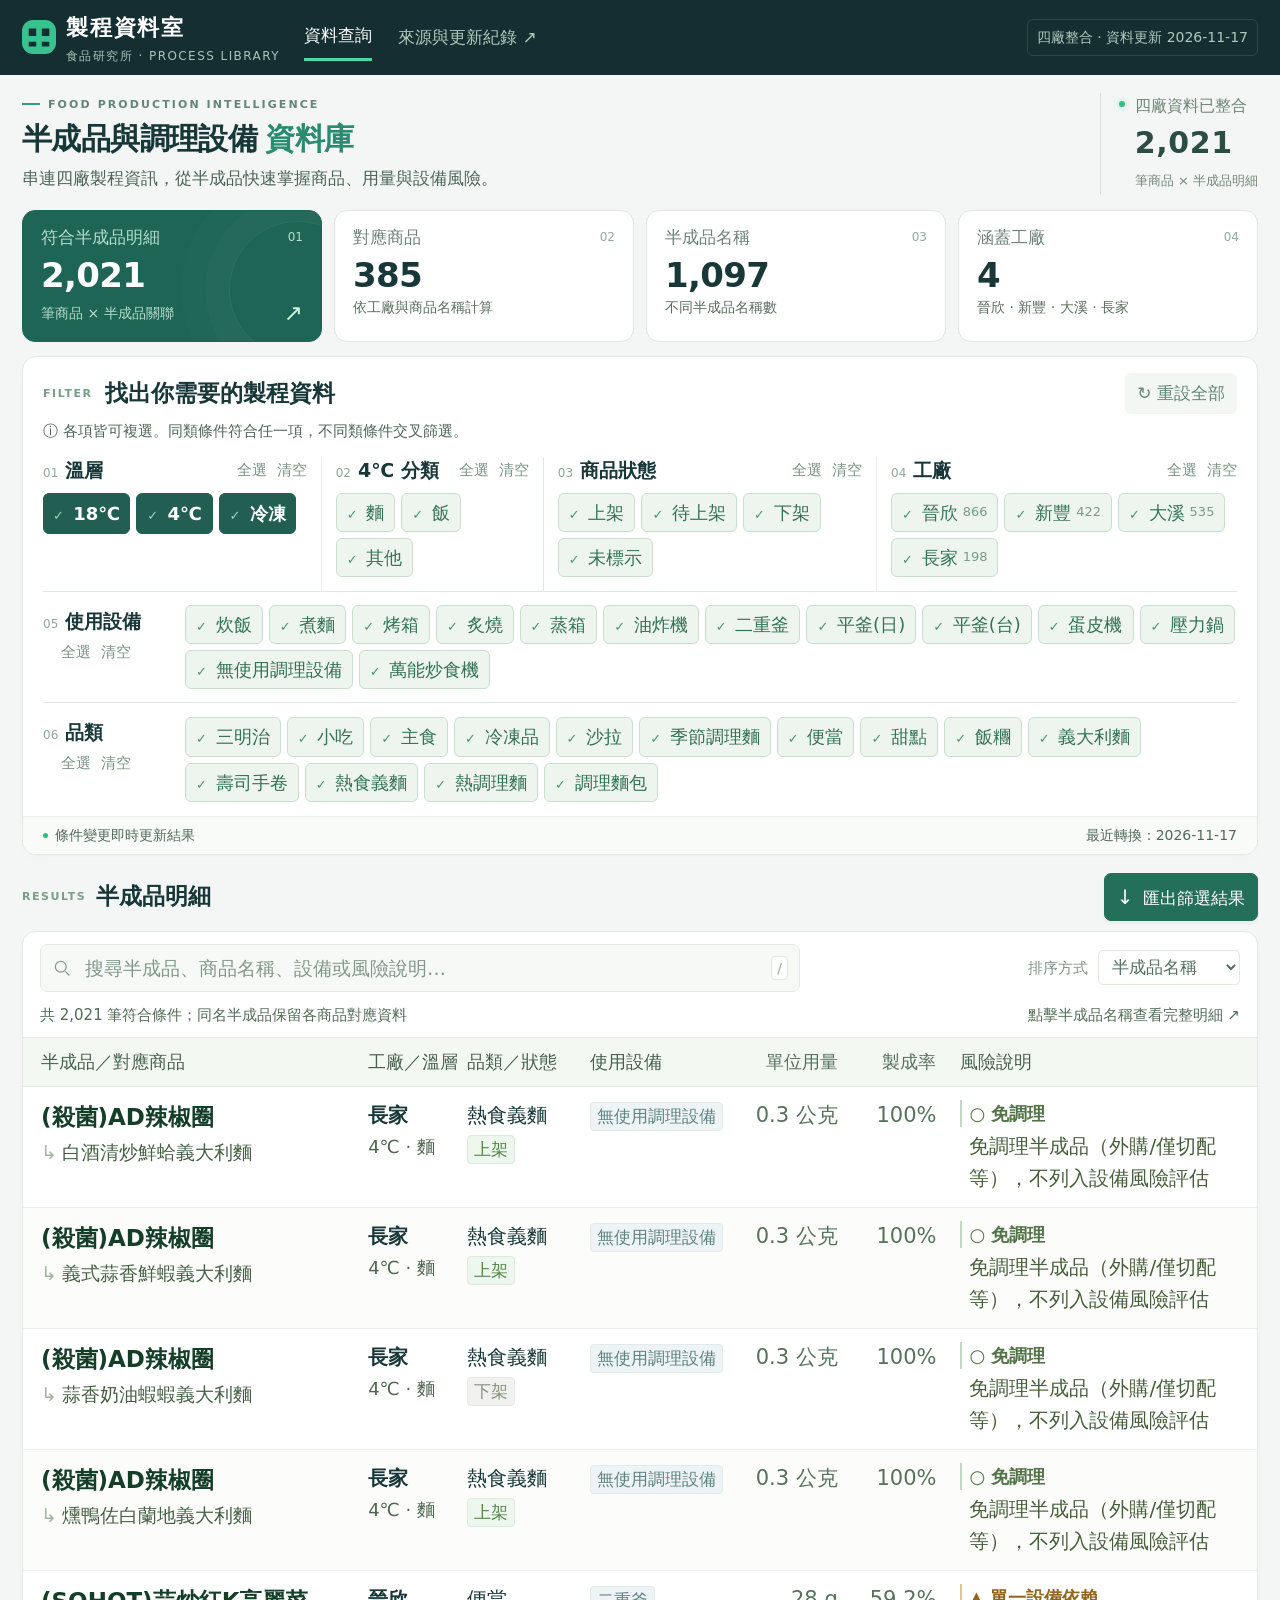
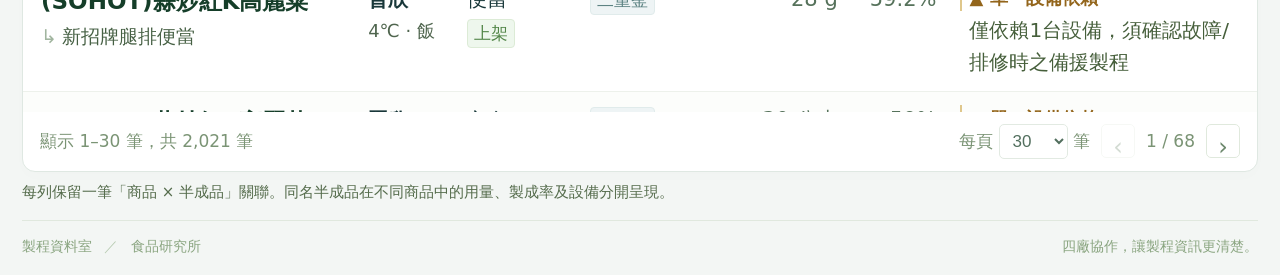
==== commit 13207c07: "Enhance process editor and styling Added new styles for process actions and editor functionality." ====
--- a/index.html
+++ b/index.html
@@ -24,6 +24,10 @@
 .workspace{max-width:none;width:100%;padding:0 22px}.top{min-height:70px;padding:10px 22px;gap:24px}.brand{font-size:22px}.brand small{font-size:12px;line-height:1.4}.logo{width:34px;height:34px}.top nav{min-height:40px}.top nav,.top nav button{font-size:17px}.edition{font-size:14px;padding:6px 9px}.intro{padding:18px 0 16px}.intro h1{font-size:30px;line-height:1.35;margin:6px 0}.intro p{font-size:17px;line-height:1.5}.eyebrow,.section-kicker{font-size:11px}.intro-count{font-size:16px;padding-left:18px}.intro-count strong{font-size:30px}.intro-count small{font-size:13px}.stats{gap:12px;margin-bottom:14px}.stats>div{padding:13px 18px 11px}.stats>div>span{font-size:17px}.stats strong{font-size:34px;margin:7px 0 5px}.stats small{font-size:14px;line-height:1.45}.stats i{font-size:12px}.filter-title{padding:16px 20px 0;gap:12px}.filter-title h2,.results-top h2{font-size:23px}.filter-help{font-size:15px;line-height:1.5;padding:0 20px;margin:6px 0 14px}#filter-groups{grid-template-columns:1fr .8fr 1.2fr 1.3fr;margin:0 20px}.filter-group{padding:0 14px 14px 0}.filter-group+.filter-group{padding-left:14px}.filter-group:nth-child(3){border-top:0;border-left:1px solid var(--line);padding:0 14px 14px}.filter-group:nth-child(4){border-top:0;padding:0 0 14px 14px}.group-head{gap:8px;margin-bottom:9px}.group-head h3{font-size:19px!important;line-height:1.4}.step{font-size:12px}.group-actions button{font-size:15px!important;min-height:26px}.group-actions{gap:10px}.options{gap:6px}.option{font-size:18px!important;line-height:1.4;padding:6px 10px;min-height:36px}.option.counted .count{font-size:13px}.tick{font-size:13px}.filter-group[data-group=temp] .option{min-width:77px;padding:7px 9px}.filter-group[data-group=equipment],.filter-group[data-group=category]{display:grid;grid-template-columns:130px minmax(0,1fr);gap:12px;padding:13px 0;border-left:0;border-top:1px solid var(--line)}.filter-group[data-group=equipment] .group-head,.filter-group[data-group=category] .group-head{display:block;padding-top:3px}.filter-group[data-group=equipment] .group-actions,.filter-group[data-group=category] .group-actions{margin:4px 0 0 18px}.category-options{max-height:125px}.filter-bottom{font-size:14px;padding:8px 20px;line-height:1.5}.text-button,.button{font-size:17px!important;min-height:36px;padding:7px 12px}.results{margin-top:18px}.results-top{margin-bottom:10px}.results-top>div{gap:10px}.search-row{padding:12px 17px;gap:12px}.search{min-height:43px;padding:7px 11px;width:min(760px,72%)}.search input{font-size:19px!important}.search svg{width:20px;height:20px}kbd{font-size:14px}.sort-label{font-size:15px}select{font-size:17px!important;min-height:35px;padding:5px 9px}.table-title{padding:0 17px 10px;gap:10px}.table-title p,.table-title>span{font-size:15px!important;line-height:1.5}.table-scroll{max-height:75vh}table{min-width:1230px;table-layout:fixed}th{font-size:18px!important;line-height:1.45;padding:11px 12px}td{font-size:20px!important;padding:13px 12px;line-height:1.5;overflow-wrap:anywhere}th:first-child{width:27%;padding-left:18px}td:first-child{padding-left:18px}th:nth-child(2){width:8%}th:nth-child(3){width:10%}th:nth-child(4){width:13%}th:nth-child(5){width:9%}th:nth-child(6){width:8%}th:last-child{width:25%;padding-right:18px}td:last-child{padding-right:18px}.half-link{font-size:23px!important;line-height:1.5}.product-name{font-size:19px!important;line-height:1.55;margin-top:4px}.secondary-text{font-size:18px!important;line-height:1.5;margin-top:3px}td.number{font-size:21px!important}.badge{font-size:17px!important;padding:2px 6px;line-height:1.4}.equipment{min-width:0;gap:2px}.risk-label{font-size:18px!important;line-height:1.5;margin-bottom:3px;padding-left:7px}.risk-text{font-size:20px!important;line-height:1.6;padding-left:9px}.pagination{font-size:17px!important;padding:12px 17px}.pagination>div{gap:11px}.page-button{width:34px;height:34px;font-size:24px}.footnote{font-size:15px;line-height:1.5;margin:9px 0 17px}.site-footer{font-size:14px;padding:13px 0 16px}.active-tag{font-size:16px;padding:4px 10px;line-height:1.4}dialog{max-width:980px;padding:24px}.dialog-head h2{font-size:27px}dl{font-size:20px!important;grid-template-columns:150px minmax(0,1fr);line-height:1.6}dt,dd{padding:9px 0}.source-note{font-size:19px;line-height:1.65}.source-files{font-size:17px;line-height:1.6}.source-table{table-layout:auto;min-width:0}.source-table th,.source-table td{font-size:18px!important;padding:8px 7px}
 @media(max-width:1100px){#filter-groups{grid-template-columns:1fr 1fr}.filter-group:nth-child(3){border-left:0;border-top:1px solid var(--line);padding:14px 14px 14px 0}.filter-group:nth-child(4){border-top:1px solid var(--line);padding-top:14px}.filter-group[data-group=equipment],.filter-group[data-group=category]{grid-column:1/-1}.search{width:100%}.edition{display:none}.intro-count{display:none}}
 @media(max-width:650px){.workspace{padding:0 12px}.top{padding:10px 15px;min-height:65px;gap:12px}.brand{font-size:21px}.brand small{font-size:11px}.top nav button{font-size:15px}.intro{padding:16px 2px}.intro h1{font-size:27px}.intro p{font-size:16px}.stats{gap:8px}.stats>div{padding:12px}.stats>div>span{font-size:16px}.stats strong{font-size:30px}.stats small{font-size:13px}.filter-title{padding:15px 15px 0}.filter-title h2{font-size:22px}.filter-help{padding:0 15px;font-size:14px;line-height:1.6}#filter-groups{grid-template-columns:1fr;margin:0 15px}.filter-group,.filter-group+.filter-group,.filter-group:nth-child(3),.filter-group:nth-child(4){border-left:0;border-top:1px solid var(--line);padding:13px 0}.filter-group:first-child{border-top:0}.filter-group[data-group=equipment],.filter-group[data-group=category]{display:block;padding:13px 0}.filter-group[data-group=equipment] .group-head,.filter-group[data-group=category] .group-head{display:flex}.filter-group[data-group=equipment] .group-actions,.filter-group[data-group=category] .group-actions{margin:0}.group-head h3{font-size:19px!important}.option{font-size:18px!important;padding:6px 10px;min-height:36px}.filter-bottom{font-size:13px;padding:9px 15px}.text-button,.button{font-size:16px!important}.category-options{max-height:150px}.results-top h2{font-size:22px}.search-row{padding:12px 14px}.search input{font-size:18px!important}.table-title{padding:0 14px 10px}.table-title p{font-size:14px!important}.pagination{font-size:16px!important;padding:13px 14px}.footnote{font-size:14px}.site-footer{font-size:13px}dialog{padding:20px 16px}.dialog-head h2{font-size:25px}dl{display:block}dt{font-size:18px}dd{font-size:20px}.source-note{font-size:18px}.source-files{font-size:16px}.source-table th,.source-table td{font-size:16px!important}}
+</style><style>
+.semi-tabs{display:flex;gap:8px;flex-wrap:wrap;border-bottom:1px solid var(--line);margin:20px 0}.semi-tabs button{border:0;border-bottom:3px solid transparent;background:none;padding:12px 18px;color:var(--muted);font-size:20px}.semi-tabs button[aria-selected=true]{color:var(--green);border-bottom-color:var(--green);font-weight:bold}.semi-tabs button:focus-visible{outline:2px solid var(--green)}#dialog-body [hidden]{display:none!important}.semi-empty{padding:36px 16px;color:var(--muted);text-align:center}.semi-source{font-size:15px;color:var(--muted);overflow-wrap:anywhere;line-height:1.7}.process-scroll{overflow:auto;max-height:65vh}.process-original{width:100%;min-width:780px;display:block}.process-sheet{min-width:800px;width:100%;table-layout:fixed;border:1px solid #222;color:#18375e;background:white}.process-sheet th,.process-sheet td{font-family:"Microsoft JhengHei",sans-serif!important;font-size:17px!important;font-weight:400!important;padding:5px 7px!important;line-height:1.65!important;border-right:1px solid #222;border-bottom:1px dotted #333;white-space:pre-wrap;background:white!important;vertical-align:middle}.process-sheet th{text-align:center;border-bottom:1px solid #222;position:static}.process-sheet td:nth-child(1),.process-sheet td:nth-child(2){text-align:center}.process-sheet td.standard-highlight{background:#ffff00!important}.process-sheet tr:hover,.process-sheet tr:nth-child(even){background:white}.flowcell{display:flex;align-items:center;gap:8px}.flowcell>span{min-width:75px;flex:1}.ingredient{padding:9px;background:#ffff99;border:1px solid #6e93ba;text-align:left;font-size:15px;flex:2}.photo-actions{display:flex;gap:12px;align-items:center;flex-wrap:wrap}.photo-help{font-size:17px;line-height:1.7;color:var(--muted)}.photo-gallery{display:grid;grid-template-columns:repeat(auto-fit,minmax(230px,1fr));gap:20px}.photo-gallery figure{margin:0;border:1px solid var(--line);border-radius:10px;padding:12px}.photo-gallery img{width:100%;height:260px;object-fit:contain}.photo-gallery figcaption{overflow-wrap:anywhere;font-size:16px;margin:10px 0}#semi-photo-status{font-size:17px;color:var(--green)}
+</style><style>
+.process-actions{display:flex;flex-wrap:wrap;align-items:center;gap:10px;margin-bottom:12px}.process-help{font-size:16px;color:var(--muted);line-height:1.7}#process-status,#process-save-status{font-size:18px;line-height:1.7;color:#286b57}.process-edit-scroll{overflow:auto}.process-edit-table{min-width:900px;width:100%;table-layout:fixed}.process-edit-table th,.process-edit-table td{width:auto!important;padding:8px!important;font-size:17px!important}.process-edit-table th:last-child{width:100px!important}.process-edit-table textarea{width:100%;resize:vertical;font:17px "Microsoft JhengHei",sans-serif;min-height:105px;line-height:1.5;border:1px solid #b9cfc1;border-radius:5px;padding:8px;color:var(--ink)}#process-editor{border:2px solid #bcd9ca;border-radius:10px;padding:18px;margin-top:22px;background:#f8fbf8}#process-editor h3{margin:18px 0 12px;font-size:22px}#process-editor>label{display:block;font-size:18px;line-height:1.7}#process-detected{display:block;width:100%;padding:8px;border:1px solid #bdd1c5;border-radius:5px;margin:5px 0 15px}.process-setting-inputs{display:grid;grid-template-columns:1fr 1fr;gap:14px}.process-setting-inputs label{display:flex;flex-direction:column;gap:7px}.process-setting-inputs textarea{font:18px "Microsoft JhengHei",sans-serif;width:100%;padding:10px;border:1px solid #bdd1c5;border-radius:5px;resize:vertical}.process-review-check{padding:18px 0;line-height:1.8}.process-review-check input{width:20px;height:20px;vertical-align:middle;margin-right:8px}.process-review-images{display:flex;gap:12px;overflow:auto;margin:14px 0}.process-review-images a{min-width:340px;flex:1}.process-review-images img{max-width:100%;max-height:550px;object-fit:contain}.process-source-images{margin-top:14px;font-size:18px}.process-source-images img{display:block;width:100%;height:auto;margin:12px 0}.process-warnings{color:#865a14;background:#fff4d7;padding:14px 14px 14px 35px;font-size:17px;line-height:1.8}#process-editor button{border-radius:5px;padding:7px 10px;margin:3px;font-size:17px}button:disabled{opacity:.5;cursor:default}@media(max-width:650px){.process-setting-inputs{grid-template-columns:1fr}#process-editor{padding:12px}.process-review-images a{min-width:260px}}
 </style></head><body>
 <header class="top"><a class="brand" href="./"><span class="logo" aria-hidden="true"><svg viewBox="0 0 32 32"><path d="M5 7h8v8H5zm14 0h8v8h-8zM5 21h8v5H5zm14 0h8v5h-8z" fill="currentColor"/></svg></span><span>製程資料室<small>食品研究所 · PROCESS LIBRARY</small></span></a><nav><span class="nav-active">資料查詢</span><button id="source-open">來源與更新紀錄 ↗</button></nav><span class="edition" id="edition">四廠整合</span></header>
 <main class="workspace"><section class="intro"><div><div class="eyebrow"><span></span>FOOD PRODUCTION INTELLIGENCE</div><h1>半成品與調理設備<span>資料庫</span></h1><p>串連四廠製程資訊，從半成品快速掌握商品、用量與設備風險。</p></div><div class="intro-count"><div class="live-dot"></div><span>四廠資料已整合<strong id="total">—</strong><small>筆商品 × 半成品明細</small></span></div></section>
@@ -120,6 +124,150 @@
 $('#search').oninput=()=>update();$('#sort').onchange=()=>update();
 $('#page-size').onchange=()=>{pageSize=Number($('#page-size').value);page=1;render();};
 $('#prev').onclick=()=>{page--;render();};$('#next').onclick=()=>{page++;render();};
+const processCatalog=[{"half": "112年煮醬油炊飯液", "product": "淡麗清酒蒸蛤蜊烤飯糰", "factory": "晉欣", "sheet": "112年煮醬油炊飯液(調1)", "source": "1131127淡麗清酒蒸蛤蜊烤飯糰.確認版(11)D05飯體配方及烤溫調整.xlsx", "html": "<div class=\"process-scroll\"><table class=\"process-sheet\"><colgroup><col style=\"width:34%\"><col style=\"width:22%\"><col style=\"width:44%\"></colgroup><tbody><tr><th>作業工程</th><th>管理基準</th><th>作業工程（文章）</th></tr><tr><td><div class=\"flowcell\"><span>二重釜</span><div class=\"ingredient\">水、焦糖色素JM、萬家香油膏、醇米霖(MIRIN)、柴魚粉DCL-SW</div></div></td><td></td><td>․二重釜開蒸氣。</td></tr><tr><td><div class=\"flowcell\"><span>  ↓←</span></div></td><td></td><td>‧二重釜加入水、焦糖色素JM、萬家香油膏</td></tr><tr><td><div class=\"flowcell\"><span>↓</span></div></td><td></td><td>、醇米霖(MIRIN)、柴魚粉DCL-SW。</td></tr><tr><td><div class=\"flowcell\"><span>↓</span></div></td><td></td><td></td></tr><tr><td><div class=\"flowcell\"><span>↓</span></div></td><td></td><td></td></tr><tr><td><div class=\"flowcell\"><span>攪拌並加熱</span></div></td><td></td><td>‧使用打蛋器攪拌並加熱。</td></tr><tr><td><div class=\"flowcell\"><span>↓</span></div></td><td>使用打蛋器</td><td>※部分水先與焦糖色素JM混合均勻再投入。</td></tr><tr><td><div class=\"flowcell\"><span>↓</span></div></td><td>攪拌均勻</td><td></td></tr><tr><td><div class=\"flowcell\"><span>加熱至70-80℃</span></div></td><td>水溫70-80℃</td><td>‧加熱至70-80℃，關蒸氣。</td></tr><tr><td><div class=\"flowcell\"><span>關蒸氣</span><div class=\"ingredient\">金饌 X-022</div></div></td><td></td><td>‧拌均勻至無結塊。</td></tr><tr><td><div class=\"flowcell\"><span>  ↓←</span></div></td><td></td><td>‧再加入金饌 X-022 並使用打蛋器攪拌均勻。</td></tr><tr><td><div class=\"flowcell\"><span>↓</span></div></td><td></td><td></td></tr><tr><td><div class=\"flowcell\"><span>打蛋器打散</span></div></td><td>可開蒸氣幫助</td><td>‧拌均勻至無結塊。</td></tr><tr><td><div class=\"flowcell\"><span>↓</span></div></td><td>溶解，但水溫</td><td>‧充分攪拌均勻，可開蒸氣幫助溶解，但水溫不</td></tr><tr><td><div class=\"flowcell\"><span>↓</span></div></td><td>不可超過80℃</td><td>可超過80℃。</td></tr><tr><td><div class=\"flowcell\"><span>格籃</span></div></td><td></td><td></td></tr><tr><td><div class=\"flowcell\"><span>↓</span></div></td><td></td><td>‧倒入容器後，完整覆蓋。</td></tr><tr><td><div class=\"flowcell\"><span>↓</span></div></td><td></td><td>‧容器需每日清洗、消毒、殺菌。</td></tr><tr><td><div class=\"flowcell\"><span>完整覆蓋</span></div></td><td></td><td>‧完整覆蓋。</td></tr><tr><td><div class=\"flowcell\"><span>↓</span></div></td><td></td><td></td></tr><tr><td><div class=\"flowcell\"><span>備用</span></div></td><td></td><td>‧備用。</td></tr></tbody></table></div>", "settings": ["指示書未標示", "指示書未標示", "指示書未標示", "指示書未標示"]}, {"half": "112年煮醬油炊飯", "product": "淡麗清酒蒸蛤蜊烤飯糰", "factory": "晉欣", "sheet": "112年煮醬油炊飯(調2)", "source": "1131127淡麗清酒蒸蛤蜊烤飯糰.確認版(11)D05飯體配方及烤溫調整.xlsx", "html": "<div class=\"process-scroll\"><table class=\"process-sheet\"><colgroup><col style=\"width:34%\"><col style=\"width:22%\"><col style=\"width:44%\"></colgroup><tbody><tr><th>作業工程</th><th>管理基準</th><th>作業工程（文章）</th></tr><tr><td><div class=\"flowcell\"><span>米倉</span><div class=\"ingredient\">台南11號白米(一等/億東)</div></div></td><td></td><td>․依現場米種選擇米倉。</td></tr><tr><td><div class=\"flowcell\"><span>    </span></div></td><td></td><td>․必須於碾米後１個月以内使用。</td></tr><tr><td><div class=\"flowcell\"><span>洗米機</span></div></td><td></td><td>․洗米程度約2~4分，仍須視洗米方式(機械)判定。</td></tr><tr><td><div class=\"flowcell\"><span>    </span><div class=\"ingredient\">泡米水</div></div></td><td></td><td></td></tr><tr><td><div class=\"flowcell\"><span>浸泡槽</span></div></td><td>浸泡時間60分鐘</td><td>․評估氣温、水溫後視必要調整40-60分鐘浸泡時間。</td></tr><tr><td><div class=\"flowcell\"><span>    </span><div class=\"ingredient\">浸泡米、水、112年煮醬油炊飯液、大成大豆沙拉油、米飯酢</div></div></td><td></td><td>․水溫與生米之温度差10℃以内。</td></tr><tr><td><div class=\"flowcell\"><span>瀝乾</span></div></td><td>請手動濾水</td><td></td></tr><tr><td><div class=\"flowcell\"><span>    </span></div></td><td>浸泡米加水後20~25℃</td><td>․炊飯鍋放入浸泡米、水、112年煮醬油炊飯液、</td></tr><tr><td><div class=\"flowcell\"><span>連續式炊飯機</span></div></td><td>加熱沸点98℃以上</td><td>  大成大豆沙拉油、米飯酢。</td></tr><tr><td><div class=\"flowcell\"><span>    </span></div></td><td>加熱後約10~13分處沸騰状態</td><td>․40鍋隧道爐全程30分鐘（開1-8盞爐火）、</td></tr><tr><td><div class=\"flowcell\"><span>悶煮</span></div></td><td>悶飯20~25分鐘</td><td>  60鍋隧道爐全程30分鐘（開1-15盞爐火）。</td></tr><tr><td><div class=\"flowcell\"><span>    </span></div></td><td>悶飯温度90℃以上</td><td>․爐火依飯體與機台狀況做調整。</td></tr><tr><td><div class=\"flowcell\"><span>鬆飯機</span></div></td><td>鬆飯1分鐘</td><td>․攪拌、控制在不産生大量蒸氣的狀態下初步散熱。</td></tr><tr><td><div class=\"flowcell\"><span>    </span></div></td><td></td><td></td></tr><tr><td><div class=\"flowcell\"><span>格籃</span></div></td><td></td><td>․裝入格籃中二段冷卻，溫度達70度以下即可真空冷卻。</td></tr><tr><td><div class=\"flowcell\"><span>    </span></div></td><td></td><td>․格籃鋪上裝飯袋，噴75%酒精殺菌。</td></tr><tr><td><div class=\"flowcell\"><span>真空冷卻</span></div></td><td>中心溫度28±2℃</td><td>․熱飯須於30分鐘以内冷卻。</td></tr><tr><td><div class=\"flowcell\"><span>    </span></div></td><td></td><td>․真空冷卻至食品品溫28±2℃。(設定徐壓徐冷)</td></tr><tr><td><div class=\"flowcell\"><span></span></div></td><td></td><td></td></tr><tr><td><div class=\"flowcell\"><span>米飯暫存室保管</span></div></td><td>覆蓋後18℃保管</td><td>․放置於米飯暫存室18℃保管。</td></tr></tbody></table></div>", "settings": ["指示書未標示", "指示書未標示", "中心溫度28±2℃", "覆蓋後18℃保管"]}, {"half": "攪碎蒜仁", "product": "淡麗清酒蒸蛤蜊烤飯糰", "factory": "晉欣", "sheet": "攪碎蒜仁(調3)", "source": "1131127淡麗清酒蒸蛤蜊烤飯糰.確認版(11)D05飯體配方及烤溫調整.xlsx", "html": "<div class=\"process-scroll\"><table class=\"process-sheet\"><colgroup><col style=\"width:34%\"><col style=\"width:22%\"><col style=\"width:44%\"></colgroup><tbody><tr><th>作業工程</th><th>管理基準</th><th>作業工程（文章）</th></tr><tr><td><div class=\"flowcell\"><span>容器</span></div></td><td></td><td></td></tr><tr><td><div class=\"flowcell\"><span></span></div></td><td></td><td></td></tr><tr><td><div class=\"flowcell\"><span>前處理</span></div></td><td></td><td></td></tr><tr><td><div class=\"flowcell\"><span></span></div></td><td></td><td></td></tr><tr><td><div class=\"flowcell\"><span>挑選</span></div></td><td></td><td>˙蒜仁剔除腐爛物料。</td></tr><tr><td><div class=\"flowcell\"><span></span></div></td><td></td><td></td></tr><tr><td><div class=\"flowcell\"><span>攪碎機</span></div></td><td></td><td>˙蒜仁放入攪碎機進行攪碎。</td></tr><tr><td><div class=\"flowcell\"><span></span></div></td><td></td><td></td></tr><tr><td><div class=\"flowcell\"><span>攪碎</span></div></td><td>小於0.5cm</td><td>˙將挑選後的蒜仁攪碎成小於0.5cm大小。</td></tr><tr><td><div class=\"flowcell\"><span></span></div></td><td></td><td></td></tr><tr><td><div class=\"flowcell\"><span>格籃</span></div></td><td></td><td>˙使用二格籃鋪上裝飯袋，噴灑75%酒精。</td></tr><tr><td><div class=\"flowcell\"><span></span></div></td><td></td><td></td></tr><tr><td><div class=\"flowcell\"><span>冷藏備用</span></div></td><td>10℃以下保存</td><td>˙覆蓋後10℃以下冷藏保存。</td></tr></tbody></table></div>", "settings": ["指示書未標示", "指示書未標示", "指示書未標示", "指示書未標示"]}, {"half": "蔥花", "product": "淡麗清酒蒸蛤蜊烤飯糰", "factory": "晉欣", "sheet": "蔥花(調4)", "source": "1131127淡麗清酒蒸蛤蜊烤飯糰.確認版(11)D05飯體配方及烤溫調整.xlsx", "html": "<div class=\"process-scroll\"><table class=\"process-sheet\"><colgroup><col style=\"width:34%\"><col style=\"width:22%\"><col style=\"width:44%\"></colgroup><tbody><tr><th>作業工程</th><th>管理基準</th><th>作業工程（文章）</th></tr><tr><td><div class=\"flowcell\"><span>容器</span></div></td><td></td><td></td></tr><tr><td><div class=\"flowcell\"><span></span></div></td><td></td><td></td></tr><tr><td><div class=\"flowcell\"><span>前處理</span></div></td><td></td><td>˙青蔥先去頭尾。</td></tr><tr><td><div class=\"flowcell\"><span></span></div></td><td></td><td></td></tr><tr><td><div class=\"flowcell\"><span>挑選</span></div></td><td></td><td>˙撥去外葉及爛葉、及附著葉面的異物。</td></tr><tr><td><div class=\"flowcell\"><span></span></div></td><td></td><td></td></tr><tr><td><div class=\"flowcell\"><span>清洗</span></div></td><td></td><td>˙青蔥於未分切前應先以清水沖洗外部。</td></tr><tr><td><div class=\"flowcell\"><span></span></div></td><td></td><td></td></tr><tr><td><div class=\"flowcell\"><span>分切</span></div></td><td>切成每段長0.5cm</td><td>˙將清洗後的青蔥，每段切0.5cm。</td></tr><tr><td><div class=\"flowcell\"><span></span></div></td><td></td><td></td></tr><tr><td><div class=\"flowcell\"><span>格籃</span></div></td><td></td><td>˙使用二格籃鋪上裝飯袋，噴灑75%酒精。</td></tr><tr><td><div class=\"flowcell\"><span></span></div></td><td></td><td></td></tr><tr><td><div class=\"flowcell\"><span>冷藏備用</span></div></td><td>10℃以下保存</td><td>˙覆蓋後10℃以下冷藏保存。</td></tr></tbody></table></div>", "settings": ["指示書未標示", "指示書未標示", "指示書未標示", "指示書未標示"]}, {"half": "112年蒸花蛤", "product": "淡麗清酒蒸蛤蜊烤飯糰", "factory": "晉欣", "sheet": "112年蒸花蛤(調5)", "source": "1131127淡麗清酒蒸蛤蜊烤飯糰.確認版(11)D05飯體配方及烤溫調整.xlsx", "html": "<div class=\"process-scroll\"><table class=\"process-sheet\"><colgroup><col style=\"width:34%\"><col style=\"width:22%\"><col style=\"width:44%\"></colgroup><tbody><tr><th>作業工程</th><th>管理基準</th><th>作業工程（文章）</th></tr><tr><td><div class=\"flowcell\"><span>熟凍去殼花蛤肉(M)</span></div></td><td></td><td>˙熟凍去殼花蛤肉(M)不須解凍。</td></tr><tr><td><div class=\"flowcell\"><span>↓</span><div class=\"ingredient\">水、愛味加能-7 、黑松白鹿清酒、公賣局紅標料理米酒6L</div></div></td><td></td><td></td></tr><tr><td><div class=\"flowcell\"><span>拆封</span></div></td><td></td><td>˙熟凍去殼花蛤肉(M)拆外包裝，裝在裝飯袋中。</td></tr><tr><td><div class=\"flowcell\"><span>   ↓←</span></div></td><td></td><td>˙拆封前外袋先以75%酒精消毒。</td></tr><tr><td><div class=\"flowcell\"><span>平鋪</span></div></td><td></td><td>˙水、愛味加能-7 、黑松白鹿清酒、公賣局紅標料理</td></tr><tr><td><div class=\"flowcell\"><span>↓</span></div></td><td></td><td>米酒6L 均勻混合後，投入裝飯袋中。</td></tr><tr><td><div class=\"flowcell\"><span>蒸箱</span></div></td><td></td><td>˙推入蒸箱。</td></tr><tr><td><div class=\"flowcell\"><span>↓</span></div></td><td></td><td></td></tr><tr><td><div class=\"flowcell\"><span>蒸</span></div></td><td>蒸40分鐘</td><td>‧蒸40分鐘。</td></tr><tr><td><div class=\"flowcell\"><span>↓</span></div></td><td>中心溫度85℃以上</td><td></td></tr><tr><td><div class=\"flowcell\"><span>撈起</span></div></td><td></td><td>˙將蒸花蛤撈起，自然瀝乾。</td></tr><tr><td><div class=\"flowcell\"><span>↓</span></div></td><td></td><td></td></tr><tr><td><div class=\"flowcell\"><span>格籃</span></div></td><td></td><td>‧使用二格籃鋪上裝飯袋，噴75%酒精。</td></tr><tr><td><div class=\"flowcell\"><span>↓</span></div></td><td></td><td></td></tr><tr><td><div class=\"flowcell\"><span>真空冷卻</span></div></td><td>中心溫度25℃以下</td><td>˙推入真空冷卻。</td></tr><tr><td><div class=\"flowcell\"><span>↓</span></div></td><td></td><td>˙冷卻至食品中心溫25℃以下。</td></tr><tr><td><div class=\"flowcell\"><span>↓</span></div></td><td></td><td></td></tr><tr><td><div class=\"flowcell\"><span>冷藏保管</span></div></td><td>10℃以下保管</td><td>˙完整覆蓋後，於10℃以下冷藏保管。</td></tr></tbody></table></div>", "settings": ["指示書未標示", "指示書未標示", "中心溫度25℃以下", "10℃以下保管"]}, {"half": "112年蒸花蛤-汁", "product": "淡麗清酒蒸蛤蜊烤飯糰", "factory": "晉欣", "sheet": "112年蒸花蛤-汁(調6)", "source": "1131127淡麗清酒蒸蛤蜊烤飯糰.確認版(11)D05飯體配方及烤溫調整.xlsx", "html": "<div class=\"process-scroll\"><table class=\"process-sheet\"><colgroup><col style=\"width:34%\"><col style=\"width:22%\"><col style=\"width:44%\"></colgroup><tbody><tr><th>作業工程</th><th>管理基準</th><th>作業工程（文章）</th></tr><tr><td><div class=\"flowcell\"><span>熟凍去殼花蛤肉(M)</span></div></td><td></td><td>˙熟凍去殼花蛤肉(M)不須解凍。</td></tr><tr><td><div class=\"flowcell\"><span>↓</span><div class=\"ingredient\">水、愛味加能-7 、黑松白鹿清酒、公賣局紅標料理米酒6L</div></div></td><td></td><td></td></tr><tr><td><div class=\"flowcell\"><span>拆封</span></div></td><td></td><td>˙熟凍去殼花蛤肉(M)拆外包裝，裝在裝飯袋中。</td></tr><tr><td><div class=\"flowcell\"><span>   ↓←</span></div></td><td></td><td>˙拆封前外袋先以75%酒精消毒。</td></tr><tr><td><div class=\"flowcell\"><span>平鋪</span></div></td><td></td><td>˙水、愛味加能-7 、黑松白鹿清酒、公賣局紅標料理</td></tr><tr><td><div class=\"flowcell\"><span>↓</span></div></td><td></td><td>米酒6L 均勻混合後，投入裝飯袋中。</td></tr><tr><td><div class=\"flowcell\"><span>蒸箱</span></div></td><td></td><td>˙推入蒸箱。</td></tr><tr><td><div class=\"flowcell\"><span>↓</span></div></td><td></td><td></td></tr><tr><td><div class=\"flowcell\"><span>蒸</span></div></td><td>蒸40分鐘</td><td>‧蒸40分鐘。</td></tr><tr><td><div class=\"flowcell\"><span>↓</span></div></td><td>中心溫度85℃以上</td><td></td></tr><tr><td><div class=\"flowcell\"><span>過濾</span></div></td><td></td><td>˙花蛤撈除後，剩下蒸花蛤-汁，須過濾後才可到入</td></tr><tr><td><div class=\"flowcell\"><span>↓</span></div></td><td></td><td>格籃中。</td></tr><tr><td><div class=\"flowcell\"><span>格籃</span></div></td><td></td><td>‧使用二格籃鋪上裝飯袋，噴75%酒精。</td></tr><tr><td><div class=\"flowcell\"><span>↓</span></div></td><td></td><td></td></tr><tr><td><div class=\"flowcell\"><span>不須冷卻</span></div></td><td></td><td>˙不須真空冷卻。</td></tr><tr><td><div class=\"flowcell\"><span>↓</span></div></td><td></td><td></td></tr><tr><td><div class=\"flowcell\"><span>備用</span></div></td><td></td><td>˙備用。</td></tr></tbody></table></div>", "settings": ["指示書未標示", "指示書未標示", "不須冷卻", "指示書未標示"]}, {"half": "112年煮清酒醬", "product": "淡麗清酒蒸蛤蜊烤飯糰", "factory": "晉欣", "sheet": "112年煮清酒醬(調7)", "source": "1131127淡麗清酒蒸蛤蜊烤飯糰.確認版(11)D05飯體配方及烤溫調整.xlsx", "html": "<div class=\"process-scroll\"><table class=\"process-sheet\"><colgroup><col style=\"width:34%\"><col style=\"width:22%\"><col style=\"width:44%\"></colgroup><tbody><tr><th>作業工程</th><th>管理基準</th><th>作業工程（文章）</th></tr><tr><td><div class=\"flowcell\"><span>二重釜</span><div class=\"ingredient\">大成大豆沙拉油、新西蘭無鹽奶油(分切1kg)</div></div></td><td></td><td>˙二重釜開蒸氣。</td></tr><tr><td><div class=\"flowcell\"><span>    ↓←</span></div></td><td></td><td>˙投入大成大豆沙拉油、新西蘭無鹽奶油(分切1kg)，</td></tr><tr><td><div class=\"flowcell\"><span>加熱</span></div></td><td></td><td>加熱。</td></tr><tr><td><div class=\"flowcell\"><span>    ↓←</span><div class=\"ingredient\">攪碎蒜仁</div></div></td><td></td><td>˙投入攪碎蒜仁充分爆香。</td></tr><tr><td><div class=\"flowcell\"><span>爆香</span></div></td><td></td><td></td></tr><tr><td><div class=\"flowcell\"><span>↓</span><div class=\"ingredient\">萬家香金露醬油、112年蒸花蛤-汁、水-1、黑松白鹿清酒-1、淡路島藻鹽(業務用)Ver.3(t)20kg、愛味加能-7 、琥珀酸二鈉（干貝素SS-50 1K)、蔥花</div></div></td><td></td><td>˙投入萬家香金露醬油、112年蒸花蛤-汁、水-1、</td></tr><tr><td><div class=\"flowcell\"><span>   ↓←</span></div></td><td></td><td>黑松白鹿清酒-1、淡路島藻鹽(業務用)Ver.3(t)20kg</td></tr><tr><td><div class=\"flowcell\"><span>↓</span></div></td><td></td><td>、愛味加能-7 、琥珀酸二鈉（干貝素SS-50 1K)</td></tr><tr><td><div class=\"flowcell\"><span>↓</span></div></td><td></td><td>、蔥花，攪拌均勻。</td></tr><tr><td><div class=\"flowcell\"><span>攪拌均勻</span></div></td><td></td><td>※粉料先混合均勻再投入。</td></tr><tr><td><div class=\"flowcell\"><span>↓</span></div></td><td></td><td></td></tr><tr><td><div class=\"flowcell\"><span>沸騰</span><div class=\"ingredient\">豐盟牌低筋麵粉A、水-2</div></div></td><td>食品中心溫度85℃以上</td><td>˙沸騰。</td></tr><tr><td><div class=\"flowcell\"><span>   ↓←</span></div></td><td></td><td>˙投入豐盟牌低筋麵粉A、水-2 攪拌均勻。</td></tr><tr><td><div class=\"flowcell\"><span>↓</span><div class=\"ingredient\">益利醬PGHV、水-3</div></div></td><td></td><td>※豐盟牌低筋麵粉A、水-2投入前須先混和均勻。</td></tr><tr><td><div class=\"flowcell\"><span>   ↓←</span></div></td><td></td><td>˙投入益利醬PGHV、水-3 攪拌均勻。</td></tr><tr><td><div class=\"flowcell\"><span>攪拌均勻</span></div></td><td></td><td>※益利醬PGHV、水-3投入前須先混和均勻。</td></tr><tr><td><div class=\"flowcell\"><span>↓</span></div></td><td></td><td></td></tr><tr><td><div class=\"flowcell\"><span>沸騰關蒸氣</span></div></td><td></td><td>˙沸騰後關蒸氣。</td></tr><tr><td><div class=\"flowcell\"><span>↓</span></div></td><td></td><td></td></tr><tr><td><div class=\"flowcell\"><span>檢測糖鹽度</span><div class=\"ingredient\">黑松白鹿清酒-2</div></div></td><td class=\"standard-highlight\">檢測糖鹽度</td><td>˙檢測糖鹽度到設定值。</td></tr><tr><td><div class=\"flowcell\"><span>   ↓←</span></div></td><td class=\"standard-highlight\">鹽度：12.6-13.6</td><td>˙投入黑松白鹿清酒-2，攪拌均勻。</td></tr><tr><td><div class=\"flowcell\"><span>格籃</span></div></td><td class=\"standard-highlight\">糖度：14.6-15.6</td><td>˙人員須戴手套、噴酒精。</td></tr><tr><td><div class=\"flowcell\"><span>↓</span></div></td><td></td><td>․格籃需每日清洗消毒，鋪上裝飯袋，噴75%酒精。</td></tr><tr><td><div class=\"flowcell\"><span>真空冷卻</span></div></td><td>中心溫度18℃以下</td><td>˙真空冷卻至食品品溫18℃以下。</td></tr><tr><td><div class=\"flowcell\"><span>↓</span></div></td><td></td><td></td></tr><tr><td><div class=\"flowcell\"><span>冷藏保管</span></div></td><td>10℃以下保管</td><td>˙覆蓋後溫度10℃以下保管。</td></tr></tbody></table></div>", "settings": ["糖度：14.6-15.6", "鹽度：12.6-13.6", "中心溫度18℃以下", "10℃以下保管"]}, {"half": "113年拌清酒蛤蜊", "product": "淡麗清酒蒸蛤蜊烤飯糰", "factory": "晉欣", "sheet": "113年拌清酒蛤蜊(調8)", "source": "1131127淡麗清酒蒸蛤蜊烤飯糰.確認版(11)D05飯體配方及烤溫調整.xlsx", "html": "<div class=\"process-scroll\"><table class=\"process-sheet\"><colgroup><col style=\"width:34%\"><col style=\"width:22%\"><col style=\"width:44%\"></colgroup><tbody><tr><th>作業工程</th><th>管理基準</th><th>作業工程（文章）</th></tr><tr><td><div class=\"flowcell\"><span>容器</span><div class=\"ingredient\">112年煮清酒醬、112年蒸花蛤、愛味加能-7 、殺菌七味唐辛子(B0702AW6161)</div></div></td><td></td><td>˙於準備室進行。</td></tr><tr><td><div class=\"flowcell\"><span>↓</span></div></td><td></td><td></td></tr><tr><td><div class=\"flowcell\"><span>    ↓←</span></div></td><td></td><td>˙投入112年煮清酒醬、112年蒸花蛤、愛味</td></tr><tr><td><div class=\"flowcell\"><span>↓</span></div></td><td></td><td>加能-7、殺菌七味唐辛子(B0702AW6161) ，</td></tr><tr><td><div class=\"flowcell\"><span>攪拌均勻</span></div></td><td></td><td>並攪拌均勻。</td></tr><tr><td><div class=\"flowcell\"><span>↓</span></div></td><td></td><td>※粉料投入前須先混合均勻。</td></tr><tr><td><div class=\"flowcell\"><span>↓</span></div></td><td></td><td></td></tr><tr><td><div class=\"flowcell\"><span>容器</span></div></td><td></td><td>‧容器需每日清洗、消毒、殺菌。</td></tr><tr><td><div class=\"flowcell\"><span>↓</span></div></td><td></td><td></td></tr><tr><td><div class=\"flowcell\"><span>冷藏保存</span></div></td><td>10℃以下保管</td><td>‧覆蓋後食品中心溫度10℃以下保管。</td></tr></tbody></table></div>", "settings": ["指示書未標示", "指示書未標示", "指示書未標示", "10℃以下保管"]}, {"half": "113年清酒蛤蜊飯糰-成型", "product": "淡麗清酒蒸蛤蜊烤飯糰", "factory": "晉欣", "sheet": "113年清酒蛤蜊飯糰-成型(調9)", "source": "1131127淡麗清酒蒸蛤蜊烤飯糰.確認版(11)D05飯體配方及烤溫調整.xlsx", "html": "<div class=\"process-scroll\"><table class=\"process-sheet\"><colgroup><col style=\"width:34%\"><col style=\"width:22%\"><col style=\"width:44%\"></colgroup><tbody><tr><th>作業工程</th><th>管理基準</th><th>作業工程（文章）</th></tr><tr><td><div class=\"flowcell\"><span>GKK飯糰機</span></div></td><td></td><td></td></tr><tr><td><div class=\"flowcell\"><span>↓</span><div class=\"ingredient\">112年煮醬油炊飯、113年拌清酒蛤蜊</div></div></td><td></td><td></td></tr><tr><td><div class=\"flowcell\"><span>  ↓←</span></div></td><td></td><td></td></tr><tr><td><div class=\"flowcell\"><span>成型</span></div></td><td></td><td></td></tr><tr><td><div class=\"flowcell\"><span>↓</span></div></td><td></td><td>․GKK飯糰機落 112年煮醬油炊飯 96g，中間放入</td></tr><tr><td><div class=\"flowcell\"><span>↓</span></div></td><td></td><td>113年拌清酒蛤蜊 24g。</td></tr><tr><td><div class=\"flowcell\"><span>收籃</span></div></td><td>使用半成品籃：</td><td></td></tr><tr><td><div class=\"flowcell\"><span>↓</span></div></td><td>30個/籃</td><td></td></tr><tr><td><div class=\"flowcell\"><span>冷藏保管</span></div></td><td>10℃以下保管</td><td>․覆蓋後溫度10℃以下保管</td></tr></tbody></table></div>", "settings": ["指示書未標示", "指示書未標示", "指示書未標示", "10℃以下保管"]}, {"half": "攪海苔清酒", "product": "淡麗清酒蒸蛤蜊烤飯糰", "factory": "晉欣", "sheet": "攪海苔清酒(調10)", "source": "1131127淡麗清酒蒸蛤蜊烤飯糰.確認版(11)D05飯體配方及烤溫調整.xlsx", "html": "<div class=\"process-scroll\"><table class=\"process-sheet\"><colgroup><col style=\"width:34%\"><col style=\"width:22%\"><col style=\"width:44%\"></colgroup><tbody><tr><th>作業工程</th><th>管理基準</th><th>作業工程（文章）</th></tr><tr><td><div class=\"flowcell\"><span>均質機</span></div></td><td></td><td></td></tr><tr><td><div class=\"flowcell\"><span></span></div></td><td></td><td>˙加入玉泉清酒0.6L、水、細切海苔 (2mm*5cm)至均質機。</td></tr><tr><td><div class=\"flowcell\"><span>均勻攪碎</span></div></td><td></td><td>˙攪拌過程，需刮壁，使細切海苔 (2mm*5cm)充分攪碎。</td></tr><tr><td><div class=\"flowcell\"><span></span></div></td><td></td><td></td></tr><tr><td><div class=\"flowcell\"><span>攪碎</span></div></td><td>0.5cm左右</td><td>˙攪碎程度約0.5cm左右。</td></tr><tr><td><div class=\"flowcell\"><span></span></div></td><td></td><td></td></tr><tr><td><div class=\"flowcell\"><span>格籃</span></div></td><td></td><td></td></tr><tr><td><div class=\"flowcell\"><span></span></div></td><td></td><td>˙人員須戴手套、噴酒精。</td></tr><tr><td><div class=\"flowcell\"><span></span></div></td><td></td><td>˙將格籃鋪上裝飯袋，噴75%酒精，裝入籃中。</td></tr><tr><td><div class=\"flowcell\"><span>冷藏保管</span></div></td><td>覆蓋後10℃以下保管</td><td>˙覆蓋後溫度10℃以下備用。</td></tr></tbody></table></div>", "settings": ["指示書未標示", "指示書未標示", "指示書未標示", "覆蓋後10℃以下保管"]}, {"half": "煮奶油海藻醬", "product": "淡麗清酒蒸蛤蜊烤飯糰", "factory": "晉欣", "sheet": "煮奶油海藻醬(調11)", "source": "1131127淡麗清酒蒸蛤蜊烤飯糰.確認版(11)D05飯體配方及烤溫調整.xlsx", "html": "<div class=\"process-scroll\"><img class=\"process-original\" src=\"[data-uri]\" alt=\"煮奶油海藻醬調理頁：作業工程、管理基準與作業工程文章\"></div>", "settings": ["糖度:20.0-21.0", "鹽度:17.0-18.0", "中心溫度18℃以下", "10℃以下保管"]}, {"half": "113年烤蛤蜊飯糰", "product": "淡麗清酒蒸蛤蜊烤飯糰", "factory": "晉欣", "sheet": "113年烤蛤蜊飯糰(調12)", "source": "1131127淡麗清酒蒸蛤蜊烤飯糰.確認版(11)D05飯體配方及烤溫調整.xlsx", "html": "<div class=\"process-scroll\"><table class=\"process-sheet\"><colgroup><col style=\"width:34%\"><col style=\"width:22%\"><col style=\"width:44%\"></colgroup><tbody><tr><th>作業工程</th><th>管理基準</th><th>作業工程（文章）</th></tr><tr><td><div class=\"flowcell\"><span>隧道式烤爐</span></div></td><td>烤爐預熱</td><td>˙溫度：275℃、上風:100、下風:100</td></tr><tr><td><div class=\"flowcell\"><span>    ↓←</span></div></td><td></td><td>  時間：02分00秒</td></tr><tr><td><div class=\"flowcell\"><span>烤盤抹油</span></div></td><td>太多易造成飯體過油</td><td>˙烤盤均勻抹上大成大豆沙拉油，油量為均勻抹</td></tr><tr><td><div class=\"flowcell\"><span>↓</span></div></td><td></td><td>上薄薄一層油為主。</td></tr><tr><td><div class=\"flowcell\"><span>烤盤預熱</span></div></td><td></td><td>˙烤盤進烤箱預熱，確保烤盤溫度達130℃以上。</td></tr><tr><td><div class=\"flowcell\"><span>113年清酒蛤蜊飯糰-成型</span></div></td><td></td><td>˙113年清酒蛤蜊飯糰-成型於冷藏庫移出，推至烤箱作業區。</td></tr><tr><td><div class=\"flowcell\"><span>    ↓←</span></div></td><td></td><td>˙在飯體表面均勻抹上 煮奶油海藻醬 5g。</td></tr><tr><td><div class=\"flowcell\"><span>放置上烤盤</span></div></td><td></td><td>※烤飯糰的整顆表面俯視的面積(如左圖)。</td></tr><tr><td><div class=\"flowcell\"><span>↓</span></div></td><td></td><td>˙將飯糰放到烤盤上，準備烘烤。</td></tr><tr><td><div class=\"flowcell\"><span>隧道式烤爐</span></div></td><td></td><td>※烤溫可微調，以色卡圖呈現為主。</td></tr><tr><td><div class=\"flowcell\"><span>↓</span></div></td><td></td><td>烤箱設定：</td></tr><tr><td><div class=\"flowcell\"><span>↓</span></div></td><td>表面溫度50℃以上</td><td>˙溫度：275℃、上風:100、下風:100</td></tr><tr><td><div class=\"flowcell\"><span>↓</span></div></td><td></td><td>˙時間：04分30秒</td></tr><tr><td><div class=\"flowcell\"><span>↓</span></div></td><td></td><td>˙人員須戴手套、噴酒精。</td></tr><tr><td><div class=\"flowcell\"><span>↓</span></div></td><td></td><td>˙拿取時勿造成飯體變形。</td></tr><tr><td><div class=\"flowcell\"><span>↓</span></div></td><td></td><td></td></tr><tr><td><div class=\"flowcell\"><span>格籃</span></div></td><td>28個/籃</td><td>˙避免飯糰碰觸擠壓變形。</td></tr><tr><td><div class=\"flowcell\"><span>↓</span></div></td><td>待送入真空冷卻</td><td>․格籃需每日清洗消毒，鋪上裝飯袋，噴75%酒精</td></tr><tr><td><div class=\"flowcell\"><span>↓</span></div></td><td></td><td>․烘烤後的飯糰需20分鐘內進行冷卻。</td></tr><tr><td><div class=\"flowcell\"><span>↓</span></div></td><td></td><td></td></tr><tr><td><div class=\"flowcell\"><span>真空冷卻</span></div></td><td>中心溫度20±2℃</td><td>˙真空冷卻至食品品溫20±2℃以下。</td></tr><tr><td><div class=\"flowcell\"><span>↓</span></div></td><td></td><td></td></tr><tr><td><div class=\"flowcell\"><span>冷藏保管</span></div></td><td>10℃以下冷藏保存</td><td>˙覆蓋後溫度10℃以下保管。</td></tr></tbody></table></div>", "settings": ["指示書未標示", "指示書未標示", "中心溫度20±2℃", "10℃以下冷藏保存"]}];
+const SUPABASE_PHOTOS = Object.freeze({url:'https://jsdysaqbdqdwnopxapbm.supabase.co',key:'sb_publishable_-8Yxbe03Sqz79mgGA3iZFw_hiImXyl1',bucket:'semi-photos'});
+function semiKey(r){return JSON.stringify([r.factory,r.product,r.half]);}
+function photoFolder(r){const bytes=new TextEncoder().encode(semiKey(r));let binary='';bytes.forEach(b=>binary+=String.fromCharCode(b));return 'v1-'+btoa(binary).replace(/\+/g,'-').replace(/\//g,'_').replace(/=+$/,'');}
+function photoObjectURL(path){return SUPABASE_PHOTOS.url+'/storage/v1/object/public/'+SUPABASE_PHOTOS.bucket+'/'+path.split('/').map(encodeURIComponent).join('/');}
+async function photoRequest(path,options={}){
+ const controller=new AbortController(),timer=setTimeout(()=>controller.abort(),60000);
+ try{
+  const response=await fetch(SUPABASE_PHOTOS.url+'/storage/v1/'+path,{...options,headers:{apikey:SUPABASE_PHOTOS.key,...options.headers},signal:controller.signal});
+  if(!response.ok){let detail='';try{const data=await response.json();detail=data.message||data.error||'';}catch(_){}throw Error(response.status===401||response.status===403?'照片服務拒絕存取，請確認 Supabase 上傳／讀取權限。':('照片服務錯誤（'+response.status+'）'+(detail?'：'+detail:'')));}
+  return response;
+ }catch(e){if(e.name==='AbortError')throw Error('連線逾時，請檢查網路後重試。');if(e instanceof TypeError)throw Error('無法連線至照片服務，請檢查網路後重試。');throw e;}finally{clearTimeout(timer);}
+}
+async function listCloudPhotos(r){
+ const prefix=photoFolder(r),files=[];let offset=0;
+ for(;;){const response=await photoRequest('object/list/'+SUPABASE_PHOTOS.bucket,{method:'POST',headers:{'Content-Type':'application/json'},body:JSON.stringify({prefix,limit:100,offset,sortBy:{column:'name',order:'desc'}})});const batch=await response.json();if(!Array.isArray(batch))throw Error('照片清單格式錯誤，請重試。');files.push(...batch.filter(x=>x.id&&/\.(jpe?g|png|webp|gif)$/i.test(x.name)).map(x=>({name:x.name,date:x.created_at,url:photoObjectURL(prefix+'/'+x.name)})));if(batch.length<100)break;offset+=batch.length;}
+ return files;
+}
+async function uploadCloudPhoto(r,file){
+ const types={'image/jpeg':'jpg','image/png':'png','image/webp':'webp','image/gif':'gif'};
+ if(!types[file.type])throw Error('請選擇 JPG、PNG、WebP 或 GIF 圖片。');
+ if(file.size>10*1024*1024)throw Error('單張照片請勿超過 10 MB。');
+ if(!file.size)throw Error('圖片檔案是空的，請重新選擇。');
+ const random=new Uint8Array(16);crypto.getRandomValues(random);const unique=Array.from(random,x=>x.toString(16).padStart(2,'0')).join('');
+ const path=photoFolder(r)+'/'+Date.now()+'-'+unique+'.'+types[file.type];
+ await photoRequest('object/'+SUPABASE_PHOTOS.bucket+'/'+path,{method:'POST',headers:{'Content-Type':file.type,'x-upsert':'false','cache-control':'3600'},body:file});
+ return photoObjectURL(path);
+}
+function openSemiDetail(r,fields){
+ const item=processCatalog.find(x=>x.half===r.half&&x.product===r.product&&x.factory===r.factory);
+ const noData='<p class="semi-empty">尚未提供此半成品的對應調理指示書。</p>';
+ const source=item?`<p class="semi-source">來源：${escapeHTML(item.source)}<br>分頁：${escapeHTML(item.sheet)}</p>`:'';
+ const settings=item?'<dl>'+['糖度','鹽度','冷卻溫度','保存溫度'].map((label,i)=>`<dt>${label}</dt><dd>${escapeHTML(item.settings[i])}</dd>`).join('')+'</dl>':noData;
+ dialog(r.half,`<div class="semi-tabs" role="tablist" aria-label="半成品內容">${['簡介','製程方式','關鍵設定','性狀照片'].map((n,i)=>`<button type="button" id="semi-tab-${i}" role="tab" aria-controls="semi-panel-${i}" aria-selected="${i===0}" tabindex="${i===0?0:-1}" data-tab="${i}">${n}</button>`).join('')}</div>
+ <section id="semi-panel-0" role="tabpanel" aria-labelledby="semi-tab-0"><dl>${fields.map(([k,v])=>`<dt>${k}</dt><dd>${escapeHTML(v)}</dd>`).join('')}</dl></section>
+ <section id="semi-panel-1" role="tabpanel" aria-labelledby="semi-tab-1" hidden>${item?item.html:noData}${source}</section>
+ <section id="semi-panel-2" role="tabpanel" aria-labelledby="semi-tab-2" hidden>${settings}${source}</section>
+ <section id="semi-panel-3" role="tabpanel" aria-labelledby="semi-tab-3" hidden><div class="photo-actions"><button type="button" class="button" id="semi-photo-upload">上傳性狀照片</button><input id="semi-photo-input" type="file" accept="image/jpeg,image/png,image/webp,image/gif" multiple hidden><button type="button" class="text-button" id="semi-photo-refresh">重新整理照片</button></div><p class="photo-help">所有訪客都可以上傳照片。照片儲存在共用雲端，其他人開啟此半成品也能看到；照片頁每 20 秒自動更新。支援 JPG、PNG、WebP、GIF，單張上限 10 MB。點選照片可放大查看。</p><p class="photo-help">照片如需刪除，請由管理者至 Supabase 的 Storage → semi-photos 處理。</p><p id="semi-photo-status" role="status" aria-live="polite"></p><div id="semi-photo-gallery" class="photo-gallery"></div></section>`);
+ const body=$('#dialog-body'),panel=body.querySelector('#semi-panel-3'),gallery=body.querySelector('#semi-photo-gallery'),status=body.querySelector('#semi-photo-status'),input=body.querySelector('#semi-photo-input'),upload=body.querySelector('#semi-photo-upload'),refresh=body.querySelector('#semi-photo-refresh');
+ let photos=[],loading=false,uploading=false,loaded=false,activeRequest=0;
+ function paint(){gallery.replaceChildren();if(!photos.length){const p=document.createElement('p');p.className='semi-empty';p.textContent='尚未上傳性狀照片';gallery.append(p);}photos.forEach((photo,i)=>{const card=document.createElement('figure'),link=document.createElement('a'),img=document.createElement('img'),cap=document.createElement('figcaption');link.href=photo.url;link.target='_blank';link.rel='noopener noreferrer';img.src=photo.url;img.alt=r.half+'性狀照片 '+(i+1);img.loading='lazy';cap.textContent='性狀照片 '+(i+1)+(photo.date?' · '+new Date(photo.date).toLocaleString('zh-TW',{timeZone:'Asia/Taipei'}):'');img.onerror=()=>{img.alt='照片載入失敗，請按重新整理照片';};link.append(img);card.append(link,cap);gallery.append(card);});}
+ async function loadPhotos(quiet=false){if(loading||uploading)return false;const request=++activeRequest;loading=true;refresh.disabled=true;if(!quiet)status.textContent='正在讀取共用照片…';try{const result=await listCloudPhotos(r);if(request!==activeRequest||!body.contains(panel))return false;photos=result;loaded=true;paint();if(!quiet||status.dataset.error==='true'){status.textContent='共 '+photos.length+' 張雲端照片';status.dataset.error='false';}return true;}catch(e){status.textContent=e.message;status.dataset.error='true';return false;}finally{loading=false;refresh.disabled=uploading;}}
+ function selectTab(i,focus=false){body.querySelectorAll('[role=tab]').forEach((b,j)=>{b.setAttribute('aria-selected',String(i===j));b.tabIndex=i===j?0:-1;if(i===j&&focus)b.focus();});body.querySelectorAll('[role=tabpanel]').forEach((p,j)=>p.hidden=i!==j);if(i===3)loadPhotos();}
+ body.querySelectorAll('[role=tab]').forEach((b,i)=>{b.onclick=()=>selectTab(i);b.onkeydown=e=>{let next=i;if(e.key==='ArrowRight')next=(i+1)%4;else if(e.key==='ArrowLeft')next=(i+3)%4;else if(e.key==='Home')next=0;else if(e.key==='End')next=3;else return;e.preventDefault();selectTab(next,true);};});
+ upload.onclick=()=>input.click();refresh.onclick=()=>loadPhotos();
+ input.onchange=async()=>{
+  const files=Array.from(input.files||[]);if(!files.length)return;uploading=true;upload.disabled=true;input.disabled=true;refresh.disabled=true;let succeeded=0;const failures=[];activeRequest++;
+  try{for(let i=0;i<files.length;i++){status.textContent=`正在上傳 ${i+1}/${files.length} 張照片…`;try{await uploadCloudPhoto(r,files[i]);succeeded++;}catch(e){failures.push(files[i].name+'：'+e.message);}}}finally{uploading=false;upload.disabled=false;input.disabled=false;input.value='';refresh.disabled=false;}
+  // A pending older list cannot replace the list loaded after an upload.
+  while(loading)await new Promise(resolve=>setTimeout(resolve,50));
+  const listed=await loadPhotos();
+  if(failures.length){status.textContent=`成功上傳 ${succeeded} 張。未完成：${failures.join('；')}`;status.dataset.error='true';}
+  else if(listed){status.textContent=`已上傳 ${succeeded} 張照片至共用雲端，所有訪客皆可查看（共 ${photos.length} 張）。`;status.dataset.error='false';}
+  else{status.textContent=`已上傳 ${succeeded} 張，但照片清單更新失敗，請按重新整理照片。`;status.dataset.error='true';}
+ };
+ initProcessOCR(r,body);
+ function scheduleRefresh(){setTimeout(()=>{if(!$('#detail').open||!body.contains(panel))return;if(!panel.hidden&&!document.hidden&&loaded)loadPhotos(true);scheduleRefresh();},20000);}scheduleRefresh();
+}
+
+async function processRequest(route,options={},timeout=25000){
+ const controller=new AbortController(),timer=setTimeout(()=>controller.abort(),timeout);
+ try{const res=await fetch(SUPABASE_PHOTOS.url+route,{...options,headers:{apikey:SUPABASE_PHOTOS.key,'Content-Type':'application/json',...options.headers},signal:controller.signal});let data;try{data=await res.json();}catch(_){data={};}if(!res.ok){const message=data.error||data.message||'';if(String(message).includes('VERSION_CONFLICT'))throw Error('其他訪客已更新此製程。請先複製你的修改，再按「重新讀取雲端」取得新版後重試。');if(res.status===404||String(message).includes('does not exist')||data.code==='PGRST205'||data.code==='PGRST202')throw Error('製程辨識尚未安裝完成，請管理者依安裝說明設定 Supabase。');throw Error(message||'雲端製程服務錯誤（'+res.status+'）');}return data;}catch(e){if(e.name==='AbortError')throw Error('連線逾時。若剛才正在儲存，請先重新讀取雲端確認是否成功，再決定是否重試。');if(e instanceof TypeError)throw Error('無法連線至雲端製程服務，請檢查網路後重試。');throw e;}finally{clearTimeout(timer);}
+}
+function validateProcessDocument(d){
+ if(!d||!Array.isArray(d.rows)||d.rows.length<1||d.rows.length>120)throw Error('製程需有 1–120 列。');
+ for(const row of d.rows){for(const key of ['step','materials','standard','description'])if(typeof row[key]!=='string'||row[key].length>4000)throw Error('製程欄位內容無效或過長。');}
+ for(const key of ['sugar','salt','cooling','storage'])if(typeof d.settings?.[key]!=='string'||d.settings[key].length>2000)throw Error('關鍵設定內容無效或過長。');
+ if(!d.rows.some(row=>Object.values(row).some(x=>typeof x==='string'&&x.trim())))throw Error('請至少填入一列製程內容。');
+ return d;
+}
+function processTable(d){
+ const e=escapeHTML;return '<div class="process-scroll"><table class="process-sheet"><colgroup><col style="width:34%"><col style="width:22%"><col style="width:44%"></colgroup><thead><tr><th>作業工程</th><th>管理基準</th><th>作業工程（文章）</th></tr></thead><tbody>'+d.rows.map((r,i)=>`<tr><td><div class="flowcell"><span>${e(r.step)}</span>${r.materials?'<div class="ingredient">'+e(r.materials)+'</div>':''}</div>${i<d.rows.length-1?'<div aria-hidden="true">↓</div>':''}</td><td class="${/糖|鹽/.test(r.standard)?'standard-highlight':''}">${e(r.standard)}</td><td>${e(r.description)}</td></tr>`).join('')+'</tbody></table></div>';
+}
+function processSettings(d){return '<dl>'+[['糖度','sugar'],['鹽度','salt'],['冷卻溫度','cooling'],['保存溫度','storage']].map(([name,key])=>`<dt>${name}</dt><dd>${escapeHTML(d.settings[key]||'指示書未標示／待確認')}</dd>`).join('')+'</dl>';}
+function initProcessOCR(r,body){
+ const panel=body.querySelector('#semi-panel-1'),settingsPanel=body.querySelector('#semi-panel-2');
+ const original=panel.innerHTML,originalSettings=settingsPanel.innerHTML;
+ panel.innerHTML=`<div class="process-actions"><button type="button" class="button" id="process-upload">上傳截圖並辨識</button><input type="file" accept="image/png,image/jpeg,image/webp" multiple id="process-input" hidden><button type="button" class="text-button" id="process-edit">編輯製程與設定</button><button type="button" class="text-button" id="process-refresh">重新讀取雲端</button></div><p class="process-help">可上傳 1–3 張製程截圖，依順序辨識；單張上限 4 MB、合計上限 6 MB。辨識時圖片將傳送至 OpenAI；結果須人工確認後，才會儲存並供所有訪客查看。</p><p id="process-status" role="status" aria-live="polite"></p><div id="process-shared">${original}</div><div id="process-editor" hidden></div>`;
+ const get=id=>panel.querySelector('#'+id),status=get('process-status'),shared=get('process-shared'),editor=get('process-editor'),input=get('process-input'),upload=get('process-upload'),edit=get('process-edit'),refresh=get('process-refresh');
+ let current=null,draft=null,pendingImages=[],paths=[],busy=false,dirty=false,ready=false,loadToken=0;
+ function setBusy(v){busy=v;upload.disabled=v;edit.disabled=v;refresh.disabled=v;input.disabled=v;editor.querySelectorAll('button,input,textarea').forEach(x=>x.disabled=v);if(!v)updateSave();}
+ function updateSave(){const button=editor.querySelector('#process-save'),check=editor.querySelector('#process-reviewed');if(button)button.disabled=busy||!check?.checked;}
+ function markDirty(){dirty=true;const check=editor.querySelector('#process-reviewed');if(check)check.checked=false;updateSave();}
+ function showConfirmed(record){
+  if(!record){shared.innerHTML=original;settingsPanel.innerHTML=originalSettings;return;}
+  validateProcessDocument(record.document);
+  const stamp=new Date(record.confirmed_at).toLocaleString('zh-TW',{timeZone:'Asia/Taipei'});
+  shared.innerHTML=processTable(record.document)+`<p class="semi-source">雲端確認版本 · ${escapeHTML(stamp)}</p>`+sourceImages(record.source_paths||[]);
+  settingsPanel.innerHTML=processSettings(record.document)+`<p class="semi-source">與製程相同的雲端確認版本 · ${escapeHTML(stamp)}</p>`;
+ }
+ function sourceURL(path){return SUPABASE_PHOTOS.url+'/storage/v1/object/public/semi-process-sources/'+path.split('/').map(encodeURIComponent).join('/');}
+ function sourceImages(sourcePaths){return sourcePaths.length?'<details class="process-source-images"><summary>查看原始指示書截圖</summary>'+sourcePaths.map((p,i)=>`<a href="${escapeHTML(sourceURL(p))}" target="_blank" rel="noopener noreferrer"><img src="${escapeHTML(sourceURL(p))}" alt="指示書原圖 ${i+1}" loading="lazy"></a>`).join('')+'</details>':'';}
+ async function loadCloud(quiet=false){
+  if(busy||dirty)return;const token=++loadToken;if(!quiet)status.textContent='正在讀取共用製程…';
+  try{const data=await processRequest('/rest/v1/semi_process_versions?select=*&record_key=eq.'+encodeURIComponent(semiKey(r))+'&order=confirmed_at.desc,id.desc&limit=1');if(token!==loadToken||dirty||busy||!body.contains(panel))return;if(!Array.isArray(data))throw Error('雲端製程資料格式不正確。');current=data[0]||null;showConfirmed(current);ready=true;if(!quiet)status.textContent=current?'已載入人工確認後的共用製程。':'尚無雲端製程，可上傳指示書截圖建立。';}catch(e){if(!quiet)status.textContent=e.message;}
+ }
+ function readDraft(){
+  return {detected_half:editor.querySelector('#process-detected')?.value||'',rows:Array.from(editor.querySelectorAll('.process-edit-row')).map(row=>Object.fromEntries(['step','materials','standard','description'].map(k=>[k,row.querySelector('[data-field="'+k+'"]').value]))),settings:Object.fromEntries(['sugar','salt','cooling','storage'].map(k=>[k,editor.querySelector('[data-setting="'+k+'"]').value])),warnings:draft?.warnings||[]};
+ }
+ function blankDraft(){return {detected_half:r.half,rows:[{step:'',materials:'',standard:'',description:''}],settings:{sugar:'',salt:'',cooling:'',storage:''},warnings:[]};}
+ function buildEditor(){
+  const e=escapeHTML;
+  editor.hidden=false;dirty=true;
+  const previews=pendingImages.length?pendingImages.map((x,i)=>`<a href="${e(x.data)}" target="_blank" rel="noopener noreferrer"><img src="${e(x.data)}" alt="待確認原圖 ${i+1}"></a>`).join(''):paths.map((p,i)=>`<a href="${e(sourceURL(p))}" target="_blank" rel="noopener noreferrer"><img src="${e(sourceURL(p))}" alt="原圖 ${i+1}"></a>`).join('');
+  const warnings=[...(draft.warnings||[])];if(draft.detected_half&&draft.detected_half!==r.half)warnings.unshift('圖中名稱「'+draft.detected_half+'」與目前半成品「'+r.half+'」不同，請確認沒有選錯商品。');
+  editor.innerHTML=`<h3>辨識草稿・尚未儲存</h3><p>目前對應：${e(r.factory)}／${e(r.product)}／<strong>${e(r.half)}</strong></p>${warnings.length?'<ul class="process-warnings">'+warnings.map(x=>'<li>'+e(x)+'</li>').join('')+'</ul>':''}<div class="process-review-images">${previews}</div><label>圖中半成品名稱<input id="process-detected" maxlength="200" value="${e(draft.detected_half||'')}"></label><div class="process-edit-scroll"><table class="process-edit-table"><thead><tr><th>作業工程</th><th>原料／加料框</th><th>管理基準</th><th>作業工程（文章）</th><th>調整</th></tr></thead><tbody>${draft.rows.map((row,i)=>`<tr class="process-edit-row">${['step','materials','standard','description'].map(k=>`<td><textarea data-field="${k}" maxlength="4000" rows="4" aria-label="第${i+1}列 ${e({step:'作業工程',materials:'原料／加料框',standard:'管理基準',description:'作業工程文章'}[k])}">${e(row[k])}</textarea></td>`).join('')}<td><button type="button" data-move="up" data-index="${i}" aria-label="第${i+1}列上移">↑</button><button type="button" data-move="down" data-index="${i}" aria-label="第${i+1}列下移">↓</button><button type="button" data-remove="${i}">刪除列</button></td></tr>`).join('')}</tbody></table></div><button type="button" class="text-button" id="process-add-row">新增製程列</button><h3>關鍵設定確認</h3><p class="process-help">保留原文的範圍、單位及「以上／以下」。圖中未標示的項目可留白，請勿自行推估。</p><div class="process-setting-inputs">${[['糖度','sugar'],['鹽度','salt'],['冷卻溫度','cooling'],['保存溫度','storage']].map(([name,k])=>`<label>${name}<textarea data-setting="${k}" maxlength="2000" rows="2" placeholder="未標示可留白">${e(draft.settings[k])}</textarea></label>`).join('')}</div><label class="process-review-check"><input type="checkbox" id="process-reviewed">我已對照原圖，確認製程順序、原料、數值、單位與溫度條件，並確認內容對應目前半成品。</label><div class="process-actions"><button type="button" class="button" id="process-save" disabled>確認並儲存供所有人查看</button><button type="button" class="text-button" id="process-cancel">取消草稿</button></div><p id="process-save-status" role="status" aria-live="polite"></p>`;
+  editor.oninput=event=>{if(event.target.id!=='process-reviewed')markDirty();};
+  editor.querySelector('#process-reviewed').onchange=updateSave;
+  editor.querySelector('#process-add-row').onclick=()=>{draft=readDraft();if(draft.rows.length>=120)return;draft.rows.push({step:'',materials:'',standard:'',description:''});buildEditor();};
+  editor.querySelectorAll('[data-remove]').forEach(b=>b.onclick=()=>{draft=readDraft();if(draft.rows.length<=1)return;draft.rows.splice(Number(b.dataset.remove),1);buildEditor();});
+  editor.querySelectorAll('[data-move]').forEach(b=>b.onclick=()=>{draft=readDraft();const i=Number(b.dataset.index),j=i+(b.dataset.move==='up'?-1:1);if(j<0||j>=draft.rows.length)return;[draft.rows[i],draft.rows[j]]=[draft.rows[j],draft.rows[i]];buildEditor();});
+  editor.querySelector('#process-cancel').onclick=()=>{if(!confirm('取消尚未儲存的製程草稿？'))return;draft=null;dirty=false;pendingImages=[];paths=[];editor.hidden=true;loadCloud();};
+  editor.querySelector('#process-save').onclick=saveDraft;
+ }
+ async function fileData(file){return new Promise((resolve,reject)=>{const reader=new FileReader();reader.onload=()=>resolve(reader.result);reader.onerror=()=>reject(Error('無法讀取截圖。'));reader.readAsDataURL(file);});}
+ async function recognize(images){
+  if(!images.length)return;
+  setBusy(true);loadToken++;status.textContent='正在辨識截圖，請稍候；辨識後仍需人工確認。';
+  try{const result=await processRequest('/functions/v1/process-ocr',{method:'POST',body:JSON.stringify({half:r.half,images:images.map(x=>x.data)})},120000);validateProcessDocument(result.document);draft=result.document;pendingImages=images;paths=[];buildEditor();status.textContent='已建立辨識草稿，請對照原圖確認後儲存。';}catch(e){status.textContent=e.message;}finally{setBusy(false);}
+ }
+ upload.onclick=()=>{if(dirty&&!confirm('重新辨識會取代目前未儲存的草稿，是否繼續？'))return;input.click();};
+ input.onchange=async()=>{const files=Array.from(input.files||[]);input.value='';if(!files.length)return;try{if(files.length>3)throw Error('一次最多上傳 3 張截圖。');if(files.some(f=>!['image/jpeg','image/png','image/webp'].includes(f.type)||f.size>4*1024*1024||f.size===0))throw Error('請選擇 PNG、JPG 或 WebP 截圖，單張須介於 1 byte 至 4 MB。');if(files.reduce((sum,f)=>sum+f.size,0)>6*1024*1024)throw Error('截圖合計請勿超過 6 MB。');if(!ready){await loadCloud();if(!ready)throw Error('請先完成雲端製程資料表設定，再進行辨識。');}const images=await Promise.all(files.map(async f=>({file:f,data:await fileData(f)})));await recognize(images);}catch(e){status.textContent=e.message;}};
+ edit.onclick=async()=>{if(!ready){await loadCloud();if(!ready)return;}if(dirty&&!confirm('重新載入編輯內容會取代目前草稿，是否繼續？'))return;const originalItem=processCatalog.find(x=>x.half===r.half&&x.product===r.product&&x.factory===r.factory);draft=current?JSON.parse(JSON.stringify(current.document)):blankDraft();if(!current&&originalItem){['sugar','salt','cooling','storage'].forEach((k,i)=>{const value=originalItem.settings[i];draft.settings[k]=value==='指示書未標示'?'':value;});}paths=current?.source_paths||[];pendingImages=[];buildEditor();status.textContent='編輯後請逐項確認，再儲存為共用版本。';};
+ refresh.onclick=()=>{if(dirty&&!confirm('重新讀取將捨棄未儲存的草稿，是否繼續？'))return;draft=null;dirty=false;pendingImages=[];paths=[];editor.hidden=true;loadCloud();};
+ async function saveDraft(){
+  const saveStatus=editor.querySelector('#process-save-status');if(!editor.querySelector('#process-reviewed').checked)return;
+  try{draft=validateProcessDocument(readDraft());loadToken++;setBusy(true);saveStatus.textContent='正在儲存原圖與確認版本…';
+   // Each newly selected source is uploaded only once; retain paths across a failed save.
+   if(pendingImages.length&&paths.length!==pendingImages.length){for(let i=paths.length;i<pendingImages.length;i++){const x=pendingImages[i],ext={'image/png':'png','image/jpeg':'jpg','image/webp':'webp'}[x.file.type],random=new Uint8Array(16);crypto.getRandomValues(random);const path=photoFolder(r)+'/'+Date.now()+'-'+Array.from(random,b=>b.toString(16).padStart(2,'0')).join('')+'.'+ext;await processRequest('/storage/v1/object/semi-process-sources/'+path,{method:'POST',headers:{'Content-Type':x.file.type,'x-upsert':'false'},body:x.file},60000);paths.push(path);}}
+   const saved=await processRequest('/rest/v1/rpc/save_semi_process',{method:'POST',body:JSON.stringify({p_record_key:semiKey(r),p_document:draft,p_source_paths:paths,p_expected_id:current?.id||null,p_confirmed:true})});const record=Array.isArray(saved)?saved[0]:saved;if(!record?.id)throw Error('儲存回應不完整，請重新讀取雲端確認。');
+   current=record;dirty=false;draft=null;pendingImages=[];paths=[];editor.hidden=true;showConfirmed(record);status.textContent='已儲存確認版本，其他訪客開啟此半成品即可查看。';
+  }catch(e){saveStatus.textContent=e.message;}finally{setBusy(false);}
+ }
+ // Switching or closing a product must not silently discard a reviewed draft.
+ const modal=$('#detail'),close=$('#close-dialog'),priorClose=close.onclick,priorBackdrop=modal.onclick;
+ const canClose=()=>!body.contains(panel)||(!busy&&(!dirty||confirm('尚有未儲存的製程草稿，確定關閉？')));
+ close.onclick=()=>{if(canClose())modal.close();};
+ const onCancel=event=>{if(!canClose())event.preventDefault();};modal.addEventListener('cancel',onCancel);
+ modal.onclick=event=>{if(event.target!==modal)return;const box=modal.getBoundingClientRect();if((event.clientX<box.left||event.clientX>box.right||event.clientY<box.top||event.clientY>box.bottom)&&canClose())modal.close();};
+ modal.addEventListener('close',()=>{modal.removeEventListener('cancel',onCancel);close.onclick=priorClose;modal.onclick=priorBackdrop;},{once:true});
+ loadCloud();
+ function autoReload(){setTimeout(()=>{if(!modal.open||!body.contains(panel))return;if(!dirty&&!busy&&!document.hidden&&(!panel.hidden||!settingsPanel.hidden))loadCloud(true);autoReload();},20000);}autoReload();
+}
+
 function dialog(title,content){$('#dialog-title').textContent=title;$('#dialog-body').innerHTML=content;$('#detail').showModal();}
 $('#close-dialog').onclick=()=>$('#detail').close();
 $('#detail').onclick=e=>{if(e.target===$('#detail')){const rect=e.target.getBoundingClientRect();if(e.clientX<rect.left||e.clientX>rect.right||e.clientY<rect.top||e.clientY>rect.bottom)e.target.close();}};
@@ -127,7 +275,7 @@
  const button=event.target.closest('[data-id]');if(!button)return;
  const r=rows.find(r=>r.id===button.dataset.id);
  const fields=[['對應商品',r.product],['工廠',r.factory],['溫層',r.temp+(r.subtype?' · '+r.subtype:'')],['品類',r.category],['商品狀態',r.status+(r.rawStatus&&r.rawStatus!==r.status?'（原始：'+r.rawStatus+'）':'')],['單位用量',quantity(r)],['製成率',rate(r)],['使用設備',r.equipment.join('、')||'未填'],['檢核結果',r.check||'未填'],['風險說明',r.risk||'未填'],['備註',r.note||'—'],['來源檔案',r.source],['來源位置',`${r.sheet} · 第 ${r.row} 列`]];
- dialog(r.half,'<dl>'+fields.map(([k,v])=>`<dt>${k}</dt><dd>${escapeHTML(v)}</dd>`).join('')+'</dl>');
+ openSemiDetail(r,fields);
 };
 $('#source-open').onclick=()=>dialog('來源與資料說明',`<table class="source-table"><thead><tr><th>工廠</th><th>18℃</th><th>4℃飯</th><th>4℃麵</th><th>4℃其他</th><th>冷凍</th></tr></thead><tbody>${db.sources.map(s=>`<tr><td>${s.factory}</td>${['18℃','4℃飯','4℃麵','4℃其他','冷凍品'].map(k=>`<td>${s.sheets[k]}</td>`).join('')}</tr>`).join('')}</tbody></table><p class="source-note">原始「架上」統一顯示為「上架」。空白、未設狀態欄及「-」顯示為「未標示」，共 ${rows.filter(r=>r.status==='未標示').length} 筆。<br>製成率依 Excel 儲存格的百分比格式轉換，保留原始數值意義，包括超過 100% 的資料。<br>4℃ 的麵／飯／其他依原始分頁分類，不改動商品品類。風險說明沿用來源檔案內容。</p><p class="source-files">匯入日期：${db.importedAt}<br>${db.sources.map(s=>escapeHTML(s.file)).join('<br>')}</p>`);
 $('#export').onclick=()=>{
@@ -162,4 +310,4 @@
   }
   window.__databaseReady=boot();
 })();
-</script></body></html>+</script></body></html>
